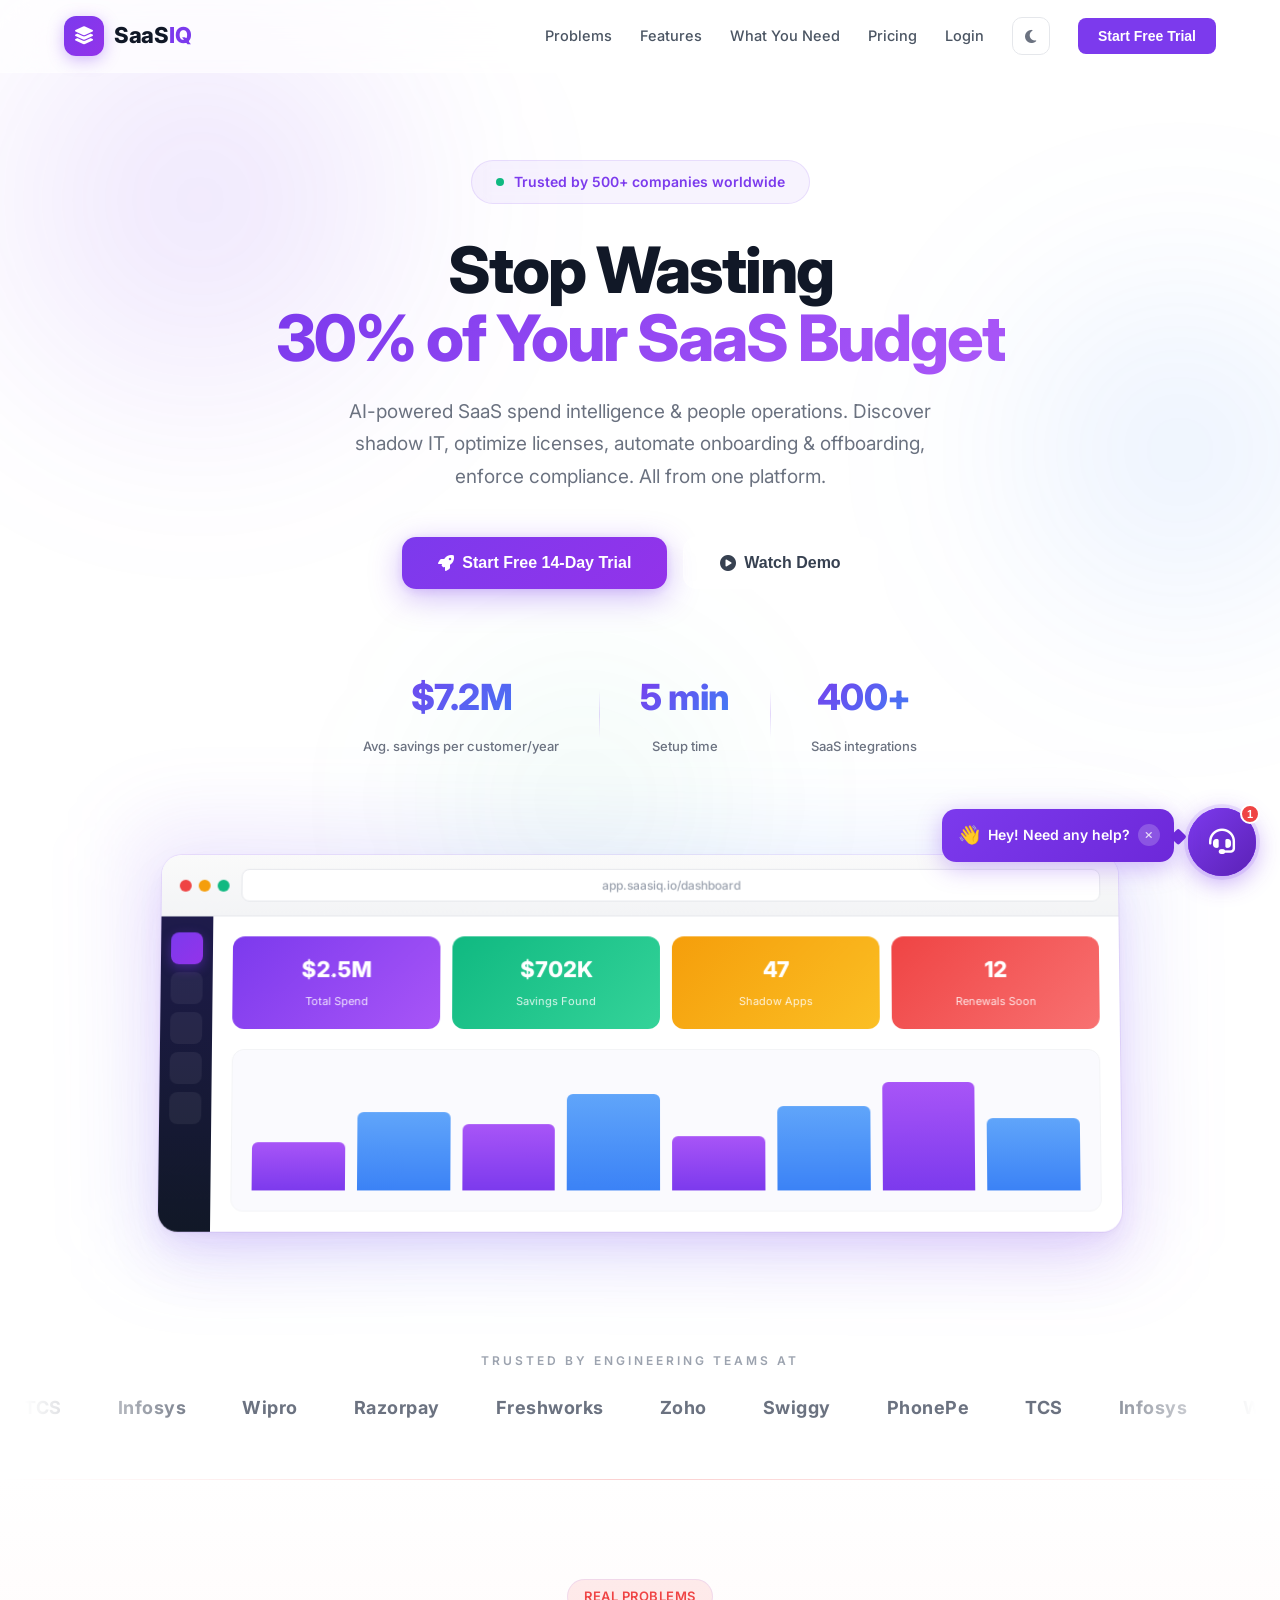
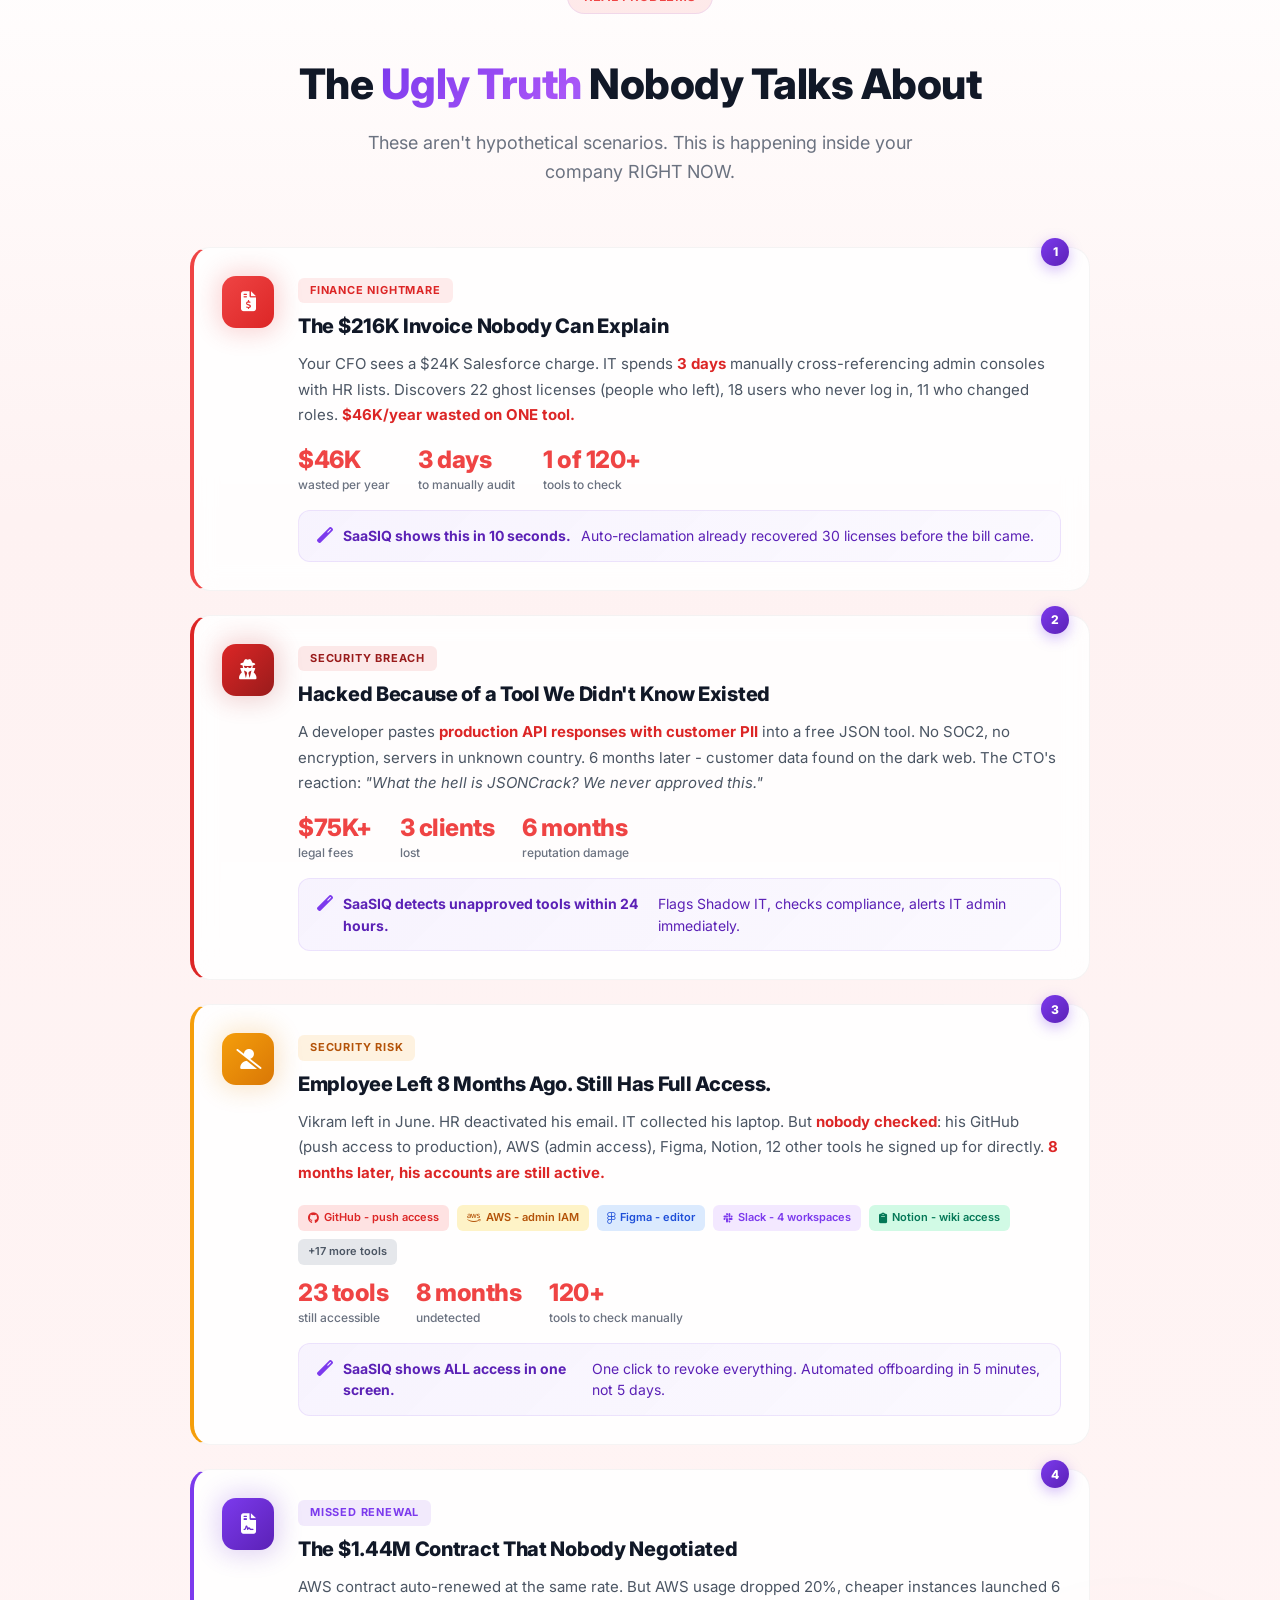
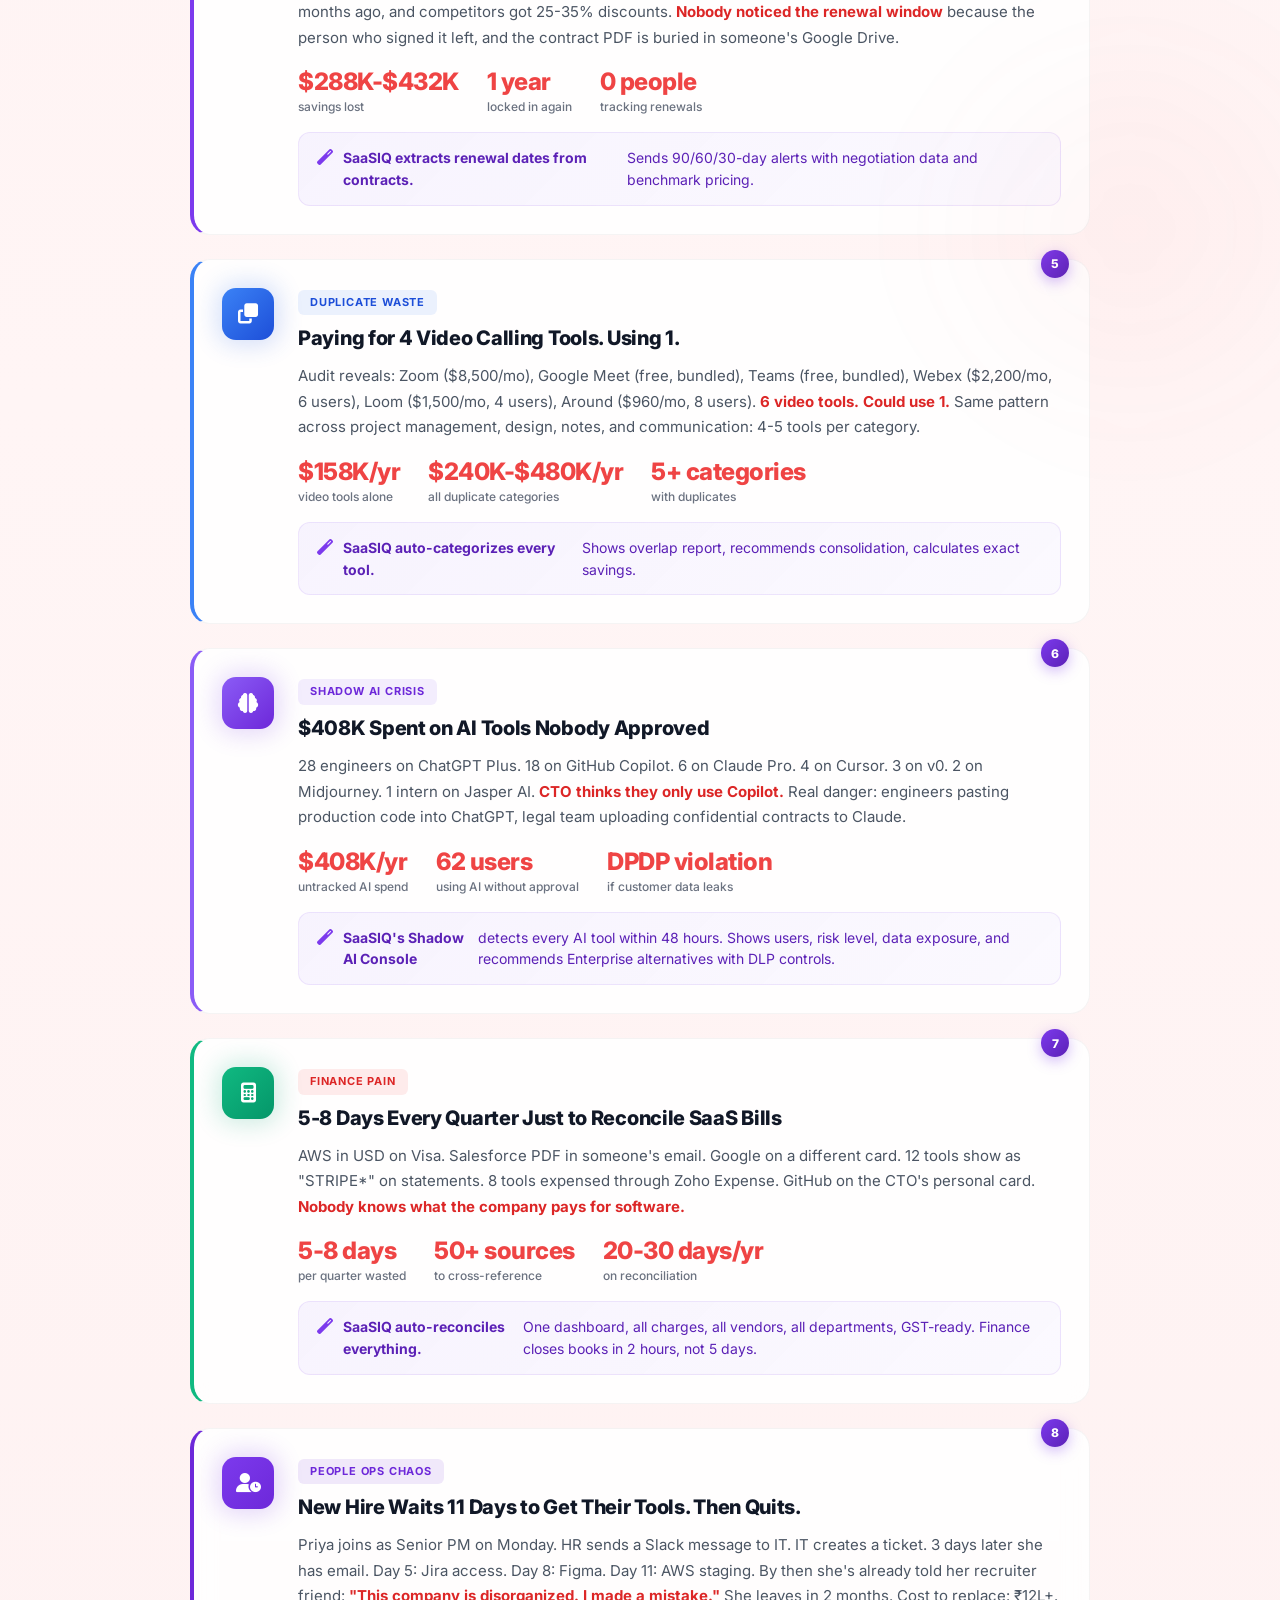
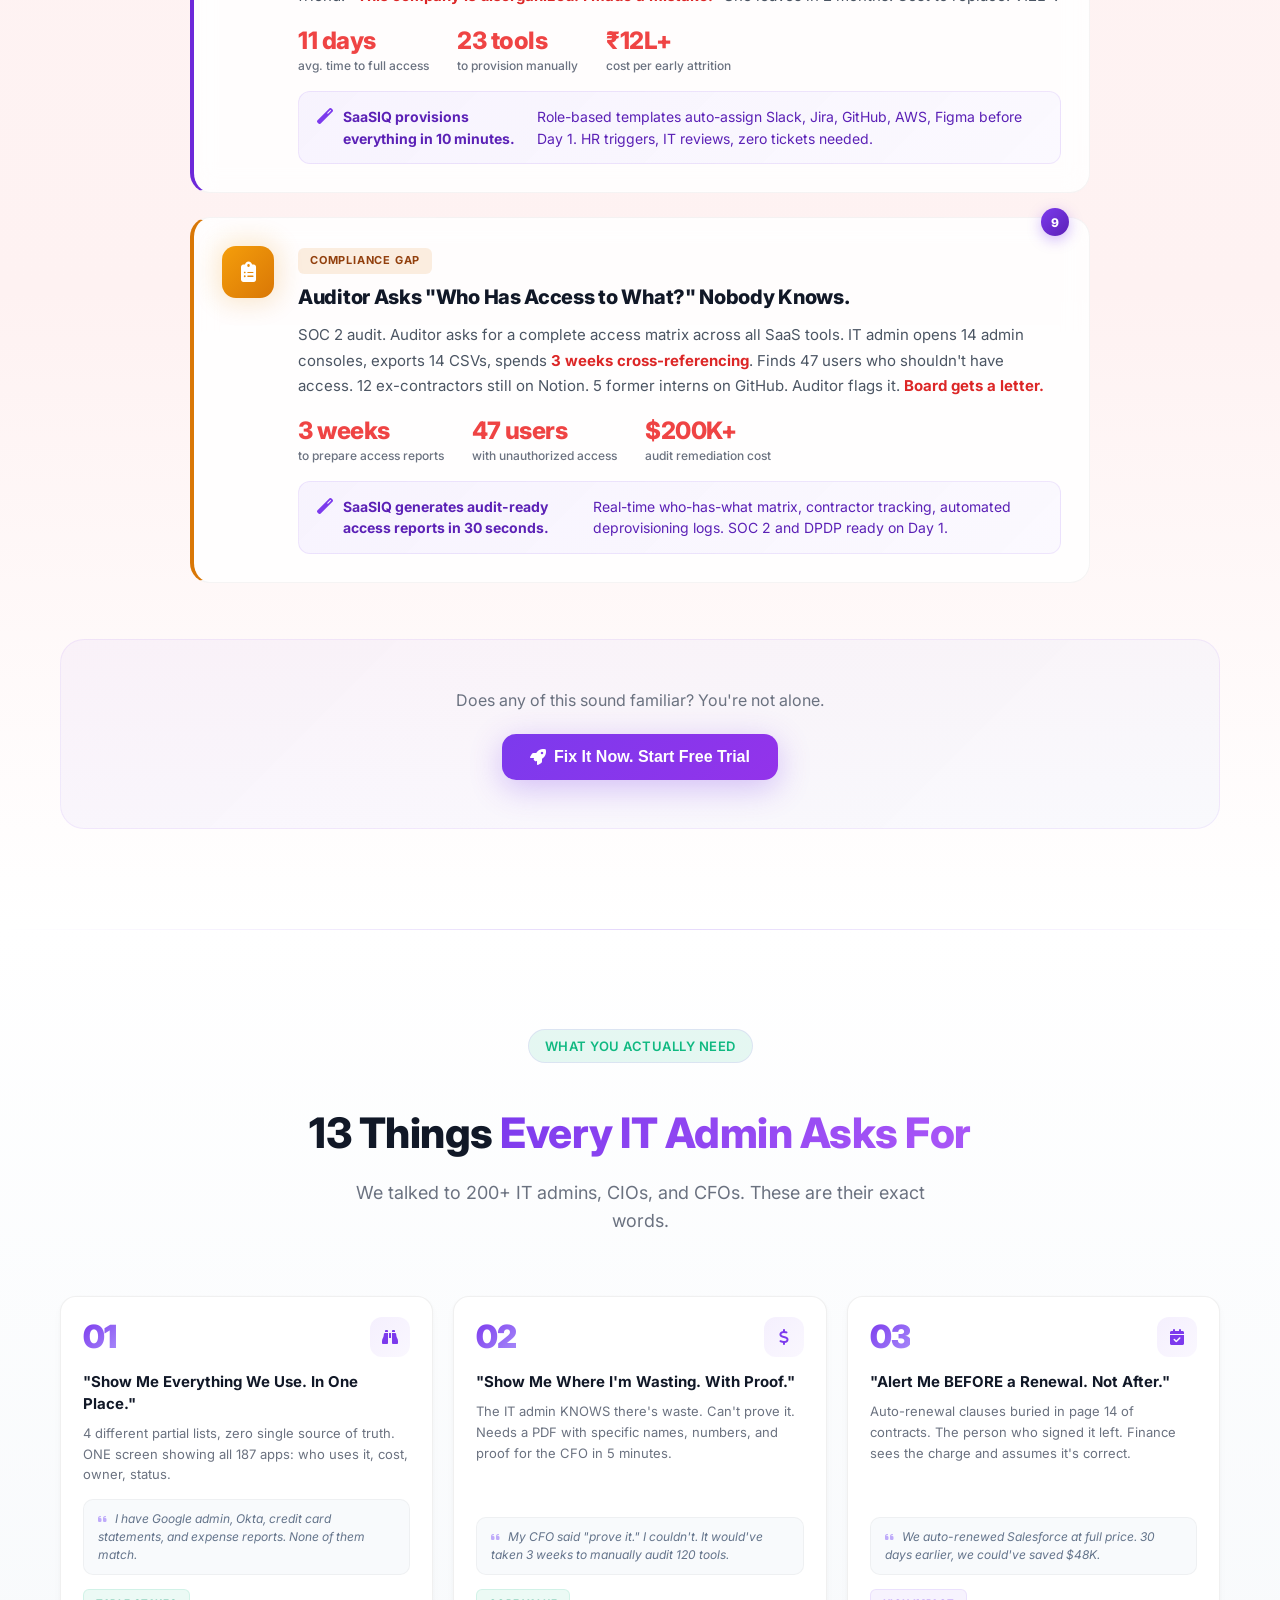
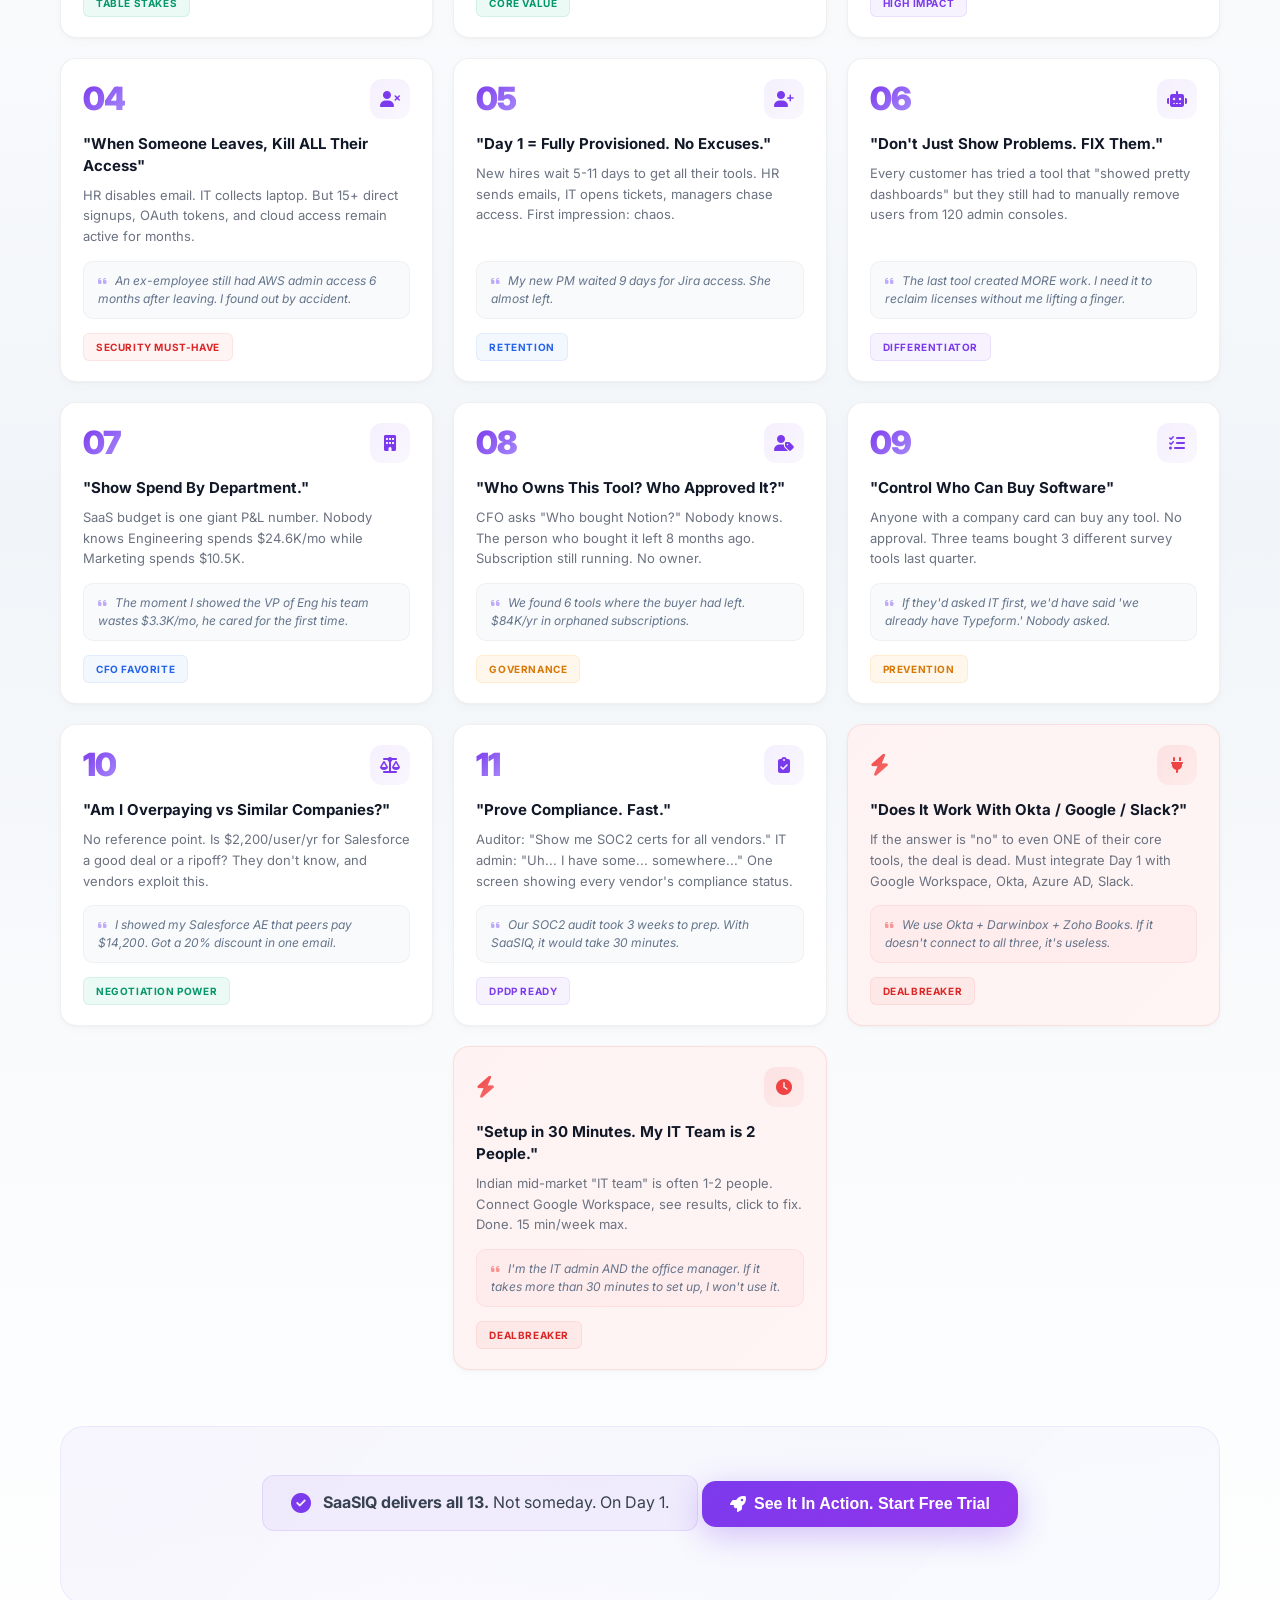
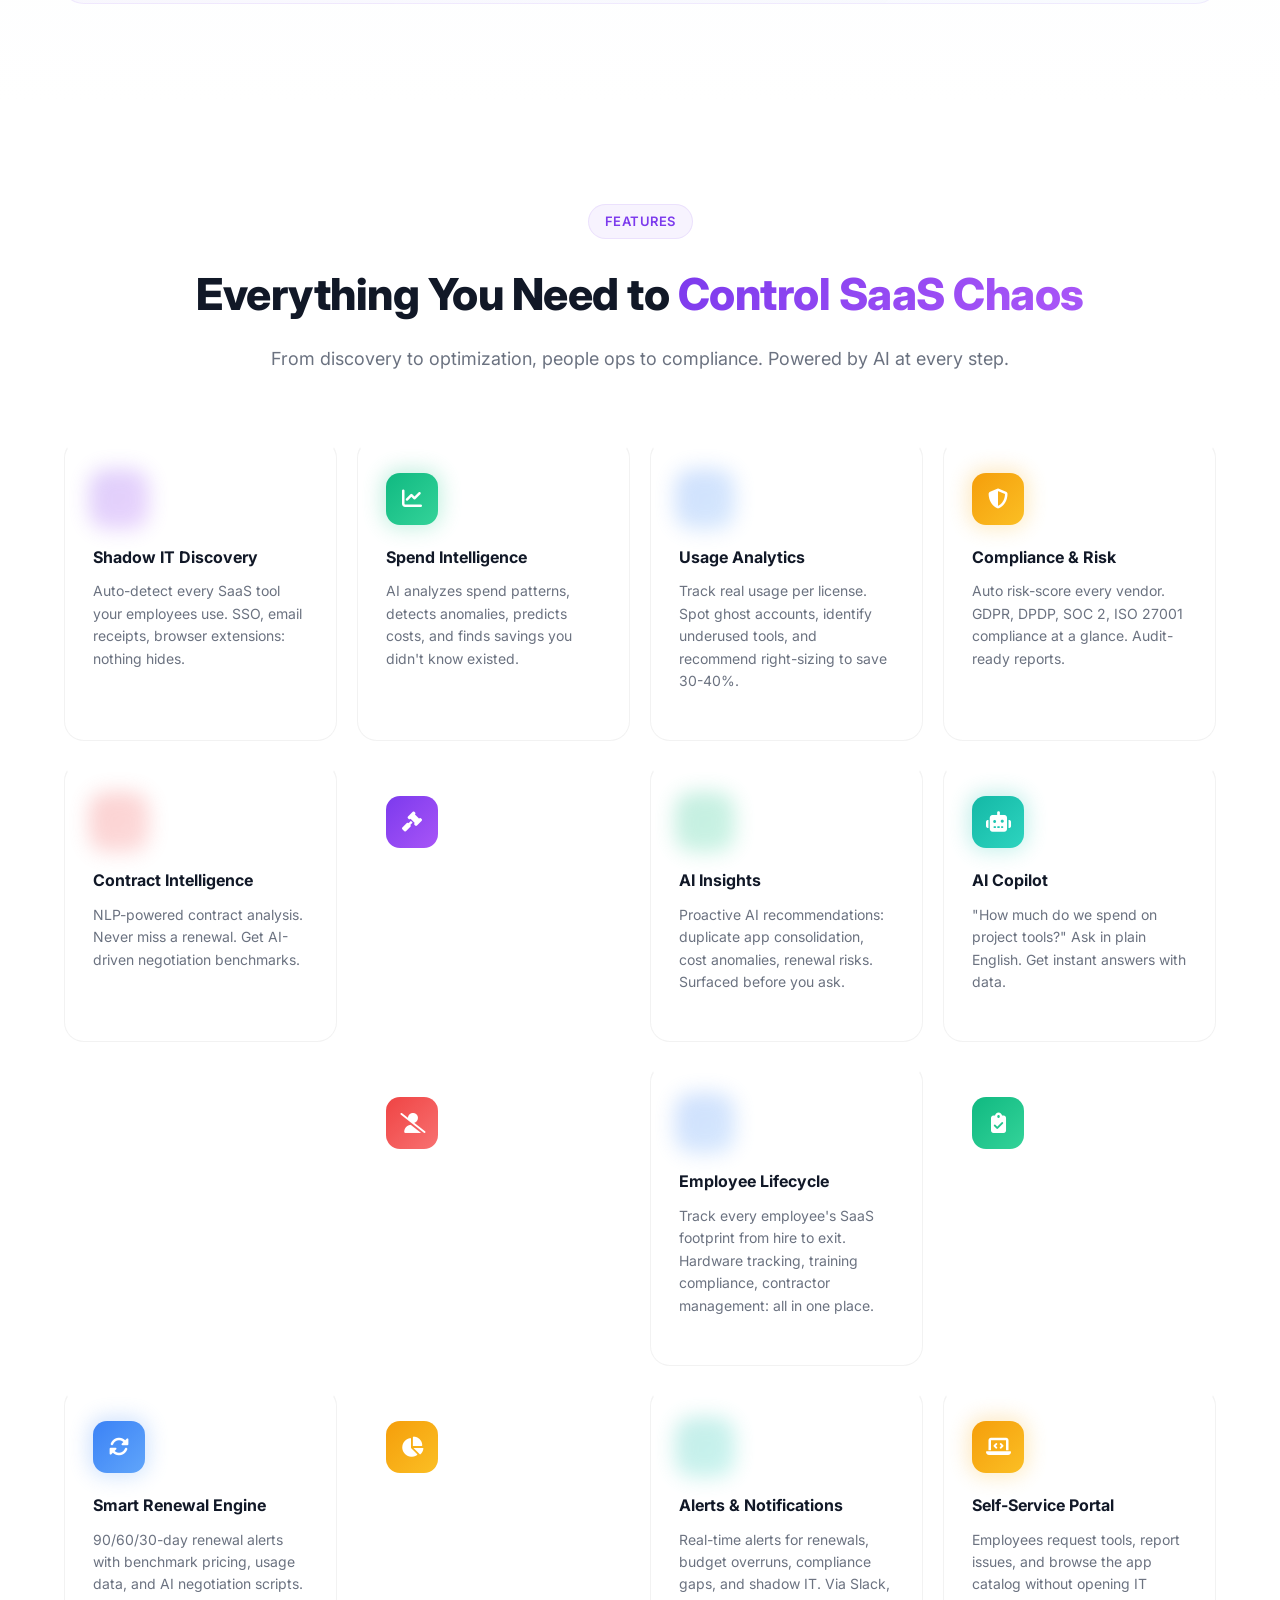
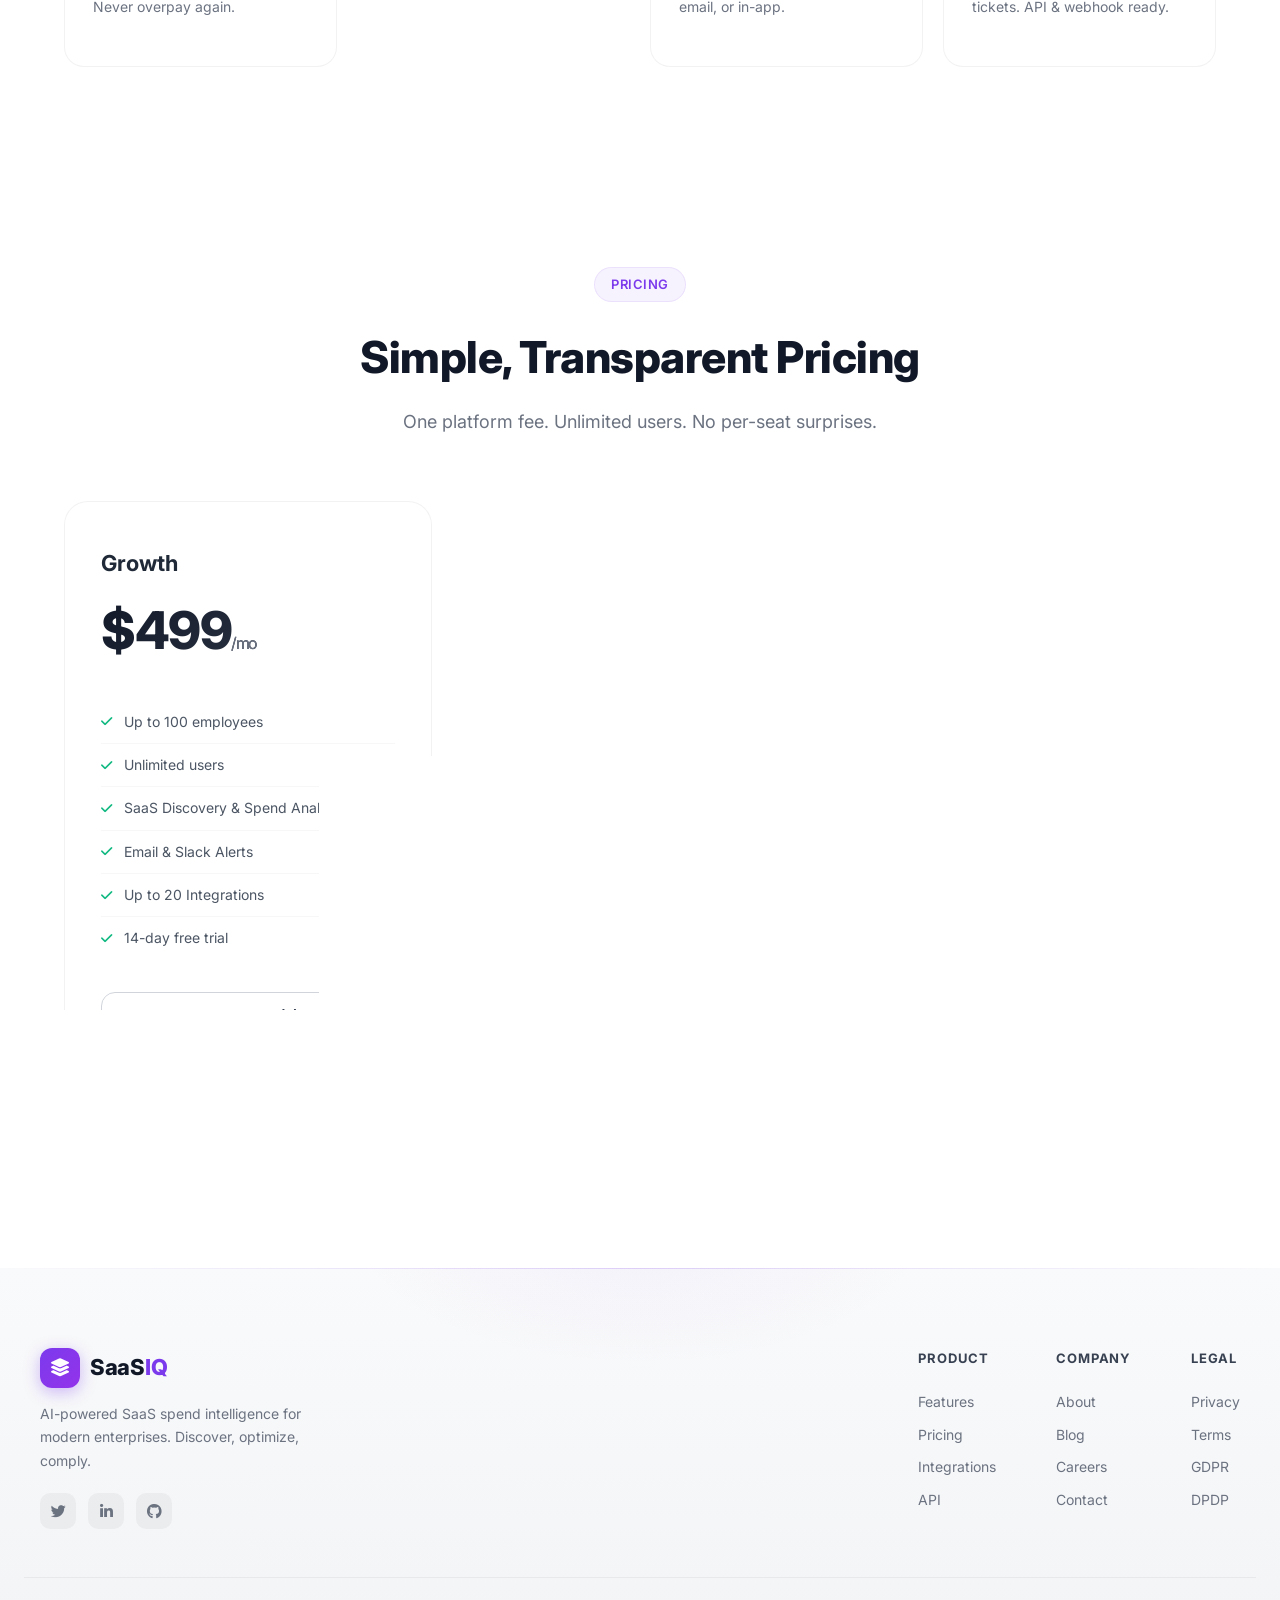
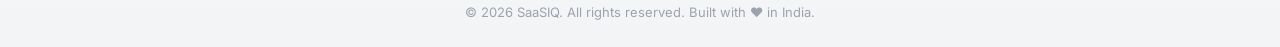
==== index.html @ c7cd60a4 "fix: cinematic Watch Demo video - faster scenes, audio, transitions - First scene starts immediately" ====
<!DOCTYPE html>
<html lang="en">
<head>
    <meta charset="UTF-8">
    <meta name="viewport" content="width=device-width, initial-scale=1.0">
    <title>SaaSIQ - AI-Powered SaaS Spend Intelligence</title>
    <meta name="description" content="SaaSIQ - AI-Powered SaaS Spend Intelligence and Shadow IT Governance Platform. Discover, manage, and optimize your entire SaaS portfolio.">
    <link rel="icon" href="data:image/svg+xml,<svg xmlns='http://www.w3.org/2000/svg' viewBox='0 0 32 32'><rect width='32' height='32' rx='8' fill='%237C3AED'/><text x='16' y='22' font-size='18' font-weight='800' text-anchor='middle' fill='white' font-family='sans-serif'>S</text></svg>" type="image/svg+xml">
    <link rel="stylesheet" href="styles.css?v=25">
    <link href="https://fonts.googleapis.com/css2?family=Inter:wght@300;400;500;600;700;800&display=swap" rel="stylesheet">
    <link href="https://cdnjs.cloudflare.com/ajax/libs/font-awesome/6.4.0/css/all.min.css" rel="stylesheet">
    <style>
    /* Department Usage Analytics */
    .dept-usage-grid {
        display: grid;
        grid-template-columns: repeat(3, 1fr);
        gap: 16px;
        padding: 0 24px 24px;
    }
    .dept-card {
        border: 1px solid #E5E7EB;
        border-radius: 8px;
        padding: 16px;
        background: #fff;
        transition: box-shadow 0.2s, transform 0.2s;
    }
    .dept-card:hover {
        box-shadow: 0 4px 6px rgba(0,0,0,0.07), 0 2px 4px rgba(0,0,0,0.06);
        transform: translateY(-2px);
    }
    .dept-header { display: flex; align-items: center; gap: 12px; margin-bottom: 12px; }
    .dept-icon {
        width: 40px; height: 40px; min-width: 40px; border-radius: 10px;
        display: flex; align-items: center; justify-content: center; font-size: 16px;
    }
    .dept-info strong { display: block; font-size: 14px; }
    .dept-info span { font-size: 12px; color: #6B7280; }
    .dept-util-bar {
        width: 100%; height: 6px; background: #F3F4F6;
        border-radius: 3px; overflow: hidden; margin-bottom: 12px;
    }
    .dept-util-fill { height: 100%; border-radius: 3px; transition: width 1s ease; }
    .dept-stats {
        display: flex; justify-content: space-between; margin-bottom: 12px;
        padding-bottom: 12px; border-bottom: 1px solid #F3F4F6;
    }
    .dept-stats > div { text-align: center; }
    .dept-stats span { display: block; font-size: 10px; color: #6B7280; text-transform: uppercase; letter-spacing: 0.3px; }
    .dept-stats strong { font-size: 14px; }
    .dept-top-apps { display: flex; flex-wrap: wrap; gap: 6px; }
    .dept-app-chip {
        display: inline-flex; align-items: center; gap: 4px;
        padding: 4px 8px; border-radius: 6px; font-size: 11px;
        background: #F9FAFB; border: 1px solid #F3F4F6; font-weight: 500;
    }
    /* Leaderboard */
    .dept-leaderboard { padding: 0 24px 16px; display: flex; flex-direction: column; gap: 14px; }
    .leader-row { display: flex; align-items: center; gap: 12px; }
    .leader-rank {
        width: 28px; height: 28px; min-width: 28px; border-radius: 50%;
        display: flex; align-items: center; justify-content: center;
        font-size: 12px; font-weight: 700; color: #fff;
    }
    .leader-info { min-width: 120px; }
    .leader-info strong { display: block; font-size: 13px; }
    .leader-info span { font-size: 11px; color: #6B7280; }
    .leader-bar { flex: 1; height: 8px; background: #F3F4F6; border-radius: 4px; overflow: hidden; }
    .leader-fill { height: 100%; border-radius: 4px; transition: width 1s ease; }
    /* Days-Left Circle Indicators */
    .days-circle {
        width: 62px; height: 62px; min-width: 62px; border-radius: 50%;
        display: flex; flex-direction: column; align-items: center; justify-content: center;
        font-weight: 700; line-height: 1;
        box-shadow: 0 2px 8px rgba(0,0,0,0.08);
    }
    .days-circle .days-num { font-size: 18px; font-weight: 800; }
    .days-circle .days-label { font-size: 8px; font-weight: 500; text-transform: uppercase; letter-spacing: 0.3px; margin-top: 1px; opacity: 0.85; }
    .days-circle.critical { background: linear-gradient(135deg, #EF4444, #DC2626); color: #fff; box-shadow: 0 3px 12px rgba(239,68,68,0.35); animation: pulse-critical 2s infinite; }
    .days-circle.urgent { background: linear-gradient(135deg, #F97316, #EA580C); color: #fff; box-shadow: 0 3px 12px rgba(249,115,22,0.30); }
    .days-circle.warning { background: linear-gradient(135deg, #FBBF24, #F59E0B); color: #78350F; box-shadow: 0 3px 12px rgba(245,158,11,0.25); }
    .days-circle.safe { background: linear-gradient(135deg, #34D399, #10B981); color: #fff; box-shadow: 0 3px 12px rgba(16,185,129,0.25); }
    @keyframes pulse-critical { 0%, 100% { box-shadow: 0 3px 12px rgba(239,68,68,0.35); } 50% { box-shadow: 0 3px 20px rgba(239,68,68,0.55); } }
    /* Renewal filter */
    .renewal-filter-bar { display: flex; align-items: center; gap: 12px; padding: 16px 28px; background: #F9FAFB; border-radius: 8px; margin: 0 24px 20px; }
    .renewal-filter-label { font-size: 13px; font-weight: 600; color: #6B7280; }
    /* Dark mode inline overrides */
    body.theme-dark .dept-card { background: #1A1D2E !important; border-color: #2D3148 !important; color: #E5E7EB !important; }
    body.theme-dark .dept-app-chip { background: #252A3A !important; border-color: #374151 !important; color: #D1D5DB !important; }
    body.theme-dark .dept-info span { color: #9CA3AF; }
    body.theme-dark .dept-stats span { color: #9CA3AF; }
    body.theme-dark .dept-util-bar { background: #252A3A; }
    body.theme-dark .renewal-filter-bar { background: #1A1D2E; border: 1px solid #2D3148; }
    body.theme-dark .renewal-filter-label { color: #9CA3AF; }
    /* Responsive */
    @media (max-width: 1100px) { .dept-usage-grid { grid-template-columns: repeat(2, 1fr); } }
    @media (max-width: 700px) { .dept-usage-grid { grid-template-columns: 1fr; } }

    /* ===== NESTED DRILL-DOWN UX ===== */
    .drill-overlay {
        position: fixed; inset: 0; z-index: 10000;
        background: rgba(0,0,0,0.45); backdrop-filter: blur(4px);
        display: none; animation: fadeIn 0.2s ease;
    }
    .drill-overlay.open { display: flex; justify-content: flex-end; }
    .drill-panel {
        width: min(820px, 92vw); height: 100vh; background: #fff;
        box-shadow: -8px 0 40px rgba(0,0,0,0.15);
        overflow-y: auto; display: flex; flex-direction: column;
        animation: slideInRight 0.3s cubic-bezier(0.16, 1, 0.3, 1);
    }
    @keyframes slideInRight { from { transform: translateX(100%); } to { transform: translateX(0); } }
    @keyframes fadeIn { from { opacity: 0; } to { opacity: 1; } }

    /* Breadcrumb */
    .drill-breadcrumb {
        display: flex; align-items: center; gap: 6px; padding: 16px 24px 0;
        font-size: 13px; color: var(--gray-500); flex-wrap: wrap;
    }
    .drill-breadcrumb a {
        color: var(--primary); font-weight: 500; cursor: pointer; text-decoration: none;
        transition: color 0.15s;
    }
    .drill-breadcrumb a:hover { color: var(--primary-dark); text-decoration: underline; }
    .drill-breadcrumb .sep { color: var(--gray-300); font-size: 11px; }
    .drill-breadcrumb .current { color: var(--gray-800); font-weight: 600; }

    /* Drill header */
    .drill-header {
        display: flex; align-items: flex-start; justify-content: space-between;
        padding: 16px 24px 20px; border-bottom: 1px solid var(--gray-100);
    }
    .drill-header-left { display: flex; align-items: center; gap: 14px; }
    .drill-header-icon {
        width: 48px; height: 48px; border-radius: 14px;
        display: flex; align-items: center; justify-content: center;
        font-size: 20px; flex-shrink: 0;
    }
    .drill-header h2 { font-size: 22px; font-weight: 800; color: var(--gray-900); margin: 0; }
    .drill-header .drill-subtitle { font-size: 13px; color: var(--gray-500); margin-top: 2px; }
    .drill-close {
        width: 36px; height: 36px; border-radius: 10px; border: none;
        background: var(--gray-100); color: var(--gray-600); cursor: pointer;
        display: flex; align-items: center; justify-content: center;
        font-size: 16px; transition: all 0.15s; flex-shrink: 0;
    }
    .drill-close:hover { background: var(--gray-200); color: var(--gray-800); }

    /* Drill KPI strip */
    .drill-kpi-strip {
        display: grid; grid-template-columns: repeat(4, 1fr); gap: 12px;
        padding: 20px 24px; background: var(--gray-50);
        border-bottom: 1px solid var(--gray-100);
    }
    .drill-kpi {
        text-align: center; padding: 12px 8px;
        background: #fff; border-radius: 10px; border: 1px solid var(--gray-200);
    }
    .drill-kpi .kpi-val { font-size: 20px; font-weight: 800; display: block; color: var(--gray-900); }
    .drill-kpi .kpi-label { font-size: 10px; color: var(--gray-500); text-transform: uppercase; letter-spacing: 0.5px; font-weight: 600; display: block; margin-top: 2px; }

    /* Team cards grid */
    .drill-team-grid {
        display: grid; grid-template-columns: repeat(2, 1fr); gap: 14px;
        padding: 20px 24px;
    }
    @media (max-width: 700px) { .drill-team-grid { grid-template-columns: 1fr; } }

    .drill-team-card {
        border: 1.5px solid var(--gray-200); border-radius: 12px;
        padding: 18px; background: #fff; cursor: pointer;
        transition: all 0.2s; position: relative;
    }
    .drill-team-card:hover {
        border-color: var(--primary-light); box-shadow: 0 4px 16px rgba(124,58,237,0.1);
        transform: translateY(-2px);
    }
    .drill-team-card .team-head { display: flex; align-items: center; gap: 12px; margin-bottom: 12px; }
    .drill-team-card .team-icon {
        width: 36px; height: 36px; border-radius: 10px;
        display: flex; align-items: center; justify-content: center;
        font-size: 14px; flex-shrink: 0;
    }
    .drill-team-card .team-name { font-size: 15px; font-weight: 700; color: var(--gray-900); }
    .drill-team-card .team-meta { font-size: 12px; color: var(--gray-500); }
    .drill-team-card .team-bar { width: 100%; height: 5px; background: var(--gray-100); border-radius: 3px; margin-bottom: 10px; overflow: hidden; }
    .drill-team-card .team-bar-fill { height: 100%; border-radius: 3px; transition: width 0.8s ease; }
    .drill-team-card .team-stats { display: flex; justify-content: space-between; font-size: 12px; }
    .drill-team-card .team-stats span { color: var(--gray-500); }
    .drill-team-card .team-stats strong { color: var(--gray-800); }
    .drill-team-card .drill-arrow {
        position: absolute; right: 16px; top: 50%; transform: translateY(-50%);
        color: var(--gray-300); font-size: 14px; transition: all 0.2s;
    }
    .drill-team-card:hover .drill-arrow { color: var(--primary); transform: translateY(-50%) translateX(3px); }

    /* Member table inside team drill */
    .drill-member-section { padding: 0 24px 24px; }
    .drill-member-section h4 { font-size: 14px; font-weight: 700; color: var(--gray-800); margin-bottom: 12px; display: flex; align-items: center; gap: 8px; }
    .drill-member-table { width: 100%; border-collapse: separate; border-spacing: 0; font-size: 13px; }
    .drill-member-table thead th {
        text-align: left; padding: 10px 14px; font-size: 11px; font-weight: 600;
        text-transform: uppercase; letter-spacing: 0.3px; color: var(--gray-500);
        background: var(--gray-50); border-bottom: 1px solid var(--gray-200);
    }
    .drill-member-table thead th:first-child { border-radius: 8px 0 0 0; }
    .drill-member-table thead th:last-child { border-radius: 0 8px 0 0; }
    .drill-member-table tbody td {
        padding: 12px 14px; border-bottom: 1px solid var(--gray-100);
        color: var(--gray-700); vertical-align: middle;
    }
    .drill-member-table tbody tr:hover { background: rgba(124,58,237,0.03); }
    .member-avatar {
        width: 30px; height: 30px; border-radius: 50%; display: inline-flex;
        align-items: center; justify-content: center; font-size: 11px;
        font-weight: 700; color: #fff; margin-right: 8px; vertical-align: middle;
    }
    .member-status {
        display: inline-flex; align-items: center; gap: 4px; padding: 3px 10px;
        border-radius: 6px; font-size: 11px; font-weight: 600;
    }
    .member-status.active { background: #D1FAE5; color: #047857; }
    .member-status.idle { background: #FEF3C7; color: #B45309; }
    .member-status.inactive { background: #FEE2E2; color: #DC2626; }

    /* AI insight box in drill */
    .drill-ai-insight {
        margin: 0 24px 20px; padding: 14px 16px; border-radius: 10px;
        background: linear-gradient(135deg, rgba(124,58,237,0.05), rgba(59,130,246,0.05));
        border: 1px solid rgba(124,58,237,0.12);
        display: flex; align-items: flex-start; gap: 10px;
    }
    .drill-ai-insight i { color: var(--primary); margin-top: 2px; }
    .drill-ai-insight span { font-size: 12px; color: var(--gray-600); line-height: 1.5; }

    /* Clickable dept card indicator */
    .dept-card[onclick], .dept-grid [onclick] {
        cursor: pointer;
        position: relative;
    }
    .dept-card[onclick]::after {
        content: '\f054';
        font-family: 'Font Awesome 6 Free';
        font-weight: 900;
        position: absolute;
        top: 16px; right: 16px;
        font-size: 11px;
        color: var(--gray-300);
        transition: all 0.2s;
    }
    .dept-card[onclick]:hover::after {
        color: var(--primary);
        transform: translateX(2px);
    }

    /* Cost drill-down specific */
    .drill-cost-grid {
        display: grid; grid-template-columns: repeat(2, 1fr); gap: 14px;
        padding: 20px 24px;
    }
    @media (max-width: 700px) { .drill-cost-grid { grid-template-columns: 1fr; } }
    .drill-cost-card {
        border: 1.5px solid var(--gray-200); border-radius: 12px;
        padding: 18px; background: #fff; cursor: pointer;
        transition: all 0.2s; position: relative;
    }
    .drill-cost-card:hover {
        border-color: var(--primary-light); box-shadow: 0 4px 16px rgba(124,58,237,0.1);
        transform: translateY(-2px);
    }
    .drill-cost-card .cost-team-name { font-size: 15px; font-weight: 700; color: var(--gray-900); margin-bottom: 4px; }
    .drill-cost-card .cost-team-meta { font-size: 12px; color: var(--gray-500); margin-bottom: 12px; }
    .drill-cost-card .cost-amount { font-size: 24px; font-weight: 800; color: var(--gray-900); }
    .drill-cost-card .cost-waste { font-size: 12px; color: var(--red); font-weight: 600; margin-top: 4px; }

    /* App usage list in team view */
    .drill-app-list { padding: 0 24px 24px; display: flex; flex-direction: column; gap: 8px; }
    .drill-app-row {
        display: flex; align-items: center; gap: 12px; padding: 10px 14px;
        background: var(--gray-50); border-radius: 10px;
    }
    .drill-app-row .app-icon { width: 32px; height: 32px; border-radius: 8px; font-size: 11px; }
    .drill-app-row .app-details { flex: 1; }
    .drill-app-row .app-name { font-size: 13px; font-weight: 600; color: var(--gray-800); }
    .drill-app-row .app-usage { font-size: 11px; color: var(--gray-500); }
    .drill-app-row .app-cost { font-size: 14px; font-weight: 700; color: var(--gray-800); }

    /* Dark mode overrides for drill */
    body.theme-dark .drill-panel { background: #13152A; color: #E5E7EB; }
    body.theme-dark .drill-header h2 { color: #E5E7EB; }
    body.theme-dark .drill-header .drill-subtitle { color: #9CA3AF; }
    body.theme-dark .drill-close { background: #252A3A; color: #9CA3AF; }
    body.theme-dark .drill-close:hover { background: #374151; color: #E5E7EB; }
    body.theme-dark .drill-kpi-strip { background: #1A1D2E; border-color: #2D3148; }
    body.theme-dark .drill-kpi { background: #252A3A; border-color: #374151; }
    body.theme-dark .drill-kpi .kpi-val { color: #E5E7EB; }
    body.theme-dark .drill-kpi .kpi-label { color: #9CA3AF; }
    body.theme-dark .drill-team-card { background: #1A1D2E; border-color: #2D3148; color: #E5E7EB; }
    body.theme-dark .drill-team-card:hover { border-color: var(--primary-light); }
    body.theme-dark .drill-team-card .team-name { color: #E5E7EB; }
    body.theme-dark .drill-member-table thead th { background: #1A1D2E; color: #9CA3AF; border-color: #2D3148; }
    body.theme-dark .drill-member-table tbody td { border-color: #2D3148; color: #D1D5DB; }
    body.theme-dark .drill-cost-card { background: #1A1D2E; border-color: #2D3148; }
    body.theme-dark .drill-cost-card .cost-team-name { color: #E5E7EB; }
    body.theme-dark .drill-cost-card .cost-amount { color: #E5E7EB; }
    body.theme-dark .drill-breadcrumb .current { color: #E5E7EB; }
    body.theme-dark .drill-app-row { background: #252A3A; }
    body.theme-dark .drill-app-row .app-name { color: #E5E7EB; }
    body.theme-dark .drill-app-row .app-cost { color: #E5E7EB; }

    /* ===== ORG EXPLORER TREE (3 levels: Org → Team → Person) ===== */
    .org-tree { user-select: none; }

    /* ---- Org-level node (root card) ---- */
    .org-node {
        border: 1.5px solid var(--gray-200); border-radius: 16px;
        background: #fff; margin-bottom: 20px; overflow: hidden;
        transition: box-shadow 0.2s;
    }
    .org-node:hover { box-shadow: 0 4px 20px rgba(0,0,0,0.06); }
    .org-node-header {
        display: flex; align-items: center; gap: 14px; padding: 20px 24px;
        cursor: pointer; transition: background 0.15s;
    }
    .org-node-header:hover { background: var(--gray-50); }
    .org-toggle {
        width: 30px; height: 30px; border-radius: 8px; border: none;
        background: var(--gray-100); color: var(--gray-600);
        display: flex; align-items: center; justify-content: center;
        font-size: 12px; cursor: pointer; transition: all 0.25s; flex-shrink: 0;
    }
    .org-toggle.open { background: var(--primary-bg); color: var(--primary); transform: rotate(90deg); }
    .org-node-icon {
        width: 48px; height: 48px; border-radius: 14px;
        display: flex; align-items: center; justify-content: center;
        font-size: 20px; flex-shrink: 0;
    }
    .org-node-info { flex: 1; min-width: 0; }
    .org-node-name { font-size: 20px; font-weight: 800; color: var(--gray-900); }
    .org-node-meta { font-size: 12px; color: var(--gray-500); margin-top: 2px; }
    .org-node-kpis { display: flex; gap: 4px; flex-shrink: 0; flex-wrap: wrap; }
    .org-node-kpi {
        text-align: center; padding: 6px 14px; border-radius: 10px;
        background: var(--gray-50); border: 1px solid var(--gray-100);
        min-width: 72px;
    }
    .org-node-kpi .kv { font-size: 15px; font-weight: 800; display: block; }
    .org-node-kpi .kl { font-size: 9px; color: var(--gray-500); text-transform: uppercase; letter-spacing: 0.4px; font-weight: 600; }
    .org-node-kpi.expense { background: linear-gradient(135deg,rgba(124,58,237,0.06),rgba(59,130,246,0.06)); border-color: rgba(124,58,237,0.12); }
    .org-node-kpi.waste { background: rgba(239,68,68,0.05); border-color: rgba(239,68,68,0.12); }
    .org-expense-bar {
        display: flex; gap: 8px; padding: 10px 24px 14px; flex-wrap: wrap;
        border-top: 1px dashed var(--gray-100);
    }
    .org-expense-pill {
        display: inline-flex; align-items: center; gap: 6px; padding: 5px 14px;
        border-radius: 8px; font-size: 12px; font-weight: 600;
    }
    .org-expense-pill i { font-size: 10px; }
    .org-expense-pill.spend { background: #EDE9FE; color: #6D28D9; }
    .org-expense-pill.waste { background: #FEE2E2; color: #DC2626; }
    .org-expense-pill.savings { background: #D1FAE5; color: #047857; }
    .org-expense-pill.apps { background: #DBEAFE; color: #1D4ED8; }
    .org-expense-pill.licenses { background: #FEF3C7; color: #B45309; }
    .org-children { display: none; padding: 0 12px 16px 32px; }
    .org-children.open { display: block; }

    /* ---- Team-level node (direct child of org) ---- */
    .team-node {
        border: 1.5px solid var(--gray-200); border-radius: 12px;
        background: #fff; margin: 10px 0; overflow: hidden;
        border-left: 4px solid var(--gray-300);
        transition: all 0.2s; position: relative;
    }
    .team-node:hover { border-left-color: var(--primary); box-shadow: 0 2px 12px rgba(0,0,0,0.04); }
    .team-node::before {
        content: ''; position: absolute; left: -16px; top: 0; bottom: 0;
        width: 2px; background: var(--gray-200);
    }
    .team-node-header {
        display: flex; align-items: center; gap: 12px; padding: 14px 18px;
        cursor: pointer; transition: background 0.15s;
    }
    .team-node-header:hover { background: var(--gray-50); }
    .team-node-icon {
        width: 36px; height: 36px; border-radius: 10px;
        display: flex; align-items: center; justify-content: center;
        font-size: 14px; flex-shrink: 0;
    }
    .team-node-info { flex: 1; min-width: 0; }
    .team-node-name { font-size: 15px; font-weight: 700; color: var(--gray-900); }
    .team-node-meta { font-size: 11px; color: var(--gray-500); margin-top: 1px; }
    .team-node-kpis { display: flex; gap: 4px; margin-left: auto; flex-shrink: 0; flex-wrap: wrap; }
    .team-node-kpi {
        text-align: center; padding: 4px 12px; border-radius: 8px;
        background: var(--gray-50); border: 1px solid var(--gray-100);
        min-width: 60px;
    }
    .team-node-kpi .kv { font-size: 13px; font-weight: 700; display: block; }
    .team-node-kpi .kl { font-size: 8px; color: var(--gray-500); text-transform: uppercase; letter-spacing: 0.3px; font-weight: 600; }
    .team-node-kpi.expense { background: linear-gradient(135deg,rgba(124,58,237,0.05),rgba(59,130,246,0.05)); border-color: rgba(124,58,237,0.1); }
    .team-node-kpi.waste { background: rgba(239,68,68,0.04); border-color: rgba(239,68,68,0.1); }
    .team-expense-bar {
        display: flex; gap: 6px; padding: 8px 18px 10px; flex-wrap: wrap;
        border-top: 1px dashed var(--gray-100);
    }
    .team-expense-pill {
        display: inline-flex; align-items: center; gap: 5px; padding: 4px 11px;
        border-radius: 7px; font-size: 11px; font-weight: 600;
    }
    .team-expense-pill i { font-size: 9px; }
    .team-expense-pill.spend { background: #EDE9FE; color: #6D28D9; }
    .team-expense-pill.waste { background: #FEE2E2; color: #DC2626; }
    .team-expense-pill.savings { background: #D1FAE5; color: #047857; }
    .team-expense-pill.apps { background: #DBEAFE; color: #1D4ED8; }
    .team-children { display: none; padding: 4px 8px 12px 20px; }
    .team-children.open { display: block; }

    /* ---- AI tip inside team ---- */
    .team-ai-tip {
        margin: 6px 8px 10px 8px; padding: 10px 14px; border-radius: 10px;
        background: linear-gradient(135deg, rgba(124,58,237,0.04), rgba(59,130,246,0.04));
        border: 1px solid rgba(124,58,237,0.1);
        display: flex; align-items: flex-start; gap: 8px;
        font-size: 12px; color: var(--gray-600); line-height: 1.5;
    }
    .team-ai-tip i { color: var(--primary); margin-top: 1px; flex-shrink: 0; }

    /* ---- Person row (leaf) ---- */
    .person-row {
        display: flex; align-items: center; gap: 12px; padding: 10px 14px;
        border-radius: 10px; margin: 4px 0; transition: all 0.15s;
        border: 1px solid transparent;
    }
    .person-row:hover { background: rgba(124,58,237,0.04); border-color: rgba(124,58,237,0.08); }
    .person-avatar {
        width: 36px; height: 36px; border-radius: 50%; display: flex;
        align-items: center; justify-content: center; font-size: 12px;
        font-weight: 700; color: #fff; flex-shrink: 0;
    }
    .person-info { flex: 1; min-width: 0; }
    .person-name { font-size: 13px; font-weight: 600; color: var(--gray-800); }
    .person-role { font-size: 11px; color: var(--gray-500); }
    .person-stats { display: flex; gap: 12px; flex-shrink: 0; align-items: center; }
    .person-stat { text-align: center; min-width: 54px; }
    .person-stat .pv { font-size: 13px; font-weight: 700; display: block; color: var(--gray-800); }
    .person-stat .pl { font-size: 8px; color: var(--gray-500); text-transform: uppercase; letter-spacing: 0.3px; font-weight: 500; }
    .person-stat.expense-stat .pv { color: #6D28D9; font-weight: 800; }
    .person-status-dot {
        display: inline-flex; align-items: center; gap: 4px; padding: 3px 10px;
        border-radius: 6px; font-size: 10px; font-weight: 600;
    }
    .person-status-dot.active { background: #D1FAE5; color: #047857; }
    .person-status-dot.idle { background: #FEF3C7; color: #B45309; }
    .person-status-dot.inactive { background: #FEE2E2; color: #DC2626; }

    /* ---- Responsive ---- */
    @media (max-width: 900px) {
        .org-node-kpis { display: none; }
        .team-node-kpis { display: none; }
        .person-stats { display: none; }
        .org-expense-bar, .team-expense-bar { flex-direction: column; }
    }
    @media (max-width: 600px) {
        .org-children { padding-left: 12px; }
        .team-children { padding-left: 8px; }
        .org-node-header { padding: 14px 16px; }
        .team-node-header { padding: 10px 12px; }
    }

    /* ---- Dark mode ---- */
    body.theme-dark .org-node { background: #1A1D2E; border-color: #2D3148; }
    body.theme-dark .org-node-header:hover { background: #252A3A; }
    body.theme-dark .org-node-name { color: #E5E7EB; }
    body.theme-dark .org-node-kpi { background: #252A3A; border-color: #374151; }
    body.theme-dark .org-node-kpi.expense { background: rgba(124,58,237,0.12); border-color: rgba(124,58,237,0.2); }
    body.theme-dark .org-node-kpi.waste { background: rgba(239,68,68,0.1); border-color: rgba(239,68,68,0.18); }
    body.theme-dark .org-expense-bar { border-top-color: #2D3148; }
    body.theme-dark .org-expense-pill.spend { background: rgba(124,58,237,0.18); color: #A78BFA; }
    body.theme-dark .org-expense-pill.waste { background: rgba(239,68,68,0.15); color: #FCA5A5; }
    body.theme-dark .org-expense-pill.savings { background: rgba(16,185,129,0.15); color: #6EE7B7; }
    body.theme-dark .org-expense-pill.apps { background: rgba(59,130,246,0.15); color: #93C5FD; }
    body.theme-dark .org-expense-pill.licenses { background: rgba(245,158,11,0.15); color: #FCD34D; }
    body.theme-dark .org-toggle { background: #252A3A; color: #9CA3AF; }
    body.theme-dark .org-toggle.open { background: rgba(124,58,237,0.15); color: var(--primary-light); }
    body.theme-dark .team-node { background: #1E2235; border-color: #2D3148; border-left-color: #374151; }
    body.theme-dark .team-node:hover { background: #252A3A; border-left-color: var(--primary); }
    body.theme-dark .team-node::before { background: #374151; }
    body.theme-dark .team-node-name { color: #E5E7EB; }
    body.theme-dark .team-node-kpi { background: #252A3A; border-color: #374151; }
    body.theme-dark .team-node-kpi.expense { background: rgba(124,58,237,0.1); border-color: rgba(124,58,237,0.18); }
    body.theme-dark .team-node-kpi.waste { background: rgba(239,68,68,0.08); border-color: rgba(239,68,68,0.15); }
    body.theme-dark .team-expense-bar { border-top-color: #2D3148; }
    body.theme-dark .team-expense-pill.spend { background: rgba(124,58,237,0.15); color: #A78BFA; }
    body.theme-dark .team-expense-pill.waste { background: rgba(239,68,68,0.12); color: #FCA5A5; }
    body.theme-dark .team-expense-pill.savings { background: rgba(16,185,129,0.12); color: #6EE7B7; }
    body.theme-dark .team-expense-pill.apps { background: rgba(59,130,246,0.12); color: #93C5FD; }
    body.theme-dark .team-ai-tip { background: rgba(124,58,237,0.08); border-color: rgba(124,58,237,0.15); }
    body.theme-dark .person-row:hover { background: rgba(124,58,237,0.08); }
    body.theme-dark .person-name { color: #E5E7EB; }
    body.theme-dark .person-stat .pv { color: #E5E7EB; }
    body.theme-dark .person-stat.expense-stat .pv { color: #A78BFA; }

    /* ========== BULK IMPORT ========== */
    .bulk-import-tabs { display:flex; gap:0; border-bottom:2px solid var(--gray-200); margin-bottom:20px; }
    .bulk-import-tab { padding:10px 20px; font-size:13px; font-weight:600; color:var(--gray-500); cursor:pointer; border-bottom:2px solid transparent; margin-bottom:-2px; transition:all 0.2s; background:none; border-top:none; border-left:none; border-right:none; }
    .bulk-import-tab.active { color:var(--primary); border-bottom-color:var(--primary); }
    .bulk-import-tab:hover:not(.active) { color:var(--gray-700); }
    .bulk-import-panel { display:none; }
    .bulk-import-panel.active { display:block; }

    .bulk-drop-zone { border:2px dashed rgba(124,58,237,0.3); border-radius:14px; padding:40px 20px; text-align:center; cursor:pointer; transition:all 0.25s; background:rgba(124,58,237,0.03); }
    .bulk-drop-zone:hover, .bulk-drop-zone.drag-over { border-color:var(--primary); background:rgba(124,58,237,0.08); transform:scale(1.01); }
    .bulk-drop-zone i { font-size:36px; color:var(--primary); margin-bottom:12px; }

    .bulk-paste-area { width:100%; min-height:140px; border:1.5px solid var(--gray-300); border-radius:10px; padding:14px; font-family:'Courier New',monospace; font-size:12px; line-height:1.6; resize:vertical; transition:border-color 0.2s; background:var(--white); color:var(--gray-700); }
    .bulk-paste-area:focus { border-color:var(--primary); outline:none; box-shadow:0 0 0 3px rgba(124,58,237,0.1); }

    .bulk-dynamic-table { width:100%; border-collapse:separate; border-spacing:0; }
    .bulk-dynamic-table th { text-align:left; font-size:11px; font-weight:700; color:var(--gray-500); text-transform:uppercase; letter-spacing:0.5px; padding:8px 10px; background:var(--gray-50); border-bottom:1.5px solid var(--gray-200); }
    .bulk-dynamic-table td { padding:4px 4px; }
    .bulk-dynamic-table input, .bulk-dynamic-table select { width:100%; padding:7px 10px; border:1.5px solid var(--gray-200); border-radius:8px; font-size:12px; background:var(--white); color:var(--gray-700); transition:border-color 0.2s; }
    .bulk-dynamic-table input:focus, .bulk-dynamic-table select:focus { border-color:var(--primary); outline:none; }
    .bulk-row-remove { background:none; border:none; color:var(--gray-400); cursor:pointer; font-size:14px; padding:6px; border-radius:6px; transition:all 0.15s; }
    .bulk-row-remove:hover { color:#EF4444; background:rgba(239,68,68,0.08); }

    .bulk-preview { margin-top:16px; padding:14px; background:rgba(124,58,237,0.04); border:1px solid rgba(124,58,237,0.12); border-radius:10px; }
    .bulk-preview-header { display:flex; justify-content:space-between; align-items:center; margin-bottom:10px; }
    .bulk-preview-count { font-size:14px; font-weight:700; color:var(--primary); }
    .bulk-preview-table { width:100%; font-size:12px; border-collapse:collapse; }
    .bulk-preview-table th { text-align:left; padding:6px 8px; color:var(--gray-500); font-weight:600; font-size:11px; text-transform:uppercase; border-bottom:1px solid var(--gray-200); }
    .bulk-preview-table td { padding:6px 8px; color:var(--gray-700); border-bottom:1px solid var(--gray-100); }
    .bulk-preview-table tr:last-child td { border-bottom:none; }

    .bulk-import-type-selector { display:flex; gap:10px; margin-bottom:18px; }
    .bulk-type-btn { flex:1; padding:14px 12px; border:1.5px solid var(--gray-200); border-radius:12px; background:var(--white); cursor:pointer; text-align:center; transition:all 0.2s; }
    .bulk-type-btn:hover { border-color:rgba(124,58,237,0.3); background:rgba(124,58,237,0.03); }
    .bulk-type-btn.active { border-color:var(--primary); background:rgba(124,58,237,0.06); box-shadow:0 0 0 3px rgba(124,58,237,0.08); }
    .bulk-type-btn i { font-size:22px; display:block; margin-bottom:6px; }
    .bulk-type-btn span { font-size:12px; font-weight:600; }

    body.theme-dark .bulk-drop-zone { background:rgba(124,58,237,0.06); border-color:rgba(124,58,237,0.2); }
    body.theme-dark .bulk-paste-area { background:#1E2035; color:#E5E7EB; border-color:#2D3148; }
    body.theme-dark .bulk-dynamic-table th { background:#1A1C2E; color:#9CA3AF; border-color:#2D3148; }
    body.theme-dark .bulk-dynamic-table input, body.theme-dark .bulk-dynamic-table select { background:#1E2035; color:#E5E7EB; border-color:#2D3148; }
    body.theme-dark .bulk-preview { background:rgba(124,58,237,0.08); border-color:rgba(124,58,237,0.15); }
    body.theme-dark .bulk-preview-table th { color:#9CA3AF; border-color:#2D3148; }
    body.theme-dark .bulk-preview-table td { color:#E5E7EB; border-color:#1E2035; }
    body.theme-dark .bulk-type-btn { background:#1E2035; border-color:#2D3148; color:#E5E7EB; }
    body.theme-dark .bulk-type-btn.active { border-color:var(--primary); background:rgba(124,58,237,0.12); }
    body.theme-dark .bulk-import-tab { color:#9CA3AF; }
    body.theme-dark .bulk-import-tab.active { color:var(--primary); }
    body.theme-dark .bulk-import-tabs { border-color:#2D3148; }

    </style>
</head>
<body>
<a href="#main-content" class="skip-to-content">Skip to main content</a>

<!-- ==================== LANDING PAGE ==================== -->
<div id="page-landing" class="page active">
    <!-- Floating decorative orbs -->
    <div class="hero-orb hero-orb-1"></div>
    <div class="hero-orb hero-orb-2"></div>
    <div class="hero-orb hero-orb-3"></div>

    <nav class="landing-nav">
        <div class="landing-nav-inner">
            <div class="logo">
                <div class="logo-icon"><i class="fas fa-layer-group"></i></div>
                <span class="logo-text">SaaS<span class="logo-highlight">IQ</span></span>
            </div>
            <div class="nav-links">
                <a href="javascript:void(0)" onclick="scrollToSection('problems')">Problems</a>
                <a href="javascript:void(0)" onclick="scrollToSection('features')">Features</a>
                <a href="javascript:void(0)" onclick="scrollToSection('customer-needs')">What You Need</a>
                <a href="javascript:void(0)" onclick="scrollToSection('pricing')">Pricing</a>
                <a href="javascript:void(0)" onclick="showPage('page-login')">Login</a>
                <button class="landing-theme-toggle" onclick="toggleLandingTheme()" title="Toggle light/dark mode" aria-label="Toggle theme">
                    <i class="fas fa-moon" id="landing-theme-icon"></i>
                </button>
                <button class="btn btn-primary btn-glow" onclick="showPage('page-signup')">Start Free Trial</button>
            </div>
        </div>
    </nav>

    <section class="hero">
        <div class="hero-badge"><span class="hero-badge-dot"></span> Trusted by 500+ companies worldwide</div>
        <h1>Stop Wasting <br><span class="gradient-text">30% of Your SaaS Budget</span></h1>
        <p class="hero-sub">AI-powered SaaS spend intelligence & people operations. Discover shadow IT, optimize licenses, automate onboarding & offboarding, enforce compliance. All from one platform.</p>
        <div class="hero-cta">
            <button class="btn btn-primary btn-lg btn-glow" onclick="showPage('page-signup')">
                <i class="fas fa-rocket"></i> Start Free 14-Day Trial
            </button>
            <button class="btn btn-outline btn-lg btn-glass" onclick="showPage('page-demo')">
                <i class="fas fa-play-circle"></i> Watch Demo
            </button>
        </div>
        <div class="hero-stats">
            <div class="hero-stat">
                <span class="hero-stat-num">$7.2M</span>
                <span class="hero-stat-label">Avg. savings per customer/year</span>
            </div>
            <div class="hero-stat-divider"></div>
            <div class="hero-stat">
                <span class="hero-stat-num">5 min</span>
                <span class="hero-stat-label">Setup time</span>
            </div>
            <div class="hero-stat-divider"></div>
            <div class="hero-stat">
                <span class="hero-stat-num">400+</span>
                <span class="hero-stat-label">SaaS integrations</span>
            </div>
        </div>
        <div class="hero-image">
            <div class="mock-dashboard-glow"></div>
            <div class="mock-dashboard-preview">
                <div class="mock-topbar">
                    <div class="mock-dots"><span></span><span></span><span></span></div>
                    <div class="mock-url">app.saasiq.io/dashboard</div>
                </div>
                <div class="mock-body">
                    <div class="mock-sidebar-mini">
                        <div class="mock-nav-item active"></div>
                        <div class="mock-nav-item"></div>
                        <div class="mock-nav-item"></div>
                        <div class="mock-nav-item"></div>
                        <div class="mock-nav-item"></div>
                    </div>
                    <div class="mock-content">
                        <div class="mock-cards">
                            <div class="mock-card-mini purple">
                                <span>$2.5M</span>
                                <small>Total Spend</small>
                            </div>
                            <div class="mock-card-mini green">
                                <span>$702K</span>
                                <small>Savings Found</small>
                            </div>
                            <div class="mock-card-mini orange">
                                <span>47</span>
                                <small>Shadow Apps</small>
                            </div>
                            <div class="mock-card-mini red">
                                <span>12</span>
                                <small>Renewals Soon</small>
                            </div>
                        </div>
                        <div class="mock-chart-area">
                            <div class="mock-chart">
                                <div class="chart-bar" style="height: 40%"></div>
                                <div class="chart-bar" style="height: 65%"></div>
                                <div class="chart-bar" style="height: 55%"></div>
                                <div class="chart-bar" style="height: 80%"></div>
                                <div class="chart-bar" style="height: 45%"></div>
                                <div class="chart-bar" style="height: 70%"></div>
                                <div class="chart-bar" style="height: 90%"></div>
                                <div class="chart-bar" style="height: 60%"></div>
                            </div>
                        </div>
                    </div>
                </div>
            </div>
        </div>
    </section>

    <section class="trusted-by">
        <p>Trusted by engineering teams at</p>
        <div class="trust-logos-track">
            <div class="trust-logos">
                <span>TCS</span><span>Infosys</span><span>Wipro</span><span>Razorpay</span><span>Freshworks</span><span>Zoho</span><span>Swiggy</span><span>PhonePe</span>
                <span>TCS</span><span>Infosys</span><span>Wipro</span><span>Razorpay</span><span>Freshworks</span><span>Zoho</span><span>Swiggy</span><span>PhonePe</span>
            </div>
        </div>
    </section>

    <!-- ==================== REAL PROBLEMS SECTION ==================== -->
    <section id="problems" class="problems-section">
        <div class="section-header">
            <span class="section-badge" style="background:rgba(239,68,68,0.1);color:#EF4444">Real Problems</span>
            <h2>The <span class="gradient-text">Ugly Truth</span> Nobody Talks About</h2>
            <p>These aren't hypothetical scenarios. This is happening inside your company RIGHT NOW.</p>
        </div>

        <div class="problems-timeline">
            <!-- Problem 1 -->
            <div class="problem-card">
                <div class="problem-icon" style="background:linear-gradient(135deg,#EF4444,#DC2626)">
                    <i class="fas fa-file-invoice-dollar"></i>
                </div>
                <div class="problem-content">
                    <div class="problem-tag">Finance Nightmare</div>
                    <h3>The $216K Invoice Nobody Can Explain</h3>
                    <p>Your CFO sees a $24K Salesforce charge. IT spends <strong>3 days</strong> manually cross-referencing admin consoles with HR lists. Discovers 22 ghost licenses (people who left), 18 users who never log in, 11 who changed roles. <strong>$46K/year wasted on ONE tool.</strong></p>
                    <div class="problem-stat">
                        <div class="problem-stat-item"><span class="stat-big">$46K</span><span>wasted per year</span></div>
                        <div class="problem-stat-item"><span class="stat-big">3 days</span><span>to manually audit</span></div>
                        <div class="problem-stat-item"><span class="stat-big">1 of 120+</span><span>tools to check</span></div>
                    </div>
                    <div class="problem-solve"><i class="fas fa-magic"></i> <strong>SaaSIQ shows this in 10 seconds.</strong> Auto-reclamation already recovered 30 licenses before the bill came.</div>
                </div>
            </div>

            <!-- Problem 2 -->
            <div class="problem-card">
                <div class="problem-icon" style="background:linear-gradient(135deg,#DC2626,#991B1B)">
                    <i class="fas fa-user-secret"></i>
                </div>
                <div class="problem-content">
                    <div class="problem-tag">Security Breach</div>
                    <h3>Hacked Because of a Tool We Didn't Know Existed</h3>
                    <p>A developer pastes <strong>production API responses with customer PII</strong> into a free JSON tool. No SOC2, no encryption, servers in unknown country. 6 months later - customer data found on the dark web. The CTO's reaction: <em>"What the hell is JSONCrack? We never approved this."</em></p>
                    <div class="problem-stat">
                        <div class="problem-stat-item"><span class="stat-big">$75K+</span><span>legal fees</span></div>
                        <div class="problem-stat-item"><span class="stat-big">3 clients</span><span>lost</span></div>
                        <div class="problem-stat-item"><span class="stat-big">6 months</span><span>reputation damage</span></div>
                    </div>
                    <div class="problem-solve"><i class="fas fa-magic"></i> <strong>SaaSIQ detects unapproved tools within 24 hours.</strong> Flags Shadow IT, checks compliance, alerts IT admin immediately.</div>
                </div>
            </div>

            <!-- Problem 3 -->
            <div class="problem-card">
                <div class="problem-icon" style="background:linear-gradient(135deg,#F59E0B,#D97706)">
                    <i class="fas fa-user-slash"></i>
                </div>
                <div class="problem-content">
                    <div class="problem-tag">Security Risk</div>
                    <h3>Employee Left 8 Months Ago. Still Has Full Access.</h3>
                    <p>Vikram left in June. HR deactivated his email. IT collected his laptop. But <strong>nobody checked</strong>: his GitHub (push access to production), AWS (admin access), Figma, Notion, 12 other tools he signed up for directly. <strong>8 months later, his accounts are still active.</strong></p>
                    <div style="display:flex;flex-wrap:wrap;gap:8px;margin-bottom:16px">
                        <span style="display:inline-flex;align-items:center;gap:5px;padding:4px 10px;background:#FEE2E2;color:#DC2626;font-size:11px;font-weight:600;border-radius:6px"><i class="fab fa-github"></i> GitHub - push access</span>
                        <span style="display:inline-flex;align-items:center;gap:5px;padding:4px 10px;background:#FEF3C7;color:#B45309;font-size:11px;font-weight:600;border-radius:6px"><i class="fab fa-aws"></i> AWS - admin IAM</span>
                        <span style="display:inline-flex;align-items:center;gap:5px;padding:4px 10px;background:#DBEAFE;color:#1D4ED8;font-size:11px;font-weight:600;border-radius:6px"><i class="fab fa-figma"></i> Figma - editor</span>
                        <span style="display:inline-flex;align-items:center;gap:5px;padding:4px 10px;background:#F3E8FF;color:#7C3AED;font-size:11px;font-weight:600;border-radius:6px"><i class="fab fa-slack"></i> Slack - 4 workspaces</span>
                        <span style="display:inline-flex;align-items:center;gap:5px;padding:4px 10px;background:#D1FAE5;color:#047857;font-size:11px;font-weight:600;border-radius:6px"><i class="fas fa-clipboard"></i> Notion - wiki access</span>
                        <span style="display:inline-flex;align-items:center;gap:5px;padding:4px 10px;background:#E5E7EB;color:#4B5563;font-size:11px;font-weight:600;border-radius:6px">+17 more tools</span>
                    </div>
                    <div class="problem-stat">
                        <div class="problem-stat-item"><span class="stat-big">23 tools</span><span>still accessible</span></div>
                        <div class="problem-stat-item"><span class="stat-big">8 months</span><span>undetected</span></div>
                        <div class="problem-stat-item"><span class="stat-big">120+</span><span>tools to check manually</span></div>
                    </div>
                    <div class="problem-solve"><i class="fas fa-magic"></i> <strong>SaaSIQ shows ALL access in one screen.</strong> One click to revoke everything. Automated offboarding in 5 minutes, not 5 days.</div>
                </div>
            </div>

            <!-- Problem 4 -->
            <div class="problem-card">
                <div class="problem-icon" style="background:linear-gradient(135deg,#7C3AED,#5B21B6)">
                    <i class="fas fa-file-contract"></i>
                </div>
                <div class="problem-content">
                    <div class="problem-tag">Missed Renewal</div>
                    <h3>The $1.44M Contract That Nobody Negotiated</h3>
                    <p>AWS contract auto-renewed at the same rate. But AWS usage dropped 20%, cheaper instances launched 6 months ago, and competitors got 25-35% discounts. <strong>Nobody noticed the renewal window</strong> because the person who signed it left, and the contract PDF is buried in someone's Google Drive.</p>
                    <div class="problem-stat">
                        <div class="problem-stat-item"><span class="stat-big">$288K-$432K</span><span>savings lost</span></div>
                        <div class="problem-stat-item"><span class="stat-big">1 year</span><span>locked in again</span></div>
                        <div class="problem-stat-item"><span class="stat-big">0 people</span><span>tracking renewals</span></div>
                    </div>
                    <div class="problem-solve"><i class="fas fa-magic"></i> <strong>SaaSIQ extracts renewal dates from contracts.</strong> Sends 90/60/30-day alerts with negotiation data and benchmark pricing.</div>
                </div>
            </div>

            <!-- Problem 5 -->
            <div class="problem-card">
                <div class="problem-icon" style="background:linear-gradient(135deg,#3B82F6,#1D4ED8)">
                    <i class="fas fa-clone"></i>
                </div>
                <div class="problem-content">
                    <div class="problem-tag">Duplicate Waste</div>
                    <h3>Paying for 4 Video Calling Tools. Using 1.</h3>
                    <p>Audit reveals: Zoom ($8,500/mo), Google Meet (free, bundled), Teams (free, bundled), Webex ($2,200/mo, 6 users), Loom ($1,500/mo, 4 users), Around ($960/mo, 8 users). <strong>6 video tools. Could use 1.</strong> Same pattern across project management, design, notes, and communication: 4-5 tools per category.</p>
                    <div class="problem-stat">
                        <div class="problem-stat-item"><span class="stat-big">$158K/yr</span><span>video tools alone</span></div>
                        <div class="problem-stat-item"><span class="stat-big">$240K-$480K/yr</span><span>all duplicate categories</span></div>
                        <div class="problem-stat-item"><span class="stat-big">5+ categories</span><span>with duplicates</span></div>
                    </div>
                    <div class="problem-solve"><i class="fas fa-magic"></i> <strong>SaaSIQ auto-categorizes every tool.</strong> Shows overlap report, recommends consolidation, calculates exact savings.</div>
                </div>
            </div>

            <!-- Problem 6 -->
            <div class="problem-card">
                <div class="problem-icon" style="background:linear-gradient(135deg,#8B5CF6,#6D28D9)">
                    <i class="fas fa-brain"></i>
                </div>
                <div class="problem-content">
                    <div class="problem-tag">Shadow AI Crisis</div>
                    <h3>$408K Spent on AI Tools Nobody Approved</h3>
                    <p>28 engineers on ChatGPT Plus. 18 on GitHub Copilot. 6 on Claude Pro. 4 on Cursor. 3 on v0. 2 on Midjourney. 1 intern on Jasper AI. <strong>CTO thinks they only use Copilot.</strong> Real danger: engineers pasting production code into ChatGPT, legal team uploading confidential contracts to Claude.</p>
                    <div class="problem-stat">
                        <div class="problem-stat-item"><span class="stat-big">$408K/yr</span><span>untracked AI spend</span></div>
                        <div class="problem-stat-item"><span class="stat-big">62 users</span><span>using AI without approval</span></div>
                        <div class="problem-stat-item"><span class="stat-big">DPDP violation</span><span>if customer data leaks</span></div>
                    </div>
                    <div class="problem-solve"><i class="fas fa-magic"></i> <strong>SaaSIQ's Shadow AI Console</strong> detects every AI tool within 48 hours. Shows users, risk level, data exposure, and recommends Enterprise alternatives with DLP controls.</div>
                </div>
            </div>

            <!-- Problem 7 -->
            <div class="problem-card">
                <div class="problem-icon" style="background:linear-gradient(135deg,#10B981,#059669)">
                    <i class="fas fa-calculator"></i>
                </div>
                <div class="problem-content">
                    <div class="problem-tag">Finance Pain</div>
                    <h3>5-8 Days Every Quarter Just to Reconcile SaaS Bills</h3>
                    <p>AWS in USD on Visa. Salesforce PDF in someone's email. Google on a different card. 12 tools show as "STRIPE*" on statements. 8 tools expensed through Zoho Expense. GitHub on the CTO's personal card. <strong>Nobody knows what the company pays for software.</strong></p>
                    <div class="problem-stat">
                        <div class="problem-stat-item"><span class="stat-big">5-8 days</span><span>per quarter wasted</span></div>
                        <div class="problem-stat-item"><span class="stat-big">50+ sources</span><span>to cross-reference</span></div>
                        <div class="problem-stat-item"><span class="stat-big">20-30 days/yr</span><span>on reconciliation</span></div>
                    </div>
                    <div class="problem-solve"><i class="fas fa-magic"></i> <strong>SaaSIQ auto-reconciles everything.</strong> One dashboard, all charges, all vendors, all departments, GST-ready. Finance closes books in 2 hours, not 5 days.</div>
                </div>
            </div>

            <!-- Problem 8 -->
            <div class="problem-card">
                <div class="problem-icon" style="background:linear-gradient(135deg,#7C3AED,#6D28D9)">
                    <i class="fas fa-user-clock"></i>
                </div>
                <div class="problem-content">
                    <div class="problem-tag">People Ops Chaos</div>
                    <h3>New Hire Waits 11 Days to Get Their Tools. Then Quits.</h3>
                    <p>Priya joins as Senior PM on Monday. HR sends a Slack message to IT. IT creates a ticket. 3 days later she has email. Day 5: Jira access. Day 8: Figma. Day 11: AWS staging. By then she's already told her recruiter friend: <strong>"This company is disorganized. I made a mistake."</strong> She leaves in 2 months. Cost to replace: ₹12L+.</p>
                    <div class="problem-stat">
                        <div class="problem-stat-item"><span class="stat-big">11 days</span><span>avg. time to full access</span></div>
                        <div class="problem-stat-item"><span class="stat-big">23 tools</span><span>to provision manually</span></div>
                        <div class="problem-stat-item"><span class="stat-big">₹12L+</span><span>cost per early attrition</span></div>
                    </div>
                    <div class="problem-solve"><i class="fas fa-magic"></i> <strong>SaaSIQ provisions everything in 10 minutes.</strong> Role-based templates auto-assign Slack, Jira, GitHub, AWS, Figma before Day 1. HR triggers, IT reviews, zero tickets needed.</div>
                </div>
            </div>

            <!-- Problem 9 -->
            <div class="problem-card">
                <div class="problem-icon" style="background:linear-gradient(135deg,#F59E0B,#D97706)">
                    <i class="fas fa-clipboard-list"></i>
                </div>
                <div class="problem-content">
                    <div class="problem-tag">Compliance Gap</div>
                    <h3>Auditor Asks "Who Has Access to What?" Nobody Knows.</h3>
                    <p>SOC 2 audit. Auditor asks for a complete access matrix across all SaaS tools. IT admin opens 14 admin consoles, exports 14 CSVs, spends <strong>3 weeks cross-referencing</strong>. Finds 47 users who shouldn't have access. 12 ex-contractors still on Notion. 5 former interns on GitHub. Auditor flags it. <strong>Board gets a letter.</strong></p>
                    <div class="problem-stat">
                        <div class="problem-stat-item"><span class="stat-big">3 weeks</span><span>to prepare access reports</span></div>
                        <div class="problem-stat-item"><span class="stat-big">47 users</span><span>with unauthorized access</span></div>
                        <div class="problem-stat-item"><span class="stat-big">$200K+</span><span>audit remediation cost</span></div>
                    </div>
                    <div class="problem-solve"><i class="fas fa-magic"></i> <strong>SaaSIQ generates audit-ready access reports in 30 seconds.</strong> Real-time who-has-what matrix, contractor tracking, automated deprovisioning logs. SOC 2 and DPDP ready on Day 1.</div>
                </div>
            </div>
        </div>

        <div class="section-cta-banner">
            <p>Does any of this sound familiar? You're not alone.</p>
            <button class="btn btn-primary btn-lg btn-glow" onclick="showPage('page-signup')"><i class="fas fa-rocket"></i> Fix It Now. Start Free Trial</button>
        </div>
    </section>

    <!-- ==================== WHAT CUSTOMERS REALLY WANT ==================== -->
    <section id="customer-needs" class="customer-needs-section">
        <div class="section-header">
            <span class="section-badge" style="background:rgba(16,185,129,0.1);color:#10B981">What You Actually Need</span>
            <h2>13 Things <span class="gradient-text">Every IT Admin Asks For</span></h2>
            <p>We talked to 200+ IT admins, CIOs, and CFOs. These are their exact words.</p>
        </div>

        <div class="needs-grid">
            <!-- Need 1 -->
            <div class="need-card">
                <div class="need-top">
                    <div class="need-num">01</div>
                    <div class="need-icon-sm"><i class="fas fa-binoculars"></i></div>
                </div>
                <h3>"Show Me Everything We Use. In One Place."</h3>
                <p>4 different partial lists, zero single source of truth. ONE screen showing all 187 apps: who uses it, cost, owner, status.</p>
                <div class="need-quote"><i class="fas fa-quote-left"></i> I have Google admin, Okta, credit card statements, and expense reports. None of them match.</div>
                <div class="need-tag need-tag-green">Table Stakes</div>
            </div>

            <!-- Need 2 -->
            <div class="need-card">
                <div class="need-top">
                    <div class="need-num">02</div>
                    <div class="need-icon-sm"><i class="fas fa-dollar-sign"></i></div>
                </div>
                <h3>"Show Me Where I'm Wasting. With Proof."</h3>
                <p>The IT admin KNOWS there's waste. Can't prove it. Needs a PDF with specific names, numbers, and proof for the CFO in 5 minutes.</p>
                <div class="need-quote"><i class="fas fa-quote-left"></i> My CFO said "prove it." I couldn't. It would've taken 3 weeks to manually audit 120 tools.</div>
                <div class="need-tag need-tag-green">Core Value</div>
            </div>

            <!-- Need 3 -->
            <div class="need-card">
                <div class="need-top">
                    <div class="need-num">03</div>
                    <div class="need-icon-sm"><i class="fas fa-calendar-check"></i></div>
                </div>
                <h3>"Alert Me BEFORE a Renewal. Not After."</h3>
                <p>Auto-renewal clauses buried in page 14 of contracts. The person who signed it left. Finance sees the charge and assumes it's correct.</p>
                <div class="need-quote"><i class="fas fa-quote-left"></i> We auto-renewed Salesforce at full price. 30 days earlier, we could've saved $48K.</div>
                <div class="need-tag need-tag-purple">High Impact</div>
            </div>

            <!-- Need 4 -->
            <div class="need-card">
                <div class="need-top">
                    <div class="need-num">04</div>
                    <div class="need-icon-sm"><i class="fas fa-user-times"></i></div>
                </div>
                <h3>"When Someone Leaves, Kill ALL Their Access"</h3>
                <p>HR disables email. IT collects laptop. But 15+ direct signups, OAuth tokens, and cloud access remain active for months.</p>
                <div class="need-quote"><i class="fas fa-quote-left"></i> An ex-employee still had AWS admin access 6 months after leaving. I found out by accident.</div>
                <div class="need-tag need-tag-red">Security Must-Have</div>
            </div>

            <!-- Need 5 -->
            <div class="need-card">
                <div class="need-top">
                    <div class="need-num">05</div>
                    <div class="need-icon-sm"><i class="fas fa-user-plus"></i></div>
                </div>
                <h3>"Day 1 = Fully Provisioned. No Excuses."</h3>
                <p>New hires wait 5-11 days to get all their tools. HR sends emails, IT opens tickets, managers chase access. First impression: chaos.</p>
                <div class="need-quote"><i class="fas fa-quote-left"></i> My new PM waited 9 days for Jira access. She almost left.</div>
                <div class="need-tag need-tag-blue">Retention</div>
            </div>

            <!-- Need 6 -->
            <div class="need-card">
                <div class="need-top">
                    <div class="need-num">06</div>
                    <div class="need-icon-sm"><i class="fas fa-robot"></i></div>
                </div>
                <h3>"Don't Just Show Problems. FIX Them."</h3>
                <p>Every customer has tried a tool that "showed pretty dashboards" but they still had to manually remove users from 120 admin consoles.</p>
                <div class="need-quote"><i class="fas fa-quote-left"></i> The last tool created MORE work. I need it to reclaim licenses without me lifting a finger.</div>
                <div class="need-tag need-tag-purple">Differentiator</div>
            </div>

            <!-- Need 7 -->
            <div class="need-card">
                <div class="need-top">
                    <div class="need-num">07</div>
                    <div class="need-icon-sm"><i class="fas fa-building"></i></div>
                </div>
                <h3>"Show Spend By Department."</h3>
                <p>SaaS budget is one giant P&amp;L number. Nobody knows Engineering spends $24.6K/mo while Marketing spends $10.5K.</p>
                <div class="need-quote"><i class="fas fa-quote-left"></i> The moment I showed the VP of Eng his team wastes $3.3K/mo, he cared for the first time.</div>
                <div class="need-tag need-tag-blue">CFO Favorite</div>
            </div>

            <!-- Need 8 -->
            <div class="need-card">
                <div class="need-top">
                    <div class="need-num">08</div>
                    <div class="need-icon-sm"><i class="fas fa-user-tag"></i></div>
                </div>
                <h3>"Who Owns This Tool? Who Approved It?"</h3>
                <p>CFO asks "Who bought Notion?" Nobody knows. The person who bought it left 8 months ago. Subscription still running. No owner.</p>
                <div class="need-quote"><i class="fas fa-quote-left"></i> We found 6 tools where the buyer had left. $84K/yr in orphaned subscriptions.</div>
                <div class="need-tag need-tag-orange">Governance</div>
            </div>

            <!-- Need 9 -->
            <div class="need-card">
                <div class="need-top">
                    <div class="need-num">09</div>
                    <div class="need-icon-sm"><i class="fas fa-tasks"></i></div>
                </div>
                <h3>"Control Who Can Buy Software"</h3>
                <p>Anyone with a company card can buy any tool. No approval. Three teams bought 3 different survey tools last quarter.</p>
                <div class="need-quote"><i class="fas fa-quote-left"></i> If they'd asked IT first, we'd have said 'we already have Typeform.' Nobody asked.</div>
                <div class="need-tag need-tag-orange">Prevention</div>
            </div>

            <!-- Need 10 -->
            <div class="need-card">
                <div class="need-top">
                    <div class="need-num">10</div>
                    <div class="need-icon-sm"><i class="fas fa-balance-scale"></i></div>
                </div>
                <h3>"Am I Overpaying vs Similar Companies?"</h3>
                <p>No reference point. Is $2,200/user/yr for Salesforce a good deal or a ripoff? They don't know, and vendors exploit this.</p>
                <div class="need-quote"><i class="fas fa-quote-left"></i> I showed my Salesforce AE that peers pay $14,200. Got a 20% discount in one email.</div>
                <div class="need-tag need-tag-green">Negotiation Power</div>
            </div>

            <!-- Need 11 -->
            <div class="need-card">
                <div class="need-top">
                    <div class="need-num">11</div>
                    <div class="need-icon-sm"><i class="fas fa-clipboard-check"></i></div>
                </div>
                <h3>"Prove Compliance. Fast."</h3>
                <p>Auditor: "Show me SOC2 certs for all vendors." IT admin: "Uh... I have some... somewhere..." One screen showing every vendor's compliance status.</p>
                <div class="need-quote"><i class="fas fa-quote-left"></i> Our SOC2 audit took 3 weeks to prep. With SaaSIQ, it would take 30 minutes.</div>
                <div class="need-tag need-tag-purple">DPDP Ready</div>
            </div>

            <!-- Dealbreaker 1 -->
            <div class="need-card need-card-critical">
                <div class="need-top">
                    <div class="need-num need-num-critical"><i class="fas fa-bolt"></i></div>
                    <div class="need-icon-sm need-icon-critical"><i class="fas fa-plug"></i></div>
                </div>
                <h3>"Does It Work With Okta / Google / Slack?"</h3>
                <p>If the answer is "no" to even ONE of their core tools, the deal is dead. Must integrate Day 1 with Google Workspace, Okta, Azure AD, Slack.</p>
                <div class="need-quote need-quote-critical"><i class="fas fa-quote-left"></i> We use Okta + Darwinbox + Zoho Books. If it doesn't connect to all three, it's useless.</div>
                <div class="need-tag need-tag-red">Dealbreaker</div>
            </div>

            <!-- Dealbreaker 2 -->
            <div class="need-card need-card-critical">
                <div class="need-top">
                    <div class="need-num need-num-critical"><i class="fas fa-bolt"></i></div>
                    <div class="need-icon-sm need-icon-critical"><i class="fas fa-clock"></i></div>
                </div>
                <h3>"Setup in 30 Minutes. My IT Team is 2 People."</h3>
                <p>Indian mid-market "IT team" is often 1-2 people. Connect Google Workspace, see results, click to fix. Done. 15 min/week max.</p>
                <div class="need-quote need-quote-critical"><i class="fas fa-quote-left"></i> I'm the IT admin AND the office manager. If it takes more than 30 minutes to set up, I won't use it.</div>
                <div class="need-tag need-tag-red">Dealbreaker</div>
            </div>
        </div>

        <div class="section-cta-banner">
            <div class="cta-badge-inline">
                <i class="fas fa-check-circle"></i>
                <span><strong>SaaSIQ delivers all 13.</strong> Not someday. On Day 1.</span>
            </div>
            <button class="btn btn-primary btn-lg btn-glow" onclick="showPage('page-signup')"><i class="fas fa-rocket"></i> See It In Action. Start Free Trial</button>
        </div>
    </section>

    <section id="features" class="features-section">
        <div class="section-header">
            <span class="section-badge">Features</span>
            <h2>Everything You Need to <span class="gradient-text">Control SaaS Chaos</span></h2>
            <p>From discovery to optimization, people ops to compliance. Powered by AI at every step.</p>
        </div>
        <div class="features-grid">
            <!-- Row 1: Discovery & Intelligence -->
            <div class="feature-card feature-card--clickable" data-section="discovery" onclick="navigateToSection(this)">
                <div class="feature-icon purple"><i class="fas fa-search"></i></div>
                <h3>Shadow IT Discovery</h3>
                <p>Auto-detect every SaaS tool your employees use. SSO, email receipts, browser extensions: nothing hides.</p>
                <span class="feature-card-arrow"><i class="fas fa-arrow-right"></i></span>
            </div>
            <div class="feature-card feature-card--clickable" data-section="spend" onclick="navigateToSection(this)">
                <div class="feature-icon green"><i class="fas fa-chart-line"></i></div>
                <h3>Spend Intelligence</h3>
                <p>AI analyzes spend patterns, detects anomalies, predicts costs, and finds savings you didn't know existed.</p>
                <span class="feature-card-arrow"><i class="fas fa-arrow-right"></i></span>
            </div>
            <div class="feature-card feature-card--clickable" data-section="usage" onclick="navigateToSection(this)">
                <div class="feature-icon blue"><i class="fas fa-chart-bar"></i></div>
                <h3>Usage Analytics</h3>
                <p>Track real usage per license. Spot ghost accounts, identify underused tools, and recommend right-sizing to save 30-40%.</p>
                <span class="feature-card-arrow"><i class="fas fa-arrow-right"></i></span>
            </div>
            <div class="feature-card feature-card--clickable" data-section="compliance" onclick="navigateToSection(this)">
                <div class="feature-icon orange"><i class="fas fa-shield-alt"></i></div>
                <h3>Compliance & Risk</h3>
                <p>Auto risk-score every vendor. GDPR, DPDP, SOC 2, ISO 27001 compliance at a glance. Audit-ready reports.</p>
                <span class="feature-card-arrow"><i class="fas fa-arrow-right"></i></span>
            </div>

            <!-- Row 2: Contracts & Governance -->
            <div class="feature-card feature-card--clickable" data-section="contracts" onclick="navigateToSection(this)">
                <div class="feature-icon red"><i class="fas fa-file-contract"></i></div>
                <h3>Contract Intelligence</h3>
                <p>NLP-powered contract analysis. Never miss a renewal. Get AI-driven negotiation benchmarks.</p>
                <span class="feature-card-arrow"><i class="fas fa-arrow-right"></i></span>
            </div>
            <div class="feature-card feature-card--clickable" data-section="policies" onclick="navigateToSection(this)">
                <div class="feature-icon purple"><i class="fas fa-gavel"></i></div>
                <h3>Policy Engine</h3>
                <p>Set auto-approval rules, spending limits, and app restrictions. Enforce governance without slowing teams down.</p>
                <span class="feature-card-arrow"><i class="fas fa-arrow-right"></i></span>
            </div>
            <div class="feature-card feature-card--clickable" data-section="ai-insights" onclick="navigateToSection(this)">
                <div class="feature-icon green"><i class="fas fa-lightbulb"></i></div>
                <h3>AI Insights</h3>
                <p>Proactive AI recommendations: duplicate app consolidation, cost anomalies, renewal risks. Surfaced before you ask.</p>
                <span class="feature-card-arrow"><i class="fas fa-arrow-right"></i></span>
            </div>
            <div class="feature-card feature-card--clickable" data-section="ai-copilot" onclick="navigateToSection(this)">
                <div class="feature-icon teal"><i class="fas fa-robot"></i></div>
                <h3>AI Copilot</h3>
                <p>"How much do we spend on project tools?" Ask in plain English. Get instant answers with data.</p>
                <span class="feature-card-arrow"><i class="fas fa-arrow-right"></i></span>
            </div>

            <!-- Row 3: People Operations -->
            <div class="feature-card feature-card--clickable" data-section="employee-onboarding" onclick="navigateToSection(this)">
                <div class="feature-icon purple"><i class="fas fa-user-plus"></i></div>
                <h3>Onboarding Orchestration</h3>
                <p>Role-based templates auto-provision Slack, Jira, GitHub, AWS on Day 1. HR triggers, IT reviews. Zero tickets needed.</p>
                <span class="feature-card-arrow"><i class="fas fa-arrow-right"></i></span>
            </div>
            <div class="feature-card feature-card--clickable" data-section="offboarding" onclick="navigateToSection(this)">
                <div class="feature-icon red"><i class="fas fa-user-slash"></i></div>
                <h3>Offboarding Console</h3>
                <p>One-click revoke all SaaS access for departing employees. Sync with HR systems. Zero lingering accounts.</p>
                <span class="feature-card-arrow"><i class="fas fa-arrow-right"></i></span>
            </div>
            <div class="feature-card feature-card--clickable" data-section="lifecycle-analytics" onclick="navigateToSection(this)">
                <div class="feature-icon blue"><i class="fas fa-users-cog"></i></div>
                <h3>Employee Lifecycle</h3>
                <p>Track every employee's SaaS footprint from hire to exit. Hardware tracking, training compliance, contractor management: all in one place.</p>
                <span class="feature-card-arrow"><i class="fas fa-arrow-right"></i></span>
            </div>
            <div class="feature-card feature-card--clickable" data-section="approval-workflows" onclick="navigateToSection(this)">
                <div class="feature-icon green"><i class="fas fa-clipboard-check"></i></div>
                <h3>Approval Workflows</h3>
                <p>Multi-level approval chains for software requests. Auto-route to managers, IT, and finance. Full audit trail built in.</p>
                <span class="feature-card-arrow"><i class="fas fa-arrow-right"></i></span>
            </div>

            <!-- Row 4: Renewals & Alerts -->
            <div class="feature-card feature-card--clickable" data-section="renewals" onclick="navigateToSection(this)">
                <div class="feature-icon blue"><i class="fas fa-sync-alt"></i></div>
                <h3>Smart Renewal Engine</h3>
                <p>90/60/30-day renewal alerts with benchmark pricing, usage data, and AI negotiation scripts. Never overpay again.</p>
                <span class="feature-card-arrow"><i class="fas fa-arrow-right"></i></span>
            </div>
            <div class="feature-card feature-card--clickable" data-section="benchmarks" onclick="navigateToSection(this)">
                <div class="feature-icon orange"><i class="fas fa-chart-pie"></i></div>
                <h3>Industry Benchmarks</h3>
                <p>Compare your SaaS spend against industry peers. Know if you're overpaying, with proof for vendor negotiations.</p>
                <span class="feature-card-arrow"><i class="fas fa-arrow-right"></i></span>
            </div>
            <div class="feature-card feature-card--clickable" data-section="alerts" onclick="navigateToSection(this)">
                <div class="feature-icon teal"><i class="fas fa-bell"></i></div>
                <h3>Alerts & Notifications</h3>
                <p>Real-time alerts for renewals, budget overruns, compliance gaps, and shadow IT. Via Slack, email, or in-app.</p>
                <span class="feature-card-arrow"><i class="fas fa-arrow-right"></i></span>
            </div>
            <div class="feature-card feature-card--clickable" data-section="self-service-portal" onclick="navigateToSection(this)">
                <div class="feature-icon orange"><i class="fas fa-laptop-code"></i></div>
                <h3>Self-Service Portal</h3>
                <p>Employees request tools, report issues, and browse the app catalog without opening IT tickets. API & webhook ready.</p>
                <span class="feature-card-arrow"><i class="fas fa-arrow-right"></i></span>
            </div>
        </div>
    </section>

    <section id="pricing" class="pricing-section">
        <div class="section-header">
            <span class="section-badge">Pricing</span>
            <h2>Simple, Transparent Pricing</h2>
            <p>One platform fee. Unlimited users. No per-seat surprises.</p>
        </div>
        <div class="pricing-grid">
            <div class="pricing-card">
                <h3>Growth</h3>
                <div class="price">$499<span>/mo</span></div>
                <ul>
                    <li><i class="fas fa-check"></i> Up to 100 employees</li>
                    <li><i class="fas fa-check"></i> Unlimited users</li>
                    <li><i class="fas fa-check"></i> SaaS Discovery & Spend Analytics</li>
                    <li><i class="fas fa-check"></i> Email & Slack Alerts</li>
                    <li><i class="fas fa-check"></i> Up to 20 Integrations</li>
                    <li><i class="fas fa-check"></i> 14-day free trial</li>
                </ul>
                <button class="btn btn-outline" onclick="showPage('page-signup')">Start Free Trial</button>
            </div>
            <div class="pricing-card featured">
                <div class="pricing-badge">Most Popular</div>
                <h3>Business</h3>
                <div class="price">$1,999<span>/mo</span></div>
                <ul>
                    <li><i class="fas fa-check"></i> Up to 1,000 employees</li>
                    <li><i class="fas fa-check"></i> Unlimited users</li>
                    <li><i class="fas fa-check"></i> Everything in Growth</li>
                    <li><i class="fas fa-check"></i> AI Spend Intelligence & Copilot</li>
                    <li><i class="fas fa-check"></i> License Optimization</li>
                    <li><i class="fas fa-check"></i> Compliance Scoring</li>
                    <li><i class="fas fa-check"></i> Contract Management</li>
                    <li><i class="fas fa-check"></i> Unlimited Integrations</li>
                </ul>
                <button class="btn btn-primary" onclick="showPage('page-signup')">Start Free Trial</button>
            </div>
            <div class="pricing-card">
                <h3>Enterprise</h3>
                <div class="price">Custom</div>
                <ul>
                    <li><i class="fas fa-check"></i> Unlimited employees</li>
                    <li><i class="fas fa-check"></i> Everything in Business</li>
                    <li><i class="fas fa-check"></i> Negotiation AI & Savings Share</li>
                    <li><i class="fas fa-check"></i> Custom Integrations & API</li>
                    <li><i class="fas fa-check"></i> Dedicated CSM & Support</li>
                    <li><i class="fas fa-check"></i> On-prem / Private Cloud</li>
                    <li><i class="fas fa-check"></i> SLA & Uptime Guarantee</li>
                </ul>
                <button class="btn btn-outline" onclick="openContactSales()">Contact Sales</button>
            </div>
        </div>
    </section>

    <footer class="landing-footer">
        <div class="footer-glow"></div>
        <div class="footer-inner">
            <div class="footer-brand">
                <div class="logo">
                    <div class="logo-icon"><i class="fas fa-layer-group"></i></div>
                    <span class="logo-text">SaaS<span class="logo-highlight">IQ</span></span>
                </div>
                <p>AI-powered SaaS spend intelligence for modern enterprises. Discover, optimize, comply.</p>
                <div class="footer-social">
                    <a href="javascript:void(0)" aria-label="Twitter"><i class="fab fa-twitter"></i></a>
                    <a href="javascript:void(0)" aria-label="LinkedIn"><i class="fab fa-linkedin-in"></i></a>
                    <a href="javascript:void(0)" aria-label="GitHub"><i class="fab fa-github"></i></a>
                </div>
            </div>
            <div class="footer-links">
                <div><h4>Product</h4><a href="javascript:void(0)" onclick="scrollToSection('features')">Features</a><a href="javascript:void(0)" onclick="scrollToSection('pricing')">Pricing</a><a href="javascript:void(0)" onclick="showPage('page-dashboard');showDashSectionDirect('integrations')">Integrations</a><a href="javascript:void(0)" onclick="showPage('page-dashboard');showDashSectionDirect('settings')">API</a></div>
                <div><h4>Company</h4><a href="javascript:void(0)">About</a><a href="javascript:void(0)">Blog</a><a href="javascript:void(0)">Careers</a><a href="javascript:void(0)" onclick="showToast('info','Our sales team will reach out within 24 hours!')">Contact</a></div>
                <div><h4>Legal</h4><a href="javascript:void(0)">Privacy</a><a href="javascript:void(0)">Terms</a><a href="javascript:void(0)">GDPR</a><a href="javascript:void(0)">DPDP</a></div>
            </div>
        </div>
        <div class="footer-bottom">© 2026 SaaSIQ. All rights reserved. Built with ❤️ in India.</div>
    </footer>
</div>

<!-- ==================== LOGIN PAGE ==================== -->
<div id="page-login" class="page">
    <div class="auth-topbar">
        <div class="auth-topbar-left">
            <button class="back-link" onclick="showPage('page-landing')"><i class="fas fa-arrow-left"></i> Back to Home</button>
        </div>
        <div class="auth-topbar-right">
            <button class="nav-pill nav-pill-ghost" onclick="showPage('page-demo')"><i class="fas fa-play-circle"></i> Watch Demo</button>
            <button class="nav-pill nav-pill-primary" onclick="showPage('page-signup')"><i class="fas fa-rocket"></i> Start Free Trial</button>
        </div>
    </div>
    <div class="auth-container">
        <div class="auth-left">
            <div class="auth-branding">
                <div class="logo" onclick="showPage('page-landing')">
                    <div class="logo-icon"><i class="fas fa-layer-group"></i></div>
                    <span class="logo-text">SaaS<span class="logo-highlight">IQ</span></span>
                </div>
                <h2>Welcome back</h2>
                <p>Control your SaaS spend. Eliminate waste. Stay compliant.</p>
                <div class="auth-testimonial">
                    <p>"SaaSIQ saved us $1M in the first quarter. We found 23 shadow apps we didn't even know existed."</p>
                    <div class="testimonial-author">
                        <div class="avatar">RK</div>
                        <div>
                            <strong>Rajesh Kumar</strong>
                            <span>CTO, Razorpay</span>
                        </div>
                    </div>
                </div>
            </div>
        </div>
        <div class="auth-right">
            <div class="auth-form-container">
                <h2>Sign in to your account</h2>
                <p>Don't have an account? <a href="javascript:void(0)" onclick="showPage('page-signup')">Start free trial</a></p>
                
                <div class="social-auth">
                    <button class="btn-social" onclick="showPage('page-dashboard')"><i class="fab fa-google"></i> Google</button>
                    <button class="btn-social" onclick="showPage('page-dashboard')"><i class="fab fa-microsoft"></i> Microsoft</button>
                </div>
                <div class="divider"><span>or continue with email</span></div>
                
                <form class="auth-form" onsubmit="event.preventDefault(); showPage('page-dashboard')">
                    <div class="form-group">
                        <label for="login-email">Work Email</label>
                        <input id="login-email" type="email" placeholder="you@company.com" value="admin@techcorp.com" required autocomplete="email">
                    </div>
                    <div class="form-group">
                        <label for="login-password">Password</label>
                        <input id="login-password" type="password" placeholder="••••••••" value="password123" required minlength="8" autocomplete="current-password">
                        <a href="javascript:void(0)" class="forgot-link" onclick="openForgotPassword()">Forgot password?</a>
                    </div>
                    <button type="submit" class="btn btn-primary btn-full">
                        <i class="fas fa-sign-in-alt"></i> Sign In
                    </button>
                </form>
            </div>
        </div>
    </div>
</div>

<!-- ==================== SIGNUP PAGE ==================== -->
<div id="page-signup" class="page">
    <div class="auth-topbar">
        <div class="auth-topbar-left">
            <button class="back-link" onclick="showPage('page-landing')"><i class="fas fa-arrow-left"></i> Back to Home</button>
        </div>
        <div class="auth-topbar-right">
            <button class="nav-pill nav-pill-ghost" onclick="showPage('page-demo')"><i class="fas fa-play-circle"></i> Watch Demo</button>
            <button class="nav-pill nav-pill-outline" onclick="showPage('page-login')"><i class="fas fa-sign-in-alt"></i> Sign In</button>
        </div>
    </div>
    <div class="auth-container">
        <div class="auth-left">
            <div class="auth-branding">
                <div class="logo" onclick="showPage('page-landing')">
                    <div class="logo-icon"><i class="fas fa-layer-group"></i></div>
                    <span class="logo-text">SaaS<span class="logo-highlight">IQ</span></span>
                </div>
                <h2>Start saving in minutes</h2>
                <p>No credit card required. 14-day free trial.</p>
                <div class="signup-benefits">
                    <div class="benefit"><i class="fas fa-check-circle"></i> Discover all SaaS tools in 12 minutes</div>
                    <div class="benefit"><i class="fas fa-check-circle"></i> Find savings within first hour</div>
                    <div class="benefit"><i class="fas fa-check-circle"></i> No IT team changes required</div>
                    <div class="benefit"><i class="fas fa-check-circle"></i> SOC 2 Type II certified</div>
                </div>
            </div>
        </div>
        <div class="auth-right">
            <div class="auth-form-container">
                <h2>Create your account</h2>
                <p>Already have an account? <a href="javascript:void(0)" onclick="showPage('page-login')">Sign in</a></p>
                
                <div class="social-auth">
                    <button class="btn-social" onclick="showPage('page-onboarding')"><i class="fab fa-google"></i> Sign up with Google</button>
                    <button class="btn-social" onclick="showPage('page-onboarding')"><i class="fab fa-microsoft"></i> Sign up with Microsoft</button>
                </div>
                <div class="divider"><span>or continue with email</span></div>
                
                <form class="auth-form" onsubmit="event.preventDefault(); showPage('page-onboarding')">
                    <div class="form-row">
                        <div class="form-group">
                            <label for="signup-first">First Name</label>
                            <input id="signup-first" type="text" placeholder="Rahul" required autocomplete="given-name">
                        </div>
                        <div class="form-group">
                            <label for="signup-last">Last Name</label>
                            <input id="signup-last" type="text" placeholder="Sharma" required autocomplete="family-name">
                        </div>
                    </div>
                    <div class="form-group">
                        <label for="signup-email">Work Email</label>
                        <input id="signup-email" type="email" placeholder="you@company.com" required autocomplete="email">
                    </div>
                    <div class="form-group">
                        <label for="signup-company">Company Name</label>
                        <input id="signup-company" type="text" placeholder="TechCorp India" required>
                    </div>
                    <div class="form-group">
                        <label for="signup-size">Company Size</label>
                        <select id="signup-size" required>
                            <option value="">Select company size</option>
                            <option>1–50 employees</option>
                            <option>51–200 employees</option>
                            <option>201–1000 employees</option>
                            <option>1001–5000 employees</option>
                            <option>5000+ employees</option>
                        </select>
                    </div>
                    <div class="form-group">
                        <label for="signup-password">Password</label>
                        <input id="signup-password" type="password" placeholder="Min 8 characters" required minlength="8" autocomplete="new-password">
                    </div>
                    <button type="submit" class="btn btn-primary btn-full">
                        <i class="fas fa-rocket"></i> Create Account
                    </button>
                    <p class="terms-text">By signing up, you agree to our <a href="javascript:void(0)">Terms</a> and <a href="javascript:void(0)">Privacy Policy</a></p>
                </form>
            </div>
        </div>
    </div>
</div>

<!-- ==================== ONBOARDING PAGE ==================== -->
<div id="page-onboarding" class="page">
    <div class="onboarding-container">
        <div class="onboard-topbar">
            <button class="back-link" onclick="showPage('page-signup')"><i class="fas fa-arrow-left"></i> Back</button>
            <button class="nav-pill nav-pill-ghost" onclick="showPage('page-landing')"><i class="fas fa-home"></i> Home</button>
        </div>
        <div class="onboarding-header">
            <div class="logo" onclick="showPage('page-landing')" style="cursor:pointer">
                <div class="logo-icon"><i class="fas fa-layer-group"></i></div>
                <span class="logo-text">SaaS<span class="logo-highlight">IQ</span></span>
            </div>
            <div class="onboarding-progress">
                <div class="progress-step active" data-step="1">
                    <div class="step-circle">1</div>
                    <span>Connect SSO</span>
                </div>
                <div class="progress-line active"></div>
                <div class="progress-step" data-step="2">
                    <div class="step-circle">2</div>
                    <span>Integrations</span>
                </div>
                <div class="progress-line"></div>
                <div class="progress-step" data-step="3">
                    <div class="step-circle">3</div>
                    <span>Team Invite</span>
                </div>
                <div class="progress-line"></div>
                <div class="progress-step" data-step="4">
                    <div class="step-circle">4</div>
                    <span>Preferences</span>
                </div>
            </div>
        </div>

        <!-- Step 1: Connect SSO -->
        <div class="onboarding-step active" id="onboard-step-1">
            <div class="step-content">
                <h2>Connect Your Identity Provider</h2>
                <p>This lets us discover all SaaS applications your team uses. We only read app names and user emails - never passwords.</p>
                
                <div class="integration-grid">
                    <div class="integration-card selected">
                        <div class="integration-icon"><i class="fab fa-google" style="color: #4285F4"></i></div>
                        <h4>Google Workspace</h4>
                        <p>Discover apps via Google SSO</p>
                        <span class="integration-status connected"><i class="fas fa-check-circle"></i> Connected</span>
                    </div>
                    <div class="integration-card">
                        <div class="integration-icon"><i class="fab fa-microsoft" style="color: #00A4EF"></i></div>
                        <h4>Azure AD / Entra</h4>
                        <p>Microsoft SSO discovery</p>
                        <button class="btn btn-sm btn-outline">Connect</button>
                    </div>
                    <div class="integration-card">
                        <div class="integration-icon"><i class="fas fa-key" style="color: #00297A"></i></div>
                        <h4>Okta</h4>
                        <p>Okta SSO integration</p>
                        <button class="btn btn-sm btn-outline">Connect</button>
                    </div>
                    <div class="integration-card">
                        <div class="integration-icon"><i class="fas fa-shield-alt" style="color: #EB5424"></i></div>
                        <h4>Auth0</h4>
                        <p>Auth0 tenant discovery</p>
                        <button class="btn btn-sm btn-outline">Connect</button>
                    </div>
                </div>
                <div class="step-actions">
                    <button class="btn btn-outline" onclick="showPage('page-dashboard')">Skip for now</button>
                    <button class="btn btn-primary" onclick="nextOnboardStep(2)">Continue <i class="fas fa-arrow-right"></i></button>
                </div>
            </div>
        </div>

        <!-- Step 2: Integrations -->
        <div class="onboarding-step" id="onboard-step-2">
            <div class="step-content">
                <h2>Connect Additional Data Sources</h2>
                <p>More connections = better discovery. Connect your finance and communication tools.</p>
                
                <div class="integration-grid">
                    <div class="integration-card">
                        <div class="integration-icon"><i class="fab fa-slack" style="color: #4A154B"></i></div>
                        <h4>Slack</h4>
                        <p>Detect app bot installations</p>
                        <button class="btn btn-sm btn-outline">Connect</button>
                    </div>
                    <div class="integration-card selected">
                        <div class="integration-icon"><i class="fab fa-stripe" style="color: #635BFF"></i></div>
                        <h4>Stripe / Billing</h4>
                        <p>Import SaaS transactions</p>
                        <span class="integration-status connected"><i class="fas fa-check-circle"></i> Connected</span>
                    </div>
                    <div class="integration-card">
                        <div class="integration-icon"><i class="fas fa-file-invoice" style="color: #1A73E8"></i></div>
                        <h4>QuickBooks / Zoho</h4>
                        <p>Expense categorization</p>
                        <button class="btn btn-sm btn-outline">Connect</button>
                    </div>
                    <div class="integration-card">
                        <div class="integration-icon"><i class="fas fa-envelope" style="color: #EA4335"></i></div>
                        <h4>Email (Gmail/Outlook)</h4>
                        <p>Scan receipts & invoices</p>
                        <button class="btn btn-sm btn-outline">Connect</button>
                    </div>
                    <div class="integration-card">
                        <div class="integration-icon"><i class="fas fa-window-maximize" style="color: #FF6D00"></i></div>
                        <h4>Browser Extension</h4>
                        <p>Real-time app detection</p>
                        <button class="btn btn-sm btn-outline">Install</button>
                    </div>
                    <div class="integration-card">
                        <div class="integration-icon"><i class="fab fa-aws" style="color: #FF9900"></i></div>
                        <h4>AWS / GCP / Azure</h4>
                        <p>Cloud spend tracking</p>
                        <button class="btn btn-sm btn-outline">Connect</button>
                    </div>
                </div>
                <div class="step-actions">
                    <button class="btn btn-outline" onclick="nextOnboardStep(1)"><i class="fas fa-arrow-left"></i> Back</button>
                    <button class="btn btn-primary" onclick="nextOnboardStep(3)">Continue <i class="fas fa-arrow-right"></i></button>
                </div>
            </div>
        </div>

        <!-- Step 3: Team Invite -->
        <div class="onboarding-step" id="onboard-step-3">
            <div class="step-content">
                <h2>Invite Your Team</h2>
                <p>Add team members who should have access to SaaSIQ.</p>
                
                <div class="invite-section">
                    <div class="invite-input-group">
                        <input type="email" placeholder="colleague@company.com">
                        <select>
                            <option>Admin</option>
                            <option>Finance Manager</option>
                            <option>IT Manager</option>
                            <option>Viewer</option>
                        </select>
                        <button class="btn btn-primary"><i class="fas fa-plus"></i> Add</button>
                    </div>
                    
                    <div class="invited-list">
                        <div class="invited-member">
                            <div class="avatar">PK</div>
                            <div class="member-info">
                                <strong>Priya Kapoor</strong>
                                <span>priya@techcorp.com</span>
                            </div>
                            <span class="role-badge">Finance Manager</span>
                            <span class="invite-status"><i class="fas fa-paper-plane"></i> Invited</span>
                        </div>
                        <div class="invited-member">
                            <div class="avatar">AM</div>
                            <div class="member-info">
                                <strong>Amit Mehta</strong>
                                <span>amit@techcorp.com</span>
                            </div>
                            <span class="role-badge">IT Manager</span>
                            <span class="invite-status"><i class="fas fa-paper-plane"></i> Invited</span>
                        </div>
                    </div>
                </div>
                <div class="step-actions">
                    <button class="btn btn-outline" onclick="nextOnboardStep(2)"><i class="fas fa-arrow-left"></i> Back</button>
                    <button class="btn btn-primary" onclick="nextOnboardStep(4)">Continue <i class="fas fa-arrow-right"></i></button>
                </div>
            </div>
        </div>

        <!-- Step 4: Preferences -->
        <div class="onboarding-step" id="onboard-step-4">
            <div class="step-content">
                <h2>Set Your Preferences</h2>
                <p>Help us personalize your experience.</p>
                
                <div class="preferences-form">
                    <div class="form-group">
                        <label>Primary Currency</label>
                        <select>
                            <option>USD ($) - Indian Rupee</option>
                            <option>USD ($) - US Dollar</option>
                            <option>EUR (€) - Euro</option>
                            <option>GBP (£) - British Pound</option>
                        </select>
                    </div>
                    <div class="form-group">
                        <label>Fiscal Year Start</label>
                        <select>
                            <option>April (India Standard)</option>
                            <option>January</option>
                            <option>July</option>
                            <option>October</option>
                        </select>
                    </div>
                    <div class="form-group">
                        <label>Alert Preferences</label>
                        <div class="checkbox-group">
                            <label class="checkbox-label"><input type="checkbox" checked> Email digest (weekly)</label>
                            <label class="checkbox-label"><input type="checkbox" checked> Renewal reminders (60 days)</label>
                            <label class="checkbox-label"><input type="checkbox" checked> Shadow IT alerts (real-time)</label>
                            <label class="checkbox-label"><input type="checkbox"> Slack notifications</label>
                        </div>
                    </div>
                    <div class="form-group">
                        <label>Compliance Frameworks</label>
                        <div class="checkbox-group">
                            <label class="checkbox-label"><input type="checkbox" checked> DPDP Act 2023 (India)</label>
                            <label class="checkbox-label"><input type="checkbox" checked> SOC 2 Type II</label>
                            <label class="checkbox-label"><input type="checkbox"> GDPR</label>
                            <label class="checkbox-label"><input type="checkbox"> ISO 27001</label>
                            <label class="checkbox-label"><input type="checkbox"> HIPAA</label>
                        </div>
                    </div>
                </div>
                <div class="step-actions">
                    <button class="btn btn-outline" onclick="nextOnboardStep(3)"><i class="fas fa-arrow-left"></i> Back</button>
                    <button class="btn btn-primary btn-lg" onclick="showPage('page-dashboard')">
                        <i class="fas fa-rocket"></i> Launch Dashboard
                    </button>
                </div>
            </div>
        </div>
    </div>
</div>

<!-- ==================== MAIN APP SHELL ==================== -->
<div id="page-dashboard" class="page">
    <div class="app-shell">
        <!-- Sidebar -->
        <aside class="sidebar">
            <div class="sidebar-header">
                <div class="logo" onclick="showPage('page-landing')">
                    <div class="logo-icon"><i class="fas fa-layer-group"></i></div>
                    <span class="logo-text">SaaS<span class="logo-highlight">IQ</span></span>
                </div>
            </div>
            <div class="sidebar-org">
                <div class="org-selector" onclick="toggleOrgDropdown()">
                    <div class="avatar-sm">TC</div>
                    <div>
                        <strong>TechCorp India</strong>
                        <span>Business Plan</span>
                    </div>
                    <i class="fas fa-chevron-down org-chevron"></i>
                </div>
                <div class="org-dropdown" id="org-dropdown">
                    <div class="org-dropdown-item active"><div class="avatar-xs">TC</div><div><strong>TechCorp India</strong><span>Business Plan · Unlimited users</span></div><i class="fas fa-check"></i></div>
                    <div class="org-dropdown-item"><div class="avatar-xs" style="background:#3B82F6">TG</div><div><strong>TechCorp Global</strong><span>Enterprise · 120 users</span></div></div>
                    <div class="org-dropdown-item"><div class="avatar-xs" style="background:#10B981">TS</div><div><strong>TechCorp Sandbox</strong><span>Free Trial · 5 users</span></div></div>
                    <div class="org-dropdown-divider"></div>
                    <div class="org-dropdown-item add-org" onclick="openModal('modal-create-org');toggleOrgDropdown()"><i class="fas fa-plus-circle"></i><span>Create New Organization</span></div>
                    <div class="org-dropdown-item add-org" onclick="openModal('modal-manage-orgs');toggleOrgDropdown()"><i class="fas fa-cog"></i><span>Manage Organizations</span></div>
                </div>
            </div>
            <nav class="sidebar-nav">
                <div class="nav-section">
                    <span class="nav-label">Overview</span>
                    <a class="nav-item active" href="#" role="button" onclick="showDashSection('dashboard-home', event); return false;">
                        <i class="fas fa-home" aria-hidden="true"></i> Dashboard
                    </a>
                </div>
                <div class="nav-section">
                    <span class="nav-label">Intelligence</span>
                    <a class="nav-item" href="#" role="button" onclick="showDashSection('discovery', event); return false;">
                        <i class="fas fa-search" aria-hidden="true"></i> SaaS Discovery
                        <span class="nav-badge red">47</span>
                    </a>
                    <a class="nav-item" href="#" role="button" onclick="showDashSection('spend', event); return false;">
                        <i class="fas fa-chart-line" aria-hidden="true"></i> Spend Intelligence
                    </a>
                    <a class="nav-item" href="#" role="button" onclick="showDashSection('usage', event); return false;">
                        <i class="fas fa-users-cog" aria-hidden="true"></i> Usage Analytics
                    </a>
                </div>
                <div class="nav-section">
                    <span class="nav-label">Governance</span>
                    <a class="nav-item" href="#" role="button" onclick="showDashSection('compliance', event); return false;">
                        <i class="fas fa-shield-alt" aria-hidden="true"></i> Compliance & Risk
                        <span class="nav-badge orange">5</span>
                    </a>
                    <a class="nav-item" href="#" role="button" onclick="showDashSection('contracts', event); return false;">
                        <i class="fas fa-file-contract" aria-hidden="true"></i> Contracts
                        <span class="nav-badge yellow">12</span>
                    </a>
                    <a class="nav-item" href="#" role="button" onclick="showDashSection('policies', event); return false;">
                        <i class="fas fa-gavel" aria-hidden="true"></i> Policies
                    </a>
                </div>
                <div class="nav-section">
                    <span class="nav-label">AI & Insights</span>
                    <a class="nav-item" href="#" role="button" onclick="showDashSection('ai-insights', event); return false;">
                        <i class="fas fa-robot" aria-hidden="true"></i> AI Insights
                        <span class="nav-badge purple">8</span>
                    </a>
                    <a class="nav-item" href="#" role="button" onclick="showDashSection('ai-copilot', event); return false;">
                        <i class="fas fa-comments" aria-hidden="true"></i> AI Copilot
                    </a>
                </div>
                <div class="nav-section nav-section--collapsible">
                    <span class="nav-label nav-label--toggle" onclick="toggleNavGroup(this)" role="button" tabindex="0">
                        Operations
                        <i class="fas fa-chevron-down nav-chevron"></i>
                    </span>
                    <div class="nav-group nav-group--collapsed" id="nav-group-ops">
                        <!-- People Ops -->
                        <span class="nav-sublabel">People Ops</span>
                        <a class="nav-item" href="#" role="button" data-feature-flag="employee-lifecycle" style="display:none" onclick="showDashSection('employee-onboarding', event); return false;">
                            <i class="fas fa-user-plus" aria-hidden="true"></i> Onboarding
                            <span class="nav-badge green">3</span>
                        </a>
                        <a class="nav-item" href="#" role="button" onclick="showDashSection('offboarding', event); return false;">
                            <i class="fas fa-user-slash" aria-hidden="true"></i> Offboarding
                            <span class="nav-badge orange">4</span>
                        </a>
                        <a class="nav-item" href="#" role="button" data-feature-flag="employee-lifecycle" style="display:none" onclick="showDashSection('hardware-assets', event); return false;">
                            <i class="fas fa-laptop" aria-hidden="true"></i> Hardware &amp; Assets
                            <span class="nav-badge purple">5</span>
                        </a>
                        <a class="nav-item" href="#" role="button" data-feature-flag="employee-lifecycle" style="display:none" onclick="showDashSection('training-compliance', event); return false;">
                            <i class="fas fa-graduation-cap" aria-hidden="true"></i> Training &amp; Docs
                            <span class="nav-badge green">2</span>
                        </a>
                        <a class="nav-item" href="#" role="button" data-feature-flag="employee-lifecycle" style="display:none" onclick="showDashSection('lifecycle-analytics', event); return false;">
                            <i class="fas fa-chart-pie" aria-hidden="true"></i> Lifecycle Analytics
                        </a>
                        <a class="nav-item" href="#" role="button" data-feature-flag="employee-lifecycle" style="display:none" onclick="showDashSection('contractors', event); return false;">
                            <i class="fas fa-id-badge" aria-hidden="true"></i> Contractors
                            <span class="nav-badge yellow">2</span>
                        </a>
                        <a class="nav-item" href="#" role="button" data-feature-flag="employee-lifecycle" style="display:none" onclick="showDashSection('approval-workflows', event); return false;">
                            <i class="fas fa-check-double" aria-hidden="true"></i> Approvals
                            <span class="nav-badge orange">3</span>
                        </a>
                        <a class="nav-item" href="#" role="button" data-feature-flag="employee-lifecycle" style="display:none" onclick="showDashSection('self-service-portal', event); return false;">
                            <i class="fas fa-hand-pointer" aria-hidden="true"></i> Self-Service
                        </a>
                        <!-- Finance Ops -->
                        <span class="nav-sublabel">Finance Ops</span>
                        <a class="nav-item" href="#" role="button" onclick="showDashSection('renewals', event); return false;">
                            <i class="fas fa-calendar-check" aria-hidden="true"></i> Renewals
                            <span class="nav-badge yellow">6</span>
                        </a>
                        <a class="nav-item" href="#" role="button" onclick="showDashSection('benchmarks', event); return false;">
                            <i class="fas fa-balance-scale" aria-hidden="true"></i> Benchmarks
                        </a>
                        <a class="nav-item" href="#" role="button" onclick="showDashSection('dept-costs', event); return false;">
                            <i class="fas fa-building" aria-hidden="true"></i> Dept Costs
                        </a>
                        <a class="nav-item" href="#" role="button" onclick="showDashSection('org-explorer', event); return false;">
                            <i class="fas fa-sitemap" aria-hidden="true"></i> Org Explorer
                            <span class="nav-badge purple">NEW</span>
                        </a>
                        <a class="nav-item" href="#" role="button" data-feature-flag="partnerships" style="display:none" onclick="showDashSection('partnerships', event); return false;">
                            <i class="fas fa-handshake" aria-hidden="true"></i> Partnerships
                            <span class="nav-badge purple">3</span>
                        </a>
                    </div>
                </div>
                <div class="nav-section">
                    <span class="nav-label">System</span>
                    <a class="nav-item" href="#" role="button" onclick="showDashSection('alerts', event); return false;">
                        <i class="fas fa-bell" aria-hidden="true"></i> Alerts
                        <span class="nav-badge red">3</span>
                    </a>
                    <a class="nav-item" href="#" role="button" onclick="showDashSection('settings', event); return false;">
                        <i class="fas fa-cog" aria-hidden="true"></i> Settings
                    </a>
                </div>
            </nav>
            <div class="sidebar-footer">
                <div class="user-profile" id="user-profile">
                    <div class="avatar-sm">RS</div>
                    <div>
                        <strong>Rahul Sharma</strong>
                        <span>Admin</span>
                    </div>
                    <button class="user-menu-btn" id="user-menu-btn" aria-label="User menu" onclick="event.stopPropagation(); toggleUserDropdown()">
                        <i class="fas fa-ellipsis-v"></i>
                    </button>
                    <div class="user-dropdown" id="user-dropdown">
                    <div class="user-dropdown-item" onclick="openModal('modal-profile');toggleUserDropdown()"><i class="fas fa-user"></i> My Profile</div>
                    <div class="user-dropdown-item" onclick="showDashSectionDirect('settings');toggleUserDropdown()"><i class="fas fa-cog"></i> Settings</div>
                    <div class="user-dropdown-item" onclick="openModal('modal-help-center');toggleUserDropdown()"><i class="fas fa-question-circle"></i> Help Center</div>
                    <div class="user-dropdown-item" onclick="openModal('modal-shortcuts');toggleUserDropdown()"><i class="fas fa-keyboard"></i> Shortcuts</div>
                    <div class="user-dropdown-divider"></div>
                    <div class="user-dropdown-item danger" onclick="showPage('page-login');toggleUserDropdown()"><i class="fas fa-sign-out-alt"></i> Sign Out</div>
                    </div>
                </div>
            </div>
        </aside>

        <!-- Sidebar Backdrop (mobile) -->
        <div class="sidebar-backdrop" id="sidebar-backdrop" onclick="toggleSidebar()"></div>

        <!-- Main Content -->
        <main id="main-content" class="main-content">
            <!-- Top Bar -->
            <div class="topbar">
                <div class="topbar-left">
                    <button class="btn-icon" id="sidebar-toggle" aria-label="Toggle sidebar"><i class="fas fa-bars" aria-hidden="true"></i></button>
                    <div class="search-bar">
                        <i class="fas fa-search" aria-hidden="true"></i>
                        <input type="text" placeholder="Search apps, contracts, insights... (⌘K)">
                    </div>
                </div>
                <div class="topbar-right">
                    <button class="btn-icon" onclick="openModal('modal-help-center')" aria-label="Help center"><i class="fas fa-question-circle" aria-hidden="true"></i></button>
                    <button class="btn-icon notification-btn" aria-label="Notifications" onclick="showDashSectionDirect('alerts')">
                        <i class="fas fa-bell" aria-hidden="true"></i>
                        <span class="notification-dot" aria-hidden="true"></span>
                    </button>
                    <button class="avatar-sm topbar-avatar" onclick="openModal('modal-profile')" aria-label="Open profile" style="border:none;cursor:pointer">RS</button>
                </div>
            </div>

            <!-- ===== DASHBOARD HOME ===== -->
            <div class="dash-section active" id="sec-dashboard-home">
                <div class="page-header">
                    <div>
                        <h1>Dashboard</h1>
                        <p>Overview of your SaaS landscape - Updated 2 minutes ago</p>
                    </div>
                    <div class="header-actions">
                        <select class="period-select">
                            <option>This Quarter (Jan-Mar 2026)</option>
                            <option>Last Quarter</option>
                            <option>This Year</option>
                            <option>Last 12 Months</option>
                        </select>
                        <button class="btn btn-primary"><i class="fas fa-download"></i> Export</button>
                    </div>
                </div>

                <!-- KPI Cards -->
                <div class="kpi-grid">
                    <div class="kpi-card">
                        <div class="kpi-header">
                            <span class="kpi-label">Total SaaS Spend</span>
                            <div class="kpi-icon purple"><i class="fas fa-dollar-sign"></i></div>
                        </div>
                        <div class="kpi-value">$8,480,000</div>
                        <div class="kpi-change negative"><i class="fas fa-arrow-up"></i> 12.3% vs last quarter</div>
                    </div>
                    <div class="kpi-card">
                        <div class="kpi-header">
                            <span class="kpi-label">Savings Identified</span>
                            <div class="kpi-icon green"><i class="fas fa-piggy-bank"></i></div>
                        </div>
                        <div class="kpi-value">$2,340,000</div>
                        <div class="kpi-change positive"><i class="fas fa-arrow-up"></i> 27.6% of total spend</div>
                    </div>
                    <div class="kpi-card">
                        <div class="kpi-header">
                            <span class="kpi-label">Total Applications</span>
                            <div class="kpi-icon blue"><i class="fas fa-th-large"></i></div>
                        </div>
                        <div class="kpi-value">187</div>
                        <div class="kpi-sub">47 Shadow IT <span class="tag red">Unmanaged</span></div>
                    </div>
                    <div class="kpi-card">
                        <div class="kpi-header">
                            <span class="kpi-label">License Utilization</span>
                            <div class="kpi-icon orange"><i class="fas fa-chart-pie"></i></div>
                        </div>
                        <div class="kpi-value">61%</div>
                        <div class="kpi-change negative"><i class="fas fa-arrow-down"></i> 39% licenses wasted</div>
                        <div class="mini-progress"><div class="mini-progress-bar" style="width: 61%"></div></div>
                    </div>
                </div>

                <!-- Charts Row -->
                <div class="chart-row">
                    <div class="chart-card">
                        <div class="chart-header">
                            <h3>Monthly SaaS Spend Trend</h3>
                            <div class="chart-legend">
                                <span class="legend-item"><span class="legend-dot purple"></span> Actual</span>
                                <span class="legend-item"><span class="legend-dot light-purple"></span> AI Predicted</span>
                                <span class="legend-item"><span class="legend-dot green"></span> Optimized</span>
                            </div>
                        </div>
                        <div class="chart-body">
                            <div class="trend-chart">
                                <div class="y-axis">
                                    <span>$240K</span><span>$180K</span><span>$120K</span><span>$60K</span><span>$0</span>
                                </div>
                                <div class="chart-area">
                                    <svg viewBox="0 0 600 200" class="line-chart-svg">
                                        <!-- Grid -->
                                        <line x1="0" y1="50" x2="600" y2="50" stroke="#f0f0f0"/>
                                        <line x1="0" y1="100" x2="600" y2="100" stroke="#f0f0f0"/>
                                        <line x1="0" y1="150" x2="600" y2="150" stroke="#f0f0f0"/>
                                        <!-- Actual line -->
                                        <polyline fill="none" stroke="#7C3AED" stroke-width="3" points="0,140 50,130 100,120 150,135 200,110 250,100 300,105 350,95 400,85 450,90 500,80 550,75"/>
                                        <!-- AI Predicted -->
                                        <polyline fill="none" stroke="#C4B5FD" stroke-width="2" stroke-dasharray="8,4" points="500,80 550,72 600,65"/>
                                        <!-- Optimized -->
                                        <polyline fill="none" stroke="#10B981" stroke-width="2" stroke-dasharray="4,4" points="0,160 50,155 100,148 150,150 200,140 250,135 300,138 350,130 400,122 450,125 500,118 550,110"/>
                                    </svg>
                                    <div class="x-axis">
                                        <span>Apr</span><span>May</span><span>Jun</span><span>Jul</span><span>Aug</span><span>Sep</span><span>Oct</span><span>Nov</span><span>Dec</span><span>Jan</span><span>Feb</span><span>Mar</span>
                                    </div>
                                </div>
                            </div>
                        </div>
                    </div>
                    <div class="chart-card">
                        <div class="chart-header">
                            <h3>Spend by Category</h3>
                        </div>
                        <div class="chart-body">
                            <div class="donut-chart">
                                <svg viewBox="0 0 160 160" class="donut-svg">
                                    <circle cx="80" cy="80" r="60" fill="none" stroke="#7C3AED" stroke-width="24" stroke-dasharray="94.2 282.6" stroke-dashoffset="0"/>
                                    <circle cx="80" cy="80" r="60" fill="none" stroke="#3B82F6" stroke-width="24" stroke-dasharray="75.4 282.6" stroke-dashoffset="-94.2"/>
                                    <circle cx="80" cy="80" r="60" fill="none" stroke="#10B981" stroke-width="24" stroke-dasharray="56.5 282.6" stroke-dashoffset="-169.6"/>
                                    <circle cx="80" cy="80" r="60" fill="none" stroke="#F59E0B" stroke-width="24" stroke-dasharray="37.7 282.6" stroke-dashoffset="-226.1"/>
                                    <circle cx="80" cy="80" r="60" fill="none" stroke="#EF4444" stroke-width="24" stroke-dasharray="18.8 282.6" stroke-dashoffset="-263.8"/>
                                </svg>
                                <div class="donut-center">
                                    <strong>$8.45M</strong>
                                    <span>Total</span>
                                </div>
                            </div>
                            <div class="donut-legend">
                                <div class="legend-row"><span class="legend-dot purple"></span> DevOps & Engineering <strong>25%</strong></div>
                                <div class="legend-row"><span class="legend-dot blue"></span> Collaboration <strong>20%</strong></div>
                                <div class="legend-row"><span class="legend-dot green"></span> Sales & Marketing <strong>15%</strong></div>
                                <div class="legend-row"><span class="legend-dot yellow"></span> Design & Product <strong>10%</strong></div>
                                <div class="legend-row"><span class="legend-dot red"></span> Others <strong>30%</strong></div>
                            </div>
                        </div>
                    </div>
                </div>

                <!-- Action Items -->
                <div class="chart-row">
                    <div class="chart-card">
                        <div class="chart-header">
                            <h3><i class="fas fa-exclamation-triangle" style="color: #F59E0B"></i> Urgent Actions</h3>
                            <a href="#" class="link" onclick="event.preventDefault();showDashSectionDirect('alerts')">View All</a>
                        </div>
                        <div class="action-list">
                            <div class="action-item critical">
                                <div class="action-priority critical">CRITICAL</div>
                                <div class="action-info">
                                    <strong>Salesforce renewal in 7 days</strong>
                                    <span>$420K/yr - 34% of licenses unused</span>
                                </div>
                                <button class="btn btn-sm btn-outline" onclick="showDashSectionDirect('contracts')">Review</button>
                            </div>
                            <div class="action-item high">
                                <div class="action-priority high">HIGH</div>
                                <div class="action-info">
                                    <strong>23 new shadow apps found this week</strong>
                                    <span>5 flagged as high-risk (no SOC 2)</span>
                                </div>
                                <button class="btn btn-sm btn-outline" onclick="showDashSectionDirect('discovery')">Investigate</button>
                            </div>
                            <div class="action-item medium">
                                <div class="action-priority medium">MEDIUM</div>
                                <div class="action-info">
                                    <strong>Duplicate tools: 3 project management apps</strong>
                                    <span>Jira + Asana + Monday.com - consolidate to save $25.5K</span>
                                </div>
                                <button class="btn btn-sm btn-outline" onclick="showDashSectionDirect('spend')">Optimize</button>
                            </div>
                            <div class="action-item low">
                                <div class="action-priority low">INFO</div>
                                <div class="action-info">
                                    <strong>AI suggests downgrading Figma plan</strong>
                                    <span>47 seats → 12 active users. Save $9.6K/yr</span>
                                </div>
                                <button class="btn btn-sm btn-outline" onclick="showDashSectionDirect('ai-insights')">View</button>
                            </div>
                        </div>
                    </div>
                    <div class="chart-card">
                        <div class="chart-header">
                            <h3><i class="fas fa-clock" style="color: #3B82F6"></i> Upcoming Renewals</h3>
                            <a href="#" class="link" onclick="event.preventDefault();showDashSectionDirect('contracts')">View All</a>
                        </div>
                        <div class="renewal-list">
                            <div class="renewal-item">
                                <div class="days-circle critical"><span class="days-num">7</span><span class="days-label">days left</span></div>
                                <div class="app-icon sf">SF</div>
                                <div class="renewal-info">
                                    <strong>Salesforce Enterprise</strong>
                                    <span>Renews Mar 12, 2026 · Auto-renew ON</span>
                                </div>
                                <div class="renewal-cost">$288,000<small>/yr</small></div>
                            </div>
                            <div class="renewal-item">
                                <div class="days-circle urgent"><span class="days-num">22</span><span class="days-label">days left</span></div>
                                <div class="app-icon gh">GH</div>
                                <div class="renewal-info">
                                    <strong>GitHub Enterprise</strong>
                                    <span>Renews Mar 28, 2026 · Auto-renew ON</span>
                                </div>
                                <div class="renewal-cost">$222,000<small>/yr</small></div>
                            </div>
                            <div class="renewal-item">
                                <div class="days-circle warning"><span class="days-num">40</span><span class="days-label">days left</span></div>
                                <div class="app-icon sl">SL</div>
                                <div class="renewal-info">
                                    <strong>Slack Business+</strong>
                                    <span>Renews Apr 15, 2026 · Auto-renew ON</span>
                                </div>
                                <div class="renewal-cost">$144,000<small>/yr</small></div>
                            </div>
                            <div class="renewal-item">
                                <div class="days-circle safe"><span class="days-num">56</span><span class="days-label">days left</span></div>
                                <div class="app-icon jira">JR</div>
                                <div class="renewal-info">
                                    <strong>Jira Premium</strong>
                                    <span>Renews May 01, 2026 · Auto-renew ON</span>
                                </div>
                                <div class="renewal-cost">$101,000<small>/yr</small></div>
                            </div>
                        </div>
                    </div>
                </div>

                <!-- Top Apps Table -->
                <div class="chart-card full-width">
                    <div class="chart-header">
                        <h3>Top Applications by Spend</h3>
                        <div class="header-actions">
                            <div class="filter-group">
                                <button class="filter-btn active">All</button>
                                <button class="filter-btn">Managed</button>
                                <button class="filter-btn">Shadow IT</button>
                            </div>
                            <button class="btn btn-sm btn-outline"><i class="fas fa-filter"></i> Fields</button>
                        </div>
                    </div>
                    <table class="data-table">
                        <thead>
                            <tr>
                                <th>Application</th>
                                <th>Category</th>
                                <th>Monthly Spend</th>
                                <th>Licenses</th>
                                <th>Utilization</th>
                                <th>Risk Score</th>
                                <th>Status</th>
                                <th></th>
                            </tr>
                        </thead>
                        <tbody>
                            <tr>
                                <td class="app-cell"><div class="app-icon sf">SF</div> Salesforce</td>
                                <td><span class="category-tag">CRM</span></td>
                                <td class="spend-cell">$24,000</td>
                                <td>132 / 200</td>
                                <td><div class="util-bar"><div class="util-fill medium" style="width:66%"></div></div> 66%</td>
                                <td><span class="risk-badge low">Low</span></td>
                                <td><span class="status-badge managed">Managed</span></td>
                                <td><button class="btn-icon" aria-label="More actions for Salesforce"><i class="fas fa-ellipsis-h"></i></button></td>
                            </tr>
                            <tr>
                                <td class="app-cell"><div class="app-icon aws">AW</div> AWS</td>
                                <td><span class="category-tag">Cloud</span></td>
                                <td class="spend-cell">$21,700</td>
                                <td>-</td>
                                <td><div class="util-bar"><div class="util-fill high" style="width:88%"></div></div> 88%</td>
                                <td><span class="risk-badge low">Low</span></td>
                                <td><span class="status-badge managed">Managed</span></td>
                                <td><button class="btn-icon" aria-label="More actions for AWS"><i class="fas fa-ellipsis-h"></i></button></td>
                            </tr>
                            <tr>
                                <td class="app-cell"><div class="app-icon gh">GH</div> GitHub Enterprise</td>
                                <td><span class="category-tag">DevOps</span></td>
                                <td class="spend-cell">$18,500</td>
                                <td>340 / 500</td>
                                <td><div class="util-bar"><div class="util-fill medium" style="width:68%"></div></div> 68%</td>
                                <td><span class="risk-badge low">Low</span></td>
                                <td><span class="status-badge managed">Managed</span></td>
                                <td><button class="btn-icon" aria-label="More actions for GitHub"><i class="fas fa-ellipsis-h"></i></button></td>
                            </tr>
                            <tr>
                                <td class="app-cell"><div class="app-icon fg">FG</div> Figma</td>
                                <td><span class="category-tag">Design</span></td>
                                <td class="spend-cell">$10,200</td>
                                <td>12 / 47</td>
                                <td><div class="util-bar"><div class="util-fill low" style="width:26%"></div></div> 26%</td>
                                <td><span class="risk-badge low">Low</span></td>
                                <td><span class="status-badge managed">Managed</span></td>
                                <td><button class="btn-icon" aria-label="More actions for Figma"><i class="fas fa-ellipsis-h"></i></button></td>
                            </tr>
                            <tr class="shadow-row">
                                <td class="app-cell"><div class="app-icon unknown">??</div> Loom <span class="shadow-tag"><i class="fas fa-ghost"></i> Shadow</span></td>
                                <td><span class="category-tag">Video</span></td>
                                <td class="spend-cell">$5,100</td>
                                <td>28 / ?</td>
                                <td><div class="util-bar"><div class="util-fill unknown" style="width:100%"></div></div> N/A</td>
                                <td><span class="risk-badge medium">Medium</span></td>
                                <td><span class="status-badge shadow">Shadow IT</span></td>
                                <td><button class="btn-icon" aria-label="More actions for Loom"><i class="fas fa-ellipsis-h"></i></button></td>
                            </tr>
                        </tbody>
                    </table>
                </div>

                <!-- Discovered Apps Summary -->
                <div class="chart-card" style="margin-top:20px">
                    <div class="chart-header">
                        <h3><i class="fas fa-radar" style="color:#818CF8;margin-right:8px"></i>Recently Discovered Apps <span class="badge-count" style="background:#818CF8">12</span></h3>
                        <button class="btn btn-sm btn-outline" onclick="showDashSectionDirect('settings');setTimeout(function(){showSettingsTab('integrations')},100)">View All in Integrations <i class="fas fa-arrow-right" style="margin-left:4px"></i></button>
                    </div>
                    <div style="padding:0 24px 20px">
                        <p style="font-size:13px;color:var(--gray-500);margin:0 0 16px">Auto-discovered by scanning your connected integrations. These apps are not yet managed.</p>
                        <div style="display:grid;grid-template-columns:repeat(auto-fill,minmax(220px,1fr));gap:12px">
                            <div class="discovered-mini-card" onclick="showDashSectionDirect('settings');setTimeout(function(){showSettingsTab('integrations')},100)" style="border:1px dashed #818CF8;border-radius:10px;padding:12px;background:rgba(129,140,248,0.03);cursor:pointer;transition:all 0.2s" onmouseover="this.style.background='rgba(129,140,248,0.08)'" onmouseout="this.style.background='rgba(129,140,248,0.03)'">
                                <div style="display:flex;align-items:center;gap:10px;margin-bottom:6px"><div style="width:32px;height:32px;border-radius:8px;background:#10A37F;display:flex;align-items:center;justify-content:center;color:#fff;font-size:14px"><i class="fas fa-robot"></i></div><strong style="font-size:13px">ChatGPT</strong></div>
                                <div style="font-size:11px;color:var(--gray-500)">47 users • <span style="color:#F59E0B"><i class="fas fa-exclamation-triangle"></i> Shadow AI</span></div>
                            </div>
                            <div class="discovered-mini-card" onclick="showDashSectionDirect('settings');setTimeout(function(){showSettingsTab('integrations')},100)" style="border:1px dashed #818CF8;border-radius:10px;padding:12px;background:rgba(129,140,248,0.03);cursor:pointer;transition:all 0.2s" onmouseover="this.style.background='rgba(129,140,248,0.08)'" onmouseout="this.style.background='rgba(129,140,248,0.03)'">
                                <div style="display:flex;align-items:center;gap:10px;margin-bottom:6px"><div style="width:32px;height:32px;border-radius:8px;background:#00C4CC;display:flex;align-items:center;justify-content:center;color:#fff;font-size:14px"><i class="fas fa-paint-brush"></i></div><strong style="font-size:13px">Canva</strong></div>
                                <div style="font-size:11px;color:var(--gray-500)">23 users • Via SSO</div>
                            </div>
                            <div class="discovered-mini-card" onclick="showDashSectionDirect('settings');setTimeout(function(){showSettingsTab('integrations')},100)" style="border:1px dashed #818CF8;border-radius:10px;padding:12px;background:rgba(129,140,248,0.03);cursor:pointer;transition:all 0.2s" onmouseover="this.style.background='rgba(129,140,248,0.08)'" onmouseout="this.style.background='rgba(129,140,248,0.03)'">
                                <div style="display:flex;align-items:center;gap:10px;margin-bottom:6px"><div style="width:32px;height:32px;border-radius:8px;background:#2684FF;display:flex;align-items:center;justify-content:center;color:#fff;font-size:14px"><i class="fab fa-dropbox"></i></div><strong style="font-size:13px">Dropbox</strong></div>
                                <div style="font-size:11px;color:var(--gray-500)">8 users • ~$960/yr via Email</div>
                            </div>
                            <div class="discovered-mini-card" onclick="showDashSectionDirect('settings');setTimeout(function(){showSettingsTab('integrations')},100)" style="border:1px dashed #818CF8;border-radius:10px;padding:12px;background:rgba(129,140,248,0.03);cursor:pointer;transition:all 0.2s" onmouseover="this.style.background='rgba(129,140,248,0.08)'" onmouseout="this.style.background='rgba(129,140,248,0.03)'">
                                <div style="display:flex;align-items:center;gap:10px;margin-bottom:6px"><div style="width:32px;height:32px;border-radius:8px;background:#FF4F00;display:flex;align-items:center;justify-content:center;color:#fff;font-size:14px"><i class="fas fa-headset"></i></div><strong style="font-size:13px">Intercom</strong></div>
                                <div style="font-size:11px;color:var(--gray-500)">$2,400/yr • Via Financial</div>
                            </div>
                            <div class="discovered-mini-card" onclick="showDashSectionDirect('settings');setTimeout(function(){showSettingsTab('integrations')},100)" style="border:1px dashed #818CF8;border-radius:10px;padding:12px;background:rgba(129,140,248,0.03);cursor:pointer;transition:all 0.2s" onmouseover="this.style.background='rgba(129,140,248,0.08)'" onmouseout="this.style.background='rgba(129,140,248,0.03)'">
                                <div style="display:flex;align-items:center;gap:10px;margin-bottom:6px"><div style="width:32px;height:32px;border-radius:8px;background:#6001D2;display:flex;align-items:center;justify-content:center;color:#fff;font-size:14px"><i class="fas fa-video"></i></div><strong style="font-size:13px">Loom</strong></div>
                                <div style="font-size:11px;color:var(--gray-500)">19 users • Via Email</div>
                            </div>
                            <div style="border:1px dashed var(--gray-300);border-radius:10px;padding:12px;display:flex;align-items:center;justify-content:center;cursor:pointer;color:var(--gray-400);font-size:13px;font-weight:600;transition:all 0.2s" onclick="showDashSectionDirect('settings');setTimeout(function(){showSettingsTab('integrations')},100)" onmouseover="this.style.borderColor='#818CF8';this.style.color='#818CF8'" onmouseout="this.style.borderColor='';this.style.color=''">
                                +7 more apps <i class="fas fa-arrow-right" style="margin-left:6px"></i>
                            </div>
                        </div>
                    </div>
                </div>

            </div>
            <div class="dash-section" id="sec-discovery">
                <div class="page-header">
                    <div>
                        <h1>SaaS Discovery & Shadow IT</h1>
                        <p>All discovered applications across your organization</p>
                    </div>
                    <div class="header-actions">
                        <button class="btn btn-outline" onclick="rescanNow(this)"><i class="fas fa-sync"></i> Re-scan Now</button>
                        <button class="btn btn-primary" onclick="openModal('modal-add-app')"><i class="fas fa-plus"></i> Add Application</button>
                    </div>
                </div>

                <div class="discovery-stats">
                    <div class="disc-stat">
                        <div class="disc-stat-icon blue"><i class="fas fa-th-large"></i></div>
                        <div><strong>187</strong><span>Total Apps</span></div>
                    </div>
                    <div class="disc-stat">
                        <div class="disc-stat-icon green"><i class="fas fa-check-circle"></i></div>
                        <div><strong>124</strong><span>Managed</span></div>
                    </div>
                    <div class="disc-stat">
                        <div class="disc-stat-icon red"><i class="fas fa-ghost"></i></div>
                        <div><strong>47</strong><span>Shadow IT</span></div>
                    </div>
                    <div class="disc-stat">
                        <div class="disc-stat-icon yellow"><i class="fas fa-exclamation-triangle"></i></div>
                        <div><strong>16</strong><span>Under Review</span></div>
                    </div>
                    <div class="disc-stat">
                        <div class="disc-stat-icon purple"><i class="fas fa-brain"></i></div>
                        <div><strong>12</strong><span>New This Week</span></div>
                    </div>
                </div>

                <div class="discovery-filters">
                    <div class="search-filter">
                        <i class="fas fa-search"></i>
                        <input type="text" placeholder="Search applications...">
                    </div>
                    <select><option>All Categories</option><option>DevOps</option><option>Collaboration</option><option>Design</option><option>Sales</option></select>
                    <select><option>All Statuses</option><option>Managed</option><option>Shadow IT</option><option>Under Review</option></select>
                    <select><option>All Risk Levels</option><option>High Risk</option><option>Medium Risk</option><option>Low Risk</option></select>
                    <select><option>All Sources</option><option>SSO</option><option>Email</option><option>Browser</option><option>Manual</option></select>
                </div>

                <div class="discovery-grid">
                    <div class="app-card managed">
                        <div class="app-card-header">
                            <div class="app-icon sl">SL</div>
                            <div>
                                <h4>Slack</h4>
                                <span>Collaboration</span>
                            </div>
                            <span class="status-badge managed">Managed</span>
                        </div>
                        <div class="app-card-body">
                            <div class="app-metric"><span>Users</span><strong>412</strong></div>
                            <div class="app-metric"><span>Monthly</span><strong>$12,000</strong></div>
                            <div class="app-metric"><span>Utilization</span><strong>89%</strong></div>
                        </div>
                        <div class="app-card-footer">
                            <span class="risk-badge low">Low Risk</span>
                            <span class="source-tag"><i class="fas fa-key"></i> SSO</span>
                        </div>
                    </div>
                    <div class="app-card managed">
                        <div class="app-card-header">
                            <div class="app-icon jira">JR</div>
                            <div>
                                <h4>Jira</h4>
                                <span>Project Management</span>
                            </div>
                            <span class="status-badge managed">Managed</span>
                        </div>
                        <div class="app-card-body">
                            <div class="app-metric"><span>Users</span><strong>280</strong></div>
                            <div class="app-metric"><span>Monthly</span><strong>$8,500</strong></div>
                            <div class="app-metric"><span>Utilization</span><strong>72%</strong></div>
                        </div>
                        <div class="app-card-footer">
                            <span class="risk-badge low">Low Risk</span>
                            <span class="source-tag"><i class="fas fa-key"></i> SSO</span>
                        </div>
                    </div>
                    <div class="app-card shadow">
                        <div class="shadow-banner"><i class="fas fa-ghost"></i> Shadow IT Detected</div>
                        <div class="app-card-header">
                            <div class="app-icon unknown">NO</div>
                            <div>
                                <h4>Notion</h4>
                                <span>Docs & Wiki</span>
                            </div>
                            <span class="status-badge shadow">Shadow</span>
                        </div>
                        <div class="app-card-body">
                            <div class="app-metric"><span>Users</span><strong>34</strong></div>
                            <div class="app-metric"><span>Est. Cost</span><strong>$3,400</strong></div>
                            <div class="app-metric"><span>Utilization</span><strong>N/A</strong></div>
                        </div>
                        <div class="app-card-footer">
                            <span class="risk-badge medium">Med Risk</span>
                            <span class="source-tag"><i class="fas fa-envelope"></i> Email</span>
                        </div>
                        <div class="app-card-actions">
                            <button class="btn btn-sm btn-primary" onclick="openApproveModal(this,'Notion','Docs & Wiki','34','$3,400')">Approve</button>
                            <button class="btn btn-sm btn-danger" onclick="openBlockModal(this,'Notion','34')">Block</button>
                        </div>
                    </div>
                    <div class="app-card shadow">
                        <div class="shadow-banner"><i class="fas fa-ghost"></i> Shadow IT Detected</div>
                        <div class="app-card-header">
                            <div class="app-icon unknown">CH</div>
                            <div>
                                <h4>ChatGPT Plus</h4>
                                <span>AI Assistant</span>
                            </div>
                            <span class="status-badge shadow">Shadow</span>
                        </div>
                        <div class="app-card-body">
                            <div class="app-metric"><span>Users</span><strong>56</strong></div>
                            <div class="app-metric"><span>Est. Cost</span><strong>$13,500</strong></div>
                            <div class="app-metric"><span>Utilization</span><strong>N/A</strong></div>
                        </div>
                        <div class="app-card-footer">
                            <span class="risk-badge high">High Risk</span>
                            <span class="source-tag"><i class="fas fa-globe"></i> Browser</span>
                        </div>
                        <div class="app-card-actions">
                            <button class="btn btn-sm btn-primary" onclick="openApproveModal(this,'ChatGPT Plus','AI Assistant','56','$13,500')">Approve</button>
                            <button class="btn btn-sm btn-danger" onclick="openBlockModal(this,'ChatGPT Plus','56')">Block</button>
                        </div>
                    </div>
                    <div class="app-card shadow">
                        <div class="shadow-banner"><i class="fas fa-ghost"></i> Shadow IT Detected</div>
                        <div class="app-card-header">
                            <div class="app-icon unknown">CA</div>
                            <div>
                                <h4>Canva Pro</h4>
                                <span>Design</span>
                            </div>
                            <span class="status-badge shadow">Shadow</span>
                        </div>
                        <div class="app-card-body">
                            <div class="app-metric"><span>Users</span><strong>18</strong></div>
                            <div class="app-metric"><span>Est. Cost</span><strong>$2,200</strong></div>
                            <div class="app-metric"><span>Utilization</span><strong>N/A</strong></div>
                        </div>
                        <div class="app-card-footer">
                            <span class="risk-badge medium">Med Risk</span>
                            <span class="source-tag"><i class="fas fa-envelope"></i> Email</span>
                        </div>
                        <div class="app-card-actions">
                            <button class="btn btn-sm btn-primary" onclick="openApproveModal(this,'Canva Pro','Design','18','$2,200')">Approve</button>
                            <button class="btn btn-sm btn-danger" onclick="openBlockModal(this,'Canva Pro','18')">Block</button>
                        </div>
                    </div>
                    <div class="app-card managed">
                        <div class="app-card-header">
                            <div class="app-icon gh">GH</div>
                            <div>
                                <h4>GitHub</h4>
                                <span>DevOps</span>
                            </div>
                            <span class="status-badge managed">Managed</span>
                        </div>
                        <div class="app-card-body">
                            <div class="app-metric"><span>Users</span><strong>340</strong></div>
                            <div class="app-metric"><span>Monthly</span><strong>$18,500</strong></div>
                            <div class="app-metric"><span>Utilization</span><strong>68%</strong></div>
                        </div>
                        <div class="app-card-footer">
                            <span class="risk-badge low">Low Risk</span>
                            <span class="source-tag"><i class="fas fa-key"></i> SSO</span>
                        </div>
                    </div>
                </div>

                <!-- Discovered via Scanning -->
                <div style="margin-top:24px">
                    <div class="section-header-row" style="margin-bottom:16px">
                        <h2 style="font-size:18px;font-weight:700;display:flex;align-items:center;gap:8px"><i class="fas fa-radar" style="color:#818CF8"></i>Discovered via Scanning <span class="badge-count" style="background:#818CF8">12</span></h2>
                        <button class="btn btn-sm btn-outline" onclick="showDashSectionDirect('settings');setTimeout(function(){showSettingsTab('integrations')},100)">Manage All <i class="fas fa-arrow-right" style="margin-left:4px"></i></button>
                    </div>
                    <p style="font-size:13px;color:var(--gray-500);margin:0 0 16px">Apps auto-discovered by scanning connected integrations. Not yet under direct API management - limited data available.</p>
                    <div class="discovery-grid">
                        <div class="app-card shadow">
                            <div class="app-card-header">
                                <div class="app-icon" style="background:#10A37F;color:#fff"><i class="fas fa-robot"></i></div>
                                <div><h4>ChatGPT</h4><span>AI Tool</span></div>
                                <span class="status-badge shadow">Shadow AI</span>
                            </div>
                            <div class="app-card-body">
                                <div class="app-metric"><span>Users</span><strong>47</strong></div>
                                <div class="app-metric"><span>Source</span><strong>Network</strong></div>
                                <div class="app-metric"><span>Risk</span><strong style="color:#EF4444">High</strong></div>
                            </div>
                            <div class="app-card-footer">
                                <span class="risk-badge high">Shadow AI Risk</span>
                                <span class="source-tag"><i class="fas fa-network-wired"></i> Network</span>
                            </div>
                            <div class="app-card-actions">
                                <button class="btn btn-sm btn-primary" onclick="markManaged(this,'ChatGPT')">Mark Managed</button>
                                <button class="btn btn-sm btn-danger" onclick="flagShadowIT(this,'ChatGPT')">Flag Shadow IT</button>
                            </div>
                        </div>
                        <div class="app-card shadow">
                            <div class="app-card-header">
                                <div class="app-icon" style="background:#00C4CC;color:#fff"><i class="fas fa-paint-brush"></i></div>
                                <div><h4>Canva</h4><span>Design</span></div>
                                <span class="status-badge shadow">Unmanaged</span>
                            </div>
                            <div class="app-card-body">
                                <div class="app-metric"><span>Users</span><strong>23</strong></div>
                                <div class="app-metric"><span>Source</span><strong>SSO</strong></div>
                                <div class="app-metric"><span>Risk</span><strong style="color:#F59E0B">Medium</strong></div>
                            </div>
                            <div class="app-card-footer">
                                <span class="risk-badge medium">Medium Risk</span>
                                <span class="source-tag"><i class="fab fa-google"></i> Google SSO</span>
                            </div>
                            <div class="app-card-actions">
                                <button class="btn btn-sm btn-primary" onclick="markManaged(this,'Canva')">Mark Managed</button>
                                <button class="btn btn-sm btn-danger" onclick="flagShadowIT(this,'Canva')">Flag Shadow IT</button>
                            </div>
                        </div>
                        <div class="app-card shadow">
                            <div class="app-card-header">
                                <div class="app-icon" style="background:#2684FF;color:#fff"><i class="fab fa-dropbox"></i></div>
                                <div><h4>Dropbox</h4><span>Storage</span></div>
                                <span class="status-badge shadow">Unmanaged</span>
                            </div>
                            <div class="app-card-body">
                                <div class="app-metric"><span>Users</span><strong>8</strong></div>
                                <div class="app-metric"><span>Spend</span><strong>~$960/yr</strong></div>
                                <div class="app-metric"><span>Source</span><strong>Email</strong></div>
                            </div>
                            <div class="app-card-footer">
                                <span class="risk-badge medium">Medium Risk</span>
                                <span class="source-tag"><i class="fas fa-envelope"></i> Email</span>
                            </div>
                            <div class="app-card-actions">
                                <button class="btn btn-sm btn-primary" onclick="markManaged(this,'Dropbox')">Mark Managed</button>
                                <button class="btn btn-sm btn-danger" onclick="flagShadowIT(this,'Dropbox')">Flag Shadow IT</button>
                            </div>
                        </div>
                        <div class="app-card shadow">
                            <div class="app-card-header">
                                <div class="app-icon" style="background:#0079BF;color:#fff"><i class="fab fa-trello"></i></div>
                                <div><h4>Trello</h4><span>Project Mgmt</span></div>
                                <span class="status-badge shadow">Unmanaged</span>
                            </div>
                            <div class="app-card-body">
                                <div class="app-metric"><span>Users</span><strong>15</strong></div>
                                <div class="app-metric"><span>Source</span><strong>SSO</strong></div>
                                <div class="app-metric"><span>Risk</span><strong style="color:#F59E0B">Medium</strong></div>
                            </div>
                            <div class="app-card-footer">
                                <span class="risk-badge low">Low Risk</span>
                                <span class="source-tag"><i class="fab fa-google"></i> Google SSO</span>
                            </div>
                            <div class="app-card-actions">
                                <button class="btn btn-sm btn-primary" onclick="markManaged(this,'Trello')">Mark Managed</button>
                                <button class="btn btn-sm btn-danger" onclick="flagShadowIT(this,'Trello')">Flag Shadow IT</button>
                            </div>
                        </div>
                        <div class="app-card shadow">
                            <div class="app-card-header">
                                <div class="app-icon" style="background:#FF4F00;color:#fff"><i class="fas fa-headset"></i></div>
                                <div><h4>Intercom</h4><span>Support</span></div>
                                <span class="status-badge shadow">Unmanaged</span>
                            </div>
                            <div class="app-card-body">
                                <div class="app-metric"><span>Spend</span><strong>$2,400/yr</strong></div>
                                <div class="app-metric"><span>Source</span><strong>Financial</strong></div>
                                <div class="app-metric"><span>Risk</span><strong style="color:#F59E0B">Medium</strong></div>
                            </div>
                            <div class="app-card-footer">
                                <span class="risk-badge medium">Medium Risk</span>
                                <span class="source-tag"><i class="fas fa-credit-card"></i> Financial</span>
                            </div>
                            <div class="app-card-actions">
                                <button class="btn btn-sm btn-primary" onclick="markManaged(this,'Intercom')">Mark Managed</button>
                                <button class="btn btn-sm btn-danger" onclick="flagShadowIT(this,'Intercom')">Flag Shadow IT</button>
                            </div>
                        </div>
                        <div class="app-card shadow">
                            <div class="app-card-header">
                                <div class="app-icon" style="background:#6001D2;color:#fff"><i class="fas fa-video"></i></div>
                                <div><h4>Loom</h4><span>Video</span></div>
                                <span class="status-badge shadow">Unmanaged</span>
                            </div>
                            <div class="app-card-body">
                                <div class="app-metric"><span>Users</span><strong>19</strong></div>
                                <div class="app-metric"><span>Source</span><strong>Email</strong></div>
                                <div class="app-metric"><span>Risk</span><strong style="color:#F59E0B">Medium</strong></div>
                            </div>
                            <div class="app-card-footer">
                                <span class="risk-badge medium">Medium Risk</span>
                                <span class="source-tag"><i class="fas fa-envelope"></i> Email</span>
                            </div>
                            <div class="app-card-actions">
                                <button class="btn btn-sm btn-primary" onclick="markManaged(this,'Loom')">Mark Managed</button>
                                <button class="btn btn-sm btn-danger" onclick="flagShadowIT(this,'Loom')">Flag Shadow IT</button>
                            </div>
                        </div>
                    </div>
                </div>

            </div>

            <!-- ===== SPEND INTELLIGENCE ===== -->
            <div class="dash-section" id="sec-spend">
                <div class="page-header">
                    <div>
                        <h1>Spend Intelligence</h1>
                        <p>AI-powered cost analysis and optimization recommendations</p>
                    </div>
                    <div class="header-actions">
                        <select class="period-select">
                            <option>FY 2025-26</option>
                            <option>Last 12 Months</option>
                            <option>This Quarter</option>
                        </select>
                        <button class="btn btn-primary"><i class="fas fa-download"></i> Export Report</button>
                    </div>
                </div>

                <div class="kpi-grid">
                    <div class="kpi-card highlight-card">
                        <div class="kpi-header">
                            <span class="kpi-label">Annual SaaS Spend</span>
                            <div class="kpi-icon purple"><i class="fas fa-dollar-sign"></i></div>
                        </div>
                        <div class="kpi-value">$10.14M</div>
                        <div class="kpi-change negative"><i class="fas fa-arrow-up"></i> 18% YoY growth</div>
                    </div>
                    <div class="kpi-card">
                        <div class="kpi-header">
                            <span class="kpi-label">Cost per Employee</span>
                            <div class="kpi-icon blue"><i class="fas fa-user"></i></div>
                        </div>
                        <div class="kpi-value">$1,950/mo</div>
                        <div class="kpi-sub">520 employees</div>
                    </div>
                    <div class="kpi-card">
                        <div class="kpi-header">
                            <span class="kpi-label">Wasted Spend</span>
                            <div class="kpi-icon red"><i class="fas fa-trash-alt"></i></div>
                        </div>
                        <div class="kpi-value">$3.42M</div>
                        <div class="kpi-change negative"><i class="fas fa-exclamation-triangle"></i> 33.7% of total</div>
                    </div>
                    <div class="kpi-card">
                        <div class="kpi-header">
                            <span class="kpi-label">AI Savings Found</span>
                            <div class="kpi-icon green"><i class="fas fa-brain"></i></div>
                        </div>
                        <div class="kpi-value">$2.33M</div>
                        <div class="kpi-sub">42 optimization opportunities</div>
                    </div>
                </div>

                <!-- Department Spend Breakdown -->
                <div class="chart-row">
                    <div class="chart-card">
                        <div class="chart-header">
                            <h3>Spend by Department</h3>
                        </div>
                        <div class="dept-breakdown">
                            <div class="dept-row">
                                <div class="dept-name"><i class="fas fa-code"></i> Engineering</div>
                                <div class="dept-bar-container"><div class="dept-bar purple" style="width: 35%"></div></div>
                                <div class="dept-amount">$3.55M (35%)</div>
                            </div>
                            <div class="dept-row">
                                <div class="dept-name"><i class="fas fa-bullhorn"></i> Sales & Marketing</div>
                                <div class="dept-bar-container"><div class="dept-bar blue" style="width: 25%"></div></div>
                                <div class="dept-amount">$2.53M (25%)</div>
                            </div>
                            <div class="dept-row">
                                <div class="dept-name"><i class="fas fa-headset"></i> Operations</div>
                                <div class="dept-bar-container"><div class="dept-bar green" style="width: 18%"></div></div>
                                <div class="dept-amount">$1.82M (18%)</div>
                            </div>
                            <div class="dept-row">
                                <div class="dept-name"><i class="fas fa-palette"></i> Design & Product</div>
                                <div class="dept-bar-container"><div class="dept-bar orange" style="width: 12%"></div></div>
                                <div class="dept-amount">$1.21M (12%)</div>
                            </div>
                            <div class="dept-row">
                                <div class="dept-name"><i class="fas fa-users"></i> HR & Operations</div>
                                <div class="dept-bar-container"><div class="dept-bar red" style="width: 10%"></div></div>
                                <div class="dept-amount">$1.02M (10%)</div>
                            </div>
                        </div>
                    </div>
                    <div class="chart-card">
                        <div class="chart-header">
                            <h3><i class="fas fa-brain" style="color: #7C3AED"></i> AI Anomaly Alerts</h3>
                        </div>
                        <div class="anomaly-list">
                            <div class="anomaly-item">
                                <div class="anomaly-icon spike"><i class="fas fa-arrow-up"></i></div>
                                <div class="anomaly-info">
                                    <strong>AWS Spend Spike: +47%</strong>
                                    <span>Cost jumped from $5.4K to $7.9K this month. Possible unused resources.</span>
                                </div>
                            </div>
                            <div class="anomaly-item">
                                <div class="anomaly-icon duplicate"><i class="fas fa-clone"></i></div>
                                <div class="anomaly-info">
                                    <strong>Duplicate Tool Detected</strong>
                                    <span>Jira + Asana + Monday.com used by Engineering. Consolidate to save $25.5K/yr.</span>
                                </div>
                            </div>
                            <div class="anomaly-item">
                                <div class="anomaly-icon waste"><i class="fas fa-recycle"></i></div>
                                <div class="anomaly-info">
                                    <strong>Zoom Enterprise Downgrade</strong>
                                    <span>92% of meetings under 40 min. Free plan sufficient for most users. Save $12.6K/yr.</span>
                                </div>
                            </div>
                        </div>
                    </div>
                </div>

                <!-- Optimization Opportunities -->
                <div class="chart-card full-width">
                    <div class="chart-header">
                        <h3><i class="fas fa-lightbulb" style="color: #F59E0B"></i> Top Optimization Opportunities</h3>
                        <span class="header-subtitle">AI-identified savings, ranked by impact</span>
                    </div>
                    <table class="data-table">
                        <thead>
                            <tr>
                                <th>Application</th>
                                <th>Recommendation</th>
                                <th>Current Cost</th>
                                <th>Projected Cost</th>
                                <th>Est. Savings</th>
                                <th>Confidence</th>
                                <th>Action</th>
                            </tr>
                        </thead>
                        <tbody>
                            <tr>
                                <td class="app-cell"><div class="app-icon fg">FG</div> Figma</td>
                                <td>Remove 35 unused licenses</td>
                                <td>$10,200/mo</td>
                                <td>$2,600/mo</td>
                                <td class="savings-cell">$91,200/yr</td>
                                <td><span class="confidence high">96%</span></td>
                                <td><button class="btn btn-sm btn-primary" onclick="openApplyOptimizationModal('Figma','Remove 35 unused licenses','$10,200/mo','$2,600/mo','$91,200/yr','96%')">Apply</button></td>
                            </tr>
                            <tr>
                                <td class="app-cell"><div class="app-icon sf">SF</div> Salesforce</td>
                                <td>Negotiate renewal - 34% unused</td>
                                <td>$24,000/mo</td>
                                <td>$15,800/mo</td>
                                <td class="savings-cell">$98,400/yr</td>
                                <td><span class="confidence high">92%</span></td>
                                <td><button class="btn btn-sm btn-primary" onclick="openReviewOptimizationModal('Salesforce','Negotiate renewal - 34% unused','$24,000/mo','$15,800/mo','$98,400/yr')">Review</button></td>
                            </tr>
                            <tr>
                                <td class="app-cell"><div class="app-icon jira">JR</div> Jira + Asana + Monday</td>
                                <td>Consolidate to Jira only</td>
                                <td>$17,100/mo</td>
                                <td>$8,500/mo</td>
                                <td class="savings-cell">$103,200/yr</td>
                                <td><span class="confidence medium">78%</span></td>
                                <td><button class="btn btn-sm btn-primary" onclick="openPlanModal('Jira + Asana + Monday','Consolidate to Jira only','$17,100/mo','$8,500/mo','$103,200/yr')">Plan</button></td>
                            </tr>
                        </tbody>
                    </table>
                </div>

                <!-- Discovered: Untracked Spend -->
                <div class="chart-card" style="margin-top:20px">
                    <div class="chart-header">
                        <h3><i class="fas fa-radar" style="color:#818CF8;margin-right:8px"></i>Discovered Spend (Untracked) <span class="badge-count" style="background:#F59E0B">4</span></h3>
                    </div>
                    <div style="padding:0 24px 20px">
                        <p style="font-size:13px;color:var(--gray-500);margin:0 0 14px">Spend detected from auto-discovered apps. These are not under contract management - no negotiation leverage yet.</p>
                        <div style="overflow-x:auto">
                            <table class="data-table" style="font-size:13px">
                                <thead><tr><th>App</th><th>Discovery Source</th><th>Estimated Spend</th><th>Users</th><th>Status</th><th>Action</th></tr></thead>
                                <tbody>
                                    <tr>
                                        <td class="app-cell"><div class="app-icon" style="background:#FF4F00;color:#fff;width:28px;height:28px;border-radius:6px;display:inline-flex;align-items:center;justify-content:center;font-size:12px;margin-right:8px"><i class="fas fa-headset"></i></div> Intercom</td>
                                        <td><span class="source-tag"><i class="fas fa-credit-card"></i> Financial scan</span></td>
                                        <td class="spend-cell">$2,400/yr</td>
                                        <td>Unknown</td>
                                        <td><span class="status-badge shadow">Unmanaged</span></td>
                                        <td><button class="btn btn-sm btn-primary" onclick="this.innerHTML='<i class=&quot;fas fa-check&quot;></i> Tracked';this.disabled=true;this.style.background='#059669';showToast('success','Intercom added to spend tracking - $2,400/yr now monitored')">Track Spend</button></td>
                                    </tr>
                                    <tr>
                                        <td class="app-cell"><div class="app-icon" style="background:#E01E5A;color:#fff;width:28px;height:28px;border-radius:6px;display:inline-flex;align-items:center;justify-content:center;font-size:12px;margin-right:8px"><i class="fas fa-envelope-open-text"></i></div> Mailchimp</td>
                                        <td><span class="source-tag"><i class="fas fa-credit-card"></i> Financial scan</span></td>
                                        <td class="spend-cell">$1,200/yr</td>
                                        <td>Unknown</td>
                                        <td><span class="status-badge shadow">Unmanaged</span></td>
                                        <td><button class="btn btn-sm btn-primary" onclick="this.innerHTML='<i class=&quot;fas fa-check&quot;></i> Tracked';this.disabled=true;this.style.background='#059669';showToast('success','Mailchimp added to spend tracking - $1,200/yr now monitored')">Track Spend</button></td>
                                    </tr>
                                    <tr>
                                        <td class="app-cell"><div class="app-icon" style="background:#2684FF;color:#fff;width:28px;height:28px;border-radius:6px;display:inline-flex;align-items:center;justify-content:center;font-size:12px;margin-right:8px"><i class="fab fa-dropbox"></i></div> Dropbox</td>
                                        <td><span class="source-tag"><i class="fas fa-envelope"></i> Email receipt</span></td>
                                        <td class="spend-cell">~$960/yr</td>
                                        <td>8</td>
                                        <td><span class="status-badge shadow">Unmanaged</span></td>
                                        <td><button class="btn btn-sm btn-primary" onclick="this.innerHTML='<i class=&quot;fas fa-check&quot;></i> Tracked';this.disabled=true;this.style.background='#059669';showToast('success','Dropbox added to spend tracking - ~$960/yr now monitored')">Track Spend</button></td>
                                    </tr>
                                    <tr>
                                        <td class="app-cell"><div class="app-icon" style="background:#7B68EE;color:#fff;width:28px;height:28px;border-radius:6px;display:inline-flex;align-items:center;justify-content:center;font-size:12px;margin-right:8px"><i class="fas fa-tasks"></i></div> Monday.com</td>
                                        <td><span class="source-tag"><i class="fas fa-envelope"></i> Email receipt</span></td>
                                        <td class="spend-cell">~$720/yr</td>
                                        <td>6</td>
                                        <td><span class="status-badge shadow">Unmanaged</span></td>
                                        <td><button class="btn btn-sm btn-primary" onclick="this.innerHTML='<i class=&quot;fas fa-check&quot;></i> Tracked';this.disabled=true;this.style.background='#059693';showToast('success','Monday.com added to spend tracking - ~$720/yr now monitored')">Track Spend</button></td>
                                    </tr>
                                </tbody>
                            </table>
                        </div>
                        <div style="padding:12px;margin-top:12px;background:rgba(129,140,248,0.06);border:1px dashed #818CF8;border-radius:8px;display:flex;align-items:center;gap:10px">
                            <i class="fas fa-lightbulb" style="color:#818CF8"></i>
                            <span style="font-size:12px;color:var(--gray-500)"><strong>AI Insight:</strong> You have ~$5,280/yr in untracked SaaS spend from discovered apps. Adding these to contract management could unlock negotiation savings of 15–30%.</span>
                        </div>
                    </div>
                </div>

            </div>

            <!-- ===== USAGE ANALYTICS ===== -->
            <div class="dash-section" id="sec-usage">
                <div class="page-header">
                    <div>
                        <h1>Usage Analytics</h1>
                        <p>License utilization tracking and optimization</p>
                    </div>
                    <div class="header-actions">
                        <button class="btn btn-primary"><i class="fas fa-download"></i> Usage Report</button>
                    </div>
                </div>

                <div class="kpi-grid">
                    <div class="kpi-card">
                        <div class="kpi-header">
                            <span class="kpi-label">Total Licenses</span>
                            <div class="kpi-icon blue"><i class="fas fa-id-card"></i></div>
                        </div>
                        <div class="kpi-value">2,847</div>
                    </div>
                    <div class="kpi-card">
                        <div class="kpi-header">
                            <span class="kpi-label">Active Users</span>
                            <div class="kpi-icon green"><i class="fas fa-user-check"></i></div>
                        </div>
                        <div class="kpi-value">1,734</div>
                        <div class="kpi-change positive">61% utilization</div>
                    </div>
                    <div class="kpi-card">
                        <div class="kpi-header">
                            <span class="kpi-label">Inactive Licenses</span>
                            <div class="kpi-icon red"><i class="fas fa-user-slash"></i></div>
                        </div>
                        <div class="kpi-value">1,113</div>
                        <div class="kpi-change negative">$141K/yr wasted</div>
                    </div>
                    <div class="kpi-card">
                        <div class="kpi-header">
                            <span class="kpi-label">Avg. Last Login</span>
                            <div class="kpi-icon yellow"><i class="fas fa-clock"></i></div>
                        </div>
                        <div class="kpi-value">14 days</div>
                    </div>
                </div>

                <div class="chart-card full-width">
                    <div class="chart-header">
                        <h3>License Utilization by Application</h3>
                    </div>
                    <div class="usage-bars">
                        <div class="usage-bar-row">
                            <div class="usage-app"><div class="app-icon sl">SL</div> Slack</div>
                            <div class="usage-bar-track">
                                <div class="usage-bar-fill high" style="width: 89%">
                                    <span>412 / 462 - 89%</span>
                                </div>
                            </div>
                            <span class="usage-action">Optimal</span>
                        </div>
                        <div class="usage-bar-row">
                            <div class="usage-app"><div class="app-icon aws">AW</div> AWS</div>
                            <div class="usage-bar-track">
                                <div class="usage-bar-fill high" style="width: 88%">
                                    <span>88% utilized</span>
                                </div>
                            </div>
                            <span class="usage-action">Optimal</span>
                        </div>
                        <div class="usage-bar-row">
                            <div class="usage-app"><div class="app-icon sf">SF</div> Salesforce</div>
                            <div class="usage-bar-track">
                                <div class="usage-bar-fill medium" style="width: 66%">
                                    <span>132 / 200 - 66%</span>
                                </div>
                            </div>
                            <span class="usage-action warning">Downsize</span>
                        </div>
                        <div class="usage-bar-row">
                            <div class="usage-app"><div class="app-icon gh">GH</div> GitHub</div>
                            <div class="usage-bar-track">
                                <div class="usage-bar-fill medium" style="width: 68%">
                                    <span>340 / 500 - 68%</span>
                                </div>
                            </div>
                            <span class="usage-action warning">Downsize</span>
                        </div>
                        <div class="usage-bar-row">
                            <div class="usage-app"><div class="app-icon fg">FG</div> Figma</div>
                            <div class="usage-bar-track">
                                <div class="usage-bar-fill low" style="width: 26%">
                                    <span>12 / 47 - 26%</span>
                                </div>
                            </div>
                            <span class="usage-action danger">Critical</span>
                        </div>
                        <div class="usage-bar-row">
                            <div class="usage-app"><div class="app-icon zoom">ZM</div> Zoom</div>
                            <div class="usage-bar-track">
                                <div class="usage-bar-fill low" style="width: 31%">
                                    <span>156 / 500 - 31%</span>
                                </div>
                            </div>
                            <span class="usage-action danger">Critical</span>
                        </div>
                    </div>
                </div>

                <!-- Department-wise Usage Analytics -->
                <div class="chart-card full-width" style="margin-bottom:28px">
                    <div class="chart-header">
                        <h3><i class="fas fa-building" style="color:var(--primary)"></i> Usage by Department</h3>
                        <div class="header-actions">
                            <div class="filter-group">
                                <button class="filter-btn active">All Depts</button>
                                <button class="filter-btn">Top 5</button>
                                <button class="filter-btn">Low Usage</button>
                            </div>
                        </div>
                    </div>
                    <div class="dept-usage-grid">
                            <div class="dept-card" onclick="openDeptDrill('engineering')" title="Click to view teams inside Engineering">
                                <div class="dept-header">
                                    <div class="dept-icon" style="background:rgba(124,58,237,0.1);color:var(--primary)"><i class="fas fa-code"></i></div>
                                    <div class="dept-info">
                                        <strong>Engineering</strong>
                                        <span>142 users · 28 apps</span>
                                    </div>
                                </div>
                                <div class="dept-util-bar"><div class="dept-util-fill" style="width:84%;background:var(--green)"></div></div>
                                <div class="dept-stats">
                                    <div><span>Adoption</span><strong style="color:var(--green)">84%</strong></div>
                                    <div><span>Active Users</span><strong>119/142</strong></div>
                                    <div><span>Avg Logins/Wk</span><strong>24.6</strong></div>
                                </div>
                                <div class="dept-top-apps">
                                    <span class="dept-app-chip"><span class="app-icon gh" style="width:18px;height:18px;font-size:8px;border-radius:4px">GH</span> GitHub</span>
                                    <span class="dept-app-chip"><span class="app-icon jira" style="width:18px;height:18px;font-size:8px;border-radius:4px">JR</span> Jira</span>
                                    <span class="dept-app-chip"><span class="app-icon aws" style="width:18px;height:18px;font-size:8px;border-radius:4px">AW</span> AWS</span>
                                </div>
                            </div>
                            <div class="dept-card" onclick="openDeptDrill('sales')" title="Click to view teams inside Sales & Marketing">
                                <div class="dept-header">
                                    <div class="dept-icon" style="background:rgba(59,130,246,0.1);color:var(--blue)"><i class="fas fa-chart-bar"></i></div>
                                    <div class="dept-info">
                                        <strong>Sales & Marketing</strong>
                                        <span>89 users · 18 apps</span>
                                    </div>
                                </div>
                                <div class="dept-util-bar"><div class="dept-util-fill" style="width:71%;background:var(--orange)"></div></div>
                                <div class="dept-stats">
                                    <div><span>Adoption</span><strong style="color:var(--orange)">71%</strong></div>
                                    <div><span>Active Users</span><strong>63/89</strong></div>
                                    <div><span>Avg Logins/Wk</span><strong>18.3</strong></div>
                                </div>
                                <div class="dept-top-apps">
                                    <span class="dept-app-chip"><span class="app-icon sf" style="width:18px;height:18px;font-size:8px;border-radius:4px">SF</span> Salesforce</span>
                                    <span class="dept-app-chip"><span class="app-icon sl" style="width:18px;height:18px;font-size:8px;border-radius:4px">SL</span> Slack</span>
                                    <span class="dept-app-chip"><span class="app-icon unknown" style="width:18px;height:18px;font-size:8px;border-radius:4px">HB</span> HubSpot</span>
                                </div>
                            </div>
                            <div class="dept-card" onclick="openDeptDrill('design')" title="Click to view teams inside Design & Product">
                                <div class="dept-header">
                                    <div class="dept-icon" style="background:rgba(245,158,11,0.1);color:var(--orange)"><i class="fas fa-palette"></i></div>
                                    <div class="dept-info">
                                        <strong>Design & Product</strong>
                                        <span>34 users · 12 apps</span>
                                    </div>
                                </div>
                                <div class="dept-util-bar"><div class="dept-util-fill" style="width:48%;background:var(--red)"></div></div>
                                <div class="dept-stats">
                                    <div><span>Adoption</span><strong style="color:var(--red)">48%</strong></div>
                                    <div><span>Active Users</span><strong>16/34</strong></div>
                                    <div><span>Avg Logins/Wk</span><strong>9.1</strong></div>
                                </div>
                                <div class="dept-top-apps">
                                    <span class="dept-app-chip"><span class="app-icon fg" style="width:18px;height:18px;font-size:8px;border-radius:4px">FG</span> Figma</span>
                                    <span class="dept-app-chip"><span class="app-icon unknown" style="width:18px;height:18px;font-size:8px;border-radius:4px">NT</span> Notion</span>
                                    <span class="dept-app-chip"><span class="app-icon unknown" style="width:18px;height:18px;font-size:8px;border-radius:4px">MR</span> Miro</span>
                                </div>
                            </div>
                            <div class="dept-card" onclick="openDeptDrill('finance')" title="Click to view teams inside Finance">
                                <div class="dept-header">
                                    <div class="dept-icon" style="background:rgba(16,185,129,0.1);color:var(--green)"><i class="fas fa-dollar-sign"></i></div>
                                    <div class="dept-info">
                                        <strong>Finance</strong>
                                        <span>28 users · 9 apps</span>
                                    </div>
                                </div>
                                <div class="dept-util-bar"><div class="dept-util-fill" style="width:76%;background:var(--green)"></div></div>
                                <div class="dept-stats">
                                    <div><span>Adoption</span><strong style="color:var(--green)">76%</strong></div>
                                    <div><span>Active Users</span><strong>21/28</strong></div>
                                    <div><span>Avg Logins/Wk</span><strong>15.7</strong></div>
                                </div>
                                <div class="dept-top-apps">
                                    <span class="dept-app-chip"><span class="app-icon unknown" style="width:18px;height:18px;font-size:8px;border-radius:4px">QB</span> QuickBooks</span>
                                    <span class="dept-app-chip"><span class="app-icon unknown" style="width:18px;height:18px;font-size:8px;border-radius:4px">ZH</span> Zoho</span>
                                </div>
                            </div>
                            <div class="dept-card" onclick="openDeptDrill('support')" title="Click to view teams inside Customer Support">
                                <div class="dept-header">
                                    <div class="dept-icon" style="background:rgba(239,68,68,0.1);color:var(--red)"><i class="fas fa-headset"></i></div>
                                    <div class="dept-info">
                                        <strong>Customer Support</strong>
                                        <span>52 users · 8 apps</span>
                                    </div>
                                </div>
                                <div class="dept-util-bar"><div class="dept-util-fill" style="width:62%;background:var(--orange)"></div></div>
                                <div class="dept-stats">
                                    <div><span>Adoption</span><strong style="color:var(--orange)">62%</strong></div>
                                    <div><span>Active Users</span><strong>32/52</strong></div>
                                    <div><span>Avg Logins/Wk</span><strong>12.4</strong></div>
                                </div>
                                <div class="dept-top-apps">
                                    <span class="dept-app-chip"><span class="app-icon unknown" style="width:18px;height:18px;font-size:8px;border-radius:4px">ZD</span> Zendesk</span>
                                    <span class="dept-app-chip"><span class="app-icon unknown" style="width:18px;height:18px;font-size:8px;border-radius:4px">IC</span> Intercom</span>
                                </div>
                            </div>
                            <div class="dept-card" onclick="openDeptDrill('hr')" title="Click to view teams inside HR & Operations">
                                <div class="dept-header">
                                    <div class="dept-icon" style="background:rgba(20,184,166,0.1);color:var(--teal)"><i class="fas fa-user-tie"></i></div>
                                    <div class="dept-info">
                                        <strong>HR & Operations</strong>
                                        <span>35 users · 11 apps</span>
                                    </div>
                                </div>
                                <div class="dept-util-bar"><div class="dept-util-fill" style="width:55%;background:var(--orange)"></div></div>
                                <div class="dept-stats">
                                    <div><span>Adoption</span><strong style="color:var(--orange)">55%</strong></div>
                                    <div><span>Active Users</span><strong>19/35</strong></div>
                                    <div><span>Avg Logins/Wk</span><strong>10.8</strong></div>
                                </div>
                                <div class="dept-top-apps">
                                    <span class="dept-app-chip"><span class="app-icon unknown" style="width:18px;height:18px;font-size:8px;border-radius:4px">BH</span> BambooHR</span>
                                    <span class="dept-app-chip"><span class="app-icon unknown" style="width:18px;height:18px;font-size:8px;border-radius:4px">GR</span> Greythr</span>
                                </div>
                            </div>
                        </div>
                    </div>

                <!-- Department Leaderboard -->
                <div class="chart-card full-width" style="margin-bottom:28px">
                    <div class="chart-header">
                        <h3><i class="fas fa-trophy" style="color:var(--orange)"></i> Department Leaderboard</h3>
                    </div>
                        <div class="dept-leaderboard">
                            <div class="leader-row">
                                <span class="leader-rank" style="background:var(--green)">1</span>
                                <div class="leader-info"><strong>Engineering</strong><span>84% utilization</span></div>
                                <div class="leader-bar"><div class="leader-fill" style="width:84%;background:var(--green)"></div></div>
                            </div>
                            <div class="leader-row">
                                <span class="leader-rank" style="background:var(--green)">2</span>
                                <div class="leader-info"><strong>Finance</strong><span>76% utilization</span></div>
                                <div class="leader-bar"><div class="leader-fill" style="width:76%;background:var(--green)"></div></div>
                            </div>
                            <div class="leader-row">
                                <span class="leader-rank" style="background:var(--orange)">3</span>
                                <div class="leader-info"><strong>Sales & Marketing</strong><span>71% utilization</span></div>
                                <div class="leader-bar"><div class="leader-fill" style="width:71%;background:var(--orange)"></div></div>
                            </div>
                            <div class="leader-row">
                                <span class="leader-rank" style="background:var(--orange)">4</span>
                                <div class="leader-info"><strong>Customer Support</strong><span>62% utilization</span></div>
                                <div class="leader-bar"><div class="leader-fill" style="width:62%;background:var(--orange)"></div></div>
                            </div>
                            <div class="leader-row">
                                <span class="leader-rank" style="background:var(--orange)">5</span>
                                <div class="leader-info"><strong>HR & Operations</strong><span>55% utilization</span></div>
                                <div class="leader-bar"><div class="leader-fill" style="width:55%;background:var(--orange)"></div></div>
                            </div>
                            <div class="leader-row">
                                <span class="leader-rank" style="background:var(--red)">6</span>
                                <div class="leader-info"><strong>Design & Product</strong><span>48% utilization</span></div>
                                <div class="leader-bar"><div class="leader-fill" style="width:48%;background:var(--red)"></div></div>
                            </div>
                        </div>
                        <div style="padding:0 24px 20px">
                            <div style="padding:12px;background:rgba(239,68,68,0.06);border-radius:8px;display:flex;align-items:flex-start;gap:10px">
                                <i class="fas fa-lightbulb" style="color:var(--orange);margin-top:2px"></i>
                                <span style="font-size:12px;color:var(--gray-500)"><strong>AI Insight:</strong> Design & Product dept has 48% utilization - 52% of licenses are unused. Consolidating Figma + Sketch + Adobe XD to Figma alone saves $14.4K/yr.</span>
                            </div>
                        </div>
                    </div>

                <!-- Discovered: Unmonitored Usage -->
                <div class="chart-card" style="margin-top:20px">
                    <div class="chart-header">
                        <h3><i class="fas fa-radar" style="color:#818CF8;margin-right:8px"></i>Discovered Apps - Unmonitored Usage <span class="badge-count" style="background:#818CF8">6</span></h3>
                    </div>
                    <div style="padding:0 24px 20px">
                        <p style="font-size:13px;color:var(--gray-500);margin:0 0 14px">Usage estimates from auto-discovered apps. Connect their APIs for accurate per-user usage data.</p>
                        <div style="display:grid;grid-template-columns:repeat(auto-fill,minmax(280px,1fr));gap:12px">
                            <div style="border:1px dashed #818CF8;border-radius:10px;padding:16px;background:rgba(129,140,248,0.03)">
                                <div style="display:flex;align-items:center;gap:10px;margin-bottom:10px">
                                    <div style="width:36px;height:36px;border-radius:8px;background:#10A37F;display:flex;align-items:center;justify-content:center;color:#fff;font-size:16px"><i class="fas fa-robot"></i></div>
                                    <div><strong style="font-size:14px">ChatGPT</strong><br><span style="font-size:11px;color:var(--gray-500)">47 users detected via network</span></div>
                                </div>
                                <div style="display:flex;gap:8px;margin-bottom:10px">
                                    <div style="flex:1;background:var(--gray-100);border-radius:6px;padding:8px;text-align:center"><div style="font-size:10px;color:var(--gray-500)">Est. Sessions/Day</div><strong style="font-size:16px;color:var(--red)">~340</strong></div>
                                    <div style="flex:1;background:var(--gray-100);border-radius:6px;padding:8px;text-align:center"><div style="font-size:10px;color:var(--gray-500)">Data Depth</div><strong style="font-size:12px;color:#F59E0B">Limited</strong></div>
                                </div>
                                <div style="height:6px;background:var(--gray-200);border-radius:3px;overflow:hidden"><div style="width:85%;height:100%;background:linear-gradient(90deg,#818CF8,#EF4444);border-radius:3px"></div></div>
                                <div style="font-size:10px;color:var(--gray-500);margin-top:4px">85% estimated activity • <span style="color:#EF4444">High usage, no governance</span></div>
                            </div>
                            <div style="border:1px dashed #818CF8;border-radius:10px;padding:16px;background:rgba(129,140,248,0.03)">
                                <div style="display:flex;align-items:center;gap:10px;margin-bottom:10px">
                                    <div style="width:36px;height:36px;border-radius:8px;background:#00C4CC;display:flex;align-items:center;justify-content:center;color:#fff;font-size:16px"><i class="fas fa-paint-brush"></i></div>
                                    <div><strong style="font-size:14px">Canva</strong><br><span style="font-size:11px;color:var(--gray-500)">23 users via SSO</span></div>
                                </div>
                                <div style="display:flex;gap:8px;margin-bottom:10px">
                                    <div style="flex:1;background:var(--gray-100);border-radius:6px;padding:8px;text-align:center"><div style="font-size:10px;color:var(--gray-500)">Est. Sessions/Day</div><strong style="font-size:16px;color:var(--primary)">~45</strong></div>
                                    <div style="flex:1;background:var(--gray-100);border-radius:6px;padding:8px;text-align:center"><div style="font-size:10px;color:var(--gray-500)">Data Depth</div><strong style="font-size:12px;color:#F59E0B">Limited</strong></div>
                                </div>
                                <div style="height:6px;background:var(--gray-200);border-radius:3px;overflow:hidden"><div style="width:52%;height:100%;background:#818CF8;border-radius:3px"></div></div>
                                <div style="font-size:10px;color:var(--gray-500);margin-top:4px">52% estimated activity • Moderate usage</div>
                            </div>
                            <div style="border:1px dashed #818CF8;border-radius:10px;padding:16px;background:rgba(129,140,248,0.03)">
                                <div style="display:flex;align-items:center;gap:10px;margin-bottom:10px">
                                    <div style="width:36px;height:36px;border-radius:8px;background:#6001D2;display:flex;align-items:center;justify-content:center;color:#fff;font-size:16px"><i class="fas fa-video"></i></div>
                                    <div><strong style="font-size:14px">Loom</strong><br><span style="font-size:11px;color:var(--gray-500)">19 users via email</span></div>
                                </div>
                                <div style="display:flex;gap:8px;margin-bottom:10px">
                                    <div style="flex:1;background:var(--gray-100);border-radius:6px;padding:8px;text-align:center"><div style="font-size:10px;color:var(--gray-500)">Est. Sessions/Day</div><strong style="font-size:16px;color:var(--primary)">~28</strong></div>
                                    <div style="flex:1;background:var(--gray-100);border-radius:6px;padding:8px;text-align:center"><div style="font-size:10px;color:var(--gray-500)">Data Depth</div><strong style="font-size:12px;color:#F59E0B">Limited</strong></div>
                                </div>
                                <div style="height:6px;background:var(--gray-200);border-radius:3px;overflow:hidden"><div style="width:38%;height:100%;background:#818CF8;border-radius:3px"></div></div>
                                <div style="font-size:10px;color:var(--gray-500);margin-top:4px">38% estimated activity • Moderate usage</div>
                            </div>
                            <div style="border:1px dashed #818CF8;border-radius:10px;padding:16px;background:rgba(129,140,248,0.03)">
                                <div style="display:flex;align-items:center;gap:10px;margin-bottom:10px">
                                    <div style="width:36px;height:36px;border-radius:8px;background:#0079BF;display:flex;align-items:center;justify-content:center;color:#fff;font-size:16px"><i class="fab fa-trello"></i></div>
                                    <div><strong style="font-size:14px">Trello</strong><br><span style="font-size:11px;color:var(--gray-500)">15 users via SSO</span></div>
                                </div>
                                <div style="display:flex;gap:8px;margin-bottom:10px">
                                    <div style="flex:1;background:var(--gray-100);border-radius:6px;padding:8px;text-align:center"><div style="font-size:10px;color:var(--gray-500)">Est. Sessions/Day</div><strong style="font-size:16px;color:var(--primary)">~20</strong></div>
                                    <div style="flex:1;background:var(--gray-100);border-radius:6px;padding:8px;text-align:center"><div style="font-size:10px;color:var(--gray-500)">Data Depth</div><strong style="font-size:12px;color:#F59E0B">Limited</strong></div>
                                </div>
                                <div style="height:6px;background:var(--gray-200);border-radius:3px;overflow:hidden"><div style="width:35%;height:100%;background:#818CF8;border-radius:3px"></div></div>
                                <div style="font-size:10px;color:var(--gray-500);margin-top:4px">35% estimated activity • Low-moderate usage</div>
                            </div>
                            <div style="border:1px dashed #818CF8;border-radius:10px;padding:16px;background:rgba(129,140,248,0.03)">
                                <div style="display:flex;align-items:center;gap:10px;margin-bottom:10px">
                                    <div style="width:36px;height:36px;border-radius:8px;background:#1DB954;display:flex;align-items:center;justify-content:center;color:#fff;font-size:16px"><i class="fas fa-music"></i></div>
                                    <div><strong style="font-size:14px">Spotify</strong><br><span style="font-size:11px;color:var(--gray-500)">34 users via network</span></div>
                                </div>
                                <div style="display:flex;gap:8px;margin-bottom:10px">
                                    <div style="flex:1;background:var(--gray-100);border-radius:6px;padding:8px;text-align:center"><div style="font-size:10px;color:var(--gray-500)">Est. Sessions/Day</div><strong style="font-size:16px;color:var(--orange)">~120</strong></div>
                                    <div style="flex:1;background:var(--gray-100);border-radius:6px;padding:8px;text-align:center"><div style="font-size:10px;color:var(--gray-500)">Category</div><strong style="font-size:12px;color:#F59E0B">Non-business</strong></div>
                                </div>
                                <div style="height:6px;background:var(--gray-200);border-radius:3px;overflow:hidden"><div style="width:70%;height:100%;background:linear-gradient(90deg,#818CF8,#F59E0B);border-radius:3px"></div></div>
                                <div style="font-size:10px;color:var(--gray-500);margin-top:4px">70% bandwidth • <span style="color:#F59E0B">Non-business, high usage</span></div>
                            </div>
                            <div style="border:1px dashed #818CF8;border-radius:10px;padding:16px;background:rgba(129,140,248,0.03)">
                                <div style="display:flex;align-items:center;gap:10px;margin-bottom:10px">
                                    <div style="width:36px;height:36px;border-radius:8px;background:#FF0000;display:flex;align-items:center;justify-content:center;color:#fff;font-size:16px"><i class="fab fa-youtube"></i></div>
                                    <div><strong style="font-size:14px">YouTube Premium</strong><br><span style="font-size:11px;color:var(--gray-500)">28 users via network</span></div>
                                </div>
                                <div style="display:flex;gap:8px;margin-bottom:10px">
                                    <div style="flex:1;background:var(--gray-100);border-radius:6px;padding:8px;text-align:center"><div style="font-size:10px;color:var(--gray-500)">Est. Sessions/Day</div><strong style="font-size:16px;color:var(--orange)">~95</strong></div>
                                    <div style="flex:1;background:var(--gray-100);border-radius:6px;padding:8px;text-align:center"><div style="font-size:10px;color:var(--gray-500)">Category</div><strong style="font-size:12px;color:#F59E0B">Non-business</strong></div>
                                </div>
                                <div style="height:6px;background:var(--gray-200);border-radius:3px;overflow:hidden"><div style="width:65%;height:100%;background:linear-gradient(90deg,#818CF8,#F59E0B);border-radius:3px"></div></div>
                                <div style="font-size:10px;color:var(--gray-500);margin-top:4px">65% bandwidth • <span style="color:#F59E0B">Non-business, high usage</span></div>
                            </div>
                        </div>
                        <div style="padding:12px;margin-top:12px;background:rgba(129,140,248,0.06);border:1px dashed #818CF8;border-radius:8px;display:flex;align-items:center;gap:10px">
                            <i class="fas fa-lightbulb" style="color:#818CF8"></i>
                            <span style="font-size:12px;color:var(--gray-500)"><strong>AI Insight:</strong> 6 discovered apps have unmonitored usage. ChatGPT (47 users, ~340 sessions/day) is your highest-risk unmonitored tool. Connect their APIs or flag as Shadow IT for governance.</span>
                        </div>
                    </div>
                </div>

            </div>

            <!-- ===== COMPLIANCE & RISK ===== -->
            <div class="dash-section" id="sec-compliance">
                <div class="page-header">
                    <div>
                        <h1>Compliance & Risk</h1>
                        <p>Vendor risk assessment and compliance monitoring</p>
                    </div>
                    <div class="header-actions">
                        <button class="btn btn-primary"><i class="fas fa-file-pdf"></i> Audit Report</button>
                    </div>
                </div>

                <div class="kpi-grid">
                    <div class="kpi-card">
                        <div class="kpi-header">
                            <span class="kpi-label">Overall Risk Score</span>
                            <div class="kpi-icon green"><i class="fas fa-shield-alt"></i></div>
                        </div>
                        <div class="kpi-value score-good">B+</div>
                        <div class="kpi-sub">Good - 3 issues to resolve</div>
                    </div>
                    <div class="kpi-card">
                        <div class="kpi-header">
                            <span class="kpi-label">Compliant Apps</span>
                            <div class="kpi-icon green"><i class="fas fa-check-circle"></i></div>
                        </div>
                        <div class="kpi-value">142 / 187</div>
                        <div class="mini-progress"><div class="mini-progress-bar green" style="width: 76%"></div></div>
                    </div>
                    <div class="kpi-card">
                        <div class="kpi-header">
                            <span class="kpi-label">High Risk Apps</span>
                            <div class="kpi-icon red"><i class="fas fa-exclamation-circle"></i></div>
                        </div>
                        <div class="kpi-value">5</div>
                        <div class="kpi-change negative">Immediate action needed</div>
                    </div>
                    <div class="kpi-card">
                        <div class="kpi-header">
                            <span class="kpi-label">Data Residency Issues</span>
                            <div class="kpi-icon orange"><i class="fas fa-globe-asia"></i></div>
                        </div>
                        <div class="kpi-value">8</div>
                        <div class="kpi-sub">Data stored outside India</div>
                    </div>
                </div>

                <div class="chart-row">
                    <div class="chart-card">
                        <div class="chart-header">
                            <h3>Compliance Framework Coverage</h3>
                        </div>
                        <div class="compliance-frameworks">
                            <div class="framework-item">
                                <div class="framework-header">
                                    <strong>DPDP Act 2023</strong>
                                    <span class="framework-score">78%</span>
                                </div>
                                <div class="framework-bar"><div class="framework-fill yellow" style="width: 78%"></div></div>
                                <span class="framework-status">12 apps non-compliant</span>
                            </div>
                            <div class="framework-item">
                                <div class="framework-header">
                                    <strong>SOC 2 Type II</strong>
                                    <span class="framework-score">85%</span>
                                </div>
                                <div class="framework-bar"><div class="framework-fill green" style="width: 85%"></div></div>
                                <span class="framework-status">8 apps uncertified</span>
                            </div>
                            <div class="framework-item">
                                <div class="framework-header">
                                    <strong>ISO 27001</strong>
                                    <span class="framework-score">72%</span>
                                </div>
                                <div class="framework-bar"><div class="framework-fill orange" style="width: 72%"></div></div>
                                <span class="framework-status">18 apps uncertified</span>
                            </div>
                            <div class="framework-item">
                                <div class="framework-header">
                                    <strong>GDPR</strong>
                                    <span class="framework-score">91%</span>
                                </div>
                                <div class="framework-bar"><div class="framework-fill green" style="width: 91%"></div></div>
                                <span class="framework-status">4 apps non-compliant</span>
                            </div>
                        </div>
                    </div>
                    <div class="chart-card">
                        <div class="chart-header">
                            <h3><i class="fas fa-exclamation-triangle" style="color: #EF4444"></i> High Risk Applications</h3>
                        </div>
                        <div class="risk-app-list">
                            <div class="risk-app-item">
                                <div class="risk-score-badge critical">92</div>
                                <div class="risk-app-info">
                                    <strong>ChatGPT (Shadow)</strong>
                                    <span>No SOC 2 • Data sent to US • No DPA • 56 users</span>
                                </div>
                                <button class="btn btn-sm btn-danger" onclick="openBlockModal(this,'ChatGPT','56')">Block</button>
                            </div>
                            <div class="risk-app-item">
                                <div class="risk-score-badge high">78</div>
                                <div class="risk-app-info">
                                    <strong>Loom (Shadow)</strong>
                                    <span>No ISO 27001 • Video data unencrypted • 28 users</span>
                                </div>
                                <button class="btn btn-sm btn-outline" onclick="openReviewOptimizationModal('Loom (Shadow)','No ISO 27001 • Video data unencrypted','$5,100/mo','-','-')">Review</button>
                            </div>
                            <div class="risk-app-item">
                                <div class="risk-score-badge high">74</div>
                                <div class="risk-app-info">
                                    <strong>Airtable (Shadow)</strong>
                                    <span>Data residency: US only • No DPDP • 15 users</span>
                                </div>
                                <button class="btn btn-sm btn-outline" onclick="openReviewOptimizationModal('Airtable (Shadow)','Data residency: US only • No DPDP','$3,000/mo','-','-')">Review</button>
                            </div>
                        </div>
                    </div>
                </div>

                <!-- Discovered: Compliance Risks -->
                <div class="chart-card" style="margin-top:20px">
                    <div class="chart-header">
                        <h3><i class="fas fa-radar" style="color:#818CF8;margin-right:8px"></i>Discovered Apps - Compliance Blind Spots <span class="badge-count" style="background:#EF4444">5</span></h3>
                    </div>
                    <div style="padding:0 24px 20px">
                        <p style="font-size:13px;color:var(--gray-500);margin:0 0 14px">Auto-discovered apps with unknown compliance status. No vendor risk assessment available until formally onboarded.</p>
                        <div style="display:flex;flex-direction:column;gap:8px">
                            <div class="risk-app-item" style="border-left:3px solid #EF4444">
                                <div class="risk-score-badge high">?</div>
                                <div class="risk-app-info">
                                    <strong>ChatGPT <span style="font-size:11px;color:#818CF8;font-weight:400">• Discovered via Network</span></strong>
                                    <span>47 users • No DPA • No SOC 2 • Data sent to external AI • Shadow AI risk</span>
                                </div>
                                <button class="btn btn-sm btn-danger" onclick="this.innerHTML='<i class=&quot;fas fa-flag&quot;></i> Flagged';this.disabled=true;this.className='btn btn-sm btn-outline';this.style.color='#EF4444';showToast('warning','ChatGPT flagged for compliance review - added to queue')">Flag for Review</button>
                            </div>
                            <div class="risk-app-item" style="border-left:3px solid #F59E0B">
                                <div class="risk-score-badge medium">?</div>
                                <div class="risk-app-info">
                                    <strong>Dropbox <span style="font-size:11px;color:#818CF8;font-weight:400">• Discovered via Email</span></strong>
                                    <span>8 users • File sharing • Data residency unknown • No SSO enforcement</span>
                                </div>
                                <button class="btn btn-sm btn-outline" onclick="this.innerHTML='<i class=&quot;fas fa-check&quot;></i> Queued';this.disabled=true;this.style.color='#10B981';showToast('info','Dropbox added to compliance review queue')">Review</button>
                            </div>
                            <div class="risk-app-item" style="border-left:3px solid #F59E0B">
                                <div class="risk-score-badge medium">?</div>
                                <div class="risk-app-info">
                                    <strong>Canva <span style="font-size:11px;color:#818CF8;font-weight:400">• Discovered via SSO</span></strong>
                                    <span>23 users • Design files may contain IP • Sharing controls unknown</span>
                                </div>
                                <button class="btn btn-sm btn-outline" onclick="this.innerHTML='<i class=&quot;fas fa-check&quot;></i> Queued';this.disabled=true;this.style.color='#10B981';showToast('info','Canva added to compliance review queue')">Review</button>
                            </div>
                            <div class="risk-app-item" style="border-left:3px solid #F59E0B">
                                <div class="risk-score-badge medium">?</div>
                                <div class="risk-app-info">
                                    <strong>Loom <span style="font-size:11px;color:#818CF8;font-weight:400">• Discovered via Email</span></strong>
                                    <span>19 users • Video recordings may contain sensitive data • No encryption verification</span>
                                </div>
                                <button class="btn btn-sm btn-outline" onclick="this.innerHTML='<i class=&quot;fas fa-check&quot;></i> Queued';this.disabled=true;this.style.color='#10B981';showToast('info','Loom added to compliance review queue')">Review</button>
                            </div>
                            <div class="risk-app-item" style="border-left:3px solid #F59E0B">
                                <div class="risk-score-badge medium">?</div>
                                <div class="risk-app-info">
                                    <strong>Postman <span style="font-size:11px;color:#818CF8;font-weight:400">• Discovered via SSO</span></strong>
                                    <span>12 users • API keys/secrets may be stored in shared collections • Export controls unknown</span>
                                </div>
                                <button class="btn btn-sm btn-outline" onclick="this.innerHTML='<i class=&quot;fas fa-check&quot;></i> Queued';this.disabled=true;this.style.color='#10B981';showToast('info','Postman added to compliance review queue')">Review</button>
                            </div>
                        </div>
                        <div style="padding:12px;margin-top:14px;background:rgba(239,68,68,0.06);border:1px dashed #EF4444;border-radius:8px;display:flex;align-items:center;gap:10px">
                            <i class="fas fa-shield-alt" style="color:#EF4444"></i>
                            <span style="font-size:12px;color:var(--gray-500)"><strong>Compliance Alert:</strong> 5 discovered apps have unknown compliance posture. ChatGPT is highest risk - 47 users sending company data to external AI with no DPA. Recommend immediate review and policy creation.</span>
                        </div>
                    </div>
                </div>

            </div>

            <!-- ===== CONTRACTS ===== -->
            <div class="dash-section" id="sec-contracts">
                <div class="page-header">
                    <div>
                        <h1>Contract Management</h1>
                        <p>Track renewals, pricing, and negotiation opportunities</p>
                    </div>
                    <div class="header-actions">
                        <button class="btn btn-outline"><i class="fas fa-upload"></i> Upload Contract</button>
                        <button class="btn btn-primary" onclick="openModal('modal-add-contract')"><i class="fas fa-plus"></i> Add Contract</button>
                    </div>
                </div>

                <!-- Renewal Time Filter -->
                <div class="renewal-filter-bar">
                    <span class="renewal-filter-label">Show renewals in next:</span>
                    <div class="filter-group">
                        <button class="filter-btn" onclick="filterRenewals(30, this)">30 days</button>
                        <button class="filter-btn" onclick="filterRenewals(60, this)">60 days</button>
                        <button class="filter-btn" onclick="filterRenewals(90, this)">90 days</button>
                        <button class="filter-btn active" onclick="filterRenewals(180, this)">180 days</button>
                    </div>
                </div>

                <!-- Renewal KPI Summary -->
                <div class="kpi-grid" style="grid-template-columns:repeat(3,1fr)">
                    <div class="kpi-card">
                        <div class="kpi-header">
                            <span class="kpi-label"><i class="fas fa-calendar" style="color:var(--blue);margin-right:6px"></i> Upcoming Renewals</span>
                        </div>
                        <div class="kpi-value" id="renewal-count">11</div>
                        <div class="kpi-sub" id="renewal-period-label">In next 180 days</div>
                    </div>
                    <div class="kpi-card">
                        <div class="kpi-header">
                            <span class="kpi-label"><i class="fas fa-dollar-sign" style="color:var(--green);margin-right:6px"></i> Total Renewal Value</span>
                        </div>
                        <div class="kpi-value" style="color:var(--green)" id="renewal-value">$561.6K</div>
                        <div class="kpi-sub">Annual contract value</div>
                    </div>
                    <div class="kpi-card">
                        <div class="kpi-header">
                            <span class="kpi-label"><i class="fas fa-exclamation-circle" style="color:var(--orange);margin-right:6px"></i> Auto-Renewals</span>
                        </div>
                        <div class="kpi-value" id="auto-renewal-count">11</div>
                        <div class="kpi-sub">Requires attention</div>
                    </div>
                </div>

                <div class="kpi-grid">
                    <div class="kpi-card">
                        <div class="kpi-header">
                            <span class="kpi-label">Active Contracts</span>
                            <div class="kpi-icon blue"><i class="fas fa-file-contract"></i></div>
                        </div>
                        <div class="kpi-value">64</div>
                    </div>
                    <div class="kpi-card">
                        <div class="kpi-header">
                            <span class="kpi-label">Renewing in 30 Days</span>
                            <div class="kpi-icon red"><i class="fas fa-calendar-xmark"></i></div>
                        </div>
                        <div class="kpi-value">4</div>
                        <div class="kpi-change negative">$186K at risk</div>
                    </div>
                    <div class="kpi-card">
                        <div class="kpi-header">
                            <span class="kpi-label">Total Contract Value</span>
                            <div class="kpi-icon purple"><i class="fas fa-dollar-sign"></i></div>
                        </div>
                        <div class="kpi-value">$10.14M</div>
                    </div>
                    <div class="kpi-card">
                        <div class="kpi-header">
                            <span class="kpi-label">AI Negotiation Savings</span>
                            <div class="kpi-icon green"><i class="fas fa-brain"></i></div>
                        </div>
                        <div class="kpi-value">$1.44M</div>
                        <div class="kpi-sub">Potential, based on benchmarks</div>
                    </div>
                </div>

                <div class="chart-card full-width">
                    <div class="chart-header">
                        <h3>Contract Timeline</h3>
                    </div>
                    <div class="contract-timeline">
                        <div class="timeline-month">
                            <h4>March 2026</h4>
                            <div class="timeline-items">
                                <div class="timeline-item urgent" data-renew-days="7">
                                    <div class="days-circle critical"><span class="days-num">7</span><span class="days-label">days left</span></div>
                                    <div class="timeline-details">
                                        <strong>Salesforce Enterprise</strong>
                                        <span>$420K/yr • Auto-renew ON • <em>Mar 12, 2026</em></span>
                                        <div class="ai-tip"><i class="fas fa-brain"></i> AI: "Based on 34% unused licenses, negotiate down to $277K. Similar companies pay 18% less."</div>
                                    </div>
                                    <button class="btn btn-sm btn-primary" onclick="openNegotiateModal('Salesforce Enterprise','$420K/yr','$277K/yr','34%')">Negotiate</button>
                                </div>
                                <div class="timeline-item warning" data-renew-days="22">
                                    <div class="days-circle urgent"><span class="days-num">22</span><span class="days-label">days left</span></div>
                                    <div class="timeline-details">
                                        <strong>GitHub Enterprise</strong>
                                        <span>$185K/yr • Auto-renew ON • <em>Mar 28, 2026</em></span>
                                        <div class="ai-tip"><i class="fas fa-brain"></i> AI: "160 unused seats. Reduce from 500 to 350. Save $55.5K/yr."</div>
                                    </div>
                                    <button class="btn btn-sm btn-outline" onclick="openReviewOptimizationModal('GitHub Enterprise','Reduce from 500 to 350 seats','$185K/yr','$129.5K/yr','$55.5K/yr')">Review</button>
                                </div>
                            </div>
                        </div>
                        <div class="timeline-month">
                            <h4>April 2026</h4>
                            <div class="timeline-items">
                                <div class="timeline-item normal" data-renew-days="40">
                                    <div class="days-circle warning"><span class="days-num">40</span><span class="days-label">days left</span></div>
                                    <div class="timeline-details">
                                        <strong>Slack Business+</strong>
                                        <span>$86K/yr • Auto-renew ON • <em>Apr 15, 2026</em></span>
                                    </div>
                                    <button class="btn btn-sm btn-outline" onclick="openReviewOptimizationModal('Slack Business+','Review auto-renew settings','$86K/yr','$72K/yr','$14K/yr')">Review</button>
                                </div>
                            </div>
                        </div>
                        <div class="timeline-month">
                            <h4>May 2026</h4>
                            <div class="timeline-items">
                                <div class="timeline-item normal" data-renew-days="56">
                                    <div class="days-circle warning"><span class="days-num">56</span><span class="days-label">days left</span></div>
                                    <div class="timeline-details">
                                        <strong>Jira Premium</strong>
                                        <span>$25.2K/yr • Auto-renew ON • <em>May 01, 2026</em></span>
                                    </div>
                                    <button class="btn btn-sm btn-outline" onclick="openReviewOptimizationModal('Jira Premium','Review license count and plan','$25.2K/yr','$18K/yr','$7.2K/yr')">Review</button>
                                </div>
                            </div>
                        </div>
                        <div class="timeline-month">
                            <h4>June 2026</h4>
                            <div class="timeline-items">
                                <div class="timeline-item normal" data-renew-days="89">
                                    <div class="days-circle safe"><span class="days-num">89</span><span class="days-label">days left</span></div>
                                    <div class="timeline-details">
                                        <strong>Zoom Business</strong>
                                        <span>$96K/yr • Auto-renew ON • <em>Jun 03, 2026</em></span>
                                    </div>
                                    <button class="btn btn-sm btn-outline" onclick="openReviewOptimizationModal('Zoom Business','Review low utilization (31%)','$96K/yr','$45K/yr','$51K/yr')">Review</button>
                                </div>
                                <div class="timeline-item normal" data-renew-days="104">
                                    <div class="days-circle safe"><span class="days-num">104</span><span class="days-label">days left</span></div>
                                    <div class="timeline-details">
                                        <strong>AWS Enterprise Support</strong>
                                        <span>$126K/yr • Auto-renew ON • <em>Jun 18, 2026</em></span>
                                    </div>
                                    <button class="btn btn-sm btn-outline" onclick="openReviewOptimizationModal('AWS Enterprise Support','Evaluate support tier needs','$126K/yr','$105K/yr','$21K/yr')">Review</button>
                                </div>
                            </div>
                        </div>
                        <div class="timeline-month">
                            <h4>July–August 2026</h4>
                            <div class="timeline-items">
                                <div class="timeline-item normal" data-renew-days="128">
                                    <div class="days-circle safe"><span class="days-num">128</span><span class="days-label">days left</span></div>
                                    <div class="timeline-details">
                                        <strong>Figma Organization</strong>
                                        <span>$25.2K/yr • Auto-renew ON • <em>Jul 12, 2026</em></span>
                                    </div>
                                    <button class="btn btn-sm btn-outline" onclick="openReviewOptimizationModal('Figma Organization','48% seats unused - downsize','$25.2K/yr','$6.6K/yr','$18.6K/yr')">Review</button>
                                </div>
                                <div class="timeline-item normal" data-renew-days="148">
                                    <div class="days-circle safe"><span class="days-num">148</span><span class="days-label">days left</span></div>
                                    <div class="timeline-details">
                                        <strong>Notion Enterprise</strong>
                                        <span>$16.8K/yr • Auto-renew ON • <em>Aug 01, 2026</em></span>
                                    </div>
                                    <button class="btn btn-sm btn-outline" onclick="openReviewOptimizationModal('Notion Enterprise','Evaluate vs Confluence','$16.8K/yr','$11.4K/yr','$5.4K/yr')">Review</button>
                                </div>
                                <div class="timeline-item normal" data-renew-days="163">
                                    <div class="days-circle safe"><span class="days-num">163</span><span class="days-label">days left</span></div>
                                    <div class="timeline-details">
                                        <strong>Monday.com Business</strong>
                                        <span>$12.6K/yr • Auto-renew ON • <em>Aug 16, 2026</em></span>
                                    </div>
                                    <button class="btn btn-sm btn-outline" onclick="openReviewOptimizationModal('Monday.com Business','Consolidate with Jira','$12.6K/yr','$0','$12.6K/yr')">Review</button>
                                </div>
                                <div class="timeline-item normal" data-renew-days="175">
                                    <div class="days-circle safe"><span class="days-num">175</span><span class="days-label">days left</span></div>
                                    <div class="timeline-details">
                                        <strong>Asana Business</strong>
                                        <span>$20.4K/yr • Auto-renew ON • <em>Aug 28, 2026</em></span>
                                    </div>
                                    <button class="btn btn-sm btn-outline" onclick="openReviewOptimizationModal('Asana Business','Consolidate with Jira','$20.4K/yr','$0','$20.4K/yr')">Review</button>
                                </div>
                            </div>
                        </div>
                    </div>
                </div>
            </div>

            <!-- ===== POLICIES ===== -->
            <div class="dash-section" id="sec-policies">
                <div class="page-header">
                    <div>
                        <h1>Policy Engine</h1>
                        <p>Define and enforce SaaS governance policies across your organization</p>
                    </div>
                    <div class="header-actions">
                        <button class="btn btn-primary" onclick="openModal('modal-create-policy')"><i class="fas fa-plus"></i> Create Policy</button>
                    </div>
                </div>

                <div class="policy-list">
                    <div class="policy-card active-policy">
                        <div class="policy-header">
                            <div class="policy-status active"><i class="fas fa-check-circle"></i> Active</div>
                            <h3>SOC 2 Certification Required</h3>
                        </div>
                        <p>All new SaaS tools must have SOC 2 Type II certification before approval.</p>
                        <div class="policy-meta">
                            <span><i class="fas fa-shield-alt"></i> Security</span>
                            <span><i class="fas fa-exclamation-triangle"></i> 5 violations</span>
                            <span><i class="fas fa-calendar"></i> Created Jan 15, 2026</span>
                        </div>
                    </div>
                    <div class="policy-card active-policy">
                        <div class="policy-header">
                            <div class="policy-status active"><i class="fas fa-check-circle"></i> Active</div>
                            <h3>Spend Approval Threshold</h3>
                        </div>
                        <p>Any SaaS purchase above $5,000/month requires CTO and CFO approval.</p>
                        <div class="policy-meta">
                            <span><i class="fas fa-dollar-sign"></i> Financial</span>
                            <span><i class="fas fa-check"></i> 0 violations</span>
                            <span><i class="fas fa-calendar"></i> Created Feb 01, 2026</span>
                        </div>
                    </div>
                    <div class="policy-card active-policy">
                        <div class="policy-header">
                            <div class="policy-status active"><i class="fas fa-check-circle"></i> Active</div>
                            <h3>Data Residency - India</h3>
                        </div>
                        <p>Apps handling PII must store data within India (DPDP Act compliance).</p>
                        <div class="policy-meta">
                            <span><i class="fas fa-globe-asia"></i> Compliance</span>
                            <span><i class="fas fa-exclamation-triangle"></i> 8 violations</span>
                            <span><i class="fas fa-calendar"></i> Created Dec 10, 2025</span>
                        </div>
                    </div>
                </div>
            </div>

            <!-- ===== AI INSIGHTS ===== -->
            <div class="dash-section" id="sec-ai-insights">
                <div class="page-header">
                    <div>
                        <h1><i class="fas fa-brain" style="color: #7C3AED"></i> AI Insights</h1>
                        <p>Machine learning-powered recommendations and predictions</p>
                    </div>
                </div>

                <div class="ai-insights-grid">
                    <div class="ai-insight-card savings">
                        <div class="insight-header">
                            <span class="insight-type"><i class="fas fa-piggy-bank"></i> Cost Savings</span>
                            <span class="insight-confidence">Confidence: 96%</span>
                        </div>
                        <h3>Remove 35 unused Figma licenses</h3>
                        <p>Only 12 out of 47 Figma licenses were used in the last 60 days. Removing inactive seats saves $91.2K annually.</p>
                        <div class="insight-impact">
                            <div class="impact-metric"><span>Annual Savings</span><strong>$91,200</strong></div>
                            <div class="impact-metric"><span>Affected Users</span><strong>35</strong></div>
                            <div class="impact-metric"><span>Risk Level</span><strong>Very Low</strong></div>
                        </div>
                        <div class="insight-actions">
                            <button class="btn btn-primary" onclick="this.innerHTML='<i class=&quot;fas fa-spinner fa-spin&quot;></i> Applying…';this.disabled=true;var b=this;setTimeout(function(){b.innerHTML='<i class=&quot;fas fa-check&quot;></i> Applied';b.style.background='#059669';showToast('success','35 Figma licenses queued for removal - $91.2K annual savings locked in')},1000)">Apply Recommendation</button>
                            <button class="btn btn-outline" onclick="this.closest('.ai-insight-card').style.opacity='0.4';this.closest('.ai-insight-card').style.transform='scale(0.98)';showToast('info','Insight dismissed')">Dismiss</button>
                        </div>
                    </div>
                    <div class="ai-insight-card security">
                        <div class="insight-header">
                            <span class="insight-type"><i class="fas fa-shield-alt"></i> Security Alert</span>
                            <span class="insight-confidence">Confidence: 94%</span>
                        </div>
                        <h3>Block unsanctioned AI tools</h3>
                        <p>56 employees are using ChatGPT with company email. Sensitive code and data may be exposed. Recommend Enterprise plan or blocking.</p>
                        <div class="insight-impact">
                            <div class="impact-metric"><span>Risk Score</span><strong>92 / 100</strong></div>
                            <div class="impact-metric"><span>Affected Users</span><strong>56</strong></div>
                            <div class="impact-metric"><span>Data Types</span><strong>Code, Docs</strong></div>
                        </div>
                        <div class="insight-actions">
                            <button class="btn btn-danger" onclick="this.innerHTML='<i class=&quot;fas fa-spinner fa-spin&quot;></i> Blocking…';this.disabled=true;var b=this;setTimeout(function(){b.innerHTML='<i class=&quot;fas fa-ban&quot;></i> Blocked';b.style.background='#991B1B';showToast('danger','8 unsanctioned AI tools blocked - SSO policy updated')},1200)">Block Immediately</button>
                            <button class="btn btn-primary" onclick="this.innerHTML='<i class=&quot;fas fa-spinner fa-spin&quot;></i> Sending…';this.disabled=true;var b=this;setTimeout(function(){b.innerHTML='<i class=&quot;fas fa-check&quot;></i> Sent';b.style.background='#059669';showToast('success','Upgrade request sent to ChatGPT Enterprise team')},900)">Upgrade to Enterprise</button>
                        </div>
                    </div>
                    <div class="ai-insight-card prediction">
                        <div class="insight-header">
                            <span class="insight-type"><i class="fas fa-chart-line"></i> Prediction</span>
                            <span class="insight-confidence">Confidence: 87%</span>
                        </div>
                        <h3>Q2 SaaS spend projected to increase 22%</h3>
                        <p>Based on current growth trends, hiring plans, and seasonal patterns, your SaaS spend will reach $858K/month by June 2026.</p>
                        <div class="insight-impact">
                            <div class="impact-metric"><span>Current Monthly</span><strong>$704K</strong></div>
                            <div class="impact-metric"><span>Projected June</span><strong>$858K</strong></div>
                            <div class="impact-metric"><span>Increase</span><strong>+$154K/mo</strong></div>
                        </div>
                        <div class="insight-actions">
                            <button class="btn btn-primary" onclick="this.innerHTML='<i class=&quot;fas fa-check&quot;></i> Alert Set';this.disabled=true;this.style.background='#059669';showToast('success','Budget alert configured - you will be notified if spend exceeds $858K/month')">Set Budget Alert</button>
                            <button class="btn btn-outline" onclick="showDashSectionDirect('spend');showToast('info','Showing detailed spend projections')">View Details</button>
                        </div>
                    </div>
                    <div class="ai-insight-card negotiation">
                        <div class="insight-header">
                            <span class="insight-type"><i class="fas fa-handshake"></i> Negotiation</span>
                            <span class="insight-confidence">Confidence: 91%</span>
                        </div>
                        <h3>Salesforce renewal: negotiate 34% discount</h3>
                        <p>Industry benchmarks show companies your size pay 18-25% less. Combined with 34% unused licenses, strong negotiation position.</p>
                        <div class="insight-impact">
                            <div class="impact-metric"><span>Current Price</span><strong>$72K/yr</strong></div>
                            <div class="impact-metric"><span>Target Price</span><strong>$47.4K/yr</strong></div>
                            <div class="impact-metric"><span>Benchmark</span><strong>$48.6K avg</strong></div>
                        </div>
                        <div class="insight-actions">
                            <button class="btn btn-primary" onclick="this.innerHTML='<i class=&quot;fas fa-spinner fa-spin&quot;></i> Generating…';this.disabled=true;var b=this;setTimeout(function(){b.innerHTML='<i class=&quot;fas fa-check&quot;></i> Brief Sent';b.style.background='#059669';showToast('success','Negotiation brief generated and emailed to procurement team')},1100)">Generate Brief</button>
                            <button class="btn btn-outline" onclick="showDashSectionDirect('benchmarks');showToast('info','Opening industry benchmark data')">View Benchmark</button>
                        </div>
                    </div>
                </div>
            </div>

            <!-- ===== AI COPILOT ===== -->
            <div class="dash-section" id="sec-ai-copilot">
                <div class="page-header">
                    <div>
                        <h1><i class="fas fa-comments" style="color: #7C3AED"></i> AI Copilot</h1>
                        <p>Ask anything about your SaaS landscape in plain English</p>
                    </div>
                </div>

                <div class="copilot-container">
                    <div class="copilot-suggestions">
                        <span class="suggestion-label">Try asking:</span>
                        <button class="suggestion-chip">How much do we spend on project management tools?</button>
                        <button class="suggestion-chip">Which apps have the lowest utilization?</button>
                        <button class="suggestion-chip">Show me all renewals in the next 60 days</button>
                        <button class="suggestion-chip">What are our biggest compliance risks?</button>
                    </div>
                    <div class="copilot-chat">
                        <div class="chat-message user">
                            <div class="avatar-sm">RS</div>
                            <div class="message-content">
                                <p>How much are we spending on project management tools and can we consolidate?</p>
                            </div>
                        </div>
                        <div class="chat-message ai">
                            <div class="avatar-sm ai-avatar"><i class="fas fa-robot"></i></div>
                            <div class="message-content">
                                <p>Great question! I found <strong>3 project management tools</strong> actively used across your org:</p>
                                <div class="ai-data-card">
                                    <table class="mini-table">
                                        <tr><th>Tool</th><th>Users</th><th>Monthly Cost</th><th>Utilization</th></tr>
                                        <tr><td>Jira Premium</td><td>280</td><td>$8,500</td><td>72%</td></tr>
                                        <tr><td>Asana Business</td><td>45</td><td>$32,000</td><td>34%</td></tr>
                                        <tr><td>Monday.com</td><td>28</td><td>$40,000</td><td>22%</td></tr>
                                        <tr><td><strong>Total</strong></td><td><strong>353</strong></td><td><strong>$17,100</strong></td><td></td></tr>
                                    </table>
                                </div>
                                <p>📊 <strong>Recommendation:</strong> Consolidate to Jira only. Most Asana and Monday.com users also have Jira accounts. Estimated saving: <strong>$103,200/yr</strong>.</p>
                                <p>Would you like me to generate a migration plan?</p>
                            </div>
                        </div>
                        <div class="chat-message user">
                            <div class="avatar-sm">RS</div>
                            <div class="message-content">
                                <p>Yes, generate a migration plan</p>
                            </div>
                        </div>
                        <div class="chat-message ai">
                            <div class="avatar-sm ai-avatar"><i class="fas fa-robot"></i></div>
                            <div class="message-content">
                                <p>Here's your consolidation migration plan:</p>
                                <div class="ai-data-card">
                                    <h4>🗓️ 6-Week Migration Plan</h4>
                                    <div class="migration-steps">
                                        <div class="migration-step">
                                            <strong>Week 1-2:</strong> Audit all active projects in Asana & Monday.com
                                        </div>
                                        <div class="migration-step">
                                            <strong>Week 3:</strong> Set up equivalent Jira boards and workflows
                                        </div>
                                        <div class="migration-step">
                                            <strong>Week 4:</strong> Migrate data and train affected teams
                                        </div>
                                        <div class="migration-step">
                                            <strong>Week 5:</strong> Parallel run - both tools active
                                        </div>
                                        <div class="migration-step">
                                            <strong>Week 6:</strong> Decommission Asana & Monday.com
                                        </div>
                                    </div>
                                </div>
                                <p>I've drafted this as a policy action. <a href="#" onclick="event.preventDefault();showDashSectionDirect('policies');showToast('success','Consolidation plan sent for policy approval!')">Send consolidation plan for approval →</a></p>
                            </div>
                        </div>
                    </div>
                    <div class="copilot-input">
                        <input type="text" id="copilot-input-field" placeholder="Ask SaaSIQ AI anything about your SaaS landscape..." onkeydown="if(event.key==='Enter')sendCopilotMsg()">
                        <button class="btn btn-primary" onclick="sendCopilotMsg()"><i class="fas fa-paper-plane"></i></button>
                    </div>
                </div>
            </div>

            <!-- ===== ALERTS ===== -->
            <div class="dash-section" id="sec-alerts">
                <div class="page-header">
                    <div>
                        <h1>Alerts & Notifications</h1>
                        <p>Real-time alerts from across your SaaS landscape</p>
                    </div>
                    <div class="header-actions">
                        <button class="btn btn-outline" onclick="markAllAlertsRead()">Mark All Read</button>
                        <button class="btn btn-primary" onclick="openModal('modal-alert-settings')"><i class="fas fa-cog"></i> Alert Settings</button>
                    </div>
                </div>

                <div class="alerts-filter">
                    <button class="filter-btn active">All</button>
                    <button class="filter-btn">Critical <span class="count">2</span></button>
                    <button class="filter-btn">Warning <span class="count">5</span></button>
                    <button class="filter-btn">Info <span class="count">12</span></button>
                </div>

                <div class="alerts-list">
                    <div class="alert-item critical unread">
                        <div class="alert-severity critical"><i class="fas fa-exclamation-circle"></i></div>
                        <div class="alert-content">
                            <div class="alert-header">
                                <strong>Salesforce renewal in 7 days - Auto-renew enabled</strong>
                                <span class="alert-time">2 hours ago</span>
                            </div>
                            <p>Contract worth $72K/yr auto-renews on Mar 12. 34% of licenses are unused. Review before renewal.</p>
                            <div class="alert-actions-inline">
                                <button class="btn btn-sm btn-primary" onclick="showDashSectionDirect('renewals');showToast('info','Opening Salesforce renewal details…')">Review Contract</button>
                                <button class="btn btn-sm btn-outline" onclick="snoozeAlert(this)">Snooze</button>
                            </div>
                        </div>
                    </div>
                    <div class="alert-item critical unread">
                        <div class="alert-severity critical"><i class="fas fa-ghost"></i></div>
                        <div class="alert-content">
                            <div class="alert-header">
                                <strong>High-risk shadow app: ChatGPT detected on 56 accounts</strong>
                                <span class="alert-time">5 hours ago</span>
                            </div>
                            <p>Employees using company emails on ChatGPT. Potential data leakage risk. No SOC 2, no DPA in place.</p>
                            <div class="alert-actions-inline">
                                <button class="btn btn-sm btn-danger" onclick="openBlockModal(this,'ChatGPT','56')">Block App</button>
                                <button class="btn btn-sm btn-primary" onclick="showDashSectionDirect('discovery');showToast('info','Opening SaaS Discovery for investigation...')">Investigate</button>
                            </div>
                        </div>
                    </div>
                    <div class="alert-item warning">
                        <div class="alert-severity warning"><i class="fas fa-chart-line"></i></div>
                        <div class="alert-content">
                            <div class="alert-header">
                                <strong>AWS spend anomaly: +47% increase detected</strong>
                                <span class="alert-time">1 day ago</span>
                            </div>
                            <p>Monthly AWS cost jumped from $5.4K to $7.9K. Could indicate unused resources or misconfiguration.</p>
                        </div>
                    </div>
                    <div class="alert-item info">
                        <div class="alert-severity info"><i class="fas fa-lightbulb"></i></div>
                        <div class="alert-content">
                            <div class="alert-header">
                                <strong>AI Recommendation: Downgrade Figma plan</strong>
                                <span class="alert-time">2 days ago</span>
                            </div>
                            <p>Only 12 of 47 Figma licenses active. Downgrading saves $22.8K/yr.</p>
                        </div>
                    </div>
                    <div class="alert-item info">
                        <div class="alert-severity info"><i class="fas fa-sync"></i></div>
                        <div class="alert-content">
                            <div class="alert-header">
                                <strong>Weekly scan complete: 3 new apps discovered</strong>
                                <span class="alert-time">3 days ago</span>
                            </div>
                            <p>Discovered: Miro (12 users), Calendly (8 users), Grammarly (23 users). All classified as Shadow IT pending review.</p>
                        </div>
                    </div>
                </div>
            </div>

            <!-- ===== EMPLOYEE ONBOARDING ORCHESTRATION (Feature-Flagged) ===== -->
            <div class="dash-section" id="sec-employee-onboarding" data-feature-flag="employee-lifecycle" style="display:none">
                <div style="display:flex;justify-content:space-between;align-items:flex-start;margin-bottom:24px;flex-wrap:wrap;gap:16px">
                    <div>
                        <h1 style="font-size:28px;font-weight:800;color:var(--gray-900);display:flex;align-items:center;gap:10px;margin:0">
                            <span style="display:inline-flex;align-items:center;justify-content:center;width:40px;height:40px;border-radius:12px;background:linear-gradient(135deg,#10B981,#059669);color:#fff;font-size:16px"><i class="fas fa-user-plus"></i></span>
                            Onboarding Orchestration
                        </h1>
                        <p style="color:var(--gray-500);font-size:14px;margin-top:6px">Automate Day-1 SaaS provisioning, hardware assignment, and training - triggered by your HRIS</p>
                    </div>
                    <div style="display:flex;gap:10px;align-items:center">
                        <button onclick="syncOnboardingHR(this)" style="display:inline-flex;align-items:center;gap:8px;padding:10px 22px;border-radius:10px;font-size:14px;font-weight:600;cursor:pointer;background:#fff;color:var(--gray-700);border:1.5px solid var(--gray-300);transition:all 0.2s"><i class="fas fa-sync-alt"></i> Sync HRIS</button>
                        <button onclick="openOnboardWizard()" style="display:inline-flex;align-items:center;gap:8px;padding:10px 24px;border-radius:10px;font-size:14px;font-weight:700;cursor:pointer;background:linear-gradient(135deg,#10B981,#059669);color:#fff;border:none;box-shadow:0 2px 12px rgba(16,185,129,0.3);transition:all 0.2s"><i class="fas fa-user-plus"></i> Onboard Employee</button>
                    </div>
                </div>

                <!-- KPI Cards -->
                <div style="display:grid;grid-template-columns:repeat(4,1fr);gap:16px;margin-bottom:20px">
                    <div style="display:flex;align-items:flex-start;gap:14px;padding:20px;background:#fff;border:1px solid var(--gray-200);border-radius:14px;border-left:4px solid #10B981;transition:all 0.2s">
                        <div style="width:46px;height:46px;min-width:46px;border-radius:12px;background:rgba(16,185,129,0.08);color:#10B981;display:flex;align-items:center;justify-content:center;font-size:18px"><i class="fas fa-user-clock"></i></div>
                        <div style="flex:1;min-width:0">
                            <div style="font-size:30px;font-weight:800;color:var(--gray-900);line-height:1">3</div>
                            <div style="font-size:13px;font-weight:600;color:var(--gray-600);margin-top:4px">Pending Onboards</div>
                            <div style="font-size:11px;color:var(--gray-400);margin-top:2px">Starting within 14 days</div>
                        </div>
                    </div>
                    <div style="display:flex;align-items:flex-start;gap:14px;padding:20px;background:#fff;border:1px solid var(--gray-200);border-radius:14px;border-left:4px solid #3B82F6;transition:all 0.2s">
                        <div style="width:46px;height:46px;min-width:46px;border-radius:12px;background:rgba(59,130,246,0.08);color:#3B82F6;display:flex;align-items:center;justify-content:center;font-size:18px"><i class="fas fa-spinner"></i></div>
                        <div style="flex:1;min-width:0">
                            <div style="font-size:30px;font-weight:800;color:var(--gray-900);line-height:1">2</div>
                            <div style="font-size:13px;font-weight:600;color:var(--gray-600);margin-top:4px">In Progress</div>
                            <div style="font-size:11px;color:var(--gray-400);margin-top:2px">Provisioning apps & hardware</div>
                        </div>
                    </div>
                    <div style="display:flex;align-items:flex-start;gap:14px;padding:20px;background:#fff;border:1px solid var(--gray-200);border-radius:14px;border-left:4px solid #7C3AED;transition:all 0.2s">
                        <div style="width:46px;height:46px;min-width:46px;border-radius:12px;background:rgba(124,58,237,0.08);color:#7C3AED;display:flex;align-items:center;justify-content:center;font-size:18px"><i class="fas fa-check-double"></i></div>
                        <div style="flex:1;min-width:0">
                            <div style="font-size:30px;font-weight:800;color:var(--gray-900);line-height:1">18</div>
                            <div style="font-size:13px;font-weight:600;color:var(--gray-600);margin-top:4px">Completed This Quarter</div>
                            <div style="font-size:11px;color:var(--gray-400);margin-top:2px">Avg 2.3 hours setup time</div>
                        </div>
                    </div>
                    <div style="display:flex;align-items:flex-start;gap:14px;padding:20px;background:#fff;border:1px solid var(--gray-200);border-radius:14px;border-left:4px solid #F59E0B;transition:all 0.2s">
                        <div style="width:46px;height:46px;min-width:46px;border-radius:12px;background:rgba(245,158,11,0.08);color:#F59E0B;display:flex;align-items:center;justify-content:center;font-size:18px"><i class="fas fa-laptop"></i></div>
                        <div style="flex:1;min-width:0">
                            <div style="font-size:30px;font-weight:800;color:var(--gray-900);line-height:1">87%</div>
                            <div style="font-size:13px;font-weight:600;color:var(--gray-600);margin-top:4px">Automation Rate</div>
                            <div style="font-size:11px;color:var(--gray-400);margin-top:2px">13% still require manual steps</div>
                        </div>
                    </div>
                </div>

                <!-- HRIS Integration Status Banner -->
                <div style="display:flex;align-items:center;justify-content:space-between;padding:16px 20px;background:linear-gradient(135deg,rgba(16,185,129,0.05),rgba(16,185,129,0.02));border:1px solid rgba(16,185,129,0.15);border-radius:12px;margin-bottom:20px;gap:16px;flex-wrap:wrap">
                    <div style="display:flex;align-items:center;gap:14px">
                        <div style="width:42px;height:42px;min-width:42px;border-radius:10px;background:rgba(16,185,129,0.10);color:#10B981;display:flex;align-items:center;justify-content:center;font-size:18px"><i class="fas fa-plug"></i></div>
                        <div>
                            <div style="font-size:14px;font-weight:700;color:var(--gray-900)">HRIS Connected - BambooHR</div>
                            <div style="font-size:12px;color:var(--gray-500);margin-top:2px">Last synced 15 min ago · 3 new hires detected · Auto-trigger enabled</div>
                        </div>
                    </div>
                    <div style="display:flex;gap:8px;align-items:center">
                        <span style="display:inline-flex;align-items:center;gap:5px;padding:5px 12px;border-radius:8px;font-size:12px;font-weight:600;background:rgba(16,185,129,0.10);color:#059669"><i class="fas fa-circle" style="font-size:6px"></i> Live</span>
                        <button onclick="configureOnboarding()" style="display:inline-flex;align-items:center;gap:6px;padding:8px 16px;border-radius:8px;font-size:12px;font-weight:600;cursor:pointer;background:#fff;color:var(--gray-600);border:1px solid var(--gray-300);transition:all 0.2s"><i class="fas fa-cog"></i> Configure</button>
                    </div>
                </div>

                <!-- Workflow Templates Section -->
                <div style="background:#fff;border:1px solid var(--gray-200);border-radius:12px;overflow:hidden;margin-bottom:20px">
                    <div style="display:flex;justify-content:space-between;align-items:center;padding:16px 24px;border-bottom:1px solid var(--gray-100)">
                        <h3 style="font-size:16px;font-weight:700;display:flex;align-items:center;gap:8px;margin:0"><i class="fas fa-project-diagram" style="color:#7C3AED"></i> Workflow Templates</h3>
                        <button onclick="addNewTemplate()" style="display:inline-flex;align-items:center;gap:6px;padding:8px 16px;border-radius:8px;font-size:13px;font-weight:600;cursor:pointer;background:rgba(124,58,237,0.08);color:#7C3AED;border:none;transition:all 0.2s"><i class="fas fa-plus"></i> New Template</button>
                    </div>
                    <div style="display:grid;grid-template-columns:repeat(3,1fr);gap:16px;padding:20px 24px">
                        <!-- Template 1: Engineering -->
                        <div class="onb-template-card" onclick="previewTemplate('engineering')" style="padding:20px;border:1.5px solid var(--gray-200);border-radius:12px;cursor:pointer;transition:all 0.2s;position:relative">
                            <div style="display:flex;align-items:center;gap:10px;margin-bottom:12px">
                                <div style="width:38px;height:38px;min-width:38px;border-radius:10px;background:linear-gradient(135deg,#3B82F6,#2563EB);color:#fff;display:flex;align-items:center;justify-content:center;font-size:15px"><i class="fas fa-code"></i></div>
                                <div>
                                    <div style="font-size:14px;font-weight:700;color:var(--gray-900)">Engineering</div>
                                    <div style="font-size:11px;color:var(--gray-500)">12 apps · 4 hardware · 3 trainings</div>
                                </div>
                            </div>
                            <div style="display:flex;flex-wrap:wrap;gap:4px;margin-bottom:12px">
                                <span style="display:inline-block;padding:2px 8px;border-radius:6px;font-size:11px;font-weight:600;background:rgba(59,130,246,0.08);color:#3B82F6">GitHub</span>
                                <span style="display:inline-block;padding:2px 8px;border-radius:6px;font-size:11px;font-weight:600;background:rgba(59,130,246,0.08);color:#3B82F6">Jira</span>
                                <span style="display:inline-block;padding:2px 8px;border-radius:6px;font-size:11px;font-weight:600;background:rgba(59,130,246,0.08);color:#3B82F6">Slack</span>
                                <span style="display:inline-block;padding:2px 8px;border-radius:6px;font-size:11px;font-weight:600;background:rgba(59,130,246,0.08);color:#3B82F6">AWS</span>
                                <span style="display:inline-block;padding:2px 8px;border-radius:6px;font-size:11px;font-weight:600;background:rgba(107,114,128,0.08);color:var(--gray-500)">+8 more</span>
                            </div>
                            <div style="display:flex;justify-content:space-between;align-items:center">
                                <span style="font-size:11px;color:var(--gray-400)">Used 8 times this quarter</span>
                                <span style="display:inline-flex;align-items:center;gap:4px;padding:3px 10px;border-radius:6px;font-size:11px;font-weight:600;background:rgba(16,185,129,0.08);color:#10B981"><i class="fas fa-bolt" style="font-size:9px"></i> Auto</span>
                            </div>
                        </div>
                        <!-- Template 2: Sales & Marketing -->
                        <div class="onb-template-card" onclick="previewTemplate('sales')" style="padding:20px;border:1.5px solid var(--gray-200);border-radius:12px;cursor:pointer;transition:all 0.2s;position:relative">
                            <div style="display:flex;align-items:center;gap:10px;margin-bottom:12px">
                                <div style="width:38px;height:38px;min-width:38px;border-radius:10px;background:linear-gradient(135deg,#F59E0B,#D97706);color:#fff;display:flex;align-items:center;justify-content:center;font-size:15px"><i class="fas fa-chart-line"></i></div>
                                <div>
                                    <div style="font-size:14px;font-weight:700;color:var(--gray-900)">Sales &amp; Marketing</div>
                                    <div style="font-size:11px;color:var(--gray-500)">9 apps · 2 hardware · 5 trainings</div>
                                </div>
                            </div>
                            <div style="display:flex;flex-wrap:wrap;gap:4px;margin-bottom:12px">
                                <span style="display:inline-block;padding:2px 8px;border-radius:6px;font-size:11px;font-weight:600;background:rgba(245,158,11,0.08);color:#D97706">Salesforce</span>
                                <span style="display:inline-block;padding:2px 8px;border-radius:6px;font-size:11px;font-weight:600;background:rgba(245,158,11,0.08);color:#D97706">HubSpot</span>
                                <span style="display:inline-block;padding:2px 8px;border-radius:6px;font-size:11px;font-weight:600;background:rgba(245,158,11,0.08);color:#D97706">Slack</span>
                                <span style="display:inline-block;padding:2px 8px;border-radius:6px;font-size:11px;font-weight:600;background:rgba(245,158,11,0.08);color:#D97706">Gong</span>
                                <span style="display:inline-block;padding:2px 8px;border-radius:6px;font-size:11px;font-weight:600;background:rgba(107,114,128,0.08);color:var(--gray-500)">+5 more</span>
                            </div>
                            <div style="display:flex;justify-content:space-between;align-items:center">
                                <span style="font-size:11px;color:var(--gray-400)">Used 5 times this quarter</span>
                                <span style="display:inline-flex;align-items:center;gap:4px;padding:3px 10px;border-radius:6px;font-size:11px;font-weight:600;background:rgba(16,185,129,0.08);color:#10B981"><i class="fas fa-bolt" style="font-size:9px"></i> Auto</span>
                            </div>
                        </div>
                        <!-- Template 3: Design & Product -->
                        <div class="onb-template-card" onclick="previewTemplate('design')" style="padding:20px;border:1.5px solid var(--gray-200);border-radius:12px;cursor:pointer;transition:all 0.2s;position:relative">
                            <div style="display:flex;align-items:center;gap:10px;margin-bottom:12px">
                                <div style="width:38px;height:38px;min-width:38px;border-radius:10px;background:linear-gradient(135deg,#EC4899,#DB2777);color:#fff;display:flex;align-items:center;justify-content:center;font-size:15px"><i class="fas fa-pen-nib"></i></div>
                                <div>
                                    <div style="font-size:14px;font-weight:700;color:var(--gray-900)">Design &amp; Product</div>
                                    <div style="font-size:11px;color:var(--gray-500)">8 apps · 3 hardware · 2 trainings</div>
                                </div>
                            </div>
                            <div style="display:flex;flex-wrap:wrap;gap:4px;margin-bottom:12px">
                                <span style="display:inline-block;padding:2px 8px;border-radius:6px;font-size:11px;font-weight:600;background:rgba(236,72,153,0.08);color:#DB2777">Figma</span>
                                <span style="display:inline-block;padding:2px 8px;border-radius:6px;font-size:11px;font-weight:600;background:rgba(236,72,153,0.08);color:#DB2777">Notion</span>
                                <span style="display:inline-block;padding:2px 8px;border-radius:6px;font-size:11px;font-weight:600;background:rgba(236,72,153,0.08);color:#DB2777">Linear</span>
                                <span style="display:inline-block;padding:2px 8px;border-radius:6px;font-size:11px;font-weight:600;background:rgba(236,72,153,0.08);color:#DB2777">Miro</span>
                                <span style="display:inline-block;padding:2px 8px;border-radius:6px;font-size:11px;font-weight:600;background:rgba(107,114,128,0.08);color:var(--gray-500)">+4 more</span>
                            </div>
                            <div style="display:flex;justify-content:space-between;align-items:center">
                                <span style="font-size:11px;color:var(--gray-400)">Used 4 times this quarter</span>
                                <span style="display:inline-flex;align-items:center;gap:4px;padding:3px 10px;border-radius:6px;font-size:11px;font-weight:600;background:rgba(245,158,11,0.08);color:#D97706"><i class="fas fa-hand-paper" style="font-size:9px"></i> Semi-auto</span>
                            </div>
                        </div>
                    </div>
                </div>

                <!-- Pending Onboards - Active Pipeline -->
                <div style="background:#fff;border:1px solid var(--gray-200);border-radius:12px;overflow:hidden;margin-bottom:20px">
                    <div style="display:flex;justify-content:space-between;align-items:center;padding:16px 24px;border-bottom:1px solid var(--gray-100)">
                        <h3 style="font-size:16px;font-weight:700;display:flex;align-items:center;gap:8px;margin:0"><i class="fas fa-user-clock" style="color:#10B981"></i> Onboarding Pipeline</h3>
                        <div style="display:flex;gap:8px">
                            <span class="onb-filter-chip active" onclick="filterOnboardPipeline('all',this)">All</span>
                            <span class="onb-filter-chip" onclick="filterOnboardPipeline('pending',this)">Pending</span>
                            <span class="onb-filter-chip" onclick="filterOnboardPipeline('in-progress',this)">In Progress</span>
                            <span class="onb-filter-chip" onclick="filterOnboardPipeline('completed',this)">Completed</span>
                        </div>
                    </div>
                    <div id="onboard-pipeline-list" style="padding:0">
                        <!-- Pipeline Card 1 - Pending -->
                        <div class="onb-pipeline-row" data-status="pending" style="display:flex;align-items:center;padding:18px 24px;border-bottom:1px solid var(--gray-50);gap:16px;transition:all 0.2s">
                            <div style="width:44px;height:44px;min-width:44px;border-radius:12px;display:flex;align-items:center;justify-content:center;font-size:14px;font-weight:700;color:#fff;background:linear-gradient(135deg,#3B82F6,#2563EB)">RS</div>
                            <div style="flex:1;min-width:0">
                                <div style="display:flex;align-items:center;gap:8px;flex-wrap:wrap">
                                    <strong style="font-size:14px;color:var(--gray-900)">Rahul Sharma</strong>
                                    <span style="padding:2px 8px;border-radius:6px;font-size:11px;font-weight:600;background:rgba(59,130,246,0.08);color:#3B82F6">Engineering</span>
                                    <span style="padding:2px 8px;border-radius:6px;font-size:11px;font-weight:600;background:rgba(245,158,11,0.08);color:#D97706">Pending</span>
                                </div>
                                <div style="font-size:12px;color:var(--gray-500);margin-top:3px">Sr. Frontend Engineer · Starts Mar 17, 2026 · Manager: Anil Kapoor</div>
                            </div>
                            <div style="text-align:right;min-width:120px">
                                <div style="font-size:13px;font-weight:700;color:#3B82F6">Starts in 5 days</div>
                                <div style="font-size:11px;color:var(--gray-400);margin-top:2px">12 apps · 4 hardware</div>
                            </div>
                            <div style="display:flex;gap:6px">
                                <button onclick="startOnboarding(this,'Rahul Sharma')" style="display:inline-flex;align-items:center;gap:6px;padding:8px 16px;border-radius:8px;font-size:12px;font-weight:600;cursor:pointer;background:#10B981;color:#fff;border:none;transition:all 0.2s"><i class="fas fa-play"></i> Start</button>
                                <button onclick="showOnboardDetail('Rahul Sharma')" style="display:inline-flex;align-items:center;padding:8px 10px;border-radius:8px;font-size:12px;cursor:pointer;background:#fff;color:var(--gray-500);border:1px solid var(--gray-200);transition:all 0.2s"><i class="fas fa-eye"></i></button>
                            </div>
                        </div>
                        <!-- Pipeline Card 2 - In Progress -->
                        <div class="onb-pipeline-row" data-status="in-progress" style="display:flex;align-items:center;padding:18px 24px;border-bottom:1px solid var(--gray-50);gap:16px;transition:all 0.2s">
                            <div style="width:44px;height:44px;min-width:44px;border-radius:12px;display:flex;align-items:center;justify-content:center;font-size:14px;font-weight:700;color:#fff;background:linear-gradient(135deg,#F59E0B,#D97706)">MK</div>
                            <div style="flex:1;min-width:0">
                                <div style="display:flex;align-items:center;gap:8px;flex-wrap:wrap">
                                    <strong style="font-size:14px;color:var(--gray-900)">Meera Krishnan</strong>
                                    <span style="padding:2px 8px;border-radius:6px;font-size:11px;font-weight:600;background:rgba(245,158,11,0.08);color:#D97706">Sales</span>
                                    <span style="padding:2px 8px;border-radius:6px;font-size:11px;font-weight:600;background:rgba(59,130,246,0.08);color:#3B82F6">In Progress</span>
                                </div>
                                <div style="font-size:12px;color:var(--gray-500);margin-top:3px">Account Executive · Started Mar 10, 2026 · Manager: Pradeep Rao</div>
                                <div style="display:flex;align-items:center;gap:10px;margin-top:8px">
                                    <div style="flex:1;height:6px;background:var(--gray-100);border-radius:3px;overflow:hidden">
                                        <div style="width:65%;height:100%;background:linear-gradient(90deg,#3B82F6,#7C3AED);border-radius:3px;transition:width 0.5s ease"></div>
                                    </div>
                                    <span style="font-size:12px;font-weight:700;color:#3B82F6;white-space:nowrap">65%</span>
                                </div>
                                <div style="display:flex;gap:6px;margin-top:6px;flex-wrap:wrap">
                                    <span style="display:inline-flex;align-items:center;gap:4px;padding:2px 8px;border-radius:5px;font-size:10px;font-weight:600;background:rgba(16,185,129,0.08);color:#10B981"><i class="fas fa-check" style="font-size:8px"></i> Salesforce</span>
                                    <span style="display:inline-flex;align-items:center;gap:4px;padding:2px 8px;border-radius:5px;font-size:10px;font-weight:600;background:rgba(16,185,129,0.08);color:#10B981"><i class="fas fa-check" style="font-size:8px"></i> Slack</span>
                                    <span style="display:inline-flex;align-items:center;gap:4px;padding:2px 8px;border-radius:5px;font-size:10px;font-weight:600;background:rgba(16,185,129,0.08);color:#10B981"><i class="fas fa-check" style="font-size:8px"></i> HubSpot</span>
                                    <span style="display:inline-flex;align-items:center;gap:4px;padding:2px 8px;border-radius:5px;font-size:10px;font-weight:600;background:rgba(59,130,246,0.08);color:#3B82F6"><i class="fas fa-spinner fa-spin" style="font-size:8px"></i> Gong</span>
                                    <span style="display:inline-flex;align-items:center;gap:4px;padding:2px 8px;border-radius:5px;font-size:10px;font-weight:600;background:rgba(107,114,128,0.06);color:var(--gray-400)"><i class="fas fa-clock" style="font-size:8px"></i> Zoom</span>
                                    <span style="display:inline-flex;align-items:center;gap:4px;padding:2px 8px;border-radius:5px;font-size:10px;font-weight:600;background:rgba(107,114,128,0.06);color:var(--gray-400)"><i class="fas fa-clock" style="font-size:8px"></i> +4 more</span>
                                </div>
                            </div>
                            <div style="display:flex;gap:6px">
                                <button onclick="showOnboardDetail('Meera Krishnan')" style="display:inline-flex;align-items:center;gap:6px;padding:8px 16px;border-radius:8px;font-size:12px;font-weight:600;cursor:pointer;background:rgba(59,130,246,0.08);color:#3B82F6;border:none;transition:all 0.2s"><i class="fas fa-eye"></i> View</button>
                            </div>
                        </div>
                        <!-- Pipeline Card 3 - In Progress -->
                        <div class="onb-pipeline-row" data-status="in-progress" style="display:flex;align-items:center;padding:18px 24px;border-bottom:1px solid var(--gray-50);gap:16px;transition:all 0.2s">
                            <div style="width:44px;height:44px;min-width:44px;border-radius:12px;display:flex;align-items:center;justify-content:center;font-size:14px;font-weight:700;color:#fff;background:linear-gradient(135deg,#EC4899,#DB2777)">AP</div>
                            <div style="flex:1;min-width:0">
                                <div style="display:flex;align-items:center;gap:8px;flex-wrap:wrap">
                                    <strong style="font-size:14px;color:var(--gray-900)">Ananya Patel</strong>
                                    <span style="padding:2px 8px;border-radius:6px;font-size:11px;font-weight:600;background:rgba(236,72,153,0.08);color:#DB2777">Design</span>
                                    <span style="padding:2px 8px;border-radius:6px;font-size:11px;font-weight:600;background:rgba(59,130,246,0.08);color:#3B82F6">In Progress</span>
                                </div>
                                <div style="font-size:12px;color:var(--gray-500);margin-top:3px">UX Designer · Started Mar 11, 2026 · Manager: Ritu Menon</div>
                                <div style="display:flex;align-items:center;gap:10px;margin-top:8px">
                                    <div style="flex:1;height:6px;background:var(--gray-100);border-radius:3px;overflow:hidden">
                                        <div style="width:40%;height:100%;background:linear-gradient(90deg,#EC4899,#7C3AED);border-radius:3px;transition:width 0.5s ease"></div>
                                    </div>
                                    <span style="font-size:12px;font-weight:700;color:#EC4899;white-space:nowrap">40%</span>
                                </div>
                                <div style="display:flex;gap:6px;margin-top:6px;flex-wrap:wrap">
                                    <span style="display:inline-flex;align-items:center;gap:4px;padding:2px 8px;border-radius:5px;font-size:10px;font-weight:600;background:rgba(16,185,129,0.08);color:#10B981"><i class="fas fa-check" style="font-size:8px"></i> Figma</span>
                                    <span style="display:inline-flex;align-items:center;gap:4px;padding:2px 8px;border-radius:5px;font-size:10px;font-weight:600;background:rgba(16,185,129,0.08);color:#10B981"><i class="fas fa-check" style="font-size:8px"></i> Slack</span>
                                    <span style="display:inline-flex;align-items:center;gap:4px;padding:2px 8px;border-radius:5px;font-size:10px;font-weight:600;background:rgba(59,130,246,0.08);color:#3B82F6"><i class="fas fa-spinner fa-spin" style="font-size:8px"></i> Notion</span>
                                    <span style="display:inline-flex;align-items:center;gap:4px;padding:2px 8px;border-radius:5px;font-size:10px;font-weight:600;background:rgba(239,68,68,0.08);color:#EF4444"><i class="fas fa-exclamation" style="font-size:8px"></i> MacBook (pending)</span>
                                    <span style="display:inline-flex;align-items:center;gap:4px;padding:2px 8px;border-radius:5px;font-size:10px;font-weight:600;background:rgba(107,114,128,0.06);color:var(--gray-400)"><i class="fas fa-clock" style="font-size:8px"></i> +4 more</span>
                                </div>
                            </div>
                            <div style="display:flex;gap:6px">
                                <button onclick="showOnboardDetail('Ananya Patel')" style="display:inline-flex;align-items:center;gap:6px;padding:8px 16px;border-radius:8px;font-size:12px;font-weight:600;cursor:pointer;background:rgba(59,130,246,0.08);color:#3B82F6;border:none;transition:all 0.2s"><i class="fas fa-eye"></i> View</button>
                            </div>
                        </div>
                        <!-- Pipeline Card 4 - Pending -->
                        <div class="onb-pipeline-row" data-status="pending" style="display:flex;align-items:center;padding:18px 24px;border-bottom:1px solid var(--gray-50);gap:16px;transition:all 0.2s">
                            <div style="width:44px;height:44px;min-width:44px;border-radius:12px;display:flex;align-items:center;justify-content:center;font-size:14px;font-weight:700;color:#fff;background:linear-gradient(135deg,#10B981,#059669)">DG</div>
                            <div style="flex:1;min-width:0">
                                <div style="display:flex;align-items:center;gap:8px;flex-wrap:wrap">
                                    <strong style="font-size:14px;color:var(--gray-900)">Deepak Gupta</strong>
                                    <span style="padding:2px 8px;border-radius:6px;font-size:11px;font-weight:600;background:rgba(59,130,246,0.08);color:#3B82F6">Engineering</span>
                                    <span style="padding:2px 8px;border-radius:6px;font-size:11px;font-weight:600;background:rgba(245,158,11,0.08);color:#D97706">Pending</span>
                                </div>
                                <div style="font-size:12px;color:var(--gray-500);margin-top:3px">DevOps Engineer · Starts Mar 24, 2026 · Manager: Anil Kapoor</div>
                            </div>
                            <div style="text-align:right;min-width:120px">
                                <div style="font-size:13px;font-weight:700;color:#F59E0B">Starts in 12 days</div>
                                <div style="font-size:11px;color:var(--gray-400);margin-top:2px">12 apps · 4 hardware</div>
                            </div>
                            <div style="display:flex;gap:6px">
                                <button onclick="startOnboarding(this,'Deepak Gupta')" style="display:inline-flex;align-items:center;gap:6px;padding:8px 16px;border-radius:8px;font-size:12px;font-weight:600;cursor:pointer;background:#10B981;color:#fff;border:none;transition:all 0.2s"><i class="fas fa-play"></i> Start</button>
                                <button onclick="showOnboardDetail('Deepak Gupta')" style="display:inline-flex;align-items:center;padding:8px 10px;border-radius:8px;font-size:12px;cursor:pointer;background:#fff;color:var(--gray-500);border:1px solid var(--gray-200);transition:all 0.2s"><i class="fas fa-eye"></i></button>
                            </div>
                        </div>
                        <!-- Pipeline Card 5 - Pending -->
                        <div class="onb-pipeline-row" data-status="pending" style="display:flex;align-items:center;padding:18px 24px;border-bottom:1px solid var(--gray-50);gap:16px;transition:all 0.2s">
                            <div style="width:44px;height:44px;min-width:44px;border-radius:12px;display:flex;align-items:center;justify-content:center;font-size:14px;font-weight:700;color:#fff;background:linear-gradient(135deg,#7C3AED,#6D28D9)">SK</div>
                            <div style="flex:1;min-width:0">
                                <div style="display:flex;align-items:center;gap:8px;flex-wrap:wrap">
                                    <strong style="font-size:14px;color:var(--gray-900)">Sneha Kulkarni</strong>
                                    <span style="padding:2px 8px;border-radius:6px;font-size:11px;font-weight:600;background:rgba(245,158,11,0.08);color:#D97706">Sales</span>
                                    <span style="padding:2px 8px;border-radius:6px;font-size:11px;font-weight:600;background:rgba(245,158,11,0.08);color:#D97706">Pending</span>
                                </div>
                                <div style="font-size:12px;color:var(--gray-500);margin-top:3px">SDR · Starts Mar 20, 2026 · Manager: Pradeep Rao</div>
                            </div>
                            <div style="text-align:right;min-width:120px">
                                <div style="font-size:13px;font-weight:700;color:#F59E0B">Starts in 8 days</div>
                                <div style="font-size:11px;color:var(--gray-400);margin-top:2px">9 apps · 2 hardware</div>
                            </div>
                            <div style="display:flex;gap:6px">
                                <button onclick="startOnboarding(this,'Sneha Kulkarni')" style="display:inline-flex;align-items:center;gap:6px;padding:8px 16px;border-radius:8px;font-size:12px;font-weight:600;cursor:pointer;background:#10B981;color:#fff;border:none;transition:all 0.2s"><i class="fas fa-play"></i> Start</button>
                                <button onclick="showOnboardDetail('Sneha Kulkarni')" style="display:inline-flex;align-items:center;padding:8px 10px;border-radius:8px;font-size:12px;cursor:pointer;background:#fff;color:var(--gray-500);border:1px solid var(--gray-200);transition:all 0.2s"><i class="fas fa-eye"></i></button>
                            </div>
                        </div>
                    </div>
                </div>

                <!-- Recent Completed Onboards -->
                <div style="background:#fff;border:1px solid var(--gray-200);border-radius:12px;overflow:hidden;margin-bottom:20px">
                    <div style="display:flex;justify-content:space-between;align-items:center;padding:16px 24px;border-bottom:1px solid var(--gray-100)">
                        <h3 style="font-size:16px;font-weight:700;display:flex;align-items:center;gap:8px;margin:0"><i class="fas fa-check-circle" style="color:#10B981"></i> Recently Completed</h3>
                        <button onclick="generateAuditReport(this)" style="display:inline-flex;align-items:center;gap:6px;padding:8px 16px;border-radius:8px;font-size:12px;font-weight:600;cursor:pointer;background:#fff;color:var(--gray-600);border:1px solid var(--gray-200);transition:all 0.2s"><i class="fas fa-file-alt"></i> Audit Report</button>
                    </div>
                    <table class="data-table">
                        <thead><tr><th>Employee</th><th>Department</th><th>Start Date</th><th>Apps Provisioned</th><th>Hardware</th><th>Setup Time</th><th>Status</th></tr></thead>
                        <tbody>
                            <tr>
                                <td><div style="display:flex;align-items:center;gap:10px"><div style="width:32px;height:32px;min-width:32px;border-radius:8px;display:flex;align-items:center;justify-content:center;font-size:11px;font-weight:700;color:#fff;background:#3B82F6">VN</div><strong>Vikash Nair</strong></div></td>
                                <td><span style="padding:2px 8px;border-radius:6px;font-size:11px;font-weight:600;background:rgba(59,130,246,0.08);color:#3B82F6">Engineering</span></td>
                                <td>Mar 3, 2026</td>
                                <td>12</td>
                                <td>MacBook Pro, Monitor</td>
                                <td><span style="color:#10B981;font-weight:700">1.8 hrs</span></td>
                                <td><span class="status-badge active">Complete</span></td>
                            </tr>
                            <tr>
                                <td><div style="display:flex;align-items:center;gap:10px"><div style="width:32px;height:32px;min-width:32px;border-radius:8px;display:flex;align-items:center;justify-content:center;font-size:11px;font-weight:700;color:#fff;background:#F59E0B">PJ</div><strong>Pooja Jain</strong></div></td>
                                <td><span style="padding:2px 8px;border-radius:6px;font-size:11px;font-weight:600;background:rgba(245,158,11,0.08);color:#D97706">Marketing</span></td>
                                <td>Feb 24, 2026</td>
                                <td>9</td>
                                <td>MacBook Air</td>
                                <td><span style="color:#10B981;font-weight:700">2.1 hrs</span></td>
                                <td><span class="status-badge active">Complete</span></td>
                            </tr>
                            <tr>
                                <td><div style="display:flex;align-items:center;gap:10px"><div style="width:32px;height:32px;min-width:32px;border-radius:8px;display:flex;align-items:center;justify-content:center;font-size:11px;font-weight:700;color:#fff;background:#7C3AED">AK</div><strong>Arjun Kumar</strong></div></td>
                                <td><span style="padding:2px 8px;border-radius:6px;font-size:11px;font-weight:600;background:rgba(59,130,246,0.08);color:#3B82F6">Engineering</span></td>
                                <td>Feb 17, 2026</td>
                                <td>12</td>
                                <td>MacBook Pro, Monitor, Keyboard</td>
                                <td><span style="color:#F59E0B;font-weight:700">3.2 hrs</span></td>
                                <td><span class="status-badge active">Complete</span></td>
                            </tr>
                        </tbody>
                    </table>
                </div>

                <!-- Audit Trail & Compliance -->
                <div style="background:#fff;border:1px solid var(--gray-200);border-radius:12px;overflow:hidden">
                    <div style="display:flex;justify-content:space-between;align-items:center;padding:16px 24px;border-bottom:1px solid var(--gray-100)">
                        <h3 style="font-size:16px;font-weight:700;display:flex;align-items:center;gap:8px;margin:0"><i class="fas fa-clipboard-check" style="color:#7C3AED"></i> Audit Trail</h3>
                        <button onclick="exportCompliancePDF(this)" style="display:inline-flex;align-items:center;gap:6px;padding:8px 16px;border-radius:8px;font-size:12px;font-weight:600;cursor:pointer;background:rgba(124,58,237,0.08);color:#7C3AED;border:none;transition:all 0.2s"><i class="fas fa-download"></i> Export PDF</button>
                    </div>
                    <div style="padding:16px 24px;display:flex;flex-direction:column;gap:0">
                        <div style="display:flex;gap:16px;padding:12px 0;border-bottom:1px solid var(--gray-50)">
                            <div style="width:8px;height:8px;min-width:8px;border-radius:50%;background:#10B981;margin-top:6px"></div>
                            <div style="flex:1">
                                <div style="font-size:13px;color:var(--gray-900)"><strong>Vikash Nair</strong> - All 12 apps provisioned successfully</div>
                                <div style="font-size:11px;color:var(--gray-400);margin-top:2px">Mar 3, 2026 · 10:42 AM · Auto-provisioned via Engineering template</div>
                            </div>
                        </div>
                        <div style="display:flex;gap:16px;padding:12px 0;border-bottom:1px solid var(--gray-50)">
                            <div style="width:8px;height:8px;min-width:8px;border-radius:50%;background:#3B82F6;margin-top:6px"></div>
                            <div style="flex:1">
                                <div style="font-size:13px;color:var(--gray-900)"><strong>Meera Krishnan</strong> - Onboarding started, 3/9 apps provisioned</div>
                                <div style="font-size:11px;color:var(--gray-400);margin-top:2px">Mar 10, 2026 · 09:15 AM · Using Sales &amp; Marketing template</div>
                            </div>
                        </div>
                        <div style="display:flex;gap:16px;padding:12px 0;border-bottom:1px solid var(--gray-50)">
                            <div style="width:8px;height:8px;min-width:8px;border-radius:50%;background:#F59E0B;margin-top:6px"></div>
                            <div style="flex:1">
                                <div style="font-size:13px;color:var(--gray-900)"><strong>Ananya Patel</strong> - Hardware request pending: MacBook Pro 16" (IT approval needed)</div>
                                <div style="font-size:11px;color:var(--gray-400);margin-top:2px">Mar 11, 2026 · 11:30 AM · Escalated to IT Admin</div>
                            </div>
                        </div>
                        <div style="display:flex;gap:16px;padding:12px 0;border-bottom:1px solid var(--gray-50)">
                            <div style="width:8px;height:8px;min-width:8px;border-radius:50%;background:#10B981;margin-top:6px"></div>
                            <div style="flex:1">
                                <div style="font-size:13px;color:var(--gray-900)"><strong>Pooja Jain</strong> - Onboarding completed. SOC2 compliance check passed.</div>
                                <div style="font-size:11px;color:var(--gray-400);margin-top:2px">Feb 24, 2026 · 02:18 PM · All required trainings completed</div>
                            </div>
                        </div>
                        <div style="display:flex;gap:16px;padding:12px 0">
                            <div style="width:8px;height:8px;min-width:8px;border-radius:50%;background:#EF4444;margin-top:6px"></div>
                            <div style="flex:1">
                                <div style="font-size:13px;color:var(--gray-900)"><strong>System</strong> - HRIS sync detected 3 new hires for next 2 weeks</div>
                                <div style="font-size:11px;color:var(--gray-400);margin-top:2px">Mar 12, 2026 · 06:00 AM · Auto-triggered workflow assignment</div>
                            </div>
                        </div>
                    </div>
                </div>
            </div>

            <!-- ===== HARDWARE & ASSET MANAGEMENT (Feature-Flagged) ===== -->
            <div class="dash-section" id="sec-hardware-assets" data-feature-flag="employee-lifecycle" style="display:none">
                <div style="display:flex;justify-content:space-between;align-items:flex-start;margin-bottom:24px;flex-wrap:wrap;gap:16px">
                    <div>
                        <h1 style="font-size:28px;font-weight:800;color:var(--gray-900);display:flex;align-items:center;gap:10px;margin:0">
                            <span style="display:inline-flex;align-items:center;justify-content:center;width:40px;height:40px;border-radius:12px;background:linear-gradient(135deg,#3B82F6,#2563EB);color:#fff;font-size:16px"><i class="fas fa-laptop"></i></span>
                            Hardware &amp; Asset Management
                        </h1>
                        <p style="color:var(--gray-500);font-size:14px;margin-top:6px">Track physical assets, auto-assign by role template, manage inventory &amp; returns</p>
                    </div>
                    <div style="display:flex;gap:10px;align-items:center">
                        <button onclick="syncMDM.call(this,event)" style="display:inline-flex;align-items:center;gap:8px;padding:10px 22px;border-radius:10px;font-size:14px;font-weight:600;cursor:pointer;background:#fff;color:var(--gray-700);border:1.5px solid var(--gray-300);transition:all 0.2s"><i class="fas fa-sync-alt"></i> Sync MDM</button>
                        <button onclick="openHardwareRequest()" style="display:inline-flex;align-items:center;gap:8px;padding:10px 24px;border-radius:10px;font-size:14px;font-weight:700;cursor:pointer;background:linear-gradient(135deg,#3B82F6,#2563EB);color:#fff;border:none;box-shadow:0 2px 12px rgba(59,130,246,0.3);transition:all 0.2s"><i class="fas fa-plus"></i> New Request</button>
                    </div>
                </div>

                <!-- KPI Cards -->
                <div style="display:grid;grid-template-columns:repeat(4,1fr);gap:16px;margin-bottom:20px">
                    <div style="display:flex;align-items:flex-start;gap:14px;padding:20px;background:#fff;border:1px solid var(--gray-200);border-radius:14px;border-left:4px solid #3B82F6">
                        <div style="width:46px;height:46px;min-width:46px;border-radius:12px;background:rgba(59,130,246,0.08);color:#3B82F6;display:flex;align-items:center;justify-content:center;font-size:18px"><i class="fas fa-boxes"></i></div>
                        <div><div style="font-size:30px;font-weight:800;color:var(--gray-900);line-height:1">142</div><div style="font-size:13px;font-weight:600;color:var(--gray-600);margin-top:4px">Total Assets</div><div style="font-size:11px;color:var(--gray-400);margin-top:2px">Laptops, monitors, peripherals</div></div>
                    </div>
                    <div style="display:flex;align-items:flex-start;gap:14px;padding:20px;background:#fff;border:1px solid var(--gray-200);border-radius:14px;border-left:4px solid #10B981">
                        <div style="width:46px;height:46px;min-width:46px;border-radius:12px;background:rgba(16,185,129,0.08);color:#10B981;display:flex;align-items:center;justify-content:center;font-size:18px"><i class="fas fa-check-circle"></i></div>
                        <div><div style="font-size:30px;font-weight:800;color:var(--gray-900);line-height:1">128</div><div style="font-size:13px;font-weight:600;color:var(--gray-600);margin-top:4px">Assigned</div><div style="font-size:11px;color:var(--gray-400);margin-top:2px">Currently with employees</div></div>
                    </div>
                    <div style="display:flex;align-items:flex-start;gap:14px;padding:20px;background:#fff;border:1px solid var(--gray-200);border-radius:14px;border-left:4px solid #F59E0B">
                        <div style="width:46px;height:46px;min-width:46px;border-radius:12px;background:rgba(245,158,11,0.08);color:#F59E0B;display:flex;align-items:center;justify-content:center;font-size:18px"><i class="fas fa-warehouse"></i></div>
                        <div><div style="font-size:30px;font-weight:800;color:var(--gray-900);line-height:1">9</div><div style="font-size:13px;font-weight:600;color:var(--gray-600);margin-top:4px">In Stock</div><div style="font-size:11px;color:var(--gray-400);margin-top:2px">Available for assignment</div></div>
                    </div>
                    <div style="display:flex;align-items:flex-start;gap:14px;padding:20px;background:#fff;border:1px solid var(--gray-200);border-radius:14px;border-left:4px solid #EF4444">
                        <div style="width:46px;height:46px;min-width:46px;border-radius:12px;background:rgba(239,68,68,0.08);color:#EF4444;display:flex;align-items:center;justify-content:center;font-size:18px"><i class="fas fa-undo"></i></div>
                        <div><div style="font-size:30px;font-weight:800;color:var(--gray-900);line-height:1">5</div><div style="font-size:13px;font-weight:600;color:var(--gray-600);margin-top:4px">Pending Returns</div><div style="font-size:11px;color:var(--gray-400);margin-top:2px">From offboarded employees</div></div>
                    </div>
                </div>

                <!-- MDM Integration Banner -->
                <div style="display:flex;align-items:center;justify-content:space-between;padding:16px 20px;background:linear-gradient(135deg,rgba(59,130,246,0.05),rgba(59,130,246,0.02));border:1px solid rgba(59,130,246,0.15);border-radius:12px;margin-bottom:20px;gap:16px;flex-wrap:wrap">
                    <div style="display:flex;align-items:center;gap:14px">
                        <div style="width:42px;height:42px;min-width:42px;border-radius:10px;background:rgba(59,130,246,0.10);color:#3B82F6;display:flex;align-items:center;justify-content:center;font-size:18px"><i class="fas fa-shield-alt"></i></div>
                        <div>
                            <div style="font-size:14px;font-weight:700;color:var(--gray-900)">MDM Connected - Jamf Pro + Intune</div>
                            <div style="font-size:12px;color:var(--gray-500);margin-top:2px">142 devices enrolled · Auto-enrollment on · Last synced 30 min ago</div>
                        </div>
                    </div>
                    <span style="display:inline-flex;align-items:center;gap:5px;padding:5px 12px;border-radius:8px;font-size:12px;font-weight:600;background:rgba(16,185,129,0.10);color:#059669"><i class="fas fa-circle" style="font-size:6px"></i> Live</span>
                </div>

                <!-- Role-Based Templates -->
                <div style="background:#fff;border:1px solid var(--gray-200);border-radius:12px;overflow:hidden;margin-bottom:20px">
                    <div style="display:flex;justify-content:space-between;align-items:center;padding:16px 24px;border-bottom:1px solid var(--gray-100)">
                        <h3 style="font-size:16px;font-weight:700;display:flex;align-items:center;gap:8px;margin:0"><i class="fas fa-th-list" style="color:#3B82F6"></i> Auto-Assignment Rules</h3>
                        <button onclick="addAutoAssignmentRule()" style="display:inline-flex;align-items:center;gap:6px;padding:8px 16px;border-radius:8px;font-size:13px;font-weight:600;cursor:pointer;background:rgba(59,130,246,0.08);color:#3B82F6;border:none"><i class="fas fa-plus"></i> Add Rule</button>
                    </div>
                    <table class="data-table">
                        <thead><tr><th>Role / Department</th><th>Laptop</th><th>Monitor</th><th>Peripherals</th><th>MDM Profile</th><th>Status</th></tr></thead>
                        <tbody>
                            <tr><td><strong>Engineering</strong></td><td>MacBook Pro 16"</td><td>27" 4K</td><td>Keyboard, Mouse, Headset</td><td>Jamf - Engineering</td><td><span class="status-badge active">Active</span></td></tr>
                            <tr><td><strong>Sales &amp; Marketing</strong></td><td>MacBook Air 15"</td><td>24" Standard</td><td>Headset, Webcam</td><td>Jamf - Sales</td><td><span class="status-badge active">Active</span></td></tr>
                            <tr><td><strong>Design &amp; Product</strong></td><td>MacBook Pro 16"</td><td>27" 4K + Drawing Tablet</td><td>Keyboard, Mouse</td><td>Jamf - Design</td><td><span class="status-badge active">Active</span></td></tr>
                            <tr><td><strong>Finance &amp; Ops</strong></td><td>MacBook Air 13"</td><td>24" Standard</td><td>Mouse</td><td>Intune - Corporate</td><td><span class="status-badge active">Active</span></td></tr>
                        </tbody>
                    </table>
                </div>

                <!-- Asset Inventory Table -->
                <div style="background:#fff;border:1px solid var(--gray-200);border-radius:12px;overflow:hidden;margin-bottom:20px">
                    <div style="display:flex;justify-content:space-between;align-items:center;padding:16px 24px;border-bottom:1px solid var(--gray-100)">
                        <h3 style="font-size:16px;font-weight:700;display:flex;align-items:center;gap:8px;margin:0"><i class="fas fa-clipboard-list" style="color:#7C3AED"></i> Asset Inventory</h3>
                        <div style="display:flex;gap:8px">
                            <span class="onb-filter-chip active" onclick="filterAssets('all',this)">All</span>
                            <span class="onb-filter-chip" onclick="filterAssets('assigned',this)">Assigned</span>
                            <span class="onb-filter-chip" onclick="filterAssets('available',this)">Available</span>
                            <span class="onb-filter-chip" onclick="filterAssets('return-pending',this)">Returns</span>
                        </div>
                    </div>
                    <table class="data-table" id="asset-inventory-table">
                        <thead><tr><th>Asset</th><th>Serial / ID</th><th>Assigned To</th><th>Department</th><th>Condition</th><th>Status</th></tr></thead>
                        <tbody>
                            <tr data-asset-status="assigned"><td><div style="display:flex;align-items:center;gap:8px"><i class="fas fa-laptop" style="color:#3B82F6"></i> <strong>MacBook Pro 16"</strong></div></td><td style="font-size:12px;font-family:monospace">MBP-2026-0147</td><td>Vikash Nair</td><td>Engineering</td><td><span style="color:#10B981;font-weight:600;font-size:12px">Excellent</span></td><td><span class="status-badge active">Assigned</span></td></tr>
                            <tr data-asset-status="assigned"><td><div style="display:flex;align-items:center;gap:8px"><i class="fas fa-desktop" style="color:#7C3AED"></i> <strong>Dell 27" 4K</strong></div></td><td style="font-size:12px;font-family:monospace">MON-2025-0892</td><td>Vikash Nair</td><td>Engineering</td><td><span style="color:#10B981;font-weight:600;font-size:12px">Good</span></td><td><span class="status-badge active">Assigned</span></td></tr>
                            <tr data-asset-status="available"><td><div style="display:flex;align-items:center;gap:8px"><i class="fas fa-laptop" style="color:#3B82F6"></i> <strong>MacBook Air 15"</strong></div></td><td style="font-size:12px;font-family:monospace">MBA-2026-0201</td><td>-</td><td>-</td><td><span style="color:#10B981;font-weight:600;font-size:12px">New</span></td><td><span style="padding:4px 12px;border-radius:20px;font-size:12px;font-weight:700;background:rgba(16,185,129,0.10);color:#10B981">Available</span></td></tr>
                            <tr data-asset-status="return-pending"><td><div style="display:flex;align-items:center;gap:8px"><i class="fas fa-laptop" style="color:#EF4444"></i> <strong>MacBook Pro 14"</strong></div></td><td style="font-size:12px;font-family:monospace">MBP-2025-0098</td><td><span style="color:var(--gray-400);text-decoration:line-through">Vikram Kumar</span></td><td>Engineering</td><td><span style="color:#F59E0B;font-weight:600;font-size:12px">Unknown</span></td><td><span style="padding:4px 12px;border-radius:20px;font-size:12px;font-weight:700;background:rgba(239,68,68,0.10);color:#EF4444">Return Pending</span></td></tr>
                            <tr data-asset-status="return-pending"><td><div style="display:flex;align-items:center;gap:8px"><i class="fas fa-desktop" style="color:#EF4444"></i> <strong>Dell 27" Monitor</strong></div></td><td style="font-size:12px;font-family:monospace">MON-2024-0541</td><td><span style="color:var(--gray-400);text-decoration:line-through">Priya Singh</span></td><td>Product</td><td><span style="color:#F59E0B;font-weight:600;font-size:12px">Unknown</span></td><td><span style="padding:4px 12px;border-radius:20px;font-size:12px;font-weight:700;background:rgba(239,68,68,0.10);color:#EF4444">Return Pending</span></td></tr>
                        </tbody>
                    </table>
                </div>

                <!-- Shipping & Return Labels -->
                <div style="background:#fff;border:1px solid var(--gray-200);border-radius:12px;overflow:hidden">
                    <div style="display:flex;justify-content:space-between;align-items:center;padding:16px 24px;border-bottom:1px solid var(--gray-100)">
                        <h3 style="font-size:16px;font-weight:700;display:flex;align-items:center;gap:8px;margin:0"><i class="fas fa-shipping-fast" style="color:#F59E0B"></i> Shipping &amp; Returns</h3>
                        <button onclick="generateReturnLabels.call(this,event)" style="display:inline-flex;align-items:center;gap:6px;padding:8px 16px;border-radius:8px;font-size:13px;font-weight:600;cursor:pointer;background:rgba(245,158,11,0.08);color:#D97706;border:none"><i class="fas fa-print"></i> Generate Return Labels</button>
                    </div>
                    <div style="padding:16px 24px;display:flex;flex-direction:column;gap:10px">
                        <div style="display:flex;align-items:center;justify-content:space-between;padding:12px 16px;background:var(--gray-50);border-radius:10px">
                            <div style="display:flex;align-items:center;gap:12px"><i class="fas fa-box" style="color:#F59E0B"></i><div><strong style="font-size:13px">Vikram Kumar</strong> - MacBook Pro 14"<div style="font-size:11px;color:var(--gray-400)">Offboarded Jun 15, 2025 · No return initiated</div></div></div>
                            <button onclick="sendReturnLabel(this,'Vikram Kumar','vikram@personal.com')" style="padding:6px 14px;border-radius:8px;font-size:12px;font-weight:600;cursor:pointer;background:#F59E0B;color:#fff;border:none"><i class="fas fa-paper-plane"></i> Send Label</button>
                        </div>
                        <div style="display:flex;align-items:center;justify-content:space-between;padding:12px 16px;background:var(--gray-50);border-radius:10px">
                            <div style="display:flex;align-items:center;gap:12px"><i class="fas fa-truck" style="color:#3B82F6"></i><div><strong style="font-size:13px">Rahul Sharma</strong> - MacBook Pro 16" (new hire)<div style="font-size:11px;color:var(--gray-400)">Shipping to Bangalore · Starts Mar 17 · Label generated</div></div></div>
                            <span style="font-size:12px;font-weight:600;color:#3B82F6"><i class="fas fa-check-circle"></i> In Transit</span>
                        </div>
                    </div>
                </div>
            </div>

            <!-- ===== TRAINING & COMPLIANCE (Feature-Flagged) ===== -->
            <div class="dash-section" id="sec-training-compliance" data-feature-flag="employee-lifecycle" style="display:none">
                <div style="display:flex;justify-content:space-between;align-items:flex-start;margin-bottom:24px;flex-wrap:wrap;gap:16px">
                    <div>
                        <h1 style="font-size:28px;font-weight:800;color:var(--gray-900);display:flex;align-items:center;gap:10px;margin:0">
                            <span style="display:inline-flex;align-items:center;justify-content:center;width:40px;height:40px;border-radius:12px;background:linear-gradient(135deg,#F59E0B,#D97706);color:#fff;font-size:16px"><i class="fas fa-graduation-cap"></i></span>
                            Training &amp; Document Compliance
                        </h1>
                        <p style="color:var(--gray-500);font-size:14px;margin-top:6px">Auto-assign training, track document signatures, ensure compliance - all by role and department</p>
                    </div>
                    <div style="display:flex;gap:10px;align-items:center">
                        <button onclick="sendTrainingReminders.call(this,event)" style="display:inline-flex;align-items:center;gap:8px;padding:10px 22px;border-radius:10px;font-size:14px;font-weight:600;cursor:pointer;background:#fff;color:var(--gray-700);border:1.5px solid var(--gray-300)"><i class="fas fa-bell"></i> Send Reminders</button>
                        <button onclick="addTrainingModule()" style="display:inline-flex;align-items:center;gap:8px;padding:10px 24px;border-radius:10px;font-size:14px;font-weight:700;cursor:pointer;background:linear-gradient(135deg,#F59E0B,#D97706);color:#fff;border:none;box-shadow:0 2px 12px rgba(245,158,11,0.3)"><i class="fas fa-plus"></i> Add Training</button>
                    </div>
                </div>

                <!-- KPI Cards -->
                <div style="display:grid;grid-template-columns:repeat(4,1fr);gap:16px;margin-bottom:20px">
                    <div style="display:flex;align-items:flex-start;gap:14px;padding:20px;background:#fff;border:1px solid var(--gray-200);border-radius:14px;border-left:4px solid #10B981">
                        <div style="width:46px;height:46px;min-width:46px;border-radius:12px;background:rgba(16,185,129,0.08);color:#10B981;display:flex;align-items:center;justify-content:center;font-size:18px"><i class="fas fa-award"></i></div>
                        <div><div style="font-size:30px;font-weight:800;color:var(--gray-900);line-height:1">92%</div><div style="font-size:13px;font-weight:600;color:var(--gray-600);margin-top:4px">Compliance Rate</div><div style="font-size:11px;color:var(--gray-400);margin-top:2px">All required trainings completed</div></div>
                    </div>
                    <div style="display:flex;align-items:flex-start;gap:14px;padding:20px;background:#fff;border:1px solid var(--gray-200);border-radius:14px;border-left:4px solid #F59E0B">
                        <div style="width:46px;height:46px;min-width:46px;border-radius:12px;background:rgba(245,158,11,0.08);color:#F59E0B;display:flex;align-items:center;justify-content:center;font-size:18px"><i class="fas fa-clock"></i></div>
                        <div><div style="font-size:30px;font-weight:800;color:var(--gray-900);line-height:1">4</div><div style="font-size:13px;font-weight:600;color:var(--gray-600);margin-top:4px">Overdue Trainings</div><div style="font-size:11px;color:var(--gray-400);margin-top:2px">Reminders sent, escalation pending</div></div>
                    </div>
                    <div style="display:flex;align-items:flex-start;gap:14px;padding:20px;background:#fff;border:1px solid var(--gray-200);border-radius:14px;border-left:4px solid #EF4444">
                        <div style="width:46px;height:46px;min-width:46px;border-radius:12px;background:rgba(239,68,68,0.08);color:#EF4444;display:flex;align-items:center;justify-content:center;font-size:18px"><i class="fas fa-file-signature"></i></div>
                        <div><div style="font-size:30px;font-weight:800;color:var(--gray-900);line-height:1">2</div><div style="font-size:13px;font-weight:600;color:var(--gray-600);margin-top:4px">Unsigned Documents</div><div style="font-size:11px;color:var(--gray-400);margin-top:2px">NDAs &amp; IP agreements pending</div></div>
                    </div>
                    <div style="display:flex;align-items:flex-start;gap:14px;padding:20px;background:#fff;border:1px solid var(--gray-200);border-radius:14px;border-left:4px solid #7C3AED">
                        <div style="width:46px;height:46px;min-width:46px;border-radius:12px;background:rgba(124,58,237,0.08);color:#7C3AED;display:flex;align-items:center;justify-content:center;font-size:18px"><i class="fas fa-book-open"></i></div>
                        <div><div style="font-size:30px;font-weight:800;color:var(--gray-900);line-height:1">12</div><div style="font-size:13px;font-weight:600;color:var(--gray-600);margin-top:4px">Active Modules</div><div style="font-size:11px;color:var(--gray-400);margin-top:2px">Across 6 departments</div></div>
                    </div>
                </div>

                <!-- LMS Integrations -->
                <div style="display:flex;align-items:center;justify-content:space-between;padding:16px 20px;background:linear-gradient(135deg,rgba(245,158,11,0.05),rgba(245,158,11,0.02));border:1px solid rgba(245,158,11,0.15);border-radius:12px;margin-bottom:20px;gap:16px;flex-wrap:wrap">
                    <div style="display:flex;align-items:center;gap:14px">
                        <div style="width:42px;height:42px;min-width:42px;border-radius:10px;background:rgba(245,158,11,0.10);color:#F59E0B;display:flex;align-items:center;justify-content:center;font-size:18px"><i class="fas fa-plug"></i></div>
                        <div>
                            <div style="font-size:14px;font-weight:700;color:var(--gray-900)">LMS Connected - Lessonly &amp; Google Classroom</div>
                            <div style="font-size:12px;color:var(--gray-500);margin-top:2px">Auto-assign on onboarding · Completion sync every 15 min · Deadline escalation ON</div>
                        </div>
                    </div>
                    <span style="display:inline-flex;align-items:center;gap:5px;padding:5px 12px;border-radius:8px;font-size:12px;font-weight:600;background:rgba(16,185,129,0.10);color:#059669"><i class="fas fa-circle" style="font-size:6px"></i> Live</span>
                </div>

                <!-- Training Assignments Table -->
                <div style="background:#fff;border:1px solid var(--gray-200);border-radius:12px;overflow:hidden;margin-bottom:20px">
                    <div style="display:flex;justify-content:space-between;align-items:center;padding:16px 24px;border-bottom:1px solid var(--gray-100)">
                        <h3 style="font-size:16px;font-weight:700;display:flex;align-items:center;gap:8px;margin:0"><i class="fas fa-tasks" style="color:#F59E0B"></i> Active Training Assignments</h3>
                    </div>
                    <table class="data-table">
                        <thead><tr><th>Employee</th><th>Training</th><th>Assigned</th><th>Deadline</th><th>Progress</th><th>Status</th></tr></thead>
                        <tbody>
                            <tr><td><strong>Meera Krishnan</strong></td><td>Sales Playbook</td><td>Mar 10</td><td>Mar 17</td><td><div style="display:flex;align-items:center;gap:8px"><div style="width:80px;height:6px;background:var(--gray-100);border-radius:3px;overflow:hidden"><div style="width:60%;height:100%;background:#3B82F6;border-radius:3px"></div></div><span style="font-size:11px;font-weight:600;color:#3B82F6">60%</span></div></td><td><span style="padding:4px 12px;border-radius:20px;font-size:12px;font-weight:700;background:rgba(59,130,246,0.10);color:#3B82F6">In Progress</span></td></tr>
                            <tr><td><strong>Meera Krishnan</strong></td><td>Security Awareness</td><td>Mar 10</td><td>Mar 24</td><td><div style="display:flex;align-items:center;gap:8px"><div style="width:80px;height:6px;background:var(--gray-100);border-radius:3px;overflow:hidden"><div style="width:0%;height:100%;background:#3B82F6;border-radius:3px"></div></div><span style="font-size:11px;font-weight:600;color:var(--gray-400)">0%</span></div></td><td><span style="padding:4px 12px;border-radius:20px;font-size:12px;font-weight:700;background:rgba(107,114,128,0.10);color:var(--gray-500)">Not Started</span></td></tr>
                            <tr><td><strong>Ananya Patel</strong></td><td>Design System Guide</td><td>Mar 11</td><td>Mar 18</td><td><div style="display:flex;align-items:center;gap:8px"><div style="width:80px;height:6px;background:var(--gray-100);border-radius:3px;overflow:hidden"><div style="width:30%;height:100%;background:#F59E0B;border-radius:3px"></div></div><span style="font-size:11px;font-weight:600;color:#F59E0B">30%</span></div></td><td><span style="padding:4px 12px;border-radius:20px;font-size:12px;font-weight:700;background:rgba(59,130,246,0.10);color:#3B82F6">In Progress</span></td></tr>
                            <tr><td><strong>Rohit Agarwal</strong></td><td>SOC2 Compliance</td><td>Jan 15</td><td style="color:#EF4444;font-weight:700">Feb 28 (OVERDUE)</td><td><div style="display:flex;align-items:center;gap:8px"><div style="width:80px;height:6px;background:var(--gray-100);border-radius:3px;overflow:hidden"><div style="width:80%;height:100%;background:#EF4444;border-radius:3px"></div></div><span style="font-size:11px;font-weight:600;color:#EF4444">80%</span></div></td><td><span style="padding:4px 12px;border-radius:20px;font-size:12px;font-weight:700;background:rgba(239,68,68,0.10);color:#EF4444">Overdue</span></td></tr>
                        </tbody>
                    </table>
                </div>

                <!-- Document & Policy Acknowledgment -->
                <div style="background:#fff;border:1px solid var(--gray-200);border-radius:12px;overflow:hidden;margin-bottom:20px">
                    <div style="display:flex;justify-content:space-between;align-items:center;padding:16px 24px;border-bottom:1px solid var(--gray-100)">
                        <h3 style="font-size:16px;font-weight:700;display:flex;align-items:center;gap:8px;margin:0"><i class="fas fa-file-contract" style="color:#7C3AED"></i> Document &amp; Policy Signatures</h3>
                        <button onclick="remindUnsigned.call(this,event)" style="display:inline-flex;align-items:center;gap:6px;padding:8px 16px;border-radius:8px;font-size:13px;font-weight:600;cursor:pointer;background:rgba(124,58,237,0.08);color:#7C3AED;border:none"><i class="fas fa-paper-plane"></i> Remind Unsigned</button>
                    </div>
                    <table class="data-table">
                        <thead><tr><th>Employee</th><th>Document</th><th>Sent Via</th><th>Sent On</th><th>Signed</th><th>Status</th></tr></thead>
                        <tbody>
                            <tr><td><strong>Meera Krishnan</strong></td><td>NDA</td><td><span style="font-size:12px"><i class="fas fa-file-signature" style="color:#7C3AED"></i> DocuSign</span></td><td>Mar 10</td><td>Mar 10</td><td><span class="status-badge active">Signed ✓</span></td></tr>
                            <tr><td><strong>Meera Krishnan</strong></td><td>IP Agreement</td><td><span style="font-size:12px"><i class="fas fa-file-signature" style="color:#7C3AED"></i> DocuSign</span></td><td>Mar 10</td><td>-</td><td><span style="padding:4px 12px;border-radius:20px;font-size:12px;font-weight:700;background:rgba(245,158,11,0.10);color:#D97706">Pending</span></td></tr>
                            <tr><td><strong>Ananya Patel</strong></td><td>Employee Handbook</td><td><span style="font-size:12px"><i class="fas fa-file-signature" style="color:#7C3AED"></i> DocuSign</span></td><td>Mar 11</td><td>Mar 11</td><td><span class="status-badge active">Signed ✓</span></td></tr>
                            <tr><td><strong>Ananya Patel</strong></td><td>NDA</td><td><span style="font-size:12px"><i class="fas fa-file-signature" style="color:#7C3AED"></i> DocuSign</span></td><td>Mar 11</td><td>-</td><td><span style="padding:4px 12px;border-radius:20px;font-size:12px;font-weight:700;background:rgba(245,158,11,0.10);color:#D97706">Pending</span></td></tr>
                        </tbody>
                    </table>
                </div>

                <!-- First-Day Checklist -->
                <div style="background:#fff;border:1px solid var(--gray-200);border-radius:12px;overflow:hidden">
                    <div style="padding:16px 24px;border-bottom:1px solid var(--gray-100)">
                        <h3 style="font-size:16px;font-weight:700;display:flex;align-items:center;gap:8px;margin:0"><i class="fas fa-clipboard-check" style="color:#10B981"></i> First-Day Checklist Automation</h3>
                    </div>
                    <div style="padding:16px 24px;display:grid;grid-template-columns:repeat(2,1fr);gap:12px">
                        <div style="display:flex;align-items:center;gap:10px;padding:12px 16px;background:var(--gray-50);border-radius:10px"><i class="fas fa-check-circle" style="color:#10B981"></i><div><strong style="font-size:13px">Welcome Email</strong><div style="font-size:11px;color:var(--gray-400)">Auto-sent with Day-1 instructions + credentials</div></div></div>
                        <div style="display:flex;align-items:center;gap:10px;padding:12px 16px;background:var(--gray-50);border-radius:10px"><i class="fas fa-check-circle" style="color:#10B981"></i><div><strong style="font-size:13px">Slack Channel Add</strong><div style="font-size:11px;color:var(--gray-400)">Auto-join team + #general + #announcements</div></div></div>
                        <div style="display:flex;align-items:center;gap:10px;padding:12px 16px;background:var(--gray-50);border-radius:10px"><i class="fas fa-check-circle" style="color:#10B981"></i><div><strong style="font-size:13px">Calendar Events</strong><div style="font-size:11px;color:var(--gray-400)">1:1 with manager, orientation, buddy intro</div></div></div>
                        <div style="display:flex;align-items:center;gap:10px;padding:12px 16px;background:var(--gray-50);border-radius:10px"><i class="fas fa-check-circle" style="color:#10B981"></i><div><strong style="font-size:13px">Buddy Assignment</strong><div style="font-size:11px;color:var(--gray-400)">Auto-assigned from same team, DM intro sent</div></div></div>
                        <div style="display:flex;align-items:center;gap:10px;padding:12px 16px;background:var(--gray-50);border-radius:10px"><i class="fas fa-check-circle" style="color:#10B981"></i><div><strong style="font-size:13px">Team Introduction</strong><div style="font-size:11px;color:var(--gray-400)">Auto-post intro message in team Slack channel</div></div></div>
                        <div style="display:flex;align-items:center;gap:10px;padding:12px 16px;background:var(--gray-50);border-radius:10px"><i class="fas fa-check-circle" style="color:#10B981"></i><div><strong style="font-size:13px">IT Setup Guide</strong><div style="font-size:11px;color:var(--gray-400)">Auto-emailed with VPN, printer, WiFi setup</div></div></div>
                    </div>
                </div>
            </div>

            <!-- ===== LIFECYCLE ANALYTICS (Feature-Flagged) ===== -->
            <div class="dash-section" id="sec-lifecycle-analytics" data-feature-flag="employee-lifecycle" style="display:none">
                <div style="display:flex;justify-content:space-between;align-items:flex-start;margin-bottom:24px;flex-wrap:wrap;gap:16px">
                    <div>
                        <h1 style="font-size:28px;font-weight:800;color:var(--gray-900);display:flex;align-items:center;gap:10px;margin:0">
                            <span style="display:inline-flex;align-items:center;justify-content:center;width:40px;height:40px;border-radius:12px;background:linear-gradient(135deg,#7C3AED,#6D28D9);color:#fff;font-size:16px"><i class="fas fa-chart-pie"></i></span>
                            Lifecycle Analytics &amp; Intelligence
                        </h1>
                        <p style="color:var(--gray-500);font-size:14px;margin-top:6px">Time-to-productivity, cost per onboarding, compliance reports, anomaly detection, license optimization</p>
                    </div>
                    <div style="display:flex;gap:10px;align-items:center">
                        <button onclick="exportComplianceReport.call(this,event)" style="display:inline-flex;align-items:center;gap:8px;padding:10px 22px;border-radius:10px;font-size:14px;font-weight:600;cursor:pointer;background:#fff;color:var(--gray-700);border:1.5px solid var(--gray-300)"><i class="fas fa-download"></i> Export Report</button>
                    </div>
                </div>

                <!-- KPI Cards -->
                <div style="display:grid;grid-template-columns:repeat(4,1fr);gap:16px;margin-bottom:20px">
                    <div style="display:flex;align-items:flex-start;gap:14px;padding:20px;background:#fff;border:1px solid var(--gray-200);border-radius:14px;border-left:4px solid #10B981">
                        <div style="width:46px;height:46px;min-width:46px;border-radius:12px;background:rgba(16,185,129,0.08);color:#10B981;display:flex;align-items:center;justify-content:center;font-size:18px"><i class="fas fa-tachometer-alt"></i></div>
                        <div><div style="font-size:30px;font-weight:800;color:var(--gray-900);line-height:1">2.3 hrs</div><div style="font-size:13px;font-weight:600;color:var(--gray-600);margin-top:4px">Avg Onboarding Time</div><div style="font-size:11px;color:#10B981;margin-top:2px">↓ 45% vs manual (4.2 hrs)</div></div>
                    </div>
                    <div style="display:flex;align-items:flex-start;gap:14px;padding:20px;background:#fff;border:1px solid var(--gray-200);border-radius:14px;border-left:4px solid #3B82F6">
                        <div style="width:46px;height:46px;min-width:46px;border-radius:12px;background:rgba(59,130,246,0.08);color:#3B82F6;display:flex;align-items:center;justify-content:center;font-size:18px"><i class="fas fa-rupee-sign"></i></div>
                        <div><div style="font-size:30px;font-weight:800;color:var(--gray-900);line-height:1">$847</div><div style="font-size:13px;font-weight:600;color:var(--gray-600);margin-top:4px">Avg Cost Per Onboard</div><div style="font-size:11px;color:var(--gray-400);margin-top:2px">Licenses + hardware + time</div></div>
                    </div>
                    <div style="display:flex;align-items:flex-start;gap:14px;padding:20px;background:#fff;border:1px solid var(--gray-200);border-radius:14px;border-left:4px solid #F59E0B">
                        <div style="width:46px;height:46px;min-width:46px;border-radius:12px;background:rgba(245,158,11,0.08);color:#F59E0B;display:flex;align-items:center;justify-content:center;font-size:18px"><i class="fas fa-calendar-day"></i></div>
                        <div><div style="font-size:30px;font-weight:800;color:var(--gray-900);line-height:1">3.2 days</div><div style="font-size:13px;font-weight:600;color:var(--gray-600);margin-top:4px">Time to Productivity</div><div style="font-size:11px;color:#10B981;margin-top:2px">↓ from 7 days (manual)</div></div>
                    </div>
                    <div style="display:flex;align-items:flex-start;gap:14px;padding:20px;background:#fff;border:1px solid var(--gray-200);border-radius:14px;border-left:4px solid #EF4444">
                        <div style="width:46px;height:46px;min-width:46px;border-radius:12px;background:rgba(239,68,68,0.08);color:#EF4444;display:flex;align-items:center;justify-content:center;font-size:18px"><i class="fas fa-exclamation-triangle"></i></div>
                        <div><div style="font-size:30px;font-weight:800;color:var(--gray-900);line-height:1">3</div><div style="font-size:13px;font-weight:600;color:var(--gray-600);margin-top:4px">Active Anomalies</div><div style="font-size:11px;color:#EF4444;margin-top:2px">Require investigation</div></div>
                    </div>
                </div>

                <!-- Department Comparison -->
                <div style="display:grid;grid-template-columns:1fr 1fr;gap:20px;margin-bottom:20px">
                    <div style="background:#fff;border:1px solid var(--gray-200);border-radius:12px;overflow:hidden">
                        <div style="padding:16px 24px;border-bottom:1px solid var(--gray-100)"><h3 style="font-size:16px;font-weight:700;display:flex;align-items:center;gap:8px;margin:0"><i class="fas fa-building" style="color:#7C3AED"></i> Department Comparison</h3></div>
                        <div style="padding:16px 24px">
                            <div style="display:flex;align-items:center;gap:12px;margin-bottom:14px"><div style="width:100px;font-size:13px;font-weight:600;color:var(--gray-700)">Engineering</div><div style="flex:1;height:22px;background:var(--gray-50);border-radius:6px;overflow:hidden"><div style="width:85%;height:100%;background:linear-gradient(90deg,#3B82F6,#7C3AED);border-radius:6px;display:flex;align-items:center;padding-left:8px;font-size:11px;font-weight:700;color:#fff">1.8 hrs</div></div></div>
                            <div style="display:flex;align-items:center;gap:12px;margin-bottom:14px"><div style="width:100px;font-size:13px;font-weight:600;color:var(--gray-700)">Sales</div><div style="flex:1;height:22px;background:var(--gray-50);border-radius:6px;overflow:hidden"><div style="width:65%;height:100%;background:linear-gradient(90deg,#F59E0B,#EF4444);border-radius:6px;display:flex;align-items:center;padding-left:8px;font-size:11px;font-weight:700;color:#fff">2.8 hrs</div></div></div>
                            <div style="display:flex;align-items:center;gap:12px;margin-bottom:14px"><div style="width:100px;font-size:13px;font-weight:600;color:var(--gray-700)">Design</div><div style="flex:1;height:22px;background:var(--gray-50);border-radius:6px;overflow:hidden"><div style="width:72%;height:100%;background:linear-gradient(90deg,#EC4899,#7C3AED);border-radius:6px;display:flex;align-items:center;padding-left:8px;font-size:11px;font-weight:700;color:#fff">2.4 hrs</div></div></div>
                            <div style="display:flex;align-items:center;gap:12px"><div style="width:100px;font-size:13px;font-weight:600;color:var(--gray-700)">Finance</div><div style="flex:1;height:22px;background:var(--gray-50);border-radius:6px;overflow:hidden"><div style="width:50%;height:100%;background:linear-gradient(90deg,#10B981,#059669);border-radius:6px;display:flex;align-items:center;padding-left:8px;font-size:11px;font-weight:700;color:#fff">3.1 hrs</div></div></div>
                        </div>
                    </div>
                    <!-- Bottleneck Identification -->
                    <div style="background:#fff;border:1px solid var(--gray-200);border-radius:12px;overflow:hidden">
                        <div style="padding:16px 24px;border-bottom:1px solid var(--gray-100)"><h3 style="font-size:16px;font-weight:700;display:flex;align-items:center;gap:8px;margin:0"><i class="fas fa-hourglass-half" style="color:#EF4444"></i> Bottleneck Analysis</h3></div>
                        <div style="padding:16px 24px;display:flex;flex-direction:column;gap:12px">
                            <div style="display:flex;align-items:center;justify-content:space-between;padding:10px 14px;background:rgba(239,68,68,0.04);border-radius:10px;border-left:3px solid #EF4444"><div><strong style="font-size:13px">IT Hardware Approval</strong><div style="font-size:11px;color:var(--gray-400)">Avg wait: 18 hours</div></div><span style="font-size:12px;font-weight:700;color:#EF4444">Slowest</span></div>
                            <div style="display:flex;align-items:center;justify-content:space-between;padding:10px 14px;background:rgba(245,158,11,0.04);border-radius:10px;border-left:3px solid #F59E0B"><div><strong style="font-size:13px">Manager Approval Chain</strong><div style="font-size:11px;color:var(--gray-400)">Avg wait: 6 hours</div></div><span style="font-size:12px;font-weight:700;color:#F59E0B">Slow</span></div>
                            <div style="display:flex;align-items:center;justify-content:space-between;padding:10px 14px;background:rgba(16,185,129,0.04);border-radius:10px;border-left:3px solid #10B981"><div><strong style="font-size:13px">SaaS Auto-Provisioning</strong><div style="font-size:11px;color:var(--gray-400)">Avg time: 12 minutes</div></div><span style="font-size:12px;font-weight:700;color:#10B981">Fast</span></div>
                            <div style="display:flex;align-items:center;justify-content:space-between;padding:10px 14px;background:rgba(16,185,129,0.04);border-radius:10px;border-left:3px solid #10B981"><div><strong style="font-size:13px">Training Assignment</strong><div style="font-size:11px;color:var(--gray-400)">Avg time: Instant (auto)</div></div><span style="font-size:12px;font-weight:700;color:#10B981">Instant</span></div>
                        </div>
                    </div>
                </div>

                <!-- Anomaly & Risk Detection -->
                <div style="background:#fff;border:1px solid var(--gray-200);border-radius:12px;overflow:hidden;margin-bottom:20px">
                    <div style="display:flex;justify-content:space-between;align-items:center;padding:16px 24px;border-bottom:1px solid var(--gray-100)">
                        <h3 style="font-size:16px;font-weight:700;display:flex;align-items:center;gap:8px;margin:0"><i class="fas fa-shield-alt" style="color:#EF4444"></i> Anomaly &amp; Risk Detection</h3>
                    </div>
                    <div style="padding:16px 24px;display:flex;flex-direction:column;gap:10px">
                        <div style="display:flex;align-items:center;justify-content:space-between;padding:14px 18px;border:1px solid rgba(239,68,68,0.15);background:rgba(239,68,68,0.03);border-radius:10px">
                            <div style="display:flex;align-items:center;gap:12px"><div style="width:36px;height:36px;border-radius:8px;background:rgba(239,68,68,0.10);color:#EF4444;display:flex;align-items:center;justify-content:center"><i class="fas fa-user-secret"></i></div><div><strong style="font-size:13px;color:var(--gray-900)">Vikram Kumar still has active GitHub + AWS access</strong><div style="font-size:11px;color:var(--gray-500)">Offboarded 265 days ago · Critical security risk</div></div></div>
                            <button onclick="revokeAnomalyAccess(this,'Vikram Kumar')" style="padding:7px 14px;border-radius:8px;font-size:12px;font-weight:600;cursor:pointer;background:#EF4444;color:#fff;border:none"><i class="fas fa-ban"></i> Revoke Now</button>
                        </div>
                        <div style="display:flex;align-items:center;justify-content:space-between;padding:14px 18px;border:1px solid rgba(245,158,11,0.15);background:rgba(245,158,11,0.03);border-radius:10px">
                            <div style="display:flex;align-items:center;gap:12px"><div style="width:36px;height:36px;border-radius:8px;background:rgba(245,158,11,0.10);color:#F59E0B;display:flex;align-items:center;justify-content:center"><i class="fas fa-exclamation-triangle"></i></div><div><strong style="font-size:13px;color:var(--gray-900)">Unusual login pattern detected - Amit Joshi (notice period)</strong><div style="font-size:11px;color:var(--gray-500)">Downloading large files from Figma &amp; Google Drive at 2 AM · Last 3 days</div></div></div>
                            <button onclick="investigateAnomaly(this,'Amit Joshi')" style="padding:7px 14px;border-radius:8px;font-size:12px;font-weight:600;cursor:pointer;background:#F59E0B;color:#fff;border:none"><i class="fas fa-search"></i> Investigate</button>
                        </div>
                        <div style="display:flex;align-items:center;justify-content:space-between;padding:14px 18px;border:1px solid rgba(124,58,237,0.15);background:rgba(124,58,237,0.03);border-radius:10px">
                            <div style="display:flex;align-items:center;gap:12px"><div style="width:36px;height:36px;border-radius:8px;background:rgba(124,58,237,0.10);color:#7C3AED;display:flex;align-items:center;justify-content:center"><i class="fas fa-random"></i></div><div><strong style="font-size:13px;color:var(--gray-900)">Provisioning deviation - Pooja Jain got DataDog (not in Marketing template)</strong><div style="font-size:11px;color:var(--gray-500)">Manually added by IT admin on Feb 25 · Review recommended</div></div></div>
                            <button onclick="flagDeviation(this)" style="padding:7px 14px;border-radius:8px;font-size:12px;font-weight:600;cursor:pointer;background:rgba(124,58,237,0.08);color:#7C3AED;border:none"><i class="fas fa-flag"></i> Flag</button>
                        </div>
                    </div>
                </div>

                <!-- License Optimization -->
                <div style="background:#fff;border:1px solid var(--gray-200);border-radius:12px;overflow:hidden">
                    <div style="display:flex;justify-content:space-between;align-items:center;padding:16px 24px;border-bottom:1px solid var(--gray-100)">
                        <h3 style="font-size:16px;font-weight:700;display:flex;align-items:center;gap:8px;margin:0"><i class="fas fa-coins" style="color:#10B981"></i> License Optimization</h3>
                    </div>
                    <table class="data-table">
                        <thead><tr><th>App</th><th>Provisioned</th><th>Active (30d)</th><th>Unused</th><th>Waste</th><th>Recommendation</th><th>Action</th></tr></thead>
                        <tbody>
                            <tr><td><strong>Figma</strong></td><td>24 seats</td><td>18</td><td style="color:#EF4444;font-weight:700">6</td><td style="color:#EF4444;font-weight:700">$3.6K/yr</td><td><span style="font-size:12px;color:#7C3AED"><i class="fas fa-lightbulb"></i> Downgrade 6 to viewer</span></td><td><button onclick="applyLicenseOptimization(this,'Figma','$3.6K')" style="padding:6px 12px;border-radius:8px;font-size:11px;font-weight:600;cursor:pointer;background:#10B981;color:#fff;border:none">Apply</button></td></tr>
                            <tr><td><strong>Jira</strong></td><td>45 seats</td><td>32</td><td style="color:#F59E0B;font-weight:700">13</td><td style="color:#F59E0B;font-weight:700">$5.2K/yr</td><td><span style="font-size:12px;color:#7C3AED"><i class="fas fa-lightbulb"></i> Remove 13 unused licenses</span></td><td><button onclick="applyLicenseOptimization(this,'Jira','$5.2K')" style="padding:6px 12px;border-radius:8px;font-size:11px;font-weight:600;cursor:pointer;background:#10B981;color:#fff;border:none">Apply</button></td></tr>
                            <tr><td><strong>Zoom</strong></td><td>120 seats</td><td>98</td><td style="color:#F59E0B;font-weight:700">22</td><td style="color:#F59E0B;font-weight:700">$4.4K/yr</td><td><span style="font-size:12px;color:#7C3AED"><i class="fas fa-lightbulb"></i> Downgrade 22 to basic</span></td><td><button onclick="applyLicenseOptimization(this,'Zoom','$4.4K')" style="padding:6px 12px;border-radius:8px;font-size:11px;font-weight:600;cursor:pointer;background:#10B981;color:#fff;border:none">Apply</button></td></tr>
                        </tbody>
                    </table>
                    <div style="padding:14px 24px;background:linear-gradient(135deg,rgba(16,185,129,0.05),rgba(16,185,129,0.02));border-top:1px solid rgba(16,185,129,0.1);display:flex;justify-content:space-between;align-items:center">
                        <span style="font-size:14px;font-weight:700;color:#059669"><i class="fas fa-piggy-bank"></i> Total Recoverable: $13.2K/year</span>
                        <button onclick="applyAllOptimizations(this)" style="padding:8px 18px;border-radius:8px;font-size:13px;font-weight:700;cursor:pointer;background:#10B981;color:#fff;border:none"><i class="fas fa-check-double"></i> Apply All</button>
                    </div>
                </div>
            </div>

            <!-- ===== CONTRACTORS (Feature-Flagged) ===== -->
            <div class="dash-section" id="sec-contractors" data-feature-flag="employee-lifecycle" style="display:none">
                <div style="display:flex;justify-content:space-between;align-items:flex-start;margin-bottom:24px;flex-wrap:wrap;gap:16px">
                    <div>
                        <h1 style="font-size:28px;font-weight:800;color:var(--gray-900);display:flex;align-items:center;gap:10px;margin:0">
                            <span style="display:inline-flex;align-items:center;justify-content:center;width:40px;height:40px;border-radius:12px;background:linear-gradient(135deg,#EC4899,#DB2777);color:#fff;font-size:16px"><i class="fas fa-id-badge"></i></span>
                            Contractor &amp; Temp Worker Management
                        </h1>
                        <p style="color:var(--gray-500);font-size:14px;margin-top:6px">Time-bound access provisioning - auto-expire on contract end, limited toolsets, zero manual offboarding</p>
                    </div>
                    <div style="display:flex;gap:10px;align-items:center">
                        <button onclick="addContractor()" style="display:inline-flex;align-items:center;gap:8px;padding:10px 24px;border-radius:10px;font-size:14px;font-weight:700;cursor:pointer;background:linear-gradient(135deg,#EC4899,#DB2777);color:#fff;border:none;box-shadow:0 2px 12px rgba(236,72,153,0.3)"><i class="fas fa-user-plus"></i> Add Contractor</button>
                    </div>
                </div>

                <!-- KPI Cards -->
                <div style="display:grid;grid-template-columns:repeat(4,1fr);gap:16px;margin-bottom:20px">
                    <div style="display:flex;align-items:flex-start;gap:14px;padding:20px;background:#fff;border:1px solid var(--gray-200);border-radius:14px;border-left:4px solid #EC4899">
                        <div style="width:46px;height:46px;min-width:46px;border-radius:12px;background:rgba(236,72,153,0.08);color:#EC4899;display:flex;align-items:center;justify-content:center;font-size:18px"><i class="fas fa-users"></i></div>
                        <div><div style="font-size:30px;font-weight:800;color:var(--gray-900);line-height:1">8</div><div style="font-size:13px;font-weight:600;color:var(--gray-600);margin-top:4px">Active Contractors</div><div style="font-size:11px;color:var(--gray-400);margin-top:2px">Across 3 departments</div></div>
                    </div>
                    <div style="display:flex;align-items:flex-start;gap:14px;padding:20px;background:#fff;border:1px solid var(--gray-200);border-radius:14px;border-left:4px solid #F59E0B">
                        <div style="width:46px;height:46px;min-width:46px;border-radius:12px;background:rgba(245,158,11,0.08);color:#F59E0B;display:flex;align-items:center;justify-content:center;font-size:18px"><i class="fas fa-hourglass-end"></i></div>
                        <div><div style="font-size:30px;font-weight:800;color:var(--gray-900);line-height:1">2</div><div style="font-size:13px;font-weight:600;color:var(--gray-600);margin-top:4px">Expiring This Month</div><div style="font-size:11px;color:var(--gray-400);margin-top:2px">Auto-deprovision scheduled</div></div>
                    </div>
                    <div style="display:flex;align-items:flex-start;gap:14px;padding:20px;background:#fff;border:1px solid var(--gray-200);border-radius:14px;border-left:4px solid #10B981">
                        <div style="width:46px;height:46px;min-width:46px;border-radius:12px;background:rgba(16,185,129,0.08);color:#10B981;display:flex;align-items:center;justify-content:center;font-size:18px"><i class="fas fa-lock"></i></div>
                        <div><div style="font-size:30px;font-weight:800;color:var(--gray-900);line-height:1">100%</div><div style="font-size:13px;font-weight:600;color:var(--gray-600);margin-top:4px">Auto-Expire Rate</div><div style="font-size:11px;color:var(--gray-400);margin-top:2px">No lingering access</div></div>
                    </div>
                    <div style="display:flex;align-items:flex-start;gap:14px;padding:20px;background:#fff;border:1px solid var(--gray-200);border-radius:14px;border-left:4px solid #3B82F6">
                        <div style="width:46px;height:46px;min-width:46px;border-radius:12px;background:rgba(59,130,246,0.08);color:#3B82F6;display:flex;align-items:center;justify-content:center;font-size:18px"><i class="fas fa-tools"></i></div>
                        <div><div style="font-size:30px;font-weight:800;color:var(--gray-900);line-height:1">4.2</div><div style="font-size:13px;font-weight:600;color:var(--gray-600);margin-top:4px">Avg Tools per Contractor</div><div style="font-size:11px;color:var(--gray-400);margin-top:2px">vs 12 for FTE</div></div>
                    </div>
                </div>

                <!-- Active Contractors Table -->
                <div style="background:#fff;border:1px solid var(--gray-200);border-radius:12px;overflow:hidden">
                    <div style="padding:16px 24px;border-bottom:1px solid var(--gray-100)"><h3 style="font-size:16px;font-weight:700;display:flex;align-items:center;gap:8px;margin:0"><i class="fas fa-id-badge" style="color:#EC4899"></i> Active Contracts</h3></div>
                    <table class="data-table">
                        <thead><tr><th>Contractor</th><th>Company</th><th>Department</th><th>Tools</th><th>Contract End</th><th>Days Left</th><th>Action</th></tr></thead>
                        <tbody>
                            <tr>
                                <td><div style="display:flex;align-items:center;gap:10px"><div style="width:32px;height:32px;min-width:32px;border-radius:8px;display:flex;align-items:center;justify-content:center;font-size:11px;font-weight:700;color:#fff;background:#EC4899">RK</div><strong>Rajesh Khandelwal</strong></div></td>
                                <td>TechServe India</td><td>Engineering</td><td><span style="font-size:12px">Slack, GitHub, Jira</span></td><td>Mar 31, 2026</td>
                                <td><span style="font-size:13px;font-weight:700;color:#F59E0B">19 days</span></td>
                                <td><button onclick="extendContract(this,'Rajesh Khandelwal')" style="padding:6px 12px;border-radius:8px;font-size:11px;font-weight:600;cursor:pointer;background:rgba(236,72,153,0.08);color:#DB2777;border:none"><i class="fas fa-redo"></i> Extend</button></td>
                            </tr>
                            <tr>
                                <td><div style="display:flex;align-items:center;gap:10px"><div style="width:32px;height:32px;min-width:32px;border-radius:8px;display:flex;align-items:center;justify-content:center;font-size:11px;font-weight:700;color:#fff;background:#7C3AED">SM</div><strong>Sarah Martinez</strong></div></td>
                                <td>DesignCo Global</td><td>Design</td><td><span style="font-size:12px">Figma, Slack, Notion</span></td><td>Mar 28, 2026</td>
                                <td><span style="font-size:13px;font-weight:700;color:#EF4444">16 days</span></td>
                                <td><button onclick="extendContract(this,'Sarah Martinez')" style="padding:6px 12px;border-radius:8px;font-size:11px;font-weight:600;cursor:pointer;background:rgba(236,72,153,0.08);color:#DB2777;border:none"><i class="fas fa-redo"></i> Extend</button></td>
                            </tr>
                            <tr>
                                <td><div style="display:flex;align-items:center;gap:10px"><div style="width:32px;height:32px;min-width:32px;border-radius:8px;display:flex;align-items:center;justify-content:center;font-size:11px;font-weight:700;color:#fff;background:#3B82F6">JP</div><strong>James Park</strong></div></td>
                                <td>CloudOps Inc</td><td>Engineering</td><td><span style="font-size:12px">AWS, Slack, PagerDuty, DataDog</span></td><td>Jun 30, 2026</td>
                                <td><span style="font-size:13px;font-weight:700;color:#10B981">110 days</span></td>
                                <td><button onclick="extendContract(this,'James Park')" style="padding:6px 12px;border-radius:8px;font-size:11px;font-weight:600;cursor:pointer;background:rgba(59,130,246,0.08);color:#3B82F6;border:none"><i class="fas fa-eye"></i> View</button></td>
                            </tr>
                        </tbody>
                    </table>
                </div>
            </div>

            <!-- ===== APPROVAL WORKFLOWS (Feature-Flagged) ===== -->
            <div class="dash-section" id="sec-approval-workflows" data-feature-flag="employee-lifecycle" style="display:none">
                <div style="display:flex;justify-content:space-between;align-items:flex-start;margin-bottom:24px;flex-wrap:wrap;gap:16px">
                    <div>
                        <h1 style="font-size:28px;font-weight:800;color:var(--gray-900);display:flex;align-items:center;gap:10px;margin:0">
                            <span style="display:inline-flex;align-items:center;justify-content:center;width:40px;height:40px;border-radius:12px;background:linear-gradient(135deg,#F59E0B,#D97706);color:#fff;font-size:16px"><i class="fas fa-check-double"></i></span>
                            Approval Workflows &amp; Escalation
                        </h1>
                        <p style="color:var(--gray-500);font-size:14px;margin-top:6px">Multi-level approval chains - Manager → IT → Security. Auto-escalate overdue. Slack approval support.</p>
                    </div>
                    <div style="display:flex;gap:10px;align-items:center">
                        <button onclick="editApprovalChains()" style="display:inline-flex;align-items:center;gap:8px;padding:10px 22px;border-radius:10px;font-size:14px;font-weight:600;cursor:pointer;background:#fff;color:var(--gray-700);border:1.5px solid var(--gray-300)"><i class="fas fa-cog"></i> Edit Chains</button>
                    </div>
                </div>

                <!-- KPI Cards -->
                <div style="display:grid;grid-template-columns:repeat(4,1fr);gap:16px;margin-bottom:20px">
                    <div style="display:flex;align-items:flex-start;gap:14px;padding:20px;background:#fff;border:1px solid var(--gray-200);border-radius:14px;border-left:4px solid #F59E0B">
                        <div style="width:46px;height:46px;min-width:46px;border-radius:12px;background:rgba(245,158,11,0.08);color:#F59E0B;display:flex;align-items:center;justify-content:center;font-size:18px"><i class="fas fa-inbox"></i></div>
                        <div><div style="font-size:30px;font-weight:800;color:var(--gray-900);line-height:1">3</div><div style="font-size:13px;font-weight:600;color:var(--gray-600);margin-top:4px">Pending Approvals</div><div style="font-size:11px;color:var(--gray-400);margin-top:2px">Awaiting action</div></div>
                    </div>
                    <div style="display:flex;align-items:flex-start;gap:14px;padding:20px;background:#fff;border:1px solid var(--gray-200);border-radius:14px;border-left:4px solid #10B981">
                        <div style="width:46px;height:46px;min-width:46px;border-radius:12px;background:rgba(16,185,129,0.08);color:#10B981;display:flex;align-items:center;justify-content:center;font-size:18px"><i class="fas fa-check-circle"></i></div>
                        <div><div style="font-size:30px;font-weight:800;color:var(--gray-900);line-height:1">28</div><div style="font-size:13px;font-weight:600;color:var(--gray-600);margin-top:4px">Approved This Month</div><div style="font-size:11px;color:var(--gray-400);margin-top:2px">Avg 4.2 hr resolution</div></div>
                    </div>
                    <div style="display:flex;align-items:flex-start;gap:14px;padding:20px;background:#fff;border:1px solid var(--gray-200);border-radius:14px;border-left:4px solid #EF4444">
                        <div style="width:46px;height:46px;min-width:46px;border-radius:12px;background:rgba(239,68,68,0.08);color:#EF4444;display:flex;align-items:center;justify-content:center;font-size:18px"><i class="fas fa-fire-alt"></i></div>
                        <div><div style="font-size:30px;font-weight:800;color:var(--gray-900);line-height:1">1</div><div style="font-size:13px;font-weight:600;color:var(--gray-600);margin-top:4px">Escalated</div><div style="font-size:11px;color:var(--gray-400);margin-top:2px">Pending &gt; 24 hours</div></div>
                    </div>
                    <div style="display:flex;align-items:flex-start;gap:14px;padding:20px;background:#fff;border:1px solid var(--gray-200);border-radius:14px;border-left:4px solid #3B82F6">
                        <div style="width:46px;height:46px;min-width:46px;border-radius:12px;background:rgba(59,130,246,0.08);color:#3B82F6;display:flex;align-items:center;justify-content:center;font-size:18px"><i class="fab fa-slack"></i></div>
                        <div><div style="font-size:30px;font-weight:800;color:var(--gray-900);line-height:1">67%</div><div style="font-size:13px;font-weight:600;color:var(--gray-600);margin-top:4px">Slack Approved</div><div style="font-size:11px;color:var(--gray-400);margin-top:2px">Approved from Slack message</div></div>
                    </div>
                </div>

                <!-- Pending Approvals -->
                <div style="background:#fff;border:1px solid var(--gray-200);border-radius:12px;overflow:hidden;margin-bottom:20px">
                    <div style="padding:16px 24px;border-bottom:1px solid var(--gray-100)"><h3 style="font-size:16px;font-weight:700;display:flex;align-items:center;gap:8px;margin:0"><i class="fas fa-hourglass-half" style="color:#F59E0B"></i> Pending Approvals</h3></div>
                    <div style="padding:0">
                        <div style="display:flex;align-items:center;padding:18px 24px;border-bottom:1px solid var(--gray-50);gap:16px">
                            <div style="flex:1"><div style="display:flex;align-items:center;gap:8px;flex-wrap:wrap"><strong style="font-size:14px">Ananya Patel</strong> <span style="font-size:12px;color:var(--gray-500)">requests</span> <span style="padding:3px 10px;border-radius:6px;font-size:12px;font-weight:600;background:rgba(59,130,246,0.08);color:#3B82F6">MacBook Pro 16"</span></div><div style="font-size:12px;color:var(--gray-500);margin-top:4px">Step: <strong>IT Admin Approval</strong> → Security (next) · Waiting 18 hrs · <span style="color:#EF4444;font-weight:600">Auto-escalation in 6 hrs</span></div></div>
                            <div style="display:flex;gap:6px"><button onclick="approveRequest(this,'Ananya Patel','MacBook Pro 16&quot;')" style="padding:8px 16px;border-radius:8px;font-size:12px;font-weight:600;cursor:pointer;background:#10B981;color:#fff;border:none"><i class="fas fa-check"></i> Approve</button><button onclick="rejectRequest(this,'Ananya Patel','MacBook Pro 16')" style="padding:8px 16px;border-radius:8px;font-size:12px;font-weight:600;cursor:pointer;background:#fff;color:#EF4444;border:1px solid #EF4444"><i class="fas fa-times"></i> Reject</button></div>
                        </div>
                        <div style="display:flex;align-items:center;padding:18px 24px;border-bottom:1px solid var(--gray-50);gap:16px">
                            <div style="flex:1"><div style="display:flex;align-items:center;gap:8px;flex-wrap:wrap"><strong style="font-size:14px">Deepak Gupta</strong> <span style="font-size:12px;color:var(--gray-500)">requests</span> <span style="padding:3px 10px;border-radius:6px;font-size:12px;font-weight:600;background:rgba(124,58,237,0.08);color:#7C3AED">AWS Admin Access</span></div><div style="font-size:12px;color:var(--gray-500);margin-top:4px">Step: <strong>Manager Approval</strong> → IT → Security (next) · Waiting 2 hrs</div></div>
                            <div style="display:flex;gap:6px"><button onclick="approveRequest(this,'Deepak Gupta','AWS Admin Access')" style="padding:8px 16px;border-radius:8px;font-size:12px;font-weight:600;cursor:pointer;background:#10B981;color:#fff;border:none"><i class="fas fa-check"></i> Approve</button><button onclick="rejectRequest(this,'Deepak Gupta','AWS Admin Access')" style="padding:8px 16px;border-radius:8px;font-size:12px;font-weight:600;cursor:pointer;background:#fff;color:#EF4444;border:1px solid #EF4444"><i class="fas fa-times"></i> Reject</button></div>
                        </div>
                        <div style="display:flex;align-items:center;padding:18px 24px;gap:16px">
                            <div style="flex:1"><div style="display:flex;align-items:center;gap:8px;flex-wrap:wrap"><strong style="font-size:14px">Meera Krishnan</strong> <span style="font-size:12px;color:var(--gray-500)">requests</span> <span style="padding:3px 10px;border-radius:6px;font-size:12px;font-weight:600;background:rgba(245,158,11,0.08);color:#D97706">LinkedIn Sales Nav</span></div><div style="font-size:12px;color:var(--gray-500);margin-top:4px">Step: <strong>Manager Approval</strong> · Waiting 1 hr · Budget: $1,200/yr</div></div>
                            <div style="display:flex;gap:6px"><button onclick="approveRequest(this,'Meera Krishnan','LinkedIn Sales Nav')" style="padding:8px 16px;border-radius:8px;font-size:12px;font-weight:600;cursor:pointer;background:#10B981;color:#fff;border:none"><i class="fas fa-check"></i> Approve</button><button onclick="rejectRequest(this,'Meera Krishnan','LinkedIn Sales Nav')" style="padding:8px 16px;border-radius:8px;font-size:12px;font-weight:600;cursor:pointer;background:#fff;color:#EF4444;border:1px solid #EF4444"><i class="fas fa-times"></i> Reject</button></div>
                        </div>
                    </div>
                </div>

                <!-- Approval Chain Configuration -->
                <div style="background:#fff;border:1px solid var(--gray-200);border-radius:12px;overflow:hidden">
                    <div style="padding:16px 24px;border-bottom:1px solid var(--gray-100)"><h3 style="font-size:16px;font-weight:700;display:flex;align-items:center;gap:8px;margin:0"><i class="fas fa-project-diagram" style="color:#7C3AED"></i> Approval Chain Configuration</h3></div>
                    <div style="padding:16px 24px;display:flex;flex-direction:column;gap:12px">
                        <div style="display:flex;align-items:center;padding:14px 18px;background:var(--gray-50);border-radius:10px;gap:12px;flex-wrap:wrap">
                            <strong style="font-size:13px;min-width:140px">Hardware Request:</strong>
                            <div style="display:flex;align-items:center;gap:6px;flex-wrap:wrap">
                                <span style="padding:4px 12px;border-radius:8px;font-size:12px;font-weight:600;background:rgba(59,130,246,0.08);color:#3B82F6">Manager</span>
                                <i class="fas fa-arrow-right" style="font-size:10px;color:var(--gray-400)"></i>
                                <span style="padding:4px 12px;border-radius:8px;font-size:12px;font-weight:600;background:rgba(245,158,11,0.08);color:#D97706">IT Admin</span>
                                <i class="fas fa-arrow-right" style="font-size:10px;color:var(--gray-400)"></i>
                                <span style="padding:4px 12px;border-radius:8px;font-size:12px;font-weight:600;background:rgba(239,68,68,0.08);color:#EF4444">Security</span>
                            </div>
                            <span style="font-size:11px;color:var(--gray-400);margin-left:auto">Escalation: 24 hrs</span>
                        </div>
                        <div style="display:flex;align-items:center;padding:14px 18px;background:var(--gray-50);border-radius:10px;gap:12px;flex-wrap:wrap">
                            <strong style="font-size:13px;min-width:140px">SaaS Access:</strong>
                            <div style="display:flex;align-items:center;gap:6px;flex-wrap:wrap">
                                <span style="padding:4px 12px;border-radius:8px;font-size:12px;font-weight:600;background:rgba(59,130,246,0.08);color:#3B82F6">Manager</span>
                                <i class="fas fa-arrow-right" style="font-size:10px;color:var(--gray-400)"></i>
                                <span style="padding:4px 12px;border-radius:8px;font-size:12px;font-weight:600;background:rgba(245,158,11,0.08);color:#D97706">IT Admin</span>
                            </div>
                            <span style="font-size:11px;color:var(--gray-400);margin-left:auto">Escalation: 12 hrs</span>
                        </div>
                        <div style="display:flex;align-items:center;padding:14px 18px;background:var(--gray-50);border-radius:10px;gap:12px;flex-wrap:wrap">
                            <strong style="font-size:13px;min-width:140px">Emergency Override:</strong>
                            <div style="display:flex;align-items:center;gap:6px;flex-wrap:wrap">
                                <span style="padding:4px 12px;border-radius:8px;font-size:12px;font-weight:600;background:rgba(239,68,68,0.08);color:#EF4444">CTO / CISO Only</span>
                            </div>
                            <span style="font-size:11px;color:var(--gray-400);margin-left:auto">Full audit log required</span>
                        </div>
                    </div>
                </div>
            </div>

            <!-- ===== SELF-SERVICE PORTAL (Feature-Flagged) ===== -->
            <div class="dash-section" id="sec-self-service-portal" data-feature-flag="employee-lifecycle" style="display:none">
                <div style="display:flex;justify-content:space-between;align-items:flex-start;margin-bottom:24px;flex-wrap:wrap;gap:16px">
                    <div>
                        <h1 style="font-size:28px;font-weight:800;color:var(--gray-900);display:flex;align-items:center;gap:10px;margin:0">
                            <span style="display:inline-flex;align-items:center;justify-content:center;width:40px;height:40px;border-radius:12px;background:linear-gradient(135deg,#8B5CF6,#6D28D9);color:#fff;font-size:16px"><i class="fas fa-hand-pointer"></i></span>
                            Self-Service Employee Portal
                        </h1>
                        <p style="color:var(--gray-500);font-size:14px;margin-top:6px">Employees track their onboarding, request tools, report issues, and access knowledge base - no IT tickets needed</p>
                    </div>
                    <div style="display:flex;gap:10px;align-items:center">
                        <button onclick="openPortalURL()" style="display:inline-flex;align-items:center;gap:8px;padding:10px 22px;border-radius:10px;font-size:14px;font-weight:600;cursor:pointer;background:#fff;color:var(--gray-700);border:1.5px solid var(--gray-300)"><i class="fas fa-link"></i> Portal URL</button>
                        <button onclick="configurePortal()" style="display:inline-flex;align-items:center;gap:8px;padding:10px 22px;border-radius:10px;font-size:14px;font-weight:600;cursor:pointer;background:rgba(124,58,237,0.08);color:#7C3AED;border:none"><i class="fas fa-cog"></i> Configure</button>
                    </div>
                </div>

                <!-- Portal Preview Mockup -->
                <div style="background:#fff;border:1px solid var(--gray-200);border-radius:12px;overflow:hidden;margin-bottom:20px">
                    <div style="padding:16px 24px;background:linear-gradient(135deg,#7C3AED,#6D28D9);color:#fff">
                        <h3 style="font-size:16px;font-weight:700;margin:0"><i class="fas fa-eye"></i> Employee View Preview - Meera Krishnan</h3>
                        <p style="font-size:12px;opacity:0.8;margin-top:4px">This is what the employee sees at their self-service portal</p>
                    </div>
                    <div style="padding:24px">
                        <!-- Onboarding Progress -->
                        <div style="margin-bottom:24px">
                            <div style="display:flex;justify-content:space-between;align-items:center;margin-bottom:10px"><h4 style="font-size:15px;font-weight:700;color:var(--gray-900);margin:0">My Onboarding Progress</h4><span style="font-size:14px;font-weight:700;color:#3B82F6">65% Complete</span></div>
                            <div style="height:10px;background:var(--gray-100);border-radius:5px;overflow:hidden;margin-bottom:16px"><div style="width:65%;height:100%;background:linear-gradient(90deg,#3B82F6,#7C3AED);border-radius:5px"></div></div>
                            <div style="display:grid;grid-template-columns:repeat(4,1fr);gap:10px">
                                <div style="padding:12px;background:rgba(16,185,129,0.04);border:1px solid rgba(16,185,129,0.15);border-radius:10px;text-align:center"><i class="fas fa-check-circle" style="color:#10B981;font-size:20px"></i><div style="font-size:12px;font-weight:600;color:var(--gray-700);margin-top:6px">SaaS Accounts</div><div style="font-size:11px;color:#10B981">3/9 done</div></div>
                                <div style="padding:12px;background:rgba(59,130,246,0.04);border:1px solid rgba(59,130,246,0.15);border-radius:10px;text-align:center"><i class="fas fa-spinner" style="color:#3B82F6;font-size:20px"></i><div style="font-size:12px;font-weight:600;color:var(--gray-700);margin-top:6px">Hardware</div><div style="font-size:11px;color:#3B82F6">In transit</div></div>
                                <div style="padding:12px;background:rgba(245,158,11,0.04);border:1px solid rgba(245,158,11,0.15);border-radius:10px;text-align:center"><i class="fas fa-book-open" style="color:#F59E0B;font-size:20px"></i><div style="font-size:12px;font-weight:600;color:var(--gray-700);margin-top:6px">Training</div><div style="font-size:11px;color:#F59E0B">1/5 done</div></div>
                                <div style="padding:12px;background:rgba(107,114,128,0.04);border:1px solid rgba(107,114,128,0.15);border-radius:10px;text-align:center"><i class="fas fa-file-signature" style="color:var(--gray-400);font-size:20px"></i><div style="font-size:12px;font-weight:600;color:var(--gray-700);margin-top:6px">Documents</div><div style="font-size:11px;color:var(--gray-500)">1/2 signed</div></div>
                            </div>
                        </div>
                        <!-- Request Tool Access -->
                        <div style="margin-bottom:24px">
                            <h4 style="font-size:15px;font-weight:700;color:var(--gray-900);margin:0 0 12px">Request Additional Tool Access</h4>
                            <div style="display:flex;gap:10px;flex-wrap:wrap">
                                <button onclick="requestToolAccess(this,'Notion')" style="display:inline-flex;align-items:center;gap:6px;padding:10px 18px;border-radius:10px;font-size:13px;font-weight:600;cursor:pointer;background:var(--gray-50);color:var(--gray-700);border:1.5px solid var(--gray-200);transition:all 0.2s"><i class="fas fa-plus-circle" style="color:#7C3AED"></i> Request Notion</button>
                                <button onclick="requestToolAccess(this,'Loom')" style="display:inline-flex;align-items:center;gap:6px;padding:10px 18px;border-radius:10px;font-size:13px;font-weight:600;cursor:pointer;background:var(--gray-50);color:var(--gray-700);border:1.5px solid var(--gray-200);transition:all 0.2s"><i class="fas fa-plus-circle" style="color:#7C3AED"></i> Request Loom</button>
                                <button onclick="browseAppCatalog()" style="display:inline-flex;align-items:center;gap:6px;padding:10px 18px;border-radius:10px;font-size:13px;font-weight:600;cursor:pointer;background:rgba(124,58,237,0.06);color:#7C3AED;border:1.5px solid rgba(124,58,237,0.15);transition:all 0.2s"><i class="fas fa-th"></i> Browse All Apps</button>
                            </div>
                        </div>
                        <!-- Report Issue & Knowledge Base -->
                        <div style="display:grid;grid-template-columns:1fr 1fr;gap:16px">
                            <div style="padding:16px;border:1.5px solid var(--gray-200);border-radius:12px">
                                <h4 style="font-size:14px;font-weight:700;color:var(--gray-900);margin:0 0 12px"><i class="fas fa-bug" style="color:#EF4444;margin-right:6px"></i>Report an Issue</h4>
                                <div style="display:flex;flex-direction:column;gap:8px">
                                    <button onclick="reportIssue('access')" style="display:flex;align-items:center;gap:8px;padding:10px 14px;background:var(--gray-50);border:1px solid var(--gray-200);border-radius:8px;font-size:13px;cursor:pointer;text-align:left;width:100%;color:var(--gray-700)"><i class="fas fa-lock" style="color:var(--gray-400)"></i> Can't access a tool</button>
                                    <button onclick="reportIssue('permissions')" style="display:flex;align-items:center;gap:8px;padding:10px 14px;background:var(--gray-50);border:1px solid var(--gray-200);border-radius:8px;font-size:13px;cursor:pointer;text-align:left;width:100%;color:var(--gray-700)"><i class="fas fa-user-shield" style="color:var(--gray-400)"></i> Wrong permissions</button>
                                    <button onclick="reportIssue('other')" style="display:flex;align-items:center;gap:8px;padding:10px 14px;background:var(--gray-50);border:1px solid var(--gray-200);border-radius:8px;font-size:13px;cursor:pointer;text-align:left;width:100%;color:var(--gray-700)"><i class="fas fa-question-circle" style="color:var(--gray-400)"></i> Other issue</button>
                                </div>
                            </div>
                            <div style="padding:16px;border:1.5px solid var(--gray-200);border-radius:12px">
                                <h4 style="font-size:14px;font-weight:700;color:var(--gray-900);margin:0 0 12px"><i class="fas fa-book" style="color:#3B82F6;margin-right:6px"></i>Knowledge Base</h4>
                                <div style="display:flex;flex-direction:column;gap:8px">
                                    <a onclick="showToast('info','Opening article: How to connect to VPN - 3 min read')" style="display:flex;align-items:center;gap:8px;padding:10px 14px;background:var(--gray-50);border-radius:8px;font-size:13px;color:#3B82F6;cursor:pointer;text-decoration:none;transition:background 0.15s" onmouseover="this.style.background='rgba(59,130,246,0.08)'" onmouseout="this.style.background='var(--gray-50)'"><i class="fas fa-wifi"></i> How to connect to VPN</a>
                                    <a onclick="showToast('info','Opening article: Printer & scanner setup - 2 min read')" style="display:flex;align-items:center;gap:8px;padding:10px 14px;background:var(--gray-50);border-radius:8px;font-size:13px;color:#3B82F6;cursor:pointer;text-decoration:none;transition:background 0.15s" onmouseover="this.style.background='rgba(59,130,246,0.08)'" onmouseout="this.style.background='var(--gray-50)'"><i class="fas fa-print"></i> Printer &amp; scanner setup</a>
                                    <a onclick="showToast('info','Opening article: Password & SSO guide - 4 min read')" style="display:flex;align-items:center;gap:8px;padding:10px 14px;background:var(--gray-50);border-radius:8px;font-size:13px;color:#3B82F6;cursor:pointer;text-decoration:none;transition:background 0.15s" onmouseover="this.style.background='rgba(59,130,246,0.08)'" onmouseout="this.style.background='var(--gray-50)'"><i class="fas fa-key"></i> Password &amp; SSO guide</a>
                                </div>
                            </div>
                        </div>
                    </div>
                </div>

                <!-- API & Webhook Quick Config -->
                <div style="background:#fff;border:1px solid var(--gray-200);border-radius:12px;overflow:hidden;margin-bottom:20px">
                    <div style="padding:16px 24px;border-bottom:1px solid var(--gray-100)"><h3 style="font-size:16px;font-weight:700;display:flex;align-items:center;gap:8px;margin:0"><i class="fas fa-code" style="color:#7C3AED"></i> API &amp; Webhooks</h3></div>
                    <div style="padding:16px 24px;display:grid;grid-template-columns:repeat(2,1fr);gap:12px">
                        <div onclick="openWebhookDetail('incoming')" style="display:flex;align-items:center;gap:10px;padding:12px 16px;background:var(--gray-50);border-radius:10px;cursor:pointer;transition:all 0.15s" onmouseover="this.style.background='rgba(16,185,129,0.06)';this.style.borderColor='#10B981'" onmouseout="this.style.background='var(--gray-50)';this.style.borderColor='transparent'"><i class="fas fa-arrow-right" style="color:#10B981"></i><div><strong style="font-size:13px">Incoming Webhooks</strong><div style="font-size:11px;color:var(--gray-400)">Trigger workflows from any HRIS or system</div></div><span style="font-size:12px;font-weight:600;color:#10B981;margin-left:auto">3 active</span></div>
                        <div onclick="openWebhookDetail('outgoing')" style="display:flex;align-items:center;gap:10px;padding:12px 16px;background:var(--gray-50);border-radius:10px;cursor:pointer;transition:all 0.15s" onmouseover="this.style.background='rgba(59,130,246,0.06)';this.style.borderColor='#3B82F6'" onmouseout="this.style.background='var(--gray-50)';this.style.borderColor='transparent'"><i class="fas fa-arrow-left" style="color:#3B82F6"></i><div><strong style="font-size:13px">Outgoing Webhooks</strong><div style="font-size:11px;color:var(--gray-400)">Notify Slack, PagerDuty on events</div></div><span style="font-size:12px;font-weight:600;color:#3B82F6;margin-left:auto">5 active</span></div>
                        <div onclick="openWebhookDetail('api')" style="display:flex;align-items:center;gap:10px;padding:12px 16px;background:var(--gray-50);border-radius:10px;cursor:pointer;transition:all 0.15s" onmouseover="this.style.background='rgba(245,158,11,0.06)';this.style.borderColor='#F59E0B'" onmouseout="this.style.background='var(--gray-50)';this.style.borderColor='transparent'"><i class="fas fa-key" style="color:#F59E0B"></i><div><strong style="font-size:13px">Public REST API</strong><div style="font-size:11px;color:var(--gray-400)">Custom integrations &amp; SDK</div></div><span style="font-size:12px;font-weight:600;color:#F59E0B;margin-left:auto">v2.1</span></div>
                        <div onclick="openWebhookDetail('connectors')" style="display:flex;align-items:center;gap:10px;padding:12px 16px;background:var(--gray-50);border-radius:10px;cursor:pointer;transition:all 0.15s" onmouseover="this.style.background='rgba(236,72,153,0.06)';this.style.borderColor='#EC4899'" onmouseout="this.style.background='var(--gray-50)';this.style.borderColor='transparent'"><i class="fas fa-puzzle-piece" style="color:#EC4899"></i><div><strong style="font-size:13px">Custom Connectors</strong><div style="font-size:11px;color:var(--gray-400)">Build your own SaaS connectors</div></div><span style="font-size:12px;font-weight:600;color:#EC4899;margin-left:auto">SDK ready</span></div>
                    </div>
                </div>

                <!-- AI Recommendations -->
                <div style="background:#fff;border:1px solid var(--gray-200);border-radius:12px;overflow:hidden">
                    <div style="padding:16px 24px;border-bottom:1px solid var(--gray-100)"><h3 style="font-size:16px;font-weight:700;display:flex;align-items:center;gap:8px;margin:0"><i class="fas fa-robot" style="color:#7C3AED"></i> AI-Powered Recommendations</h3></div>
                    <div style="padding:16px 24px;display:flex;flex-direction:column;gap:10px">
                        <div style="display:flex;align-items:center;justify-content:space-between;padding:14px 18px;border:1.5px solid rgba(124,58,237,0.12);background:rgba(124,58,237,0.03);border-radius:10px">
                            <div style="display:flex;align-items:center;gap:12px"><i class="fas fa-lightbulb" style="color:#7C3AED;font-size:20px"></i><div><strong style="font-size:13px">"Engineers in your team also use DataDog"</strong><div style="font-size:11px;color:var(--gray-500)">8 of 12 engineers have DataDog - consider adding to Engineering template</div></div></div>
                            <button onclick="addAIRecommendation(this,'DataDog added to Engineering template')" style="padding:7px 14px;border-radius:8px;font-size:12px;font-weight:600;cursor:pointer;background:#7C3AED;color:#fff;border:none"><i class="fas fa-plus"></i> Add</button>
                        </div>
                        <div style="display:flex;align-items:center;justify-content:space-between;padding:14px 18px;border:1.5px solid rgba(59,130,246,0.12);background:rgba(59,130,246,0.03);border-radius:10px">
                            <div style="display:flex;align-items:center;gap:12px"><i class="fas fa-clock" style="color:#3B82F6;font-size:20px"></i><div><strong style="font-size:13px">"Predicted onboarding time: 1.5 hrs for Rahul Sharma"</strong><div style="font-size:11px;color:var(--gray-500)">Based on historical data for Sr. Frontend Engineers in Engineering dept</div></div></div>
                            <span style="font-size:12px;font-weight:600;color:#3B82F6">AI Prediction</span>
                        </div>
                        <div style="display:flex;align-items:center;justify-content:space-between;padding:14px 18px;border:1.5px solid rgba(245,158,11,0.12);background:rgba(245,158,11,0.03);border-radius:10px">
                            <div style="display:flex;align-items:center;gap:12px"><i class="fas fa-calendar-alt" style="color:#F59E0B;font-size:20px"></i><div><strong style="font-size:13px">"Schedule orientation at 10 AM IST - team is free"</strong><div style="font-size:11px;color:var(--gray-500)">Smart scheduling based on timezone (IST) + manager &amp; buddy calendar availability</div></div></div>
                            <button onclick="scheduleAIEvent(this,'Orientation scheduled for Rahul Sharma - Mar 17 10:00 AM IST')" style="padding:7px 14px;border-radius:8px;font-size:12px;font-weight:600;cursor:pointer;background:#F59E0B;color:#fff;border:none"><i class="fas fa-calendar-check"></i> Schedule</button>
                        </div>
                    </div>
                </div>
            </div>

            <!-- ===== OFFBOARDING CONSOLE ===== -->
            <div class="dash-section" id="sec-offboarding">
                <div style="display:flex;justify-content:space-between;align-items:flex-start;margin-bottom:24px;flex-wrap:wrap;gap:16px">
                    <div>
                        <h1 style="font-size:28px;font-weight:800;color:var(--gray-900);display:flex;align-items:center;gap:10px;margin:0">
                            <span style="display:inline-flex;align-items:center;justify-content:center;width:40px;height:40px;border-radius:12px;background:linear-gradient(135deg,#7C3AED,#6D28D9);color:#fff;font-size:16px"><i class="fas fa-user-slash"></i></span>
                            Offboarding Console
                        </h1>
                        <p style="color:var(--gray-500);font-size:14px;margin-top:6px">Instantly revoke all SaaS access when employees leave - one click, total coverage</p>
                    </div>
                    <div style="display:flex;gap:10px;align-items:center">
                        <button onclick="syncHRData(this)" style="display:inline-flex;align-items:center;gap:8px;padding:10px 22px;border-radius:10px;font-size:14px;font-weight:600;cursor:pointer;background:#fff;color:var(--gray-700);border:1.5px solid var(--gray-300);transition:all 0.2s"><i class="fas fa-sync-alt"></i> Sync HR Data</button>
                        <button onclick="openOffboardWizard()" style="display:inline-flex;align-items:center;gap:8px;padding:10px 24px;border-radius:10px;font-size:14px;font-weight:700;cursor:pointer;background:linear-gradient(135deg,#7C3AED,#6D28D9);color:#fff;border:none;box-shadow:0 2px 12px rgba(124,58,237,0.3);transition:all 0.2s"><i class="fas fa-user-minus"></i> Offboard Employee</button>
                    </div>
                </div>

                <!-- KPI Stat Cards - inline grid -->
                <div style="display:grid;grid-template-columns:repeat(4,1fr);gap:16px;margin-bottom:20px">
                    <!-- Card 1: Pending -->
                    <div style="display:flex;align-items:flex-start;gap:14px;padding:20px;background:#fff;border:1px solid var(--gray-200);border-radius:14px;border-left:4px solid #EF4444;transition:all 0.2s">
                        <div style="width:46px;height:46px;min-width:46px;border-radius:12px;background:rgba(239,68,68,0.08);color:#EF4444;display:flex;align-items:center;justify-content:center;font-size:18px"><i class="fas fa-exclamation-triangle"></i></div>
                        <div style="flex:1;min-width:0">
                            <div style="font-size:30px;font-weight:800;color:var(--gray-900);line-height:1">4</div>
                            <div style="font-size:13px;font-weight:600;color:var(--gray-600);margin-top:4px">Pending Offboards</div>
                            <div style="font-size:11px;color:var(--gray-400);margin-top:2px">Departed but still have access</div>
                        </div>
                    </div>
                    <!-- Card 2: Completed -->
                    <div style="display:flex;align-items:flex-start;gap:14px;padding:20px;background:#fff;border:1px solid var(--gray-200);border-radius:14px;border-left:4px solid #10B981;transition:all 0.2s">
                        <div style="width:46px;height:46px;min-width:46px;border-radius:12px;background:rgba(16,185,129,0.08);color:#10B981;display:flex;align-items:center;justify-content:center;font-size:18px"><i class="fas fa-check-circle"></i></div>
                        <div style="flex:1;min-width:0">
                            <div style="font-size:30px;font-weight:800;color:var(--gray-900);line-height:1">23</div>
                            <div style="font-size:13px;font-weight:600;color:var(--gray-600);margin-top:4px">Completed This Quarter</div>
                            <div style="font-size:11px;color:var(--gray-400);margin-top:2px">Avg 4.2 min per offboard</div>
                        </div>
                    </div>
                    <!-- Card 3: $ Recovered -->
                    <div style="display:flex;align-items:flex-start;gap:14px;padding:20px;background:#fff;border:1px solid var(--gray-200);border-radius:14px;border-left:4px solid #7C3AED;transition:all 0.2s">
                        <div style="width:46px;height:46px;min-width:46px;border-radius:12px;background:rgba(124,58,237,0.08);color:#7C3AED;display:flex;align-items:center;justify-content:center;font-size:18px"><i class="fas fa-coins"></i></div>
                        <div style="flex:1;min-width:0">
                            <div style="font-size:30px;font-weight:800;color:var(--gray-900);line-height:1">$11.4K</div>
                            <div style="font-size:13px;font-weight:600;color:var(--gray-600);margin-top:4px">Licenses Recovered</div>
                            <div style="font-size:11px;color:var(--gray-400);margin-top:2px">From auto-offboarding this quarter</div>
                        </div>
                    </div>
                    <!-- Card 4: Security -->
                    <div style="display:flex;align-items:flex-start;gap:14px;padding:20px;background:#fff;border:1px solid var(--gray-200);border-radius:14px;border-left:4px solid #3B82F6;transition:all 0.2s">
                        <div style="width:46px;height:46px;min-width:46px;border-radius:12px;background:rgba(59,130,246,0.08);color:#3B82F6;display:flex;align-items:center;justify-content:center;font-size:18px"><i class="fas fa-shield-alt"></i></div>
                        <div style="flex:1;min-width:0">
                            <div style="font-size:30px;font-weight:800;color:var(--gray-900);line-height:1">0</div>
                            <div style="font-size:13px;font-weight:600;color:var(--gray-600);margin-top:4px">Security Incidents</div>
                            <div style="font-size:11px;color:var(--gray-400);margin-top:2px">From offboarded employees</div>
                        </div>
                    </div>
                </div>

                <!-- Bulk Action Banner -->
                <div style="display:flex;align-items:center;justify-content:space-between;padding:16px 20px;background:linear-gradient(135deg,rgba(239,68,68,0.05),rgba(239,68,68,0.02));border:1px solid rgba(239,68,68,0.15);border-radius:12px;margin-bottom:20px;gap:16px;flex-wrap:wrap">
                    <div style="display:flex;align-items:center;gap:14px">
                        <div style="width:42px;height:42px;min-width:42px;border-radius:10px;background:rgba(239,68,68,0.10);color:#EF4444;display:flex;align-items:center;justify-content:center;font-size:18px"><i class="fas fa-bolt"></i></div>
                        <div>
                            <div style="font-size:14px;font-weight:700;color:var(--gray-900)">4 departed employees still have active SaaS access</div>
                            <div style="font-size:12px;color:var(--gray-500);margin-top:2px">50 apps · $12.6K/yr in recoverable licenses</div>
                        </div>
                    </div>
                    <button onclick="revokeAllPending(this)" style="display:inline-flex;align-items:center;gap:8px;padding:10px 24px;border-radius:10px;font-size:14px;font-weight:700;cursor:pointer;background:#EF4444;color:#fff;border:none;box-shadow:0 2px 10px rgba(239,68,68,0.25);white-space:nowrap;transition:all 0.2s"><i class="fas fa-ban"></i> Revoke All Pending</button>
                </div>

                <!-- Pending Offboards Table -->
                <div style="background:#fff;border:1px solid var(--gray-200);border-radius:12px;overflow:hidden;margin-bottom:20px">
                    <div style="display:flex;justify-content:space-between;align-items:center;padding:16px 24px;border-bottom:1px solid var(--gray-100)">
                        <h3 style="font-size:16px;font-weight:700;display:flex;align-items:center;gap:8px;margin:0"><i class="fas fa-exclamation-circle" style="color:#EF4444"></i> Pending Offboards - Immediate Action Required</h3>
                        <span style="font-size:12px;font-weight:600;padding:4px 12px;border-radius:20px;background:rgba(239,68,68,0.08);color:#EF4444">4 employees</span>
                    </div>
                    <table class="data-table">
                        <thead><tr><th>Employee</th><th>Left On</th><th>Days Since</th><th>Active Apps</th><th>Risk Level</th><th>Action</th></tr></thead>
                        <tbody>
                            <tr>
                                <td><div style="display:flex;align-items:center;gap:10px"><div style="width:36px;height:36px;min-width:36px;border-radius:10px;display:flex;align-items:center;justify-content:center;font-size:13px;font-weight:700;color:#fff;background:#EF4444">VK</div><div><strong>Vikram Kumar</strong><div style="font-size:12px;color:var(--gray-500)">Sr. Engineer · Engineering</div></div></div></td>
                                <td>Jun 15, 2025</td>
                                <td><span style="color:#EF4444;font-weight:700;font-size:13px">265 days</span></td>
                                <td><span style="display:inline-block;padding:3px 10px;border-radius:6px;font-size:12px;font-weight:700;background:rgba(239,68,68,0.10);color:#EF4444">23 apps</span></td>
                                <td><span style="display:inline-block;padding:4px 12px;border-radius:20px;font-size:12px;font-weight:700;background:rgba(239,68,68,0.10);color:#EF4444">Critical</span></td>
                                <td><button onclick="revokeEmployee(this,'Vikram Kumar',23)" style="display:inline-flex;align-items:center;gap:6px;padding:7px 14px;border-radius:8px;font-size:12px;font-weight:600;cursor:pointer;background:#EF4444;color:#fff;border:none;transition:all 0.2s"><i class="fas fa-ban"></i> Revoke All</button></td>
                            </tr>
                            <tr>
                                <td><div style="display:flex;align-items:center;gap:10px"><div style="width:36px;height:36px;min-width:36px;border-radius:10px;display:flex;align-items:center;justify-content:center;font-size:13px;font-weight:700;color:#fff;background:#F59E0B">PS</div><div><strong>Priya Singh</strong><div style="font-size:12px;color:var(--gray-500)">Product Manager · Product</div></div></div></td>
                                <td>Dec 22, 2025</td>
                                <td><span style="color:#F59E0B;font-weight:700;font-size:13px">75 days</span></td>
                                <td><span style="display:inline-block;padding:3px 10px;border-radius:6px;font-size:12px;font-weight:700;background:rgba(245,158,11,0.10);color:#F59E0B">14 apps</span></td>
                                <td><span style="display:inline-block;padding:4px 12px;border-radius:20px;font-size:12px;font-weight:700;background:rgba(245,158,11,0.10);color:#F59E0B">High</span></td>
                                <td><button onclick="revokeEmployee(this,'Priya Singh',14)" style="display:inline-flex;align-items:center;gap:6px;padding:7px 14px;border-radius:8px;font-size:12px;font-weight:600;cursor:pointer;background:#EF4444;color:#fff;border:none;transition:all 0.2s"><i class="fas fa-ban"></i> Revoke All</button></td>
                            </tr>
                            <tr>
                                <td><div style="display:flex;align-items:center;gap:10px"><div style="width:36px;height:36px;min-width:36px;border-radius:10px;display:flex;align-items:center;justify-content:center;font-size:13px;font-weight:700;color:#fff;background:#3B82F6">AJ</div><div><strong>Amit Joshi</strong><div style="font-size:12px;color:var(--gray-500)">Designer · Design</div></div></div></td>
                                <td>Feb 1, 2026</td>
                                <td><span style="color:#F59E0B;font-weight:700;font-size:13px">34 days</span></td>
                                <td><span style="display:inline-block;padding:3px 10px;border-radius:6px;font-size:12px;font-weight:700;background:rgba(245,158,11,0.10);color:#D97706">8 apps</span></td>
                                <td><span style="display:inline-block;padding:4px 12px;border-radius:20px;font-size:12px;font-weight:700;background:rgba(59,130,246,0.10);color:#3B82F6">Medium</span></td>
                                <td><button onclick="revokeEmployee(this,'Amit Joshi',8)" style="display:inline-flex;align-items:center;gap:6px;padding:7px 14px;border-radius:8px;font-size:12px;font-weight:600;cursor:pointer;background:#EF4444;color:#fff;border:none;transition:all 0.2s"><i class="fas fa-ban"></i> Revoke All</button></td>
                            </tr>
                            <tr>
                                <td><div style="display:flex;align-items:center;gap:10px"><div style="width:36px;height:36px;min-width:36px;border-radius:10px;display:flex;align-items:center;justify-content:center;font-size:13px;font-weight:700;color:#fff;background:#10B981">NR</div><div><strong>Neha Raghavan</strong><div style="font-size:12px;color:var(--gray-500)">Intern · Engineering</div></div></div></td>
                                <td>Feb 28, 2026</td>
                                <td><span style="color:#3B82F6;font-weight:700;font-size:13px">7 days</span></td>
                                <td><span style="display:inline-block;padding:3px 10px;border-radius:6px;font-size:12px;font-weight:700;background:rgba(59,130,246,0.10);color:#3B82F6">5 apps</span></td>
                                <td><span style="display:inline-block;padding:4px 12px;border-radius:20px;font-size:12px;font-weight:700;background:rgba(16,185,129,0.10);color:#10B981">Low</span></td>
                                <td><button onclick="revokeEmployee(this,'Neha Raghavan',5)" style="display:inline-flex;align-items:center;gap:6px;padding:7px 14px;border-radius:8px;font-size:12px;font-weight:600;cursor:pointer;background:#EF4444;color:#fff;border:none;transition:all 0.2s"><i class="fas fa-ban"></i> Revoke All</button></td>
                            </tr>
                        </tbody>
                    </table>
                </div>

                <!-- Recent Offboards -->
                <div style="background:#fff;border:1px solid var(--gray-200);border-radius:12px;overflow:hidden">
                    <div style="padding:16px 24px;border-bottom:1px solid var(--gray-100)">
                        <h3 style="font-size:16px;font-weight:700;display:flex;align-items:center;gap:8px;margin:0"><i class="fas fa-history" style="color:#10B981"></i> Recent Offboards</h3>
                    </div>
                    <table class="data-table">
                        <thead><tr><th>Employee</th><th>Offboarded On</th><th>Apps Revoked</th><th>Licenses Saved</th><th>Status</th></tr></thead>
                        <tbody>
                            <tr><td><strong>Karan Mehta</strong></td><td>Feb 20, 2026</td><td>18</td><td>$4.2K/yr</td><td><span class="status-badge active">Complete</span></td></tr>
                            <tr><td><strong>Deepika Nair</strong></td><td>Feb 12, 2026</td><td>11</td><td>$2.7K/yr</td><td><span class="status-badge active">Complete</span></td></tr>
                            <tr><td><strong>Rohit Agarwal</strong></td><td>Jan 30, 2026</td><td>22</td><td>$4.5K/yr</td><td><span class="status-badge active">Complete</span></td></tr>
                        </tbody>
                    </table>
                </div>
            </div>

            <!-- ===== RENEWAL ENGINE ===== -->
            <div class="dash-section" id="sec-renewals">
                <div style="display:flex;justify-content:space-between;align-items:flex-start;margin-bottom:24px;flex-wrap:wrap;gap:16px">
                    <div>
                        <h1 style="font-size:28px;font-weight:800;color:var(--gray-900);display:flex;align-items:center;gap:10px;margin:0">
                            <span style="display:inline-flex;align-items:center;justify-content:center;width:40px;height:40px;border-radius:12px;background:linear-gradient(135deg,#F59E0B,#D97706);color:#fff;font-size:16px"><i class="fas fa-redo-alt"></i></span>
                            Smart Renewal Engine
                        </h1>
                        <p style="color:var(--gray-500);font-size:14px;margin-top:6px">Never miss a renewal. Get alerts 90/60/30 days before - with negotiation data.</p>
                    </div>
                    <div style="display:flex;gap:10px;align-items:center">
                        <button onclick="scanContracts(this)" style="display:inline-flex;align-items:center;gap:8px;padding:10px 22px;border-radius:10px;font-size:14px;font-weight:600;cursor:pointer;background:#fff;color:var(--gray-700);border:1.5px solid var(--gray-300);transition:all 0.2s"><i class="fas fa-search"></i> Scan Contracts</button>
                        <button onclick="exportCalendar(this)" style="display:inline-flex;align-items:center;gap:8px;padding:10px 24px;border-radius:10px;font-size:14px;font-weight:700;cursor:pointer;background:linear-gradient(135deg,#7C3AED,#6D28D9);color:#fff;border:none;box-shadow:0 2px 12px rgba(124,58,237,0.3);transition:all 0.2s"><i class="fas fa-calendar-alt"></i> Export Calendar</button>
                    </div>
                </div>

                <div style="display:grid;grid-template-columns:repeat(4,1fr);gap:16px;margin-bottom:24px">
                    <div style="padding:22px;border-radius:14px;text-align:center;border:1px solid var(--gray-200);background:#fff;border-left:4px solid #EF4444">
                        <div style="font-size:36px;font-weight:800;color:var(--gray-900);line-height:1">2</div>
                        <div style="font-size:13px;font-weight:600;color:var(--gray-600);margin-top:8px">Renewing in 30 Days</div>
                        <div style="font-size:12px;color:var(--gray-400);margin-top:4px">$109.2K total</div>
                    </div>
                    <div style="padding:22px;border-radius:14px;text-align:center;border:1px solid var(--gray-200);background:#fff;border-left:4px solid #F59E0B">
                        <div style="font-size:36px;font-weight:800;color:var(--gray-900);line-height:1">4</div>
                        <div style="font-size:13px;font-weight:600;color:var(--gray-600);margin-top:8px">Renewing in 60 Days</div>
                        <div style="font-size:12px;color:var(--gray-400);margin-top:4px">$158.4K total</div>
                    </div>
                    <div style="padding:22px;border-radius:14px;text-align:center;border:1px solid var(--gray-200);background:#fff;border-left:4px solid #3B82F6">
                        <div style="font-size:36px;font-weight:800;color:var(--gray-900);line-height:1">6</div>
                        <div style="font-size:13px;font-weight:600;color:var(--gray-600);margin-top:8px">Renewing in 90 Days</div>
                        <div style="font-size:12px;color:var(--gray-400);margin-top:4px">$123.6K total</div>
                    </div>
                    <div style="padding:22px;border-radius:14px;text-align:center;border:1px solid var(--gray-200);background:#fff;border-left:4px solid #10B981">
                        <div style="font-size:36px;font-weight:800;color:#10B981;line-height:1">$55.8K</div>
                        <div style="font-size:13px;font-weight:600;color:var(--gray-600);margin-top:8px">Potential Savings</div>
                        <div style="font-size:12px;color:var(--gray-400);margin-top:4px">If negotiated before renewal</div>
                    </div>
                </div>

                <div style="background:#fff;border:1px solid var(--gray-200);border-radius:12px;overflow:hidden">
                    <div style="display:flex;justify-content:space-between;align-items:center;padding:16px 24px;border-bottom:1px solid var(--gray-100)">
                        <h3 style="font-size:16px;font-weight:700;display:flex;align-items:center;gap:8px;margin:0"><i class="fas fa-fire" style="color:#EF4444"></i> Upcoming Renewals - Action Required</h3>
                    </div>
                    <table class="data-table">
                        <thead><tr><th>Vendor</th><th>Renewal Date</th><th>Days Left</th><th>Current Cost</th><th>Potential Savings</th><th>Auto-Renew</th><th>Action</th></tr></thead>
                        <tbody>
                            <tr>
                                <td><div style="display:flex;align-items:center;gap:10px"><div class="avatar-sm" style="background:#0176D3;color:#fff;font-size:11px">SF</div><strong>Salesforce</strong></div></td>
                                <td>Mar 12, 2026</td>
                                <td><span class="renewal-countdown urgent">5 days</span></td>
                                <td>$73.5K/yr</td>
                                <td><span style="color:#10B981;font-weight:700">$25.8K (35%)</span></td>
                                <td><span class="status-badge shadow" style="background:rgba(239,68,68,0.12);color:#EF4444"><i class="fas fa-exclamation-triangle"></i> ON</span></td>
                                <td><button class="btn btn-sm btn-primary" onclick="openNegotiateModal('Salesforce Enterprise','$420K/yr','$277K/yr','34%')"><i class="fas fa-handshake"></i> Negotiate</button></td>
                            </tr>
                            <tr>
                                <td><div style="display:flex;align-items:center;gap:10px"><div class="avatar-sm" style="background:#FF9900;color:#000;font-size:11px">AWS</div><strong>AWS</strong></div></td>
                                <td>Apr 1, 2026</td>
                                <td><span class="renewal-countdown warning">25 days</span></td>
                                <td>$3.6M/yr</td>
                                <td><span style="color:#10B981;font-weight:700">$288K-$432K (20-30%)</span></td>
                                <td><span class="status-badge pending"><i class="fas fa-exclamation-triangle"></i> ON</span></td>
                                <td><button class="btn btn-sm btn-primary" onclick="openNegotiateModal('AWS Enterprise Support','$126K/yr','$105K/yr','17%')"><i class="fas fa-handshake"></i> Negotiate</button></td>
                            </tr>
                            <tr>
                                <td><div style="display:flex;align-items:center;gap:10px"><div class="avatar-sm" style="background:#7B68EE;color:#fff;font-size:11px">SL</div><strong>Slack</strong></div></td>
                                <td>Apr 15, 2026</td>
                                <td><span class="renewal-countdown warning">39 days</span></td>
                                <td>$25.2K/yr</td>
                                <td><span style="color:#10B981;font-weight:700">$6.3K (25%)</span></td>
                                <td><span class="status-badge active">OFF</span></td>
                                <td><button class="btn btn-sm btn-outline" onclick="openReviewOptimizationModal('Slack Business+','Review auto-renew settings · 25% unused seats','$25.2K/yr','$18.9K/yr','$6.3K/yr')"><i class="fas fa-eye"></i> Review</button></td>
                            </tr>
                            <tr>
                                <td><div style="display:flex;align-items:center;gap:10px"><div class="avatar-sm" style="background:#F24E1E;color:#fff;font-size:11px">FG</div><strong>Figma</strong></div></td>
                                <td>May 1, 2026</td>
                                <td><span class="renewal-countdown normal">55 days</span></td>
                                <td>$38.4K/yr</td>
                                <td><span style="color:#10B981;font-weight:700">$22.8K (59%)</span></td>
                                <td><span class="status-badge active">OFF</span></td>
                                <td><button class="btn btn-sm btn-outline" onclick="openReviewOptimizationModal('Figma Organization','48% seats unused - downgrade or cancel','$38.4K/yr','$15.6K/yr','$22.8K/yr')"><i class="fas fa-eye"></i> Review</button></td>
                            </tr>
                            <tr>
                                <td><div style="display:flex;align-items:center;gap:10px"><div class="avatar-sm" style="background:#000;color:#fff;font-size:11px">NT</div><strong>Notion</strong></div></td>
                                <td>May 20, 2026</td>
                                <td><span class="renewal-countdown normal">74 days</span></td>
                                <td>$12.6K/yr</td>
                                <td><span style="color:#10B981;font-weight:700">$2.4K (19%)</span></td>
                                <td><span class="status-badge active">OFF</span></td>
                                <td><button class="btn btn-sm btn-outline" onclick="openReviewOptimizationModal('Notion Enterprise','Evaluate vs Confluence · 19% potential savings','$12.6K/yr','$10.2K/yr','$2.4K/yr')"><i class="fas fa-eye"></i> Review</button></td>
                            </tr>
                            <tr>
                                <td><div style="display:flex;align-items:center;gap:10px"><div class="avatar-sm" style="background:#625DF5;color:#fff;font-size:11px">WX</div><strong>Webex</strong></div></td>
                                <td>Jun 10, 2026</td>
                                <td><span class="renewal-countdown normal">95 days</span></td>
                                <td>$6.5K/yr</td>
                                <td><span style="color:#F59E0B;font-weight:700">Cancel - only 6 users</span></td>
                                <td><span class="status-badge active">OFF</span></td>
                                <td><button class="btn btn-sm btn-outline btn-danger-outline" onclick="openReviewOptimizationModal('Webex','Cancel subscription - only 6 active users. Migrate to Zoom.','$6.5K/yr','$0','$6.5K/yr')"><i class="fas fa-times-circle"></i> Cancel</button></td>
                            </tr>
                        </tbody>
                    </table>
                </div>
            </div>

            <!-- ===== BENCHMARKS ===== -->
            <div class="dash-section" id="sec-benchmarks">
                <div style="display:flex;justify-content:space-between;align-items:flex-start;margin-bottom:24px;flex-wrap:wrap;gap:16px">
                    <div>
                        <h1 style="font-size:28px;font-weight:800;color:var(--gray-900);display:flex;align-items:center;gap:10px;margin:0">
                            <span style="display:inline-flex;align-items:center;justify-content:center;width:40px;height:40px;border-radius:12px;background:linear-gradient(135deg,#3B82F6,#2563EB);color:#fff;font-size:16px"><i class="fas fa-chart-bar"></i></span>
                            Industry Benchmarks
                        </h1>
                        <p style="color:var(--gray-500);font-size:14px;margin-top:6px">Compare your SaaS spend against similar companies - know if you're overpaying</p>
                    </div>
                    <div style="display:flex;gap:10px;align-items:center">
                        <select style="padding:10px 16px;border-radius:10px;font-size:14px;font-weight:600;border:1.5px solid var(--gray-300);background:#fff;color:var(--gray-700);cursor:pointer">
                            <option>Tech Companies · 500-2000 employees</option>
                            <option>All Industries · 500-2000</option>
                            <option>Tech Companies · 2000-5000</option>
                        </select>
                    </div>
                </div>

                <div style="display:grid;grid-template-columns:repeat(4,1fr);gap:16px;margin-bottom:24px">
                    <div style="padding:22px;border-radius:14px;border:1px solid var(--gray-200);background:#fff">
                        <div style="font-size:12px;color:var(--gray-500);font-weight:600;text-transform:uppercase;letter-spacing:0.5px">Your SaaS Spend / Employee</div>
                        <div style="font-size:30px;font-weight:800;color:var(--gray-900);margin:8px 0 6px">$124,800<span style="font-size:14px;font-weight:400;color:var(--gray-500)">/yr</span></div>
                        <div style="font-size:13px;font-weight:600;color:#EF4444"><i class="fas fa-arrow-up"></i> 18% above industry avg ($105,700)</div>
                    </div>
                    <div style="padding:22px;border-radius:14px;border:1px solid var(--gray-200);background:#fff">
                        <div style="font-size:12px;color:var(--gray-500);font-weight:600;text-transform:uppercase;letter-spacing:0.5px">Apps per Employee</div>
                        <div style="font-size:30px;font-weight:800;color:var(--gray-900);margin:8px 0 6px">9.4</div>
                        <div style="font-size:13px;font-weight:600;color:#EF4444"><i class="fas fa-arrow-up"></i> 22% above avg (7.7 apps)</div>
                    </div>
                    <div style="padding:22px;border-radius:14px;border:1px solid var(--gray-200);background:#fff">
                        <div style="font-size:12px;color:var(--gray-500);font-weight:600;text-transform:uppercase;letter-spacing:0.5px">License Utilization</div>
                        <div style="font-size:30px;font-weight:800;color:var(--gray-900);margin:8px 0 6px">64%</div>
                        <div style="font-size:13px;font-weight:600;color:#F59E0B"><i class="fas fa-arrow-down"></i> 14% below avg (78%)</div>
                    </div>
                    <div style="padding:22px;border-radius:14px;border:1px solid var(--gray-200);background:#fff">
                        <div style="font-size:12px;color:var(--gray-500);font-weight:600;text-transform:uppercase;letter-spacing:0.5px">Potential Savings</div>
                        <div style="font-size:30px;font-weight:800;color:#10B981;margin:8px 0 6px">$115.2K<span style="font-size:14px;font-weight:400;color:var(--gray-500)">/yr</span></div>
                        <div style="font-size:13px;font-weight:600;color:#10B981"><i class="fas fa-bullseye"></i> If you match industry avg</div>
                    </div>
                </div>

                <div style="background:#fff;border:1px solid var(--gray-200);border-radius:12px;overflow:hidden">
                    <div style="padding:16px 24px;border-bottom:1px solid var(--gray-100)">
                        <h3 style="font-size:16px;font-weight:700;display:flex;align-items:center;gap:8px;margin:0"><i class="fas fa-chart-bar" style="color:var(--primary)"></i> Tool-by-Tool Benchmark</h3>
                    </div>
                    <table class="data-table">
                        <thead><tr><th>Tool</th><th>Your Price/User</th><th>Industry Avg</th><th>Best Deal Seen</th><th>Status</th><th>Negotiation Tip</th></tr></thead>
                        <tbody>
                            <tr>
                                <td><strong>Salesforce</strong></td>
                                <td>$2,200/yr</td>
                                <td>$14,200/yr</td>
                                <td>$11,800/yr</td>
                                <td><span class="status-badge shadow" style="background:rgba(239,68,68,0.12);color:#EF4444"><i class="fas fa-arrow-up"></i> Overpaying 27%</span></td>
                                <td style="font-size:13px;color:var(--gray-500)">Show $42.6K benchmark to AE. Ask for multi-year discount.</td>
                            </tr>
                            <tr>
                                <td><strong>Slack</strong></td>
                                <td>$720/mo</td>
                                <td>$680/mo</td>
                                <td>$550/mo</td>
                                <td><span class="status-badge pending"><i class="fas fa-arrow-up"></i> Slightly over 6%</span></td>
                                <td style="font-size:13px;color:var(--gray-500)">Within range. Negotiate at renewal for 10% off.</td>
                            </tr>
                            <tr>
                                <td><strong>AWS</strong></td>
                                <td>$30K/mo</td>
                                <td>$24.6K/mo</td>
                                <td>$19.5K/mo</td>
                                <td><span class="status-badge shadow" style="background:rgba(239,68,68,0.12);color:#EF4444"><i class="fas fa-arrow-up"></i> Overpaying 22%</span></td>
                                <td style="font-size:13px;color:var(--gray-500)">Reserved instances + Savings Plans. Request EDP.</td>
                            </tr>
                            <tr>
                                <td><strong>Figma</strong></td>
                                <td>$1,100/mo</td>
                                <td>$1,050/mo</td>
                                <td>$900/mo</td>
                                <td><span class="status-badge active"><i class="fas fa-check"></i> Fair price</span></td>
                                <td style="font-size:13px;color:var(--gray-500)">Price is fair. Focus on reducing unused seats (35 unused).</td>
                            </tr>
                            <tr>
                                <td><strong>GitHub</strong></td>
                                <td>$21/user/mo</td>
                                <td>$19/user/mo</td>
                                <td>$16/user/mo</td>
                                <td><span class="status-badge pending"><i class="fas fa-arrow-up"></i> Slightly over 10%</span></td>
                                <td style="font-size:13px;color:var(--gray-500)">Annual commitment gets ~15% off. Contact GitHub sales.</td>
                            </tr>
                            <tr>
                                <td><strong>Notion</strong></td>
                                <td>$10/user/mo</td>
                                <td>$10/user/mo</td>
                                <td>$8/user/mo</td>
                                <td><span class="status-badge active"><i class="fas fa-check"></i> At average</span></td>
                                <td style="font-size:13px;color:var(--gray-500)">Standard pricing. Negotiate volume discount for 50+ seats.</td>
                            </tr>
                        </tbody>
                    </table>
                </div>
            </div>

            <!-- ===== DEPARTMENT COSTS ===== -->
            <div class="dash-section" id="sec-dept-costs">
                <div style="display:flex;justify-content:space-between;align-items:flex-start;margin-bottom:24px;flex-wrap:wrap;gap:16px">
                    <div>
                        <h1 style="font-size:28px;font-weight:800;color:var(--gray-900);display:flex;align-items:center;gap:10px;margin:0">
                            <span style="display:inline-flex;align-items:center;justify-content:center;width:40px;height:40px;border-radius:12px;background:linear-gradient(135deg,#10B981,#059669);color:#fff;font-size:16px"><i class="fas fa-building"></i></span>
                            Department Cost Allocation
                        </h1>
                        <p style="color:var(--gray-500);font-size:14px;margin-top:6px">SaaS spend broken down by department - make teams accountable</p>
                    </div>
                    <div style="display:flex;gap:10px;align-items:center">
                        <button onclick="exportBenchmarkPDF(this)" style="display:inline-flex;align-items:center;gap:8px;padding:10px 22px;border-radius:10px;font-size:14px;font-weight:600;cursor:pointer;background:#fff;color:var(--gray-700);border:1.5px solid var(--gray-300);transition:all 0.2s"><i class="fas fa-file-pdf"></i> Export PDF</button>
                        <select style="padding:10px 16px;border-radius:10px;font-size:14px;font-weight:600;border:1.5px solid var(--gray-300);background:#fff;color:var(--gray-700);cursor:pointer">
                            <option>This Quarter (Jan-Mar 2026)</option>
                            <option>Last Quarter</option>
                            <option>This Year</option>
                        </select>
                    </div>
                </div>

                <div style="margin-bottom:20px">
                    <div style="padding:32px;border-radius:14px;text-align:center;background:linear-gradient(135deg,rgba(124,58,237,0.06),rgba(59,130,246,0.06));border:1px solid rgba(124,58,237,0.12)">
                        <div style="font-size:13px;color:var(--gray-500);text-transform:uppercase;letter-spacing:0.5px;font-weight:600">Total SaaS Spend This Quarter</div>
                        <div style="font-size:48px;font-weight:800;color:var(--gray-900);margin:8px 0">$5.58M</div>
                        <div style="font-size:14px;color:var(--gray-500)"><span style="color:#EF4444"><i class="fas fa-arrow-up"></i> +12%</span> vs last quarter ($4.98M)</div>
                    </div>
                </div>

                <div class="dept-grid">
                    <div onclick="openDeptDrill('engineering')" title="Click to drill into Engineering teams" style="padding:24px;border-radius:14px;border:1px solid var(--gray-200);background:#fff;cursor:pointer;transition:all 0.2s;position:relative" onmouseover="this.style.borderColor='var(--primary-light)';this.style.boxShadow='0 4px 16px rgba(124,58,237,0.1)';this.style.transform='translateY(-2px)'" onmouseout="this.style.borderColor='var(--gray-200)';this.style.boxShadow='none';this.style.transform='none'">
                        <div style="display:flex;align-items:center;gap:12px;margin-bottom:16px">
                            <div style="width:40px;height:40px;border-radius:10px;display:flex;align-items:center;justify-content:center;font-size:16px;background:rgba(59,130,246,0.12);color:#3B82F6"><i class="fas fa-code"></i></div>
                            <div><strong style="color:var(--gray-900)">Engineering</strong><div style="font-size:12px;color:var(--gray-500)">142 employees · 68 apps</div></div>
                            <i class="fas fa-chevron-right" style="position:absolute;right:18px;top:24px;color:var(--gray-300);font-size:12px"></i>
                        </div>
                        <div style="font-size:28px;font-weight:800;color:var(--gray-900);margin-bottom:12px">$247.2K<span style="font-size:14px;font-weight:400;color:var(--gray-500)">/quarter</span></div>
                        <div style="height:6px;border-radius:3px;background:var(--gray-200);margin-bottom:16px;overflow:hidden"><div style="width:82%;height:100%;border-radius:3px;background:#3B82F6"></div></div>
                        <div style="display:flex;flex-direction:column;gap:8px">
                            <div style="display:flex;justify-content:space-between;font-size:13px;color:var(--gray-500)"><span>Top: AWS</span><span>$90K</span></div>
                            <div style="display:flex;justify-content:space-between;font-size:13px;color:var(--gray-500)"><span>GitHub</span><span>$37.8K</span></div>
                            <div style="display:flex;justify-content:space-between;font-size:13px;color:var(--gray-500)"><span>Datadog</span><span>$25.2K</span></div>
                            <div style="display:flex;justify-content:space-between;font-size:13px;color:#EF4444;font-weight:600;padding-top:8px;border-top:1px solid var(--gray-200)"><span><i class="fas fa-exclamation-triangle"></i> Waste detected</span><span>$33.6K</span></div>
                        </div>
                    </div>

                    <div onclick="openDeptDrill('design')" title="Click to drill into Design teams" style="padding:24px;border-radius:14px;border:1px solid var(--gray-200);background:#fff;cursor:pointer;transition:all 0.2s;position:relative" onmouseover="this.style.borderColor='var(--primary-light)';this.style.boxShadow='0 4px 16px rgba(124,58,237,0.1)';this.style.transform='translateY(-2px)'" onmouseout="this.style.borderColor='var(--gray-200)';this.style.boxShadow='none';this.style.transform='none'">
                        <div style="display:flex;align-items:center;gap:12px;margin-bottom:16px">
                            <div style="width:40px;height:40px;border-radius:10px;display:flex;align-items:center;justify-content:center;font-size:16px;background:rgba(168,85,247,0.12);color:#A855F7"><i class="fas fa-palette"></i></div>
                            <div><strong style="color:var(--gray-900)">Design</strong><div style="font-size:12px;color:var(--gray-500)">28 employees · 22 apps</div></div>
                            <i class="fas fa-chevron-right" style="position:absolute;right:18px;top:24px;color:var(--gray-300);font-size:12px"></i>
                        </div>
                        <div style="font-size:28px;font-weight:800;color:var(--gray-900);margin-bottom:12px">$55.8K<span style="font-size:14px;font-weight:400;color:var(--gray-500)">/quarter</span></div>
                        <div style="height:6px;border-radius:3px;background:var(--gray-200);margin-bottom:16px;overflow:hidden"><div style="width:38%;height:100%;border-radius:3px;background:#A855F7"></div></div>
                        <div style="display:flex;flex-direction:column;gap:8px">
                            <div style="display:flex;justify-content:space-between;font-size:13px;color:var(--gray-500)"><span>Top: Figma</span><span>$28.8K</span></div>
                            <div style="display:flex;justify-content:space-between;font-size:13px;color:var(--gray-500)"><span>Adobe CC</span><span>$12.6K</span></div>
                            <div style="display:flex;justify-content:space-between;font-size:13px;color:var(--gray-500)"><span>Miro</span><span>$5.4K</span></div>
                            <div style="display:flex;justify-content:space-between;font-size:13px;color:#EF4444;font-weight:600;padding-top:8px;border-top:1px solid var(--gray-200)"><span><i class="fas fa-exclamation-triangle"></i> Waste detected</span><span>$9.6K</span></div>
                        </div>
                    </div>

                    <div onclick="openDeptDrill('sales')" title="Click to drill into Marketing teams" style="padding:24px;border-radius:14px;border:1px solid var(--gray-200);background:#fff;cursor:pointer;transition:all 0.2s;position:relative" onmouseover="this.style.borderColor='var(--primary-light)';this.style.boxShadow='0 4px 16px rgba(124,58,237,0.1)';this.style.transform='translateY(-2px)'" onmouseout="this.style.borderColor='var(--gray-200)';this.style.boxShadow='none';this.style.transform='none'">
                        <div style="display:flex;align-items:center;gap:12px;margin-bottom:16px">
                            <div style="width:40px;height:40px;border-radius:10px;display:flex;align-items:center;justify-content:center;font-size:16px;background:rgba(245,158,11,0.12);color:#F59E0B"><i class="fas fa-bullhorn"></i></div>
                            <div><strong style="color:var(--gray-900)">Marketing</strong><div style="font-size:12px;color:var(--gray-500)">35 employees · 31 apps</div></div>
                            <i class="fas fa-chevron-right" style="position:absolute;right:18px;top:24px;color:var(--gray-300);font-size:12px"></i>
                        </div>
                        <div style="font-size:28px;font-weight:800;color:var(--gray-900);margin-bottom:12px">$74.4K<span style="font-size:14px;font-weight:400;color:var(--gray-500)">/quarter</span></div>
                        <div style="height:6px;border-radius:3px;background:var(--gray-200);margin-bottom:16px;overflow:hidden"><div style="width:48%;height:100%;border-radius:3px;background:#F59E0B"></div></div>
                        <div style="display:flex;flex-direction:column;gap:8px">
                            <div style="display:flex;justify-content:space-between;font-size:13px;color:var(--gray-500)"><span>Top: HubSpot</span><span>$25.2K</span></div>
                            <div style="display:flex;justify-content:space-between;font-size:13px;color:var(--gray-500)"><span>Google Ads</span><span>$16.8K</span></div>
                            <div style="display:flex;justify-content:space-between;font-size:13px;color:var(--gray-500)"><span>Semrush</span><span>$9.6K</span></div>
                            <div style="display:flex;justify-content:space-between;font-size:13px;color:#EF4444;font-weight:600;padding-top:8px;border-top:1px solid var(--gray-200)"><span><i class="fas fa-exclamation-triangle"></i> Waste detected</span><span>$14.4K</span></div>
                        </div>
                    </div>

                    <div onclick="openDeptDrill('sales')" title="Click to drill into Sales teams" style="padding:24px;border-radius:14px;border:1px solid var(--gray-200);background:#fff;cursor:pointer;transition:all 0.2s;position:relative" onmouseover="this.style.borderColor='var(--primary-light)';this.style.boxShadow='0 4px 16px rgba(124,58,237,0.1)';this.style.transform='translateY(-2px)'" onmouseout="this.style.borderColor='var(--gray-200)';this.style.boxShadow='none';this.style.transform='none'">
                        <div style="display:flex;align-items:center;gap:12px;margin-bottom:16px">
                            <div style="width:40px;height:40px;border-radius:10px;display:flex;align-items:center;justify-content:center;font-size:16px;background:rgba(16,185,129,0.12);color:#10B981"><i class="fas fa-phone-alt"></i></div>
                            <div><strong style="color:var(--gray-900)">Sales</strong><div style="font-size:12px;color:var(--gray-500)">56 employees · 18 apps</div></div>
                            <i class="fas fa-chevron-right" style="position:absolute;right:18px;top:24px;color:var(--gray-300);font-size:12px"></i>
                        </div>
                        <div style="font-size:28px;font-weight:800;color:var(--gray-900);margin-bottom:12px">$97.8K<span style="font-size:14px;font-weight:400;color:var(--gray-500)">/quarter</span></div>
                        <div style="height:6px;border-radius:3px;background:var(--gray-200);margin-bottom:16px;overflow:hidden"><div style="width:56%;height:100%;border-radius:3px;background:#10B981"></div></div>
                        <div style="display:flex;flex-direction:column;gap:8px">
                            <div style="display:flex;justify-content:space-between;font-size:13px;color:var(--gray-500)"><span>Top: Salesforce</span><span>$55.2K</span></div>
                            <div style="display:flex;justify-content:space-between;font-size:13px;color:var(--gray-500)"><span>Freshdesk</span><span>$18.6K</span></div>
                            <div style="display:flex;justify-content:space-between;font-size:13px;color:var(--gray-500)"><span>Gong</span><span>$14.4K</span></div>
                            <div style="display:flex;justify-content:space-between;font-size:13px;color:#EF4444;font-weight:600;padding-top:8px;border-top:1px solid var(--gray-200)"><span><i class="fas fa-exclamation-triangle"></i> Waste detected</span><span>$19.2K</span></div>
                        </div>
                    </div>

                    <div onclick="openDeptDrill('hr')" title="Click to drill into HR teams" style="padding:24px;border-radius:14px;border:1px solid var(--gray-200);background:#fff;cursor:pointer;transition:all 0.2s;position:relative" onmouseover="this.style.borderColor='var(--primary-light)';this.style.boxShadow='0 4px 16px rgba(124,58,237,0.1)';this.style.transform='translateY(-2px)'" onmouseout="this.style.borderColor='var(--gray-200)';this.style.boxShadow='none';this.style.transform='none'">
                        <div style="display:flex;align-items:center;gap:12px;margin-bottom:16px">
                            <div style="width:40px;height:40px;border-radius:10px;display:flex;align-items:center;justify-content:center;font-size:16px;background:rgba(239,68,68,0.12);color:#EF4444"><i class="fas fa-users"></i></div>
                            <div><strong style="color:var(--gray-900)">HR & Admin</strong><div style="font-size:12px;color:var(--gray-500)">18 employees · 14 apps</div></div>
                            <i class="fas fa-chevron-right" style="position:absolute;right:18px;top:24px;color:var(--gray-300);font-size:12px"></i>
                        </div>
                        <div style="font-size:28px;font-weight:800;color:var(--gray-900);margin-bottom:12px">$37.2K<span style="font-size:14px;font-weight:400;color:var(--gray-500)">/quarter</span></div>
                        <div style="height:6px;border-radius:3px;background:var(--gray-200);margin-bottom:16px;overflow:hidden"><div style="width:24%;height:100%;border-radius:3px;background:#EF4444"></div></div>
                        <div style="display:flex;flex-direction:column;gap:8px">
                            <div style="display:flex;justify-content:space-between;font-size:13px;color:var(--gray-500)"><span>Top: Darwinbox</span><span>$14.4K</span></div>
                            <div style="display:flex;justify-content:space-between;font-size:13px;color:var(--gray-500)"><span>Zoho People</span><span>$7.2K</span></div>
                            <div style="display:flex;justify-content:space-between;font-size:13px;color:var(--gray-500)"><span>Keka</span><span>$5.4K</span></div>
                            <div style="display:flex;justify-content:space-between;font-size:13px;color:#EF4444;font-weight:600;padding-top:8px;border-top:1px solid var(--gray-200)"><span><i class="fas fa-exclamation-triangle"></i> Waste detected</span><span>$4.8K</span></div>
                        </div>
                    </div>

                    <div onclick="openDeptDrill('finance')" title="Click to drill into Finance teams" style="padding:24px;border-radius:14px;border:1px solid var(--gray-200);background:#fff;cursor:pointer;transition:all 0.2s;position:relative" onmouseover="this.style.borderColor='var(--primary-light)';this.style.boxShadow='0 4px 16px rgba(124,58,237,0.1)';this.style.transform='translateY(-2px)'" onmouseout="this.style.borderColor='var(--gray-200)';this.style.boxShadow='none';this.style.transform='none'">
                        <div style="display:flex;align-items:center;gap:12px;margin-bottom:16px">
                            <div style="width:40px;height:40px;border-radius:10px;display:flex;align-items:center;justify-content:center;font-size:16px;background:rgba(99,102,241,0.12);color:#6366F1"><i class="fas fa-calculator"></i></div>
                            <div><strong style="color:var(--gray-900)">Finance</strong><div style="font-size:12px;color:var(--gray-500)">12 employees · 9 apps</div></div>
                            <i class="fas fa-chevron-right" style="position:absolute;right:18px;top:24px;color:var(--gray-300);font-size:12px"></i>
                        </div>
                        <div style="font-size:28px;font-weight:800;color:var(--gray-900);margin-bottom:12px">$858K<span style="font-size:14px;font-weight:400;color:var(--gray-500)">/quarter</span></div>
                        <div style="height:6px;border-radius:3px;background:var(--gray-200);margin-bottom:16px;overflow:hidden"><div style="width:17%;height:100%;border-radius:3px;background:#6366F1"></div></div>
                        <div style="display:flex;flex-direction:column;gap:8px">
                            <div style="display:flex;justify-content:space-between;font-size:13px;color:var(--gray-500)"><span>Top: Zoho Books</span><span>$9.6K</span></div>
                            <div style="display:flex;justify-content:space-between;font-size:13px;color:var(--gray-500)"><span>Razorpay</span><span>$8.4K</span></div>
                            <div style="display:flex;justify-content:space-between;font-size:13px;color:var(--gray-500)"><span>QuickBooks</span><span>$4.2K</span></div>
                            <div style="display:flex;justify-content:space-between;font-size:13px;color:#EF4444;font-weight:600;padding-top:8px;border-top:1px solid var(--gray-200)"><span><i class="fas fa-exclamation-triangle"></i> Waste detected</span><span>$2.4K</span></div>
                        </div>
                    </div>
                </div>

                <div style="background:#fff;border:1px solid var(--gray-200);border-radius:12px;overflow:hidden;margin-top:20px">
                    <div style="padding:16px 24px;border-bottom:1px solid var(--gray-100)">
                        <h3 style="font-size:16px;font-weight:700;display:flex;align-items:center;gap:8px;margin:0"><i class="fas fa-chart-pie" style="color:var(--primary)"></i> Total Waste by Department</h3>
                    </div>
                    <div style="padding:20px;display:flex;justify-content:space-between;flex-wrap:wrap;gap:16px">
                        <div class="waste-dept-item">
                            <div class="waste-dept-bar" style="height:82px;background:linear-gradient(180deg,#3B82F6,#1D4ED8)"></div>
                            <div class="waste-dept-val">$33.6K</div>
                            <div class="waste-dept-name">Engineering</div>
                        </div>
                        <div class="waste-dept-item">
                            <div class="waste-dept-bar" style="height:64px;background:linear-gradient(180deg,#10B981,#059669)"></div>
                            <div class="waste-dept-val">$19.2K</div>
                            <div class="waste-dept-name">Sales</div>
                        </div>
                        <div class="waste-dept-item">
                            <div class="waste-dept-bar" style="height:48px;background:linear-gradient(180deg,#F59E0B,#D97706)"></div>
                            <div class="waste-dept-val">$14.4K</div>
                            <div class="waste-dept-name">Marketing</div>
                        </div>
                        <div class="waste-dept-item">
                            <div class="waste-dept-bar" style="height:32px;background:linear-gradient(180deg,#A855F7,#7C3AED)"></div>
                            <div class="waste-dept-val">$9.6K</div>
                            <div class="waste-dept-name">Design</div>
                        </div>
                        <div class="waste-dept-item">
                            <div class="waste-dept-bar" style="height:20px;background:linear-gradient(180deg,#EF4444,#DC2626)"></div>
                            <div class="waste-dept-val">$4.8K</div>
                            <div class="waste-dept-name">HR</div>
                        </div>
                        <div class="waste-dept-item">
                            <div class="waste-dept-bar" style="height:12px;background:linear-gradient(180deg,#6366F1,#4F46E5)"></div>
                            <div class="waste-dept-val">$2.4K</div>
                            <div class="waste-dept-name">Finance</div>
                        </div>
                    </div>
                    <div style="padding:16px 20px;border-top:1px solid var(--gray-200);display:flex;justify-content:space-between;align-items:center">
                        <span style="color:var(--gray-500)">Total recoverable waste across all departments</span>
                        <span style="font-size:24px;font-weight:800;color:#EF4444">$84K/quarter</span>
                    </div>
                </div>
            </div>

            <!-- ===== ORG EXPLORER - Deep Nested Hierarchy ===== -->
            <div class="dash-section" id="sec-org-explorer">
                <div style="display:flex;justify-content:space-between;align-items:flex-start;margin-bottom:24px;flex-wrap:wrap;gap:16px">
                    <div>
                        <h1 style="font-size:28px;font-weight:800;color:var(--gray-900);display:flex;align-items:center;gap:10px;margin:0">
                            <span style="display:inline-flex;align-items:center;justify-content:center;width:40px;height:40px;border-radius:12px;background:linear-gradient(135deg,#7C3AED,#9333EA);color:#fff;font-size:16px"><i class="fas fa-sitemap"></i></span>
                            Organization Explorer
                        </h1>
                        <p style="color:var(--gray-500);font-size:14px;margin-top:6px">Deep-dive into your entire org hierarchy - Orgs → Teams → People - with expenses at every level</p>
                    </div>
                    <div style="display:flex;gap:10px;align-items:center;flex-wrap:wrap">
                        <button onclick="openAddOrgToExplorer()" style="display:inline-flex;align-items:center;gap:8px;padding:8px 16px;border-radius:10px;font-size:13px;font-weight:600;cursor:pointer;background:linear-gradient(135deg,#7C3AED,#9333EA);color:#fff;border:none;transition:all 0.2s;box-shadow:0 2px 8px rgba(124,58,237,0.3)"><i class="fas fa-plus-circle"></i> New Organization</button>
                        <button onclick="openAddTeamModal()" style="display:inline-flex;align-items:center;gap:8px;padding:8px 16px;border-radius:10px;font-size:13px;font-weight:600;cursor:pointer;background:#fff;color:var(--primary);border:1.5px solid rgba(124,58,237,0.3);transition:all 0.2s"><i class="fas fa-users"></i> Add Team</button>
                        <button onclick="openAddPersonModal()" style="display:inline-flex;align-items:center;gap:8px;padding:8px 16px;border-radius:10px;font-size:13px;font-weight:600;cursor:pointer;background:#fff;color:#10B981;border:1.5px solid rgba(16,185,129,0.3);transition:all 0.2s"><i class="fas fa-user-plus"></i> Add Person</button>
                        <button onclick="openBulkImportModal()" style="display:inline-flex;align-items:center;gap:8px;padding:8px 16px;border-radius:10px;font-size:13px;font-weight:600;cursor:pointer;background:linear-gradient(135deg,#F59E0B,#D97706);color:#fff;border:none;transition:all 0.2s;box-shadow:0 2px 8px rgba(245,158,11,0.3)"><i class="fas fa-file-import"></i> Bulk Import</button>
                        <div style="width:1px;height:24px;background:var(--gray-200);margin:0 2px"></div>
                        <button onclick="expandAllOrgNodes()" style="display:inline-flex;align-items:center;gap:8px;padding:8px 16px;border-radius:10px;font-size:13px;font-weight:600;cursor:pointer;background:var(--primary-bg);color:var(--primary);border:1.5px solid rgba(124,58,237,0.2);transition:all 0.2s"><i class="fas fa-expand-alt"></i> Expand All</button>
                        <button onclick="collapseAllOrgNodes()" style="display:inline-flex;align-items:center;gap:8px;padding:8px 16px;border-radius:10px;font-size:13px;font-weight:600;cursor:pointer;background:#fff;color:var(--gray-700);border:1.5px solid var(--gray-300);transition:all 0.2s"><i class="fas fa-compress-alt"></i> Collapse All</button>
                    </div>
                </div>

                <!-- Org tree renders here -->
                <div id="org-tree-root"></div>
            </div>

            <!-- ===== SETTINGS ===== -->
            <div class="dash-section" id="sec-settings">
                <div class="page-header">
                    <div>
                        <h1>Settings</h1>
                        <p>Manage your organization, integrations, and preferences</p>
                    </div>
                </div>

                <div class="settings-layout">
                    <div class="settings-sidebar">
                        <a class="settings-nav-item active" href="#" role="button" onclick="showSettingsTab('organization', event); return false;"><i class="fas fa-building" aria-hidden="true"></i> Organization</a>
                        <a class="settings-nav-item" href="#" role="button" onclick="showSettingsTab('integrations', event); return false;"><i class="fas fa-plug" aria-hidden="true"></i> Integrations</a>
                        <a class="settings-nav-item" href="#" role="button" onclick="showSettingsTab('team', event); return false;"><i class="fas fa-users" aria-hidden="true"></i> Team Members</a>
                        <a class="settings-nav-item" href="#" role="button" onclick="showSettingsTab('notifications', event); return false;"><i class="fas fa-bell" aria-hidden="true"></i> Notifications</a>
                        <a class="settings-nav-item" href="#" role="button" onclick="showSettingsTab('security', event); return false;"><i class="fas fa-lock" aria-hidden="true"></i> Security</a>
                        <a class="settings-nav-item" href="#" role="button" onclick="showSettingsTab('appearance', event); return false;"><i class="fas fa-palette" aria-hidden="true"></i> Appearance</a>
                        <a class="settings-nav-item" href="#" role="button" onclick="showSettingsTab('api', event); return false;"><i class="fas fa-code" aria-hidden="true"></i> API & Webhooks</a>
                        <a class="settings-nav-item" href="#" role="button" onclick="showSettingsTab('billing', event); return false;"><i class="fas fa-receipt" aria-hidden="true"></i> Billing</a>
                        <a class="settings-nav-item" href="#" role="button" onclick="showSettingsTab('feature-flags', event); return false;"><i class="fas fa-flag" aria-hidden="true"></i> Feature Flags</a>
                    </div>
                    <div class="settings-content">

                        <!-- TAB 1: Organization -->
                        <div class="settings-tab active" id="stab-organization">
                            <div class="settings-section">
                                <h3>Organization Details</h3>
                                <div class="settings-form">
                                    <div class="form-group">
                                        <label>Organization Name</label>
                                        <input type="text" value="TechCorp India Pvt. Ltd.">
                                    </div>
                                    <div class="form-row">
                                        <div class="form-group">
                                            <label>Primary Domain</label>
                                            <input type="text" value="techcorp.com">
                                        </div>
                                        <div class="form-group">
                                            <label>Industry</label>
                                            <select><option>Information Technology</option></select>
                                        </div>
                                    </div>
                                    <div class="form-row">
                                        <div class="form-group">
                                            <label>Company Size</label>
                                            <select><option>201-1000 employees</option></select>
                                        </div>
                                        <div class="form-group">
                                            <label>Primary Currency</label>
                                            <select><option>USD ($)</option></select>
                                        </div>
                                    </div>
                                </div>
                            </div>
                            <div class="settings-section">
                                <h3>Connected Integrations</h3>
                                <div class="integration-status-list">
                                    <div class="integration-status-item">
                                        <div class="integration-icon"><i class="fab fa-google" style="color: #4285F4"></i></div>
                                        <div class="integration-info"><strong>Google Workspace</strong><span>Last synced: 2 hours ago</span></div>
                                        <span class="status-dot green"></span>
                                        <button class="btn btn-sm btn-outline">Configure</button>
                                    </div>
                                    <div class="integration-status-item">
                                        <div class="integration-icon"><i class="fab fa-slack" style="color: #4A154B"></i></div>
                                        <div class="integration-info"><strong>Slack</strong><span>Last synced: 1 hour ago</span></div>
                                        <span class="status-dot green"></span>
                                        <button class="btn btn-sm btn-outline">Configure</button>
                                    </div>
                                    <div class="integration-status-item">
                                        <div class="integration-icon"><i class="fab fa-microsoft" style="color: #00A4EF"></i></div>
                                        <div class="integration-info"><strong>Azure AD</strong><span>Not connected</span></div>
                                        <span class="status-dot gray"></span>
                                        <button class="btn btn-sm btn-primary">Connect</button>
                                    </div>
                                </div>
                            </div>
                            <div class="settings-actions">
                                <button class="btn btn-primary">Save Changes</button>
                                <button class="btn btn-outline">Cancel</button>
                            </div>
                        </div>

                        <!-- TAB 2: Integrations -->
                        <div class="settings-tab" id="stab-integrations">
                            <div class="settings-section">
                                <h3>Manage Integrations</h3>
                                <p class="settings-desc">Connect your tools to auto-discover SaaS apps, sync usage data, and enable real-time monitoring.</p>
                            </div>
                            <div class="settings-section">
                                <h4>Connected <span class="badge-count">3</span></h4>
                                <div class="integration-grid">
                                    <div class="integration-card-full connected">
                                        <div class="intg-header"><div class="intg-icon" style="background:#4285F4"><i class="fab fa-google"></i></div><div><strong>Google Workspace</strong><span class="intg-status connected"><i class="fas fa-check-circle"></i> Connected</span></div></div>
                                        <p>SSO, email scanning, Drive file discovery</p>
                                        <div class="intg-meta"><span>342 users synced</span><span>Last sync: 2h ago</span></div>
                                        <div class="intg-actions"><button class="btn btn-sm btn-outline" onclick="openIntegrationConfigure(this)">Configure</button><button class="btn btn-sm btn-outline btn-danger-outline" onclick="openIntegrationDisconnect(this)">Disconnect</button></div>
                                    </div>
                                    <div class="integration-card-full connected">
                                        <div class="intg-header"><div class="intg-icon" style="background:#611F69"><i class="fab fa-slack"></i></div><div><strong>Slack</strong><span class="intg-status connected"><i class="fas fa-check-circle"></i> Connected</span></div></div>
                                        <p>Channel monitoring, bot integration, app discovery</p>
                                        <div class="intg-meta"><span>289 users synced</span><span>Last sync: 1h ago</span></div>
                                        <div class="intg-actions"><button class="btn btn-sm btn-outline" onclick="openIntegrationConfigure(this)">Configure</button><button class="btn btn-sm btn-outline btn-danger-outline" onclick="openIntegrationDisconnect(this)">Disconnect</button></div>
                                    </div>
                                    <div class="integration-card-full connected">
                                        <div class="intg-header"><div class="intg-icon" style="background:#FF9900"><i class="fab fa-aws"></i></div><div><strong>AWS</strong><span class="intg-status connected"><i class="fas fa-check-circle"></i> Connected</span></div></div>
                                        <p>Cloud spend tracking, resource monitoring</p>
                                        <div class="intg-meta"><span>28 services tracked</span><span>Last sync: 30m ago</span></div>
                                        <div class="intg-actions"><button class="btn btn-sm btn-outline" onclick="openIntegrationConfigure(this)">Configure</button><button class="btn btn-sm btn-outline btn-danger-outline" onclick="openIntegrationDisconnect(this)">Disconnect</button></div>
                                    </div>
                                </div>
                            </div>
                            <div class="settings-section">
                                <h4>Available <span class="badge-count">5</span></h4>
                                <div class="integration-grid">
                                    <div class="integration-card-full">
                                        <div class="intg-header"><div class="intg-icon" style="background:#00A4EF"><i class="fab fa-microsoft"></i></div><div><strong>Azure AD</strong><span class="intg-status">Not connected</span></div></div>
                                        <p>SSO, directory sync, conditional access</p>
                                        <div class="intg-actions"><button class="btn btn-sm btn-primary" onclick="openIntegrationConnect(this)">Connect</button></div>
                                    </div>
                                    <div class="integration-card-full">
                                        <div class="intg-header"><div class="intg-icon" style="background:#0052CC"><i class="fab fa-jira"></i></div><div><strong>Jira</strong><span class="intg-status">Not connected</span></div></div>
                                        <p>Project tool usage tracking</p>
                                        <div class="intg-actions"><button class="btn btn-sm btn-primary" onclick="openIntegrationConnect(this)">Connect</button></div>
                                    </div>
                                    <div class="integration-card-full">
                                        <div class="intg-header"><div class="intg-icon" style="background:#F24E1E"><i class="fab fa-figma"></i></div><div><strong>Figma</strong><span class="intg-status">Not connected</span></div></div>
                                        <p>Design tool license tracking</p>
                                        <div class="intg-actions"><button class="btn btn-sm btn-primary" onclick="openIntegrationConnect(this)">Connect</button></div>
                                    </div>
                                    <div class="integration-card-full">
                                        <div class="intg-header"><div class="intg-icon" style="background:#333"><i class="fab fa-github"></i></div><div><strong>GitHub</strong><span class="intg-status">Not connected</span></div></div>
                                        <p>Developer tool spend & seat tracking</p>
                                        <div class="intg-actions"><button class="btn btn-sm btn-primary" onclick="openIntegrationConnect(this)">Connect</button></div>
                                    </div>
                                    <div class="integration-card-full">
                                        <div class="intg-header"><div class="intg-icon" style="background:#635BFF"><i class="fab fa-stripe-s"></i></div><div><strong>Stripe</strong><span class="intg-status">Not connected</span></div></div>
                                        <p>Payment & subscription data sync</p>
                                        <div class="intg-actions"><button class="btn btn-sm btn-primary" onclick="openIntegrationConnect(this)">Connect</button></div>
                                    </div>
                                </div>
                            </div>

                            <!-- Discovered via Scanning -->
                            <div class="settings-section">
                                <div class="section-header-row">
                                    <h4>Discovered via Scanning <span class="badge-count discovered-count">12</span></h4>
                                    <div style="display:flex;gap:8px;align-items:center">
                                        <select id="discovered-source-filter" onchange="filterDiscoveredApps(this.value)" style="font-size:12px;padding:5px 10px;border-radius:8px;border:1px solid var(--gray-200);background:var(--gray-50);color:var(--gray-700)">
                                            <option value="all">All Sources</option>
                                            <option value="sso">Via SSO</option>
                                            <option value="email">Via Email</option>
                                            <option value="financial">Via Financial</option>
                                            <option value="network">Via Network</option>
                                        </select>
                                    </div>
                                </div>
                                <p class="settings-desc">These apps were automatically discovered by scanning your connected integrations. Limited data available - connect their APIs for full visibility.</p>
                                <div class="integration-grid" id="discovered-apps-grid">
                                    <div class="integration-card-full discovered" data-source="sso">
                                        <div class="intg-header"><div class="intg-icon" style="background:#00C4CC"><i class="fas fa-paint-brush"></i></div><div><strong>Canva</strong><span class="intg-status discovered"><i class="fas fa-radar"></i> Discovered via SSO</span></div></div>
                                        <p>Design tool - 23 users authorized via Google OAuth</p>
                                        <div class="intg-meta"><span><i class="fas fa-users" style="margin-right:4px"></i>23 users</span><span><i class="fas fa-wifi" style="margin-right:4px"></i>Active last 7 days</span></div>
                                        <div class="discovered-source-badge"><i class="fab fa-google"></i> Found via Google Workspace scan</div>
                                        <div class="intg-actions"><button class="btn btn-sm btn-outline" onclick="markAsManaged(this)"><i class="fas fa-check"></i> Mark Managed</button><button class="btn btn-sm btn-outline" onclick="flagAsShadowIT(this)"><i class="fas fa-flag"></i> Flag Shadow IT</button></div>
                                    </div>
                                    <div class="integration-card-full discovered" data-source="email">
                                        <div class="intg-header"><div class="intg-icon" style="background:#2684FF"><i class="fab fa-dropbox"></i></div><div><strong>Dropbox</strong><span class="intg-status discovered"><i class="fas fa-radar"></i> Discovered via Email</span></div></div>
                                        <p>Cloud storage - welcome email + subscription receipt found</p>
                                        <div class="intg-meta"><span><i class="fas fa-users" style="margin-right:4px"></i>8 users</span><span><i class="fas fa-dollar-sign" style="margin-right:4px"></i>~$960/yr estimated</span></div>
                                        <div class="discovered-source-badge"><i class="fas fa-envelope"></i> Found via email scanning</div>
                                        <div class="intg-actions"><button class="btn btn-sm btn-outline" onclick="markAsManaged(this)"><i class="fas fa-check"></i> Mark Managed</button><button class="btn btn-sm btn-outline" onclick="flagAsShadowIT(this)"><i class="fas fa-flag"></i> Flag Shadow IT</button></div>
                                    </div>
                                    <div class="integration-card-full discovered" data-source="network">
                                        <div class="intg-header"><div class="intg-icon" style="background:#10A37F"><i class="fas fa-robot"></i></div><div><strong>ChatGPT</strong><span class="intg-status discovered"><i class="fas fa-radar"></i> Discovered via Network</span></div></div>
                                        <p>AI assistant - high network traffic detected to api.openai.com</p>
                                        <div class="intg-meta"><span><i class="fas fa-users" style="margin-right:4px"></i>47 users</span><span><i class="fas fa-exclamation-triangle" style="margin-right:4px;color:#F59E0B"></i>Shadow AI risk</span></div>
                                        <div class="discovered-source-badge"><i class="fas fa-network-wired"></i> Found via network traffic</div>
                                        <div class="intg-actions"><button class="btn btn-sm btn-outline" onclick="markAsManaged(this)"><i class="fas fa-check"></i> Mark Managed</button><button class="btn btn-sm btn-outline btn-danger-outline" onclick="flagAsShadowIT(this)"><i class="fas fa-flag"></i> Flag Shadow IT</button></div>
                                    </div>
                                    <div class="integration-card-full discovered" data-source="sso">
                                        <div class="intg-header"><div class="intg-icon" style="background:#0079BF"><i class="fab fa-trello"></i></div><div><strong>Trello</strong><span class="intg-status discovered"><i class="fas fa-radar"></i> Discovered via SSO</span></div></div>
                                        <p>Project boards - 15 users authorized via Google OAuth</p>
                                        <div class="intg-meta"><span><i class="fas fa-users" style="margin-right:4px"></i>15 users</span><span><i class="fas fa-wifi" style="margin-right:4px"></i>Active last 30 days</span></div>
                                        <div class="discovered-source-badge"><i class="fab fa-google"></i> Found via Google Workspace scan</div>
                                        <div class="intg-actions"><button class="btn btn-sm btn-outline" onclick="markAsManaged(this)"><i class="fas fa-check"></i> Mark Managed</button><button class="btn btn-sm btn-outline" onclick="flagAsShadowIT(this)"><i class="fas fa-flag"></i> Flag Shadow IT</button></div>
                                    </div>
                                    <div class="integration-card-full discovered" data-source="financial">
                                        <div class="intg-header"><div class="intg-icon" style="background:#FF4F00"><i class="fas fa-headset"></i></div><div><strong>Intercom</strong><span class="intg-status discovered"><i class="fas fa-radar"></i> Discovered via Financial</span></div></div>
                                        <p>Customer support tool - recurring charge found on corporate card</p>
                                        <div class="intg-meta"><span><i class="fas fa-dollar-sign" style="margin-right:4px"></i>$2,400/yr</span><span><i class="fas fa-credit-card" style="margin-right:4px"></i>Card ending •••4821</span></div>
                                        <div class="discovered-source-badge"><i class="fas fa-credit-card"></i> Found via financial scan</div>
                                        <div class="intg-actions"><button class="btn btn-sm btn-outline" onclick="markAsManaged(this)"><i class="fas fa-check"></i> Mark Managed</button><button class="btn btn-sm btn-outline" onclick="flagAsShadowIT(this)"><i class="fas fa-flag"></i> Flag Shadow IT</button></div>
                                    </div>
                                    <div class="integration-card-full discovered" data-source="sso">
                                        <div class="intg-header"><div class="intg-icon" style="background:#FF6C37"><i class="fas fa-paper-plane"></i></div><div><strong>Postman</strong><span class="intg-status discovered"><i class="fas fa-radar"></i> Discovered via SSO</span></div></div>
                                        <p>API testing tool - 12 developers authorized via Google OAuth</p>
                                        <div class="intg-meta"><span><i class="fas fa-users" style="margin-right:4px"></i>12 users</span><span><i class="fas fa-wifi" style="margin-right:4px"></i>Active last 14 days</span></div>
                                        <div class="discovered-source-badge"><i class="fab fa-google"></i> Found via Google Workspace scan</div>
                                        <div class="intg-actions"><button class="btn btn-sm btn-outline" onclick="markAsManaged(this)"><i class="fas fa-check"></i> Mark Managed</button><button class="btn btn-sm btn-outline" onclick="flagAsShadowIT(this)"><i class="fas fa-flag"></i> Flag Shadow IT</button></div>
                                    </div>
                                    <div class="integration-card-full discovered" data-source="email">
                                        <div class="intg-header"><div class="intg-icon" style="background:#6001D2"><i class="fas fa-video"></i></div><div><strong>Loom</strong><span class="intg-status discovered"><i class="fas fa-radar"></i> Discovered via Email</span></div></div>
                                        <p>Video messaging - welcome emails found for multiple users</p>
                                        <div class="intg-meta"><span><i class="fas fa-users" style="margin-right:4px"></i>19 users</span><span><i class="fas fa-wifi" style="margin-right:4px"></i>Active last 7 days</span></div>
                                        <div class="discovered-source-badge"><i class="fas fa-envelope"></i> Found via email scanning</div>
                                        <div class="intg-actions"><button class="btn btn-sm btn-outline" onclick="markAsManaged(this)"><i class="fas fa-check"></i> Mark Managed</button><button class="btn btn-sm btn-outline" onclick="flagAsShadowIT(this)"><i class="fas fa-flag"></i> Flag Shadow IT</button></div>
                                    </div>
                                    <div class="integration-card-full discovered" data-source="network">
                                        <div class="intg-header"><div class="intg-icon" style="background:#1DB954"><i class="fas fa-music"></i></div><div><strong>Spotify</strong><span class="intg-status discovered"><i class="fas fa-radar"></i> Discovered via Network</span></div></div>
                                        <p>Music streaming - personal use during work hours detected</p>
                                        <div class="intg-meta"><span><i class="fas fa-users" style="margin-right:4px"></i>34 users</span><span><i class="fas fa-exclamation-triangle" style="margin-right:4px;color:#F59E0B"></i>Non-business app</span></div>
                                        <div class="discovered-source-badge"><i class="fas fa-network-wired"></i> Found via network traffic</div>
                                        <div class="intg-actions"><button class="btn btn-sm btn-outline" onclick="markAsManaged(this)"><i class="fas fa-check"></i> Mark Managed</button><button class="btn btn-sm btn-outline" onclick="flagAsShadowIT(this)"><i class="fas fa-flag"></i> Flag Shadow IT</button></div>
                                    </div>
                                    <div class="integration-card-full discovered" data-source="financial">
                                        <div class="intg-header"><div class="intg-icon" style="background:#E01E5A"><i class="fas fa-envelope-open-text"></i></div><div><strong>Mailchimp</strong><span class="intg-status discovered"><i class="fas fa-radar"></i> Discovered via Financial</span></div></div>
                                        <p>Email marketing - monthly charge detected on corporate card</p>
                                        <div class="intg-meta"><span><i class="fas fa-dollar-sign" style="margin-right:4px"></i>$1,200/yr</span><span><i class="fas fa-credit-card" style="margin-right:4px"></i>Card ending •••4821</span></div>
                                        <div class="discovered-source-badge"><i class="fas fa-credit-card"></i> Found via financial scan</div>
                                        <div class="intg-actions"><button class="btn btn-sm btn-outline" onclick="markAsManaged(this)"><i class="fas fa-check"></i> Mark Managed</button><button class="btn btn-sm btn-outline" onclick="flagAsShadowIT(this)"><i class="fas fa-flag"></i> Flag Shadow IT</button></div>
                                    </div>
                                    <div class="integration-card-full discovered" data-source="sso">
                                        <div class="intg-header"><div class="intg-icon" style="background:#4A154B"><i class="fas fa-calendar"></i></div><div><strong>Calendly</strong><span class="intg-status discovered"><i class="fas fa-radar"></i> Discovered via SSO</span></div></div>
                                        <p>Scheduling tool - 9 users authorized via Google OAuth</p>
                                        <div class="intg-meta"><span><i class="fas fa-users" style="margin-right:4px"></i>9 users</span><span><i class="fas fa-wifi" style="margin-right:4px"></i>Active last 7 days</span></div>
                                        <div class="discovered-source-badge"><i class="fab fa-google"></i> Found via Google Workspace scan</div>
                                        <div class="intg-actions"><button class="btn btn-sm btn-outline" onclick="markAsManaged(this)"><i class="fas fa-check"></i> Mark Managed</button><button class="btn btn-sm btn-outline" onclick="flagAsShadowIT(this)"><i class="fas fa-flag"></i> Flag Shadow IT</button></div>
                                    </div>
                                    <div class="integration-card-full discovered" data-source="email">
                                        <div class="intg-header"><div class="intg-icon" style="background:#7B68EE"><i class="fas fa-tasks"></i></div><div><strong>Monday.com</strong><span class="intg-status discovered"><i class="fas fa-radar"></i> Discovered via Email</span></div></div>
                                        <p>Work management - invitation emails found for team members</p>
                                        <div class="intg-meta"><span><i class="fas fa-users" style="margin-right:4px"></i>6 users</span><span><i class="fas fa-dollar-sign" style="margin-right:4px"></i>~$720/yr estimated</span></div>
                                        <div class="discovered-source-badge"><i class="fas fa-envelope"></i> Found via email scanning</div>
                                        <div class="intg-actions"><button class="btn btn-sm btn-outline" onclick="markAsManaged(this)"><i class="fas fa-check"></i> Mark Managed</button><button class="btn btn-sm btn-outline" onclick="flagAsShadowIT(this)"><i class="fas fa-flag"></i> Flag Shadow IT</button></div>
                                    </div>
                                    <div class="integration-card-full discovered" data-source="network">
                                        <div class="intg-header"><div class="intg-icon" style="background:#FF0000"><i class="fab fa-youtube"></i></div><div><strong>YouTube Premium</strong><span class="intg-status discovered"><i class="fas fa-radar"></i> Discovered via Network</span></div></div>
                                        <p>Video streaming - high bandwidth usage during work hours</p>
                                        <div class="intg-meta"><span><i class="fas fa-users" style="margin-right:4px"></i>28 users</span><span><i class="fas fa-exclamation-triangle" style="margin-right:4px;color:#F59E0B"></i>Non-business app</span></div>
                                        <div class="discovered-source-badge"><i class="fas fa-network-wired"></i> Found via network traffic</div>
                                        <div class="intg-actions"><button class="btn btn-sm btn-outline" onclick="markAsManaged(this)"><i class="fas fa-check"></i> Mark Managed</button><button class="btn btn-sm btn-outline btn-danger-outline" onclick="flagAsShadowIT(this)"><i class="fas fa-flag"></i> Flag Shadow IT</button></div>
                                    </div>
                                </div>
                            </div>
                        </div>

                        <!-- TAB 3: Team Members -->
                        <div class="settings-tab" id="stab-team">
                            <div class="settings-section">
                                <div class="section-header-row">
                                    <h3>Team Members</h3>
                                    <button class="btn btn-primary btn-sm" onclick="openModal('modal-invite-member')"><i class="fas fa-plus"></i> Invite Member</button>
                                </div>
                                <p class="settings-desc">Manage who has access to your SaaSIQ workspace and their roles.</p>
                            </div>
                            <div class="settings-section">
                                <div class="team-table">
                                    <div class="team-row header">
                                        <span>Member</span><span>Role</span><span>Status</span><span>Last Active</span><span>Actions</span>
                                    </div>
                                    <div class="team-row">
                                        <div class="team-member"><div class="avatar-sm" style="background:var(--primary)">RS</div><div><strong>Rahul Sharma</strong><span>rahul@techcorp.com</span></div></div>
                                        <span class="role-badge admin">Admin</span>
                                        <span class="status-pill active">Active</span>
                                        <span>Just now</span>
                                        <span class="team-actions"><button class="btn-icon" title="Edit"><i class="fas fa-pen"></i></button></span>
                                    </div>
                                    <div class="team-row">
                                        <div class="team-member"><div class="avatar-sm" style="background:#3B82F6">AP</div><div><strong>Ananya Patel</strong><span>ananya@techcorp.com</span></div></div>
                                        <span class="role-badge editor">Editor</span>
                                        <span class="status-pill active">Active</span>
                                        <span>2 hours ago</span>
                                        <span class="team-actions"><button class="btn-icon" title="Edit"><i class="fas fa-pen"></i></button><button class="btn-icon" title="Remove"><i class="fas fa-trash"></i></button></span>
                                    </div>
                                    <div class="team-row">
                                        <div class="team-member"><div class="avatar-sm" style="background:#10B981">VK</div><div><strong>Vikram Kumar</strong><span>vikram@techcorp.com</span></div></div>
                                        <span class="role-badge editor">Editor</span>
                                        <span class="status-pill active">Active</span>
                                        <span>1 day ago</span>
                                        <span class="team-actions"><button class="btn-icon" title="Edit"><i class="fas fa-pen"></i></button><button class="btn-icon" title="Remove"><i class="fas fa-trash"></i></button></span>
                                    </div>
                                    <div class="team-row">
                                        <div class="team-member"><div class="avatar-sm" style="background:#F59E0B">PM</div><div><strong>Priya Mehta</strong><span>priya@techcorp.com</span></div></div>
                                        <span class="role-badge viewer">Viewer</span>
                                        <span class="status-pill active">Active</span>
                                        <span>3 days ago</span>
                                        <span class="team-actions"><button class="btn-icon" title="Edit"><i class="fas fa-pen"></i></button><button class="btn-icon" title="Remove"><i class="fas fa-trash"></i></button></span>
                                    </div>
                                    <div class="team-row">
                                        <div class="team-member"><div class="avatar-sm" style="background:#A0AEC0">DG</div><div><strong>Deepak Gupta</strong><span>deepak@techcorp.com</span></div></div>
                                        <span class="role-badge viewer">Viewer</span>
                                        <span class="status-pill pending">Pending</span>
                                        <span>Invited 5 days ago</span>
                                        <span class="team-actions"><button class="btn-icon" title="Resend"><i class="fas fa-redo"></i></button><button class="btn-icon" title="Revoke"><i class="fas fa-times"></i></button></span>
                                    </div>
                                </div>
                            </div>
                        </div>

                        <!-- TAB 4: Notifications -->
                        <div class="settings-tab" id="stab-notifications">
                            <div class="settings-section">
                                <h3>Notification Preferences</h3>
                                <p class="settings-desc">Control how and when SaaSIQ sends you alerts and updates.</p>
                            </div>
                            <div class="settings-section">
                                <h4>Alert Channels</h4>
                                <div class="notif-options">
                                    <div class="notif-option">
                                        <div class="notif-info"><i class="fas fa-envelope"></i><div><strong>Email Notifications</strong><span>Receive alerts at rahul@techcorp.com</span></div></div>
                                        <label class="toggle-switch"><input type="checkbox" checked><span class="toggle-slider"></span></label>
                                    </div>
                                    <div class="notif-option">
                                        <div class="notif-info"><i class="fab fa-slack"></i><div><strong>Slack Alerts</strong><span>Post to #saasiq-alerts channel</span></div></div>
                                        <label class="toggle-switch"><input type="checkbox" checked><span class="toggle-slider"></span></label>
                                    </div>
                                    <div class="notif-option">
                                        <div class="notif-info"><i class="fas fa-sms"></i><div><strong>SMS Notifications</strong><span>Critical alerts only via SMS</span></div></div>
                                        <label class="toggle-switch"><input type="checkbox"><span class="toggle-slider"></span></label>
                                    </div>
                                    <div class="notif-option">
                                        <div class="notif-info"><i class="fas fa-bell"></i><div><strong>In-App Push</strong><span>Browser push notifications</span></div></div>
                                        <label class="toggle-switch"><input type="checkbox" checked><span class="toggle-slider"></span></label>
                                    </div>
                                </div>
                            </div>
                            <div class="settings-section">
                                <h4>Alert Types</h4>
                                <div class="notif-options">
                                    <div class="notif-option">
                                        <div class="notif-info"><i class="fas fa-exclamation-triangle" style="color:#EF4444"></i><div><strong>Shadow IT Detected</strong><span>New unapproved SaaS app found</span></div></div>
                                        <label class="toggle-switch"><input type="checkbox" checked><span class="toggle-slider"></span></label>
                                    </div>
                                    <div class="notif-option">
                                        <div class="notif-info"><i class="fas fa-file-contract" style="color:#F59E0B"></i><div><strong>Contract Renewals</strong><span>Upcoming renewals within 30 days</span></div></div>
                                        <label class="toggle-switch"><input type="checkbox" checked><span class="toggle-slider"></span></label>
                                    </div>
                                    <div class="notif-option">
                                        <div class="notif-info"><i class="fas fa-dollar-sign" style="color:#10B981"></i><div><strong>Budget Threshold</strong><span>Spend exceeds 80% of department budget</span></div></div>
                                        <label class="toggle-switch"><input type="checkbox" checked><span class="toggle-slider"></span></label>
                                    </div>
                                    <div class="notif-option">
                                        <div class="notif-info"><i class="fas fa-shield-alt" style="color:#6366F1"></i><div><strong>Compliance Issues</strong><span>Policy violations and risk alerts</span></div></div>
                                        <label class="toggle-switch"><input type="checkbox" checked><span class="toggle-slider"></span></label>
                                    </div>
                                    <div class="notif-option">
                                        <div class="notif-info"><i class="fas fa-chart-line" style="color:#3B82F6"></i><div><strong>Weekly Digest</strong><span>Summary report every Monday 9 AM</span></div></div>
                                        <label class="toggle-switch"><input type="checkbox" checked><span class="toggle-slider"></span></label>
                                    </div>
                                </div>
                            </div>
                            <div class="settings-actions">
                                <button class="btn btn-primary">Save Preferences</button>
                                <button class="btn btn-outline">Reset to Defaults</button>
                            </div>
                        </div>

                        <!-- TAB 5: Security -->
                        <div class="settings-tab" id="stab-security">
                            <div class="settings-section">
                                <h3>Security Settings</h3>
                                <p class="settings-desc">Protect your SaaSIQ workspace with authentication and access controls.</p>
                            </div>
                            <div class="settings-section">
                                <h4>Authentication</h4>
                                <div class="security-cards">
                                    <div class="security-card">
                                        <div class="sec-card-header"><i class="fas fa-key" style="color:var(--primary)"></i><div><strong>Two-Factor Authentication</strong><span>Add an extra layer of security to your account</span></div></div>
                                        <span class="status-pill active">Enabled</span>
                                    </div>
                                    <div class="security-card">
                                        <div class="sec-card-header"><i class="fas fa-id-badge" style="color:#3B82F6"></i><div><strong>Single Sign-On (SSO)</strong><span>SAML 2.0 via Google Workspace</span></div></div>
                                        <span class="status-pill active">Active</span>
                                    </div>
                                    <div class="security-card">
                                        <div class="sec-card-header"><i class="fas fa-clock" style="color:#F59E0B"></i><div><strong>Session Timeout</strong><span>Auto-logout after inactivity</span></div></div>
                                        <select class="sec-select"><option>30 minutes</option><option selected>1 hour</option><option>4 hours</option><option>8 hours</option></select>
                                    </div>
                                </div>
                            </div>
                            <div class="settings-section">
                                <h4>Access Controls</h4>
                                <div class="security-cards">
                                    <div class="security-card">
                                        <div class="sec-card-header"><i class="fas fa-network-wired" style="color:#10B981"></i><div><strong>IP Allowlist</strong><span>Restrict access to specific IP ranges</span></div></div>
                                        <span class="status-pill pending">Not configured</span>
                                    </div>
                                    <div class="security-card">
                                        <div class="sec-card-header"><i class="fas fa-user-shield" style="color:#EF4444"></i><div><strong>Role-Based Access Control</strong><span>Admin, Editor, Viewer roles configured</span></div></div>
                                        <span class="status-pill active">3 roles active</span>
                                    </div>
                                </div>
                            </div>
                            <div class="settings-section">
                                <h4>Audit Log</h4>
                                <div class="audit-log">
                                    <div class="audit-entry"><span class="audit-time">Today, 2:34 PM</span><span>Rahul Sharma changed notification settings</span></div>
                                    <div class="audit-entry"><span class="audit-time">Today, 11:15 AM</span><span>Ananya Patel connected Slack integration</span></div>
                                    <div class="audit-entry"><span class="audit-time">Yesterday, 4:50 PM</span><span>Vikram Kumar exported compliance report</span></div>
                                    <div class="audit-entry"><span class="audit-time">Yesterday, 10:22 AM</span><span>System: Auto-discovered 3 new SaaS apps</span></div>
                                </div>
                            </div>
                        </div>

                        <!-- TAB 6: Appearance -->
                        <div class="settings-tab" id="stab-appearance">
                            <div class="settings-section">
                                <h3>Appearance</h3>
                                <p class="settings-desc">Customize the look and feel of your SaaSIQ dashboard.</p>
                            </div>
                            <div class="settings-section">
                                <h4>Theme</h4>
                                <div class="theme-options">
                                    <div class="theme-card" data-theme="dark" onclick="selectTheme('dark', this)">
                                        <div class="theme-preview dark"><div class="tp-sidebar"></div><div class="tp-content"><div class="tp-bar"></div><div class="tp-block"></div></div></div>
                                        <span>Dark Mode</span>
                                    </div>
                                    <div class="theme-card active" data-theme="light" onclick="selectTheme('light', this)">
                                        <div class="theme-preview light"><div class="tp-sidebar"></div><div class="tp-content"><div class="tp-bar"></div><div class="tp-block"></div></div></div>
                                        <span>Light Mode</span>
                                        <i class="fas fa-check-circle theme-check"></i>
                                    </div>
                                    <div class="theme-card" data-theme="system" onclick="selectTheme('system', this)">
                                        <div class="theme-preview system"><div class="tp-sidebar"></div><div class="tp-content"><div class="tp-bar"></div><div class="tp-block"></div></div></div>
                                        <span>System Default</span>
                                    </div>
                                </div>
                            </div>
                            <div class="settings-section">
                                <h4>Accent Color</h4>
                                <div class="color-options">
                                    <button class="color-dot active" data-color="#7C3AED" data-light="#F5F3FF" data-dark="#5B21B6" style="background:#7C3AED" title="Purple" onclick="selectAccent(this)"></button>
                                    <button class="color-dot" data-color="#3B82F6" data-light="#DBEAFE" data-dark="#1D4ED8" style="background:#3B82F6" title="Blue" onclick="selectAccent(this)"></button>
                                    <button class="color-dot" data-color="#10B981" data-light="#D1FAE5" data-dark="#047857" style="background:#10B981" title="Green" onclick="selectAccent(this)"></button>
                                    <button class="color-dot" data-color="#F59E0B" data-light="#FEF3C7" data-dark="#B45309" style="background:#F59E0B" title="Amber" onclick="selectAccent(this)"></button>
                                    <button class="color-dot" data-color="#EF4444" data-light="#FEE2E2" data-dark="#B91C1C" style="background:#EF4444" title="Red" onclick="selectAccent(this)"></button>
                                    <button class="color-dot" data-color="#EC4899" data-light="#FCE7F3" data-dark="#BE185D" style="background:#EC4899" title="Pink" onclick="selectAccent(this)"></button>
                                </div>
                            </div>
                            <div class="settings-section">
                                <h4>Dashboard Density</h4>
                                <div class="density-options">
                                    <label class="radio-option" onclick="selectDensity('comfortable', this)"><input type="radio" name="density" value="comfortable"> <span>Comfortable</span></label>
                                    <label class="radio-option active" onclick="selectDensity('default', this)"><input type="radio" name="density" value="default" checked> <span>Default</span></label>
                                    <label class="radio-option" onclick="selectDensity('compact', this)"><input type="radio" name="density" value="compact"> <span>Compact</span></label>
                                </div>
                            </div>
                            <div class="settings-section">
                                <div id="appearance-preview" class="appearance-preview" style="display:none">
                                    <div class="preview-bar">
                                        <i class="fas fa-eye" style="margin-right:8px"></i> <strong>Live Preview Active</strong>
                                        <span id="preview-desc">Changes will be applied when you click "Apply Changes"</span>
                                    </div>
                                </div>
                            </div>
                            <div class="settings-actions">
                                <button class="btn btn-primary" onclick="applyAppearance()"><i class="fas fa-check"></i> Apply Changes</button>
                                <button class="btn btn-outline" onclick="resetAppearance()"><i class="fas fa-undo"></i> Reset to Defaults</button>
                            </div>
                        </div>

                        <!-- TAB 7: API & Webhooks -->
                        <div class="settings-tab" id="stab-api">
                            <div class="settings-section">
                                <h3>API & Webhooks</h3>
                                <p class="settings-desc">Integrate SaaSIQ programmatically with your existing tools and workflows.</p>
                            </div>
                            <div class="settings-section">
                                <h4>API Keys</h4>
                                <div class="api-key-list">
                                    <div class="api-key-item">
                                        <div class="api-key-info"><strong>Production Key</strong><span>Created: Jan 15, 2026</span></div>
                                        <code class="api-key-value">sk_live_••••••••••••••••3a7f</code>
                                        <div class="api-key-actions"><button class="btn btn-sm btn-outline"><i class="fas fa-copy"></i> Copy</button><button class="btn btn-sm btn-outline btn-danger-outline"><i class="fas fa-trash"></i></button></div>
                                    </div>
                                    <div class="api-key-item">
                                        <div class="api-key-info"><strong>Development Key</strong><span>Created: Feb 20, 2026</span></div>
                                        <code class="api-key-value">sk_test_••••••••••••••••9b2e</code>
                                        <div class="api-key-actions"><button class="btn btn-sm btn-outline"><i class="fas fa-copy"></i> Copy</button><button class="btn btn-sm btn-outline btn-danger-outline"><i class="fas fa-trash"></i></button></div>
                                    </div>
                                </div>
                                <button class="btn btn-sm btn-primary" style="margin-top:12px" onclick="openModal('modal-generate-key')"><i class="fas fa-plus"></i> Generate New Key</button>
                            </div>
                            <div class="settings-section">
                                <h4>Webhooks</h4>
                                <div class="api-key-list">
                                    <div class="api-key-item">
                                        <div class="api-key-info"><strong>Slack Notifier</strong><span>POST → https://hooks.slack.com/services/T0••••/B0••••</span></div>
                                        <span class="status-pill active">Active</span>
                                        <div class="api-key-actions"><button class="btn btn-sm btn-outline">Edit</button><button class="btn btn-sm btn-outline btn-danger-outline">Delete</button></div>
                                    </div>
                                    <div class="api-key-item">
                                        <div class="api-key-info"><strong>Jira Ticket Creator</strong><span>POST → https://techcorp.atlassian.net/rest/webhooks/••••</span></div>
                                        <span class="status-pill pending">Paused</span>
                                        <div class="api-key-actions"><button class="btn btn-sm btn-outline">Edit</button><button class="btn btn-sm btn-outline btn-danger-outline">Delete</button></div>
                                    </div>
                                </div>
                                <button class="btn btn-sm btn-primary" style="margin-top:12px" onclick="openModal('modal-add-webhook')"><i class="fas fa-plus"></i> Add Webhook</button>
                            </div>
                            <div class="settings-section">
                                <h4>API Documentation</h4>
                                <div class="api-docs-link">
                                    <i class="fas fa-book"></i>
                                    <div><strong>SaaSIQ REST API v2</strong><span>Full API reference with examples and SDKs</span></div>
                                    <button class="btn btn-sm btn-outline"><i class="fas fa-external-link-alt"></i> View Docs</button>
                                </div>
                            </div>
                        </div>

                        <!-- TAB 8: Billing -->
                        <div class="settings-tab" id="stab-billing">
                            <div class="settings-section">
                                <h3>Billing & Subscription</h3>
                                <p class="settings-desc">Manage your SaaSIQ plan, payment methods, and invoices.</p>
                            </div>
                            <div class="settings-section">
                                <div class="billing-plan-card">
                                    <div class="plan-info">
                                        <span class="plan-badge">Business Plan</span>
                                        <div class="plan-price"><span class="plan-amount">$1,999</span><span class="plan-period">/month</span></div>
                                        <span class="plan-detail">Unlimited users · Billed annually · Renews Apr 1, 2026</span>
                                    </div>
                                    <div class="plan-actions">
                                        <button class="btn btn-sm btn-primary">Upgrade Plan</button>
                                        <button class="btn btn-sm btn-outline">Manage Subscription</button>
                                    </div>
                                </div>
                            </div>
                            <div class="settings-section">
                                <h4>Payment Method</h4>
                                <div class="payment-card">
                                    <div class="pcard-info"><i class="fab fa-cc-visa" style="font-size:28px;color:#1A1F71"></i><div><strong>Visa ending in 4242</strong><span>Expires 08/2027</span></div></div>
                                    <button class="btn btn-sm btn-outline">Update</button>
                                </div>
                            </div>
                            <div class="settings-section">
                                <h4>Recent Invoices</h4>
                                <div class="invoice-list">
                                    <div class="invoice-row">
                                        <span class="invoice-date">Mar 1, 2026</span>
                                        <span>Business Plan</span>
                                        <span class="invoice-amount">$1,999</span>
                                        <span class="status-pill active">Paid</span>
                                        <button class="btn btn-sm btn-outline"><i class="fas fa-download"></i> PDF</button>
                                    </div>
                                    <div class="invoice-row">
                                        <span class="invoice-date">Feb 1, 2026</span>
                                        <span>Business Plan</span>
                                        <span class="invoice-amount">$1,999</span>
                                        <span class="status-pill active">Paid</span>
                                        <button class="btn btn-sm btn-outline"><i class="fas fa-download"></i> PDF</button>
                                    </div>
                                    <div class="invoice-row">
                                        <span class="invoice-date">Jan 1, 2026</span>
                                        <span>Business Plan</span>
                                        <span class="invoice-amount">$1,999</span>
                                        <span class="status-pill active">Paid</span>
                                        <button class="btn btn-sm btn-outline"><i class="fas fa-download"></i> PDF</button>
                                    </div>
                                </div>
                            </div>
                            <div class="settings-section">
                                <h4>Usage This Month</h4>
                                <div class="usage-bar-container">
                                    <div class="usage-bar-labels"><span>47 of 50 apps tracked</span><span>94%</span></div>
                                    <div class="usage-bar-track"><div class="usage-bar-fill" style="width:94%"></div></div>
                                </div>
                            </div>
                        </div>

                        <!-- TAB 9: Feature Flags -->
                        <div class="settings-tab" id="stab-feature-flags">
                            <div class="settings-section">
                                <h3><i class="fas fa-flag" style="color:var(--primary);margin-right:8px"></i>Feature Flags</h3>
                                <p class="settings-desc">Enable or disable experimental features. These features are in beta and may change.</p>
                            </div>
                            <div class="settings-section">
                                <div class="feature-flag-list">
                                    <div class="feature-flag-item">
                                        <div class="feature-flag-info">
                                            <div class="feature-flag-header">
                                                <span class="feature-flag-badge">Beta</span>
                                                <strong>Partnership & Barter Intelligence</strong>
                                            </div>
                                            <p>Track service-exchange deals, barter ROI, and non-monetary SaaS procurement. Adds a "Partnerships" section to the sidebar with deal overview, service ledger, and renegotiation signals.</p>
                                        </div>
                                        <label class="toggle">
                                            <input type="checkbox" id="flag-toggle-partnerships" onchange="toggleFeatureFlag('partnerships')">
                                            <span class="toggle-slider"></span>
                                        </label>
                                    </div>
                                    <div class="feature-flag-item">
                                        <div class="feature-flag-info">
                                            <div class="feature-flag-header">
                                                <span class="feature-flag-badge" style="background:rgba(16,185,129,0.12);color:#10B981">New</span>
                                                <strong>Employee Lifecycle Orchestration</strong>
                                            </div>
                                            <p>Automated employee onboarding &amp; offboarding workflows. HRIS integration, one-click SaaS provisioning, hardware tracking, training automation, and compliance audit trail. Adds "Onboarding" to the Operations sidebar.</p>
                                        </div>
                                        <label class="toggle">
                                            <input type="checkbox" id="flag-toggle-employee-lifecycle" onchange="toggleFeatureFlag('employee-lifecycle')">
                                            <span class="toggle-slider"></span>
                                        </label>
                                    </div>
                                </div>
                            </div>
                        </div>

                    </div>
                </div>
            </div>

            <!-- ===== PARTNERSHIPS (Feature-Flagged) ===== -->
            <div class="dash-section" id="sec-partnerships" data-feature-flag="partnerships" style="display:none">
                <div class="page-header">
                    <div>
                        <h1 style="display:flex;align-items:center;gap:12px">
                            <span style="display:inline-flex;align-items:center;justify-content:center;width:44px;height:44px;border-radius:12px;background:linear-gradient(135deg,var(--primary),#3B82F6);color:#fff;font-size:18px"><i class="fas fa-handshake"></i></span>
                            Partnership & Barter Intelligence
                        </h1>
                        <p>Track service-exchange deals, barter ROI, and non-monetary SaaS procurement</p>
                    </div>
                    <div style="display:flex;gap:10px">
                        <button class="btn btn-outline" onclick="showToast('info','Generating partnership report...')"><i class="fas fa-file-export"></i> Export Report</button>
                        <button class="btn btn-primary" onclick="openModal('modal-add-partnership')"><i class="fas fa-plus"></i> Add Partnership</button>
                    </div>
                </div>

                <!-- KPI Cards -->
                <div class="kpi-grid" style="margin-bottom:20px">
                    <div class="kpi-card">
                        <div class="kpi-header">
                            <span class="kpi-label">Active Barter Deals</span>
                            <div class="kpi-icon purple"><i class="fas fa-handshake"></i></div>
                        </div>
                        <div class="kpi-value">3</div>
                        <div class="kpi-sub">Across 3 partners</div>
                    </div>
                    <div class="kpi-card">
                        <div class="kpi-header">
                            <span class="kpi-label">Service Hours Committed</span>
                            <div class="kpi-icon blue"><i class="fas fa-clock"></i></div>
                        </div>
                        <div class="kpi-value">480 hrs</div>
                        <div class="kpi-change negative"><i class="fas fa-arrow-up"></i> 312 hrs consumed (65%)</div>
                    </div>
                    <div class="kpi-card">
                        <div class="kpi-header">
                            <span class="kpi-label">Equivalent $ Value</span>
                            <div class="kpi-icon green"><i class="fas fa-dollar-sign"></i></div>
                        </div>
                        <div class="kpi-value">$108K</div>
                        <div class="kpi-sub">Market rate of services exchanged</div>
                    </div>
                    <div class="kpi-card highlight-card">
                        <div class="kpi-header">
                            <span class="kpi-label">Estimated Waste</span>
                            <div class="kpi-icon red"><i class="fas fa-exclamation-triangle"></i></div>
                        </div>
                        <div class="kpi-value" style="color:var(--red)">$25.2K</div>
                        <div class="kpi-change negative"><i class="fas fa-arrow-down"></i> 23% of deal value unused</div>
                    </div>
                </div>

                <!-- Deal Cards -->
                <div class="card" style="margin-bottom:20px">
                    <div class="card-header"><h3>Active Partnership Deals</h3></div>
                    <div style="padding:20px;display:flex;flex-direction:column;gap:16px">

                        <!-- Deal 1 -->
                        <div class="partner-deal-card">
                            <div class="partner-deal-header">
                                <div class="partner-logo" style="background:linear-gradient(135deg,#4A154B,#611f69)"><i class="fab fa-slack"></i></div>
                                <div class="partner-deal-info">
                                    <strong>SlackTech Solutions</strong>
                                    <span>Slack Enterprise · Barter: Design Services</span>
                                </div>
                                <span class="status-badge active">Active</span>
                            </div>
                            <div class="partner-deal-metrics">
                                <div class="partner-metric">
                                    <span>Licenses Received</span>
                                    <strong>50 seats</strong>
                                </div>
                                <div class="partner-metric">
                                    <span>Licenses Used</span>
                                    <strong style="color:var(--green)">38 seats (76%)</strong>
                                </div>
                                <div class="partner-metric">
                                    <span>Service Given</span>
                                    <strong>120 hrs design</strong>
                                </div>
                                <div class="partner-metric">
                                    <span>Service Value</span>
                                    <strong>$36K</strong>
                                </div>
                                <div class="partner-metric">
                                    <span>Waste</span>
                                    <strong style="color:var(--red)">12 seats · $8.6K</strong>
                                </div>
                            </div>
                            <div class="partner-deal-bar">
                                <div class="partner-utilization-track">
                                    <div class="partner-utilization-fill" style="width:76%;background:linear-gradient(90deg,var(--green),#34D399)"></div>
                                </div>
                                <span class="partner-util-label">76% utilization</span>
                            </div>
                            <div class="partner-deal-actions">
                                <button class="btn btn-sm btn-outline" onclick="openPartnerDetails('slacktech')"><i class="fas fa-eye"></i> View Details</button>
                                <button class="btn btn-sm btn-primary" onclick="openPartnerAI('slacktech')"><i class="fas fa-robot"></i> AI Recommendation</button>
                            </div>
                        </div>

                        <!-- Deal 2 -->
                        <div class="partner-deal-card">
                            <div class="partner-deal-header">
                                <div class="partner-logo" style="background:linear-gradient(135deg,#0052CC,#2684FF)"><i class="fab fa-atlassian"></i></div>
                                <div class="partner-deal-info">
                                    <strong>Atlassian Corp</strong>
                                    <span>Jira + Confluence · Barter: DevOps Consulting</span>
                                </div>
                                <span class="status-badge active">Active</span>
                            </div>
                            <div class="partner-deal-metrics">
                                <div class="partner-metric">
                                    <span>Licenses Received</span>
                                    <strong>75 seats</strong>
                                </div>
                                <div class="partner-metric">
                                    <span>Licenses Used</span>
                                    <strong style="color:var(--orange)">42 seats (56%)</strong>
                                </div>
                                <div class="partner-metric">
                                    <span>Service Given</span>
                                    <strong>200 hrs consulting</strong>
                                </div>
                                <div class="partner-metric">
                                    <span>Service Value</span>
                                    <strong>$54K</strong>
                                </div>
                                <div class="partner-metric">
                                    <span>Waste</span>
                                    <strong style="color:var(--red)">33 seats · $23.8K</strong>
                                </div>
                            </div>
                            <div class="partner-deal-bar">
                                <div class="partner-utilization-track">
                                    <div class="partner-utilization-fill" style="width:56%;background:linear-gradient(90deg,var(--orange),#FBBF24)"></div>
                                </div>
                                <span class="partner-util-label">56% utilization</span>
                            </div>
                            <div class="partner-deal-actions">
                                <button class="btn btn-sm btn-outline" onclick="openPartnerDetails('atlassian')"><i class="fas fa-eye"></i> View Details</button>
                                <button class="btn btn-sm btn-primary" onclick="openPartnerAI('atlassian')"><i class="fas fa-robot"></i> AI Recommendation</button>
                            </div>
                        </div>

                        <!-- Deal 3 -->
                        <div class="partner-deal-card">
                            <div class="partner-deal-header">
                                <div class="partner-logo" style="background:linear-gradient(135deg,#FF6D00,#FF9100)"><i class="fab fa-hubspot"></i></div>
                                <div class="partner-deal-info">
                                    <strong>HubSpot Partners</strong>
                                    <span>HubSpot CRM Pro · Barter: Content Marketing</span>
                                </div>
                                <span class="status-badge warning">Under Review</span>
                            </div>
                            <div class="partner-deal-metrics">
                                <div class="partner-metric">
                                    <span>Licenses Received</span>
                                    <strong>20 seats</strong>
                                </div>
                                <div class="partner-metric">
                                    <span>Licenses Used</span>
                                    <strong style="color:var(--green)">18 seats (90%)</strong>
                                </div>
                                <div class="partner-metric">
                                    <span>Service Given</span>
                                    <strong>160 hrs content</strong>
                                </div>
                                <div class="partner-metric">
                                    <span>Service Value</span>
                                    <strong>$18K</strong>
                                </div>
                                <div class="partner-metric">
                                    <span>Waste</span>
                                    <strong style="color:var(--green)">2 seats · $1.8K</strong>
                                </div>
                            </div>
                            <div class="partner-deal-bar">
                                <div class="partner-utilization-track">
                                    <div class="partner-utilization-fill" style="width:90%;background:linear-gradient(90deg,var(--green),#34D399)"></div>
                                </div>
                                <span class="partner-util-label">90% utilization</span>
                            </div>
                            <div class="partner-deal-actions">
                                <button class="btn btn-sm btn-outline" onclick="openPartnerDetails('hubspot')"><i class="fas fa-eye"></i> View Details</button>
                                <button class="btn btn-sm btn-primary" onclick="openPartnerAI('hubspot')"><i class="fas fa-robot"></i> AI Recommendation</button>
                            </div>
                        </div>
                    </div>
                </div>

                <!-- Service Ledger -->
                <div class="card" style="margin-bottom:20px">
                    <div class="card-header"><h3>Service Ledger</h3></div>
                    <div style="padding:0">
                        <table class="data-table">
                            <thead>
                                <tr>
                                    <th>Date</th>
                                    <th>Partner</th>
                                    <th>Service Type</th>
                                    <th>Hours</th>
                                    <th>Value</th>
                                    <th>Status</th>
                                </tr>
                            </thead>
                            <tbody>
                                <tr>
                                    <td>Mar 5, 2026</td>
                                    <td class="app-cell"><div class="app-icon" style="background:#4A154B"><i class="fab fa-slack"></i></div> SlackTech Solutions</td>
                                    <td>UI/UX Design Sprint</td>
                                    <td><strong>40 hrs</strong></td>
                                    <td>$12K</td>
                                    <td><span class="status-pill active">Delivered</span></td>
                                </tr>
                                <tr>
                                    <td>Feb 20, 2026</td>
                                    <td class="app-cell"><div class="app-icon" style="background:#0052CC"><i class="fab fa-atlassian"></i></div> Atlassian Corp</td>
                                    <td>CI/CD Pipeline Setup</td>
                                    <td><strong>60 hrs</strong></td>
                                    <td>$16.2K</td>
                                    <td><span class="status-pill active">Delivered</span></td>
                                </tr>
                                <tr>
                                    <td>Feb 10, 2026</td>
                                    <td class="app-cell"><div class="app-icon" style="background:#FF6D00"><i class="fab fa-hubspot"></i></div> HubSpot Partners</td>
                                    <td>Blog Content (10 articles)</td>
                                    <td><strong>80 hrs</strong></td>
                                    <td>$9K</td>
                                    <td><span class="status-pill active">Delivered</span></td>
                                </tr>
                                <tr>
                                    <td>Jan 15, 2026</td>
                                    <td class="app-cell"><div class="app-icon" style="background:#0052CC"><i class="fab fa-atlassian"></i></div> Atlassian Corp</td>
                                    <td>Kubernetes Migration</td>
                                    <td><strong>80 hrs</strong></td>
                                    <td>$21.6K</td>
                                    <td><span class="status-pill pending">In Progress</span></td>
                                </tr>
                            </tbody>
                        </table>
                    </div>
                </div>

                <!-- Renegotiation Signals -->
                <div class="card">
                    <div class="card-header"><h3><i class="fas fa-robot" style="color:var(--primary);margin-right:8px"></i>AI Renegotiation Signals</h3></div>
                    <div style="padding:20px;display:flex;flex-direction:column;gap:12px">
                        <div class="ai-insight-card" style="border-left:4px solid var(--red)">
                            <div style="display:flex;align-items:flex-start;gap:14px">
                                <div class="kpi-icon red"><i class="fas fa-exclamation-circle"></i></div>
                                <div>
                                    <strong>Atlassian - 44% seats unused</strong>
                                    <p style="color:var(--gray-500);margin:4px 0">33 of 75 Jira+Confluence seats have zero logins in 60 days. You've committed 200 consulting hours ($54K) for these licenses.</p>
                                    <p style="font-weight:600;color:var(--primary)"><i class="fas fa-lightbulb"></i> Renegotiate to 50 seats → save 100 consulting hours ($27K/yr)</p>
                                </div>
                            </div>
                        </div>
                        <div class="ai-insight-card" style="border-left:4px solid var(--orange)">
                            <div style="display:flex;align-items:flex-start;gap:14px">
                                <div class="kpi-icon orange"><i class="fas fa-sync-alt"></i></div>
                                <div>
                                    <strong>SlackTech - Renewal in 45 days</strong>
                                    <p style="color:var(--gray-500);margin:4px 0">Current deal: 50 seats for 120 design hours. Usage at 76% - consider downsizing to 40 seats before renewal.</p>
                                    <p style="font-weight:600;color:var(--primary)"><i class="fas fa-lightbulb"></i> Optimize to 40 seats → save 24 design hours ($7.2K/yr)</p>
                                </div>
                            </div>
                        </div>
                        <div class="ai-insight-card" style="border-left:4px solid var(--green)">
                            <div style="display:flex;align-items:flex-start;gap:14px">
                                <div class="kpi-icon green"><i class="fas fa-check-circle"></i></div>
                                <div>
                                    <strong>HubSpot - Healthy deal</strong>
                                    <p style="color:var(--gray-500);margin:4px 0">90% utilization with 20 CRM seats for 160 content hours. Cost-effective partnership delivering strong ROI.</p>
                                    <p style="font-weight:600;color:var(--green)"><i class="fas fa-thumbs-up"></i> Recommend renewing at current terms</p>
                                </div>
                            </div>
                        </div>
                    </div>
                </div>
            </div>

        </main>
    </div>
</div>

<!-- ==================== DEMO WALKTHROUGH ==================== -->
<div id="page-demo" class="page">
    <div class="demo-overlay" onclick="if(event.target===this)closeDemo()">
        <div class="demo-modal demo-walkthrough">
            <button class="close-btn" onclick="closeDemo()"><i class="fas fa-times"></i></button>
            
            <!-- Header -->
            <h2>See SaaSIQ in Action</h2>
            <p>Watch how companies save 30%+ on SaaS spend - a 2-minute interactive walkthrough.</p>

            <!-- Progress Bar -->
            <div class="demo-progress">
                <div class="demo-progress-bar" id="demo-progress-bar"></div>
            </div>
            <div class="demo-step-indicator">
                <span id="demo-step-label">Step 1 of 6</span>
                <span id="demo-timer">⏱ 0:00</span>
            </div>

            <!-- Walkthrough Screens -->
            <div class="demo-screen-container">
                <!-- Step 1: Connect -->
                <div class="demo-step active" id="demo-step-1">
                    <div class="demo-screen">
                        <div class="demo-screen-header">
                            <span class="demo-screen-dot red"></span>
                            <span class="demo-screen-dot yellow"></span>
                            <span class="demo-screen-dot green"></span>
                            <span class="demo-screen-title">Connect Your Stack</span>
                        </div>
                        <div class="demo-screen-body">
                            <div class="demo-connect-grid">
                                <div class="demo-app-tile connected"><i class="fab fa-google"></i><span>Google Workspace</span><i class="fas fa-check-circle demo-tick"></i></div>
                                <div class="demo-app-tile connected"><i class="fab fa-slack"></i><span>Slack</span><i class="fas fa-check-circle demo-tick"></i></div>
                                <div class="demo-app-tile connecting"><i class="fab fa-aws"></i><span>AWS</span><i class="fas fa-spinner fa-spin demo-spin"></i></div>
                                <div class="demo-app-tile"><i class="fab fa-salesforce"></i><span>Salesforce</span></div>
                                <div class="demo-app-tile"><i class="fab fa-github"></i><span>GitHub</span></div>
                                <div class="demo-app-tile"><i class="fab fa-figma"></i><span>Figma</span></div>
                            </div>
                        </div>
                    </div>
                    <div class="demo-caption">
                        <i class="fas fa-plug"></i>
                        <div><strong>One-Click Integrations</strong><br>Connect SSO, finance tools, and OAuth providers. SaaSIQ auto-discovers every app in under 60 seconds.</div>
                    </div>
                </div>

                <!-- Step 2: Discovery -->
                <div class="demo-step" id="demo-step-2">
                    <div class="demo-screen">
                        <div class="demo-screen-header">
                            <span class="demo-screen-dot red"></span>
                            <span class="demo-screen-dot yellow"></span>
                            <span class="demo-screen-dot green"></span>
                            <span class="demo-screen-title">SaaS Discovery - 47 Apps Found</span>
                        </div>
                        <div class="demo-screen-body">
                            <div class="demo-discovery-list">
                                <div class="demo-disc-row"><div class="demo-disc-icon" style="background:#4285F4"><i class="fab fa-google"></i></div><div class="demo-disc-info"><strong>Google Workspace</strong><span>342 users · $4,800/mo</span></div><span class="demo-badge approved">Approved</span></div>
                                <div class="demo-disc-row"><div class="demo-disc-icon" style="background:#611F69"><i class="fab fa-slack"></i></div><div class="demo-disc-info"><strong>Slack Business+</strong><span>289 users · $4,624/mo</span></div><span class="demo-badge approved">Approved</span></div>
                                <div class="demo-disc-row highlight"><div class="demo-disc-icon" style="background:#E44D26"><i class="fas fa-cloud"></i></div><div class="demo-disc-info"><strong>CloudApp Pro</strong><span>12 users · $1,440/mo</span></div><span class="demo-badge shadow">Shadow IT</span></div>
                                <div class="demo-disc-row highlight"><div class="demo-disc-icon" style="background:#FF6B35"><i class="fas fa-database"></i></div><div class="demo-disc-info"><strong>DataDog Lite</strong><span>3 users · $890/mo</span></div><span class="demo-badge shadow">Shadow IT</span></div>
                                <div class="demo-disc-row"><div class="demo-disc-icon" style="background:#0078D4"><i class="fab fa-microsoft"></i></div><div class="demo-disc-info"><strong>Microsoft 365</strong><span>310 users · $6,200/mo</span></div><span class="demo-badge approved">Approved</span></div>
                            </div>
                        </div>
                    </div>
                    <div class="demo-caption">
                        <i class="fas fa-search"></i>
                        <div><strong>Shadow IT Detection</strong><br>Found 8 unapproved tools costing $4,200/mo. AI flags duplicates and security risks automatically.</div>
                    </div>
                </div>

                <!-- Step 3: Spend Analytics -->
                <div class="demo-step" id="demo-step-3">
                    <div class="demo-screen">
                        <div class="demo-screen-header">
                            <span class="demo-screen-dot red"></span>
                            <span class="demo-screen-dot yellow"></span>
                            <span class="demo-screen-dot green"></span>
                            <span class="demo-screen-title">Spend Intelligence Dashboard</span>
                        </div>
                        <div class="demo-screen-body">
                            <div class="demo-kpi-row">
                                <div class="demo-kpi"><span class="demo-kpi-val">$7.2M</span><span class="demo-kpi-label">Annual SaaS Spend</span></div>
                                <div class="demo-kpi savings"><span class="demo-kpi-val">$936K</span><span class="demo-kpi-label">Potential Savings</span></div>
                                <div class="demo-kpi"><span class="demo-kpi-val">67%</span><span class="demo-kpi-label">License Utilization</span></div>
                            </div>
                            <div class="demo-chart">
                                <div class="demo-bar-chart">
                                    <div class="demo-bar" style="--h:85%;"><span>G Suite</span></div>
                                    <div class="demo-bar" style="--h:62%;"><span>MS365</span></div>
                                    <div class="demo-bar" style="--h:45%;"><span>Slack</span></div>
                                    <div class="demo-bar" style="--h:38%;"><span>AWS</span></div>
                                    <div class="demo-bar" style="--h:28%;"><span>Zoom</span></div>
                                    <div class="demo-bar" style="--h:18%;"><span>Figma</span></div>
                                </div>
                            </div>
                        </div>
                    </div>
                    <div class="demo-caption">
                        <i class="fas fa-chart-pie"></i>
                        <div><strong>Spend Breakdown</strong><br>Real-time spend analytics across departments. Instantly see where budget is being wasted on unused licenses.</div>
                    </div>
                </div>

                <!-- Step 4: AI Recommendations -->
                <div class="demo-step" id="demo-step-4">
                    <div class="demo-screen">
                        <div class="demo-screen-header">
                            <span class="demo-screen-dot red"></span>
                            <span class="demo-screen-dot yellow"></span>
                            <span class="demo-screen-dot green"></span>
                            <span class="demo-screen-title">AI Copilot - Smart Recommendations</span>
                        </div>
                        <div class="demo-screen-body">
                            <div class="demo-ai-chat">
                                <div class="demo-ai-msg bot"><div class="demo-ai-avatar"><i class="fas fa-robot"></i></div><div class="demo-ai-bubble">I found <strong>3 optimization opportunities</strong> that could save <strong>$8,400/month</strong>:</div></div>
                                <div class="demo-ai-card"><i class="fas fa-arrow-down" style="color:#10B981"></i><div><strong>Downgrade 45 Slack licenses</strong><br><span>45 users inactive 60+ days → Save $720/mo</span></div></div>
                                <div class="demo-ai-card"><i class="fas fa-sync" style="color:#F59E0B"></i><div><strong>Consolidate Zoom + Google Meet</strong><br><span>Duplicate video tools detected → Save $3,200/mo</span></div></div>
                                <div class="demo-ai-card"><i class="fas fa-ban" style="color:#EF4444"></i><div><strong>Remove 8 Shadow IT apps</strong><br><span>Unapproved, low-usage tools → Save $4,480/mo</span></div></div>
                                <div class="demo-ai-msg bot"><div class="demo-ai-avatar"><i class="fas fa-robot"></i></div><div class="demo-ai-bubble">Shall I draft approval workflows for these changes?</div></div>
                            </div>
                        </div>
                    </div>
                    <div class="demo-caption">
                        <i class="fas fa-brain"></i>
                        <div><strong>AI-Powered Savings</strong><br>The AI Copilot continuously analyzes usage patterns and proactively recommends cost-saving actions.</div>
                    </div>
                </div>

                <!-- Step 5: Compliance -->
                <div class="demo-step" id="demo-step-5">
                    <div class="demo-screen">
                        <div class="demo-screen-header">
                            <span class="demo-screen-dot red"></span>
                            <span class="demo-screen-dot yellow"></span>
                            <span class="demo-screen-dot green"></span>
                            <span class="demo-screen-title">Compliance & Risk Overview</span>
                        </div>
                        <div class="demo-screen-body">
                            <div class="demo-compliance">
                                <div class="demo-risk-score"><svg viewBox="0 0 120 120" class="demo-gauge"><circle cx="60" cy="60" r="50" fill="none" stroke="#1A1A2E" stroke-width="10"/><circle cx="60" cy="60" r="50" fill="none" stroke="#10B981" stroke-width="10" stroke-dasharray="251" stroke-dashoffset="63" stroke-linecap="round" transform="rotate(-90 60 60)"/><text x="60" y="55" text-anchor="middle" fill="#10B981" font-size="24" font-weight="700">A+</text><text x="60" y="72" text-anchor="middle" fill="#A0AEC0" font-size="10">Risk Score</text></svg></div>
                                <div class="demo-compliance-list">
                                    <div class="demo-comp-item pass"><i class="fas fa-check-circle"></i> SOC 2 Type II - Compliant</div>
                                    <div class="demo-comp-item pass"><i class="fas fa-check-circle"></i> GDPR - All vendors verified</div>
                                    <div class="demo-comp-item pass"><i class="fas fa-check-circle"></i> ISO 27001 - 42/47 apps certified</div>
                                    <div class="demo-comp-item warn"><i class="fas fa-exclamation-triangle"></i> HIPAA - 2 apps need review</div>
                                    <div class="demo-comp-item fail"><i class="fas fa-times-circle"></i> 3 apps missing DPA agreements</div>
                                </div>
                            </div>
                        </div>
                    </div>
                    <div class="demo-caption">
                        <i class="fas fa-shield-alt"></i>
                        <div><strong>Always Audit-Ready</strong><br>Continuous compliance monitoring across SOC 2, GDPR, ISO 27001. Get alerts before violations happen.</div>
                    </div>
                </div>

                <!-- Step 6: ROI Summary -->
                <div class="demo-step" id="demo-step-6">
                    <div class="demo-screen">
                        <div class="demo-screen-header">
                            <span class="demo-screen-dot red"></span>
                            <span class="demo-screen-dot yellow"></span>
                            <span class="demo-screen-dot green"></span>
                            <span class="demo-screen-title">Your ROI with SaaSIQ</span>
                        </div>
                        <div class="demo-screen-body demo-roi-body">
                            <div class="demo-roi-hero">
                                <div class="demo-roi-number">$936K</div>
                                <div class="demo-roi-label">Projected Annual Savings</div>
                            </div>
                            <div class="demo-roi-grid">
                                <div class="demo-roi-stat"><i class="fas fa-clock"></i><strong>5 min</strong><span>Setup time</span></div>
                                <div class="demo-roi-stat"><i class="fas fa-calendar-alt"></i><strong>14 days</strong><span>Free trial</span></div>
                                <div class="demo-roi-stat"><i class="fas fa-percentage"></i><strong>30%+</strong><span>Avg. savings</span></div>
                                <div class="demo-roi-stat"><i class="fas fa-users"></i><strong>500+</strong><span>Companies trust us</span></div>
                            </div>
                            <button class="btn btn-primary btn-lg demo-cta-pulse" onclick="showPage('page-signup')">
                                <i class="fas fa-rocket"></i> Start Your Free Trial Now
                            </button>
                        </div>
                    </div>
                    <div class="demo-caption">
                        <i class="fas fa-trophy"></i>
                        <div><strong>Ready to Save?</strong><br>Join 500+ companies saving millions. No credit card required. Full access for 14 days.</div>
                    </div>
                </div>
            </div>

            <!-- Demo Controls -->
            <div class="demo-controls">
                <button class="demo-ctrl-btn" id="demo-prev" onclick="demoStep(-1)" disabled><i class="fas fa-chevron-left"></i> Previous</button>
                <button class="demo-ctrl-btn play-pause" id="demo-play" onclick="toggleDemoPlay()"><i class="fas fa-pause"></i></button>
                <div class="demo-dots" id="demo-dots"></div>
                <button class="demo-ctrl-btn" id="demo-next" onclick="demoStep(1)">Next <i class="fas fa-chevron-right"></i></button>
            </div>


            <!-- After demo: quick actions -->
            <div style="display:flex;align-items:center;justify-content:center;gap:12px;margin-top:16px;padding-top:16px;border-top:1px solid var(--gray-200)">
                <span style="color:var(--gray-500);font-size:13px">Ready to start?</span>
                <button class="btn btn-primary btn-sm" onclick="closeDemo(); showPage('page-signup')" style="font-size:13px"><i class="fas fa-rocket"></i> Free Trial</button>
                <button class="btn btn-outline btn-sm" onclick="closeDemo(); showPage('page-login')" style="font-size:13px"><i class="fas fa-sign-in-alt"></i> Sign In</button>
            </div>
        </div>
    </div>
</div>

<!-- ==================== GLOBAL MODALS ==================== -->

<!-- ==================== ADD PARTNERSHIP MODAL ==================== -->
<div class="modal-overlay" id="modal-add-partnership" onclick="if(event.target===this)closeModal(this.id)">
    <div class="modal-dialog" style="max-width:600px">
        <div class="modal-header"><h2><i class="fas fa-handshake" style="color:var(--primary)"></i> Add Partnership</h2><button class="close-btn" onclick="closeModal('modal-add-partnership')"><i class="fas fa-times"></i></button></div>
        <div class="modal-body">
            <div style="padding:14px 16px;background:rgba(124,58,237,0.06);border-radius:10px;margin-bottom:20px;display:flex;align-items:flex-start;gap:12px">
                <i class="fas fa-info-circle" style="color:var(--primary);margin-top:2px"></i>
                <span style="color:var(--gray-600);font-size:13px;line-height:1.5">Create a new barter/partnership deal. SaaSIQ will automatically track license utilization, service hours, and AI-optimized renegotiation signals.</span>
            </div>
            <div class="form-group"><label>Partner Name</label><input type="text" placeholder="e.g., SlackTech Solutions, Atlassian Corp"></div>
            <div class="form-row">
                <div class="form-group"><label>Software Received</label><input type="text" placeholder="e.g., Slack Enterprise, Jira Premium"></div>
                <div class="form-group"><label>License Seats</label><input type="number" placeholder="e.g., 50"></div>
            </div>
            <div class="form-row">
                <div class="form-group"><label>Service Type Given</label><select><option value="">Select service type...</option><option>UI/UX Design</option><option>DevOps Consulting</option><option>Content Marketing</option><option>Engineering Development</option><option>Data Analytics</option><option>QA & Testing</option><option>Cloud Architecture</option><option>Custom</option></select></div>
                <div class="form-group"><label>Service Hours Committed</label><input type="number" placeholder="e.g., 120"></div>
            </div>
            <div class="form-row">
                <div class="form-group"><label>Hourly Rate ($)</label><input type="text" placeholder="e.g., 10,000"></div>
                <div class="form-group"><label>Total Deal Value ($)</label><input type="text" placeholder="Auto-calculated" readonly style="background:rgba(255,255,255,0.02)"></div>
            </div>
            <div class="form-row">
                <div class="form-group"><label>Start Date</label><input type="date" value="2026-03-10"></div>
                <div class="form-group"><label>End Date</label><input type="date" value="2027-03-09"></div>
            </div>
            <div class="form-row">
                <div class="form-group"><label>Deal Status</label><select><option selected>Active</option><option>Under Review</option><option>Draft</option><option>Paused</option></select></div>
                <div class="form-group"><label>Auto-Renew</label><select><option>Yes</option><option selected>No</option></select></div>
            </div>
            <div class="form-group"><label>Partner Contact Email</label><input type="email" placeholder="contact@partner.com"></div>
            <div class="form-group"><label>Notes</label><textarea rows="2" placeholder="Key terms, negotiation context, special conditions..."></textarea></div>
        </div>
        <div class="modal-footer"><button class="btn btn-outline" onclick="closeModal('modal-add-partnership')">Cancel</button><button class="btn btn-primary" onclick="closeModal('modal-add-partnership');showToast('success','Partnership added! AI will begin tracking utilization and barter ROI.')"><i class="fas fa-plus"></i> Add Partnership</button></div>
    </div>
</div>

<!-- ==================== PARTNERSHIP VIEW DETAILS MODAL ==================== -->
<div class="modal-overlay" id="modal-partner-details" onclick="if(event.target===this)closeModal(this.id)">
    <div class="modal-dialog" style="max-width:640px">
        <div class="modal-header"><h2><i class="fas fa-eye" style="color:var(--primary)"></i> Deal Details - <span id="partner-detail-name">Partner</span></h2><button class="close-btn" onclick="closeModal('modal-partner-details')"><i class="fas fa-times"></i></button></div>
        <div class="modal-body">
            <!-- Partner banner -->
            <div style="display:flex;align-items:center;gap:14px;padding:16px;background:rgba(124,58,237,0.06);border:1px solid rgba(124,58,237,0.2);border-radius:12px;margin-bottom:20px">
                <div id="partner-detail-icon" style="width:48px;height:48px;border-radius:12px;display:flex;align-items:center;justify-content:center;font-size:20px;color:#fff;background:var(--primary)"><i class="fas fa-handshake"></i></div>
                <div style="flex:1">
                    <strong style="font-size:15px;display:block" id="partner-detail-title">Partner Name</strong>
                    <span style="color:var(--gray-600);font-size:13px" id="partner-detail-subtitle">Software · Barter type</span>
                </div>
                <span class="status-badge active" id="partner-detail-status">Active</span>
            </div>

            <!-- Key metrics grid -->
            <div style="display:grid;grid-template-columns:repeat(3,1fr);gap:12px;margin-bottom:20px">
                <div style="padding:14px;background:var(--gray-50,#F9FAFB);border-radius:8px;text-align:center"><span style="display:block;font-size:11px;color:var(--gray-500);margin-bottom:4px;text-transform:uppercase;font-weight:600;letter-spacing:0.5px">Licenses</span><strong id="partner-detail-licenses" style="color:var(--gray-800)">0 / 0</strong></div>
                <div style="padding:14px;background:var(--gray-50,#F9FAFB);border-radius:8px;text-align:center"><span style="display:block;font-size:11px;color:var(--gray-500);margin-bottom:4px;text-transform:uppercase;font-weight:600;letter-spacing:0.5px">Utilization</span><strong id="partner-detail-utilization" style="color:var(--green)">0%</strong></div>
                <div style="padding:14px;background:var(--gray-50,#F9FAFB);border-radius:8px;text-align:center"><span style="display:block;font-size:11px;color:var(--gray-500);margin-bottom:4px;text-transform:uppercase;font-weight:600;letter-spacing:0.5px">Deal Value</span><strong id="partner-detail-value" style="color:var(--gray-800)">$0</strong></div>
            </div>

            <!-- Service exchange breakdown -->
            <h4 style="margin-bottom:12px"><i class="fas fa-exchange-alt" style="color:var(--primary);margin-right:6px"></i>Service Exchange Breakdown</h4>
            <div style="display:grid;grid-template-columns:1fr 1fr;gap:12px;margin-bottom:20px">
                <div style="padding:14px;background:rgba(16,185,129,0.06);border:1px solid rgba(16,185,129,0.15);border-radius:10px">
                    <div style="font-size:11px;color:var(--gray-500);margin-bottom:6px;font-weight:600;letter-spacing:0.5px"><i class="fas fa-arrow-down" style="color:var(--green);margin-right:4px"></i>RECEIVED</div>
                    <strong style="display:block;font-size:14px;color:var(--gray-800)" id="partner-detail-received">Software licenses</strong>
                    <span style="color:var(--gray-600);font-size:12px" id="partner-detail-received-detail">0 seats · $0/yr market value</span>
                </div>
                <div style="padding:14px;background:rgba(124,58,237,0.06);border:1px solid rgba(124,58,237,0.15);border-radius:10px">
                    <div style="font-size:11px;color:var(--gray-500);margin-bottom:6px;font-weight:600;letter-spacing:0.5px"><i class="fas fa-arrow-up" style="color:var(--primary);margin-right:4px"></i>GIVEN</div>
                    <strong style="display:block;font-size:14px;color:var(--gray-800)" id="partner-detail-given">Service hours</strong>
                    <span style="color:var(--gray-600);font-size:12px" id="partner-detail-given-detail">0 hrs · $0 value</span>
                </div>
            </div>

            <!-- Timeline -->
            <h4 style="margin-bottom:12px"><i class="fas fa-calendar-alt" style="color:var(--primary);margin-right:6px"></i>Deal Timeline</h4>
            <div style="display:grid;grid-template-columns:1fr 1fr 1fr;gap:12px;margin-bottom:20px">
                <div style="padding:12px;background:var(--gray-50,#F9FAFB);border-radius:8px;text-align:center"><span style="display:block;font-size:11px;color:var(--gray-500);margin-bottom:4px;text-transform:uppercase;font-weight:600;letter-spacing:0.5px">Start Date</span><strong id="partner-detail-start" style="font-size:13px;color:var(--gray-800)">-</strong></div>
                <div style="padding:12px;background:var(--gray-50,#F9FAFB);border-radius:8px;text-align:center"><span style="display:block;font-size:11px;color:var(--gray-500);margin-bottom:4px;text-transform:uppercase;font-weight:600;letter-spacing:0.5px">End Date</span><strong id="partner-detail-end" style="font-size:13px;color:var(--gray-800)">-</strong></div>
                <div style="padding:12px;background:var(--gray-50,#F9FAFB);border-radius:8px;text-align:center"><span style="display:block;font-size:11px;color:var(--gray-500);margin-bottom:4px;text-transform:uppercase;font-weight:600;letter-spacing:0.5px">Days Remaining</span><strong id="partner-detail-remaining" style="font-size:13px;color:var(--orange)">-</strong></div>
            </div>

            <!-- Waste analysis -->
            <h4 style="margin-bottom:12px"><i class="fas fa-chart-bar" style="color:var(--primary);margin-right:6px"></i>Waste Analysis</h4>
            <div style="padding:14px;background:rgba(239,68,68,0.06);border:1px solid rgba(239,68,68,0.15);border-radius:10px;margin-bottom:16px">
                <div style="display:flex;justify-content:space-between;align-items:center;margin-bottom:8px">
                    <span style="font-size:13px;color:var(--gray-600)">Unused licenses</span>
                    <strong id="partner-detail-waste-seats" style="color:var(--red)">0 seats</strong>
                </div>
                <div style="display:flex;justify-content:space-between;align-items:center;margin-bottom:10px">
                    <span style="font-size:13px;color:var(--gray-600)">Wasted value</span>
                    <strong id="partner-detail-waste-value" style="color:var(--red)">$0</strong>
                </div>
                <div class="partner-utilization-track" style="height:8px">
                    <div class="partner-utilization-fill" id="partner-detail-util-bar" style="width:0%;background:linear-gradient(90deg,var(--green),#34D399)"></div>
                </div>
            </div>

            <!-- Recent service deliveries -->
            <h4 style="margin-bottom:12px"><i class="fas fa-list-check" style="color:var(--primary);margin-right:6px"></i>Recent Service Deliveries</h4>
            <div id="partner-detail-ledger" style="display:flex;flex-direction:column;gap:8px">
                <!-- Populated by JS -->
            </div>
        </div>
        <div class="modal-footer">
            <button class="btn btn-outline" onclick="closeModal('modal-partner-details')">Close</button>
            <button class="btn btn-outline" onclick="closeModal('modal-partner-details');showToast('info','Exporting deal report as PDF...')"><i class="fas fa-download"></i> Export</button>
            <button class="btn btn-primary" onclick="closeModal('modal-partner-details');showToast('info','Opening renegotiation workflow...')"><i class="fas fa-handshake"></i> Renegotiate</button>
        </div>
    </div>
</div>

<!-- ==================== PARTNERSHIP AI RECOMMENDATION MODAL ==================== -->
<div class="modal-overlay" id="modal-partner-ai" onclick="if(event.target===this)closeModal(this.id)">
    <div class="modal-dialog" style="max-width:580px">
        <div class="modal-header"><h2><i class="fas fa-robot" style="color:var(--primary)"></i> AI Recommendation - <span id="partner-ai-name">Partner</span></h2><button class="close-btn" onclick="closeModal('modal-partner-ai')"><i class="fas fa-times"></i></button></div>
        <div class="modal-body">
            <!-- AI confidence banner -->
            <div style="padding:16px;background:linear-gradient(135deg,rgba(124,58,237,0.1),rgba(59,130,246,0.1));border:1px solid rgba(124,58,237,0.2);border-radius:12px;margin-bottom:20px;display:flex;align-items:center;gap:14px">
                <div style="width:48px;height:48px;border-radius:12px;background:linear-gradient(135deg,var(--primary),#3B82F6);display:flex;align-items:center;justify-content:center;flex-shrink:0"><i class="fas fa-brain" style="color:#fff;font-size:20px"></i></div>
                <div>
                    <strong style="font-size:14px;display:block" id="partner-ai-headline">AI Analysis Complete</strong>
                    <span style="color:var(--gray-600);font-size:12px" id="partner-ai-confidence">Confidence: 94% · Based on 90 days of usage data</span>
                </div>
            </div>

            <!-- Current vs Recommended -->
            <div style="display:grid;grid-template-columns:1fr 1fr;gap:12px;margin-bottom:20px">
                <div style="padding:14px;background:rgba(239,68,68,0.06);border:1px solid rgba(239,68,68,0.15);border-radius:10px;text-align:center">
                    <div style="font-size:11px;color:var(--gray-500);margin-bottom:6px;font-weight:600;letter-spacing:0.5px">CURRENT DEAL</div>
                    <strong id="partner-ai-current-seats" style="font-size:20px;display:block;color:var(--gray-800)">0 seats</strong>
                    <span style="color:var(--gray-600);font-size:12px" id="partner-ai-current-hours">0 service hrs</span>
                </div>
                <div style="padding:14px;background:rgba(16,185,129,0.06);border:1px solid rgba(16,185,129,0.15);border-radius:10px;text-align:center">
                    <div style="font-size:11px;color:var(--gray-500);margin-bottom:6px;font-weight:600;letter-spacing:0.5px">AI RECOMMENDED</div>
                    <strong id="partner-ai-rec-seats" style="font-size:20px;display:block;color:var(--green)">0 seats</strong>
                    <span style="color:var(--gray-600);font-size:12px" id="partner-ai-rec-hours">0 service hrs</span>
                </div>
            </div>

            <!-- Savings -->
            <div style="padding:16px;background:rgba(16,185,129,0.08);border-radius:10px;text-align:center;margin-bottom:20px">
                <span style="font-size:12px;color:var(--gray-500);display:block;margin-bottom:4px;font-weight:600;letter-spacing:0.5px">PROJECTED ANNUAL SAVINGS</span>
                <strong id="partner-ai-savings" style="font-size:28px;color:var(--green)">$0</strong>
            </div>

            <!-- AI talking points -->
            <h4 style="margin-bottom:12px"><i class="fas fa-lightbulb" style="color:var(--primary);margin-right:6px"></i>Key Insights</h4>
            <div id="partner-ai-insights" style="display:flex;flex-direction:column;gap:8px;margin-bottom:20px">
                <!-- Populated by JS -->
            </div>

            <!-- Action plan -->
            <h4 style="margin-bottom:12px"><i class="fas fa-tasks" style="color:var(--primary);margin-right:6px"></i>Recommended Actions</h4>
            <div id="partner-ai-actions" style="display:flex;flex-direction:column;gap:8px;margin-bottom:16px">
                <!-- Populated by JS -->
            </div>

            <!-- Implementation -->
            <div class="form-group"><label>Implementation Timeline</label><select><option>Apply at next renewal</option><option selected>Schedule within 30 days</option><option>Apply immediately</option></select></div>
            <div class="form-group"><label>Notify Partner Contact</label><select><option selected>Yes - send proposal email</option><option>No - internal review only</option></select></div>
        </div>
        <div class="modal-footer">
            <button class="btn btn-outline" onclick="closeModal('modal-partner-ai')">Dismiss</button>
            <button class="btn btn-outline" onclick="closeModal('modal-partner-ai');showToast('info','AI report saved to deal history.')"><i class="fas fa-bookmark"></i> Save Report</button>
            <button class="btn btn-primary" onclick="closeModal('modal-partner-ai');showToast('success','Renegotiation initiated! Partner will be notified with the AI-optimized proposal.')"><i class="fas fa-paper-plane"></i> Start Renegotiation</button>
        </div>
    </div>
</div>

<!-- Add Application Modal -->
<div class="modal-overlay" id="modal-add-app" onclick="if(event.target===this)closeModal(this.id)">
    <div class="modal-dialog">
        <div class="modal-header"><h2><i class="fas fa-plus-circle" style="color:var(--primary)"></i> Add Application</h2><button class="close-btn" onclick="closeModal('modal-add-app')"><i class="fas fa-times"></i></button></div>
        <div class="modal-body">
            <div class="form-group"><label>Application Name</label><input type="text" placeholder="e.g., Notion, Datadog, Postman"></div>
            <div class="form-row">
                <div class="form-group"><label>Category</label><select><option value="">Select category...</option><option>Productivity</option><option>Development</option><option>Communication</option><option>Design</option><option>Analytics</option><option>Security</option><option>Finance</option><option>HR</option><option>Marketing</option></select></div>
                <div class="form-group"><label>Status</label><select><option>Approved</option><option>Under Review</option><option>Shadow IT</option></select></div>
            </div>
            <div class="form-row">
                <div class="form-group"><label>Monthly Cost</label><input type="text" placeholder="e.g., $3,000"></div>
                <div class="form-group"><label>Number of Users</label><input type="number" placeholder="e.g., 50"></div>
            </div>
            <div class="form-group"><label>Vendor URL</label><input type="url" placeholder="https://www.example.com"></div>
            <div class="form-group"><label>Owner / Department</label><select><option value="">Select department...</option><option>Engineering</option><option>Product</option><option>Design</option><option>Marketing</option><option>Sales</option><option>HR</option><option>Finance</option><option>IT</option></select></div>
            <div class="form-group"><label>Notes</label><textarea rows="3" placeholder="Add any notes about the application..."></textarea></div>
        </div>
        <div class="modal-footer"><button class="btn btn-outline" onclick="closeModal('modal-add-app')">Cancel</button><button class="btn btn-primary" onclick="closeModal('modal-add-app');showToast('success','Application added successfully! AI scan will begin shortly.')"><i class="fas fa-plus"></i> Add Application</button></div>
    </div>
</div>

<!-- Add Contract Modal -->
<div class="modal-overlay" id="modal-add-contract" onclick="if(event.target===this)closeModal(this.id)">
    <div class="modal-dialog">
        <div class="modal-header"><h2><i class="fas fa-file-contract" style="color:var(--primary)"></i> Add Contract</h2><button class="close-btn" onclick="closeModal('modal-add-contract')"><i class="fas fa-times"></i></button></div>
        <div class="modal-body">
            <div class="form-group"><label>Vendor / Application</label><input type="text" placeholder="e.g., Salesforce, AWS, Slack"></div>
            <div class="form-row">
                <div class="form-group"><label>Contract Type</label><select><option>Annual Subscription</option><option>Monthly Subscription</option><option>Multi-Year Agreement</option><option>Pay-As-You-Go</option><option>Enterprise License</option></select></div>
                <div class="form-group"><label>Contract Value</label><input type="text" placeholder="e.g., $288,000/yr"></div>
            </div>
            <div class="form-row">
                <div class="form-group"><label>Start Date</label><input type="date" value="2026-03-05"></div>
                <div class="form-group"><label>End Date</label><input type="date" value="2027-03-04"></div>
            </div>
            <div class="form-row">
                <div class="form-group"><label>Licensed Seats</label><input type="number" placeholder="e.g., 500"></div>
                <div class="form-group"><label>Auto-Renew</label><select><option>Yes</option><option>No</option></select></div>
            </div>
            <div class="form-group"><label>Renewal Reminder</label><select><option>30 days before</option><option>60 days before</option><option>90 days before</option></select></div>
            <div class="form-group"><label>Upload Contract PDF</label><div class="file-upload-area"><i class="fas fa-cloud-upload-alt"></i><span>Drag & drop or <strong>browse</strong> to upload</span><span class="file-hint">PDF, DOC up to 10MB</span></div></div>
            <div class="form-group"><label>Notes</label><textarea rows="2" placeholder="Key terms, negotiation notes..."></textarea></div>
        </div>
        <div class="modal-footer"><button class="btn btn-outline" onclick="closeModal('modal-add-contract')">Cancel</button><button class="btn btn-primary" onclick="closeModal('modal-add-contract');showToast('success','Contract added! AI will analyze terms and flag renewal opportunities.')"><i class="fas fa-plus"></i> Add Contract</button></div>
    </div>
</div>

<!-- Create Policy Modal -->
<div class="modal-overlay" id="modal-create-policy" onclick="if(event.target===this)closeModal(this.id)">
    <div class="modal-dialog">
        <div class="modal-header"><h2><i class="fas fa-gavel" style="color:var(--primary)"></i> Create Policy</h2><button class="close-btn" onclick="closeModal('modal-create-policy')"><i class="fas fa-times"></i></button></div>
        <div class="modal-body">
            <div class="form-group"><label>Policy Name</label><input type="text" placeholder="e.g., No unapproved AI tools"></div>
            <div class="form-group"><label>Description</label><textarea rows="3" placeholder="Describe what this policy enforces..."></textarea></div>
            <div class="form-row">
                <div class="form-group"><label>Category</label><select><option value="">Select category...</option><option>Security</option><option>Financial</option><option>Compliance</option><option>Usage</option><option>Data Privacy</option></select></div>
                <div class="form-group"><label>Enforcement Level</label><select><option>Block (Hard Enforce)</option><option>Warn (Soft Enforce)</option><option>Audit Only</option></select></div>
            </div>
            <div class="form-row">
                <div class="form-group"><label>Applies To</label><select multiple><option>All Departments</option><option>Engineering</option><option>Product</option><option>Marketing</option><option>Sales</option><option>HR</option><option>Finance</option></select></div>
                <div class="form-group"><label>Status</label><select><option>Active</option><option>Draft</option><option>Paused</option></select></div>
            </div>
            <div class="form-group">
                <label>Conditions</label>
                <div class="policy-condition"><span class="condition-label">IF</span><select><option>New SaaS app detected</option><option>Spend exceeds threshold</option><option>Compliance cert missing</option><option>User count exceeds limit</option></select></div>
                <div class="policy-condition"><span class="condition-label">THEN</span><select><option>Block access</option><option>Notify admin</option><option>Require approval</option><option>Auto-quarantine</option></select></div>
            </div>
            <div class="form-group"><label>Notification</label><div style="display:flex;flex-wrap:wrap;gap:16px"><label style="display:flex;align-items:center;gap:6px;font-weight:400;font-size:13px;cursor:pointer;margin:0"><input type="checkbox" checked style="accent-color:var(--primary);width:16px;height:16px;flex-shrink:0"> <span>Email admin on violation</span></label><label style="display:flex;align-items:center;gap:6px;font-weight:400;font-size:13px;cursor:pointer;margin:0"><input type="checkbox" checked style="accent-color:var(--primary);width:16px;height:16px;flex-shrink:0"> <span>Post to Slack #compliance</span></label><label style="display:flex;align-items:center;gap:6px;font-weight:400;font-size:13px;cursor:pointer;margin:0"><input type="checkbox" style="accent-color:var(--primary);width:16px;height:16px;flex-shrink:0"> <span>Create Jira ticket</span></label></div></div>
        </div>
        <div class="modal-footer"><button class="btn btn-outline" onclick="closeModal('modal-create-policy')">Cancel</button><button class="btn btn-primary" onclick="closeModal('modal-create-policy');showToast('success','Policy created and now active! SaaSIQ will monitor for violations.')"><i class="fas fa-plus"></i> Create Policy</button></div>
    </div>
</div>

<!-- ==================== PROFILE MODAL ==================== -->
<div class="modal-overlay" id="modal-profile" onclick="if(event.target===this)closeModal(this.id)">
    <div class="profile-dialog">
        <div class="profile-header">
            <h2><i class="fas fa-user-circle"></i> My Profile</h2>
            <button class="shortcuts-close" onclick="closeModal('modal-profile')"><i class="fas fa-times"></i></button>
        </div>
        <div class="profile-body">
            <div class="profile-banner">
                <div class="avatar-sm" style="width:72px;height:72px;font-size:24px;flex-shrink:0">RS</div>
                <div style="flex:1">
                    <h3>Rahul Sharma</h3>
                    <div class="profile-banner-meta">
                        <span class="profile-badge">Admin</span>
                        <span class="profile-org">· TechCorp India</span>
                    </div>
                    <div class="profile-status"><i class="fas fa-circle"></i> Online · Last active just now</div>
                </div>
            </div>
            <div class="profile-form-row">
                <div class="profile-field"><label>First Name</label><input type="text" value="Rahul"></div>
                <div class="profile-field"><label>Last Name</label><input type="text" value="Sharma"></div>
            </div>
            <div class="profile-field"><label>Email Address</label><input type="email" value="rahul.sharma@techcorp.in"></div>
            <div class="profile-field"><label>Job Title</label><input type="text" value="IT Administrator"></div>
            <div class="profile-form-row">
                <div class="profile-field"><label>Department</label><select><option selected>IT</option><option>Engineering</option><option>Product</option><option>Finance</option><option>HR</option></select></div>
                <div class="profile-field"><label>Phone</label><input type="tel" value="+91 98765 43210"></div>
            </div>
            <div class="profile-field"><label>Timezone</label><select><option selected>Asia/Kolkata (IST, UTC+5:30)</option><option>America/New_York (EST)</option><option>Europe/London (GMT)</option><option>Asia/Singapore (SGT)</option></select></div>
            <div class="profile-notif-section">
                <div class="profile-notif-title"><i class="fas fa-bell"></i> Notification Preferences</div>
                <div class="profile-notif-list">
                    <label class="profile-check"><input type="checkbox" checked> <span>Email notifications for renewal alerts</span></label>
                    <label class="profile-check"><input type="checkbox" checked> <span>Slack notifications for policy violations</span></label>
                    <label class="profile-check"><input type="checkbox" checked> <span>Weekly SaaS summary digest</span></label>
                    <label class="profile-check"><input type="checkbox"> <span>SMS alerts for critical issues</span></label>
                </div>
            </div>
        </div>
        <div class="profile-footer">
            <button class="profile-btn-cancel" onclick="closeModal('modal-profile')">Cancel</button>
            <button class="profile-btn-save" onclick="closeModal('modal-profile');showToast('success','Profile updated successfully!')"><i class="fas fa-save"></i> Save Changes</button>
        </div>
    </div>
</div>

<!-- ==================== HELP CENTER MODAL ==================== -->
<div class="modal-overlay" id="modal-help-center" onclick="if(event.target===this)closeModal(this.id)">
    <div class="help-dialog">
        <div class="help-header">
            <h2><i class="fas fa-question-circle"></i> Help Center</h2>
            <button class="shortcuts-close" onclick="closeModal('modal-help-center')"><i class="fas fa-times"></i></button>
        </div>
        <div class="help-body">
            <div class="help-search">
                <i class="fas fa-search"></i>
                <input type="text" placeholder="Search help articles, FAQs, docs...">
            </div>
            <div class="help-categories">
                <div class="help-cat help-cat-purple">
                    <i class="fas fa-rocket"></i>
                    <strong>Getting Started</strong>
                    <span>Setup guide, onboarding, first steps</span>
                </div>
                <div class="help-cat help-cat-blue">
                    <i class="fas fa-plug"></i>
                    <strong>Integrations</strong>
                    <span>Connect SSO, financial data, APIs</span>
                </div>
                <div class="help-cat help-cat-green">
                    <i class="fas fa-chart-line"></i>
                    <strong>Spend Management</strong>
                    <span>Track costs, optimize licenses</span>
                </div>
                <div class="help-cat help-cat-amber">
                    <i class="fas fa-shield-alt"></i>
                    <strong>Compliance & Risk</strong>
                    <span>Policies, SOC 2, GDPR, DPDP</span>
                </div>
            </div>
            <div class="help-articles">
                <div class="help-articles-title">Popular Articles</div>
                <a class="help-article-row" href="javascript:void(0)" onclick="openHelpArticle('connect-google')">
                    <i class="fas fa-file-alt"></i>
                    <span>How to connect your Google Workspace for SaaS discovery</span>
                    <i class="fas fa-arrow-right help-arrow"></i>
                </a>
                <a class="help-article-row" href="javascript:void(0)" onclick="openHelpArticle('ai-copilot')">
                    <i class="fas fa-file-alt"></i>
                    <span>Understanding the AI Copilot and SaaS insights</span>
                    <i class="fas fa-arrow-right help-arrow"></i>
                </a>
                <a class="help-article-row" href="javascript:void(0)" onclick="openHelpArticle('renewal-alerts')">
                    <i class="fas fa-file-alt"></i>
                    <span>Setting up contract renewal alerts</span>
                    <i class="fas fa-arrow-right help-arrow"></i>
                </a>
                <a class="help-article-row" href="javascript:void(0)" onclick="openHelpArticle('governance-policies')">
                    <i class="fas fa-file-alt"></i>
                    <span>Creating and enforcing SaaS governance policies</span>
                    <i class="fas fa-arrow-right help-arrow"></i>
                </a>
            </div>
            <div class="help-support-bar">
                <i class="fas fa-headset"></i>
                <div class="help-support-text">
                    <strong>Need more help?</strong>
                    <span>Chat with our support team or schedule a demo call</span>
                </div>
                <button class="help-chat-btn" onclick="showDashSectionDirect('ai-copilot');closeModal('modal-help-center')"><i class="fas fa-comments"></i> Chat Now</button>
            </div>
        </div>
    </div>
</div>

<!-- ==================== KEYBOARD SHORTCUTS MODAL ==================== -->
<div class="modal-overlay" id="modal-shortcuts" onclick="if(event.target===this)closeModal(this.id)">
    <div class="shortcuts-dialog">
        <div class="shortcuts-header">
            <h2><i class="fas fa-keyboard"></i> Keyboard Shortcuts</h2>
            <button class="shortcuts-close" onclick="closeModal('modal-shortcuts')"><i class="fas fa-times"></i></button>
        </div>
        <div class="shortcuts-body">
            <div class="shortcuts-section">
                <div class="shortcuts-section-title">Navigation</div>
                <div class="shortcut-row"><span class="shortcut-label">Search</span><div class="shortcut-keys"><kbd>⌘</kbd><kbd>K</kbd></div></div>
                <div class="shortcut-row"><span class="shortcut-label">Go to Dashboard</span><div class="shortcut-keys"><kbd>G</kbd><kbd>D</kbd></div></div>
                <div class="shortcut-row"><span class="shortcut-label">Go to Settings</span><div class="shortcut-keys"><kbd>G</kbd><kbd>S</kbd></div></div>
                <div class="shortcut-row"><span class="shortcut-label">Open AI Copilot</span><div class="shortcut-keys"><kbd>G</kbd><kbd>C</kbd></div></div>
            </div>
            <div class="shortcuts-section">
                <div class="shortcuts-section-title">Actions</div>
                <div class="shortcut-row"><span class="shortcut-label">Add Application</span><div class="shortcut-keys"><kbd>⌘</kbd><kbd>N</kbd></div></div>
                <div class="shortcut-row"><span class="shortcut-label">Export Report</span><div class="shortcut-keys"><kbd>⌘</kbd><kbd>E</kbd></div></div>
                <div class="shortcut-row"><span class="shortcut-label">Toggle Sidebar</span><div class="shortcut-keys"><kbd>⌘</kbd><kbd>B</kbd></div></div>
                <div class="shortcut-row"><span class="shortcut-label">Close Modal / Escape</span><div class="shortcut-keys"><kbd>Esc</kbd></div></div>
            </div>
            <div class="shortcuts-section">
                <div class="shortcuts-section-title">Quick Access</div>
                <div class="shortcut-row"><span class="shortcut-label">Open Notifications</span><div class="shortcut-keys"><kbd>⌘</kbd><kbd>J</kbd></div></div>
                <div class="shortcut-row"><span class="shortcut-label">Toggle Theme</span><div class="shortcut-keys"><kbd>⌘</kbd><kbd>T</kbd></div></div>
            </div>
            <div class="shortcuts-hint">
                <i class="fas fa-info-circle"></i>
                Press <kbd>?</kbd> anywhere to toggle this panel
            </div>
        </div>
    </div>
</div>

<!-- ==================== CREATE ORGANIZATION MODAL ==================== -->
<div class="modal-overlay" id="modal-create-org" onclick="if(event.target===this)closeModal(this.id)">
    <div class="modal-dialog" style="max-width:520px">
        <div class="modal-header"><h2><i class="fas fa-plus-circle" style="color:var(--primary)"></i> Create New Organization</h2><button class="close-btn" onclick="closeModal('modal-create-org')"><i class="fas fa-times"></i></button></div>
        <div class="modal-body">
            <div style="padding:16px;background:rgba(124,58,237,0.06);border-radius:10px;margin-bottom:20px;display:flex;align-items:flex-start;gap:12px">
                <i class="fas fa-info-circle" style="color:var(--primary);margin-top:2px"></i>
                <span style="color:#A0AEC0;font-size:13px;line-height:1.5">Each organization has its own SaaS stack, users, policies, and billing. Ideal for managing multiple business units or clients.</span>
            </div>
            <div class="form-group"><label>Organization Name</label><input type="text" placeholder="e.g., TechCorp Europe"></div>
            <div class="form-row">
                <div class="form-group"><label>Industry</label><select><option value="">Select industry...</option><option>Technology</option><option>Financial Services</option><option>Healthcare</option><option>E-Commerce</option><option>Manufacturing</option><option>Education</option><option>Government</option><option>Media</option></select></div>
                <div class="form-group"><label>Company Size</label><select><option value="">Select size...</option><option>1-50 employees</option><option>51-200 employees</option><option>201-500 employees</option><option>501-2000 employees</option><option>2000+ employees</option></select></div>
            </div>
            <div class="form-group"><label>Country / Region</label><select><option value="">Select region...</option><option selected>India</option><option>United States</option><option>United Kingdom</option><option>European Union</option><option>Southeast Asia</option><option>Middle East</option><option>Australia</option></select></div>
            <div class="form-group"><label>Billing Email</label><input type="email" placeholder="billing@company.com"></div>
            <div class="form-row">
                <div class="form-group"><label>Plan</label><select><option>Free Trial (14 days)</option><option>Growth - $499/mo</option><option selected>Business - $1,999/mo</option><option>Enterprise - Custom</option></select></div>
                <div class="form-group"><label>Currency</label><select><option selected>USD ($)</option><option>USD ($)</option><option>EUR (€)</option><option>GBP (£)</option></select></div>
            </div>
            <div class="form-group">
                <label>Initial Data Sources</label>
                <div style="display:flex;flex-direction:column;gap:10px">
                    <label style="display:flex;align-items:center;gap:8px;color:#A0AEC0;font-size:13px;cursor:pointer;margin:0"><input type="checkbox" checked style="accent-color:var(--primary);width:16px;height:16px;flex-shrink:0"> <span>Google Workspace / Microsoft 365 (SSO)</span></label>
                    <label style="display:flex;align-items:center;gap:8px;color:#A0AEC0;font-size:13px;cursor:pointer;margin:0"><input type="checkbox" style="accent-color:var(--primary);width:16px;height:16px;flex-shrink:0"> <span>Okta / Azure AD (IdP)</span></label>
                    <label style="display:flex;align-items:center;gap:8px;color:#A0AEC0;font-size:13px;cursor:pointer;margin:0"><input type="checkbox" style="accent-color:var(--primary);width:16px;height:16px;flex-shrink:0"> <span>Financial data (bank/card integration)</span></label>
                    <label style="display:flex;align-items:center;gap:8px;color:#A0AEC0;font-size:13px;cursor:pointer;margin:0"><input type="checkbox" style="accent-color:var(--primary);width:16px;height:16px;flex-shrink:0"> <span>Browser extension deployment</span></label>
                </div>
            </div>
        </div>
        <div class="modal-footer"><button class="btn btn-outline" onclick="closeModal('modal-create-org')">Cancel</button><button class="btn btn-primary" onclick="handleCreateOrg()"><i class="fas fa-plus"></i> Create Organization</button></div>
    </div>
</div>

<!-- ==================== ADD TEAM TO ORG MODAL ==================== -->
<div class="modal-overlay" id="modal-add-team" onclick="if(event.target===this)closeModal(this.id)">
    <div class="modal-dialog" style="max-width:540px">
        <div class="modal-header"><h2><i class="fas fa-users" style="color:var(--primary)"></i> Add New Team</h2><button class="close-btn" onclick="closeModal('modal-add-team')"><i class="fas fa-times"></i></button></div>
        <div class="modal-body">
            <div style="padding:14px;background:rgba(124,58,237,0.06);border-radius:10px;margin-bottom:20px;display:flex;align-items:flex-start;gap:12px">
                <i class="fas fa-info-circle" style="color:var(--primary);margin-top:2px"></i>
                <span style="color:var(--gray-500);font-size:13px;line-height:1.5">Create a new team inside an organization. Teams are cross-functional groups with their own SaaS stack, expenses, and people.</span>
            </div>
            <div class="form-group"><label>Organization</label><select id="add-team-org"></select></div>
            <div class="form-group"><label>Team Name</label><input type="text" id="add-team-name" placeholder="e.g., Growth Pod, Platform Core, Revenue Engine"></div>
            <div class="form-row">
                <div class="form-group"><label>Team Icon</label><select id="add-team-icon"><option value="fas fa-rocket">🚀 Rocket</option><option value="fas fa-layer-group">📦 Layers</option><option value="fas fa-users">👥 People</option><option value="fas fa-chart-line">📈 Growth</option><option value="fas fa-brain">🧠 AI/ML</option><option value="fas fa-server">🖥 Infrastructure</option><option value="fas fa-mobile-alt">📱 Mobile</option><option value="fas fa-headset">🎧 Support</option><option value="fas fa-bullhorn">📢 Marketing</option><option value="fas fa-pen-nib">✏️ Design</option><option value="fas fa-database">💾 Data</option><option value="fas fa-cloud">☁️ Cloud</option><option value="fas fa-calculator">🧮 Finance</option><option value="fas fa-heart">💜 People Ops</option><option value="fas fa-flag">🏁 Go-to-Market</option><option value="fas fa-cog">⚙️ Operations</option><option value="fas fa-search-dollar">🔍 Intelligence</option><option value="fas fa-lightbulb">💡 Innovation</option><option value="fas fa-shield-alt">🛡 Security</option><option value="fas fa-shipping-fast">⚡ Velocity</option></select></div>
                <div class="form-group"><label>Team Color</label><select id="add-team-color"><option value="#7C3AED">💜 Purple</option><option value="#3B82F6">💙 Blue</option><option value="#10B981">💚 Green</option><option value="#F59E0B">🧡 Amber</option><option value="#EF4444">❤️ Red</option><option value="#EC4899">💗 Pink</option><option value="#A855F7">🔮 Violet</option><option value="#6366F1">💎 Indigo</option><option value="#F97316">🟠 Orange</option><option value="#14B8A6">🩵 Teal</option></select></div>
            </div>
            <div class="form-row">
                <div class="form-group"><label>Est. Monthly Budget</label><input type="text" id="add-team-budget" placeholder="e.g., $15K/yr"></div>
                <div class="form-group"><label>Expected Apps</label><input type="number" id="add-team-apps" placeholder="e.g., 8" min="1" max="100"></div>
            </div>
            <div class="form-group"><label>Team Description <span style="color:var(--gray-400);font-weight:400">(optional)</span></label><input type="text" id="add-team-desc" placeholder="e.g., Handles growth experiments and acquisition loops"></div>
        </div>
        <div class="modal-footer"><button class="btn btn-outline" onclick="closeModal('modal-add-team')">Cancel</button><button class="btn btn-primary" onclick="handleAddTeam()"><i class="fas fa-plus"></i> Add Team</button></div>
    </div>
</div>

<!-- ==================== ADD PERSON TO TEAM MODAL ==================== -->
<div class="modal-overlay" id="modal-add-person" onclick="if(event.target===this)closeModal(this.id)">
    <div class="modal-dialog" style="max-width:520px">
        <div class="modal-header"><h2><i class="fas fa-user-plus" style="color:var(--primary)"></i> Add Person to Team</h2><button class="close-btn" onclick="closeModal('modal-add-person')"><i class="fas fa-times"></i></button></div>
        <div class="modal-body">
            <div style="padding:14px;background:rgba(124,58,237,0.06);border-radius:10px;margin-bottom:20px;display:flex;align-items:flex-start;gap:12px">
                <i class="fas fa-info-circle" style="color:var(--primary);margin-top:2px"></i>
                <span style="color:var(--gray-500);font-size:13px;line-height:1.5">Add a team member. Their SaaS usage and expenses will be tracked under this team's budget.</span>
            </div>
            <div class="form-group"><label>Organization</label><select id="add-person-org" onchange="populateTeamDropdown('add-person-org','add-person-team')"></select></div>
            <div class="form-group"><label>Team</label><select id="add-person-team"><option value="">Select org first...</option></select></div>
            <div class="form-row">
                <div class="form-group"><label>Full Name</label><input type="text" id="add-person-name" placeholder="e.g., Arjun Mehta"></div>
                <div class="form-group"><label>Role</label><input type="text" id="add-person-role" placeholder="e.g., Sr. Engineer"></div>
            </div>
            <div class="form-row">
                <div class="form-group"><label>Allocated Expense</label><input type="text" id="add-person-expense" placeholder="e.g., $9.6K/yr"></div>
                <div class="form-group"><label>Expected Apps</label><input type="number" id="add-person-apps" placeholder="e.g., 8" min="1" max="50"></div>
            </div>
            <div class="form-row">
                <div class="form-group"><label>Email</label><input type="email" id="add-person-email" placeholder="arjun@company.com"></div>
                <div class="form-group"><label>Status</label><select id="add-person-status"><option value="active">Active</option><option value="idle">Idle</option><option value="inactive">Inactive</option></select></div>
            </div>
        </div>
        <div class="modal-footer"><button class="btn btn-outline" onclick="closeModal('modal-add-person')">Cancel</button><button class="btn btn-primary" onclick="handleAddPerson()"><i class="fas fa-user-plus"></i> Add Person</button></div>
    </div>
</div>

<!-- ==================== BULK IMPORT MODAL ==================== -->
<div class="modal-overlay" id="modal-bulk-import" onclick="if(event.target===this)closeModal(this.id)">
    <div class="modal-dialog" style="max-width:820px">
        <div class="modal-header">
            <h2><i class="fas fa-file-import" style="color:#F59E0B"></i> Bulk Import - Add Multiple at Once</h2>
            <button class="close-btn" onclick="closeModal('modal-bulk-import')"><i class="fas fa-times"></i></button>
        </div>
        <div class="modal-body">
            <!-- What are you importing? -->
            <div style="margin-bottom:18px">
                <label style="font-size:13px;font-weight:700;color:var(--gray-700);display:block;margin-bottom:10px">What are you importing?</label>
                <div class="bulk-import-type-selector">
                    <div class="bulk-type-btn active" onclick="switchBulkType('people')" id="bulk-type-people">
                        <i class="fas fa-users" style="color:#7C3AED"></i>
                        <span>People</span>
                    </div>
                    <div class="bulk-type-btn" onclick="switchBulkType('teams')" id="bulk-type-teams">
                        <i class="fas fa-layer-group" style="color:#3B82F6"></i>
                        <span>Teams</span>
                    </div>
                    <div class="bulk-type-btn" onclick="switchBulkType('orgs')" id="bulk-type-orgs">
                        <i class="fas fa-building" style="color:#10B981"></i>
                        <span>Organizations</span>
                    </div>
                </div>
            </div>

            <!-- Target org/team selectors (for people import) -->
            <div id="bulk-target-selectors" style="display:flex;gap:12px;margin-bottom:18px">
                <div class="form-group" style="flex:1;margin-bottom:0"><label>Target Organization</label><select id="bulk-target-org" onchange="populateTeamDropdown('bulk-target-org','bulk-target-team')"></select></div>
                <div class="form-group" id="bulk-team-selector-wrap" style="flex:1;margin-bottom:0"><label>Target Team</label><select id="bulk-target-team"><option value="">Select org first...</option></select></div>
            </div>

            <!-- 3 Import Methods: Tabs -->
            <div class="bulk-import-tabs">
                <button class="bulk-import-tab active" onclick="switchBulkTab('csv')" id="bulk-tab-csv"><i class="fas fa-file-csv" style="margin-right:6px"></i> CSV / Excel Upload</button>
                <button class="bulk-import-tab" onclick="switchBulkTab('paste')" id="bulk-tab-paste"><i class="fas fa-clipboard" style="margin-right:6px"></i> Paste from Spreadsheet</button>
                <button class="bulk-import-tab" onclick="switchBulkTab('manual')" id="bulk-tab-manual"><i class="fas fa-edit" style="margin-right:6px"></i> Dynamic Form</button>
            </div>

            <!-- Panel 1: CSV Upload -->
            <div class="bulk-import-panel active" id="bulk-panel-csv">
                <div class="bulk-drop-zone" id="bulk-drop-zone" onclick="document.getElementById('bulk-file-input').click()">
                    <i class="fas fa-cloud-upload-alt"></i>
                    <div style="font-size:15px;font-weight:700;color:var(--gray-700);margin-bottom:4px">Drop CSV or Excel file here</div>
                    <div style="font-size:12px;color:var(--gray-500)">or click to browse - supports .csv, .tsv, .xlsx</div>
                    <input type="file" id="bulk-file-input" accept=".csv,.tsv,.xlsx,.xls" style="display:none" onchange="handleBulkFileUpload(event)">
                </div>
                <div style="margin-top:12px;padding:12px;background:rgba(59,130,246,0.06);border-radius:8px;display:flex;align-items:flex-start;gap:10px">
                    <i class="fas fa-info-circle" style="color:#3B82F6;margin-top:2px"></i>
                    <div style="font-size:12px;color:var(--gray-500);line-height:1.5">
                        <strong style="color:var(--gray-700)">Expected CSV columns for People:</strong> Name, Role, Expense, Apps, Email, Status<br>
                        <strong style="color:var(--gray-700)">For Teams:</strong> Team Name, Icon, Color, Budget, Apps<br>
                        <strong style="color:var(--gray-700)">For Orgs:</strong> Org Name, Plan
                    </div>
                </div>
            </div>

            <!-- Panel 2: Paste -->
            <div class="bulk-import-panel" id="bulk-panel-paste">
                <textarea class="bulk-paste-area" id="bulk-paste-area" placeholder="Paste rows here from Google Sheets / Excel...
Each row = one entry, columns separated by Tab or Comma.

Example for People:
Arjun Mehta, Sr. Engineer, $9,600/yr, 8, arjun@company.com, active
Priya Sharma, Product Lead, $12,300/yr, 12, priya@company.com, active
Vikram Patel, Designer, $8,400/yr, 6, vikram@company.com, idle"></textarea>
                <button onclick="parseBulkPaste()" class="btn btn-primary" style="margin-top:12px;width:100%"><i class="fas fa-magic"></i> Parse &amp; Preview</button>
            </div>

            <!-- Panel 3: Dynamic Multi-Row Form -->
            <div class="bulk-import-panel" id="bulk-panel-manual">
                <div style="max-height:320px;overflow-y:auto;border:1px solid var(--gray-200);border-radius:10px">
                    <table class="bulk-dynamic-table" id="bulk-dynamic-table">
                        <thead id="bulk-dynamic-thead"></thead>
                        <tbody id="bulk-dynamic-tbody"></tbody>
                    </table>
                </div>
                <button onclick="addBulkDynamicRow()" style="margin-top:10px;display:inline-flex;align-items:center;gap:8px;padding:8px 18px;border-radius:8px;font-size:12px;font-weight:600;cursor:pointer;background:rgba(124,58,237,0.06);color:var(--primary);border:1.5px dashed rgba(124,58,237,0.3);transition:all 0.2s"><i class="fas fa-plus"></i> Add Another Row</button>
            </div>

            <!-- Preview Area -->
            <div class="bulk-preview" id="bulk-preview" style="display:none">
                <div class="bulk-preview-header">
                    <span class="bulk-preview-count" id="bulk-preview-count">0 entries ready</span>
                    <button onclick="clearBulkPreview()" style="font-size:12px;color:#EF4444;background:none;border:none;cursor:pointer;font-weight:600"><i class="fas fa-trash"></i> Clear</button>
                </div>
                <div style="max-height:200px;overflow-y:auto">
                    <table class="bulk-preview-table" id="bulk-preview-table">
                        <thead id="bulk-preview-thead"></thead>
                        <tbody id="bulk-preview-tbody"></tbody>
                    </table>
                </div>
            </div>
        </div>
        <div class="modal-footer">
            <div style="display:flex;align-items:center;gap:10px;margin-right:auto">
                <span id="bulk-status-text" style="font-size:12px;color:var(--gray-500)"></span>
            </div>
            <button class="btn btn-outline" onclick="closeModal('modal-bulk-import')">Cancel</button>
            <button class="btn btn-primary" id="bulk-import-btn" onclick="executeBulkImport()" disabled><i class="fas fa-file-import"></i> Import All</button>
        </div>
    </div>
</div>

<!-- ==================== MANAGE ORGANIZATIONS MODAL ==================== -->
<div class="modal-overlay" id="modal-manage-orgs" onclick="if(event.target===this)closeModal(this.id)">
    <div class="modal-dialog" style="max-width:640px">
        <div class="modal-header"><h2><i class="fas fa-building" style="color:var(--primary)"></i> Manage Organizations</h2><button class="close-btn" onclick="closeModal('modal-manage-orgs')"><i class="fas fa-times"></i></button></div>
        <div class="modal-body" style="padding-top:8px">
            <!-- Org 1: Active -->
            <div style="padding:16px;background:rgba(124,58,237,0.08);border:1px solid rgba(124,58,237,0.3);border-radius:12px;margin-bottom:12px">
                <div style="display:flex;align-items:center;gap:14px;margin-bottom:12px">
                    <div class="avatar-sm" style="flex-shrink:0">TC</div>
                    <div style="flex:1">
                        <div style="display:flex;align-items:center;gap:8px"><strong style="color:#E2E8F0;font-size:15px">TechCorp India</strong><span style="background:var(--primary);color:white;font-size:10px;padding:2px 8px;border-radius:10px;font-weight:600">CURRENT</span></div>
                        <span style="color:#A0AEC0;font-size:12px">Business Plan · Unlimited users · 47 apps tracked</span>
                    </div>
                    <button class="btn btn-outline" style="font-size:12px;padding:6px 12px" onclick="showDashSectionDirect('settings');closeModal('modal-manage-orgs')"><i class="fas fa-cog"></i></button>
                </div>
                <div style="display:flex;gap:20px;font-size:12px;color:#A0AEC0">
                    <span><i class="fas fa-dollar-sign" style="color:var(--primary);margin-right:4px"></i>$704K/mo spend tracked</span>
                    <span><i class="fas fa-shield-alt" style="color:#10B981;margin-right:4px"></i>Compliance: A+</span>
                    <span><i class="fas fa-calendar" style="color:#F59E0B;margin-right:4px"></i>Renewed: Jan 2026</span>
                </div>
            </div>
            <!-- Org 2 -->
            <div style="padding:16px;background:rgba(255,255,255,0.04);border:1px solid #2D2D44;border-radius:12px;margin-bottom:12px">
                <div style="display:flex;align-items:center;gap:14px;margin-bottom:12px">
                    <div class="avatar-sm" style="background:#3B82F6;flex-shrink:0">TG</div>
                    <div style="flex:1">
                        <strong style="color:#E2E8F0;font-size:15px">TechCorp Global</strong>
                        <span style="display:block;color:#A0AEC0;font-size:12px">Enterprise Plan · 120 users · 186 apps tracked</span>
                    </div>
                    <button class="btn btn-outline" style="font-size:12px;padding:6px 12px"><i class="fas fa-exchange-alt"></i> Switch</button>
                    <button class="btn btn-outline" style="font-size:12px;padding:6px 12px"><i class="fas fa-cog"></i></button>
                </div>
                <div style="display:flex;gap:20px;font-size:12px;color:#A0AEC0">
                    <span><i class="fas fa-dollar-sign" style="color:#3B82F6;margin-right:4px"></i>$73.5K/mo spend tracked</span>
                    <span><i class="fas fa-shield-alt" style="color:#10B981;margin-right:4px"></i>Compliance: A</span>
                    <span><i class="fas fa-calendar" style="color:#F59E0B;margin-right:4px"></i>Renewed: Dec 2025</span>
                </div>
            </div>
            <!-- Org 3 -->
            <div style="padding:16px;background:rgba(255,255,255,0.04);border:1px solid #2D2D44;border-radius:12px;margin-bottom:16px">
                <div style="display:flex;align-items:center;gap:14px;margin-bottom:12px">
                    <div class="avatar-sm" style="background:#10B981;flex-shrink:0">TS</div>
                    <div style="flex:1">
                        <strong style="color:#E2E8F0;font-size:15px">TechCorp Sandbox</strong>
                        <span style="display:block;color:#A0AEC0;font-size:12px">Free Trial · 5 users · 12 apps tracked</span>
                    </div>
                    <button class="btn btn-outline" style="font-size:12px;padding:6px 12px"><i class="fas fa-exchange-alt"></i> Switch</button>
                    <button class="btn btn-outline" style="font-size:12px;padding:6px 12px;color:#EF4444;border-color:#EF4444"><i class="fas fa-trash"></i></button>
                </div>
                <div style="display:flex;gap:20px;font-size:12px;color:#A0AEC0">
                    <span><i class="fas fa-clock" style="color:#F59E0B;margin-right:4px"></i>Trial expires: Mar 20, 2026</span>
                    <span><i class="fas fa-shield-alt" style="color:#A0AEC0;margin-right:4px"></i>Compliance: N/A</span>
                </div>
            </div>
            <!-- Add new org button -->
            <button class="btn btn-primary" style="width:100%" onclick="closeModal('modal-manage-orgs');openModal('modal-create-org')"><i class="fas fa-plus-circle"></i> Create New Organization</button>
        </div>
    </div>
</div>

<!-- ==================== ALERT SETTINGS MODAL ==================== -->
<div class="modal-overlay" id="modal-alert-settings" onclick="if(event.target===this)closeModal(this.id)">
    <div class="modal-dialog" style="max-width:580px">
        <div class="modal-header"><h2><i class="fas fa-bell" style="color:var(--primary)"></i> Alert Settings</h2><button class="close-btn" onclick="closeModal('modal-alert-settings')"><i class="fas fa-times"></i></button></div>
        <div class="modal-body">
            <div class="settings-section" style="margin-bottom:20px">
                <h4 style="margin-bottom:12px">Notification Channels</h4>
                <div class="alert-setting-row"><div class="toggle-label"><span><i class="fas fa-envelope" style="color:var(--primary);width:20px;margin-right:8px"></i> Email Notifications</span><label class="toggle-switch"><input type="checkbox" checked><span class="toggle-slider"></span></label></div></div>
                <div class="alert-setting-row"><div class="toggle-label"><span><i class="fab fa-slack" style="color:#4A154B;width:20px;margin-right:8px"></i> Slack Notifications</span><label class="toggle-switch"><input type="checkbox" checked><span class="toggle-slider"></span></label></div></div>
                <div class="alert-setting-row"><div class="toggle-label"><span><i class="fas fa-bell" style="color:var(--orange);width:20px;margin-right:8px"></i> In-App Push Notifications</span><label class="toggle-switch"><input type="checkbox" checked><span class="toggle-slider"></span></label></div></div>
                <div class="alert-setting-row"><div class="toggle-label"><span><i class="fab fa-microsoft" style="color:#00A4EF;width:20px;margin-right:8px"></i> Microsoft Teams</span><label class="toggle-switch"><input type="checkbox"><span class="toggle-slider"></span></label></div></div>
            </div>
            <div class="settings-section" style="margin-bottom:20px">
                <h4 style="margin-bottom:12px">Alert Categories</h4>
                <div class="alert-setting-row"><div class="toggle-label"><span><i class="fas fa-exclamation-circle" style="color:var(--red);width:20px;margin-right:8px"></i> Security & Shadow IT Alerts</span><label class="toggle-switch"><input type="checkbox" checked><span class="toggle-slider"></span></label></div></div>
                <div class="alert-setting-row"><div class="toggle-label"><span><i class="fas fa-file-contract" style="color:var(--blue);width:20px;margin-right:8px"></i> Contract & Renewal Reminders</span><label class="toggle-switch"><input type="checkbox" checked><span class="toggle-slider"></span></label></div></div>
                <div class="alert-setting-row"><div class="toggle-label"><span><i class="fas fa-chart-line" style="color:var(--green);width:20px;margin-right:8px"></i> Spend Anomaly Alerts</span><label class="toggle-switch"><input type="checkbox" checked><span class="toggle-slider"></span></label></div></div>
                <div class="alert-setting-row"><div class="toggle-label"><span><i class="fas fa-brain" style="color:var(--primary);width:20px;margin-right:8px"></i> AI Insight Notifications</span><label class="toggle-switch"><input type="checkbox" checked><span class="toggle-slider"></span></label></div></div>
                <div class="alert-setting-row"><div class="toggle-label"><span><i class="fas fa-shield-alt" style="color:var(--orange);width:20px;margin-right:8px"></i> Compliance Violation Alerts</span><label class="toggle-switch"><input type="checkbox" checked><span class="toggle-slider"></span></label></div></div>
                <div class="alert-setting-row"><div class="toggle-label"><span><i class="fas fa-users" style="color:var(--teal);width:20px;margin-right:8px"></i> License Usage Alerts</span><label class="toggle-switch"><input type="checkbox"><span class="toggle-slider"></span></label></div></div>
            </div>
            <div class="settings-section" style="margin-bottom:20px">
                <h4 style="margin-bottom:12px">Frequency & Timing</h4>
                <div class="form-group"><label>Email Digest</label><select><option>Instant (real-time)</option><option selected>Daily summary at 9:00 AM</option><option>Weekly summary (Mon 9 AM)</option><option>Never</option></select></div>
                <div class="form-group"><label>Renewal Reminder Lead Time</label><select><option>30 days before</option><option selected>60 days before</option><option>90 days before</option></select></div>
                <div class="form-group"><label>Spend Anomaly Threshold</label><select><option>Any increase > 10%</option><option selected>Any increase > 25%</option><option>Any increase > 50%</option></select></div>
            </div>
            <div class="settings-section">
                <h4 style="margin-bottom:12px">Quiet Hours</h4>
                <div class="alert-setting-row"><div class="toggle-label"><span>Enable Quiet Hours (no notifications)</span><label class="toggle-switch"><input type="checkbox"><span class="toggle-slider"></span></label></div></div>
                <div class="form-row"><div class="form-group"><label>From</label><input type="time" value="22:00"></div><div class="form-group"><label>To</label><input type="time" value="08:00"></div></div>
            </div>
        </div>
        <div class="modal-footer"><button class="btn btn-outline" onclick="closeModal('modal-alert-settings')">Cancel</button><button class="btn btn-primary" onclick="closeModal('modal-alert-settings');showToast('success','Alert settings saved successfully!')"><i class="fas fa-save"></i> Save Settings</button></div>
    </div>
</div>

<!-- ==================== APPROVE APP MODAL ==================== -->
<div class="modal-overlay" id="modal-approve-app" onclick="if(event.target===this)closeModal(this.id)">
    <div class="modal-dialog" style="max-width:520px">
        <div class="modal-header"><h2><i class="fas fa-check-circle" style="color:var(--green)"></i> Approve Application</h2><button class="close-btn" onclick="closeModal('modal-approve-app')"><i class="fas fa-times"></i></button></div>
        <div class="modal-body">
            <div class="approve-summary" style="padding:16px;background:rgba(16,185,129,0.08);border:1px solid rgba(16,185,129,0.2);border-radius:10px;margin-bottom:20px;display:flex;align-items:center;gap:14px">
                <div class="app-icon unknown" style="font-size:18px;width:48px;height:48px;border-radius:12px" id="approve-app-icon">??</div>
                <div><strong style="font-size:16px;display:block" id="approve-app-name">App Name</strong><span style="color:var(--gray-400);font-size:13px" id="approve-app-category">Category</span></div>
            </div>
            <div style="display:grid;grid-template-columns:1fr 1fr;gap:12px;margin-bottom:20px">
                <div style="padding:12px;background:rgba(255,255,255,0.04);border-radius:8px;text-align:center"><span style="display:block;font-size:11px;color:var(--gray-400);margin-bottom:4px">Users</span><strong id="approve-app-users">0</strong></div>
                <div style="padding:12px;background:rgba(255,255,255,0.04);border-radius:8px;text-align:center"><span style="display:block;font-size:11px;color:var(--gray-400);margin-bottom:4px">Est. Monthly Cost</span><strong id="approve-app-cost">$0</strong></div>
            </div>
            <div class="form-group"><label>Assign Owner</label><select><option value="">Select app owner...</option><option>Rahul Sharma (IT Admin)</option><option>Ananya Patel (Finance)</option><option>Vikram Kumar (Engineering)</option></select></div>
            <div class="form-group"><label>Category</label><select><option>Collaboration</option><option>AI & ML</option><option>Design</option><option>DevOps</option><option>Sales & CRM</option><option>HR</option><option>Finance</option></select></div>
            <div class="form-group"><label>Access Policy</label><select><option>All employees</option><option>Engineering team only</option><option>Department-specific</option><option>Selected users only</option></select></div>
            <div class="form-group"><label>Notes (optional)</label><textarea rows="2" placeholder="Add a note about the approval..."></textarea></div>
        </div>
        <div class="modal-footer"><button class="btn btn-outline" onclick="closeModal('modal-approve-app')">Cancel</button><button class="btn btn-primary" style="background:var(--green)" onclick="confirmApproveApp()"><i class="fas fa-check"></i> Approve & Add to Managed</button></div>
    </div>
</div>

<!-- ==================== BLOCK APP MODAL ==================== -->
<div class="modal-overlay" id="modal-block-app" onclick="if(event.target===this)closeModal(this.id)">
    <div class="modal-dialog" style="max-width:520px">
        <div class="modal-header"><h2><i class="fas fa-ban" style="color:var(--red)"></i> Block Application</h2><button class="close-btn" onclick="closeModal('modal-block-app')"><i class="fas fa-times"></i></button></div>
        <div class="modal-body">
            <div style="padding:16px;background:rgba(239,68,68,0.08);border:1px solid rgba(239,68,68,0.2);border-radius:10px;margin-bottom:20px">
                <div style="display:flex;align-items:center;gap:10px;margin-bottom:8px"><i class="fas fa-exclamation-triangle" style="color:var(--red)"></i><strong id="block-app-name">App Name</strong></div>
                <p style="color:var(--gray-400);font-size:13px;margin:0">Blocking this app will restrict access for <strong id="block-app-users">0</strong> users. They will be notified via email.</p>
            </div>
            <div class="form-group"><label>Block Method</label><select><option>DNS-level block (recommended)</option><option>SSO access revocation</option><option>Browser extension block</option><option>Firewall rule</option></select></div>
            <div class="form-group"><label>Effective</label><select><option>Immediately</option><option>After 24-hour grace period</option><option>After 72-hour grace period</option><option>After 1 week</option></select></div>
            <div class="form-group"><label>User Notification Message</label><textarea rows="3" placeholder="This application has been blocked by your IT administrator due to security concerns. Please contact IT for approved alternatives.">This application has been blocked by your IT administrator due to security concerns. Please contact IT for approved alternatives.</textarea></div>
            <div class="form-group"><label>Suggest Alternative App</label><select><option value="">No suggestion</option><option>Microsoft Copilot (Enterprise approved)</option><option>Google Gemini (Enterprise)</option><option>Notion (Approved)</option><option>Canva Enterprise</option></select></div>
        </div>
        <div class="modal-footer"><button class="btn btn-outline" onclick="closeModal('modal-block-app')">Cancel</button><button class="btn btn-danger" onclick="confirmBlockApp()"><i class="fas fa-ban"></i> Block Application</button></div>
    </div>
</div>

<!-- ==================== APPLY OPTIMIZATION MODAL ==================== -->
<div class="modal-overlay" id="modal-apply-optimization" onclick="if(event.target===this)closeModal(this.id)">
    <div class="modal-dialog" style="max-width:560px">
        <div class="modal-header"><h2><i class="fas fa-magic" style="color:var(--primary)"></i> Apply Optimization</h2><button class="close-btn" onclick="closeModal('modal-apply-optimization')"><i class="fas fa-times"></i></button></div>
        <div class="modal-body">
            <div style="padding:16px;background:rgba(124,58,237,0.06);border:1px solid rgba(124,58,237,0.2);border-radius:10px;margin-bottom:20px">
                <strong style="font-size:15px;display:block;margin-bottom:4px" id="opt-app-name">App Name</strong>
                <span style="color:var(--gray-400);font-size:13px" id="opt-recommendation">Recommendation details</span>
            </div>
            <div style="display:grid;grid-template-columns:1fr 1fr 1fr;gap:12px;margin-bottom:20px">
                <div style="padding:14px;background:rgba(255,255,255,0.04);border-radius:8px;text-align:center"><span style="display:block;font-size:11px;color:var(--gray-400);margin-bottom:4px">Current Cost</span><strong id="opt-current-cost">$0</strong></div>
                <div style="padding:14px;background:rgba(255,255,255,0.04);border-radius:8px;text-align:center"><span style="display:block;font-size:11px;color:var(--gray-400);margin-bottom:4px">Projected Cost</span><strong id="opt-projected-cost" style="color:var(--green)">$0</strong></div>
                <div style="padding:14px;background:rgba(16,185,129,0.08);border-radius:8px;text-align:center"><span style="display:block;font-size:11px;color:var(--gray-400);margin-bottom:4px">Annual Savings</span><strong id="opt-savings" style="color:var(--green)">$0</strong></div>
            </div>
            <div class="form-group"><label>Implementation Timeline</label><select><option>Apply immediately</option><option selected>Schedule for next billing cycle</option><option>After 30-day review period</option></select></div>
            <div class="form-group"><label>Notify Affected Users</label><select><option selected>Yes - send email 7 days before</option><option>Yes - send email immediately</option><option>No notification</option></select></div>
            <div class="form-group"><label>Rollback Plan</label><select><option selected>Auto-rollback if issues within 14 days</option><option>Manual rollback only</option><option>No rollback</option></select></div>
            <div style="padding:12px;background:rgba(16,185,129,0.06);border-radius:8px;display:flex;align-items:center;gap:10px;margin-top:8px"><i class="fas fa-info-circle" style="color:var(--green)"></i><span style="font-size:12px;color:var(--gray-400)" id="opt-confidence">AI Confidence: 96%</span></div>
        </div>
        <div class="modal-footer"><button class="btn btn-outline" onclick="closeModal('modal-apply-optimization')">Cancel</button><button class="btn btn-primary" onclick="closeModal('modal-apply-optimization');showToast('success','Optimization applied! Changes scheduled for next billing cycle.')"><i class="fas fa-check"></i> Apply Optimization</button></div>
    </div>
</div>

<!-- ==================== REVIEW OPTIMIZATION MODAL ==================== -->
<div class="modal-overlay" id="modal-review-optimization" onclick="if(event.target===this)closeModal(this.id)">
    <div class="modal-dialog" style="max-width:560px">
        <div class="modal-header"><h2><i class="fas fa-search" style="color:var(--blue)"></i> Review Details</h2><button class="close-btn" onclick="closeModal('modal-review-optimization')"><i class="fas fa-times"></i></button></div>
        <div class="modal-body">
            <div style="padding:16px;background:rgba(59,130,246,0.06);border:1px solid rgba(59,130,246,0.2);border-radius:10px;margin-bottom:20px">
                <strong style="font-size:15px;display:block;margin-bottom:4px" id="review-app-name">App Name</strong>
                <span style="color:var(--gray-400);font-size:13px" id="review-details">Details</span>
            </div>
            <div style="display:grid;grid-template-columns:1fr 1fr 1fr;gap:12px;margin-bottom:20px">
                <div style="padding:14px;background:rgba(255,255,255,0.04);border-radius:8px;text-align:center"><span style="display:block;font-size:11px;color:var(--gray-400);margin-bottom:4px">Current Cost</span><strong id="review-current-cost">$0</strong></div>
                <div style="padding:14px;background:rgba(255,255,255,0.04);border-radius:8px;text-align:center"><span style="display:block;font-size:11px;color:var(--gray-400);margin-bottom:4px">Target Cost</span><strong id="review-projected-cost" style="color:var(--green)">$0</strong></div>
                <div style="padding:14px;background:rgba(16,185,129,0.08);border-radius:8px;text-align:center"><span style="display:block;font-size:11px;color:var(--gray-400);margin-bottom:4px">Est. Savings</span><strong id="review-savings" style="color:var(--green)">$0</strong></div>
            </div>
            <div class="form-group"><label>Assign To</label><select><option value="">Select reviewer...</option><option>Rahul Sharma (IT Admin)</option><option>Ananya Patel (Finance)</option><option>Vikram Kumar (Engineering)</option></select></div>
            <div class="form-group"><label>Priority</label><select><option>Critical - Review within 24h</option><option selected>High - Review within 1 week</option><option>Medium - Review within 2 weeks</option><option>Low - Review within 30 days</option></select></div>
            <div class="form-group"><label>Notes</label><textarea rows="2" placeholder="Add context or instructions for the reviewer..."></textarea></div>
        </div>
        <div class="modal-footer">
            <button class="btn btn-outline" onclick="closeModal('modal-review-optimization')">Cancel</button>
            <button class="btn btn-outline" onclick="closeModal('modal-review-optimization');showToast('info','Added to review queue for later.')"><i class="fas fa-clock"></i> Save for Later</button>
            <button class="btn btn-primary" onclick="closeModal('modal-review-optimization');showToast('success','Review task created and assigned!')"><i class="fas fa-paper-plane"></i> Create Review Task</button>
        </div>
    </div>
</div>

<!-- ==================== CONSOLIDATION PLAN MODAL ==================== -->
<div class="modal-overlay" id="modal-plan" onclick="if(event.target===this)closeModal(this.id)">
    <div class="modal-dialog" style="max-width:580px">
        <div class="modal-header"><h2><i class="fas fa-project-diagram" style="color:var(--primary)"></i> Consolidation Plan</h2><button class="close-btn" onclick="closeModal('modal-plan')"><i class="fas fa-times"></i></button></div>
        <div class="modal-body">
            <div style="padding:16px;background:rgba(124,58,237,0.06);border:1px solid rgba(124,58,237,0.2);border-radius:10px;margin-bottom:20px">
                <strong style="font-size:15px;display:block;margin-bottom:4px" id="plan-app-name">Apps</strong>
                <span style="color:var(--gray-400);font-size:13px" id="plan-recommendation">Recommendation</span>
            </div>
            <div style="display:grid;grid-template-columns:1fr 1fr 1fr;gap:12px;margin-bottom:20px">
                <div style="padding:14px;background:rgba(255,255,255,0.04);border-radius:8px;text-align:center"><span style="display:block;font-size:11px;color:var(--gray-400);margin-bottom:4px">Current Cost</span><strong id="plan-current-cost">$0</strong></div>
                <div style="padding:14px;background:rgba(255,255,255,0.04);border-radius:8px;text-align:center"><span style="display:block;font-size:11px;color:var(--gray-400);margin-bottom:4px">Projected Cost</span><strong id="plan-projected-cost" style="color:var(--green)">$0</strong></div>
                <div style="padding:14px;background:rgba(16,185,129,0.08);border-radius:8px;text-align:center"><span style="display:block;font-size:11px;color:var(--gray-400);margin-bottom:4px">Annual Savings</span><strong id="plan-savings" style="color:var(--green)">$0</strong></div>
            </div>
            <h4 style="margin-bottom:12px">Migration Plan</h4>
            <div class="plan-timeline-steps" style="margin-bottom:20px">
                <div class="plan-step"><div class="step-num">1</div><div><strong>Audit & User Mapping</strong><span>Identify all active users across tools - 1 week</span></div></div>
                <div class="plan-step"><div class="step-num">2</div><div><strong>Data Migration</strong><span>Export projects and data from retiring tools - 2 weeks</span></div></div>
                <div class="plan-step"><div class="step-num">3</div><div><strong>User Training</strong><span>Training sessions and documentation - 1 week</span></div></div>
                <div class="plan-step"><div class="step-num">4</div><div><strong>Parallel Run</strong><span>Run both tools for 2 weeks to ensure stability</span></div></div>
                <div class="plan-step"><div class="step-num">5</div><div><strong>Decommission</strong><span>Cancel retiring subscriptions and archive data</span></div></div>
            </div>
            <div class="form-group"><label>Target Completion Date</label><input type="date" value="2026-05-15"></div>
            <div class="form-group"><label>Plan Owner</label><select><option>Rahul Sharma (IT Admin)</option><option>Ananya Patel (Finance)</option><option>Vikram Kumar (Engineering)</option></select></div>
        </div>
        <div class="modal-footer"><button class="btn btn-outline" onclick="closeModal('modal-plan')">Cancel</button><button class="btn btn-primary" onclick="closeModal('modal-plan');showToast('success','Consolidation plan created! Team will be notified.')"><i class="fas fa-rocket"></i> Launch Plan</button></div>
    </div>
</div>

<!-- ==================== NEGOTIATE MODAL ==================== -->
<div class="modal-overlay" id="modal-negotiate" onclick="if(event.target===this)closeModal(this.id)">
    <div class="modal-dialog" style="max-width:580px">
        <div class="modal-header"><h2><i class="fas fa-handshake" style="color:var(--primary)"></i> Negotiate Contract</h2><button class="close-btn" onclick="closeModal('modal-negotiate')"><i class="fas fa-times"></i></button></div>
        <div class="modal-body">
            <div style="padding:16px;background:rgba(124,58,237,0.06);border:1px solid rgba(124,58,237,0.2);border-radius:10px;margin-bottom:20px">
                <strong style="font-size:16px;display:block;margin-bottom:4px" id="negotiate-app-name">App Name</strong>
                <span style="color:var(--gray-400);font-size:13px">AI-powered negotiation brief based on industry benchmarks</span>
            </div>
            <div style="display:grid;grid-template-columns:1fr 1fr 1fr;gap:12px;margin-bottom:20px">
                <div style="padding:14px;background:rgba(239,68,68,0.06);border-radius:8px;text-align:center"><span style="display:block;font-size:11px;color:var(--gray-400);margin-bottom:4px">Current Price</span><strong id="negotiate-current" style="color:var(--red)">$72K/yr</strong></div>
                <div style="padding:14px;background:rgba(16,185,129,0.06);border-radius:8px;text-align:center"><span style="display:block;font-size:11px;color:var(--gray-400);margin-bottom:4px">Target Price</span><strong id="negotiate-target" style="color:var(--green)">$47.4K/yr</strong></div>
                <div style="padding:14px;background:rgba(124,58,237,0.06);border-radius:8px;text-align:center"><span style="display:block;font-size:11px;color:var(--gray-400);margin-bottom:4px">Discount</span><strong id="negotiate-discount" style="color:var(--primary)">34%</strong></div>
            </div>
            <h4 style="margin-bottom:12px"><i class="fas fa-brain" style="color:var(--primary);margin-right:6px"></i>AI Negotiation Talking Points</h4>
            <div class="negotiation-points" style="margin-bottom:20px">
                <div class="neg-point"><i class="fas fa-check-circle" style="color:var(--green)"></i><span>34% of licenses are unused - leverage for volume discount</span></div>
                <div class="neg-point"><i class="fas fa-check-circle" style="color:var(--green)"></i><span>Industry benchmark: similar companies pay 18-25% less</span></div>
                <div class="neg-point"><i class="fas fa-check-circle" style="color:var(--green)"></i><span>Multi-year contract option for additional 10-15% discount</span></div>
                <div class="neg-point"><i class="fas fa-check-circle" style="color:var(--green)"></i><span>Competitor offers from HubSpot and Zoho CRM available</span></div>
            </div>
            <div class="form-group"><label>Negotiation Strategy</label><select><option selected>Right-size licenses + volume discount</option><option>Multi-year lock-in for deeper discount</option><option>Threaten switch to competitor</option><option>Bundle with other vendor products</option></select></div>
            <div class="form-group"><label>Assign Negotiator</label><select><option>Rahul Sharma (IT Admin)</option><option>Ananya Patel (Finance)</option><option>External procurement partner</option></select></div>
            <div class="form-group"><label>Deadline</label><input type="date" value="2026-03-10"></div>
        </div>
        <div class="modal-footer">
            <button class="btn btn-outline" onclick="closeModal('modal-negotiate')">Cancel</button>
            <button class="btn btn-outline" onclick="closeModal('modal-negotiate');showToast('info','Negotiation brief exported as PDF.')"><i class="fas fa-download"></i> Export Brief</button>
            <button class="btn btn-primary" onclick="closeModal('modal-negotiate');showToast('success','Negotiation initiated! Brief sent to assigned negotiator.')"><i class="fas fa-paper-plane"></i> Start Negotiation</button>
        </div>
    </div>
</div>

<!-- ==================== INVITE MEMBER MODAL ==================== -->
<div class="modal-overlay" id="modal-invite-member" onclick="if(event.target===this)closeModal(this.id)">
    <div class="modal-dialog" style="max-width:520px">
        <div class="modal-header"><h2><i class="fas fa-user-plus" style="color:var(--primary)"></i> Invite Team Member</h2><button class="close-btn" onclick="closeModal('modal-invite-member')"><i class="fas fa-times"></i></button></div>
        <div class="modal-body">
            <div class="form-group"><label>Email Address</label><input type="email" placeholder="colleague@techcorp.com" id="invite-email"></div>
            <div class="form-row">
                <div class="form-group"><label>First Name</label><input type="text" placeholder="First name"></div>
                <div class="form-group"><label>Last Name</label><input type="text" placeholder="Last name"></div>
            </div>
            <div class="form-group"><label>Role</label><select id="invite-role">
                <option value="viewer">Viewer - Read-only access to dashboards</option>
                <option value="editor">Editor - Can manage apps & contracts</option>
                <option value="finance">Finance Manager - Full spend & billing access</option>
                <option value="admin">Admin - Full access including settings</option>
            </select></div>
            <div class="form-group"><label>Teams / Departments</label><select><option value="">All departments</option><option>Engineering</option><option>Finance</option><option>HR</option><option>Marketing</option><option>Sales</option><option>Product</option></select></div>
            <div style="padding:12px;background:rgba(124,58,237,0.06);border-radius:8px;display:flex;align-items:flex-start;gap:10px;margin-top:8px"><i class="fas fa-info-circle" style="color:var(--primary);margin-top:2px"></i><span style="font-size:12px;color:var(--gray-400)">An invitation email will be sent with a link to join the workspace. The invite expires in 7 days.</span></div>
        </div>
        <div class="modal-footer"><button class="btn btn-outline" onclick="closeModal('modal-invite-member')">Cancel</button><button class="btn btn-primary" onclick="confirmInviteMember()"><i class="fas fa-paper-plane"></i> Send Invitation</button></div>
    </div>
</div>

<!-- ==================== GENERATE API KEY MODAL ==================== -->
<div class="modal-overlay" id="modal-generate-key" onclick="if(event.target===this)closeModal(this.id)">
    <div class="modal-dialog" style="max-width:500px">
        <div class="modal-header"><h2><i class="fas fa-key" style="color:var(--primary)"></i> Generate API Key</h2><button class="close-btn" onclick="closeModal('modal-generate-key')"><i class="fas fa-times"></i></button></div>
        <div class="modal-body">
            <div class="form-group"><label>Key Name</label><input type="text" placeholder="e.g., Staging Key, CI/CD Pipeline" id="api-key-name"></div>
            <div class="form-group"><label>Environment</label><select id="api-key-env"><option value="test">Test / Development</option><option value="production">Production</option></select></div>
            <div class="form-group"><label>Permissions</label>
                <div class="checkbox-group" style="margin-top:6px">
                    <label class="checkbox-label"><input type="checkbox" checked> Read - View apps, spend, contracts</label>
                    <label class="checkbox-label"><input type="checkbox"> Write - Modify apps, policies</label>
                    <label class="checkbox-label"><input type="checkbox"> Admin - Full API access</label>
                </div>
            </div>
            <div class="form-group"><label>Expiration</label><select><option>Never</option><option>30 days</option><option selected>90 days</option><option>1 year</option></select></div>
            <div style="padding:12px;background:rgba(245,158,11,0.08);border-radius:8px;display:flex;align-items:flex-start;gap:10px"><i class="fas fa-exclamation-triangle" style="color:var(--orange);margin-top:2px"></i><span style="font-size:12px;color:var(--gray-400)">The full API key will only be shown once. Make sure to copy it immediately after generation.</span></div>
        </div>
        <div class="modal-footer"><button class="btn btn-outline" onclick="closeModal('modal-generate-key')">Cancel</button><button class="btn btn-primary" onclick="confirmGenerateKey()"><i class="fas fa-key"></i> Generate Key</button></div>
    </div>
</div>

<!-- ==================== GENERATED KEY DISPLAY MODAL ==================== -->
<div class="modal-overlay" id="modal-key-display" onclick="if(event.target===this)closeModal(this.id)">
    <div class="modal-dialog" style="max-width:500px">
        <div class="modal-header"><h2><i class="fas fa-check-circle" style="color:var(--green)"></i> API Key Generated</h2><button class="close-btn" onclick="closeModal('modal-key-display')"><i class="fas fa-times"></i></button></div>
        <div class="modal-body" style="text-align:center">
            <div style="padding:16px;background:rgba(16,185,129,0.08);border:1px solid rgba(16,185,129,0.2);border-radius:10px;margin-bottom:20px"><i class="fas fa-check-circle" style="color:var(--green);font-size:32px;margin-bottom:10px;display:block"></i><p style="margin:0;color:var(--gray-400);font-size:13px">Your new API key has been created. Copy it now - it won't be shown again!</p></div>
            <div style="position:relative;margin-bottom:16px"><code id="new-api-key-value" style="display:block;padding:16px;background:#1a1a2e;border:1px solid #2D2D44;border-radius:8px;font-size:13px;word-break:break-all;color:#10B981;text-align:left">sk_test_xxxxxxxxxxxxxxxxxxxx</code><button class="btn btn-sm btn-primary" style="position:absolute;right:8px;top:50%;transform:translateY(-50%)" onclick="copyApiKey()"><i class="fas fa-copy"></i> Copy</button></div>
        </div>
        <div class="modal-footer"><button class="btn btn-primary" onclick="closeModal('modal-key-display')">Done</button></div>
    </div>
</div>

<!-- ==================== ADD WEBHOOK MODAL ==================== -->
<div class="modal-overlay" id="modal-add-webhook" onclick="if(event.target===this)closeModal(this.id)">
    <div class="modal-dialog" style="max-width:540px">
        <div class="modal-header"><h2><i class="fas fa-plug" style="color:var(--primary)"></i> Add Webhook</h2><button class="close-btn" onclick="closeModal('modal-add-webhook')"><i class="fas fa-times"></i></button></div>
        <div class="modal-body">
            <div class="form-group"><label>Webhook Name</label><input type="text" placeholder="e.g., PagerDuty Alert, Custom Integration" id="webhook-name"></div>
            <div class="form-group"><label>Endpoint URL</label><input type="url" placeholder="https://your-service.com/webhook" id="webhook-url"></div>
            <div class="form-group"><label>HTTP Method</label><select><option>POST</option><option>PUT</option><option>PATCH</option></select></div>
            <div class="form-group"><label>Events to Listen</label>
                <div class="checkbox-group" style="margin-top:6px">
                    <label class="checkbox-label"><input type="checkbox" checked> New shadow IT detected</label>
                    <label class="checkbox-label"><input type="checkbox" checked> Spend anomaly detected</label>
                    <label class="checkbox-label"><input type="checkbox" checked> Contract renewal upcoming</label>
                    <label class="checkbox-label"><input type="checkbox"> License utilization drop</label>
                    <label class="checkbox-label"><input type="checkbox"> Compliance violation</label>
                    <label class="checkbox-label"><input type="checkbox"> New AI insight available</label>
                </div>
            </div>
            <div class="form-group"><label>Secret Key (for signature verification)</label><input type="text" placeholder="whsec_xxxxxxxxxxxxxxxx" value="whsec_auto_generated_key"></div>
            <div class="form-group"><label>Status</label><select><option selected>Active</option><option>Paused</option></select></div>
        </div>
        <div class="modal-footer">
            <button class="btn btn-outline" onclick="closeModal('modal-add-webhook')">Cancel</button>
            <button class="btn btn-outline" onclick="showToast('info','Test webhook sent to endpoint.')"><i class="fas fa-paper-plane"></i> Test</button>
            <button class="btn btn-primary" onclick="confirmAddWebhook()"><i class="fas fa-plus"></i> Add Webhook</button>
        </div>
    </div>
</div>

<!-- ==================== RESCAN PROGRESS MODAL ==================== -->
<div class="modal-overlay" id="modal-rescan" onclick="if(event.target===this)closeModal(this.id)">
    <div class="modal-dialog" style="max-width:460px">
        <div class="modal-header"><h2><i class="fas fa-sync fa-spin" style="color:var(--primary)" id="rescan-icon"></i> Scanning...</h2><button class="close-btn" onclick="closeModal('modal-rescan')"><i class="fas fa-times"></i></button></div>
        <div class="modal-body" style="text-align:center;padding:30px 20px">
            <div class="rescan-progress-ring" style="margin:0 auto 20px">
                <svg width="100" height="100" viewBox="0 0 100 100">
                    <circle cx="50" cy="50" r="42" fill="none" stroke="#2D2D44" stroke-width="8"/>
                    <circle cx="50" cy="50" r="42" fill="none" stroke="var(--primary)" stroke-width="8" stroke-dasharray="264" stroke-dashoffset="264" id="rescan-progress-circle" stroke-linecap="round" transform="rotate(-90 50 50)"/>
                </svg>
                <div id="rescan-percent" style="position:absolute;top:50%;left:50%;transform:translate(-50%,-50%);font-size:22px;font-weight:700;color:var(--primary)">0%</div>
            </div>
            <div id="rescan-status" style="font-size:14px;color:var(--gray-400);margin-bottom:8px">Connecting to SSO providers...</div>
            <div id="rescan-detail" style="font-size:12px;color:var(--gray-500)">Checking Google Workspace, Okta, Azure AD</div>
        </div>
    </div>
</div>

<!-- ==================== INTEGRATION: CONNECT MODAL ==================== -->
<div class="modal-overlay" id="modal-integration-connect" onclick="if(event.target===this)closeModal(this.id)">
    <div class="modal-dialog" style="max-width:480px">
        <div class="modal-header"><h2><i class="fas fa-plug" style="color:var(--primary)"></i> Connect <span id="connect-intg-name">Integration</span></h2><button class="close-btn" onclick="closeModal('modal-integration-connect')"><i class="fas fa-times"></i></button></div>
        <div class="modal-body">
            <div id="connect-step-auth" style="text-align:center;padding:10px 0">
                <div id="connect-intg-icon-wrap" style="width:64px;height:64px;border-radius:16px;display:flex;align-items:center;justify-content:center;margin:0 auto 16px;font-size:28px;color:#fff;background:var(--primary)"><i class="fas fa-plug"></i></div>
                <p style="color:var(--gray-400);font-size:14px;margin-bottom:20px" id="connect-intg-desc">Authorize SaaSIQ to access this integration.</p>
                <div class="form-group" style="text-align:left"><label>API Key / OAuth Token</label><input type="text" placeholder="Paste your API key or token" id="connect-api-key"></div>
                <div class="form-group" style="text-align:left"><label>Workspace / Tenant ID <span style="color:var(--gray-500);font-size:12px">(optional)</span></label><input type="text" placeholder="e.g., your-workspace.atlassian.net" id="connect-workspace-id"></div>
                <div class="form-group" style="text-align:left">
                    <label>Sync Options</label>
                    <div class="checkbox-group" style="margin-top:6px">
                        <label class="checkbox-label"><input type="checkbox" checked> Sync user accounts</label>
                        <label class="checkbox-label"><input type="checkbox" checked> Sync usage data</label>
                        <label class="checkbox-label"><input type="checkbox"> Enable real-time webhooks</label>
                    </div>
                </div>
            </div>
            <div id="connect-step-progress" style="display:none;text-align:center;padding:30px 0">
                <div style="position:relative;width:80px;height:80px;margin:0 auto 20px">
                    <svg width="80" height="80" viewBox="0 0 80 80">
                        <circle cx="40" cy="40" r="34" fill="none" stroke="#2D2D44" stroke-width="6"/>
                        <circle cx="40" cy="40" r="34" fill="none" stroke="var(--primary)" stroke-width="6" stroke-dasharray="214" stroke-dashoffset="214" id="connect-progress-circle" stroke-linecap="round" transform="rotate(-90 40 40)"/>
                    </svg>
                    <div id="connect-percent" style="position:absolute;top:50%;left:50%;transform:translate(-50%,-50%);font-size:18px;font-weight:700;color:var(--primary)">0%</div>
                </div>
                <div id="connect-status-text" style="font-size:14px;color:var(--gray-400)">Authenticating...</div>
            </div>
            <div id="connect-step-success" style="display:none;text-align:center;padding:20px 0">
                <div style="width:64px;height:64px;border-radius:50%;background:var(--green);display:flex;align-items:center;justify-content:center;margin:0 auto 16px"><i class="fas fa-check" style="font-size:28px;color:#fff"></i></div>
                <h3 style="color:var(--text-primary);margin-bottom:6px"><span id="connect-success-name">Integration</span> Connected!</h3>
                <p style="color:var(--gray-400);font-size:13px">Initial sync started. Data will appear in your dashboard within minutes.</p>
            </div>
        </div>
        <div class="modal-footer" id="connect-footer-auth">
            <button class="btn btn-outline" onclick="closeModal('modal-integration-connect')">Cancel</button>
            <button class="btn btn-primary" onclick="executeIntegrationConnect()"><i class="fas fa-link"></i> Authorize & Connect</button>
        </div>
        <div class="modal-footer" id="connect-footer-done" style="display:none">
            <button class="btn btn-primary" onclick="closeModal('modal-integration-connect')"><i class="fas fa-check"></i> Done</button>
        </div>
    </div>
</div>

<!-- ==================== INTEGRATION: CONFIGURE MODAL ==================== -->
<div class="modal-overlay" id="modal-integration-configure" onclick="if(event.target===this)closeModal(this.id)">
    <div class="modal-dialog" style="max-width:520px">
        <div class="modal-header"><h2><i class="fas fa-cog" style="color:var(--primary)"></i> Configure <span id="config-intg-name">Integration</span></h2><button class="close-btn" onclick="closeModal('modal-integration-configure')"><i class="fas fa-times"></i></button></div>
        <div class="modal-body">
            <div style="display:flex;align-items:center;gap:12px;padding:12px 16px;background:var(--bg-card);border:1px solid var(--border);border-radius:12px;margin-bottom:20px">
                <div id="config-intg-icon-wrap" style="width:44px;height:44px;border-radius:10px;display:flex;align-items:center;justify-content:center;font-size:20px;color:#fff;background:var(--primary)"><i class="fas fa-plug"></i></div>
                <div><strong id="config-intg-title" style="color:var(--text-primary)">Integration</strong><br><span class="intg-status connected" style="font-size:12px"><i class="fas fa-check-circle"></i> Connected</span></div>
                <div style="margin-left:auto;font-size:12px;color:var(--gray-500)" id="config-last-sync">Last sync: -</div>
            </div>
            <div class="form-group"><label>Sync Frequency</label>
                <select id="config-sync-freq"><option value="15">Every 15 minutes</option><option value="30">Every 30 minutes</option><option value="60" selected>Every hour</option><option value="360">Every 6 hours</option><option value="1440">Daily</option></select>
            </div>
            <div class="form-group"><label>Data Scopes</label>
                <div class="checkbox-group" style="margin-top:6px">
                    <label class="checkbox-label"><input type="checkbox" checked> User accounts & access</label>
                    <label class="checkbox-label"><input type="checkbox" checked> Usage & activity data</label>
                    <label class="checkbox-label"><input type="checkbox" checked> Billing & spend info</label>
                    <label class="checkbox-label"><input type="checkbox"> File & document scanning</label>
                    <label class="checkbox-label"><input type="checkbox"> Real-time webhook events</label>
                </div>
            </div>
            <div class="form-group"><label>Notification Preferences</label>
                <div class="checkbox-group" style="margin-top:6px">
                    <label class="checkbox-label"><input type="checkbox" checked> Alert on sync failures</label>
                    <label class="checkbox-label"><input type="checkbox" checked> Alert on new users discovered</label>
                    <label class="checkbox-label"><input type="checkbox"> Alert on every sync completion</label>
                </div>
            </div>
            <div style="display:flex;gap:8px;margin-top:10px">
                <button class="btn btn-outline btn-sm" onclick="triggerManualSync()" style="flex:1"><i class="fas fa-sync"></i> Sync Now</button>
                <button class="btn btn-outline btn-sm" onclick="showToast('info','Connection test passed ✓')" style="flex:1"><i class="fas fa-stethoscope"></i> Test Connection</button>
            </div>
        </div>
        <div class="modal-footer">
            <button class="btn btn-outline" onclick="closeModal('modal-integration-configure')">Cancel</button>
            <button class="btn btn-primary" onclick="saveIntegrationConfig()"><i class="fas fa-save"></i> Save Configuration</button>
        </div>
    </div>
</div>

<!-- ==================== INTEGRATION: DISCONNECT CONFIRMATION MODAL ==================== -->
<div class="modal-overlay" id="modal-integration-disconnect" onclick="if(event.target===this)closeModal(this.id)">
    <div class="modal-dialog" style="max-width:440px">
        <div class="modal-header"><h2><i class="fas fa-unlink" style="color:var(--red)"></i> Disconnect <span id="disconnect-intg-name">Integration</span></h2><button class="close-btn" onclick="closeModal('modal-integration-disconnect')"><i class="fas fa-times"></i></button></div>
        <div class="modal-body">
            <div style="background:rgba(239,68,68,0.08);border:1px solid rgba(239,68,68,0.2);border-radius:12px;padding:16px;margin-bottom:16px">
                <div style="display:flex;align-items:flex-start;gap:12px">
                    <i class="fas fa-exclamation-triangle" style="color:var(--red);font-size:20px;margin-top:2px"></i>
                    <div>
                        <strong style="color:var(--red)">This action will:</strong>
                        <ul style="color:var(--gray-400);font-size:13px;margin:8px 0 0;padding-left:18px;line-height:1.8">
                            <li>Stop all data syncing from <span id="disconnect-warn-name">this integration</span></li>
                            <li>Remove <span id="disconnect-user-count">0</span> synced user records</li>
                            <li>Disable real-time monitoring and alerts</li>
                            <li>Historical data will be retained for 30 days</li>
                        </ul>
                    </div>
                </div>
            </div>
            <div class="form-group">
                <label>Type "<strong style="color:var(--red)">DISCONNECT</strong>" to confirm</label>
                <input type="text" id="disconnect-confirm-input" placeholder="Type DISCONNECT" oninput="checkDisconnectConfirm()">
            </div>
        </div>
        <div class="modal-footer">
            <button class="btn btn-outline" onclick="closeModal('modal-integration-disconnect')">Cancel</button>
            <button class="btn btn-danger" id="disconnect-confirm-btn" disabled onclick="executeIntegrationDisconnect()"><i class="fas fa-unlink"></i> Disconnect</button>
        </div>
    </div>
</div>

<!-- ===== NESTED DRILL-DOWN OVERLAY ===== -->
<div class="drill-overlay" id="drill-overlay" onclick="if(event.target===this)closeDrill()">
    <div class="drill-panel" id="drill-panel">
        <!-- Populated dynamically by JS -->
    </div>
</div>

<!-- ===== HELP & SUPPORT WIDGET ===== -->
<div class="help-widget" id="help-widget">
    <!-- Floating Trigger Button -->
    <!-- Floating Label -->
    <div class="help-trigger-label" id="help-trigger-label">
        <span class="help-label-wave">👋</span>
        <span>Hey! Need any help?</span>
        <button class="help-label-close" onclick="event.stopPropagation(); document.getElementById('help-trigger-label').style.display='none';"><i class="fas fa-times"></i></button>
    </div>
    <!-- Ping rings -->
    <div class="help-ping-ring help-ping-ring-1"></div>
    <div class="help-ping-ring help-ping-ring-2"></div>
    <button class="help-widget-trigger" id="help-widget-trigger" onclick="toggleHelpWidget()" aria-label="Get Help">
        <span class="help-trigger-icon" id="help-trigger-icon">
            <i class="fas fa-headset"></i>
        </span>
        <span class="help-trigger-close" id="help-trigger-close" style="display:none;">
            <i class="fas fa-times"></i>
        </span>
        <span class="help-trigger-badge" id="help-trigger-badge">1</span>
    </button>

    <!-- Widget Panel -->
    <div class="help-widget-panel" id="help-widget-panel">
        <!-- HOME VIEW -->
        <div class="help-view active" id="help-view-home">
            <div class="help-panel-header">
                <div class="help-header-content">
                    <div class="help-header-avatars">
                        <div class="help-avatar" style="background: linear-gradient(135deg, #7C3AED, #A78BFA);">P</div>
                        <div class="help-avatar" style="background: linear-gradient(135deg, #3B82F6, #60A5FA);">R</div>
                        <div class="help-avatar" style="background: linear-gradient(135deg, #10B981, #34D399);">A</div>
                    </div>
                    <h3>Hi there! 👋</h3>
                    <p>We're the SaaSIQ team. How can we help you today?</p>
                    <div class="help-availability">
                        <span class="help-online-dot"></span>
                        <span>We typically reply in under 5 minutes</span>
                    </div>
                </div>
            </div>
            <div class="help-panel-body">
                <div class="help-quick-actions">
                    <div class="help-action-card" onclick="openHelpChat('support')">
                        <div class="help-action-icon" style="background: var(--primary-bg); color: var(--primary);">
                            <i class="fas fa-comments"></i>
                        </div>
                        <div class="help-action-text">
                            <strong>Chat with Support</strong>
                            <span>Get help with any issue you're facing</span>
                        </div>
                        <i class="fas fa-chevron-right help-action-arrow"></i>
                    </div>
                    <div class="help-action-card" onclick="openHelpChat('demo')">
                        <div class="help-action-icon" style="background: var(--blue-light); color: var(--blue);">
                            <i class="fas fa-calendar-check"></i>
                        </div>
                        <div class="help-action-text">
                            <strong>Book a Demo</strong>
                            <span>See SaaSIQ in action with a personal walkthrough</span>
                        </div>
                        <i class="fas fa-chevron-right help-action-arrow"></i>
                    </div>
                    <div class="help-action-card" onclick="openHelpChat('sales')">
                        <div class="help-action-icon" style="background: var(--green-light); color: var(--green);">
                            <i class="fas fa-user-tie"></i>
                        </div>
                        <div class="help-action-text">
                            <strong>Talk to Sales</strong>
                            <span>Discuss pricing, plans & custom requirements</span>
                        </div>
                        <i class="fas fa-chevron-right help-action-arrow"></i>
                    </div>
                    <div class="help-action-card" onclick="openHelpChat('issue')">
                        <div class="help-action-icon" style="background: var(--orange-light); color: var(--orange);">
                            <i class="fas fa-bug"></i>
                        </div>
                        <div class="help-action-text">
                            <strong>Report an Issue</strong>
                            <span>Found a bug? Let us know and we'll fix it fast</span>
                        </div>
                        <i class="fas fa-chevron-right help-action-arrow"></i>
                    </div>
                </div>

                <!-- Team Section -->
                <div class="help-team-section">
                    <div class="help-section-label">Our Team</div>
                    <div class="help-team-list">
                        <div class="help-team-member">
                            <div class="help-member-avatar online" style="background: linear-gradient(135deg, #7C3AED, #A78BFA);">P</div>
                            <div class="help-member-info">
                                <strong>Priya Sharma</strong>
                                <span>Customer Success Lead</span>
                            </div>
                            <span class="help-member-status online">Online</span>
                        </div>
                        <div class="help-team-member">
                            <div class="help-member-avatar online" style="background: linear-gradient(135deg, #3B82F6, #60A5FA);">R</div>
                            <div class="help-member-info">
                                <strong>Rahul Mehta</strong>
                                <span>Solutions Engineer</span>
                            </div>
                            <span class="help-member-status online">Online</span>
                        </div>
                        <div class="help-team-member">
                            <div class="help-member-avatar away" style="background: linear-gradient(135deg, #10B981, #34D399);">A</div>
                            <div class="help-member-info">
                                <strong>Aisha Khan</strong>
                                <span>Sales Director</span>
                            </div>
                            <span class="help-member-status away">Away · back in 30m</span>
                        </div>
                    </div>
                </div>

                <!-- Schedule Info -->
                <div class="help-schedule-section">
                    <div class="help-section-label">Availability</div>
                    <div class="help-schedule-card">
                        <div class="help-schedule-row">
                            <i class="fas fa-clock"></i>
                            <span>Mon – Fri: 9:00 AM – 8:00 PM IST</span>
                        </div>
                        <div class="help-schedule-row">
                            <i class="fas fa-globe-americas"></i>
                            <span>US/UK hours: 6:00 AM – 6:00 PM ET</span>
                        </div>
                        <div class="help-schedule-row">
                            <i class="fas fa-bolt"></i>
                            <span>Avg. response: <strong>under 5 min</strong></span>
                        </div>
                    </div>
                </div>
            </div>
            <div class="help-panel-footer">
                <div class="help-footer-powered">Powered by <strong>SaaSIQ</strong></div>
            </div>
        </div>

        <!-- CHAT VIEW -->
        <div class="help-view" id="help-view-chat">
            <div class="help-chat-header">
                <button class="help-chat-back" onclick="showHelpHome()"><i class="fas fa-arrow-left"></i></button>
                <div class="help-chat-header-info">
                    <div class="help-chat-avatar" id="help-chat-avatar" style="background: linear-gradient(135deg, #7C3AED, #A78BFA);">P</div>
                    <div>
                        <strong id="help-chat-name">Priya Sharma</strong>
                        <span id="help-chat-role">Customer Success Lead</span>
                    </div>
                </div>
                <span class="help-chat-status"><span class="help-online-dot"></span> Online</span>
            </div>
            <div class="help-chat-messages" id="help-chat-messages">
                <!-- Messages populated by JS -->
            </div>
            <div class="help-chat-typing" id="help-chat-typing" style="display:none;">
                <div class="help-typing-dots">
                    <span></span><span></span><span></span>
                </div>
                <span id="help-typing-name">Priya</span> is typing...
            </div>
            <div class="help-chat-input-area">
                <input type="text" class="help-chat-input" id="help-chat-input" placeholder="Type your message..." onkeydown="if(event.key==='Enter')sendHelpMessage()">
                <button class="help-chat-send" onclick="sendHelpMessage()"><i class="fas fa-paper-plane"></i></button>
            </div>
        </div>

        <!-- SCHEDULE / BOOK VIEW -->
        <div class="help-view" id="help-view-schedule">
            <div class="help-chat-header">
                <button class="help-chat-back" onclick="showHelpHome()"><i class="fas fa-arrow-left"></i></button>
                <div class="help-chat-header-info">
                    <div class="help-chat-avatar" style="background: linear-gradient(135deg, #3B82F6, #60A5FA);"><i class="fas fa-calendar-alt" style="font-size:14px;"></i></div>
                    <div>
                        <strong>Book a Demo</strong>
                        <span>Pick a time that works for you</span>
                    </div>
                </div>
            </div>
            <div class="help-schedule-body">
                <div class="help-schedule-intro">
                    <p>Choose a convenient slot and one of our team members will personally walk you through SaaSIQ.</p>
                </div>
                <div class="help-time-slots">
                    <div class="help-slot-day">
                        <div class="help-slot-date">
                            <strong id="help-slot-today">Today</strong>
                            <span id="help-slot-today-date"></span>
                        </div>
                        <div class="help-slot-times" id="help-slot-times-today">
                            <!-- Filled by JS -->
                        </div>
                    </div>
                    <div class="help-slot-day">
                        <div class="help-slot-date">
                            <strong>Tomorrow</strong>
                            <span id="help-slot-tomorrow-date"></span>
                        </div>
                        <div class="help-slot-times" id="help-slot-times-tomorrow">
                            <!-- Filled by JS -->
                        </div>
                    </div>
                </div>
                <div class="help-schedule-form" id="help-schedule-form" style="display:none;">
                    <div class="help-schedule-confirm-header">
                        <i class="fas fa-check-circle" style="color: var(--green); font-size: 20px;"></i>
                        <div>
                            <strong id="help-schedule-selected-time"></strong>
                            <span id="help-schedule-selected-date"></span>
                        </div>
                    </div>
                    <input type="text" class="help-form-input" id="help-schedule-name" placeholder="Your full name">
                    <input type="email" class="help-form-input" id="help-schedule-email" placeholder="Work email address">
                    <input type="text" class="help-form-input" id="help-schedule-company" placeholder="Company name (optional)">
                    <button class="btn btn-primary help-schedule-btn" onclick="confirmDemoBooking()">
                        <i class="fas fa-calendar-check"></i> Confirm Booking
                    </button>
                </div>
                <div class="help-schedule-success" id="help-schedule-success" style="display:none;">
                    <div class="help-success-icon"><i class="fas fa-check-circle"></i></div>
                    <h4>You're all set! 🎉</h4>
                    <p>We've booked your demo. You'll receive a calendar invite at your email shortly.</p>
                    <p class="help-success-detail" id="help-success-detail"></p>
                    <button class="btn btn-outline" onclick="showHelpHome()" style="margin-top: 12px;">Back to Help</button>
                </div>
            </div>
        </div>
    </div>
</div>

<!-- Toast Container -->
<div class="toast-container" id="toast-container"></div>

<script src="app.js?v=21"></script>
</body>
</html>
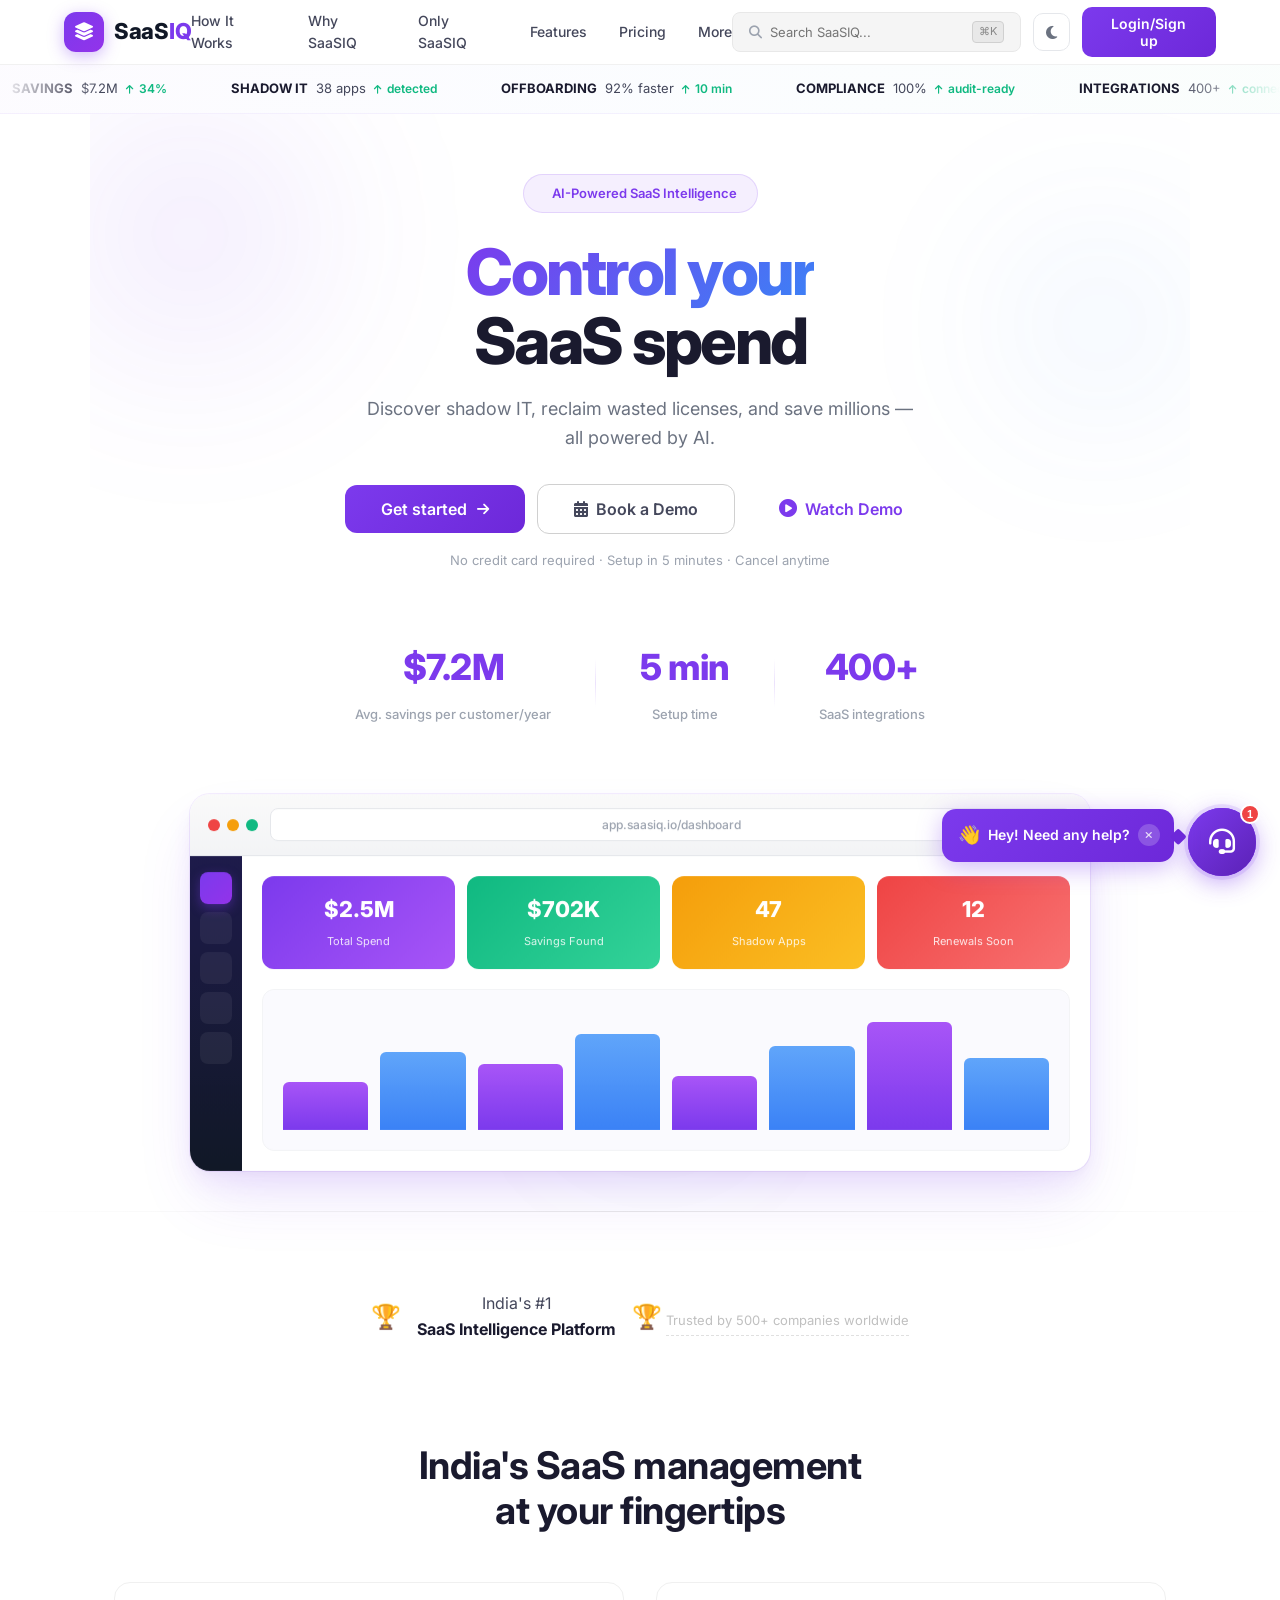
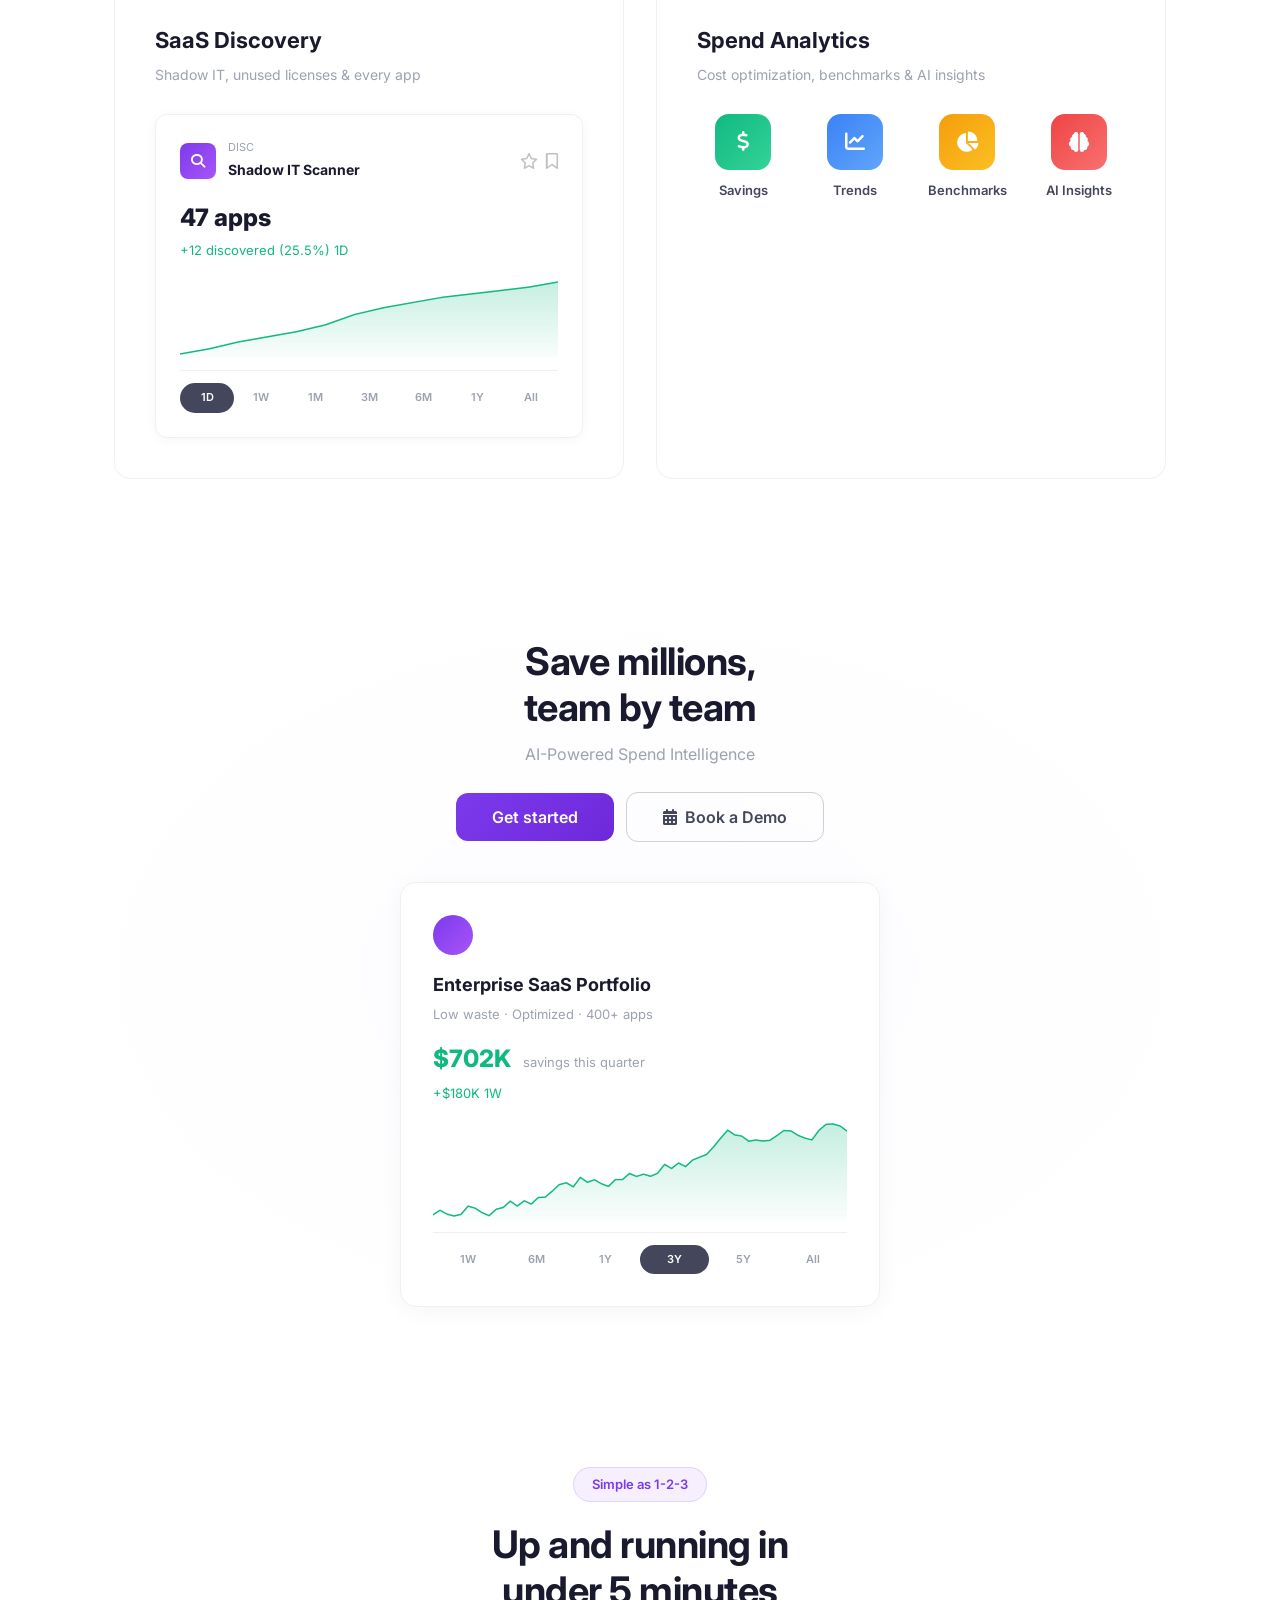
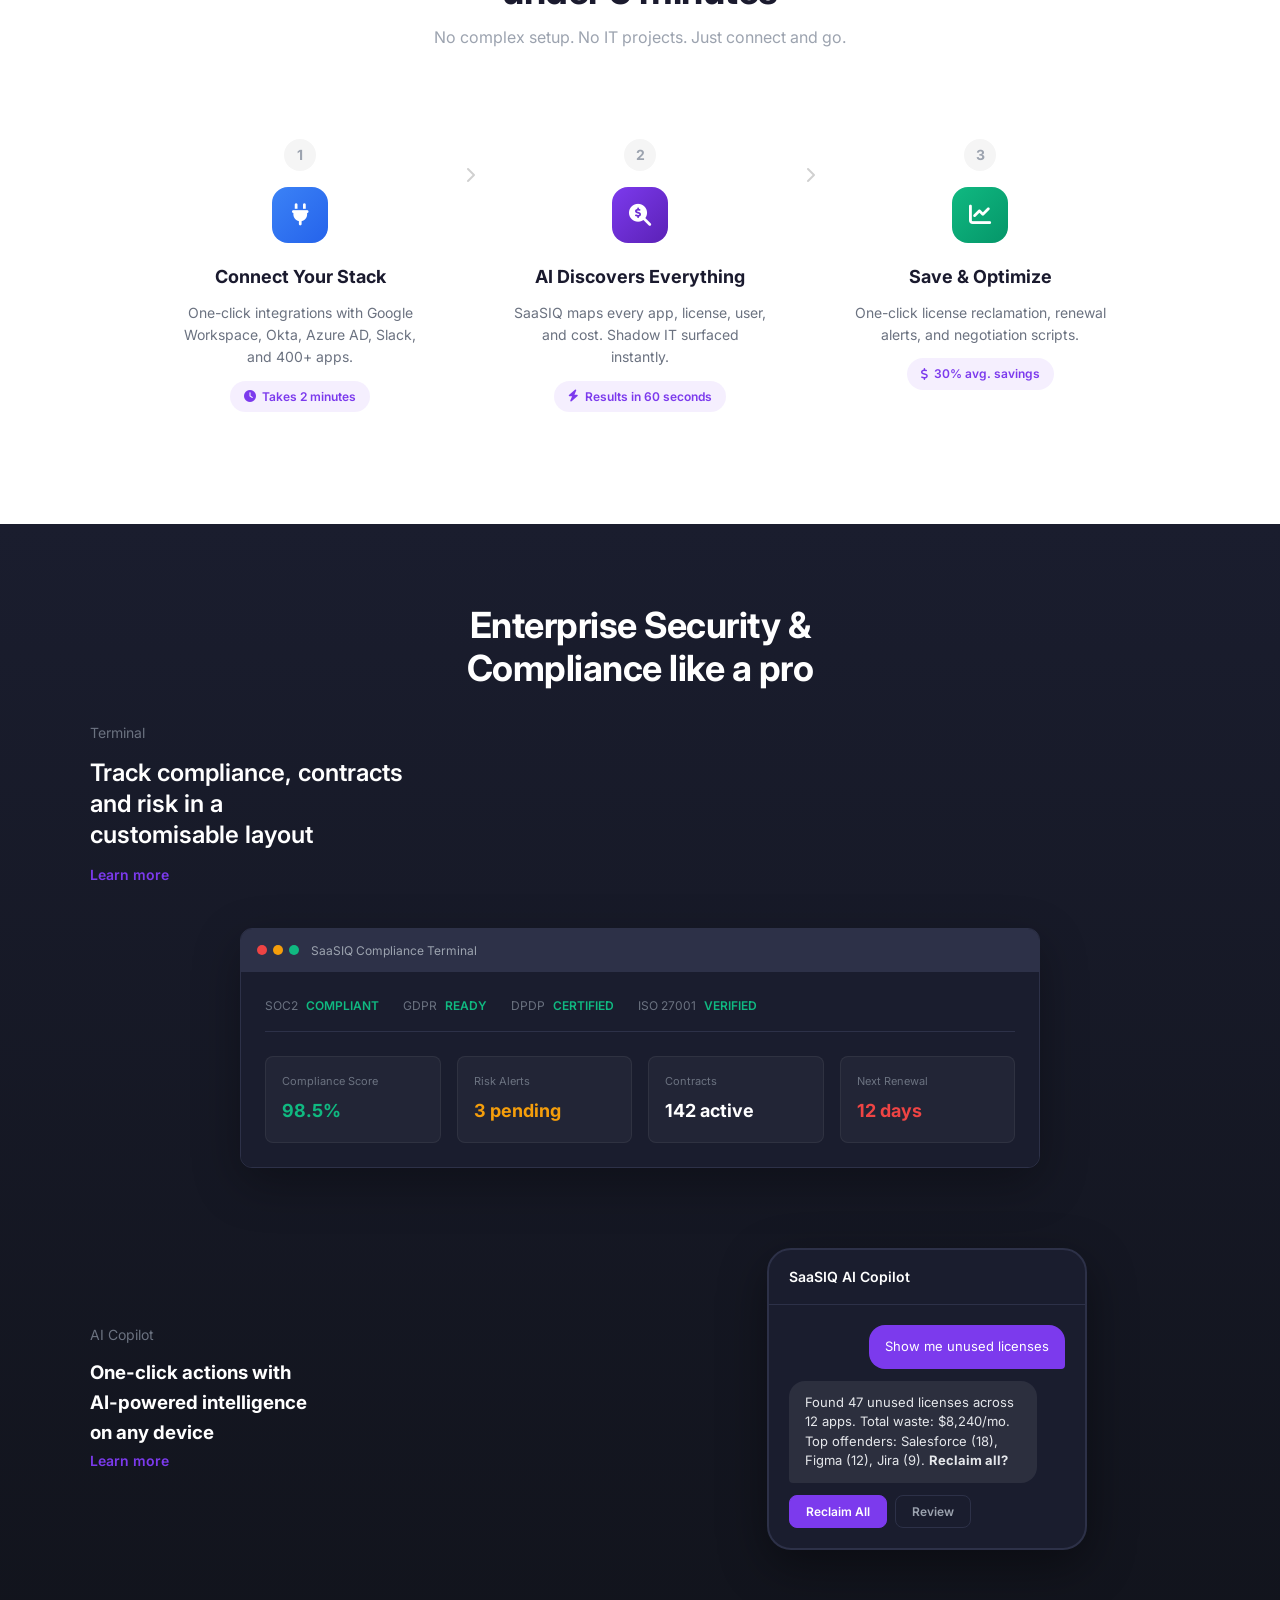
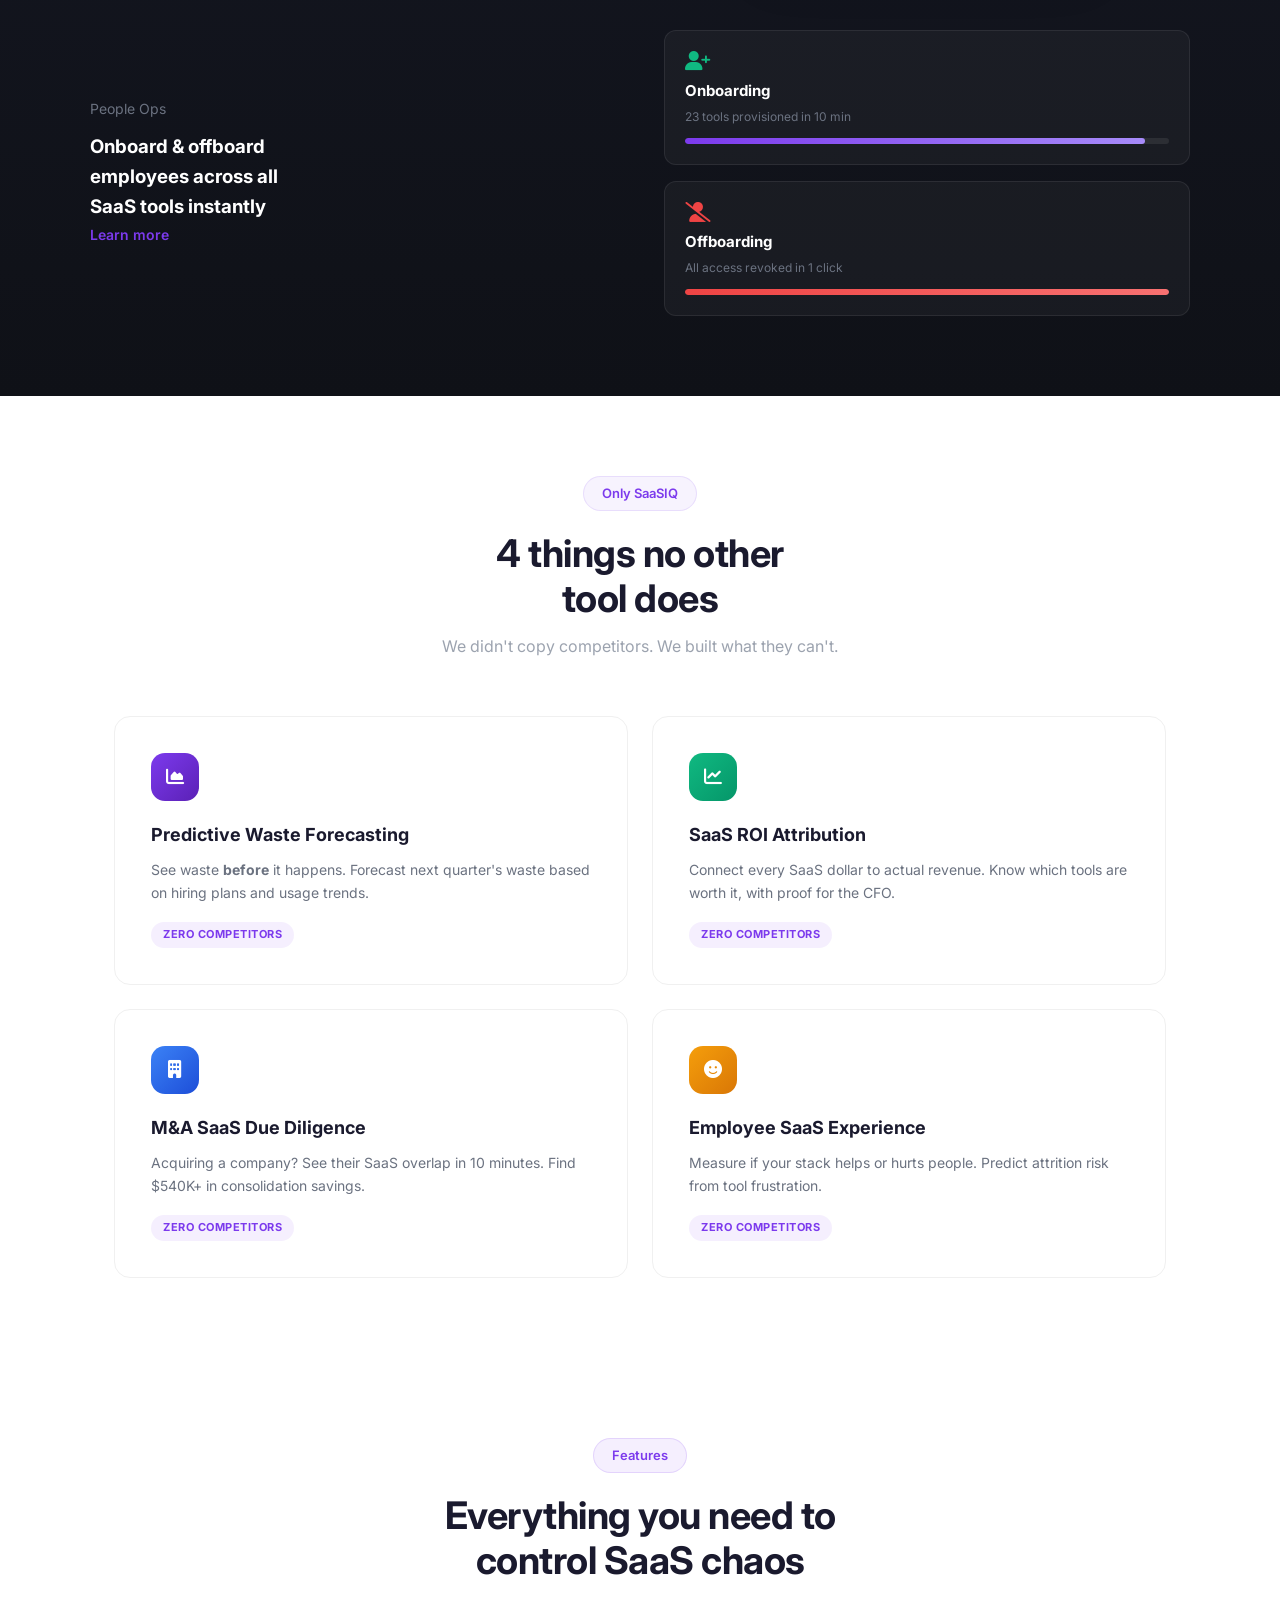
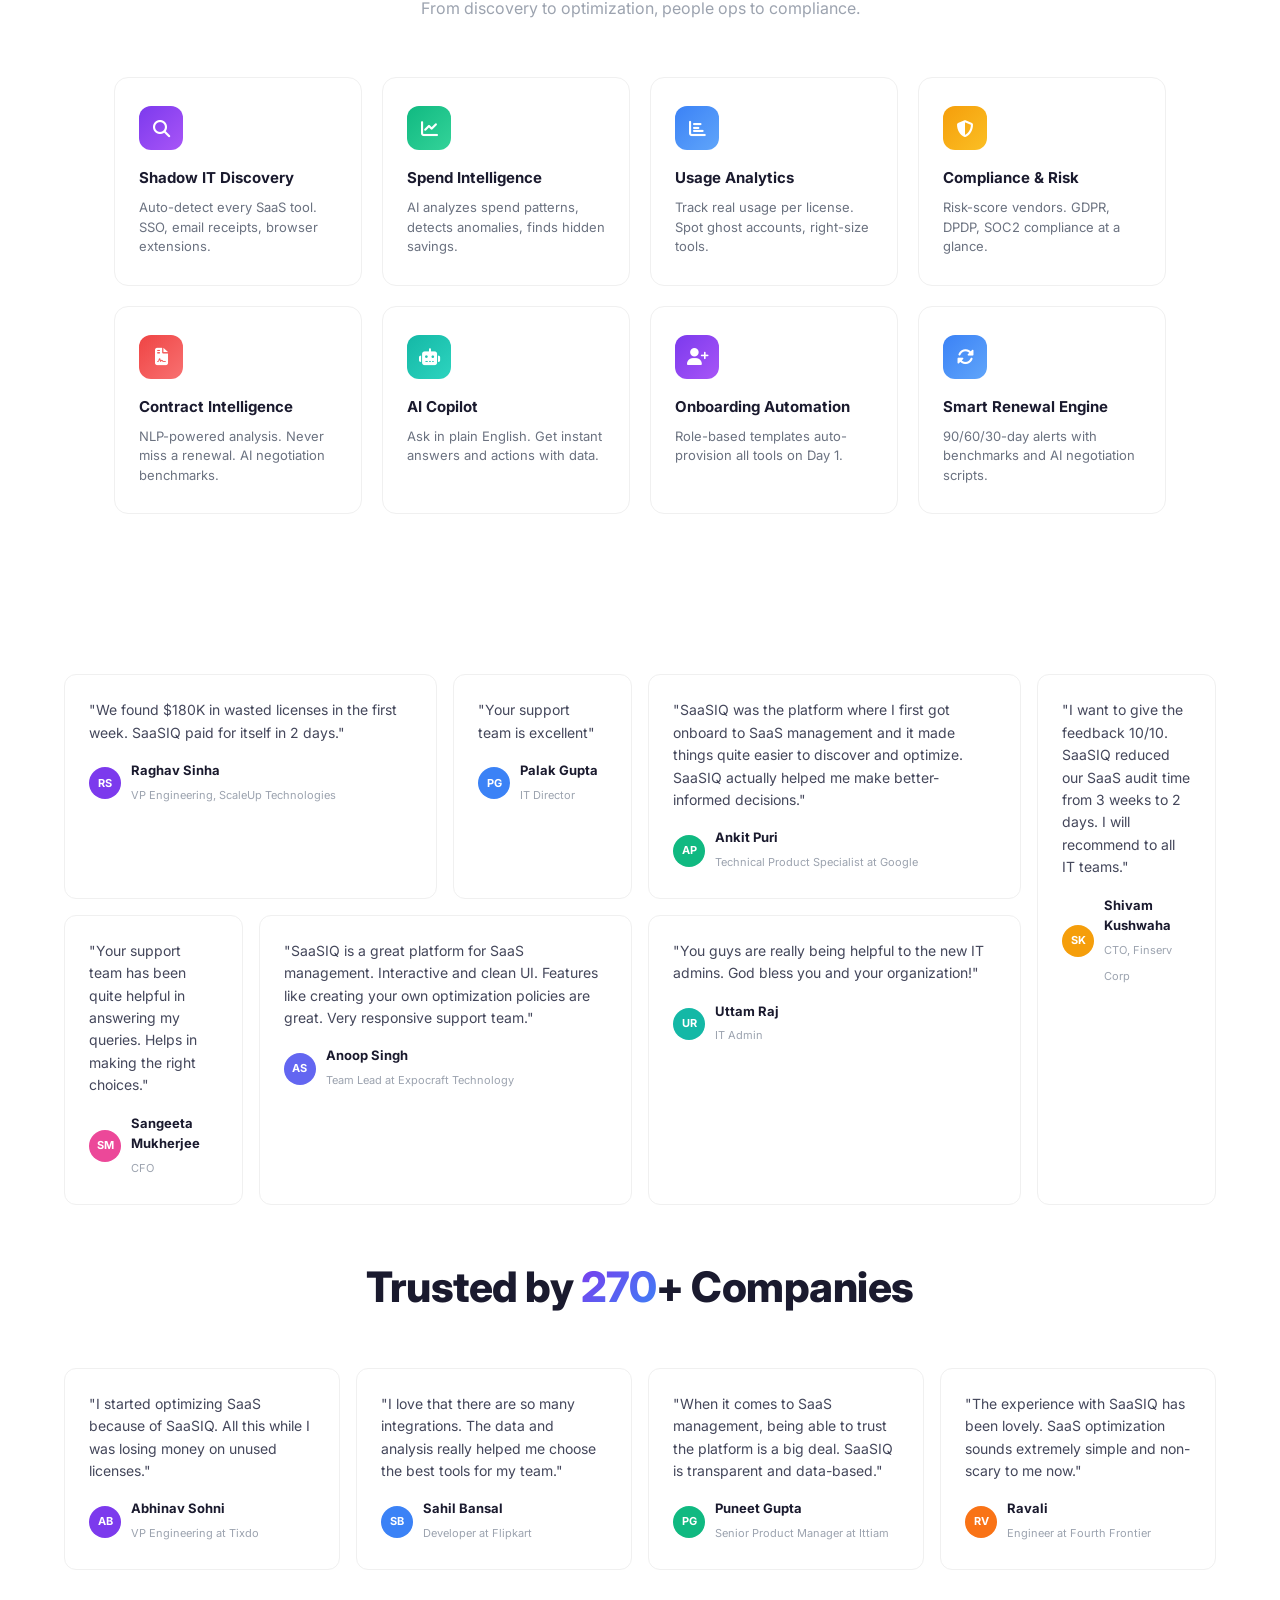
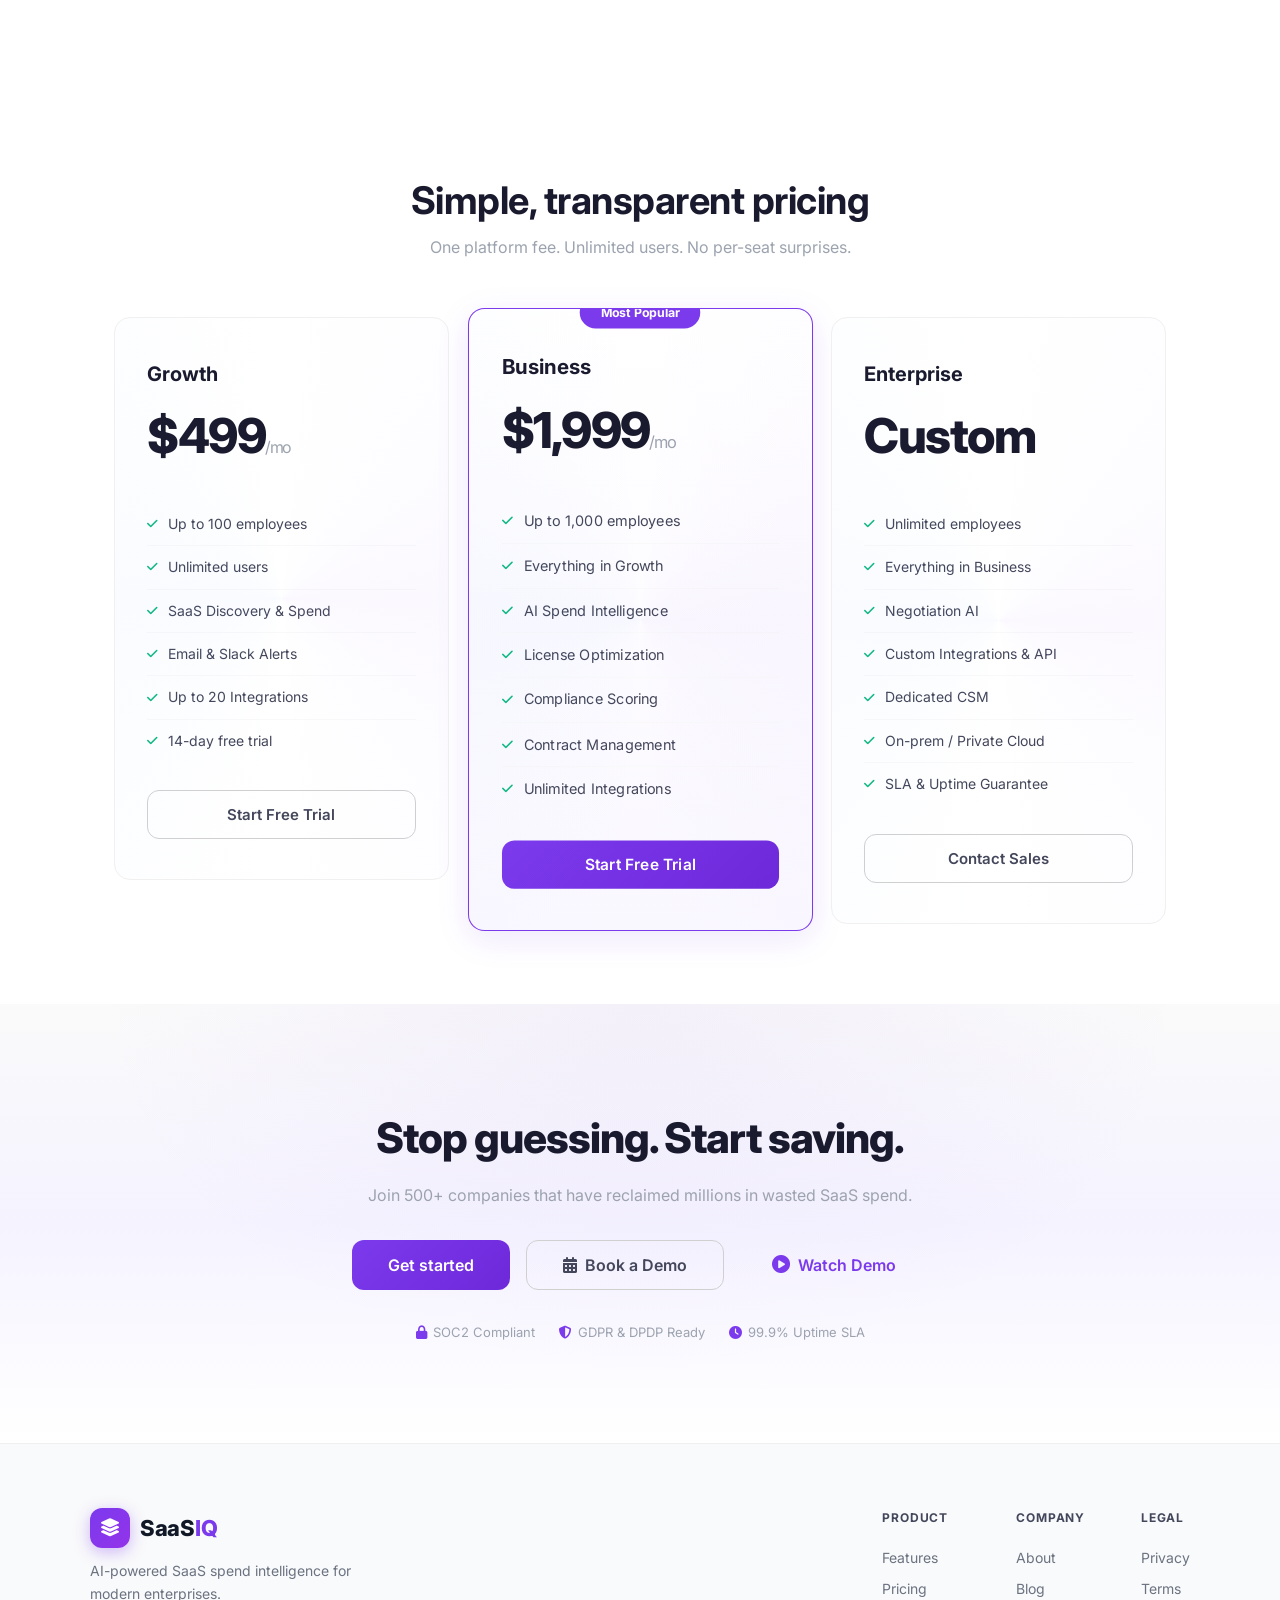
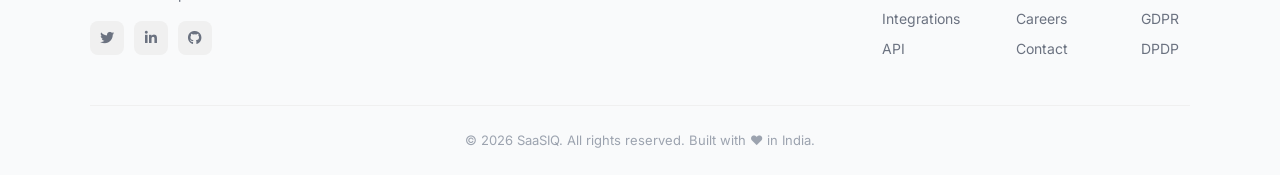
==== commit 686da863: "Merge pull request #15 from saasiq/feature/landing-page-v2-dynamic-enhancements fix: cinematic Watch" ====
--- a/index.html
+++ b/index.html
@@ -1,7539 +1,7962 @@
 <!DOCTYPE html>
 <html lang="en">
 <head>
-    <meta charset="UTF-8">
-    <meta name="viewport" content="width=device-width, initial-scale=1.0">
-    <title>SaaSIQ - AI-Powered SaaS Spend Intelligence</title>
-    <meta name="description" content="SaaSIQ - AI-Powered SaaS Spend Intelligence and Shadow IT Governance Platform. Discover, manage, and optimize your entire SaaS portfolio.">
-    <link rel="icon" href="data:image/svg+xml,<svg xmlns='http://www.w3.org/2000/svg' viewBox='0 0 32 32'><rect width='32' height='32' rx='8' fill='%237C3AED'/><text x='16' y='22' font-size='18' font-weight='800' text-anchor='middle' fill='white' font-family='sans-serif'>S</text></svg>" type="image/svg+xml">
-    <link rel="stylesheet" href="styles.css?v=25">
-    <link href="https://fonts.googleapis.com/css2?family=Inter:wght@300;400;500;600;700;800&display=swap" rel="stylesheet">
-    <link href="https://cdnjs.cloudflare.com/ajax/libs/font-awesome/6.4.0/css/all.min.css" rel="stylesheet">
-    <style>
-    /* Department Usage Analytics */
-    .dept-usage-grid {
-        display: grid;
-        grid-template-columns: repeat(3, 1fr);
-        gap: 16px;
-        padding: 0 24px 24px;
-    }
-    .dept-card {
-        border: 1px solid #E5E7EB;
-        border-radius: 8px;
-        padding: 16px;
-        background: #fff;
-        transition: box-shadow 0.2s, transform 0.2s;
-    }
-    .dept-card:hover {
-        box-shadow: 0 4px 6px rgba(0,0,0,0.07), 0 2px 4px rgba(0,0,0,0.06);
-        transform: translateY(-2px);
-    }
-    .dept-header { display: flex; align-items: center; gap: 12px; margin-bottom: 12px; }
-    .dept-icon {
-        width: 40px; height: 40px; min-width: 40px; border-radius: 10px;
-        display: flex; align-items: center; justify-content: center; font-size: 16px;
-    }
-    .dept-info strong { display: block; font-size: 14px; }
-    .dept-info span { font-size: 12px; color: #6B7280; }
-    .dept-util-bar {
-        width: 100%; height: 6px; background: #F3F4F6;
-        border-radius: 3px; overflow: hidden; margin-bottom: 12px;
-    }
-    .dept-util-fill { height: 100%; border-radius: 3px; transition: width 1s ease; }
-    .dept-stats {
-        display: flex; justify-content: space-between; margin-bottom: 12px;
-        padding-bottom: 12px; border-bottom: 1px solid #F3F4F6;
-    }
-    .dept-stats > div { text-align: center; }
-    .dept-stats span { display: block; font-size: 10px; color: #6B7280; text-transform: uppercase; letter-spacing: 0.3px; }
-    .dept-stats strong { font-size: 14px; }
-    .dept-top-apps { display: flex; flex-wrap: wrap; gap: 6px; }
-    .dept-app-chip {
-        display: inline-flex; align-items: center; gap: 4px;
-        padding: 4px 8px; border-radius: 6px; font-size: 11px;
-        background: #F9FAFB; border: 1px solid #F3F4F6; font-weight: 500;
-    }
-    /* Leaderboard */
-    .dept-leaderboard { padding: 0 24px 16px; display: flex; flex-direction: column; gap: 14px; }
-    .leader-row { display: flex; align-items: center; gap: 12px; }
-    .leader-rank {
-        width: 28px; height: 28px; min-width: 28px; border-radius: 50%;
-        display: flex; align-items: center; justify-content: center;
-        font-size: 12px; font-weight: 700; color: #fff;
-    }
-    .leader-info { min-width: 120px; }
-    .leader-info strong { display: block; font-size: 13px; }
-    .leader-info span { font-size: 11px; color: #6B7280; }
-    .leader-bar { flex: 1; height: 8px; background: #F3F4F6; border-radius: 4px; overflow: hidden; }
-    .leader-fill { height: 100%; border-radius: 4px; transition: width 1s ease; }
-    /* Days-Left Circle Indicators */
-    .days-circle {
-        width: 62px; height: 62px; min-width: 62px; border-radius: 50%;
-        display: flex; flex-direction: column; align-items: center; justify-content: center;
-        font-weight: 700; line-height: 1;
-        box-shadow: 0 2px 8px rgba(0,0,0,0.08);
-    }
-    .days-circle .days-num { font-size: 18px; font-weight: 800; }
-    .days-circle .days-label { font-size: 8px; font-weight: 500; text-transform: uppercase; letter-spacing: 0.3px; margin-top: 1px; opacity: 0.85; }
-    .days-circle.critical { background: linear-gradient(135deg, #EF4444, #DC2626); color: #fff; box-shadow: 0 3px 12px rgba(239,68,68,0.35); animation: pulse-critical 2s infinite; }
-    .days-circle.urgent { background: linear-gradient(135deg, #F97316, #EA580C); color: #fff; box-shadow: 0 3px 12px rgba(249,115,22,0.30); }
-    .days-circle.warning { background: linear-gradient(135deg, #FBBF24, #F59E0B); color: #78350F; box-shadow: 0 3px 12px rgba(245,158,11,0.25); }
-    .days-circle.safe { background: linear-gradient(135deg, #34D399, #10B981); color: #fff; box-shadow: 0 3px 12px rgba(16,185,129,0.25); }
-    @keyframes pulse-critical { 0%, 100% { box-shadow: 0 3px 12px rgba(239,68,68,0.35); } 50% { box-shadow: 0 3px 20px rgba(239,68,68,0.55); } }
-    /* Renewal filter */
-    .renewal-filter-bar { display: flex; align-items: center; gap: 12px; padding: 16px 28px; background: #F9FAFB; border-radius: 8px; margin: 0 24px 20px; }
-    .renewal-filter-label { font-size: 13px; font-weight: 600; color: #6B7280; }
-    /* Dark mode inline overrides */
-    body.theme-dark .dept-card { background: #1A1D2E !important; border-color: #2D3148 !important; color: #E5E7EB !important; }
-    body.theme-dark .dept-app-chip { background: #252A3A !important; border-color: #374151 !important; color: #D1D5DB !important; }
-    body.theme-dark .dept-info span { color: #9CA3AF; }
-    body.theme-dark .dept-stats span { color: #9CA3AF; }
-    body.theme-dark .dept-util-bar { background: #252A3A; }
-    body.theme-dark .renewal-filter-bar { background: #1A1D2E; border: 1px solid #2D3148; }
-    body.theme-dark .renewal-filter-label { color: #9CA3AF; }
-    /* Responsive */
-    @media (max-width: 1100px) { .dept-usage-grid { grid-template-columns: repeat(2, 1fr); } }
-    @media (max-width: 700px) { .dept-usage-grid { grid-template-columns: 1fr; } }
-
-    /* ===== NESTED DRILL-DOWN UX ===== */
-    .drill-overlay {
-        position: fixed; inset: 0; z-index: 10000;
-        background: rgba(0,0,0,0.45); backdrop-filter: blur(4px);
-        display: none; animation: fadeIn 0.2s ease;
-    }
-    .drill-overlay.open { display: flex; justify-content: flex-end; }
-    .drill-panel {
-        width: min(820px, 92vw); height: 100vh; background: #fff;
-        box-shadow: -8px 0 40px rgba(0,0,0,0.15);
-        overflow-y: auto; display: flex; flex-direction: column;
-        animation: slideInRight 0.3s cubic-bezier(0.16, 1, 0.3, 1);
-    }
-    @keyframes slideInRight { from { transform: translateX(100%); } to { transform: translateX(0); } }
-    @keyframes fadeIn { from { opacity: 0; } to { opacity: 1; } }
-
-    /* Breadcrumb */
-    .drill-breadcrumb {
-        display: flex; align-items: center; gap: 6px; padding: 16px 24px 0;
-        font-size: 13px; color: var(--gray-500); flex-wrap: wrap;
-    }
-    .drill-breadcrumb a {
-        color: var(--primary); font-weight: 500; cursor: pointer; text-decoration: none;
-        transition: color 0.15s;
-    }
-    .drill-breadcrumb a:hover { color: var(--primary-dark); text-decoration: underline; }
-    .drill-breadcrumb .sep { color: var(--gray-300); font-size: 11px; }
-    .drill-breadcrumb .current { color: var(--gray-800); font-weight: 600; }
-
-    /* Drill header */
-    .drill-header {
-        display: flex; align-items: flex-start; justify-content: space-between;
-        padding: 16px 24px 20px; border-bottom: 1px solid var(--gray-100);
-    }
-    .drill-header-left { display: flex; align-items: center; gap: 14px; }
-    .drill-header-icon {
-        width: 48px; height: 48px; border-radius: 14px;
-        display: flex; align-items: center; justify-content: center;
-        font-size: 20px; flex-shrink: 0;
-    }
-    .drill-header h2 { font-size: 22px; font-weight: 800; color: var(--gray-900); margin: 0; }
-    .drill-header .drill-subtitle { font-size: 13px; color: var(--gray-500); margin-top: 2px; }
-    .drill-close {
-        width: 36px; height: 36px; border-radius: 10px; border: none;
-        background: var(--gray-100); color: var(--gray-600); cursor: pointer;
-        display: flex; align-items: center; justify-content: center;
-        font-size: 16px; transition: all 0.15s; flex-shrink: 0;
-    }
-    .drill-close:hover { background: var(--gray-200); color: var(--gray-800); }
-
-    /* Drill KPI strip */
-    .drill-kpi-strip {
-        display: grid; grid-template-columns: repeat(4, 1fr); gap: 12px;
-        padding: 20px 24px; background: var(--gray-50);
-        border-bottom: 1px solid var(--gray-100);
-    }
-    .drill-kpi {
-        text-align: center; padding: 12px 8px;
-        background: #fff; border-radius: 10px; border: 1px solid var(--gray-200);
-    }
-    .drill-kpi .kpi-val { font-size: 20px; font-weight: 800; display: block; color: var(--gray-900); }
-    .drill-kpi .kpi-label { font-size: 10px; color: var(--gray-500); text-transform: uppercase; letter-spacing: 0.5px; font-weight: 600; display: block; margin-top: 2px; }
-
-    /* Team cards grid */
-    .drill-team-grid {
-        display: grid; grid-template-columns: repeat(2, 1fr); gap: 14px;
-        padding: 20px 24px;
-    }
-    @media (max-width: 700px) { .drill-team-grid { grid-template-columns: 1fr; } }
-
-    .drill-team-card {
-        border: 1.5px solid var(--gray-200); border-radius: 12px;
-        padding: 18px; background: #fff; cursor: pointer;
-        transition: all 0.2s; position: relative;
-    }
-    .drill-team-card:hover {
-        border-color: var(--primary-light); box-shadow: 0 4px 16px rgba(124,58,237,0.1);
-        transform: translateY(-2px);
-    }
-    .drill-team-card .team-head { display: flex; align-items: center; gap: 12px; margin-bottom: 12px; }
-    .drill-team-card .team-icon {
-        width: 36px; height: 36px; border-radius: 10px;
-        display: flex; align-items: center; justify-content: center;
-        font-size: 14px; flex-shrink: 0;
-    }
-    .drill-team-card .team-name { font-size: 15px; font-weight: 700; color: var(--gray-900); }
-    .drill-team-card .team-meta { font-size: 12px; color: var(--gray-500); }
-    .drill-team-card .team-bar { width: 100%; height: 5px; background: var(--gray-100); border-radius: 3px; margin-bottom: 10px; overflow: hidden; }
-    .drill-team-card .team-bar-fill { height: 100%; border-radius: 3px; transition: width 0.8s ease; }
-    .drill-team-card .team-stats { display: flex; justify-content: space-between; font-size: 12px; }
-    .drill-team-card .team-stats span { color: var(--gray-500); }
-    .drill-team-card .team-stats strong { color: var(--gray-800); }
-    .drill-team-card .drill-arrow {
-        position: absolute; right: 16px; top: 50%; transform: translateY(-50%);
-        color: var(--gray-300); font-size: 14px; transition: all 0.2s;
-    }
-    .drill-team-card:hover .drill-arrow { color: var(--primary); transform: translateY(-50%) translateX(3px); }
-
-    /* Member table inside team drill */
-    .drill-member-section { padding: 0 24px 24px; }
-    .drill-member-section h4 { font-size: 14px; font-weight: 700; color: var(--gray-800); margin-bottom: 12px; display: flex; align-items: center; gap: 8px; }
-    .drill-member-table { width: 100%; border-collapse: separate; border-spacing: 0; font-size: 13px; }
-    .drill-member-table thead th {
-        text-align: left; padding: 10px 14px; font-size: 11px; font-weight: 600;
-        text-transform: uppercase; letter-spacing: 0.3px; color: var(--gray-500);
-        background: var(--gray-50); border-bottom: 1px solid var(--gray-200);
-    }
-    .drill-member-table thead th:first-child { border-radius: 8px 0 0 0; }
-    .drill-member-table thead th:last-child { border-radius: 0 8px 0 0; }
-    .drill-member-table tbody td {
-        padding: 12px 14px; border-bottom: 1px solid var(--gray-100);
-        color: var(--gray-700); vertical-align: middle;
-    }
-    .drill-member-table tbody tr:hover { background: rgba(124,58,237,0.03); }
-    .member-avatar {
-        width: 30px; height: 30px; border-radius: 50%; display: inline-flex;
-        align-items: center; justify-content: center; font-size: 11px;
-        font-weight: 700; color: #fff; margin-right: 8px; vertical-align: middle;
-    }
-    .member-status {
-        display: inline-flex; align-items: center; gap: 4px; padding: 3px 10px;
-        border-radius: 6px; font-size: 11px; font-weight: 600;
-    }
-    .member-status.active { background: #D1FAE5; color: #047857; }
-    .member-status.idle { background: #FEF3C7; color: #B45309; }
-    .member-status.inactive { background: #FEE2E2; color: #DC2626; }
-
-    /* AI insight box in drill */
-    .drill-ai-insight {
-        margin: 0 24px 20px; padding: 14px 16px; border-radius: 10px;
-        background: linear-gradient(135deg, rgba(124,58,237,0.05), rgba(59,130,246,0.05));
-        border: 1px solid rgba(124,58,237,0.12);
-        display: flex; align-items: flex-start; gap: 10px;
-    }
-    .drill-ai-insight i { color: var(--primary); margin-top: 2px; }
-    .drill-ai-insight span { font-size: 12px; color: var(--gray-600); line-height: 1.5; }
-
-    /* Clickable dept card indicator */
-    .dept-card[onclick], .dept-grid [onclick] {
-        cursor: pointer;
-        position: relative;
-    }
-    .dept-card[onclick]::after {
-        content: '\f054';
-        font-family: 'Font Awesome 6 Free';
-        font-weight: 900;
-        position: absolute;
-        top: 16px; right: 16px;
-        font-size: 11px;
-        color: var(--gray-300);
-        transition: all 0.2s;
-    }
-    .dept-card[onclick]:hover::after {
-        color: var(--primary);
-        transform: translateX(2px);
-    }
-
-    /* Cost drill-down specific */
-    .drill-cost-grid {
-        display: grid; grid-template-columns: repeat(2, 1fr); gap: 14px;
-        padding: 20px 24px;
-    }
-    @media (max-width: 700px) { .drill-cost-grid { grid-template-columns: 1fr; } }
-    .drill-cost-card {
-        border: 1.5px solid var(--gray-200); border-radius: 12px;
-        padding: 18px; background: #fff; cursor: pointer;
-        transition: all 0.2s; position: relative;
-    }
-    .drill-cost-card:hover {
-        border-color: var(--primary-light); box-shadow: 0 4px 16px rgba(124,58,237,0.1);
-        transform: translateY(-2px);
-    }
-    .drill-cost-card .cost-team-name { font-size: 15px; font-weight: 700; color: var(--gray-900); margin-bottom: 4px; }
-    .drill-cost-card .cost-team-meta { font-size: 12px; color: var(--gray-500); margin-bottom: 12px; }
-    .drill-cost-card .cost-amount { font-size: 24px; font-weight: 800; color: var(--gray-900); }
-    .drill-cost-card .cost-waste { font-size: 12px; color: var(--red); font-weight: 600; margin-top: 4px; }
-
-    /* App usage list in team view */
-    .drill-app-list { padding: 0 24px 24px; display: flex; flex-direction: column; gap: 8px; }
-    .drill-app-row {
-        display: flex; align-items: center; gap: 12px; padding: 10px 14px;
-        background: var(--gray-50); border-radius: 10px;
-    }
-    .drill-app-row .app-icon { width: 32px; height: 32px; border-radius: 8px; font-size: 11px; }
-    .drill-app-row .app-details { flex: 1; }
-    .drill-app-row .app-name { font-size: 13px; font-weight: 600; color: var(--gray-800); }
-    .drill-app-row .app-usage { font-size: 11px; color: var(--gray-500); }
-    .drill-app-row .app-cost { font-size: 14px; font-weight: 700; color: var(--gray-800); }
-
-    /* Dark mode overrides for drill */
-    body.theme-dark .drill-panel { background: #13152A; color: #E5E7EB; }
-    body.theme-dark .drill-header h2 { color: #E5E7EB; }
-    body.theme-dark .drill-header .drill-subtitle { color: #9CA3AF; }
-    body.theme-dark .drill-close { background: #252A3A; color: #9CA3AF; }
-    body.theme-dark .drill-close:hover { background: #374151; color: #E5E7EB; }
-    body.theme-dark .drill-kpi-strip { background: #1A1D2E; border-color: #2D3148; }
-    body.theme-dark .drill-kpi { background: #252A3A; border-color: #374151; }
-    body.theme-dark .drill-kpi .kpi-val { color: #E5E7EB; }
-    body.theme-dark .drill-kpi .kpi-label { color: #9CA3AF; }
-    body.theme-dark .drill-team-card { background: #1A1D2E; border-color: #2D3148; color: #E5E7EB; }
-    body.theme-dark .drill-team-card:hover { border-color: var(--primary-light); }
-    body.theme-dark .drill-team-card .team-name { color: #E5E7EB; }
-    body.theme-dark .drill-member-table thead th { background: #1A1D2E; color: #9CA3AF; border-color: #2D3148; }
-    body.theme-dark .drill-member-table tbody td { border-color: #2D3148; color: #D1D5DB; }
-    body.theme-dark .drill-cost-card { background: #1A1D2E; border-color: #2D3148; }
-    body.theme-dark .drill-cost-card .cost-team-name { color: #E5E7EB; }
-    body.theme-dark .drill-cost-card .cost-amount { color: #E5E7EB; }
-    body.theme-dark .drill-breadcrumb .current { color: #E5E7EB; }
-    body.theme-dark .drill-app-row { background: #252A3A; }
-    body.theme-dark .drill-app-row .app-name { color: #E5E7EB; }
-    body.theme-dark .drill-app-row .app-cost { color: #E5E7EB; }
-
-    /* ===== ORG EXPLORER TREE (3 levels: Org → Team → Person) ===== */
-    .org-tree { user-select: none; }
-
-    /* ---- Org-level node (root card) ---- */
-    .org-node {
-        border: 1.5px solid var(--gray-200); border-radius: 16px;
-        background: #fff; margin-bottom: 20px; overflow: hidden;
-        transition: box-shadow 0.2s;
-    }
-    .org-node:hover { box-shadow: 0 4px 20px rgba(0,0,0,0.06); }
-    .org-node-header {
-        display: flex; align-items: center; gap: 14px; padding: 20px 24px;
-        cursor: pointer; transition: background 0.15s;
-    }
-    .org-node-header:hover { background: var(--gray-50); }
-    .org-toggle {
-        width: 30px; height: 30px; border-radius: 8px; border: none;
-        background: var(--gray-100); color: var(--gray-600);
-        display: flex; align-items: center; justify-content: center;
-        font-size: 12px; cursor: pointer; transition: all 0.25s; flex-shrink: 0;
-    }
-    .org-toggle.open { background: var(--primary-bg); color: var(--primary); transform: rotate(90deg); }
-    .org-node-icon {
-        width: 48px; height: 48px; border-radius: 14px;
-        display: flex; align-items: center; justify-content: center;
-        font-size: 20px; flex-shrink: 0;
-    }
-    .org-node-info { flex: 1; min-width: 0; }
-    .org-node-name { font-size: 20px; font-weight: 800; color: var(--gray-900); }
-    .org-node-meta { font-size: 12px; color: var(--gray-500); margin-top: 2px; }
-    .org-node-kpis { display: flex; gap: 4px; flex-shrink: 0; flex-wrap: wrap; }
-    .org-node-kpi {
-        text-align: center; padding: 6px 14px; border-radius: 10px;
-        background: var(--gray-50); border: 1px solid var(--gray-100);
-        min-width: 72px;
-    }
-    .org-node-kpi .kv { font-size: 15px; font-weight: 800; display: block; }
-    .org-node-kpi .kl { font-size: 9px; color: var(--gray-500); text-transform: uppercase; letter-spacing: 0.4px; font-weight: 600; }
-    .org-node-kpi.expense { background: linear-gradient(135deg,rgba(124,58,237,0.06),rgba(59,130,246,0.06)); border-color: rgba(124,58,237,0.12); }
-    .org-node-kpi.waste { background: rgba(239,68,68,0.05); border-color: rgba(239,68,68,0.12); }
-    .org-expense-bar {
-        display: flex; gap: 8px; padding: 10px 24px 14px; flex-wrap: wrap;
-        border-top: 1px dashed var(--gray-100);
-    }
-    .org-expense-pill {
-        display: inline-flex; align-items: center; gap: 6px; padding: 5px 14px;
-        border-radius: 8px; font-size: 12px; font-weight: 600;
-    }
-    .org-expense-pill i { font-size: 10px; }
-    .org-expense-pill.spend { background: #EDE9FE; color: #6D28D9; }
-    .org-expense-pill.waste { background: #FEE2E2; color: #DC2626; }
-    .org-expense-pill.savings { background: #D1FAE5; color: #047857; }
-    .org-expense-pill.apps { background: #DBEAFE; color: #1D4ED8; }
-    .org-expense-pill.licenses { background: #FEF3C7; color: #B45309; }
-    .org-children { display: none; padding: 0 12px 16px 32px; }
-    .org-children.open { display: block; }
-
-    /* ---- Team-level node (direct child of org) ---- */
-    .team-node {
-        border: 1.5px solid var(--gray-200); border-radius: 12px;
-        background: #fff; margin: 10px 0; overflow: hidden;
-        border-left: 4px solid var(--gray-300);
-        transition: all 0.2s; position: relative;
-    }
-    .team-node:hover { border-left-color: var(--primary); box-shadow: 0 2px 12px rgba(0,0,0,0.04); }
-    .team-node::before {
-        content: ''; position: absolute; left: -16px; top: 0; bottom: 0;
-        width: 2px; background: var(--gray-200);
-    }
-    .team-node-header {
-        display: flex; align-items: center; gap: 12px; padding: 14px 18px;
-        cursor: pointer; transition: background 0.15s;
-    }
-    .team-node-header:hover { background: var(--gray-50); }
-    .team-node-icon {
-        width: 36px; height: 36px; border-radius: 10px;
-        display: flex; align-items: center; justify-content: center;
-        font-size: 14px; flex-shrink: 0;
-    }
-    .team-node-info { flex: 1; min-width: 0; }
-    .team-node-name { font-size: 15px; font-weight: 700; color: var(--gray-900); }
-    .team-node-meta { font-size: 11px; color: var(--gray-500); margin-top: 1px; }
-    .team-node-kpis { display: flex; gap: 4px; margin-left: auto; flex-shrink: 0; flex-wrap: wrap; }
-    .team-node-kpi {
-        text-align: center; padding: 4px 12px; border-radius: 8px;
-        background: var(--gray-50); border: 1px solid var(--gray-100);
-        min-width: 60px;
-    }
-    .team-node-kpi .kv { font-size: 13px; font-weight: 700; display: block; }
-    .team-node-kpi .kl { font-size: 8px; color: var(--gray-500); text-transform: uppercase; letter-spacing: 0.3px; font-weight: 600; }
-    .team-node-kpi.expense { background: linear-gradient(135deg,rgba(124,58,237,0.05),rgba(59,130,246,0.05)); border-color: rgba(124,58,237,0.1); }
-    .team-node-kpi.waste { background: rgba(239,68,68,0.04); border-color: rgba(239,68,68,0.1); }
-    .team-expense-bar {
-        display: flex; gap: 6px; padding: 8px 18px 10px; flex-wrap: wrap;
-        border-top: 1px dashed var(--gray-100);
-    }
-    .team-expense-pill {
-        display: inline-flex; align-items: center; gap: 5px; padding: 4px 11px;
-        border-radius: 7px; font-size: 11px; font-weight: 600;
-    }
-    .team-expense-pill i { font-size: 9px; }
-    .team-expense-pill.spend { background: #EDE9FE; color: #6D28D9; }
-    .team-expense-pill.waste { background: #FEE2E2; color: #DC2626; }
-    .team-expense-pill.savings { background: #D1FAE5; color: #047857; }
-    .team-expense-pill.apps { background: #DBEAFE; color: #1D4ED8; }
-    .team-children { display: none; padding: 4px 8px 12px 20px; }
-    .team-children.open { display: block; }
-
-    /* ---- AI tip inside team ---- */
-    .team-ai-tip {
-        margin: 6px 8px 10px 8px; padding: 10px 14px; border-radius: 10px;
-        background: linear-gradient(135deg, rgba(124,58,237,0.04), rgba(59,130,246,0.04));
-        border: 1px solid rgba(124,58,237,0.1);
-        display: flex; align-items: flex-start; gap: 8px;
-        font-size: 12px; color: var(--gray-600); line-height: 1.5;
-    }
-    .team-ai-tip i { color: var(--primary); margin-top: 1px; flex-shrink: 0; }
-
-    /* ---- Person row (leaf) ---- */
-    .person-row {
-        display: flex; align-items: center; gap: 12px; padding: 10px 14px;
-        border-radius: 10px; margin: 4px 0; transition: all 0.15s;
-        border: 1px solid transparent;
-    }
-    .person-row:hover { background: rgba(124,58,237,0.04); border-color: rgba(124,58,237,0.08); }
-    .person-avatar {
-        width: 36px; height: 36px; border-radius: 50%; display: flex;
-        align-items: center; justify-content: center; font-size: 12px;
-        font-weight: 700; color: #fff; flex-shrink: 0;
-    }
-    .person-info { flex: 1; min-width: 0; }
-    .person-name { font-size: 13px; font-weight: 600; color: var(--gray-800); }
-    .person-role { font-size: 11px; color: var(--gray-500); }
-    .person-stats { display: flex; gap: 12px; flex-shrink: 0; align-items: center; }
-    .person-stat { text-align: center; min-width: 54px; }
-    .person-stat .pv { font-size: 13px; font-weight: 700; display: block; color: var(--gray-800); }
-    .person-stat .pl { font-size: 8px; color: var(--gray-500); text-transform: uppercase; letter-spacing: 0.3px; font-weight: 500; }
-    .person-stat.expense-stat .pv { color: #6D28D9; font-weight: 800; }
-    .person-status-dot {
-        display: inline-flex; align-items: center; gap: 4px; padding: 3px 10px;
-        border-radius: 6px; font-size: 10px; font-weight: 600;
-    }
-    .person-status-dot.active { background: #D1FAE5; color: #047857; }
-    .person-status-dot.idle { background: #FEF3C7; color: #B45309; }
-    .person-status-dot.inactive { background: #FEE2E2; color: #DC2626; }
-
-    /* ---- Responsive ---- */
-    @media (max-width: 900px) {
-        .org-node-kpis { display: none; }
-        .team-node-kpis { display: none; }
-        .person-stats { display: none; }
-        .org-expense-bar, .team-expense-bar { flex-direction: column; }
-    }
-    @media (max-width: 600px) {
-        .org-children { padding-left: 12px; }
-        .team-children { padding-left: 8px; }
-        .org-node-header { padding: 14px 16px; }
-        .team-node-header { padding: 10px 12px; }
-    }
-
-    /* ---- Dark mode ---- */
-    body.theme-dark .org-node { background: #1A1D2E; border-color: #2D3148; }
-    body.theme-dark .org-node-header:hover { background: #252A3A; }
-    body.theme-dark .org-node-name { color: #E5E7EB; }
-    body.theme-dark .org-node-kpi { background: #252A3A; border-color: #374151; }
-    body.theme-dark .org-node-kpi.expense { background: rgba(124,58,237,0.12); border-color: rgba(124,58,237,0.2); }
-    body.theme-dark .org-node-kpi.waste { background: rgba(239,68,68,0.1); border-color: rgba(239,68,68,0.18); }
-    body.theme-dark .org-expense-bar { border-top-color: #2D3148; }
-    body.theme-dark .org-expense-pill.spend { background: rgba(124,58,237,0.18); color: #A78BFA; }
-    body.theme-dark .org-expense-pill.waste { background: rgba(239,68,68,0.15); color: #FCA5A5; }
-    body.theme-dark .org-expense-pill.savings { background: rgba(16,185,129,0.15); color: #6EE7B7; }
-    body.theme-dark .org-expense-pill.apps { background: rgba(59,130,246,0.15); color: #93C5FD; }
-    body.theme-dark .org-expense-pill.licenses { background: rgba(245,158,11,0.15); color: #FCD34D; }
-    body.theme-dark .org-toggle { background: #252A3A; color: #9CA3AF; }
-    body.theme-dark .org-toggle.open { background: rgba(124,58,237,0.15); color: var(--primary-light); }
-    body.theme-dark .team-node { background: #1E2235; border-color: #2D3148; border-left-color: #374151; }
-    body.theme-dark .team-node:hover { background: #252A3A; border-left-color: var(--primary); }
-    body.theme-dark .team-node::before { background: #374151; }
-    body.theme-dark .team-node-name { color: #E5E7EB; }
-    body.theme-dark .team-node-kpi { background: #252A3A; border-color: #374151; }
-    body.theme-dark .team-node-kpi.expense { background: rgba(124,58,237,0.1); border-color: rgba(124,58,237,0.18); }
-    body.theme-dark .team-node-kpi.waste { background: rgba(239,68,68,0.08); border-color: rgba(239,68,68,0.15); }
-    body.theme-dark .team-expense-bar { border-top-color: #2D3148; }
-    body.theme-dark .team-expense-pill.spend { background: rgba(124,58,237,0.15); color: #A78BFA; }
-    body.theme-dark .team-expense-pill.waste { background: rgba(239,68,68,0.12); color: #FCA5A5; }
-    body.theme-dark .team-expense-pill.savings { background: rgba(16,185,129,0.12); color: #6EE7B7; }
-    body.theme-dark .team-expense-pill.apps { background: rgba(59,130,246,0.12); color: #93C5FD; }
-    body.theme-dark .team-ai-tip { background: rgba(124,58,237,0.08); border-color: rgba(124,58,237,0.15); }
-    body.theme-dark .person-row:hover { background: rgba(124,58,237,0.08); }
-    body.theme-dark .person-name { color: #E5E7EB; }
-    body.theme-dark .person-stat .pv { color: #E5E7EB; }
-    body.theme-dark .person-stat.expense-stat .pv { color: #A78BFA; }
-
-    /* ========== BULK IMPORT ========== */
-    .bulk-import-tabs { display:flex; gap:0; border-bottom:2px solid var(--gray-200); margin-bottom:20px; }
-    .bulk-import-tab { padding:10px 20px; font-size:13px; font-weight:600; color:var(--gray-500); cursor:pointer; border-bottom:2px solid transparent; margin-bottom:-2px; transition:all 0.2s; background:none; border-top:none; border-left:none; border-right:none; }
-    .bulk-import-tab.active { color:var(--primary); border-bottom-color:var(--primary); }
-    .bulk-import-tab:hover:not(.active) { color:var(--gray-700); }
-    .bulk-import-panel { display:none; }
-    .bulk-import-panel.active { display:block; }
-
-    .bulk-drop-zone { border:2px dashed rgba(124,58,237,0.3); border-radius:14px; padding:40px 20px; text-align:center; cursor:pointer; transition:all 0.25s; background:rgba(124,58,237,0.03); }
-    .bulk-drop-zone:hover, .bulk-drop-zone.drag-over { border-color:var(--primary); background:rgba(124,58,237,0.08); transform:scale(1.01); }
-    .bulk-drop-zone i { font-size:36px; color:var(--primary); margin-bottom:12px; }
-
-    .bulk-paste-area { width:100%; min-height:140px; border:1.5px solid var(--gray-300); border-radius:10px; padding:14px; font-family:'Courier New',monospace; font-size:12px; line-height:1.6; resize:vertical; transition:border-color 0.2s; background:var(--white); color:var(--gray-700); }
-    .bulk-paste-area:focus { border-color:var(--primary); outline:none; box-shadow:0 0 0 3px rgba(124,58,237,0.1); }
-
-    .bulk-dynamic-table { width:100%; border-collapse:separate; border-spacing:0; }
-    .bulk-dynamic-table th { text-align:left; font-size:11px; font-weight:700; color:var(--gray-500); text-transform:uppercase; letter-spacing:0.5px; padding:8px 10px; background:var(--gray-50); border-bottom:1.5px solid var(--gray-200); }
-    .bulk-dynamic-table td { padding:4px 4px; }
-    .bulk-dynamic-table input, .bulk-dynamic-table select { width:100%; padding:7px 10px; border:1.5px solid var(--gray-200); border-radius:8px; font-size:12px; background:var(--white); color:var(--gray-700); transition:border-color 0.2s; }
-    .bulk-dynamic-table input:focus, .bulk-dynamic-table select:focus { border-color:var(--primary); outline:none; }
-    .bulk-row-remove { background:none; border:none; color:var(--gray-400); cursor:pointer; font-size:14px; padding:6px; border-radius:6px; transition:all 0.15s; }
-    .bulk-row-remove:hover { color:#EF4444; background:rgba(239,68,68,0.08); }
-
-    .bulk-preview { margin-top:16px; padding:14px; background:rgba(124,58,237,0.04); border:1px solid rgba(124,58,237,0.12); border-radius:10px; }
-    .bulk-preview-header { display:flex; justify-content:space-between; align-items:center; margin-bottom:10px; }
-    .bulk-preview-count { font-size:14px; font-weight:700; color:var(--primary); }
-    .bulk-preview-table { width:100%; font-size:12px; border-collapse:collapse; }
-    .bulk-preview-table th { text-align:left; padding:6px 8px; color:var(--gray-500); font-weight:600; font-size:11px; text-transform:uppercase; border-bottom:1px solid var(--gray-200); }
-    .bulk-preview-table td { padding:6px 8px; color:var(--gray-700); border-bottom:1px solid var(--gray-100); }
-    .bulk-preview-table tr:last-child td { border-bottom:none; }
-
-    .bulk-import-type-selector { display:flex; gap:10px; margin-bottom:18px; }
-    .bulk-type-btn { flex:1; padding:14px 12px; border:1.5px solid var(--gray-200); border-radius:12px; background:var(--white); cursor:pointer; text-align:center; transition:all 0.2s; }
-    .bulk-type-btn:hover { border-color:rgba(124,58,237,0.3); background:rgba(124,58,237,0.03); }
-    .bulk-type-btn.active { border-color:var(--primary); background:rgba(124,58,237,0.06); box-shadow:0 0 0 3px rgba(124,58,237,0.08); }
-    .bulk-type-btn i { font-size:22px; display:block; margin-bottom:6px; }
-    .bulk-type-btn span { font-size:12px; font-weight:600; }
-
-    body.theme-dark .bulk-drop-zone { background:rgba(124,58,237,0.06); border-color:rgba(124,58,237,0.2); }
-    body.theme-dark .bulk-paste-area { background:#1E2035; color:#E5E7EB; border-color:#2D3148; }
-    body.theme-dark .bulk-dynamic-table th { background:#1A1C2E; color:#9CA3AF; border-color:#2D3148; }
-    body.theme-dark .bulk-dynamic-table input, body.theme-dark .bulk-dynamic-table select { background:#1E2035; color:#E5E7EB; border-color:#2D3148; }
-    body.theme-dark .bulk-preview { background:rgba(124,58,237,0.08); border-color:rgba(124,58,237,0.15); }
-    body.theme-dark .bulk-preview-table th { color:#9CA3AF; border-color:#2D3148; }
-    body.theme-dark .bulk-preview-table td { color:#E5E7EB; border-color:#1E2035; }
-    body.theme-dark .bulk-type-btn { background:#1E2035; border-color:#2D3148; color:#E5E7EB; }
-    body.theme-dark .bulk-type-btn.active { border-color:var(--primary); background:rgba(124,58,237,0.12); }
-    body.theme-dark .bulk-import-tab { color:#9CA3AF; }
-    body.theme-dark .bulk-import-tab.active { color:var(--primary); }
-    body.theme-dark .bulk-import-tabs { border-color:#2D3148; }
-
-    </style>
+  <meta charset="UTF-8">
+  <meta name="viewport" content="width=device-width, initial-scale=1.0">
+  <title>SaaSIQ AI-Powered SaaS Spend Intelligence</title>
+  <meta name="description" content="SaaSIQ AI-Powered SaaS Spend Intelligence and Shadow IT Governance Platform. Discover, manage, and optimize your entire SaaS portfolio.">
+  <link rel="icon" href="data:image/svg+xml,<svg xmlns='http://www.w3.org/2000/svg' viewBox='0 0 32 32'><rect width='32' height='32' rx='8' fill='%237C3AED'/><text x='16' y='22' font-size='18' font-weight='800' text-anchor='middle' fill='white' font-family='sans-serif'>S</text></svg>" type="image/svg+xml">
+  <link rel="stylesheet" href="styles.css?v=25">
+  <link href="https://fonts.googleapis.com/css2?family=Inter:wght@300;400;500;600;700;800&display=swap" rel="stylesheet">
+  <link href="https://cdnjs.cloudflare.com/ajax/libs/font-awesome/6.4.0/css/all.min.css" rel="stylesheet">
+  <style>
+  /* Department Usage Analytics */
+  .dept-usage-grid {
+    display: grid;
+    grid-template-columns: repeat(3, 1fr);
+    gap: 16px;
+    padding: 0 24px 24px;
+  }
+  .dept-card {
+    border: 1px solid #E5E7EB;
+    border-radius: 8px;
+    padding: 16px;
+    background: #fff;
+    transition: box-shadow 0.2s, transform 0.2s;
+  }
+  .dept-card:hover {
+    box-shadow: 0 4px 6px rgba(0,0,0,0.07), 0 2px 4px rgba(0,0,0,0.06);
+    transform: translateY(-2px);
+  }
+  .dept-header { display: flex; align-items: center; gap: 12px; margin-bottom: 12px; }
+  .dept-icon {
+    width: 40px; height: 40px; min-width: 40px; border-radius: 10px;
+    display: flex; align-items: center; justify-content: center; font-size: 16px;
+  }
+  .dept-info strong { display: block; font-size: 14px; }
+  .dept-info span { font-size: 12px; color: #6B7280; }
+  .dept-util-bar {
+    width: 100%; height: 6px; background: #F3F4F6;
+    border-radius: 3px; overflow: hidden; margin-bottom: 12px;
+  }
+  .dept-util-fill { height: 100%; border-radius: 3px; transition: width 1s ease; }
+  .dept-stats {
+    display: flex; justify-content: space-between; margin-bottom: 12px;
+    padding-bottom: 12px; border-bottom: 1px solid #F3F4F6;
+  }
+  .dept-stats > div { text-align: center; }
+  .dept-stats span { display: block; font-size: 10px; color: #6B7280; text-transform: uppercase; letter-spacing: 0.3px; }
+  .dept-stats strong { font-size: 14px; }
+  .dept-top-apps { display: flex; flex-wrap: wrap; gap: 6px; }
+  .dept-app-chip {
+    display: inline-flex; align-items: center; gap: 4px;
+    padding: 4px 8px; border-radius: 6px; font-size: 11px;
+    background: #F9FAFB; border: 1px solid #F3F4F6; font-weight: 500;
+  }
+  /* Leaderboard */
+  .dept-leaderboard { padding: 0 24px 16px; display: flex; flex-direction: column; gap: 14px; }
+  .leader-row { display: flex; align-items: center; gap: 12px; }
+  .leader-rank {
+    width: 28px; height: 28px; min-width: 28px; border-radius: 50%;
+    display: flex; align-items: center; justify-content: center;
+    font-size: 12px; font-weight: 700; color: #fff;
+  }
+  .leader-info { min-width: 120px; }
+  .leader-info strong { display: block; font-size: 13px; }
+  .leader-info span { font-size: 11px; color: #6B7280; }
+  .leader-bar { flex: 1; height: 8px; background: #F3F4F6; border-radius: 4px; overflow: hidden; }
+  .leader-fill { height: 100%; border-radius: 4px; transition: width 1s ease; }
+  /* Days-Left Circle Indicators */
+  .days-circle {
+    width: 62px; height: 62px; min-width: 62px; border-radius: 50%;
+    display: flex; flex-direction: column; align-items: center; justify-content: center;
+    font-weight: 700; line-height: 1;
+    box-shadow: 0 2px 8px rgba(0,0,0,0.08);
+  }
+  .days-circle .days-num { font-size: 18px; font-weight: 800; }
+  .days-circle .days-label { font-size: 8px; font-weight: 500; text-transform: uppercase; letter-spacing: 0.3px; margin-top: 1px; opacity: 0.85; }
+  .days-circle.critical { background: linear-gradient(135deg, #EF4444, #DC2626); color: #fff; box-shadow: 0 3px 12px rgba(239,68,68,0.35); animation: pulse-critical 2s infinite; }
+  .days-circle.urgent { background: linear-gradient(135deg, #F97316, #EA580C); color: #fff; box-shadow: 0 3px 12px rgba(249,115,22,0.30); }
+  .days-circle.warning { background: linear-gradient(135deg, #FBBF24, #F59E0B); color: #78350F; box-shadow: 0 3px 12px rgba(245,158,11,0.25); }
+  .days-circle.safe { background: linear-gradient(135deg, #34D399, #10B981); color: #fff; box-shadow: 0 3px 12px rgba(16,185,129,0.25); }
+  @keyframes pulse-critical { 0%, 100% { box-shadow: 0 3px 12px rgba(239,68,68,0.35); } 50% { box-shadow: 0 3px 20px rgba(239,68,68,0.55); } }
+  /* Renewal filter */
+  .renewal-filter-bar { display: flex; align-items: center; gap: 12px; padding: 16px 28px; background: #F9FAFB; border-radius: 8px; margin: 0 24px 20px; }
+  .renewal-filter-label { font-size: 13px; font-weight: 600; color: #6B7280; }
+  /* Dark mode inline overrides */
+  body.theme-dark .dept-card { background: #1A1D2E !important; border-color: #2D3148 !important; color: #E5E7EB !important; }
+  body.theme-dark .dept-app-chip { background: #252A3A !important; border-color: #374151 !important; color: #D1D5DB !important; }
+  body.theme-dark .dept-info span { color: #9CA3AF; }
+  body.theme-dark .dept-stats span { color: #9CA3AF; }
+  body.theme-dark .dept-util-bar { background: #252A3A; }
+  body.theme-dark .renewal-filter-bar { background: #1A1D2E; border: 1px solid #2D3148; }
+  body.theme-dark .renewal-filter-label { color: #9CA3AF; }
+  /* Responsive */
+  @media (max-width: 1100px) { .dept-usage-grid { grid-template-columns: repeat(2, 1fr); } }
+  @media (max-width: 700px) { .dept-usage-grid { grid-template-columns: 1fr; } }
+
+  /* ===== NESTED DRILL-DOWN UX ===== */
+  .drill-overlay {
+    position: fixed; inset: 0; z-index: 10000;
+    background: rgba(0,0,0,0.45); backdrop-filter: blur(4px);
+    display: none; animation: fadeIn 0.2s ease;
+  }
+  .drill-overlay.open { display: flex; justify-content: flex-end; }
+  .drill-panel {
+    width: min(820px, 92vw); height: 100vh; background: #fff;
+    box-shadow: -8px 0 40px rgba(0,0,0,0.15);
+    overflow-y: auto; display: flex; flex-direction: column;
+    animation: slideInRight 0.3s cubic-bezier(0.16, 1, 0.3, 1);
+  }
+  @keyframes slideInRight { from { transform: translateX(100%); } to { transform: translateX(0); } }
+  @keyframes fadeIn { from { opacity: 0; } to { opacity: 1; } }
+
+  /* Breadcrumb */
+  .drill-breadcrumb {
+    display: flex; align-items: center; gap: 6px; padding: 16px 24px 0;
+    font-size: 13px; color: var(--gray-500); flex-wrap: wrap;
+  }
+  .drill-breadcrumb a {
+    color: var(--primary); font-weight: 500; cursor: pointer; text-decoration: none;
+    transition: color 0.15s;
+  }
+  .drill-breadcrumb a:hover { color: var(--primary-dark); text-decoration: underline; }
+  .drill-breadcrumb .sep { color: var(--gray-300); font-size: 11px; }
+  .drill-breadcrumb .current { color: var(--gray-800); font-weight: 600; }
+
+  /* Drill header */
+  .drill-header {
+    display: flex; align-items: flex-start; justify-content: space-between;
+    padding: 16px 24px 20px; border-bottom: 1px solid var(--gray-100);
+  }
+  .drill-header-left { display: flex; align-items: center; gap: 14px; }
+  .drill-header-icon {
+    width: 48px; height: 48px; border-radius: 14px;
+    display: flex; align-items: center; justify-content: center;
+    font-size: 20px; flex-shrink: 0;
+  }
+  .drill-header h2 { font-size: 22px; font-weight: 800; color: var(--gray-900); margin: 0; }
+  .drill-header .drill-subtitle { font-size: 13px; color: var(--gray-500); margin-top: 2px; }
+  .drill-close {
+    width: 36px; height: 36px; border-radius: 10px; border: none;
+    background: var(--gray-100); color: var(--gray-600); cursor: pointer;
+    display: flex; align-items: center; justify-content: center;
+    font-size: 16px; transition: all 0.15s; flex-shrink: 0;
+  }
+  .drill-close:hover { background: var(--gray-200); color: var(--gray-800); }
+
+  /* Drill KPI strip */
+  .drill-kpi-strip {
+    display: grid; grid-template-columns: repeat(4, 1fr); gap: 12px;
+    padding: 20px 24px; background: var(--gray-50);
+    border-bottom: 1px solid var(--gray-100);
+  }
+  .drill-kpi {
+    text-align: center; padding: 12px 8px;
+    background: #fff; border-radius: 10px; border: 1px solid var(--gray-200);
+  }
+  .drill-kpi .kpi-val { font-size: 20px; font-weight: 800; display: block; color: var(--gray-900); }
+  .drill-kpi .kpi-label { font-size: 10px; color: var(--gray-500); text-transform: uppercase; letter-spacing: 0.5px; font-weight: 600; display: block; margin-top: 2px; }
+
+  /* Team cards grid */
+  .drill-team-grid {
+    display: grid; grid-template-columns: repeat(2, 1fr); gap: 14px;
+    padding: 20px 24px;
+  }
+  @media (max-width: 700px) { .drill-team-grid { grid-template-columns: 1fr; } }
+
+  .drill-team-card {
+    border: 1.5px solid var(--gray-200); border-radius: 12px;
+    padding: 18px; background: #fff; cursor: pointer;
+    transition: all 0.2s; position: relative;
+  }
+  .drill-team-card:hover {
+    border-color: var(--primary-light); box-shadow: 0 4px 16px rgba(124,58,237,0.1);
+    transform: translateY(-2px);
+  }
+  .drill-team-card .team-head { display: flex; align-items: center; gap: 12px; margin-bottom: 12px; }
+  .drill-team-card .team-icon {
+    width: 36px; height: 36px; border-radius: 10px;
+    display: flex; align-items: center; justify-content: center;
+    font-size: 14px; flex-shrink: 0;
+  }
+  .drill-team-card .team-name { font-size: 15px; font-weight: 700; color: var(--gray-900); }
+  .drill-team-card .team-meta { font-size: 12px; color: var(--gray-500); }
+  .drill-team-card .team-bar { width: 100%; height: 5px; background: var(--gray-100); border-radius: 3px; margin-bottom: 10px; overflow: hidden; }
+  .drill-team-card .team-bar-fill { height: 100%; border-radius: 3px; transition: width 0.8s ease; }
+  .drill-team-card .team-stats { display: flex; justify-content: space-between; font-size: 12px; }
+  .drill-team-card .team-stats span { color: var(--gray-500); }
+  .drill-team-card .team-stats strong { color: var(--gray-800); }
+  .drill-team-card .drill-arrow {
+    position: absolute; right: 16px; top: 50%; transform: translateY(-50%);
+    color: var(--gray-300); font-size: 14px; transition: all 0.2s;
+  }
+  .drill-team-card:hover .drill-arrow { color: var(--primary); transform: translateY(-50%) translateX(3px); }
+
+  /* Member table inside team drill */
+  .drill-member-section { padding: 0 24px 24px; }
+  .drill-member-section h4 { font-size: 14px; font-weight: 700; color: var(--gray-800); margin-bottom: 12px; display: flex; align-items: center; gap: 8px; }
+  .drill-member-table { width: 100%; border-collapse: separate; border-spacing: 0; font-size: 13px; }
+  .drill-member-table thead th {
+    text-align: left; padding: 10px 14px; font-size: 11px; font-weight: 600;
+    text-transform: uppercase; letter-spacing: 0.3px; color: var(--gray-500);
+    background: var(--gray-50); border-bottom: 1px solid var(--gray-200);
+  }
+  .drill-member-table thead th:first-child { border-radius: 8px 0 0 0; }
+  .drill-member-table thead th:last-child { border-radius: 0 8px 0 0; }
+  .drill-member-table tbody td {
+    padding: 12px 14px; border-bottom: 1px solid var(--gray-100);
+    color: var(--gray-700); vertical-align: middle;
+  }
+  .drill-member-table tbody tr:hover { background: rgba(124,58,237,0.03); }
+  .member-avatar {
+    width: 30px; height: 30px; border-radius: 50%; display: inline-flex;
+    align-items: center; justify-content: center; font-size: 11px;
+    font-weight: 700; color: #fff; margin-right: 8px; vertical-align: middle;
+  }
+  .member-status {
+    display: inline-flex; align-items: center; gap: 4px; padding: 3px 10px;
+    border-radius: 6px; font-size: 11px; font-weight: 600;
+  }
+  .member-status.active { background: #D1FAE5; color: #047857; }
+  .member-status.idle { background: #FEF3C7; color: #B45309; }
+  .member-status.inactive { background: #FEE2E2; color: #DC2626; }
+
+  /* AI insight box in drill */
+  .drill-ai-insight {
+    margin: 0 24px 20px; padding: 14px 16px; border-radius: 10px;
+    background: linear-gradient(135deg, rgba(124,58,237,0.05), rgba(59,130,246,0.05));
+    border: 1px solid rgba(124,58,237,0.12);
+    display: flex; align-items: flex-start; gap: 10px;
+  }
+  .drill-ai-insight i { color: var(--primary); margin-top: 2px; }
+  .drill-ai-insight span { font-size: 12px; color: var(--gray-600); line-height: 1.5; }
+
+  /* Clickable dept card indicator */
+  .dept-card[onclick], .dept-grid [onclick] {
+    cursor: pointer;
+    position: relative;
+  }
+  .dept-card[onclick]::after {
+    content: '\f054';
+    font-family: 'Font Awesome 6 Free';
+    font-weight: 900;
+    position: absolute;
+    top: 16px; right: 16px;
+    font-size: 11px;
+    color: var(--gray-300);
+    transition: all 0.2s;
+  }
+  .dept-card[onclick]:hover::after {
+    color: var(--primary);
+    transform: translateX(2px);
+  }
+
+  /* Cost drill-down specific */
+  .drill-cost-grid {
+    display: grid; grid-template-columns: repeat(2, 1fr); gap: 14px;
+    padding: 20px 24px;
+  }
+  @media (max-width: 700px) { .drill-cost-grid { grid-template-columns: 1fr; } }
+  .drill-cost-card {
+    border: 1.5px solid var(--gray-200); border-radius: 12px;
+    padding: 18px; background: #fff; cursor: pointer;
+    transition: all 0.2s; position: relative;
+  }
+  .drill-cost-card:hover {
+    border-color: var(--primary-light); box-shadow: 0 4px 16px rgba(124,58,237,0.1);
+    transform: translateY(-2px);
+  }
+  .drill-cost-card .cost-team-name { font-size: 15px; font-weight: 700; color: var(--gray-900); margin-bottom: 4px; }
+  .drill-cost-card .cost-team-meta { font-size: 12px; color: var(--gray-500); margin-bottom: 12px; }
+  .drill-cost-card .cost-amount { font-size: 24px; font-weight: 800; color: var(--gray-900); }
+  .drill-cost-card .cost-waste { font-size: 12px; color: var(--red); font-weight: 600; margin-top: 4px; }
+
+  /* App usage list in team view */
+  .drill-app-list { padding: 0 24px 24px; display: flex; flex-direction: column; gap: 8px; }
+  .drill-app-row {
+    display: flex; align-items: center; gap: 12px; padding: 10px 14px;
+    background: var(--gray-50); border-radius: 10px;
+  }
+  .drill-app-row .app-icon { width: 32px; height: 32px; border-radius: 8px; font-size: 11px; }
+  .drill-app-row .app-details { flex: 1; }
+  .drill-app-row .app-name { font-size: 13px; font-weight: 600; color: var(--gray-800); }
+  .drill-app-row .app-usage { font-size: 11px; color: var(--gray-500); }
+  .drill-app-row .app-cost { font-size: 14px; font-weight: 700; color: var(--gray-800); }
+
+  /* Dark mode overrides for drill */
+  body.theme-dark .drill-panel { background: #13152A; color: #E5E7EB; }
+  body.theme-dark .drill-header h2 { color: #E5E7EB; }
+  body.theme-dark .drill-header .drill-subtitle { color: #9CA3AF; }
+  body.theme-dark .drill-close { background: #252A3A; color: #9CA3AF; }
+  body.theme-dark .drill-close:hover { background: #374151; color: #E5E7EB; }
+  body.theme-dark .drill-kpi-strip { background: #1A1D2E; border-color: #2D3148; }
+  body.theme-dark .drill-kpi { background: #252A3A; border-color: #374151; }
+  body.theme-dark .drill-kpi .kpi-val { color: #E5E7EB; }
+  body.theme-dark .drill-kpi .kpi-label { color: #9CA3AF; }
+  body.theme-dark .drill-team-card { background: #1A1D2E; border-color: #2D3148; color: #E5E7EB; }
+  body.theme-dark .drill-team-card:hover { border-color: var(--primary-light); }
+  body.theme-dark .drill-team-card .team-name { color: #E5E7EB; }
+  body.theme-dark .drill-member-table thead th { background: #1A1D2E; color: #9CA3AF; border-color: #2D3148; }
+  body.theme-dark .drill-member-table tbody td { border-color: #2D3148; color: #D1D5DB; }
+  body.theme-dark .drill-cost-card { background: #1A1D2E; border-color: #2D3148; }
+  body.theme-dark .drill-cost-card .cost-team-name { color: #E5E7EB; }
+  body.theme-dark .drill-cost-card .cost-amount { color: #E5E7EB; }
+  body.theme-dark .drill-breadcrumb .current { color: #E5E7EB; }
+  body.theme-dark .drill-app-row { background: #252A3A; }
+  body.theme-dark .drill-app-row .app-name { color: #E5E7EB; }
+  body.theme-dark .drill-app-row .app-cost { color: #E5E7EB; }
+
+  /* ===== ORG EXPLORER TREE (3 levels: Org → Team → Person) ===== */
+  .org-tree { user-select: none; }
+
+  /* ---- Org-level node (root card) ---- */
+  .org-node {
+    border: 1.5px solid var(--gray-200); border-radius: 16px;
+    background: #fff; margin-bottom: 20px; overflow: hidden;
+    transition: box-shadow 0.2s;
+  }
+  .org-node:hover { box-shadow: 0 4px 20px rgba(0,0,0,0.06); }
+  .org-node-header {
+    display: flex; align-items: center; gap: 14px; padding: 20px 24px;
+    cursor: pointer; transition: background 0.15s;
+  }
+  .org-node-header:hover { background: var(--gray-50); }
+  .org-toggle {
+    width: 30px; height: 30px; border-radius: 8px; border: none;
+    background: var(--gray-100); color: var(--gray-600);
+    display: flex; align-items: center; justify-content: center;
+    font-size: 12px; cursor: pointer; transition: all 0.25s; flex-shrink: 0;
+  }
+  .org-toggle.open { background: var(--primary-bg); color: var(--primary); transform: rotate(90deg); }
+  .org-node-icon {
+    width: 48px; height: 48px; border-radius: 14px;
+    display: flex; align-items: center; justify-content: center;
+    font-size: 20px; flex-shrink: 0;
+  }
+  .org-node-info { flex: 1; min-width: 0; }
+  .org-node-name { font-size: 20px; font-weight: 800; color: var(--gray-900); }
+  .org-node-meta { font-size: 12px; color: var(--gray-500); margin-top: 2px; }
+  .org-node-kpis { display: flex; gap: 4px; flex-shrink: 0; flex-wrap: wrap; }
+  .org-node-kpi {
+    text-align: center; padding: 6px 14px; border-radius: 10px;
+    background: var(--gray-50); border: 1px solid var(--gray-100);
+    min-width: 72px;
+  }
+  .org-node-kpi .kv { font-size: 15px; font-weight: 800; display: block; }
+  .org-node-kpi .kl { font-size: 9px; color: var(--gray-500); text-transform: uppercase; letter-spacing: 0.4px; font-weight: 600; }
+  .org-node-kpi.expense { background: linear-gradient(135deg,rgba(124,58,237,0.06),rgba(59,130,246,0.06)); border-color: rgba(124,58,237,0.12); }
+  .org-node-kpi.waste { background: rgba(239,68,68,0.05); border-color: rgba(239,68,68,0.12); }
+  .org-expense-bar {
+    display: flex; gap: 8px; padding: 10px 24px 14px; flex-wrap: wrap;
+    border-top: 1px dashed var(--gray-100);
+  }
+  .org-expense-pill {
+    display: inline-flex; align-items: center; gap: 6px; padding: 5px 14px;
+    border-radius: 8px; font-size: 12px; font-weight: 600;
+  }
+  .org-expense-pill i { font-size: 10px; }
+  .org-expense-pill.spend { background: #EDE9FE; color: #6D28D9; }
+  .org-expense-pill.waste { background: #FEE2E2; color: #DC2626; }
+  .org-expense-pill.savings { background: #D1FAE5; color: #047857; }
+  .org-expense-pill.apps { background: #DBEAFE; color: #1D4ED8; }
+  .org-expense-pill.licenses { background: #FEF3C7; color: #B45309; }
+  .org-children { display: none; padding: 0 12px 16px 32px; }
+  .org-children.open { display: block; }
+
+  /* ---- Team-level node (direct child of org) ---- */
+  .team-node {
+    border: 1.5px solid var(--gray-200); border-radius: 12px;
+    background: #fff; margin: 10px 0; overflow: hidden;
+    border-left: 4px solid var(--gray-300);
+    transition: all 0.2s; position: relative;
+  }
+  .team-node:hover { border-left-color: var(--primary); box-shadow: 0 2px 12px rgba(0,0,0,0.04); }
+  .team-node::before {
+    content: ''; position: absolute; left: -16px; top: 0; bottom: 0;
+    width: 2px; background: var(--gray-200);
+  }
+  .team-node-header {
+    display: flex; align-items: center; gap: 12px; padding: 14px 18px;
+    cursor: pointer; transition: background 0.15s;
+  }
+  .team-node-header:hover { background: var(--gray-50); }
+  .team-node-icon {
+    width: 36px; height: 36px; border-radius: 10px;
+    display: flex; align-items: center; justify-content: center;
+    font-size: 14px; flex-shrink: 0;
+  }
+  .team-node-info { flex: 1; min-width: 0; }
+  .team-node-name { font-size: 15px; font-weight: 700; color: var(--gray-900); }
+  .team-node-meta { font-size: 11px; color: var(--gray-500); margin-top: 1px; }
+  .team-node-kpis { display: flex; gap: 4px; margin-left: auto; flex-shrink: 0; flex-wrap: wrap; }
+  .team-node-kpi {
+    text-align: center; padding: 4px 12px; border-radius: 8px;
+    background: var(--gray-50); border: 1px solid var(--gray-100);
+    min-width: 60px;
+  }
+  .team-node-kpi .kv { font-size: 13px; font-weight: 700; display: block; }
+  .team-node-kpi .kl { font-size: 8px; color: var(--gray-500); text-transform: uppercase; letter-spacing: 0.3px; font-weight: 600; }
+  .team-node-kpi.expense { background: linear-gradient(135deg,rgba(124,58,237,0.05),rgba(59,130,246,0.05)); border-color: rgba(124,58,237,0.1); }
+  .team-node-kpi.waste { background: rgba(239,68,68,0.04); border-color: rgba(239,68,68,0.1); }
+  .team-expense-bar {
+    display: flex; gap: 6px; padding: 8px 18px 10px; flex-wrap: wrap;
+    border-top: 1px dashed var(--gray-100);
+  }
+  .team-expense-pill {
+    display: inline-flex; align-items: center; gap: 5px; padding: 4px 11px;
+    border-radius: 7px; font-size: 11px; font-weight: 600;
+  }
+  .team-expense-pill i { font-size: 9px; }
+  .team-expense-pill.spend { background: #EDE9FE; color: #6D28D9; }
+  .team-expense-pill.waste { background: #FEE2E2; color: #DC2626; }
+  .team-expense-pill.savings { background: #D1FAE5; color: #047857; }
+  .team-expense-pill.apps { background: #DBEAFE; color: #1D4ED8; }
+  .team-children { display: none; padding: 4px 8px 12px 20px; }
+  .team-children.open { display: block; }
+
+  /* ---- AI tip inside team ---- */
+  .team-ai-tip {
+    margin: 6px 8px 10px 8px; padding: 10px 14px; border-radius: 10px;
+    background: linear-gradient(135deg, rgba(124,58,237,0.04), rgba(59,130,246,0.04));
+    border: 1px solid rgba(124,58,237,0.1);
+    display: flex; align-items: flex-start; gap: 8px;
+    font-size: 12px; color: var(--gray-600); line-height: 1.5;
+  }
+  .team-ai-tip i { color: var(--primary); margin-top: 1px; flex-shrink: 0; }
+
+  /* ---- Person row (leaf) ---- */
+  .person-row {
+    display: flex; align-items: center; gap: 12px; padding: 10px 14px;
+    border-radius: 10px; margin: 4px 0; transition: all 0.15s;
+    border: 1px solid transparent;
+  }
+  .person-row:hover { background: rgba(124,58,237,0.04); border-color: rgba(124,58,237,0.08); }
+  .person-avatar {
+    width: 36px; height: 36px; border-radius: 50%; display: flex;
+    align-items: center; justify-content: center; font-size: 12px;
+    font-weight: 700; color: #fff; flex-shrink: 0;
+  }
+  .person-info { flex: 1; min-width: 0; }
+  .person-name { font-size: 13px; font-weight: 600; color: var(--gray-800); }
+  .person-role { font-size: 11px; color: var(--gray-500); }
+  .person-stats { display: flex; gap: 12px; flex-shrink: 0; align-items: center; }
+  .person-stat { text-align: center; min-width: 54px; }
+  .person-stat .pv { font-size: 13px; font-weight: 700; display: block; color: var(--gray-800); }
+  .person-stat .pl { font-size: 8px; color: var(--gray-500); text-transform: uppercase; letter-spacing: 0.3px; font-weight: 500; }
+  .person-stat.expense-stat .pv { color: #6D28D9; font-weight: 800; }
+  .person-status-dot {
+    display: inline-flex; align-items: center; gap: 4px; padding: 3px 10px;
+    border-radius: 6px; font-size: 10px; font-weight: 600;
+  }
+  .person-status-dot.active { background: #D1FAE5; color: #047857; }
+  .person-status-dot.idle { background: #FEF3C7; color: #B45309; }
+  .person-status-dot.inactive { background: #FEE2E2; color: #DC2626; }
+
+  /* ---- Responsive ---- */
+  @media (max-width: 900px) {
+    .org-node-kpis { display: none; }
+    .team-node-kpis { display: none; }
+    .person-stats { display: none; }
+    .org-expense-bar, .team-expense-bar { flex-direction: column; }
+  }
+  @media (max-width: 600px) {
+    .org-children { padding-left: 12px; }
+    .team-children { padding-left: 8px; }
+    .org-node-header { padding: 14px 16px; }
+    .team-node-header { padding: 10px 12px; }
+  }
+
+  /* ---- Dark mode ---- */
+  body.theme-dark .org-node { background: #1A1D2E; border-color: #2D3148; }
+  body.theme-dark .org-node-header:hover { background: #252A3A; }
+  body.theme-dark .org-node-name { color: #E5E7EB; }
+  body.theme-dark .org-node-kpi { background: #252A3A; border-color: #374151; }
+  body.theme-dark .org-node-kpi.expense { background: rgba(124,58,237,0.12); border-color: rgba(124,58,237,0.2); }
+  body.theme-dark .org-node-kpi.waste { background: rgba(239,68,68,0.1); border-color: rgba(239,68,68,0.18); }
+  body.theme-dark .org-expense-bar { border-top-color: #2D3148; }
+  body.theme-dark .org-expense-pill.spend { background: rgba(124,58,237,0.18); color: #A78BFA; }
+  body.theme-dark .org-expense-pill.waste { background: rgba(239,68,68,0.15); color: #FCA5A5; }
+  body.theme-dark .org-expense-pill.savings { background: rgba(16,185,129,0.15); color: #6EE7B7; }
+  body.theme-dark .org-expense-pill.apps { background: rgba(59,130,246,0.15); color: #93C5FD; }
+  body.theme-dark .org-expense-pill.licenses { background: rgba(245,158,11,0.15); color: #FCD34D; }
+  body.theme-dark .org-toggle { background: #252A3A; color: #9CA3AF; }
+  body.theme-dark .org-toggle.open { background: rgba(124,58,237,0.15); color: var(--primary-light); }
+  body.theme-dark .team-node { background: #1E2235; border-color: #2D3148; border-left-color: #374151; }
+  body.theme-dark .team-node:hover { background: #252A3A; border-left-color: var(--primary); }
+  body.theme-dark .team-node::before { background: #374151; }
+  body.theme-dark .team-node-name { color: #E5E7EB; }
+  body.theme-dark .team-node-kpi { background: #252A3A; border-color: #374151; }
+  body.theme-dark .team-node-kpi.expense { background: rgba(124,58,237,0.1); border-color: rgba(124,58,237,0.18); }
+  body.theme-dark .team-node-kpi.waste { background: rgba(239,68,68,0.08); border-color: rgba(239,68,68,0.15); }
+  body.theme-dark .team-expense-bar { border-top-color: #2D3148; }
+  body.theme-dark .team-expense-pill.spend { background: rgba(124,58,237,0.15); color: #A78BFA; }
+  body.theme-dark .team-expense-pill.waste { background: rgba(239,68,68,0.12); color: #FCA5A5; }
+  body.theme-dark .team-expense-pill.savings { background: rgba(16,185,129,0.12); color: #6EE7B7; }
+  body.theme-dark .team-expense-pill.apps { background: rgba(59,130,246,0.12); color: #93C5FD; }
+  body.theme-dark .team-ai-tip { background: rgba(124,58,237,0.08); border-color: rgba(124,58,237,0.15); }
+  body.theme-dark .person-row:hover { background: rgba(124,58,237,0.08); }
+  body.theme-dark .person-name { color: #E5E7EB; }
+  body.theme-dark .person-stat .pv { color: #E5E7EB; }
+  body.theme-dark .person-stat.expense-stat .pv { color: #A78BFA; }
+
+  /* ========== BULK IMPORT ========== */
+  .bulk-import-tabs { display:flex; gap:0; border-bottom:2px solid var(--gray-200); margin-bottom:20px; }
+  .bulk-import-tab { padding:10px 20px; font-size:13px; font-weight:600; color:var(--gray-500); cursor:pointer; border-bottom:2px solid transparent; margin-bottom:-2px; transition:all 0.2s; background:none; border-top:none; border-left:none; border-right:none; }
+  .bulk-import-tab.active { color:var(--primary); border-bottom-color:var(--primary); }
+  .bulk-import-tab:hover:not(.active) { color:var(--gray-700); }
+  .bulk-import-panel { display:none; }
+  .bulk-import-panel.active { display:block; }
+
+  .bulk-drop-zone { border:2px dashed rgba(124,58,237,0.3); border-radius:14px; padding:40px 20px; text-align:center; cursor:pointer; transition:all 0.25s; background:rgba(124,58,237,0.03); }
+  .bulk-drop-zone:hover, .bulk-drop-zone.drag-over { border-color:var(--primary); background:rgba(124,58,237,0.08); transform:scale(1.01); }
+  .bulk-drop-zone i { font-size:36px; color:var(--primary); margin-bottom:12px; }
+
+  .bulk-paste-area { width:100%; min-height:140px; border:1.5px solid var(--gray-300); border-radius:10px; padding:14px; font-family:'Courier New',monospace; font-size:12px; line-height:1.6; resize:vertical; transition:border-color 0.2s; background:var(--white); color:var(--gray-700); }
+  .bulk-paste-area:focus { border-color:var(--primary); outline:none; box-shadow:0 0 0 3px rgba(124,58,237,0.1); }
+
+  .bulk-dynamic-table { width:100%; border-collapse:separate; border-spacing:0; }
+  .bulk-dynamic-table th { text-align:left; font-size:11px; font-weight:700; color:var(--gray-500); text-transform:uppercase; letter-spacing:0.5px; padding:8px 10px; background:var(--gray-50); border-bottom:1.5px solid var(--gray-200); }
+  .bulk-dynamic-table td { padding:4px 4px; }
+  .bulk-dynamic-table input, .bulk-dynamic-table select { width:100%; padding:7px 10px; border:1.5px solid var(--gray-200); border-radius:8px; font-size:12px; background:var(--white); color:var(--gray-700); transition:border-color 0.2s; }
+  .bulk-dynamic-table input:focus, .bulk-dynamic-table select:focus { border-color:var(--primary); outline:none; }
+  .bulk-row-remove { background:none; border:none; color:var(--gray-400); cursor:pointer; font-size:14px; padding:6px; border-radius:6px; transition:all 0.15s; }
+  .bulk-row-remove:hover { color:#EF4444; background:rgba(239,68,68,0.08); }
+
+  .bulk-preview { margin-top:16px; padding:14px; background:rgba(124,58,237,0.04); border:1px solid rgba(124,58,237,0.12); border-radius:10px; }
+  .bulk-preview-header { display:flex; justify-content:space-between; align-items:center; margin-bottom:10px; }
+  .bulk-preview-count { font-size:14px; font-weight:700; color:var(--primary); }
+  .bulk-preview-table { width:100%; font-size:12px; border-collapse:collapse; }
+  .bulk-preview-table th { text-align:left; padding:6px 8px; color:var(--gray-500); font-weight:600; font-size:11px; text-transform:uppercase; border-bottom:1px solid var(--gray-200); }
+  .bulk-preview-table td { padding:6px 8px; color:var(--gray-700); border-bottom:1px solid var(--gray-100); }
+  .bulk-preview-table tr:last-child td { border-bottom:none; }
+
+  .bulk-import-type-selector { display:flex; gap:10px; margin-bottom:18px; }
+  .bulk-type-btn { flex:1; padding:14px 12px; border:1.5px solid var(--gray-200); border-radius:12px; background:var(--white); cursor:pointer; text-align:center; transition:all 0.2s; }
+  .bulk-type-btn:hover { border-color:rgba(124,58,237,0.3); background:rgba(124,58,237,0.03); }
+  .bulk-type-btn.active { border-color:var(--primary); background:rgba(124,58,237,0.06); box-shadow:0 0 0 3px rgba(124,58,237,0.08); }
+  .bulk-type-btn i { font-size:22px; display:block; margin-bottom:6px; }
+  .bulk-type-btn span { font-size:12px; font-weight:600; }
+
+  body.theme-dark .bulk-drop-zone { background:rgba(124,58,237,0.06); border-color:rgba(124,58,237,0.2); }
+  body.theme-dark .bulk-paste-area { background:#1E2035; color:#E5E7EB; border-color:#2D3148; }
+  body.theme-dark .bulk-dynamic-table th { background:#1A1C2E; color:#9CA3AF; border-color:#2D3148; }
+  body.theme-dark .bulk-dynamic-table input, body.theme-dark .bulk-dynamic-table select { background:#1E2035; color:#E5E7EB; border-color:#2D3148; }
+  body.theme-dark .bulk-preview { background:rgba(124,58,237,0.08); border-color:rgba(124,58,237,0.15); }
+  body.theme-dark .bulk-preview-table th { color:#9CA3AF; border-color:#2D3148; }
+  body.theme-dark .bulk-preview-table td { color:#E5E7EB; border-color:#1E2035; }
+  body.theme-dark .bulk-type-btn { background:#1E2035; border-color:#2D3148; color:#E5E7EB; }
+  body.theme-dark .bulk-type-btn.active { border-color:var(--primary); background:rgba(124,58,237,0.12); }
+  body.theme-dark .bulk-import-tab { color:#9CA3AF; }
+  body.theme-dark .bulk-import-tab.active { color:var(--primary); }
+  body.theme-dark .bulk-import-tabs { border-color:#2D3148; }
+
+  </style>
 </head>
 <body>
 <a href="#main-content" class="skip-to-content">Skip to main content</a>
 
-<!-- ==================== LANDING PAGE ==================== -->
+<!-- ==================== LANDING PAGE (Groww-inspired) ==================== -->
 <div id="page-landing" class="page active">
-    <!-- Floating decorative orbs -->
-    <div class="hero-orb hero-orb-1"></div>
-    <div class="hero-orb hero-orb-2"></div>
-    <div class="hero-orb hero-orb-3"></div>
-
-    <nav class="landing-nav">
-        <div class="landing-nav-inner">
-            <div class="logo">
-                <div class="logo-icon"><i class="fas fa-layer-group"></i></div>
-                <span class="logo-text">SaaS<span class="logo-highlight">IQ</span></span>
-            </div>
-            <div class="nav-links">
-                <a href="javascript:void(0)" onclick="scrollToSection('problems')">Problems</a>
-                <a href="javascript:void(0)" onclick="scrollToSection('features')">Features</a>
-                <a href="javascript:void(0)" onclick="scrollToSection('customer-needs')">What You Need</a>
-                <a href="javascript:void(0)" onclick="scrollToSection('pricing')">Pricing</a>
-                <a href="javascript:void(0)" onclick="showPage('page-login')">Login</a>
-                <button class="landing-theme-toggle" onclick="toggleLandingTheme()" title="Toggle light/dark mode" aria-label="Toggle theme">
-                    <i class="fas fa-moon" id="landing-theme-icon"></i>
-                </button>
-                <button class="btn btn-primary btn-glow" onclick="showPage('page-signup')">Start Free Trial</button>
-            </div>
-        </div>
-    </nav>
-
-    <section class="hero">
-        <div class="hero-badge"><span class="hero-badge-dot"></span> Trusted by 500+ companies worldwide</div>
-        <h1>Stop Wasting <br><span class="gradient-text">30% of Your SaaS Budget</span></h1>
-        <p class="hero-sub">AI-powered SaaS spend intelligence & people operations. Discover shadow IT, optimize licenses, automate onboarding & offboarding, enforce compliance. All from one platform.</p>
-        <div class="hero-cta">
-            <button class="btn btn-primary btn-lg btn-glow" onclick="showPage('page-signup')">
-                <i class="fas fa-rocket"></i> Start Free 14-Day Trial
-            </button>
-            <button class="btn btn-outline btn-lg btn-glass" onclick="showPage('page-demo')">
-                <i class="fas fa-play-circle"></i> Watch Demo
-            </button>
-        </div>
-        <div class="hero-stats">
-            <div class="hero-stat">
-                <span class="hero-stat-num">$7.2M</span>
-                <span class="hero-stat-label">Avg. savings per customer/year</span>
-            </div>
-            <div class="hero-stat-divider"></div>
-            <div class="hero-stat">
-                <span class="hero-stat-num">5 min</span>
-                <span class="hero-stat-label">Setup time</span>
-            </div>
-            <div class="hero-stat-divider"></div>
-            <div class="hero-stat">
-                <span class="hero-stat-num">400+</span>
-                <span class="hero-stat-label">SaaS integrations</span>
-            </div>
-        </div>
-        <div class="hero-image">
-            <div class="mock-dashboard-glow"></div>
-            <div class="mock-dashboard-preview">
-                <div class="mock-topbar">
-                    <div class="mock-dots"><span></span><span></span><span></span></div>
-                    <div class="mock-url">app.saasiq.io/dashboard</div>
-                </div>
-                <div class="mock-body">
-                    <div class="mock-sidebar-mini">
-                        <div class="mock-nav-item active"></div>
-                        <div class="mock-nav-item"></div>
-                        <div class="mock-nav-item"></div>
-                        <div class="mock-nav-item"></div>
-                        <div class="mock-nav-item"></div>
-                    </div>
-                    <div class="mock-content">
-                        <div class="mock-cards">
-                            <div class="mock-card-mini purple">
-                                <span>$2.5M</span>
-                                <small>Total Spend</small>
-                            </div>
-                            <div class="mock-card-mini green">
-                                <span>$702K</span>
-                                <small>Savings Found</small>
-                            </div>
-                            <div class="mock-card-mini orange">
-                                <span>47</span>
-                                <small>Shadow Apps</small>
-                            </div>
-                            <div class="mock-card-mini red">
-                                <span>12</span>
-                                <small>Renewals Soon</small>
-                            </div>
-                        </div>
-                        <div class="mock-chart-area">
-                            <div class="mock-chart">
-                                <div class="chart-bar" style="height: 40%"></div>
-                                <div class="chart-bar" style="height: 65%"></div>
-                                <div class="chart-bar" style="height: 55%"></div>
-                                <div class="chart-bar" style="height: 80%"></div>
-                                <div class="chart-bar" style="height: 45%"></div>
-                                <div class="chart-bar" style="height: 70%"></div>
-                                <div class="chart-bar" style="height: 90%"></div>
-                                <div class="chart-bar" style="height: 60%"></div>
-                            </div>
-                        </div>
-                    </div>
-                </div>
-            </div>
-        </div>
-    </section>
-
-    <section class="trusted-by">
-        <p>Trusted by engineering teams at</p>
-        <div class="trust-logos-track">
-            <div class="trust-logos">
-                <span>TCS</span><span>Infosys</span><span>Wipro</span><span>Razorpay</span><span>Freshworks</span><span>Zoho</span><span>Swiggy</span><span>PhonePe</span>
-                <span>TCS</span><span>Infosys</span><span>Wipro</span><span>Razorpay</span><span>Freshworks</span><span>Zoho</span><span>Swiggy</span><span>PhonePe</span>
-            </div>
-        </div>
-    </section>
-
-    <!-- ==================== REAL PROBLEMS SECTION ==================== -->
-    <section id="problems" class="problems-section">
-        <div class="section-header">
-            <span class="section-badge" style="background:rgba(239,68,68,0.1);color:#EF4444">Real Problems</span>
-            <h2>The <span class="gradient-text">Ugly Truth</span> Nobody Talks About</h2>
-            <p>These aren't hypothetical scenarios. This is happening inside your company RIGHT NOW.</p>
-        </div>
-
-        <div class="problems-timeline">
-            <!-- Problem 1 -->
-            <div class="problem-card">
-                <div class="problem-icon" style="background:linear-gradient(135deg,#EF4444,#DC2626)">
-                    <i class="fas fa-file-invoice-dollar"></i>
-                </div>
-                <div class="problem-content">
-                    <div class="problem-tag">Finance Nightmare</div>
-                    <h3>The $216K Invoice Nobody Can Explain</h3>
-                    <p>Your CFO sees a $24K Salesforce charge. IT spends <strong>3 days</strong> manually cross-referencing admin consoles with HR lists. Discovers 22 ghost licenses (people who left), 18 users who never log in, 11 who changed roles. <strong>$46K/year wasted on ONE tool.</strong></p>
-                    <div class="problem-stat">
-                        <div class="problem-stat-item"><span class="stat-big">$46K</span><span>wasted per year</span></div>
-                        <div class="problem-stat-item"><span class="stat-big">3 days</span><span>to manually audit</span></div>
-                        <div class="problem-stat-item"><span class="stat-big">1 of 120+</span><span>tools to check</span></div>
-                    </div>
-                    <div class="problem-solve"><i class="fas fa-magic"></i> <strong>SaaSIQ shows this in 10 seconds.</strong> Auto-reclamation already recovered 30 licenses before the bill came.</div>
-                </div>
-            </div>
-
-            <!-- Problem 2 -->
-            <div class="problem-card">
-                <div class="problem-icon" style="background:linear-gradient(135deg,#DC2626,#991B1B)">
-                    <i class="fas fa-user-secret"></i>
-                </div>
-                <div class="problem-content">
-                    <div class="problem-tag">Security Breach</div>
-                    <h3>Hacked Because of a Tool We Didn't Know Existed</h3>
-                    <p>A developer pastes <strong>production API responses with customer PII</strong> into a free JSON tool. No SOC2, no encryption, servers in unknown country. 6 months later - customer data found on the dark web. The CTO's reaction: <em>"What the hell is JSONCrack? We never approved this."</em></p>
-                    <div class="problem-stat">
-                        <div class="problem-stat-item"><span class="stat-big">$75K+</span><span>legal fees</span></div>
-                        <div class="problem-stat-item"><span class="stat-big">3 clients</span><span>lost</span></div>
-                        <div class="problem-stat-item"><span class="stat-big">6 months</span><span>reputation damage</span></div>
-                    </div>
-                    <div class="problem-solve"><i class="fas fa-magic"></i> <strong>SaaSIQ detects unapproved tools within 24 hours.</strong> Flags Shadow IT, checks compliance, alerts IT admin immediately.</div>
-                </div>
-            </div>
-
-            <!-- Problem 3 -->
-            <div class="problem-card">
-                <div class="problem-icon" style="background:linear-gradient(135deg,#F59E0B,#D97706)">
-                    <i class="fas fa-user-slash"></i>
-                </div>
-                <div class="problem-content">
-                    <div class="problem-tag">Security Risk</div>
-                    <h3>Employee Left 8 Months Ago. Still Has Full Access.</h3>
-                    <p>Vikram left in June. HR deactivated his email. IT collected his laptop. But <strong>nobody checked</strong>: his GitHub (push access to production), AWS (admin access), Figma, Notion, 12 other tools he signed up for directly. <strong>8 months later, his accounts are still active.</strong></p>
-                    <div style="display:flex;flex-wrap:wrap;gap:8px;margin-bottom:16px">
-                        <span style="display:inline-flex;align-items:center;gap:5px;padding:4px 10px;background:#FEE2E2;color:#DC2626;font-size:11px;font-weight:600;border-radius:6px"><i class="fab fa-github"></i> GitHub - push access</span>
-                        <span style="display:inline-flex;align-items:center;gap:5px;padding:4px 10px;background:#FEF3C7;color:#B45309;font-size:11px;font-weight:600;border-radius:6px"><i class="fab fa-aws"></i> AWS - admin IAM</span>
-                        <span style="display:inline-flex;align-items:center;gap:5px;padding:4px 10px;background:#DBEAFE;color:#1D4ED8;font-size:11px;font-weight:600;border-radius:6px"><i class="fab fa-figma"></i> Figma - editor</span>
-                        <span style="display:inline-flex;align-items:center;gap:5px;padding:4px 10px;background:#F3E8FF;color:#7C3AED;font-size:11px;font-weight:600;border-radius:6px"><i class="fab fa-slack"></i> Slack - 4 workspaces</span>
-                        <span style="display:inline-flex;align-items:center;gap:5px;padding:4px 10px;background:#D1FAE5;color:#047857;font-size:11px;font-weight:600;border-radius:6px"><i class="fas fa-clipboard"></i> Notion - wiki access</span>
-                        <span style="display:inline-flex;align-items:center;gap:5px;padding:4px 10px;background:#E5E7EB;color:#4B5563;font-size:11px;font-weight:600;border-radius:6px">+17 more tools</span>
-                    </div>
-                    <div class="problem-stat">
-                        <div class="problem-stat-item"><span class="stat-big">23 tools</span><span>still accessible</span></div>
-                        <div class="problem-stat-item"><span class="stat-big">8 months</span><span>undetected</span></div>
-                        <div class="problem-stat-item"><span class="stat-big">120+</span><span>tools to check manually</span></div>
-                    </div>
-                    <div class="problem-solve"><i class="fas fa-magic"></i> <strong>SaaSIQ shows ALL access in one screen.</strong> One click to revoke everything. Automated offboarding in 5 minutes, not 5 days.</div>
-                </div>
-            </div>
-
-            <!-- Problem 4 -->
-            <div class="problem-card">
-                <div class="problem-icon" style="background:linear-gradient(135deg,#7C3AED,#5B21B6)">
-                    <i class="fas fa-file-contract"></i>
-                </div>
-                <div class="problem-content">
-                    <div class="problem-tag">Missed Renewal</div>
-                    <h3>The $1.44M Contract That Nobody Negotiated</h3>
-                    <p>AWS contract auto-renewed at the same rate. But AWS usage dropped 20%, cheaper instances launched 6 months ago, and competitors got 25-35% discounts. <strong>Nobody noticed the renewal window</strong> because the person who signed it left, and the contract PDF is buried in someone's Google Drive.</p>
-                    <div class="problem-stat">
-                        <div class="problem-stat-item"><span class="stat-big">$288K-$432K</span><span>savings lost</span></div>
-                        <div class="problem-stat-item"><span class="stat-big">1 year</span><span>locked in again</span></div>
-                        <div class="problem-stat-item"><span class="stat-big">0 people</span><span>tracking renewals</span></div>
-                    </div>
-                    <div class="problem-solve"><i class="fas fa-magic"></i> <strong>SaaSIQ extracts renewal dates from contracts.</strong> Sends 90/60/30-day alerts with negotiation data and benchmark pricing.</div>
-                </div>
-            </div>
-
-            <!-- Problem 5 -->
-            <div class="problem-card">
-                <div class="problem-icon" style="background:linear-gradient(135deg,#3B82F6,#1D4ED8)">
-                    <i class="fas fa-clone"></i>
-                </div>
-                <div class="problem-content">
-                    <div class="problem-tag">Duplicate Waste</div>
-                    <h3>Paying for 4 Video Calling Tools. Using 1.</h3>
-                    <p>Audit reveals: Zoom ($8,500/mo), Google Meet (free, bundled), Teams (free, bundled), Webex ($2,200/mo, 6 users), Loom ($1,500/mo, 4 users), Around ($960/mo, 8 users). <strong>6 video tools. Could use 1.</strong> Same pattern across project management, design, notes, and communication: 4-5 tools per category.</p>
-                    <div class="problem-stat">
-                        <div class="problem-stat-item"><span class="stat-big">$158K/yr</span><span>video tools alone</span></div>
-                        <div class="problem-stat-item"><span class="stat-big">$240K-$480K/yr</span><span>all duplicate categories</span></div>
-                        <div class="problem-stat-item"><span class="stat-big">5+ categories</span><span>with duplicates</span></div>
-                    </div>
-                    <div class="problem-solve"><i class="fas fa-magic"></i> <strong>SaaSIQ auto-categorizes every tool.</strong> Shows overlap report, recommends consolidation, calculates exact savings.</div>
-                </div>
-            </div>
-
-            <!-- Problem 6 -->
-            <div class="problem-card">
-                <div class="problem-icon" style="background:linear-gradient(135deg,#8B5CF6,#6D28D9)">
-                    <i class="fas fa-brain"></i>
-                </div>
-                <div class="problem-content">
-                    <div class="problem-tag">Shadow AI Crisis</div>
-                    <h3>$408K Spent on AI Tools Nobody Approved</h3>
-                    <p>28 engineers on ChatGPT Plus. 18 on GitHub Copilot. 6 on Claude Pro. 4 on Cursor. 3 on v0. 2 on Midjourney. 1 intern on Jasper AI. <strong>CTO thinks they only use Copilot.</strong> Real danger: engineers pasting production code into ChatGPT, legal team uploading confidential contracts to Claude.</p>
-                    <div class="problem-stat">
-                        <div class="problem-stat-item"><span class="stat-big">$408K/yr</span><span>untracked AI spend</span></div>
-                        <div class="problem-stat-item"><span class="stat-big">62 users</span><span>using AI without approval</span></div>
-                        <div class="problem-stat-item"><span class="stat-big">DPDP violation</span><span>if customer data leaks</span></div>
-                    </div>
-                    <div class="problem-solve"><i class="fas fa-magic"></i> <strong>SaaSIQ's Shadow AI Console</strong> detects every AI tool within 48 hours. Shows users, risk level, data exposure, and recommends Enterprise alternatives with DLP controls.</div>
-                </div>
-            </div>
-
-            <!-- Problem 7 -->
-            <div class="problem-card">
-                <div class="problem-icon" style="background:linear-gradient(135deg,#10B981,#059669)">
-                    <i class="fas fa-calculator"></i>
-                </div>
-                <div class="problem-content">
-                    <div class="problem-tag">Finance Pain</div>
-                    <h3>5-8 Days Every Quarter Just to Reconcile SaaS Bills</h3>
-                    <p>AWS in USD on Visa. Salesforce PDF in someone's email. Google on a different card. 12 tools show as "STRIPE*" on statements. 8 tools expensed through Zoho Expense. GitHub on the CTO's personal card. <strong>Nobody knows what the company pays for software.</strong></p>
-                    <div class="problem-stat">
-                        <div class="problem-stat-item"><span class="stat-big">5-8 days</span><span>per quarter wasted</span></div>
-                        <div class="problem-stat-item"><span class="stat-big">50+ sources</span><span>to cross-reference</span></div>
-                        <div class="problem-stat-item"><span class="stat-big">20-30 days/yr</span><span>on reconciliation</span></div>
-                    </div>
-                    <div class="problem-solve"><i class="fas fa-magic"></i> <strong>SaaSIQ auto-reconciles everything.</strong> One dashboard, all charges, all vendors, all departments, GST-ready. Finance closes books in 2 hours, not 5 days.</div>
-                </div>
-            </div>
-
-            <!-- Problem 8 -->
-            <div class="problem-card">
-                <div class="problem-icon" style="background:linear-gradient(135deg,#7C3AED,#6D28D9)">
-                    <i class="fas fa-user-clock"></i>
-                </div>
-                <div class="problem-content">
-                    <div class="problem-tag">People Ops Chaos</div>
-                    <h3>New Hire Waits 11 Days to Get Their Tools. Then Quits.</h3>
-                    <p>Priya joins as Senior PM on Monday. HR sends a Slack message to IT. IT creates a ticket. 3 days later she has email. Day 5: Jira access. Day 8: Figma. Day 11: AWS staging. By then she's already told her recruiter friend: <strong>"This company is disorganized. I made a mistake."</strong> She leaves in 2 months. Cost to replace: ₹12L+.</p>
-                    <div class="problem-stat">
-                        <div class="problem-stat-item"><span class="stat-big">11 days</span><span>avg. time to full access</span></div>
-                        <div class="problem-stat-item"><span class="stat-big">23 tools</span><span>to provision manually</span></div>
-                        <div class="problem-stat-item"><span class="stat-big">₹12L+</span><span>cost per early attrition</span></div>
-                    </div>
-                    <div class="problem-solve"><i class="fas fa-magic"></i> <strong>SaaSIQ provisions everything in 10 minutes.</strong> Role-based templates auto-assign Slack, Jira, GitHub, AWS, Figma before Day 1. HR triggers, IT reviews, zero tickets needed.</div>
-                </div>
-            </div>
-
-            <!-- Problem 9 -->
-            <div class="problem-card">
-                <div class="problem-icon" style="background:linear-gradient(135deg,#F59E0B,#D97706)">
-                    <i class="fas fa-clipboard-list"></i>
-                </div>
-                <div class="problem-content">
-                    <div class="problem-tag">Compliance Gap</div>
-                    <h3>Auditor Asks "Who Has Access to What?" Nobody Knows.</h3>
-                    <p>SOC 2 audit. Auditor asks for a complete access matrix across all SaaS tools. IT admin opens 14 admin consoles, exports 14 CSVs, spends <strong>3 weeks cross-referencing</strong>. Finds 47 users who shouldn't have access. 12 ex-contractors still on Notion. 5 former interns on GitHub. Auditor flags it. <strong>Board gets a letter.</strong></p>
-                    <div class="problem-stat">
-                        <div class="problem-stat-item"><span class="stat-big">3 weeks</span><span>to prepare access reports</span></div>
-                        <div class="problem-stat-item"><span class="stat-big">47 users</span><span>with unauthorized access</span></div>
-                        <div class="problem-stat-item"><span class="stat-big">$200K+</span><span>audit remediation cost</span></div>
-                    </div>
-                    <div class="problem-solve"><i class="fas fa-magic"></i> <strong>SaaSIQ generates audit-ready access reports in 30 seconds.</strong> Real-time who-has-what matrix, contractor tracking, automated deprovisioning logs. SOC 2 and DPDP ready on Day 1.</div>
-                </div>
-            </div>
-        </div>
-
-        <div class="section-cta-banner">
-            <p>Does any of this sound familiar? You're not alone.</p>
-            <button class="btn btn-primary btn-lg btn-glow" onclick="showPage('page-signup')"><i class="fas fa-rocket"></i> Fix It Now. Start Free Trial</button>
-        </div>
-    </section>
-
-    <!-- ==================== WHAT CUSTOMERS REALLY WANT ==================== -->
-    <section id="customer-needs" class="customer-needs-section">
-        <div class="section-header">
-            <span class="section-badge" style="background:rgba(16,185,129,0.1);color:#10B981">What You Actually Need</span>
-            <h2>13 Things <span class="gradient-text">Every IT Admin Asks For</span></h2>
-            <p>We talked to 200+ IT admins, CIOs, and CFOs. These are their exact words.</p>
-        </div>
-
-        <div class="needs-grid">
-            <!-- Need 1 -->
-            <div class="need-card">
-                <div class="need-top">
-                    <div class="need-num">01</div>
-                    <div class="need-icon-sm"><i class="fas fa-binoculars"></i></div>
-                </div>
-                <h3>"Show Me Everything We Use. In One Place."</h3>
-                <p>4 different partial lists, zero single source of truth. ONE screen showing all 187 apps: who uses it, cost, owner, status.</p>
-                <div class="need-quote"><i class="fas fa-quote-left"></i> I have Google admin, Okta, credit card statements, and expense reports. None of them match.</div>
-                <div class="need-tag need-tag-green">Table Stakes</div>
-            </div>
-
-            <!-- Need 2 -->
-            <div class="need-card">
-                <div class="need-top">
-                    <div class="need-num">02</div>
-                    <div class="need-icon-sm"><i class="fas fa-dollar-sign"></i></div>
-                </div>
-                <h3>"Show Me Where I'm Wasting. With Proof."</h3>
-                <p>The IT admin KNOWS there's waste. Can't prove it. Needs a PDF with specific names, numbers, and proof for the CFO in 5 minutes.</p>
-                <div class="need-quote"><i class="fas fa-quote-left"></i> My CFO said "prove it." I couldn't. It would've taken 3 weeks to manually audit 120 tools.</div>
-                <div class="need-tag need-tag-green">Core Value</div>
-            </div>
-
-            <!-- Need 3 -->
-            <div class="need-card">
-                <div class="need-top">
-                    <div class="need-num">03</div>
-                    <div class="need-icon-sm"><i class="fas fa-calendar-check"></i></div>
-                </div>
-                <h3>"Alert Me BEFORE a Renewal. Not After."</h3>
-                <p>Auto-renewal clauses buried in page 14 of contracts. The person who signed it left. Finance sees the charge and assumes it's correct.</p>
-                <div class="need-quote"><i class="fas fa-quote-left"></i> We auto-renewed Salesforce at full price. 30 days earlier, we could've saved $48K.</div>
-                <div class="need-tag need-tag-purple">High Impact</div>
-            </div>
-
-            <!-- Need 4 -->
-            <div class="need-card">
-                <div class="need-top">
-                    <div class="need-num">04</div>
-                    <div class="need-icon-sm"><i class="fas fa-user-times"></i></div>
-                </div>
-                <h3>"When Someone Leaves, Kill ALL Their Access"</h3>
-                <p>HR disables email. IT collects laptop. But 15+ direct signups, OAuth tokens, and cloud access remain active for months.</p>
-                <div class="need-quote"><i class="fas fa-quote-left"></i> An ex-employee still had AWS admin access 6 months after leaving. I found out by accident.</div>
-                <div class="need-tag need-tag-red">Security Must-Have</div>
-            </div>
-
-            <!-- Need 5 -->
-            <div class="need-card">
-                <div class="need-top">
-                    <div class="need-num">05</div>
-                    <div class="need-icon-sm"><i class="fas fa-user-plus"></i></div>
-                </div>
-                <h3>"Day 1 = Fully Provisioned. No Excuses."</h3>
-                <p>New hires wait 5-11 days to get all their tools. HR sends emails, IT opens tickets, managers chase access. First impression: chaos.</p>
-                <div class="need-quote"><i class="fas fa-quote-left"></i> My new PM waited 9 days for Jira access. She almost left.</div>
-                <div class="need-tag need-tag-blue">Retention</div>
-            </div>
-
-            <!-- Need 6 -->
-            <div class="need-card">
-                <div class="need-top">
-                    <div class="need-num">06</div>
-                    <div class="need-icon-sm"><i class="fas fa-robot"></i></div>
-                </div>
-                <h3>"Don't Just Show Problems. FIX Them."</h3>
-                <p>Every customer has tried a tool that "showed pretty dashboards" but they still had to manually remove users from 120 admin consoles.</p>
-                <div class="need-quote"><i class="fas fa-quote-left"></i> The last tool created MORE work. I need it to reclaim licenses without me lifting a finger.</div>
-                <div class="need-tag need-tag-purple">Differentiator</div>
-            </div>
-
-            <!-- Need 7 -->
-            <div class="need-card">
-                <div class="need-top">
-                    <div class="need-num">07</div>
-                    <div class="need-icon-sm"><i class="fas fa-building"></i></div>
-                </div>
-                <h3>"Show Spend By Department."</h3>
-                <p>SaaS budget is one giant P&amp;L number. Nobody knows Engineering spends $24.6K/mo while Marketing spends $10.5K.</p>
-                <div class="need-quote"><i class="fas fa-quote-left"></i> The moment I showed the VP of Eng his team wastes $3.3K/mo, he cared for the first time.</div>
-                <div class="need-tag need-tag-blue">CFO Favorite</div>
-            </div>
-
-            <!-- Need 8 -->
-            <div class="need-card">
-                <div class="need-top">
-                    <div class="need-num">08</div>
-                    <div class="need-icon-sm"><i class="fas fa-user-tag"></i></div>
-                </div>
-                <h3>"Who Owns This Tool? Who Approved It?"</h3>
-                <p>CFO asks "Who bought Notion?" Nobody knows. The person who bought it left 8 months ago. Subscription still running. No owner.</p>
-                <div class="need-quote"><i class="fas fa-quote-left"></i> We found 6 tools where the buyer had left. $84K/yr in orphaned subscriptions.</div>
-                <div class="need-tag need-tag-orange">Governance</div>
-            </div>
-
-            <!-- Need 9 -->
-            <div class="need-card">
-                <div class="need-top">
-                    <div class="need-num">09</div>
-                    <div class="need-icon-sm"><i class="fas fa-tasks"></i></div>
-                </div>
-                <h3>"Control Who Can Buy Software"</h3>
-                <p>Anyone with a company card can buy any tool. No approval. Three teams bought 3 different survey tools last quarter.</p>
-                <div class="need-quote"><i class="fas fa-quote-left"></i> If they'd asked IT first, we'd have said 'we already have Typeform.' Nobody asked.</div>
-                <div class="need-tag need-tag-orange">Prevention</div>
-            </div>
-
-            <!-- Need 10 -->
-            <div class="need-card">
-                <div class="need-top">
-                    <div class="need-num">10</div>
-                    <div class="need-icon-sm"><i class="fas fa-balance-scale"></i></div>
-                </div>
-                <h3>"Am I Overpaying vs Similar Companies?"</h3>
-                <p>No reference point. Is $2,200/user/yr for Salesforce a good deal or a ripoff? They don't know, and vendors exploit this.</p>
-                <div class="need-quote"><i class="fas fa-quote-left"></i> I showed my Salesforce AE that peers pay $14,200. Got a 20% discount in one email.</div>
-                <div class="need-tag need-tag-green">Negotiation Power</div>
-            </div>
-
-            <!-- Need 11 -->
-            <div class="need-card">
-                <div class="need-top">
-                    <div class="need-num">11</div>
-                    <div class="need-icon-sm"><i class="fas fa-clipboard-check"></i></div>
-                </div>
-                <h3>"Prove Compliance. Fast."</h3>
-                <p>Auditor: "Show me SOC2 certs for all vendors." IT admin: "Uh... I have some... somewhere..." One screen showing every vendor's compliance status.</p>
-                <div class="need-quote"><i class="fas fa-quote-left"></i> Our SOC2 audit took 3 weeks to prep. With SaaSIQ, it would take 30 minutes.</div>
-                <div class="need-tag need-tag-purple">DPDP Ready</div>
-            </div>
-
-            <!-- Dealbreaker 1 -->
-            <div class="need-card need-card-critical">
-                <div class="need-top">
-                    <div class="need-num need-num-critical"><i class="fas fa-bolt"></i></div>
-                    <div class="need-icon-sm need-icon-critical"><i class="fas fa-plug"></i></div>
-                </div>
-                <h3>"Does It Work With Okta / Google / Slack?"</h3>
-                <p>If the answer is "no" to even ONE of their core tools, the deal is dead. Must integrate Day 1 with Google Workspace, Okta, Azure AD, Slack.</p>
-                <div class="need-quote need-quote-critical"><i class="fas fa-quote-left"></i> We use Okta + Darwinbox + Zoho Books. If it doesn't connect to all three, it's useless.</div>
-                <div class="need-tag need-tag-red">Dealbreaker</div>
-            </div>
-
-            <!-- Dealbreaker 2 -->
-            <div class="need-card need-card-critical">
-                <div class="need-top">
-                    <div class="need-num need-num-critical"><i class="fas fa-bolt"></i></div>
-                    <div class="need-icon-sm need-icon-critical"><i class="fas fa-clock"></i></div>
-                </div>
-                <h3>"Setup in 30 Minutes. My IT Team is 2 People."</h3>
-                <p>Indian mid-market "IT team" is often 1-2 people. Connect Google Workspace, see results, click to fix. Done. 15 min/week max.</p>
-                <div class="need-quote need-quote-critical"><i class="fas fa-quote-left"></i> I'm the IT admin AND the office manager. If it takes more than 30 minutes to set up, I won't use it.</div>
-                <div class="need-tag need-tag-red">Dealbreaker</div>
-            </div>
-        </div>
-
-        <div class="section-cta-banner">
-            <div class="cta-badge-inline">
-                <i class="fas fa-check-circle"></i>
-                <span><strong>SaaSIQ delivers all 13.</strong> Not someday. On Day 1.</span>
-            </div>
-            <button class="btn btn-primary btn-lg btn-glow" onclick="showPage('page-signup')"><i class="fas fa-rocket"></i> See It In Action. Start Free Trial</button>
-        </div>
-    </section>
-
-    <section id="features" class="features-section">
-        <div class="section-header">
-            <span class="section-badge">Features</span>
-            <h2>Everything You Need to <span class="gradient-text">Control SaaS Chaos</span></h2>
-            <p>From discovery to optimization, people ops to compliance. Powered by AI at every step.</p>
-        </div>
-        <div class="features-grid">
-            <!-- Row 1: Discovery & Intelligence -->
-            <div class="feature-card feature-card--clickable" data-section="discovery" onclick="navigateToSection(this)">
-                <div class="feature-icon purple"><i class="fas fa-search"></i></div>
-                <h3>Shadow IT Discovery</h3>
-                <p>Auto-detect every SaaS tool your employees use. SSO, email receipts, browser extensions: nothing hides.</p>
-                <span class="feature-card-arrow"><i class="fas fa-arrow-right"></i></span>
-            </div>
-            <div class="feature-card feature-card--clickable" data-section="spend" onclick="navigateToSection(this)">
-                <div class="feature-icon green"><i class="fas fa-chart-line"></i></div>
-                <h3>Spend Intelligence</h3>
-                <p>AI analyzes spend patterns, detects anomalies, predicts costs, and finds savings you didn't know existed.</p>
-                <span class="feature-card-arrow"><i class="fas fa-arrow-right"></i></span>
-            </div>
-            <div class="feature-card feature-card--clickable" data-section="usage" onclick="navigateToSection(this)">
-                <div class="feature-icon blue"><i class="fas fa-chart-bar"></i></div>
-                <h3>Usage Analytics</h3>
-                <p>Track real usage per license. Spot ghost accounts, identify underused tools, and recommend right-sizing to save 30-40%.</p>
-                <span class="feature-card-arrow"><i class="fas fa-arrow-right"></i></span>
-            </div>
-            <div class="feature-card feature-card--clickable" data-section="compliance" onclick="navigateToSection(this)">
-                <div class="feature-icon orange"><i class="fas fa-shield-alt"></i></div>
-                <h3>Compliance & Risk</h3>
-                <p>Auto risk-score every vendor. GDPR, DPDP, SOC 2, ISO 27001 compliance at a glance. Audit-ready reports.</p>
-                <span class="feature-card-arrow"><i class="fas fa-arrow-right"></i></span>
-            </div>
-
-            <!-- Row 2: Contracts & Governance -->
-            <div class="feature-card feature-card--clickable" data-section="contracts" onclick="navigateToSection(this)">
-                <div class="feature-icon red"><i class="fas fa-file-contract"></i></div>
-                <h3>Contract Intelligence</h3>
-                <p>NLP-powered contract analysis. Never miss a renewal. Get AI-driven negotiation benchmarks.</p>
-                <span class="feature-card-arrow"><i class="fas fa-arrow-right"></i></span>
-            </div>
-            <div class="feature-card feature-card--clickable" data-section="policies" onclick="navigateToSection(this)">
-                <div class="feature-icon purple"><i class="fas fa-gavel"></i></div>
-                <h3>Policy Engine</h3>
-                <p>Set auto-approval rules, spending limits, and app restrictions. Enforce governance without slowing teams down.</p>
-                <span class="feature-card-arrow"><i class="fas fa-arrow-right"></i></span>
-            </div>
-            <div class="feature-card feature-card--clickable" data-section="ai-insights" onclick="navigateToSection(this)">
-                <div class="feature-icon green"><i class="fas fa-lightbulb"></i></div>
-                <h3>AI Insights</h3>
-                <p>Proactive AI recommendations: duplicate app consolidation, cost anomalies, renewal risks. Surfaced before you ask.</p>
-                <span class="feature-card-arrow"><i class="fas fa-arrow-right"></i></span>
-            </div>
-            <div class="feature-card feature-card--clickable" data-section="ai-copilot" onclick="navigateToSection(this)">
-                <div class="feature-icon teal"><i class="fas fa-robot"></i></div>
-                <h3>AI Copilot</h3>
-                <p>"How much do we spend on project tools?" Ask in plain English. Get instant answers with data.</p>
-                <span class="feature-card-arrow"><i class="fas fa-arrow-right"></i></span>
-            </div>
-
-            <!-- Row 3: People Operations -->
-            <div class="feature-card feature-card--clickable" data-section="employee-onboarding" onclick="navigateToSection(this)">
-                <div class="feature-icon purple"><i class="fas fa-user-plus"></i></div>
-                <h3>Onboarding Orchestration</h3>
-                <p>Role-based templates auto-provision Slack, Jira, GitHub, AWS on Day 1. HR triggers, IT reviews. Zero tickets needed.</p>
-                <span class="feature-card-arrow"><i class="fas fa-arrow-right"></i></span>
-            </div>
-            <div class="feature-card feature-card--clickable" data-section="offboarding" onclick="navigateToSection(this)">
-                <div class="feature-icon red"><i class="fas fa-user-slash"></i></div>
-                <h3>Offboarding Console</h3>
-                <p>One-click revoke all SaaS access for departing employees. Sync with HR systems. Zero lingering accounts.</p>
-                <span class="feature-card-arrow"><i class="fas fa-arrow-right"></i></span>
-            </div>
-            <div class="feature-card feature-card--clickable" data-section="lifecycle-analytics" onclick="navigateToSection(this)">
-                <div class="feature-icon blue"><i class="fas fa-users-cog"></i></div>
-                <h3>Employee Lifecycle</h3>
-                <p>Track every employee's SaaS footprint from hire to exit. Hardware tracking, training compliance, contractor management: all in one place.</p>
-                <span class="feature-card-arrow"><i class="fas fa-arrow-right"></i></span>
-            </div>
-            <div class="feature-card feature-card--clickable" data-section="approval-workflows" onclick="navigateToSection(this)">
-                <div class="feature-icon green"><i class="fas fa-clipboard-check"></i></div>
-                <h3>Approval Workflows</h3>
-                <p>Multi-level approval chains for software requests. Auto-route to managers, IT, and finance. Full audit trail built in.</p>
-                <span class="feature-card-arrow"><i class="fas fa-arrow-right"></i></span>
-            </div>
-
-            <!-- Row 4: Renewals & Alerts -->
-            <div class="feature-card feature-card--clickable" data-section="renewals" onclick="navigateToSection(this)">
-                <div class="feature-icon blue"><i class="fas fa-sync-alt"></i></div>
-                <h3>Smart Renewal Engine</h3>
-                <p>90/60/30-day renewal alerts with benchmark pricing, usage data, and AI negotiation scripts. Never overpay again.</p>
-                <span class="feature-card-arrow"><i class="fas fa-arrow-right"></i></span>
-            </div>
-            <div class="feature-card feature-card--clickable" data-section="benchmarks" onclick="navigateToSection(this)">
-                <div class="feature-icon orange"><i class="fas fa-chart-pie"></i></div>
-                <h3>Industry Benchmarks</h3>
-                <p>Compare your SaaS spend against industry peers. Know if you're overpaying, with proof for vendor negotiations.</p>
-                <span class="feature-card-arrow"><i class="fas fa-arrow-right"></i></span>
-            </div>
-            <div class="feature-card feature-card--clickable" data-section="alerts" onclick="navigateToSection(this)">
-                <div class="feature-icon teal"><i class="fas fa-bell"></i></div>
-                <h3>Alerts & Notifications</h3>
-                <p>Real-time alerts for renewals, budget overruns, compliance gaps, and shadow IT. Via Slack, email, or in-app.</p>
-                <span class="feature-card-arrow"><i class="fas fa-arrow-right"></i></span>
-            </div>
-            <div class="feature-card feature-card--clickable" data-section="self-service-portal" onclick="navigateToSection(this)">
-                <div class="feature-icon orange"><i class="fas fa-laptop-code"></i></div>
-                <h3>Self-Service Portal</h3>
-                <p>Employees request tools, report issues, and browse the app catalog without opening IT tickets. API & webhook ready.</p>
-                <span class="feature-card-arrow"><i class="fas fa-arrow-right"></i></span>
-            </div>
-        </div>
-    </section>
-
-    <section id="pricing" class="pricing-section">
-        <div class="section-header">
-            <span class="section-badge">Pricing</span>
-            <h2>Simple, Transparent Pricing</h2>
-            <p>One platform fee. Unlimited users. No per-seat surprises.</p>
-        </div>
-        <div class="pricing-grid">
-            <div class="pricing-card">
-                <h3>Growth</h3>
-                <div class="price">$499<span>/mo</span></div>
-                <ul>
-                    <li><i class="fas fa-check"></i> Up to 100 employees</li>
-                    <li><i class="fas fa-check"></i> Unlimited users</li>
-                    <li><i class="fas fa-check"></i> SaaS Discovery & Spend Analytics</li>
-                    <li><i class="fas fa-check"></i> Email & Slack Alerts</li>
-                    <li><i class="fas fa-check"></i> Up to 20 Integrations</li>
-                    <li><i class="fas fa-check"></i> 14-day free trial</li>
-                </ul>
-                <button class="btn btn-outline" onclick="showPage('page-signup')">Start Free Trial</button>
-            </div>
-            <div class="pricing-card featured">
-                <div class="pricing-badge">Most Popular</div>
-                <h3>Business</h3>
-                <div class="price">$1,999<span>/mo</span></div>
-                <ul>
-                    <li><i class="fas fa-check"></i> Up to 1,000 employees</li>
-                    <li><i class="fas fa-check"></i> Unlimited users</li>
-                    <li><i class="fas fa-check"></i> Everything in Growth</li>
-                    <li><i class="fas fa-check"></i> AI Spend Intelligence & Copilot</li>
-                    <li><i class="fas fa-check"></i> License Optimization</li>
-                    <li><i class="fas fa-check"></i> Compliance Scoring</li>
-                    <li><i class="fas fa-check"></i> Contract Management</li>
-                    <li><i class="fas fa-check"></i> Unlimited Integrations</li>
-                </ul>
-                <button class="btn btn-primary" onclick="showPage('page-signup')">Start Free Trial</button>
-            </div>
-            <div class="pricing-card">
-                <h3>Enterprise</h3>
-                <div class="price">Custom</div>
-                <ul>
-                    <li><i class="fas fa-check"></i> Unlimited employees</li>
-                    <li><i class="fas fa-check"></i> Everything in Business</li>
-                    <li><i class="fas fa-check"></i> Negotiation AI & Savings Share</li>
-                    <li><i class="fas fa-check"></i> Custom Integrations & API</li>
-                    <li><i class="fas fa-check"></i> Dedicated CSM & Support</li>
-                    <li><i class="fas fa-check"></i> On-prem / Private Cloud</li>
-                    <li><i class="fas fa-check"></i> SLA & Uptime Guarantee</li>
-                </ul>
-                <button class="btn btn-outline" onclick="openContactSales()">Contact Sales</button>
-            </div>
-        </div>
-    </section>
-
-    <footer class="landing-footer">
-        <div class="footer-glow"></div>
-        <div class="footer-inner">
-            <div class="footer-brand">
-                <div class="logo">
-                    <div class="logo-icon"><i class="fas fa-layer-group"></i></div>
-                    <span class="logo-text">SaaS<span class="logo-highlight">IQ</span></span>
-                </div>
-                <p>AI-powered SaaS spend intelligence for modern enterprises. Discover, optimize, comply.</p>
-                <div class="footer-social">
-                    <a href="javascript:void(0)" aria-label="Twitter"><i class="fab fa-twitter"></i></a>
-                    <a href="javascript:void(0)" aria-label="LinkedIn"><i class="fab fa-linkedin-in"></i></a>
-                    <a href="javascript:void(0)" aria-label="GitHub"><i class="fab fa-github"></i></a>
-                </div>
-            </div>
-            <div class="footer-links">
-                <div><h4>Product</h4><a href="javascript:void(0)" onclick="scrollToSection('features')">Features</a><a href="javascript:void(0)" onclick="scrollToSection('pricing')">Pricing</a><a href="javascript:void(0)" onclick="showPage('page-dashboard');showDashSectionDirect('integrations')">Integrations</a><a href="javascript:void(0)" onclick="showPage('page-dashboard');showDashSectionDirect('settings')">API</a></div>
-                <div><h4>Company</h4><a href="javascript:void(0)">About</a><a href="javascript:void(0)">Blog</a><a href="javascript:void(0)">Careers</a><a href="javascript:void(0)" onclick="showToast('info','Our sales team will reach out within 24 hours!')">Contact</a></div>
-                <div><h4>Legal</h4><a href="javascript:void(0)">Privacy</a><a href="javascript:void(0)">Terms</a><a href="javascript:void(0)">GDPR</a><a href="javascript:void(0)">DPDP</a></div>
-            </div>
-        </div>
-        <div class="footer-bottom">© 2026 SaaSIQ. All rights reserved. Built with ❤️ in India.</div>
-    </footer>
+
+  <!-- ===== NAVIGATION ===== -->
+  <nav class="gw-nav">
+    <div class="gw-nav-inner">
+      <div class="logo">
+        <div class="logo-icon"><i class="fas fa-layer-group"></i></div>
+        <span class="logo-text">SaaS<span class="logo-highlight">IQ</span></span>
+      </div>
+      <div class="gw-nav-links">
+        <a href="javascript:void(0)" onclick="scrollToSection('how-it-works')">How It Works</a>
+        <a href="javascript:void(0)" onclick="scrollToSection('why-saasiq')">Why SaaSIQ</a>
+        <a href="javascript:void(0)" onclick="scrollToSection('only-saasiq')">Only SaaSIQ</a>
+        <a href="javascript:void(0)" onclick="scrollToSection('features')">Features</a>
+        <a href="javascript:void(0)" onclick="scrollToSection('pricing')">Pricing</a>
+        <a href="javascript:void(0)" class="gw-nav-more" onclick="scrollToSection('testimonials')">More</a>
+      </div>
+      <div class="gw-nav-right">
+        <div class="gw-search-box" onclick="this.querySelector('input').focus()">
+          <i class="fas fa-search"></i>
+          <input type="text" placeholder="Search SaaSIQ..." readonly>
+          <kbd>⌘K</kbd>
+        </div>
+        <button class="landing-theme-toggle" onclick="toggleLandingTheme()" title="Toggle light/dark mode" aria-label="Toggle theme">
+          <i class="fas fa-moon" id="landing-theme-icon"></i>
+        </button>
+        <button class="gw-login-btn" onclick="showPage('page-login')">Login/Sign up</button>
+      </div>
+    </div>
+  </nav>
+
+  <!-- ===== SCROLLING TICKER BAR ===== -->
+  <div class="gw-ticker">
+    <div class="gw-ticker-track">
+      <div class="gw-ticker-items">
+        <span class="gw-ticker-item"><strong>SAVINGS</strong> $7.2M <span class="gw-up"><i class="fas fa-arrow-up"></i> 34%</span></span>
+        <span class="gw-ticker-item"><strong>SHADOW IT</strong> 38 apps <span class="gw-up"><i class="fas fa-arrow-up"></i> detected</span></span>
+        <span class="gw-ticker-item"><strong>OFFBOARDING</strong> 92% faster <span class="gw-up"><i class="fas fa-arrow-up"></i> 10 min</span></span>
+        <span class="gw-ticker-item"><strong>COMPLIANCE</strong> 100% <span class="gw-up"><i class="fas fa-arrow-up"></i> audit-ready</span></span>
+        <span class="gw-ticker-item"><strong>INTEGRATIONS</strong> 400+ <span class="gw-up"><i class="fas fa-arrow-up"></i> connected</span></span>
+        <span class="gw-ticker-item"><strong>SETUP TIME</strong> 5 min <span class="gw-up"><i class="fas fa-arrow-up"></i> one-click</span></span>
+        <span class="gw-ticker-item"><strong>RENEWALS</strong> $432K saved <span class="gw-up"><i class="fas fa-arrow-up"></i> 28%</span></span>
+        <span class="gw-ticker-item"><strong>LICENSES</strong> 702K recovered <span class="gw-up"><i class="fas fa-arrow-up"></i> 22%</span></span>
+        <!-- duplicate for seamless loop -->
+        <span class="gw-ticker-item"><strong>SAVINGS</strong> $7.2M <span class="gw-up"><i class="fas fa-arrow-up"></i> 34%</span></span>
+        <span class="gw-ticker-item"><strong>SHADOW IT</strong> 38 apps <span class="gw-up"><i class="fas fa-arrow-up"></i> detected</span></span>
+        <span class="gw-ticker-item"><strong>OFFBOARDING</strong> 92% faster <span class="gw-up"><i class="fas fa-arrow-up"></i> 10 min</span></span>
+        <span class="gw-ticker-item"><strong>COMPLIANCE</strong> 100% <span class="gw-up"><i class="fas fa-arrow-up"></i> audit-ready</span></span>
+        <span class="gw-ticker-item"><strong>INTEGRATIONS</strong> 400+ <span class="gw-up"><i class="fas fa-arrow-up"></i> connected</span></span>
+        <span class="gw-ticker-item"><strong>SETUP TIME</strong> 5 min <span class="gw-up"><i class="fas fa-arrow-up"></i> one-click</span></span>
+        <span class="gw-ticker-item"><strong>RENEWALS</strong> $432K saved <span class="gw-up"><i class="fas fa-arrow-up"></i> 28%</span></span>
+        <span class="gw-ticker-item"><strong>LICENSES</strong> 702K recovered <span class="gw-up"><i class="fas fa-arrow-up"></i> 22%</span></span>
+      </div>
+    </div>
+  </div>
+
+  <!-- ===== HERO SECTION ===== -->
+  <section class="gw-hero">
+    <!-- Floating gradient orbs -->
+    <div class="gw-hero-orbs">
+      <div class="gw-orb gw-orb-1"></div>
+      <div class="gw-orb gw-orb-2"></div>
+      <div class="gw-orb gw-orb-3"></div>
+    </div>
+    <div class="gw-hero-badge gw-reveal"><i class="fas fa-sparkles"></i> AI-Powered SaaS Intelligence</div>
+    <h1 class="gw-reveal"><span class="gw-gradient-text">Control your</span><br>SaaS spend</h1>
+    <p class="gw-hero-desc gw-reveal">Discover shadow IT, reclaim wasted licenses, and save millions — all powered by AI.</p>
+    <div class="gw-hero-buttons gw-reveal">
+      <button class="gw-get-started gw-btn-shine" onclick="showPage('page-signup')">Get started <i class="fas fa-arrow-right gw-btn-arrow"></i></button>
+      <button class="gw-get-started-outline" onclick="openBookDemo()"><i class="fas fa-calendar-alt"></i> Book a Demo</button>
+      <button class="gw-watch-demo-btn" onclick="openWatchDemo()"><i class="fas fa-play-circle"></i> Watch Demo</button>
+    </div>
+    <p class="gw-hero-sub gw-reveal">No credit card required · Setup in 5 minutes · Cancel anytime</p>
+
+    <!-- Hero Stats -->
+    <div class="gw-hero-stats gw-reveal">
+      <div class="gw-hero-stat">
+        <span class="gw-stat-num gw-count-up" data-target="7200000" data-prefix="$" data-format="short">$7.2M</span>
+        <span class="gw-stat-label">Avg. savings per customer/year</span>
+      </div>
+      <div class="gw-hero-stat-divider"></div>
+      <div class="gw-hero-stat">
+        <span class="gw-stat-num gw-count-up" data-target="5" data-suffix=" min">5 min</span>
+        <span class="gw-stat-label">Setup time</span>
+      </div>
+      <div class="gw-hero-stat-divider"></div>
+      <div class="gw-hero-stat">
+        <span class="gw-stat-num gw-count-up" data-target="400" data-suffix="+">400+</span>
+        <span class="gw-stat-label">SaaS integrations</span>
+      </div>
+    </div>
+
+    <!-- Dashboard Preview -->
+    <div class="gw-dashboard-preview gw-reveal gw-tilt-card">
+      <div class="mock-dashboard-preview">
+        <div class="mock-topbar">
+          <div class="mock-dots"><span></span><span></span><span></span></div>
+          <div class="mock-url">app.saasiq.io/dashboard</div>
+        </div>
+        <div class="mock-body">
+          <div class="mock-sidebar-mini">
+            <div class="mock-nav-item active"></div>
+            <div class="mock-nav-item"></div>
+            <div class="mock-nav-item"></div>
+            <div class="mock-nav-item"></div>
+            <div class="mock-nav-item"></div>
+          </div>
+          <div class="mock-content">
+            <div class="mock-cards">
+              <div class="mock-card-mini purple"><span>$2.5M</span><small>Total Spend</small></div>
+              <div class="mock-card-mini green"><span>$702K</span><small>Savings Found</small></div>
+              <div class="mock-card-mini orange"><span>47</span><small>Shadow Apps</small></div>
+              <div class="mock-card-mini red"><span>12</span><small>Renewals Soon</small></div>
+            </div>
+            <div class="mock-chart-area">
+              <div class="mock-chart">
+                <div class="chart-bar" style="height:40%"></div>
+                <div class="chart-bar" style="height:65%"></div>
+                <div class="chart-bar" style="height:55%"></div>
+                <div class="chart-bar" style="height:80%"></div>
+                <div class="chart-bar" style="height:45%"></div>
+                <div class="chart-bar" style="height:70%"></div>
+                <div class="chart-bar" style="height:90%"></div>
+                <div class="chart-bar" style="height:60%"></div>
+              </div>
+            </div>
+          </div>
+        </div>
+      </div>
+    </div>
+  </section>
+
+  <!-- ===== PLATFORM BADGE ===== -->
+  <section class="gw-platform-badge-section gw-reveal">
+    <div class="gw-platform-badge">
+      <span class="gw-trophy">🏆</span>
+      <div>India's #1<br><strong>SaaS Intelligence Platform</strong></div>
+      <span class="gw-trophy">🏆</span>
+    </div>
+    <p class="gw-trust-sub">Trusted by 500+ companies worldwide</p>
+  </section>
+
+  <!-- ===== PRODUCT SHOWCASE: SaaS Intelligence ===== -->
+  <section id="why-saasiq" class="gw-product-section">
+    <h2 class="gw-reveal">India's SaaS management<br>at your fingertips</h2>
+    <div class="gw-product-grid gw-reveal">
+      <!-- Card 1: SaaS Discovery -->
+      <div class="gw-product-card">
+        <h3>SaaS Discovery</h3>
+        <p class="gw-product-card-sub">Shadow IT, unused licenses & every app</p>
+        <div class="gw-stock-card">
+          <div class="gw-stock-header">
+            <div class="gw-stock-icon" style="background:linear-gradient(135deg,#7C3AED,#A855F7)"><i class="fas fa-search"></i></div>
+            <div>
+              <small>DISC</small>
+              <strong>Shadow IT Scanner</strong>
+            </div>
+            <div class="gw-stock-actions">
+              <i class="far fa-star"></i>
+              <i class="far fa-bookmark"></i>
+            </div>
+          </div>
+          <div class="gw-stock-price">
+            <span class="gw-price-big">47 apps</span>
+            <span class="gw-price-change positive">+12 discovered (25.5%) 1D</span>
+          </div>
+          <div class="gw-mini-chart" id="gw-discovery-chart"></div>
+          <div class="gw-time-tabs">
+            <span class="active">1D</span><span>1W</span><span>1M</span><span>3M</span><span>6M</span><span>1Y</span><span>All</span>
+          </div>
+        </div>
+      </div>
+
+      <!-- Card 2: Spend Analytics -->
+      <div class="gw-product-card">
+        <h3>Spend Analytics</h3>
+        <p class="gw-product-card-sub">Cost optimization, benchmarks & AI insights</p>
+        <div class="gw-etf-grid">
+          <div class="gw-etf-item">
+            <div class="gw-etf-icon" style="background:linear-gradient(135deg,#10B981,#34D399)"><i class="fas fa-dollar-sign"></i></div>
+            <span>Savings</span>
+          </div>
+          <div class="gw-etf-item">
+            <div class="gw-etf-icon" style="background:linear-gradient(135deg,#3B82F6,#60A5FA)"><i class="fas fa-chart-line"></i></div>
+            <span>Trends</span>
+          </div>
+          <div class="gw-etf-item">
+            <div class="gw-etf-icon" style="background:linear-gradient(135deg,#F59E0B,#FBBF24)"><i class="fas fa-chart-pie"></i></div>
+            <span>Benchmarks</span>
+          </div>
+          <div class="gw-etf-item">
+            <div class="gw-etf-icon" style="background:linear-gradient(135deg,#EF4444,#F87171)"><i class="fas fa-brain"></i></div>
+            <span>AI Insights</span>
+          </div>
+        </div>
+      </div>
+    </div>
+  </section>
+
+  <!-- ===== MUTUAL FUND STYLE: Optimize Spend ===== -->
+  <section class="gw-optimize-section">
+    <h2 class="gw-reveal">Save millions,<br>team by team</h2>
+    <p class="gw-optimize-sub gw-reveal">AI-Powered Spend Intelligence</p>
+    <div class="gw-hero-buttons gw-reveal">
+      <button class="gw-get-started" onclick="showPage('page-signup')">Get started</button>
+      <button class="gw-get-started-outline" onclick="openBookDemo()"><i class="fas fa-calendar-alt"></i> Book a Demo</button>
+    </div>
+
+    <div class="gw-fund-card gw-reveal gw-tilt-card">
+      <div class="gw-fund-icon" style="background:linear-gradient(135deg,#7C3AED,#A855F7)"></div>
+      <h4>Enterprise SaaS Portfolio</h4>
+      <p class="gw-fund-meta">Low waste · Optimized · 400+ apps</p>
+      <div class="gw-fund-stats">
+        <span class="gw-fund-return">$702K</span>
+        <span class="gw-fund-period">savings this quarter</span>
+      </div>
+      <span class="gw-fund-change positive">+$180K 1W</span>
+      <div class="gw-fund-chart" id="gw-savings-chart"></div>
+      <div class="gw-time-tabs">
+        <span>1W</span><span>6M</span><span>1Y</span><span class="active">3Y</span><span>5Y</span><span>All</span>
+      </div>
+    </div>
+  </section>
+
+  <!-- ===== HOW IT WORKS ===== -->
+  <section id="how-it-works" class="gw-hiw-section">
+    <div class="gw-section-header gw-reveal">
+      <span class="gw-badge">Simple as 1-2-3</span>
+      <h2>Up and running in<br>under 5 minutes</h2>
+      <p>No complex setup. No IT projects. Just connect and go.</p>
+    </div>
+    <div class="gw-hiw-steps gw-reveal">
+      <div class="gw-hiw-step">
+        <div class="gw-hiw-num">1</div>
+        <div class="gw-hiw-icon" style="background:linear-gradient(135deg,#3B82F6,#2563EB)"><i class="fas fa-plug"></i></div>
+        <h3>Connect Your Stack</h3>
+        <p>One-click integrations with Google Workspace, Okta, Azure AD, Slack, and 400+ apps.</p>
+        <span class="gw-hiw-tag"><i class="fas fa-clock"></i> Takes 2 minutes</span>
+      </div>
+      <div class="gw-hiw-connector"><i class="fas fa-chevron-right"></i></div>
+      <div class="gw-hiw-step">
+        <div class="gw-hiw-num">2</div>
+        <div class="gw-hiw-icon" style="background:linear-gradient(135deg,#7C3AED,#5B21B6)"><i class="fas fa-search-dollar"></i></div>
+        <h3>AI Discovers Everything</h3>
+        <p>SaaSIQ maps every app, license, user, and cost. Shadow IT surfaced instantly.</p>
+        <span class="gw-hiw-tag"><i class="fas fa-bolt"></i> Results in 60 seconds</span>
+      </div>
+      <div class="gw-hiw-connector"><i class="fas fa-chevron-right"></i></div>
+      <div class="gw-hiw-step">
+        <div class="gw-hiw-num">3</div>
+        <div class="gw-hiw-icon" style="background:linear-gradient(135deg,#10B981,#059669)"><i class="fas fa-chart-line"></i></div>
+        <h3>Save & Optimize</h3>
+        <p>One-click license reclamation, renewal alerts, and negotiation scripts.</p>
+        <span class="gw-hiw-tag"><i class="fas fa-dollar-sign"></i> 30% avg. savings</span>
+      </div>
+    </div>
+  </section>
+
+  <!-- ===== DARK SECTION: Enterprise Features ===== -->
+  <section class="gw-dark-section">
+    <div class="gw-dark-inner">
+      <div class="gw-dark-block">
+        <h2>Enterprise Security &<br>Compliance like a pro</h2>
+        <div class="gw-dark-features">
+          <div class="gw-dark-feature">
+            <span class="gw-dark-label">Terminal</span>
+            <h3>Track compliance, contracts<br>and risk in a<br>customisable layout</h3>
+            <a href="javascript:void(0)" onclick="showPage('page-signup')" class="gw-learn-more">Learn more</a>
+          </div>
+        </div>
+        <!-- Mock terminal preview -->
+        <div class="gw-terminal-preview">
+          <div class="gw-terminal-bar">
+            <div class="gw-terminal-dots"><span></span><span></span><span></span></div>
+            <span>SaaSIQ Compliance Terminal</span>
+          </div>
+          <div class="gw-terminal-body">
+            <div class="gw-terminal-ticker">
+              <span>SOC2 <em>COMPLIANT</em></span>
+              <span>GDPR <em>READY</em></span>
+              <span>DPDP <em>CERTIFIED</em></span>
+              <span>ISO 27001 <em>VERIFIED</em></span>
+            </div>
+            <div class="gw-terminal-grid">
+              <div class="gw-terminal-cell">
+                <div class="gw-cell-label">Compliance Score</div>
+                <div class="gw-cell-value green">98.5%</div>
+              </div>
+              <div class="gw-terminal-cell">
+                <div class="gw-cell-label">Risk Alerts</div>
+                <div class="gw-cell-value orange">3 pending</div>
+              </div>
+              <div class="gw-terminal-cell">
+                <div class="gw-cell-label">Contracts</div>
+                <div class="gw-cell-value">142 active</div>
+              </div>
+              <div class="gw-terminal-cell">
+                <div class="gw-cell-label">Next Renewal</div>
+                <div class="gw-cell-value red">12 days</div>
+              </div>
+            </div>
+          </div>
+        </div>
+      </div>
+
+      <div class="gw-dark-block gw-dark-block-split">
+        <div class="gw-dark-left">
+          <span class="gw-dark-label">AI Copilot</span>
+          <h3>One-click actions with<br>AI-powered intelligence<br>on any device</h3>
+          <a href="javascript:void(0)" onclick="showPage('page-signup')" class="gw-learn-more">Learn more</a>
+        </div>
+        <div class="gw-dark-right">
+          <!-- Mobile Mock -->
+          <div class="gw-mobile-mock">
+            <div class="gw-mobile-screen">
+              <div class="gw-mobile-header">
+                <span>SaaSIQ AI Copilot</span>
+              </div>
+              <div class="gw-mobile-chat">
+                <div class="gw-chat-bubble user">Show me unused licenses</div>
+                <div class="gw-chat-bubble ai">Found 47 unused licenses across 12 apps. Total waste: $8,240/mo. Top offenders: Salesforce (18), Figma (12), Jira (9). <strong>Reclaim all?</strong></div>
+                <div class="gw-chat-actions">
+                  <button class="gw-chat-btn green">Reclaim All</button>
+                  <button class="gw-chat-btn">Review</button>
+                </div>
+              </div>
+            </div>
+          </div>
+        </div>
+      </div>
+
+      <div class="gw-dark-block gw-dark-block-split">
+        <div class="gw-dark-left">
+          <span class="gw-dark-label">People Ops</span>
+          <h3>Onboard & offboard<br>employees across all<br>SaaS tools instantly</h3>
+          <a href="javascript:void(0)" onclick="showPage('page-signup')" class="gw-learn-more">Learn more</a>
+        </div>
+        <div class="gw-dark-right">
+          <div class="gw-people-cards">
+            <div class="gw-people-card onboard">
+              <i class="fas fa-user-plus"></i>
+              <strong>Onboarding</strong>
+              <span>23 tools provisioned in 10 min</span>
+              <div class="gw-people-bar"><div class="gw-people-fill" style="width:95%"></div></div>
+            </div>
+            <div class="gw-people-card offboard">
+              <i class="fas fa-user-slash"></i>
+              <strong>Offboarding</strong>
+              <span>All access revoked in 1 click</span>
+              <div class="gw-people-bar"><div class="gw-people-fill" style="width:100%"></div></div>
+            </div>
+          </div>
+        </div>
+      </div>
+    </div>
+  </section>
+
+  <!-- ===== ONLY SAASIQ ===== -->
+  <section id="only-saasiq" class="gw-only-section">
+    <div class="gw-section-header gw-reveal">
+      <span class="gw-badge purple">Only SaaSIQ</span>
+      <h2>4 things no other<br>tool does</h2>
+      <p>We didn't copy competitors. We built what they can't.</p>
+    </div>
+    <div class="gw-only-grid gw-stagger-reveal">
+      <div class="gw-only-card">
+        <div class="gw-only-icon" style="background:linear-gradient(135deg,#7C3AED,#5B21B6)"><i class="fas fa-chart-area"></i></div>
+        <h3>Predictive Waste Forecasting</h3>
+        <p>See waste <strong>before</strong> it happens. Forecast next quarter's waste based on hiring plans and usage trends.</p>
+        <span class="gw-only-badge">Zero competitors</span>
+      </div>
+      <div class="gw-only-card">
+        <div class="gw-only-icon" style="background:linear-gradient(135deg,#10B981,#059669)"><i class="fas fa-chart-line"></i></div>
+        <h3>SaaS ROI Attribution</h3>
+        <p>Connect every SaaS dollar to actual revenue. Know which tools are worth it, with proof for the CFO.</p>
+        <span class="gw-only-badge">Zero competitors</span>
+      </div>
+      <div class="gw-only-card">
+        <div class="gw-only-icon" style="background:linear-gradient(135deg,#3B82F6,#1D4ED8)"><i class="fas fa-building"></i></div>
+        <h3>M&A SaaS Due Diligence</h3>
+        <p>Acquiring a company? See their SaaS overlap in 10 minutes. Find $540K+ in consolidation savings.</p>
+        <span class="gw-only-badge">Zero competitors</span>
+      </div>
+      <div class="gw-only-card">
+        <div class="gw-only-icon" style="background:linear-gradient(135deg,#F59E0B,#D97706)"><i class="fas fa-smile"></i></div>
+        <h3>Employee SaaS Experience</h3>
+        <p>Measure if your stack helps or hurts people. Predict attrition risk from tool frustration.</p>
+        <span class="gw-only-badge">Zero competitors</span>
+      </div>
+    </div>
+  </section>
+
+  <!-- ===== FEATURES GRID ===== -->
+  <section id="features" class="gw-features-section">
+    <div class="gw-section-header gw-reveal">
+      <span class="gw-badge">Features</span>
+      <h2>Everything you need to<br>control SaaS chaos</h2>
+      <p>From discovery to optimization, people ops to compliance.</p>
+    </div>
+    <div class="gw-features-grid gw-stagger-reveal">
+      <div class="gw-feature-card" onclick="navigateToSection(this)" data-section="discovery">
+        <div class="gw-feat-icon purple"><i class="fas fa-search"></i></div>
+        <h3>Shadow IT Discovery</h3>
+        <p>Auto-detect every SaaS tool. SSO, email receipts, browser extensions.</p>
+      </div>
+      <div class="gw-feature-card" onclick="navigateToSection(this)" data-section="spend">
+        <div class="gw-feat-icon green"><i class="fas fa-chart-line"></i></div>
+        <h3>Spend Intelligence</h3>
+        <p>AI analyzes spend patterns, detects anomalies, finds hidden savings.</p>
+      </div>
+      <div class="gw-feature-card" onclick="navigateToSection(this)" data-section="usage">
+        <div class="gw-feat-icon blue"><i class="fas fa-chart-bar"></i></div>
+        <h3>Usage Analytics</h3>
+        <p>Track real usage per license. Spot ghost accounts, right-size tools.</p>
+      </div>
+      <div class="gw-feature-card" onclick="navigateToSection(this)" data-section="compliance">
+        <div class="gw-feat-icon orange"><i class="fas fa-shield-alt"></i></div>
+        <h3>Compliance & Risk</h3>
+        <p>Risk-score vendors. GDPR, DPDP, SOC2 compliance at a glance.</p>
+      </div>
+      <div class="gw-feature-card" onclick="navigateToSection(this)" data-section="contracts">
+        <div class="gw-feat-icon red"><i class="fas fa-file-contract"></i></div>
+        <h3>Contract Intelligence</h3>
+        <p>NLP-powered analysis. Never miss a renewal. AI negotiation benchmarks.</p>
+      </div>
+      <div class="gw-feature-card" onclick="navigateToSection(this)" data-section="ai-copilot">
+        <div class="gw-feat-icon teal"><i class="fas fa-robot"></i></div>
+        <h3>AI Copilot</h3>
+        <p>Ask in plain English. Get instant answers and actions with data.</p>
+      </div>
+      <div class="gw-feature-card" onclick="navigateToSection(this)" data-section="employee-onboarding">
+        <div class="gw-feat-icon purple"><i class="fas fa-user-plus"></i></div>
+        <h3>Onboarding Automation</h3>
+        <p>Role-based templates auto-provision all tools on Day 1.</p>
+      </div>
+      <div class="gw-feature-card" onclick="navigateToSection(this)" data-section="renewals">
+        <div class="gw-feat-icon blue"><i class="fas fa-sync-alt"></i></div>
+        <h3>Smart Renewal Engine</h3>
+        <p>90/60/30-day alerts with benchmarks and AI negotiation scripts.</p>
+      </div>
+    </div>
+  </section>
+
+  <!-- ===== TESTIMONIALS (Groww-style scattered) ===== -->
+  <section id="testimonials" class="gw-testimonials-section">
+    <div class="gw-testimonial-cloud">
+      <!-- Row 1 -->
+      <div class="gw-testi-card" style="grid-column: 1/3; grid-row: 1;">
+        <p>"We found $180K in wasted licenses in the first week. SaaSIQ paid for itself in 2 days."</p>
+        <div class="gw-testi-author">
+          <div class="gw-testi-avatar" style="background:#7C3AED">RS</div>
+          <div><strong>Raghav Sinha</strong><span>VP Engineering, ScaleUp Technologies</span></div>
+        </div>
+      </div>
+      <div class="gw-testi-card" style="grid-column: 3/4; grid-row: 1;">
+        <p>"Your support team is excellent"</p>
+        <div class="gw-testi-author">
+          <div class="gw-testi-avatar" style="background:#3B82F6">PG</div>
+          <div><strong>Palak Gupta</strong><span>IT Director</span></div>
+        </div>
+      </div>
+      <div class="gw-testi-card" style="grid-column: 4/6; grid-row: 1;">
+        <p>"SaaSIQ was the platform where I first got onboard to SaaS management and it made things quite easier to discover and optimize. SaaSIQ actually helped me make better-informed decisions."</p>
+        <div class="gw-testi-author">
+          <div class="gw-testi-avatar" style="background:#10B981">AP</div>
+          <div><strong>Ankit Puri</strong><span>Technical Product Specialist at Google</span></div>
+        </div>
+      </div>
+      <div class="gw-testi-card" style="grid-column: 6/7; grid-row: 1/3;">
+        <p>"I want to give the feedback 10/10. SaaSIQ reduced our SaaS audit time from 3 weeks to 2 days. I will recommend to all IT teams."</p>
+        <div class="gw-testi-author">
+          <div class="gw-testi-avatar" style="background:#F59E0B">SK</div>
+          <div><strong>Shivam Kushwaha</strong><span>CTO, Finserv Corp</span></div>
+        </div>
+      </div>
+
+      <!-- Row 2 -->
+      <div class="gw-testi-card" style="grid-column: 1/2; grid-row: 2;">
+        <p>"Your support team has been quite helpful in answering my queries. Helps in making the right choices."</p>
+        <div class="gw-testi-author">
+          <div class="gw-testi-avatar" style="background:#EC4899">SM</div>
+          <div><strong>Sangeeta Mukherjee</strong><span>CFO</span></div>
+        </div>
+      </div>
+      <div class="gw-testi-card" style="grid-column: 2/4; grid-row: 2;">
+        <p>"SaaSIQ is a great platform for SaaS management. Interactive and clean UI. Features like creating your own optimization policies are great. Very responsive support team."</p>
+        <div class="gw-testi-author">
+          <div class="gw-testi-avatar" style="background:#6366F1">AS</div>
+          <div><strong>Anoop Singh</strong><span>Team Lead at Expocraft Technology</span></div>
+        </div>
+      </div>
+      <div class="gw-testi-card" style="grid-column: 4/6; grid-row: 2;">
+        <p>"You guys are really being helpful to the new IT admins. God bless you and your organization!"</p>
+        <div class="gw-testi-author">
+          <div class="gw-testi-avatar" style="background:#14B8A6">UR</div>
+          <div><strong>Uttam Raj</strong><span>IT Admin</span></div>
+        </div>
+      </div>
+    </div>
+
+    <div class="gw-trust-counter">
+      <h2>Trusted by <span class="gw-counter" id="gw-trust-count">500</span>+ Companies</h2>
+    </div>
+
+    <!-- Row 3 -->
+    <div class="gw-testimonial-cloud gw-testi-bottom">
+      <div class="gw-testi-card">
+        <p>"I started optimizing SaaS because of SaaSIQ. All this while I was losing money on unused licenses."</p>
+        <div class="gw-testi-author">
+          <div class="gw-testi-avatar" style="background:#7C3AED">AB</div>
+          <div><strong>Abhinav Sohni</strong><span>VP Engineering at Tixdo</span></div>
+        </div>
+      </div>
+      <div class="gw-testi-card">
+        <p>"I love that there are so many integrations. The data and analysis really helped me choose the best tools for my team."</p>
+        <div class="gw-testi-author">
+          <div class="gw-testi-avatar" style="background:#3B82F6">SB</div>
+          <div><strong>Sahil Bansal</strong><span>Developer at Flipkart</span></div>
+        </div>
+      </div>
+      <div class="gw-testi-card">
+        <p>"When it comes to SaaS management, being able to trust the platform is a big deal. SaaSIQ is transparent and data-based."</p>
+        <div class="gw-testi-author">
+          <div class="gw-testi-avatar" style="background:#10B981">PG</div>
+          <div><strong>Puneet Gupta</strong><span>Senior Product Manager at Ittiam</span></div>
+        </div>
+      </div>
+      <div class="gw-testi-card">
+        <p>"The experience with SaaSIQ has been lovely. SaaS optimization sounds extremely simple and non-scary to me now."</p>
+        <div class="gw-testi-author">
+          <div class="gw-testi-avatar" style="background:#F97316">RV</div>
+          <div><strong>Ravali</strong><span>Engineer at Fourth Frontier</span></div>
+        </div>
+      </div>
+    </div>
+  </section>
+
+  <!-- ===== PRICING ===== -->
+  <section id="pricing" class="gw-pricing-section">
+    <div class="gw-section-header gw-reveal">
+      <h2>Simple, transparent pricing</h2>
+      <p>One platform fee. Unlimited users. No per-seat surprises.</p>
+    </div>
+    <div class="gw-pricing-grid gw-stagger-reveal">
+      <div class="gw-pricing-card">
+        <h3>Growth</h3>
+        <div class="gw-price">$499<span>/mo</span></div>
+        <ul>
+          <li><i class="fas fa-check"></i> Up to 100 employees</li>
+          <li><i class="fas fa-check"></i> Unlimited users</li>
+          <li><i class="fas fa-check"></i> SaaS Discovery & Spend</li>
+          <li><i class="fas fa-check"></i> Email & Slack Alerts</li>
+          <li><i class="fas fa-check"></i> Up to 20 Integrations</li>
+          <li><i class="fas fa-check"></i> 14-day free trial</li>
+        </ul>
+        <button class="gw-pricing-btn outline" onclick="showPage('page-signup')">Start Free Trial</button>
+      </div>
+      <div class="gw-pricing-card featured">
+        <div class="gw-pricing-badge">Most Popular</div>
+        <h3>Business</h3>
+        <div class="gw-price">$1,999<span>/mo</span></div>
+        <ul>
+          <li><i class="fas fa-check"></i> Up to 1,000 employees</li>
+          <li><i class="fas fa-check"></i> Everything in Growth</li>
+          <li><i class="fas fa-check"></i> AI Spend Intelligence</li>
+          <li><i class="fas fa-check"></i> License Optimization</li>
+          <li><i class="fas fa-check"></i> Compliance Scoring</li>
+          <li><i class="fas fa-check"></i> Contract Management</li>
+          <li><i class="fas fa-check"></i> Unlimited Integrations</li>
+        </ul>
+        <button class="gw-pricing-btn primary" onclick="showPage('page-signup')">Start Free Trial</button>
+      </div>
+      <div class="gw-pricing-card">
+        <h3>Enterprise</h3>
+        <div class="gw-price">Custom</div>
+        <ul>
+          <li><i class="fas fa-check"></i> Unlimited employees</li>
+          <li><i class="fas fa-check"></i> Everything in Business</li>
+          <li><i class="fas fa-check"></i> Negotiation AI</li>
+          <li><i class="fas fa-check"></i> Custom Integrations & API</li>
+          <li><i class="fas fa-check"></i> Dedicated CSM</li>
+          <li><i class="fas fa-check"></i> On-prem / Private Cloud</li>
+          <li><i class="fas fa-check"></i> SLA & Uptime Guarantee</li>
+        </ul>
+        <button class="gw-pricing-btn outline" onclick="openContactSales()">Contact Sales</button>
+      </div>
+    </div>
+  </section>
+
+  <!-- ===== FINAL CTA ===== -->
+  <section class="gw-final-cta">
+    <h2 class="gw-reveal">Stop guessing. Start saving.</h2>
+    <p class="gw-reveal">Join 500+ companies that have reclaimed millions in wasted SaaS spend.</p>
+    <div class="gw-final-buttons gw-reveal">
+      <button class="gw-get-started" onclick="showPage('page-signup')">Get started</button>
+      <button class="gw-get-started-outline" onclick="openBookDemo()"><i class="fas fa-calendar-alt"></i> Book a Demo</button>
+      <button class="gw-watch-demo-btn" onclick="openWatchDemo()"><i class="fas fa-play-circle"></i> Watch Demo</button>
+    </div>
+    <div class="gw-trust-badges">
+      <span><i class="fas fa-lock"></i> SOC2 Compliant</span>
+      <span><i class="fas fa-shield-alt"></i> GDPR & DPDP Ready</span>
+      <span><i class="fas fa-clock"></i> 99.9% Uptime SLA</span>
+    </div>
+  </section>
+
+  <!-- ===== BOOK A DEMO MODAL ===== -->
+  <div class="gw-modal-overlay" id="bookDemoModal">
+    <div class="gw-modal book-demo-modal">
+      <button class="gw-modal-close" onclick="closeBookDemo()" aria-label="Close">&times;</button>
+      <div class="gw-modal-header">
+        <div class="gw-modal-logo">
+          <div class="logo-icon"><i class="fas fa-layer-group"></i></div>
+          <span class="logo-text">SaaS<span class="logo-highlight">IQ</span></span>
+        </div>
+        <h2>Book a Demo</h2>
+        <p>See SaaSIQ in action. Pick a time that works for you.</p>
+      </div>
+      <div class="gw-demo-content">
+        <!-- Step 1: Date & Time -->
+        <div class="gw-demo-step" id="demoStep1">
+          <div class="gw-demo-calendar">
+            <div class="gw-cal-header">
+              <button class="gw-cal-nav" onclick="changeMonth(-1)" aria-label="Previous month"><i class="fas fa-chevron-left"></i></button>
+              <span class="gw-cal-month" id="calMonthYear"></span>
+              <button class="gw-cal-nav" onclick="changeMonth(1)" aria-label="Next month"><i class="fas fa-chevron-right"></i></button>
+            </div>
+            <div class="gw-cal-days">
+              <span>Sun</span><span>Mon</span><span>Tue</span><span>Wed</span><span>Thu</span><span>Fri</span><span>Sat</span>
+            </div>
+            <div class="gw-cal-grid" id="calGrid"></div>
+          </div>
+          <div class="gw-demo-times">
+            <h4 id="selectedDateLabel">Select a date</h4>
+            <div class="gw-time-slots" id="timeSlots"></div>
+          </div>
+        </div>
+        <!-- Step 2: Contact Details -->
+        <div class="gw-demo-step" id="demoStep2" style="display:none">
+          <div class="gw-demo-summary">
+            <i class="fas fa-calendar-check"></i>
+            <span id="demoDateTimeSummary"></span>
+          </div>
+          <div class="gw-demo-form">
+            <div class="gw-form-group">
+              <label>Full Name</label>
+              <input type="text" id="demoName" placeholder="Your full name" autocomplete="name">
+            </div>
+            <div class="gw-form-group">
+              <label>Work Email</label>
+              <input type="email" id="demoEmail" placeholder="you@company.com" autocomplete="email">
+            </div>
+            <div class="gw-form-group">
+              <label>Company</label>
+              <input type="text" id="demoCompany" placeholder="Company name" autocomplete="organization">
+            </div>
+            <div class="gw-form-group">
+              <label>Team Size</label>
+              <select id="demoTeamSize">
+                <option value="">Select team size</option>
+                <option>1-50</option>
+                <option>51-200</option>
+                <option>201-1000</option>
+                <option>1000+</option>
+              </select>
+            </div>
+            <button class="gw-get-started gw-demo-confirm-btn" onclick="confirmDemo()">Confirm Booking</button>
+          </div>
+        </div>
+        <!-- Step 3: Confirmation -->
+        <div class="gw-demo-step" id="demoStep3" style="display:none">
+          <div class="gw-demo-confirmed">
+            <div class="gw-confirmed-icon"><i class="fas fa-check-circle"></i></div>
+            <h3>You're booked!</h3>
+            <p>We'll send a calendar invite to <strong id="confirmedEmail"></strong></p>
+            <div class="gw-demo-summary">
+              <i class="fas fa-calendar-check"></i>
+              <span id="confirmedDateTime"></span>
+            </div>
+            <button class="gw-get-started-outline" onclick="closeBookDemo()">Done</button>
+          </div>
+        </div>
+      </div>
+    </div>
+  </div>
+
+  <!-- ===== WATCH DEMO VIDEO MODAL ===== -->
+  <div class="gw-modal-overlay" id="watchDemoModal">
+    <div class="gw-modal watch-demo-modal">
+      <button class="gw-modal-close" onclick="closeWatchDemo()" aria-label="Close">&times;</button>
+      <div class="gw-video-container">
+        <div class="gw-video-player" id="demoVideoPlayer">
+          <div class="gw-video-poster">
+            <div class="gw-video-play-btn" onclick="playDemoVideo()">
+              <i class="fas fa-play"></i>
+            </div>
+            <div class="gw-video-badge">1:45 min</div>
+            <div class="gw-video-title">See SaaSIQ in Action</div>
+            <div class="gw-video-sub">Discover how companies save millions on SaaS spend</div>
+          </div>
+          <div class="gw-video-screen" id="demoVideoScreen" style="display:none">
+            <div class="gw-video-progress-bar">
+              <div class="gw-video-progress" id="videoProgress"></div>
+            </div>
+            <div class="gw-video-scene" id="videoScene">
+              <div class="gw-scene-content"></div>
+            </div>
+            <div class="gw-video-controls">
+              <button onclick="toggleDemoVideo()" id="videoPlayPause"><i class="fas fa-pause"></i></button>
+              <span class="gw-video-time" id="videoTime">0:00 / 1:45</span>
+              <button onclick="closeWatchDemo()" class="gw-video-close-btn">Close</button>
+            </div>
+          </div>
+        </div>
+      </div>
+    </div>
+  </div>
+
+  <!-- ===== FOOTER ===== -->
+  <footer class="gw-footer">
+    <div class="gw-footer-inner">
+      <div class="gw-footer-brand">
+        <div class="logo">
+          <div class="logo-icon"><i class="fas fa-layer-group"></i></div>
+          <span class="logo-text">SaaS<span class="logo-highlight">IQ</span></span>
+        </div>
+        <p>AI-powered SaaS spend intelligence for modern enterprises.</p>
+        <div class="gw-footer-social">
+          <a href="javascript:void(0)" aria-label="Twitter"><i class="fab fa-twitter"></i></a>
+          <a href="javascript:void(0)" aria-label="LinkedIn"><i class="fab fa-linkedin-in"></i></a>
+          <a href="javascript:void(0)" aria-label="GitHub"><i class="fab fa-github"></i></a>
+        </div>
+      </div>
+      <div class="gw-footer-links">
+        <div><h4>Product</h4><a href="javascript:void(0)" onclick="scrollToSection('features')">Features</a><a href="javascript:void(0)" onclick="scrollToSection('pricing')">Pricing</a><a href="javascript:void(0)">Integrations</a><a href="javascript:void(0)">API</a></div>
+        <div><h4>Company</h4><a href="javascript:void(0)">About</a><a href="javascript:void(0)">Blog</a><a href="javascript:void(0)">Careers</a><a href="javascript:void(0)" onclick="showToast('info','Our sales team will reach out within 24 hours!')">Contact</a></div>
+        <div><h4>Legal</h4><a href="javascript:void(0)">Privacy</a><a href="javascript:void(0)">Terms</a><a href="javascript:void(0)">GDPR</a><a href="javascript:void(0)">DPDP</a></div>
+      </div>
+    </div>
+    <div class="gw-footer-bottom">© 2026 SaaSIQ. All rights reserved. Built with ❤️ in India.</div>
+  </footer>
 </div>
 
 <!-- ==================== LOGIN PAGE ==================== -->
 <div id="page-login" class="page">
-    <div class="auth-topbar">
-        <div class="auth-topbar-left">
-            <button class="back-link" onclick="showPage('page-landing')"><i class="fas fa-arrow-left"></i> Back to Home</button>
-        </div>
-        <div class="auth-topbar-right">
-            <button class="nav-pill nav-pill-ghost" onclick="showPage('page-demo')"><i class="fas fa-play-circle"></i> Watch Demo</button>
-            <button class="nav-pill nav-pill-primary" onclick="showPage('page-signup')"><i class="fas fa-rocket"></i> Start Free Trial</button>
-        </div>
-    </div>
-    <div class="auth-container">
-        <div class="auth-left">
-            <div class="auth-branding">
-                <div class="logo" onclick="showPage('page-landing')">
-                    <div class="logo-icon"><i class="fas fa-layer-group"></i></div>
-                    <span class="logo-text">SaaS<span class="logo-highlight">IQ</span></span>
-                </div>
-                <h2>Welcome back</h2>
-                <p>Control your SaaS spend. Eliminate waste. Stay compliant.</p>
-                <div class="auth-testimonial">
-                    <p>"SaaSIQ saved us $1M in the first quarter. We found 23 shadow apps we didn't even know existed."</p>
-                    <div class="testimonial-author">
-                        <div class="avatar">RK</div>
-                        <div>
-                            <strong>Rajesh Kumar</strong>
-                            <span>CTO, Razorpay</span>
-                        </div>
+  <div class="auth-topbar">
+    <div class="auth-topbar-left">
+      <button class="back-link" onclick="showPage('page-landing')"><i class="fas fa-arrow-left"></i> Back to Home</button>
+    </div>
+    <div class="auth-topbar-right">
+      <button class="nav-pill nav-pill-ghost" onclick="showPage('page-demo')"><i class="fas fa-play-circle"></i> Watch Demo</button>
+      <button class="nav-pill nav-pill-primary" onclick="showPage('page-signup')"><i class="fas fa-rocket"></i> Start Free Trial</button>
+    </div>
+  </div>
+  <div class="auth-container">
+    <div class="auth-left">
+      <div class="auth-branding">
+        <div class="logo" onclick="showPage('page-landing')">
+          <div class="logo-icon"><i class="fas fa-layer-group"></i></div>
+          <span class="logo-text">SaaS<span class="logo-highlight">IQ</span></span>
+        </div>
+        <h2>Welcome back</h2>
+        <p>Control your SaaS spend. Eliminate waste. Stay compliant.</p>
+        <div class="auth-testimonial">
+          <p>"SaaSIQ saved us $1M in the first quarter. We found 23 shadow apps we didn't even know existed."</p>
+          <div class="testimonial-author">
+            <div class="avatar">RK</div>
+            <div>
+              <strong>Rajesh Kumar</strong>
+              <span>CTO, Razorpay</span>
+            </div>
+          </div>
+        </div>
+      </div>
+    </div>
+    <div class="auth-right">
+      <div class="auth-form-container">
+        <h2>Sign in to your account</h2>
+        <p>Don't have an account? <a href="javascript:void(0)" onclick="showPage('page-signup')">Start free trial</a></p>
+        
+        <div class="social-auth">
+          <button class="btn-social" onclick="showPage('page-dashboard')"><i class="fab fa-google"></i> Google</button>
+          <button class="btn-social" onclick="showPage('page-dashboard')"><i class="fab fa-microsoft"></i> Microsoft</button>
+        </div>
+        <div class="divider"><span>or continue with email</span></div>
+        
+        <form class="auth-form" onsubmit="event.preventDefault(); showPage('page-dashboard')">
+          <div class="form-group">
+            <label for="login-email">Work Email</label>
+            <input id="login-email" type="email" placeholder="you@company.com" value="admin@techcorp.com" required autocomplete="email">
+          </div>
+          <div class="form-group">
+            <label for="login-password">Password</label>
+            <input id="login-password" type="password" placeholder="••••••••" value="password123" required minlength="8" autocomplete="current-password">
+            <a href="javascript:void(0)" class="forgot-link" onclick="openForgotPassword()">Forgot password?</a>
+          </div>
+          <button type="submit" class="btn btn-primary btn-full">
+            <i class="fas fa-sign-in-alt"></i> Sign In
+          </button>
+        </form>
+      </div>
+    </div>
+  </div>
+</div>
+
+<!-- ==================== SIGNUP PAGE ==================== -->
+<div id="page-signup" class="page">
+  <div class="auth-topbar">
+    <div class="auth-topbar-left">
+      <button class="back-link" onclick="showPage('page-landing')"><i class="fas fa-arrow-left"></i> Back to Home</button>
+    </div>
+    <div class="auth-topbar-right">
+      <button class="nav-pill nav-pill-ghost" onclick="showPage('page-demo')"><i class="fas fa-play-circle"></i> Watch Demo</button>
+      <button class="nav-pill nav-pill-outline" onclick="showPage('page-login')"><i class="fas fa-sign-in-alt"></i> Sign In</button>
+    </div>
+  </div>
+  <div class="auth-container">
+    <div class="auth-left">
+      <div class="auth-branding">
+        <div class="logo" onclick="showPage('page-landing')">
+          <div class="logo-icon"><i class="fas fa-layer-group"></i></div>
+          <span class="logo-text">SaaS<span class="logo-highlight">IQ</span></span>
+        </div>
+        <h2>Start saving in minutes</h2>
+        <p>No credit card required. 14-day free trial.</p>
+        <div class="signup-benefits">
+          <div class="benefit"><i class="fas fa-check-circle"></i> Discover all SaaS tools in 12 minutes</div>
+          <div class="benefit"><i class="fas fa-check-circle"></i> Find savings within first hour</div>
+          <div class="benefit"><i class="fas fa-check-circle"></i> No IT team changes required</div>
+          <div class="benefit"><i class="fas fa-check-circle"></i> SOC 2 Type II certified</div>
+        </div>
+      </div>
+    </div>
+    <div class="auth-right">
+      <div class="auth-form-container">
+        <h2>Create your account</h2>
+        <p>Already have an account? <a href="javascript:void(0)" onclick="showPage('page-login')">Sign in</a></p>
+        
+        <div class="social-auth">
+          <button class="btn-social" onclick="showPage('page-onboarding')"><i class="fab fa-google"></i> Sign up with Google</button>
+          <button class="btn-social" onclick="showPage('page-onboarding')"><i class="fab fa-microsoft"></i> Sign up with Microsoft</button>
+        </div>
+        <div class="divider"><span>or continue with email</span></div>
+        
+        <form class="auth-form" onsubmit="event.preventDefault(); showPage('page-onboarding')">
+          <div class="form-row">
+            <div class="form-group">
+              <label for="signup-first">First Name</label>
+              <input id="signup-first" type="text" placeholder="Rahul" required autocomplete="given-name">
+            </div>
+            <div class="form-group">
+              <label for="signup-last">Last Name</label>
+              <input id="signup-last" type="text" placeholder="Sharma" required autocomplete="family-name">
+            </div>
+          </div>
+          <div class="form-group">
+            <label for="signup-email">Work Email</label>
+            <input id="signup-email" type="email" placeholder="you@company.com" required autocomplete="email">
+          </div>
+          <div class="form-group">
+            <label for="signup-company">Company Name</label>
+            <input id="signup-company" type="text" placeholder="TechCorp India" required>
+          </div>
+          <div class="form-group">
+            <label for="signup-size">Company Size</label>
+            <select id="signup-size" required>
+              <option value="">Select company size</option>
+              <option>1–50 employees</option>
+              <option>51–200 employees</option>
+              <option>201–1000 employees</option>
+              <option>1001–5000 employees</option>
+              <option>5000+ employees</option>
+            </select>
+          </div>
+          <div class="form-group">
+            <label for="signup-password">Password</label>
+            <input id="signup-password" type="password" placeholder="Min 8 characters" required minlength="8" autocomplete="new-password">
+          </div>
+          <button type="submit" class="btn btn-primary btn-full">
+            <i class="fas fa-rocket"></i> Create Account
+          </button>
+          <p class="terms-text">By signing up, you agree to our <a href="javascript:void(0)">Terms</a> and <a href="javascript:void(0)">Privacy Policy</a></p>
+        </form>
+      </div>
+    </div>
+  </div>
+</div>
+
+<!-- ==================== ONBOARDING PAGE ==================== -->
+<div id="page-onboarding" class="page">
+  <div class="onboarding-container">
+    <div class="onboard-topbar">
+      <button class="back-link" onclick="showPage('page-signup')"><i class="fas fa-arrow-left"></i> Back</button>
+      <button class="nav-pill nav-pill-ghost" onclick="showPage('page-landing')"><i class="fas fa-home"></i> Home</button>
+    </div>
+    <div class="onboarding-header">
+      <div class="logo" onclick="showPage('page-landing')" style="cursor:pointer">
+        <div class="logo-icon"><i class="fas fa-layer-group"></i></div>
+        <span class="logo-text">SaaS<span class="logo-highlight">IQ</span></span>
+      </div>
+      <div class="onboarding-progress">
+        <div class="progress-step active" data-step="1">
+          <div class="step-circle">1</div>
+          <span>Connect SSO</span>
+        </div>
+        <div class="progress-line active"></div>
+        <div class="progress-step" data-step="2">
+          <div class="step-circle">2</div>
+          <span>Integrations</span>
+        </div>
+        <div class="progress-line"></div>
+        <div class="progress-step" data-step="3">
+          <div class="step-circle">3</div>
+          <span>Team Invite</span>
+        </div>
+        <div class="progress-line"></div>
+        <div class="progress-step" data-step="4">
+          <div class="step-circle">4</div>
+          <span>Preferences</span>
+        </div>
+      </div>
+    </div>
+
+    <!-- Step 1: Connect SSO -->
+    <div class="onboarding-step active" id="onboard-step-1">
+      <div class="step-content">
+        <h2>Connect Your Identity Provider</h2>
+        <p>This lets us discover all SaaS applications your team uses. We only read app names and user emails never passwords.</p>
+        
+        <div class="integration-grid">
+          <div class="integration-card selected">
+            <div class="integration-icon"><i class="fab fa-google" style="color: #4285F4"></i></div>
+            <h4>Google Workspace</h4>
+            <p>Discover apps via Google SSO</p>
+            <span class="integration-status connected"><i class="fas fa-check-circle"></i> Connected</span>
+          </div>
+          <div class="integration-card">
+            <div class="integration-icon"><i class="fab fa-microsoft" style="color: #00A4EF"></i></div>
+            <h4>Azure AD / Entra</h4>
+            <p>Microsoft SSO discovery</p>
+            <button class="btn btn-sm btn-outline">Connect</button>
+          </div>
+          <div class="integration-card">
+            <div class="integration-icon"><i class="fas fa-key" style="color: #00297A"></i></div>
+            <h4>Okta</h4>
+            <p>Okta SSO integration</p>
+            <button class="btn btn-sm btn-outline">Connect</button>
+          </div>
+          <div class="integration-card">
+            <div class="integration-icon"><i class="fas fa-shield-alt" style="color: #EB5424"></i></div>
+            <h4>Auth0</h4>
+            <p>Auth0 tenant discovery</p>
+            <button class="btn btn-sm btn-outline">Connect</button>
+          </div>
+        </div>
+        <div class="step-actions">
+          <button class="btn btn-outline" onclick="showPage('page-dashboard')">Skip for now</button>
+          <button class="btn btn-primary" onclick="nextOnboardStep(2)">Continue <i class="fas fa-arrow-right"></i></button>
+        </div>
+      </div>
+    </div>
+
+    <!-- Step 2: Integrations -->
+    <div class="onboarding-step" id="onboard-step-2">
+      <div class="step-content">
+        <h2>Connect Additional Data Sources</h2>
+        <p>More connections = better discovery. Connect your finance and communication tools.</p>
+        
+        <div class="integration-grid">
+          <div class="integration-card">
+            <div class="integration-icon"><i class="fab fa-slack" style="color: #4A154B"></i></div>
+            <h4>Slack</h4>
+            <p>Detect app bot installations</p>
+            <button class="btn btn-sm btn-outline">Connect</button>
+          </div>
+          <div class="integration-card selected">
+            <div class="integration-icon"><i class="fab fa-stripe" style="color: #635BFF"></i></div>
+            <h4>Stripe / Billing</h4>
+            <p>Import SaaS transactions</p>
+            <span class="integration-status connected"><i class="fas fa-check-circle"></i> Connected</span>
+          </div>
+          <div class="integration-card">
+            <div class="integration-icon"><i class="fas fa-file-invoice" style="color: #1A73E8"></i></div>
+            <h4>QuickBooks / Zoho</h4>
+            <p>Expense categorization</p>
+            <button class="btn btn-sm btn-outline">Connect</button>
+          </div>
+          <div class="integration-card">
+            <div class="integration-icon"><i class="fas fa-envelope" style="color: #EA4335"></i></div>
+            <h4>Email (Gmail/Outlook)</h4>
+            <p>Scan receipts & invoices</p>
+            <button class="btn btn-sm btn-outline">Connect</button>
+          </div>
+          <div class="integration-card">
+            <div class="integration-icon"><i class="fas fa-window-maximize" style="color: #FF6D00"></i></div>
+            <h4>Browser Extension</h4>
+            <p>Real-time app detection</p>
+            <button class="btn btn-sm btn-outline">Install</button>
+          </div>
+          <div class="integration-card">
+            <div class="integration-icon"><i class="fab fa-aws" style="color: #FF9900"></i></div>
+            <h4>AWS / GCP / Azure</h4>
+            <p>Cloud spend tracking</p>
+            <button class="btn btn-sm btn-outline">Connect</button>
+          </div>
+        </div>
+        <div class="step-actions">
+          <button class="btn btn-outline" onclick="nextOnboardStep(1)"><i class="fas fa-arrow-left"></i> Back</button>
+          <button class="btn btn-primary" onclick="nextOnboardStep(3)">Continue <i class="fas fa-arrow-right"></i></button>
+        </div>
+      </div>
+    </div>
+
+    <!-- Step 3: Team Invite -->
+    <div class="onboarding-step" id="onboard-step-3">
+      <div class="step-content">
+        <h2>Invite Your Team</h2>
+        <p>Add team members who should have access to SaaSIQ.</p>
+        
+        <div class="invite-section">
+          <div class="invite-input-group">
+            <input type="email" placeholder="colleague@company.com">
+            <select>
+              <option>Admin</option>
+              <option>Finance Manager</option>
+              <option>IT Manager</option>
+              <option>Viewer</option>
+            </select>
+            <button class="btn btn-primary"><i class="fas fa-plus"></i> Add</button>
+          </div>
+          
+          <div class="invited-list">
+            <div class="invited-member">
+              <div class="avatar">PK</div>
+              <div class="member-info">
+                <strong>Priya Kapoor</strong>
+                <span>priya@techcorp.com</span>
+              </div>
+              <span class="role-badge">Finance Manager</span>
+              <span class="invite-status"><i class="fas fa-paper-plane"></i> Invited</span>
+            </div>
+            <div class="invited-member">
+              <div class="avatar">AM</div>
+              <div class="member-info">
+                <strong>Amit Mehta</strong>
+                <span>amit@techcorp.com</span>
+              </div>
+              <span class="role-badge">IT Manager</span>
+              <span class="invite-status"><i class="fas fa-paper-plane"></i> Invited</span>
+            </div>
+          </div>
+        </div>
+        <div class="step-actions">
+          <button class="btn btn-outline" onclick="nextOnboardStep(2)"><i class="fas fa-arrow-left"></i> Back</button>
+          <button class="btn btn-primary" onclick="nextOnboardStep(4)">Continue <i class="fas fa-arrow-right"></i></button>
+        </div>
+      </div>
+    </div>
+
+    <!-- Step 4: Preferences -->
+    <div class="onboarding-step" id="onboard-step-4">
+      <div class="step-content">
+        <h2>Set Your Preferences</h2>
+        <p>Help us personalize your experience.</p>
+        
+        <div class="preferences-form">
+          <div class="form-group">
+            <label>Primary Currency</label>
+            <select>
+              <option>USD ($) Indian Rupee</option>
+              <option>USD ($) US Dollar</option>
+              <option>EUR (€) Euro</option>
+              <option>GBP (£) British Pound</option>
+            </select>
+          </div>
+          <div class="form-group">
+            <label>Fiscal Year Start</label>
+            <select>
+              <option>April (India Standard)</option>
+              <option>January</option>
+              <option>July</option>
+              <option>October</option>
+            </select>
+          </div>
+          <div class="form-group">
+            <label>Alert Preferences</label>
+            <div class="checkbox-group">
+              <label class="checkbox-label"><input type="checkbox" checked> Email digest (weekly)</label>
+              <label class="checkbox-label"><input type="checkbox" checked> Renewal reminders (60 days)</label>
+              <label class="checkbox-label"><input type="checkbox" checked> Shadow IT alerts (real-time)</label>
+              <label class="checkbox-label"><input type="checkbox"> Slack notifications</label>
+            </div>
+          </div>
+          <div class="form-group">
+            <label>Compliance Frameworks</label>
+            <div class="checkbox-group">
+              <label class="checkbox-label"><input type="checkbox" checked> DPDP Act 2023 (India)</label>
+              <label class="checkbox-label"><input type="checkbox" checked> SOC 2 Type II</label>
+              <label class="checkbox-label"><input type="checkbox"> GDPR</label>
+              <label class="checkbox-label"><input type="checkbox"> ISO 27001</label>
+              <label class="checkbox-label"><input type="checkbox"> HIPAA</label>
+            </div>
+          </div>
+        </div>
+        <div class="step-actions">
+          <button class="btn btn-outline" onclick="nextOnboardStep(3)"><i class="fas fa-arrow-left"></i> Back</button>
+          <button class="btn btn-primary btn-lg" onclick="showPage('page-dashboard')">
+            <i class="fas fa-rocket"></i> Launch Dashboard
+          </button>
+        </div>
+      </div>
+    </div>
+  </div>
+</div>
+
+<!-- ==================== MAIN APP SHELL ==================== -->
+<div id="page-dashboard" class="page">
+  <div class="app-shell">
+    <!-- Sidebar -->
+    <aside class="sidebar">
+      <div class="sidebar-header">
+        <div class="logo" onclick="showPage('page-landing')">
+          <div class="logo-icon"><i class="fas fa-layer-group"></i></div>
+          <span class="logo-text">SaaS<span class="logo-highlight">IQ</span></span>
+        </div>
+      </div>
+      <div class="sidebar-org">
+        <div class="org-selector" onclick="toggleOrgDropdown()">
+          <div class="avatar-sm">TC</div>
+          <div>
+            <strong>TechCorp India</strong>
+            <span>Business Plan</span>
+          </div>
+          <i class="fas fa-chevron-down org-chevron"></i>
+        </div>
+        <div class="org-dropdown" id="org-dropdown">
+          <div class="org-dropdown-item active"><div class="avatar-xs">TC</div><div><strong>TechCorp India</strong><span>Business Plan · Unlimited users</span></div><i class="fas fa-check"></i></div>
+          <div class="org-dropdown-item"><div class="avatar-xs" style="background:#3B82F6">TG</div><div><strong>TechCorp Global</strong><span>Enterprise · 120 users</span></div></div>
+          <div class="org-dropdown-item"><div class="avatar-xs" style="background:#10B981">TS</div><div><strong>TechCorp Sandbox</strong><span>Free Trial · 5 users</span></div></div>
+          <div class="org-dropdown-divider"></div>
+          <div class="org-dropdown-item add-org" onclick="openModal('modal-create-org');toggleOrgDropdown()"><i class="fas fa-plus-circle"></i><span>Create New Organization</span></div>
+          <div class="org-dropdown-item add-org" onclick="openModal('modal-manage-orgs');toggleOrgDropdown()"><i class="fas fa-cog"></i><span>Manage Organizations</span></div>
+        </div>
+      </div>
+      <nav class="sidebar-nav">
+        <!-- 1. Command Center (merges: Dashboard Home + Alerts + AI Insights) -->
+        <div class="nav-section">
+          <span class="nav-label">Overview</span>
+          <a class="nav-item active" href="#" role="button" onclick="showConsolidatedView('command-center', event); return false;">
+            <i class="fas fa-th-large" aria-hidden="true"></i> Command Center
+            <span class="nav-badge red">3</span>
+          </a>
+        </div>
+        <!-- 2. SaaS Portfolio (merges: Discovery + Usage Analytics) -->
+        <div class="nav-section">
+          <span class="nav-label">Inventory</span>
+          <a class="nav-item" href="#" role="button" onclick="showConsolidatedView('portfolio', event); return false;">
+            <i class="fas fa-layer-group" aria-hidden="true"></i> SaaS Portfolio
+            <span class="nav-badge red">47</span>
+          </a>
+        </div>
+        <!-- 3. Financial Intelligence (merges: Spend + Dept Costs + Benchmarks) -->
+        <div class="nav-section">
+          <span class="nav-label">Finance</span>
+          <a class="nav-item" href="#" role="button" onclick="showConsolidatedView('financial', event); return false;">
+            <i class="fas fa-chart-line" aria-hidden="true"></i> Financial Intelligence
+          </a>
+        </div>
+        <!-- 4. Risk & Governance (merges: Compliance + Policies) -->
+        <div class="nav-section">
+          <span class="nav-label">Governance</span>
+          <a class="nav-item" href="#" role="button" onclick="showConsolidatedView('governance', event); return false;">
+            <i class="fas fa-shield-alt" aria-hidden="true"></i> Risk & Governance
+            <span class="nav-badge orange">5</span>
+          </a>
+        </div>
+        <!-- 5. Contracts & Renewals (merges: Contracts + Renewals) -->
+        <div class="nav-section">
+          <a class="nav-item" href="#" role="button" onclick="showConsolidatedView('contracts-renewals', event); return false;">
+            <i class="fas fa-file-contract" aria-hidden="true"></i> Contracts & Renewals
+            <span class="nav-badge yellow">12</span>
+          </a>
+        </div>
+        <!-- 6. People & Lifecycle (feature-flagged ops) -->
+        <div class="nav-section nav-section--collapsible">
+          <span class="nav-label nav-label--toggle" onclick="toggleNavGroup(this)" role="button" tabindex="0">
+            People & Lifecycle
+            <i class="fas fa-chevron-down nav-chevron"></i>
+          </span>
+          <div class="nav-group nav-group--collapsed" id="nav-group-ops">
+            <a class="nav-item" href="#" role="button" data-feature-flag="employee-lifecycle" style="display:none" onclick="showDashSection('employee-onboarding', event); return false;">
+              <i class="fas fa-user-plus" aria-hidden="true"></i> Onboarding
+              <span class="nav-badge green">3</span>
+            </a>
+            <a class="nav-item" href="#" role="button" onclick="showDashSection('offboarding', event); return false;">
+              <i class="fas fa-user-slash" aria-hidden="true"></i> Offboarding
+              <span class="nav-badge orange">4</span>
+            </a>
+            <a class="nav-item" href="#" role="button" data-feature-flag="employee-lifecycle" style="display:none" onclick="showDashSection('lifecycle-analytics', event); return false;">
+              <i class="fas fa-chart-pie" aria-hidden="true"></i> Lifecycle Analytics
+            </a>
+            <a class="nav-item" href="#" role="button" data-feature-flag="employee-lifecycle" style="display:none" onclick="showDashSection('contractors', event); return false;">
+              <i class="fas fa-id-badge" aria-hidden="true"></i> Contractors
+              <span class="nav-badge yellow">2</span>
+            </a>
+            <a class="nav-item" href="#" role="button" data-feature-flag="employee-lifecycle" style="display:none" onclick="showDashSection('approval-workflows', event); return false;">
+              <i class="fas fa-check-double" aria-hidden="true"></i> Approvals
+              <span class="nav-badge orange">3</span>
+            </a>
+            <a class="nav-item" href="#" role="button" data-feature-flag="employee-lifecycle" style="display:none" onclick="showDashSection('self-service-portal', event); return false;">
+              <i class="fas fa-hand-pointer" aria-hidden="true"></i> Self-Service
+            </a>
+          </div>
+        </div>
+        <!-- 7. AI Copilot (unchanged) -->
+        <div class="nav-section">
+          <span class="nav-label">AI</span>
+          <a class="nav-item" href="#" role="button" onclick="showDashSection('ai-copilot', event); return false;">
+            <i class="fas fa-comments" aria-hidden="true"></i> AI Copilot
+          </a>
+        </div>
+        <!-- Utility -->
+        <div class="nav-section">
+          <span class="nav-label">System</span>
+          <a class="nav-item" href="#" role="button" onclick="showDashSection('org-explorer', event); return false;">
+            <i class="fas fa-sitemap" aria-hidden="true"></i> Org Explorer
+            <span class="nav-badge purple">NEW</span>
+          </a>
+          <a class="nav-item" href="#" role="button" onclick="showDashSection('settings', event); return false;">
+            <i class="fas fa-cog" aria-hidden="true"></i> Settings
+          </a>
+        </div>
+      </nav>
+      <div class="sidebar-footer">
+        <div class="user-profile" id="user-profile">
+          <div class="avatar-sm">RS</div>
+          <div>
+            <strong>Rahul Sharma</strong>
+            <span>Admin</span>
+          </div>
+          <button class="user-menu-btn" id="user-menu-btn" aria-label="User menu" onclick="event.stopPropagation(); toggleUserDropdown()">
+            <i class="fas fa-ellipsis-v"></i>
+          </button>
+          <div class="user-dropdown" id="user-dropdown">
+          <div class="user-dropdown-item" onclick="openModal('modal-profile');toggleUserDropdown()"><i class="fas fa-user"></i> My Profile</div>
+          <div class="user-dropdown-item" onclick="showDashSectionDirect('settings');toggleUserDropdown()"><i class="fas fa-cog"></i> Settings</div>
+          <div class="user-dropdown-item" onclick="openModal('modal-help-center');toggleUserDropdown()"><i class="fas fa-question-circle"></i> Help Center</div>
+          <div class="user-dropdown-item" onclick="openModal('modal-shortcuts');toggleUserDropdown()"><i class="fas fa-keyboard"></i> Shortcuts</div>
+          <div class="user-dropdown-divider"></div>
+          <div class="user-dropdown-item danger" onclick="showPage('page-login');toggleUserDropdown()"><i class="fas fa-sign-out-alt"></i> Sign Out</div>
+          </div>
+        </div>
+      </div>
+    </aside>
+
+    <!-- Sidebar Backdrop (mobile) -->
+    <div class="sidebar-backdrop" id="sidebar-backdrop" onclick="toggleSidebar()"></div>
+
+    <!-- Main Content -->
+    <main id="main-content" class="main-content">
+      <!-- Top Bar -->
+      <div class="topbar">
+        <div class="topbar-left">
+          <button class="btn-icon" id="sidebar-toggle" aria-label="Toggle sidebar"><i class="fas fa-bars" aria-hidden="true"></i></button>
+          <div class="search-bar">
+            <i class="fas fa-search" aria-hidden="true"></i>
+            <input type="text" placeholder="Search apps, contracts, insights... (⌘K)">
+          </div>
+        </div>
+        <div class="topbar-right">
+          <button class="btn-icon" onclick="openModal('modal-help-center')" aria-label="Help center"><i class="fas fa-question-circle" aria-hidden="true"></i></button>
+          <button class="btn-icon notification-btn" aria-label="Notifications" onclick="showDashSectionDirect('alerts')">
+            <i class="fas fa-bell" aria-hidden="true"></i>
+            <span class="notification-dot" aria-hidden="true"></span>
+          </button>
+          <button class="avatar-sm topbar-avatar" onclick="openModal('modal-profile')" aria-label="Open profile" style="border:none;cursor:pointer">RS</button>
+        </div>
+      </div>
+
+      <!-- Consolidated View Tab Bar -->
+      <div class="consolidated-tabs" id="consolidated-tabs"></div>
+
+      <!-- ===== DASHBOARD HOME ===== -->
+      <div class="dash-section active" id="sec-dashboard-home">
+        <div class="page-header">
+          <div>
+            <h1>Command Center</h1>
+            <p>Overview of your SaaS landscape Updated 2 minutes ago</p>
+          </div>
+          <div class="header-actions">
+            <select class="period-select">
+              <option>This Quarter (Jan-Mar 2026)</option>
+              <option>Last Quarter</option>
+              <option>This Year</option>
+              <option>Last 12 Months</option>
+            </select>
+            <button class="btn btn-primary"><i class="fas fa-download"></i> Export</button>
+          </div>
+        </div>
+
+        <!-- KPI Cards -->
+        <div class="kpi-grid">
+          <div class="kpi-card">
+            <div class="kpi-header">
+              <span class="kpi-label">Total SaaS Spend</span>
+              <div class="kpi-icon purple"><i class="fas fa-dollar-sign"></i></div>
+            </div>
+            <div class="kpi-value">$10,140,000</div>
+            <div class="kpi-change negative"><i class="fas fa-arrow-up"></i> 18% YoY growth</div>
+          </div>
+          <div class="kpi-card">
+            <div class="kpi-header">
+              <span class="kpi-label">Savings Identified</span>
+              <div class="kpi-icon green"><i class="fas fa-piggy-bank"></i></div>
+            </div>
+            <div class="kpi-value">$2,340,000</div>
+            <div class="kpi-change positive"><i class="fas fa-arrow-up"></i> 27.6% of total spend</div>
+          </div>
+          <div class="kpi-card">
+            <div class="kpi-header">
+              <span class="kpi-label">Total Applications</span>
+              <div class="kpi-icon blue"><i class="fas fa-th-large"></i></div>
+            </div>
+            <div class="kpi-value">187</div>
+            <div class="kpi-sub">47 Shadow IT <span class="tag red">Unmanaged</span></div>
+          </div>
+          <div class="kpi-card">
+            <div class="kpi-header">
+              <span class="kpi-label">License Utilization</span>
+              <div class="kpi-icon orange"><i class="fas fa-chart-pie"></i></div>
+            </div>
+            <div class="kpi-value">61%</div>
+            <div class="kpi-change negative"><i class="fas fa-arrow-down"></i> 39% licenses wasted</div>
+            <div class="mini-progress"><div class="mini-progress-bar" style="width: 61%"></div></div>
+          </div>
+        </div>
+
+        <!-- Charts Row -->
+        <div class="chart-row">
+          <div class="chart-card">
+            <div class="chart-header">
+              <h3>Monthly SaaS Spend Trend</h3>
+              <div class="chart-legend">
+                <span class="legend-item"><span class="legend-dot purple"></span> Actual</span>
+                <span class="legend-item"><span class="legend-dot light-purple"></span> AI Predicted</span>
+                <span class="legend-item"><span class="legend-dot green"></span> Optimized</span>
+              </div>
+            </div>
+            <div class="chart-body">
+              <div class="trend-chart">
+                <div class="y-axis">
+                  <span>$240K</span><span>$180K</span><span>$120K</span><span>$60K</span><span>$0</span>
+                </div>
+                <div class="chart-area">
+                  <svg viewBox="0 0 600 200" class="line-chart-svg">
+                    <!-- Grid -->
+                    <line x1="0" y1="50" x2="600" y2="50" stroke="#f0f0f0"/>
+                    <line x1="0" y1="100" x2="600" y2="100" stroke="#f0f0f0"/>
+                    <line x1="0" y1="150" x2="600" y2="150" stroke="#f0f0f0"/>
+                    <!-- Actual line -->
+                    <polyline fill="none" stroke="#7C3AED" stroke-width="3" points="0,140 50,130 100,120 150,135 200,110 250,100 300,105 350,95 400,85 450,90 500,80 550,75"/>
+                    <!-- AI Predicted -->
+                    <polyline fill="none" stroke="#C4B5FD" stroke-width="2" stroke-dasharray="8,4" points="500,80 550,72 600,65"/>
+                    <!-- Optimized -->
+                    <polyline fill="none" stroke="#10B981" stroke-width="2" stroke-dasharray="4,4" points="0,160 50,155 100,148 150,150 200,140 250,135 300,138 350,130 400,122 450,125 500,118 550,110"/>
+                  </svg>
+                  <div class="x-axis">
+                    <span>Apr</span><span>May</span><span>Jun</span><span>Jul</span><span>Aug</span><span>Sep</span><span>Oct</span><span>Nov</span><span>Dec</span><span>Jan</span><span>Feb</span><span>Mar</span>
+                  </div>
+                </div>
+              </div>
+            </div>
+          </div>
+          <div class="chart-card">
+            <div class="chart-header">
+              <h3>Spend by Category</h3>
+            </div>
+            <div class="chart-body">
+              <div class="donut-chart">
+                <svg viewBox="0 0 160 160" class="donut-svg">
+                  <circle cx="80" cy="80" r="60" fill="none" stroke="#7C3AED" stroke-width="24" stroke-dasharray="94.2 282.6" stroke-dashoffset="0"/>
+                  <circle cx="80" cy="80" r="60" fill="none" stroke="#3B82F6" stroke-width="24" stroke-dasharray="75.4 282.6" stroke-dashoffset="-94.2"/>
+                  <circle cx="80" cy="80" r="60" fill="none" stroke="#10B981" stroke-width="24" stroke-dasharray="56.5 282.6" stroke-dashoffset="-169.6"/>
+                  <circle cx="80" cy="80" r="60" fill="none" stroke="#F59E0B" stroke-width="24" stroke-dasharray="37.7 282.6" stroke-dashoffset="-226.1"/>
+                  <circle cx="80" cy="80" r="60" fill="none" stroke="#EF4444" stroke-width="24" stroke-dasharray="18.8 282.6" stroke-dashoffset="-263.8"/>
+                </svg>
+                <div class="donut-center">
+                  <strong>$10.14M</strong>
+                  <span>Total</span>
+                </div>
+              </div>
+              <div class="donut-legend">
+                <div class="legend-row"><span class="legend-dot purple"></span> DevOps & Engineering <strong>25%</strong></div>
+                <div class="legend-row"><span class="legend-dot blue"></span> Collaboration <strong>20%</strong></div>
+                <div class="legend-row"><span class="legend-dot green"></span> Sales & Marketing <strong>15%</strong></div>
+                <div class="legend-row"><span class="legend-dot yellow"></span> Design & Product <strong>10%</strong></div>
+                <div class="legend-row"><span class="legend-dot red"></span> Others <strong>30%</strong></div>
+              </div>
+            </div>
+          </div>
+        </div>
+
+        <!-- Action Items -->
+        <div class="chart-row">
+          <div class="chart-card">
+            <div class="chart-header">
+              <h3><i class="fas fa-exclamation-triangle" style="color: #F59E0B"></i> Urgent Actions</h3>
+              <a href="#" class="link" onclick="event.preventDefault();showDashSectionDirect('alerts')">View All</a>
+            </div>
+            <div class="action-list">
+              <div class="action-item critical">
+                <div class="action-priority critical">CRITICAL</div>
+                <div class="action-info">
+                  <strong>Salesforce renewal in 7 days</strong>
+                  <span>$420K/yr 34% of licenses unused</span>
+                </div>
+                <button class="btn btn-sm btn-outline" onclick="showDashSectionDirect('contracts')">Review</button>
+              </div>
+              <div class="action-item high">
+                <div class="action-priority high">HIGH</div>
+                <div class="action-info">
+                  <strong>23 new shadow apps found this week</strong>
+                  <span>5 flagged as high-risk (no SOC 2)</span>
+                </div>
+                <button class="btn btn-sm btn-outline" onclick="showDashSectionDirect('discovery')">Investigate</button>
+              </div>
+              <div class="action-item medium">
+                <div class="action-priority medium">MEDIUM</div>
+                <div class="action-info">
+                  <strong>Duplicate tools: 3 project management apps</strong>
+                  <span>Jira + Asana + Monday.com consolidate to save $25.5K</span>
+                </div>
+                <button class="btn btn-sm btn-outline" onclick="showDashSectionDirect('spend')">Optimize</button>
+              </div>
+              <div class="action-item low">
+                <div class="action-priority low">INFO</div>
+                <div class="action-info">
+                  <strong>AI suggests downgrading Figma plan</strong>
+                  <span>47 seats → 12 active users. Save $9.6K/yr</span>
+                </div>
+                <button class="btn btn-sm btn-outline" onclick="showDashSectionDirect('ai-insights')">View</button>
+              </div>
+            </div>
+          </div>
+          <div class="chart-card">
+            <div class="chart-header">
+              <h3><i class="fas fa-clock" style="color: #3B82F6"></i> Upcoming Renewals</h3>
+              <a href="#" class="link" onclick="event.preventDefault();showDashSectionDirect('contracts')">View All</a>
+            </div>
+            <div class="renewal-list">
+              <div class="renewal-item">
+                <div class="days-circle critical"><span class="days-num">7</span><span class="days-label">days left</span></div>
+                <div class="app-icon sf">SF</div>
+                <div class="renewal-info">
+                  <strong>Salesforce Enterprise</strong>
+                  <span>Renews Mar 12, 2026 · Auto-renew ON</span>
+                </div>
+                <div class="renewal-cost">$288,000<small>/yr</small></div>
+              </div>
+              <div class="renewal-item">
+                <div class="days-circle urgent"><span class="days-num">22</span><span class="days-label">days left</span></div>
+                <div class="app-icon gh">GH</div>
+                <div class="renewal-info">
+                  <strong>GitHub Enterprise</strong>
+                  <span>Renews Mar 28, 2026 · Auto-renew ON</span>
+                </div>
+                <div class="renewal-cost">$222,000<small>/yr</small></div>
+              </div>
+              <div class="renewal-item">
+                <div class="days-circle warning"><span class="days-num">40</span><span class="days-label">days left</span></div>
+                <div class="app-icon sl">SL</div>
+                <div class="renewal-info">
+                  <strong>Slack Business+</strong>
+                  <span>Renews Apr 15, 2026 · Auto-renew ON</span>
+                </div>
+                <div class="renewal-cost">$144,000<small>/yr</small></div>
+              </div>
+              <div class="renewal-item">
+                <div class="days-circle safe"><span class="days-num">56</span><span class="days-label">days left</span></div>
+                <div class="app-icon jira">JR</div>
+                <div class="renewal-info">
+                  <strong>Jira Premium</strong>
+                  <span>Renews May 01, 2026 · Auto-renew ON</span>
+                </div>
+                <div class="renewal-cost">$101,000<small>/yr</small></div>
+              </div>
+            </div>
+          </div>
+        </div>
+
+        <!-- Top Apps Table -->
+        <div class="chart-card full-width">
+          <div class="chart-header">
+            <h3>Top Applications by Spend</h3>
+            <div class="header-actions">
+              <div class="filter-group">
+                <button class="filter-btn active">All</button>
+                <button class="filter-btn">Managed</button>
+                <button class="filter-btn">Shadow IT</button>
+              </div>
+              <button class="btn btn-sm btn-outline"><i class="fas fa-filter"></i> Fields</button>
+            </div>
+          </div>
+          <table class="data-table">
+            <thead>
+              <tr>
+                <th>Application</th>
+                <th>Category</th>
+                <th>Monthly Spend</th>
+                <th>Licenses</th>
+                <th>Utilization</th>
+                <th>Risk Score</th>
+                <th>Status</th>
+                <th></th>
+              </tr>
+            </thead>
+            <tbody>
+              <tr>
+                <td class="app-cell"><div class="app-icon sf">SF</div> Salesforce</td>
+                <td><span class="category-tag">CRM</span></td>
+                <td class="spend-cell">$24,000</td>
+                <td>132 / 200</td>
+                <td><div class="util-bar"><div class="util-fill medium" style="width:66%"></div></div> 66%</td>
+                <td><span class="risk-badge low">Low</span></td>
+                <td><span class="status-badge managed">Managed</span></td>
+                <td><button class="btn-icon" aria-label="More actions for Salesforce"><i class="fas fa-ellipsis-h"></i></button></td>
+              </tr>
+              <tr>
+                <td class="app-cell"><div class="app-icon aws">AW</div> AWS</td>
+                <td><span class="category-tag">Cloud</span></td>
+                <td class="spend-cell">$21,700</td>
+                <td></td>
+                <td><div class="util-bar"><div class="util-fill high" style="width:88%"></div></div> 88%</td>
+                <td><span class="risk-badge low">Low</span></td>
+                <td><span class="status-badge managed">Managed</span></td>
+                <td><button class="btn-icon" aria-label="More actions for AWS"><i class="fas fa-ellipsis-h"></i></button></td>
+              </tr>
+              <tr>
+                <td class="app-cell"><div class="app-icon gh">GH</div> GitHub Enterprise</td>
+                <td><span class="category-tag">DevOps</span></td>
+                <td class="spend-cell">$18,500</td>
+                <td>340 / 500</td>
+                <td><div class="util-bar"><div class="util-fill medium" style="width:68%"></div></div> 68%</td>
+                <td><span class="risk-badge low">Low</span></td>
+                <td><span class="status-badge managed">Managed</span></td>
+                <td><button class="btn-icon" aria-label="More actions for GitHub"><i class="fas fa-ellipsis-h"></i></button></td>
+              </tr>
+              <tr>
+                <td class="app-cell"><div class="app-icon fg">FG</div> Figma</td>
+                <td><span class="category-tag">Design</span></td>
+                <td class="spend-cell">$10,200</td>
+                <td>12 / 47</td>
+                <td><div class="util-bar"><div class="util-fill low" style="width:26%"></div></div> 26%</td>
+                <td><span class="risk-badge low">Low</span></td>
+                <td><span class="status-badge managed">Managed</span></td>
+                <td><button class="btn-icon" aria-label="More actions for Figma"><i class="fas fa-ellipsis-h"></i></button></td>
+              </tr>
+              <tr class="shadow-row">
+                <td class="app-cell"><div class="app-icon unknown">??</div> Loom <span class="shadow-tag"><i class="fas fa-ghost"></i> Shadow</span></td>
+                <td><span class="category-tag">Video</span></td>
+                <td class="spend-cell">$5,100</td>
+                <td>28 / ?</td>
+                <td><div class="util-bar"><div class="util-fill unknown" style="width:100%"></div></div> N/A</td>
+                <td><span class="risk-badge medium">Medium</span></td>
+                <td><span class="status-badge shadow">Shadow IT</span></td>
+                <td><button class="btn-icon" aria-label="More actions for Loom"><i class="fas fa-ellipsis-h"></i></button></td>
+              </tr>
+            </tbody>
+          </table>
+        </div>
+
+        <!-- Discovered Apps Summary -->
+        <div class="chart-card" style="margin-top:20px">
+          <div class="chart-header">
+            <h3><i class="fas fa-radar" style="color:#818CF8;margin-right:8px"></i>Recently Discovered Apps <span class="badge-count" style="background:#818CF8">12</span></h3>
+            <button class="btn btn-sm btn-outline" onclick="showDashSectionDirect('settings');setTimeout(function(){showSettingsTab('integrations')},100)">View All in Integrations <i class="fas fa-arrow-right" style="margin-left:4px"></i></button>
+          </div>
+          <div style="padding:0 24px 20px">
+            <p style="font-size:13px;color:var(--gray-500);margin:0 0 16px">Auto-discovered by scanning your connected integrations. These apps are not yet managed.</p>
+            <div style="display:grid;grid-template-columns:repeat(auto-fill,minmax(220px,1fr));gap:12px">
+              <div class="discovered-mini-card" onclick="showDashSectionDirect('settings');setTimeout(function(){showSettingsTab('integrations')},100)" style="border:1px dashed #818CF8;border-radius:10px;padding:12px;background:rgba(129,140,248,0.03);cursor:pointer;transition:all 0.2s" onmouseover="this.style.background='rgba(129,140,248,0.08)'" onmouseout="this.style.background='rgba(129,140,248,0.03)'">
+                <div style="display:flex;align-items:center;gap:10px;margin-bottom:6px"><div style="width:32px;height:32px;border-radius:8px;background:#10A37F;display:flex;align-items:center;justify-content:center;color:#fff;font-size:14px"><i class="fas fa-robot"></i></div><strong style="font-size:13px">ChatGPT</strong></div>
+                <div style="font-size:11px;color:var(--gray-500)">56 users • <span style="color:#F59E0B"><i class="fas fa-exclamation-triangle"></i> Shadow AI</span></div>
+              </div>
+              <div class="discovered-mini-card" onclick="showDashSectionDirect('settings');setTimeout(function(){showSettingsTab('integrations')},100)" style="border:1px dashed #818CF8;border-radius:10px;padding:12px;background:rgba(129,140,248,0.03);cursor:pointer;transition:all 0.2s" onmouseover="this.style.background='rgba(129,140,248,0.08)'" onmouseout="this.style.background='rgba(129,140,248,0.03)'">
+                <div style="display:flex;align-items:center;gap:10px;margin-bottom:6px"><div style="width:32px;height:32px;border-radius:8px;background:#00C4CC;display:flex;align-items:center;justify-content:center;color:#fff;font-size:14px"><i class="fas fa-paint-brush"></i></div><strong style="font-size:13px">Canva</strong></div>
+                <div style="font-size:11px;color:var(--gray-500)">23 users • Via SSO</div>
+              </div>
+              <div class="discovered-mini-card" onclick="showDashSectionDirect('settings');setTimeout(function(){showSettingsTab('integrations')},100)" style="border:1px dashed #818CF8;border-radius:10px;padding:12px;background:rgba(129,140,248,0.03);cursor:pointer;transition:all 0.2s" onmouseover="this.style.background='rgba(129,140,248,0.08)'" onmouseout="this.style.background='rgba(129,140,248,0.03)'">
+                <div style="display:flex;align-items:center;gap:10px;margin-bottom:6px"><div style="width:32px;height:32px;border-radius:8px;background:#2684FF;display:flex;align-items:center;justify-content:center;color:#fff;font-size:14px"><i class="fab fa-dropbox"></i></div><strong style="font-size:13px">Dropbox</strong></div>
+                <div style="font-size:11px;color:var(--gray-500)">8 users • ~$960/yr via Email</div>
+              </div>
+              <div class="discovered-mini-card" onclick="showDashSectionDirect('settings');setTimeout(function(){showSettingsTab('integrations')},100)" style="border:1px dashed #818CF8;border-radius:10px;padding:12px;background:rgba(129,140,248,0.03);cursor:pointer;transition:all 0.2s" onmouseover="this.style.background='rgba(129,140,248,0.08)'" onmouseout="this.style.background='rgba(129,140,248,0.03)'">
+                <div style="display:flex;align-items:center;gap:10px;margin-bottom:6px"><div style="width:32px;height:32px;border-radius:8px;background:#FF4F00;display:flex;align-items:center;justify-content:center;color:#fff;font-size:14px"><i class="fas fa-headset"></i></div><strong style="font-size:13px">Intercom</strong></div>
+                <div style="font-size:11px;color:var(--gray-500)">$2,400/yr • Via Financial</div>
+              </div>
+              <div class="discovered-mini-card" onclick="showDashSectionDirect('settings');setTimeout(function(){showSettingsTab('integrations')},100)" style="border:1px dashed #818CF8;border-radius:10px;padding:12px;background:rgba(129,140,248,0.03);cursor:pointer;transition:all 0.2s" onmouseover="this.style.background='rgba(129,140,248,0.08)'" onmouseout="this.style.background='rgba(129,140,248,0.03)'">
+                <div style="display:flex;align-items:center;gap:10px;margin-bottom:6px"><div style="width:32px;height:32px;border-radius:8px;background:#6001D2;display:flex;align-items:center;justify-content:center;color:#fff;font-size:14px"><i class="fas fa-video"></i></div><strong style="font-size:13px">Loom</strong></div>
+                <div style="font-size:11px;color:var(--gray-500)">19 users • Via Email</div>
+              </div>
+              <div style="border:1px dashed var(--gray-300);border-radius:10px;padding:12px;display:flex;align-items:center;justify-content:center;cursor:pointer;color:var(--gray-400);font-size:13px;font-weight:600;transition:all 0.2s" onclick="showDashSectionDirect('settings');setTimeout(function(){showSettingsTab('integrations')},100)" onmouseover="this.style.borderColor='#818CF8';this.style.color='#818CF8'" onmouseout="this.style.borderColor='';this.style.color=''">
+                +7 more apps <i class="fas fa-arrow-right" style="margin-left:6px"></i>
+              </div>
+            </div>
+          </div>
+        </div>
+
+      </div>
+      <div class="dash-section" id="sec-discovery">
+        <div class="page-header">
+          <div>
+            <h1>SaaS Discovery & Shadow IT</h1>
+            <p>All discovered applications across your organization SaaS Portfolio</p>
+          </div>
+          <div class="header-actions">
+            <button class="btn btn-outline" onclick="rescanNow(this)"><i class="fas fa-sync"></i> Re-scan Now</button>
+            <button class="btn btn-primary" onclick="openModal('modal-add-app')"><i class="fas fa-plus"></i> Add Application</button>
+          </div>
+        </div>
+
+        <div class="discovery-stats">
+          <div class="disc-stat">
+            <div class="disc-stat-icon blue"><i class="fas fa-th-large"></i></div>
+            <div><strong>187</strong><span>Total Apps</span></div>
+          </div>
+          <div class="disc-stat">
+            <div class="disc-stat-icon green"><i class="fas fa-check-circle"></i></div>
+            <div><strong>124</strong><span>Managed</span></div>
+          </div>
+          <div class="disc-stat">
+            <div class="disc-stat-icon red"><i class="fas fa-ghost"></i></div>
+            <div><strong>47</strong><span>Shadow IT</span></div>
+          </div>
+          <div class="disc-stat">
+            <div class="disc-stat-icon yellow"><i class="fas fa-exclamation-triangle"></i></div>
+            <div><strong>16</strong><span>Under Review</span></div>
+          </div>
+          <div class="disc-stat">
+            <div class="disc-stat-icon purple"><i class="fas fa-brain"></i></div>
+            <div><strong>12</strong><span>New This Week</span></div>
+          </div>
+        </div>
+
+        <div class="discovery-filters">
+          <div class="search-filter">
+            <i class="fas fa-search"></i>
+            <input type="text" placeholder="Search applications...">
+          </div>
+          <select><option>All Categories</option><option>DevOps</option><option>Collaboration</option><option>Design</option><option>Sales</option></select>
+          <select><option>All Statuses</option><option>Managed</option><option>Shadow IT</option><option>Under Review</option></select>
+          <select><option>All Risk Levels</option><option>High Risk</option><option>Medium Risk</option><option>Low Risk</option></select>
+          <select><option>All Sources</option><option>SSO</option><option>Email</option><option>Browser</option><option>Manual</option></select>
+        </div>
+
+        <div class="discovery-grid">
+          <div class="app-card managed">
+            <div class="app-card-header">
+              <div class="app-icon sl">SL</div>
+              <div>
+                <h4>Slack</h4>
+                <span>Collaboration</span>
+              </div>
+              <span class="status-badge managed">Managed</span>
+            </div>
+            <div class="app-card-body">
+              <div class="app-metric"><span>Users</span><strong>412</strong></div>
+              <div class="app-metric"><span>Monthly</span><strong>$12,000</strong></div>
+              <div class="app-metric"><span>Utilization</span><strong>89%</strong></div>
+            </div>
+            <div class="app-card-footer">
+              <span class="risk-badge low">Low Risk</span>
+              <span class="source-tag"><i class="fas fa-key"></i> SSO</span>
+            </div>
+          </div>
+          <div class="app-card managed">
+            <div class="app-card-header">
+              <div class="app-icon jira">JR</div>
+              <div>
+                <h4>Jira</h4>
+                <span>Project Management</span>
+              </div>
+              <span class="status-badge managed">Managed</span>
+            </div>
+            <div class="app-card-body">
+              <div class="app-metric"><span>Users</span><strong>280</strong></div>
+              <div class="app-metric"><span>Monthly</span><strong>$8,500</strong></div>
+              <div class="app-metric"><span>Utilization</span><strong>72%</strong></div>
+            </div>
+            <div class="app-card-footer">
+              <span class="risk-badge low">Low Risk</span>
+              <span class="source-tag"><i class="fas fa-key"></i> SSO</span>
+            </div>
+          </div>
+          <div class="app-card shadow">
+            <div class="shadow-banner"><i class="fas fa-ghost"></i> Shadow IT Detected</div>
+            <div class="app-card-header">
+              <div class="app-icon unknown">NO</div>
+              <div>
+                <h4>Notion</h4>
+                <span>Docs & Wiki</span>
+              </div>
+              <span class="status-badge shadow">Shadow</span>
+            </div>
+            <div class="app-card-body">
+              <div class="app-metric"><span>Users</span><strong>34</strong></div>
+              <div class="app-metric"><span>Est. Cost</span><strong>$3,400</strong></div>
+              <div class="app-metric"><span>Utilization</span><strong>N/A</strong></div>
+            </div>
+            <div class="app-card-footer">
+              <span class="risk-badge medium">Med Risk</span>
+              <span class="source-tag"><i class="fas fa-envelope"></i> Email</span>
+            </div>
+            <div class="app-card-actions">
+              <button class="btn btn-sm btn-primary" onclick="openApproveModal(this,'Notion','Docs & Wiki','34','$3,400')">Approve</button>
+              <button class="btn btn-sm btn-danger" onclick="openBlockModal(this,'Notion','34')">Block</button>
+            </div>
+          </div>
+          <div class="app-card shadow">
+            <div class="shadow-banner"><i class="fas fa-ghost"></i> Shadow IT Detected</div>
+            <div class="app-card-header">
+              <div class="app-icon unknown">CH</div>
+              <div>
+                <h4>ChatGPT Plus</h4>
+                <span>AI Assistant</span>
+              </div>
+              <span class="status-badge shadow">Shadow</span>
+            </div>
+            <div class="app-card-body">
+              <div class="app-metric"><span>Users</span><strong>56</strong></div>
+              <div class="app-metric"><span>Est. Cost</span><strong>$13,500</strong></div>
+              <div class="app-metric"><span>Utilization</span><strong>N/A</strong></div>
+            </div>
+            <div class="app-card-footer">
+              <span class="risk-badge high">High Risk</span>
+              <span class="source-tag"><i class="fas fa-globe"></i> Browser</span>
+            </div>
+            <div class="app-card-actions">
+              <button class="btn btn-sm btn-primary" onclick="openApproveModal(this,'ChatGPT Plus','AI Assistant','56','$13,500')">Approve</button>
+              <button class="btn btn-sm btn-danger" onclick="openBlockModal(this,'ChatGPT Plus','56')">Block</button>
+            </div>
+          </div>
+          <div class="app-card shadow">
+            <div class="shadow-banner"><i class="fas fa-ghost"></i> Shadow IT Detected</div>
+            <div class="app-card-header">
+              <div class="app-icon unknown">CA</div>
+              <div>
+                <h4>Canva Pro</h4>
+                <span>Design</span>
+              </div>
+              <span class="status-badge shadow">Shadow</span>
+            </div>
+            <div class="app-card-body">
+              <div class="app-metric"><span>Users</span><strong>18</strong></div>
+              <div class="app-metric"><span>Est. Cost</span><strong>$2,200</strong></div>
+              <div class="app-metric"><span>Utilization</span><strong>N/A</strong></div>
+            </div>
+            <div class="app-card-footer">
+              <span class="risk-badge medium">Med Risk</span>
+              <span class="source-tag"><i class="fas fa-envelope"></i> Email</span>
+            </div>
+            <div class="app-card-actions">
+              <button class="btn btn-sm btn-primary" onclick="openApproveModal(this,'Canva Pro','Design','18','$2,200')">Approve</button>
+              <button class="btn btn-sm btn-danger" onclick="openBlockModal(this,'Canva Pro','18')">Block</button>
+            </div>
+          </div>
+          <div class="app-card managed">
+            <div class="app-card-header">
+              <div class="app-icon gh">GH</div>
+              <div>
+                <h4>GitHub</h4>
+                <span>DevOps</span>
+              </div>
+              <span class="status-badge managed">Managed</span>
+            </div>
+            <div class="app-card-body">
+              <div class="app-metric"><span>Users</span><strong>340</strong></div>
+              <div class="app-metric"><span>Monthly</span><strong>$18,500</strong></div>
+              <div class="app-metric"><span>Utilization</span><strong>68%</strong></div>
+            </div>
+            <div class="app-card-footer">
+              <span class="risk-badge low">Low Risk</span>
+              <span class="source-tag"><i class="fas fa-key"></i> SSO</span>
+            </div>
+          </div>
+        </div>
+
+        <!-- Discovered via Scanning -->
+        <div style="margin-top:24px">
+          <div class="section-header-row" style="margin-bottom:16px">
+            <h2 style="font-size:18px;font-weight:700;display:flex;align-items:center;gap:8px"><i class="fas fa-radar" style="color:#818CF8"></i>Discovered via Scanning <span class="badge-count" style="background:#818CF8">12</span></h2>
+            <button class="btn btn-sm btn-outline" onclick="showDashSectionDirect('settings');setTimeout(function(){showSettingsTab('integrations')},100)">Manage All <i class="fas fa-arrow-right" style="margin-left:4px"></i></button>
+          </div>
+          <p style="font-size:13px;color:var(--gray-500);margin:0 0 16px">Apps auto-discovered by scanning connected integrations. Not yet under direct API management limited data available.</p>
+          <div class="discovery-grid">
+            <div class="app-card shadow">
+              <div class="app-card-header">
+                <div class="app-icon" style="background:#10A37F;color:#fff"><i class="fas fa-robot"></i></div>
+                <div><h4>ChatGPT</h4><span>AI Tool</span></div>
+                <span class="status-badge shadow">Shadow AI</span>
+              </div>
+              <div class="app-card-body">
+                <div class="app-metric"><span>Users</span><strong>56</strong></div>
+                <div class="app-metric"><span>Source</span><strong>Network</strong></div>
+                <div class="app-metric"><span>Risk</span><strong style="color:#EF4444">High</strong></div>
+              </div>
+              <div class="app-card-footer">
+                <span class="risk-badge high">Shadow AI Risk</span>
+                <span class="source-tag"><i class="fas fa-network-wired"></i> Network</span>
+              </div>
+              <div class="app-card-actions">
+                <button class="btn btn-sm btn-primary" onclick="markManaged(this,'ChatGPT')">Mark Managed</button>
+                <button class="btn btn-sm btn-danger" onclick="flagShadowIT(this,'ChatGPT')">Flag Shadow IT</button>
+              </div>
+            </div>
+            <div class="app-card shadow">
+              <div class="app-card-header">
+                <div class="app-icon" style="background:#00C4CC;color:#fff"><i class="fas fa-paint-brush"></i></div>
+                <div><h4>Canva</h4><span>Design</span></div>
+                <span class="status-badge shadow">Unmanaged</span>
+              </div>
+              <div class="app-card-body">
+                <div class="app-metric"><span>Users</span><strong>23</strong></div>
+                <div class="app-metric"><span>Source</span><strong>SSO</strong></div>
+                <div class="app-metric"><span>Risk</span><strong style="color:#F59E0B">Medium</strong></div>
+              </div>
+              <div class="app-card-footer">
+                <span class="risk-badge medium">Medium Risk</span>
+                <span class="source-tag"><i class="fab fa-google"></i> Google SSO</span>
+              </div>
+              <div class="app-card-actions">
+                <button class="btn btn-sm btn-primary" onclick="markManaged(this,'Canva')">Mark Managed</button>
+                <button class="btn btn-sm btn-danger" onclick="flagShadowIT(this,'Canva')">Flag Shadow IT</button>
+              </div>
+            </div>
+            <div class="app-card shadow">
+              <div class="app-card-header">
+                <div class="app-icon" style="background:#2684FF;color:#fff"><i class="fab fa-dropbox"></i></div>
+                <div><h4>Dropbox</h4><span>Storage</span></div>
+                <span class="status-badge shadow">Unmanaged</span>
+              </div>
+              <div class="app-card-body">
+                <div class="app-metric"><span>Users</span><strong>8</strong></div>
+                <div class="app-metric"><span>Spend</span><strong>~$960/yr</strong></div>
+                <div class="app-metric"><span>Source</span><strong>Email</strong></div>
+              </div>
+              <div class="app-card-footer">
+                <span class="risk-badge medium">Medium Risk</span>
+                <span class="source-tag"><i class="fas fa-envelope"></i> Email</span>
+              </div>
+              <div class="app-card-actions">
+                <button class="btn btn-sm btn-primary" onclick="markManaged(this,'Dropbox')">Mark Managed</button>
+                <button class="btn btn-sm btn-danger" onclick="flagShadowIT(this,'Dropbox')">Flag Shadow IT</button>
+              </div>
+            </div>
+            <div class="app-card shadow">
+              <div class="app-card-header">
+                <div class="app-icon" style="background:#0079BF;color:#fff"><i class="fab fa-trello"></i></div>
+                <div><h4>Trello</h4><span>Project Mgmt</span></div>
+                <span class="status-badge shadow">Unmanaged</span>
+              </div>
+              <div class="app-card-body">
+                <div class="app-metric"><span>Users</span><strong>15</strong></div>
+                <div class="app-metric"><span>Source</span><strong>SSO</strong></div>
+                <div class="app-metric"><span>Risk</span><strong style="color:#F59E0B">Medium</strong></div>
+              </div>
+              <div class="app-card-footer">
+                <span class="risk-badge low">Low Risk</span>
+                <span class="source-tag"><i class="fab fa-google"></i> Google SSO</span>
+              </div>
+              <div class="app-card-actions">
+                <button class="btn btn-sm btn-primary" onclick="markManaged(this,'Trello')">Mark Managed</button>
+                <button class="btn btn-sm btn-danger" onclick="flagShadowIT(this,'Trello')">Flag Shadow IT</button>
+              </div>
+            </div>
+            <div class="app-card shadow">
+              <div class="app-card-header">
+                <div class="app-icon" style="background:#FF4F00;color:#fff"><i class="fas fa-headset"></i></div>
+                <div><h4>Intercom</h4><span>Support</span></div>
+                <span class="status-badge shadow">Unmanaged</span>
+              </div>
+              <div class="app-card-body">
+                <div class="app-metric"><span>Spend</span><strong>$2,400/yr</strong></div>
+                <div class="app-metric"><span>Source</span><strong>Financial</strong></div>
+                <div class="app-metric"><span>Risk</span><strong style="color:#F59E0B">Medium</strong></div>
+              </div>
+              <div class="app-card-footer">
+                <span class="risk-badge medium">Medium Risk</span>
+                <span class="source-tag"><i class="fas fa-credit-card"></i> Financial</span>
+              </div>
+              <div class="app-card-actions">
+                <button class="btn btn-sm btn-primary" onclick="markManaged(this,'Intercom')">Mark Managed</button>
+                <button class="btn btn-sm btn-danger" onclick="flagShadowIT(this,'Intercom')">Flag Shadow IT</button>
+              </div>
+            </div>
+            <div class="app-card shadow">
+              <div class="app-card-header">
+                <div class="app-icon" style="background:#6001D2;color:#fff"><i class="fas fa-video"></i></div>
+                <div><h4>Loom</h4><span>Video</span></div>
+                <span class="status-badge shadow">Unmanaged</span>
+              </div>
+              <div class="app-card-body">
+                <div class="app-metric"><span>Users</span><strong>19</strong></div>
+                <div class="app-metric"><span>Source</span><strong>Email</strong></div>
+                <div class="app-metric"><span>Risk</span><strong style="color:#F59E0B">Medium</strong></div>
+              </div>
+              <div class="app-card-footer">
+                <span class="risk-badge medium">Medium Risk</span>
+                <span class="source-tag"><i class="fas fa-envelope"></i> Email</span>
+              </div>
+              <div class="app-card-actions">
+                <button class="btn btn-sm btn-primary" onclick="markManaged(this,'Loom')">Mark Managed</button>
+                <button class="btn btn-sm btn-danger" onclick="flagShadowIT(this,'Loom')">Flag Shadow IT</button>
+              </div>
+            </div>
+          </div>
+        </div>
+
+        <!-- M&A SaaS Due Diligence -->
+        <div class="card ma-diligence-card" style="margin-top:24px">
+          <div class="card-header" style="display:flex;justify-content:space-between;align-items:center;padding:20px 24px;border-bottom:1px solid var(--gray-200)">
+            <div style="display:flex;align-items:center;gap:12px">
+              <div style="width:40px;height:40px;border-radius:10px;background:linear-gradient(135deg,#8B5CF6,#7C3AED);display:flex;align-items:center;justify-content:center">
+                <i class="fas fa-handshake" style="color:#fff;font-size:18px"></i>
+              </div>
+              <div>
+                <h3 style="font-size:16px;font-weight:700;color:var(--gray-900);margin:0">M&A SaaS Due Diligence</h3>
+                <span style="font-size:12px;color:var(--gray-500)">Pre-acquisition tool overlap & integration cost analysis</span>
+              </div>
+            </div>
+            <span class="badge" style="background:rgba(139,92,246,0.12);color:#7C3AED;font-size:11px;padding:4px 10px;border-radius:20px"><i class="fas fa-bolt"></i> Only in SaaSIQ</span>
+          </div>
+          <div style="padding:20px 24px">
+            <!-- Simulated Target Company -->
+            <div style="padding:14px 16px;background:var(--gray-50);border:1px solid var(--gray-200);border-radius:10px;margin-bottom:16px;display:flex;justify-content:space-between;align-items:center">
+              <div>
+                <div style="font-size:13px;font-weight:600;color:var(--gray-800)"><i class="fas fa-building" style="color:#8B5CF6;margin-right:6px"></i>Target: DataFlow Analytics (Acquisition Candidate)</div>
+                <div style="font-size:11px;color:var(--gray-500);margin-top:2px">142 employees • 68 SaaS apps • $380K/yr SaaS spend</div>
+              </div>
+              <span style="background:rgba(245,158,11,0.12);color:#D97706;font-size:11px;padding:4px 10px;border-radius:20px;font-weight:600">Analysis Ready</span>
+            </div>
+
+            <!-- Overlap Analysis Grid -->
+            <div style="display:grid;grid-template-columns:repeat(3,1fr);gap:14px;margin-bottom:20px">
+              <div style="text-align:center;padding:14px;background:rgba(239,68,68,0.06);border-radius:10px;border:1px solid rgba(239,68,68,0.15)">
+                <div style="font-size:28px;font-weight:800;color:#EF4444">34</div>
+                <div style="font-size:11px;color:var(--gray-500);margin-top:4px">Overlapping Tools</div>
+                <div style="font-size:10px;color:#EF4444;margin-top:2px">50% of their stack</div>
+              </div>
+              <div style="text-align:center;padding:14px;background:rgba(16,185,129,0.06);border-radius:10px;border:1px solid rgba(16,185,129,0.15)">
+                <div style="font-size:28px;font-weight:800;color:#10B981">$156K</div>
+                <div style="font-size:11px;color:var(--gray-500);margin-top:4px">Savings Post-Merge</div>
+                <div style="font-size:10px;color:#10B981;margin-top:2px">41% of their spend</div>
+              </div>
+              <div style="text-align:center;padding:14px;background:rgba(245,158,11,0.06);border-radius:10px;border:1px solid rgba(245,158,11,0.15)">
+                <div style="font-size:28px;font-weight:800;color:#F59E0B">90</div>
+                <div style="font-size:11px;color:var(--gray-500);margin-top:4px">Days to Full Migration</div>
+                <div style="font-size:10px;color:#F59E0B;margin-top:2px">3-phase rollout</div>
+              </div>
+            </div>
+
+            <!-- Top Overlapping Tools -->
+            <div style="font-size:13px;font-weight:600;color:var(--gray-700);margin-bottom:10px"><i class="fas fa-layer-group" style="color:#8B5CF6;margin-right:6px"></i>Top Overlapping Tools</div>
+            <div style="display:grid;grid-template-columns:repeat(2,1fr);gap:10px;margin-bottom:16px">
+              <div style="padding:10px 14px;background:var(--gray-50);border-radius:8px;display:flex;justify-content:space-between;align-items:center;font-size:12px">
+                <span><strong>Slack</strong> (Both) → Keep yours</span>
+                <span style="color:#10B981;font-weight:600">Save $8.1K/mo</span>
+              </div>
+              <div style="padding:10px 14px;background:var(--gray-50);border-radius:8px;display:flex;justify-content:space-between;align-items:center;font-size:12px">
+                <span><strong>Jira</strong> vs <strong>Linear</strong> → Migrate to Jira</span>
+                <span style="color:#10B981;font-weight:600">Save $2.4K/mo</span>
+              </div>
+              <div style="padding:10px 14px;background:var(--gray-50);border-radius:8px;display:flex;justify-content:space-between;align-items:center;font-size:12px">
+                <span><strong>HubSpot</strong> vs <strong>Pipedrive</strong> → Migrate to HubSpot</span>
+                <span style="color:#10B981;font-weight:600">Save $1.8K/mo</span>
+              </div>
+              <div style="padding:10px 14px;background:var(--gray-50);border-radius:8px;display:flex;justify-content:space-between;align-items:center;font-size:12px">
+                <span><strong>Notion</strong> (Both) → Keep yours</span>
+                <span style="color:#10B981;font-weight:600">Save $960/mo</span>
+              </div>
+            </div>
+
+            <!-- Risk Assessment -->
+            <div style="padding:14px 16px;background:rgba(239,68,68,0.06);border:1px dashed #EF4444;border-radius:10px;margin-bottom:16px">
+              <div style="font-size:12px;font-weight:600;color:#EF4444;margin-bottom:6px"><i class="fas fa-shield-alt" style="margin-right:6px"></i>Integration Risks Detected</div>
+              <div style="font-size:12px;color:var(--gray-600);line-height:1.6">
+                Target uses <strong>3 apps not compliant with DPDP Act</strong> (data stored outside India). 
+                Their <strong>AWS spend is 2.3x industry benchmark</strong> possible over-provisioning. 
+                <strong>12 apps have no SSO</strong> security remediation needed post-acquisition.
+              </div>
+            </div>
+
+            <!-- Actions -->
+            <div style="display:flex;gap:10px;flex-wrap:wrap">
+              <button class="btn btn-primary btn-sm" onclick="alert('Full M&A SaaS Due Diligence report generated with 34 overlap items, migration timeline, and $156K savings plan.')"><i class="fas fa-file-contract"></i> Generate Due Diligence Report</button>
+              <button class="btn btn-sm" style="background:var(--gray-100);color:var(--gray-700)" onclick="alert('Migration playbook created: 3-phase, 90-day plan with tool-by-tool transition guides.')"><i class="fas fa-route"></i> Create Migration Playbook</button>
+              <button class="btn btn-sm" style="background:var(--gray-100);color:var(--gray-700)" onclick="alert('Upload the target company SaaS stack CSV to begin custom analysis.')"><i class="fas fa-upload"></i> Upload Target Stack</button>
+            </div>
+          </div>
+        </div>
+
+      </div>
+
+      <!-- ===== SPEND INTELLIGENCE ===== -->
+      <div class="dash-section" id="sec-spend">
+        <div class="page-header">
+          <div>
+            <h1>Spend Intelligence</h1>
+            <p>AI-powered cost analysis and optimization Financial Intelligence</p>
+          </div>
+          <div class="header-actions">
+            <select class="period-select">
+              <option>FY 2025-26</option>
+              <option>Last 12 Months</option>
+              <option>This Quarter</option>
+            </select>
+            <button class="btn btn-primary"><i class="fas fa-download"></i> Export Report</button>
+          </div>
+        </div>
+
+        <div class="kpi-grid">
+          <div class="kpi-card highlight-card">
+            <div class="kpi-header">
+              <span class="kpi-label">Annual SaaS Spend</span>
+              <div class="kpi-icon purple"><i class="fas fa-dollar-sign"></i></div>
+            </div>
+            <div class="kpi-value">$10.14M</div>
+            <div class="kpi-change negative"><i class="fas fa-arrow-up"></i> 18% YoY growth</div>
+          </div>
+          <div class="kpi-card">
+            <div class="kpi-header">
+              <span class="kpi-label">Cost per Employee</span>
+              <div class="kpi-icon blue"><i class="fas fa-user"></i></div>
+            </div>
+            <div class="kpi-value">$1,950/mo</div>
+            <div class="kpi-sub">520 employees</div>
+          </div>
+          <div class="kpi-card">
+            <div class="kpi-header">
+              <span class="kpi-label">Wasted Spend</span>
+              <div class="kpi-icon red"><i class="fas fa-trash-alt"></i></div>
+            </div>
+            <div class="kpi-value">$3.42M</div>
+            <div class="kpi-change negative"><i class="fas fa-exclamation-triangle"></i> 33.7% of total</div>
+          </div>
+          <div class="kpi-card">
+            <div class="kpi-header">
+              <span class="kpi-label">AI Savings Found</span>
+              <div class="kpi-icon green"><i class="fas fa-brain"></i></div>
+            </div>
+            <div class="kpi-value">$2.33M</div>
+            <div class="kpi-sub">42 optimization opportunities</div>
+          </div>
+        </div>
+
+        <!-- Department Spend Breakdown -->
+        <div class="chart-row">
+          <div class="chart-card">
+            <div class="chart-header">
+              <h3>Spend by Department</h3>
+            </div>
+            <div class="dept-breakdown">
+              <div class="dept-row">
+                <div class="dept-name"><i class="fas fa-code"></i> Engineering</div>
+                <div class="dept-bar-container"><div class="dept-bar purple" style="width: 35%"></div></div>
+                <div class="dept-amount">$3.55M (35%)</div>
+              </div>
+              <div class="dept-row">
+                <div class="dept-name"><i class="fas fa-bullhorn"></i> Sales & Marketing</div>
+                <div class="dept-bar-container"><div class="dept-bar blue" style="width: 25%"></div></div>
+                <div class="dept-amount">$2.53M (25%)</div>
+              </div>
+              <div class="dept-row">
+                <div class="dept-name"><i class="fas fa-headset"></i> Operations</div>
+                <div class="dept-bar-container"><div class="dept-bar green" style="width: 18%"></div></div>
+                <div class="dept-amount">$1.82M (18%)</div>
+              </div>
+              <div class="dept-row">
+                <div class="dept-name"><i class="fas fa-palette"></i> Design & Product</div>
+                <div class="dept-bar-container"><div class="dept-bar orange" style="width: 12%"></div></div>
+                <div class="dept-amount">$1.21M (12%)</div>
+              </div>
+              <div class="dept-row">
+                <div class="dept-name"><i class="fas fa-users"></i> HR & Operations</div>
+                <div class="dept-bar-container"><div class="dept-bar red" style="width: 10%"></div></div>
+                <div class="dept-amount">$1.02M (10%)</div>
+              </div>
+            </div>
+          </div>
+          <div class="chart-card">
+            <div class="chart-header">
+              <h3><i class="fas fa-brain" style="color: #7C3AED"></i> AI Anomaly Alerts</h3>
+            </div>
+            <div class="anomaly-list">
+              <div class="anomaly-item">
+                <div class="anomaly-icon spike"><i class="fas fa-arrow-up"></i></div>
+                <div class="anomaly-info">
+                  <strong>AWS Spend Spike: +47%</strong>
+                  <span>Cost jumped from $5.4K to $7.9K this month. Possible unused resources.</span>
+                </div>
+              </div>
+              <div class="anomaly-item">
+                <div class="anomaly-icon duplicate"><i class="fas fa-clone"></i></div>
+                <div class="anomaly-info">
+                  <strong>Duplicate Tool Detected</strong>
+                  <span>Jira + Asana + Monday.com used by Engineering. Consolidate to save $25.5K/yr.</span>
+                </div>
+              </div>
+              <div class="anomaly-item">
+                <div class="anomaly-icon waste"><i class="fas fa-recycle"></i></div>
+                <div class="anomaly-info">
+                  <strong>Zoom Enterprise Downgrade</strong>
+                  <span>92% of meetings under 40 min. Free plan sufficient for most users. Save $12.6K/yr.</span>
+                </div>
+              </div>
+            </div>
+          </div>
+        </div>
+
+        <!-- Optimization Opportunities -->
+        <div class="chart-card full-width">
+          <div class="chart-header">
+            <h3><i class="fas fa-lightbulb" style="color: #F59E0B"></i> Top Optimization Opportunities</h3>
+            <span class="header-subtitle">AI-identified savings, ranked by impact</span>
+          </div>
+          <table class="data-table">
+            <thead>
+              <tr>
+                <th>Application</th>
+                <th>Recommendation</th>
+                <th>Current Cost</th>
+                <th>Projected Cost</th>
+                <th>Est. Savings</th>
+                <th>Confidence</th>
+                <th>Action</th>
+              </tr>
+            </thead>
+            <tbody>
+              <tr>
+                <td class="app-cell"><div class="app-icon fg">FG</div> Figma</td>
+                <td>Remove 35 unused licenses</td>
+                <td>$10,200/mo</td>
+                <td>$2,600/mo</td>
+                <td class="savings-cell">$91,200/yr</td>
+                <td><span class="confidence high">96%</span></td>
+                <td><button class="btn btn-sm btn-primary" onclick="openApplyOptimizationModal('Figma','Remove 35 unused licenses','$10,200/mo','$2,600/mo','$91,200/yr','96%')">Apply</button></td>
+              </tr>
+              <tr>
+                <td class="app-cell"><div class="app-icon sf">SF</div> Salesforce</td>
+                <td>Negotiate renewal 34% unused</td>
+                <td>$24,000/mo</td>
+                <td>$15,800/mo</td>
+                <td class="savings-cell">$98,400/yr</td>
+                <td><span class="confidence high">92%</span></td>
+                <td><button class="btn btn-sm btn-primary" onclick="openReviewOptimizationModal('Salesforce','Negotiate renewal 34% unused','$24,000/mo','$15,800/mo','$98,400/yr')">Review</button></td>
+              </tr>
+              <tr>
+                <td class="app-cell"><div class="app-icon jira">JR</div> Jira + Asana + Monday</td>
+                <td>Consolidate to Jira only</td>
+                <td>$17,100/mo</td>
+                <td>$8,500/mo</td>
+                <td class="savings-cell">$103,200/yr</td>
+                <td><span class="confidence medium">78%</span></td>
+                <td><button class="btn btn-sm btn-primary" onclick="openPlanModal('Jira + Asana + Monday','Consolidate to Jira only','$17,100/mo','$8,500/mo','$103,200/yr')">Plan</button></td>
+              </tr>
+            </tbody>
+          </table>
+        </div>
+
+        <!-- Discovered: Untracked Spend -->
+        <div class="chart-card" style="margin-top:20px">
+          <div class="chart-header">
+            <h3><i class="fas fa-radar" style="color:#818CF8;margin-right:8px"></i>Discovered Spend (Untracked) <span class="badge-count" style="background:#F59E0B">4</span></h3>
+          </div>
+          <div style="padding:0 24px 20px">
+            <p style="font-size:13px;color:var(--gray-500);margin:0 0 14px">Spend detected from auto-discovered apps. These are not under contract management no negotiation leverage yet.</p>
+            <div style="overflow-x:auto">
+              <table class="data-table" style="font-size:13px">
+                <thead><tr><th>App</th><th>Discovery Source</th><th>Estimated Spend</th><th>Users</th><th>Status</th><th>Action</th></tr></thead>
+                <tbody>
+                  <tr>
+                    <td class="app-cell"><div class="app-icon" style="background:#FF4F00;color:#fff;width:28px;height:28px;border-radius:6px;display:inline-flex;align-items:center;justify-content:center;font-size:12px;margin-right:8px"><i class="fas fa-headset"></i></div> Intercom</td>
+                    <td><span class="source-tag"><i class="fas fa-credit-card"></i> Financial scan</span></td>
+                    <td class="spend-cell">$2,400/yr</td>
+                    <td>Unknown</td>
+                    <td><span class="status-badge shadow">Unmanaged</span></td>
+                    <td><button class="btn btn-sm btn-primary" onclick="this.innerHTML='<i class=&quot;fas fa-check&quot;></i> Tracked';this.disabled=true;this.style.background='#059669';showToast('success','Intercom added to spend tracking $2,400/yr now monitored')">Track Spend</button></td>
+                  </tr>
+                  <tr>
+                    <td class="app-cell"><div class="app-icon" style="background:#E01E5A;color:#fff;width:28px;height:28px;border-radius:6px;display:inline-flex;align-items:center;justify-content:center;font-size:12px;margin-right:8px"><i class="fas fa-envelope-open-text"></i></div> Mailchimp</td>
+                    <td><span class="source-tag"><i class="fas fa-credit-card"></i> Financial scan</span></td>
+                    <td class="spend-cell">$1,200/yr</td>
+                    <td>Unknown</td>
+                    <td><span class="status-badge shadow">Unmanaged</span></td>
+                    <td><button class="btn btn-sm btn-primary" onclick="this.innerHTML='<i class=&quot;fas fa-check&quot;></i> Tracked';this.disabled=true;this.style.background='#059669';showToast('success','Mailchimp added to spend tracking $1,200/yr now monitored')">Track Spend</button></td>
+                  </tr>
+                  <tr>
+                    <td class="app-cell"><div class="app-icon" style="background:#2684FF;color:#fff;width:28px;height:28px;border-radius:6px;display:inline-flex;align-items:center;justify-content:center;font-size:12px;margin-right:8px"><i class="fab fa-dropbox"></i></div> Dropbox</td>
+                    <td><span class="source-tag"><i class="fas fa-envelope"></i> Email receipt</span></td>
+                    <td class="spend-cell">~$960/yr</td>
+                    <td>8</td>
+                    <td><span class="status-badge shadow">Unmanaged</span></td>
+                    <td><button class="btn btn-sm btn-primary" onclick="this.innerHTML='<i class=&quot;fas fa-check&quot;></i> Tracked';this.disabled=true;this.style.background='#059669';showToast('success','Dropbox added to spend tracking ~$960/yr now monitored')">Track Spend</button></td>
+                  </tr>
+                  <tr>
+                    <td class="app-cell"><div class="app-icon" style="background:#7B68EE;color:#fff;width:28px;height:28px;border-radius:6px;display:inline-flex;align-items:center;justify-content:center;font-size:12px;margin-right:8px"><i class="fas fa-tasks"></i></div> Monday.com</td>
+                    <td><span class="source-tag"><i class="fas fa-envelope"></i> Email receipt</span></td>
+                    <td class="spend-cell">~$720/yr</td>
+                    <td>6</td>
+                    <td><span class="status-badge shadow">Unmanaged</span></td>
+                    <td><button class="btn btn-sm btn-primary" onclick="this.innerHTML='<i class=&quot;fas fa-check&quot;></i> Tracked';this.disabled=true;this.style.background='#059693';showToast('success','Monday.com added to spend tracking ~$720/yr now monitored')">Track Spend</button></td>
+                  </tr>
+                </tbody>
+              </table>
+            </div>
+            <div style="padding:12px;margin-top:12px;background:rgba(129,140,248,0.06);border:1px dashed #818CF8;border-radius:8px;display:flex;align-items:center;gap:10px">
+              <i class="fas fa-lightbulb" style="color:#818CF8"></i>
+              <span style="font-size:12px;color:var(--gray-500)"><strong>AI Insight:</strong> You have ~$5,280/yr in untracked SaaS spend from discovered apps. Adding these to contract management could unlock negotiation savings of 15–30%.</span>
+            </div>
+          </div>
+        </div>
+
+        <!-- Predictive Waste Forecasting -->
+        <div class="card predictive-forecast-card" style="margin-top:24px">
+          <div class="card-header" style="display:flex;justify-content:space-between;align-items:center;padding:20px 24px;border-bottom:1px solid var(--gray-200)">
+            <div style="display:flex;align-items:center;gap:12px">
+              <div style="width:40px;height:40px;border-radius:10px;background:linear-gradient(135deg,#F59E0B,#D97706);display:flex;align-items:center;justify-content:center">
+                <i class="fas fa-crystal-ball" style="color:#fff;font-size:18px"></i>
+              </div>
+              <div>
+                <h3 style="font-size:16px;font-weight:700;color:var(--gray-900);margin:0">Predictive Waste Forecasting</h3>
+                <span style="font-size:12px;color:var(--gray-500)">AI-powered spend projection for the next 90 days</span>
+              </div>
+            </div>
+            <span class="badge" style="background:rgba(245,158,11,0.12);color:#D97706;font-size:11px;padding:4px 10px;border-radius:20px"><i class="fas fa-bolt"></i> Only in SaaSIQ</span>
+          </div>
+          <div style="padding:20px 24px">
+            <!-- Forecast Summary -->
+            <div style="display:grid;grid-template-columns:repeat(3,1fr);gap:16px;margin-bottom:20px">
+              <div style="text-align:center;padding:16px;background:rgba(239,68,68,0.06);border-radius:10px;border:1px solid rgba(239,68,68,0.15)">
+                <div style="font-size:24px;font-weight:800;color:#EF4444">$127K</div>
+                <div style="font-size:11px;color:var(--gray-500);margin-top:4px">Projected Q2 Waste</div>
+                <div style="font-size:10px;color:#EF4444;margin-top:2px"><i class="fas fa-arrow-up"></i> +18% vs Q1</div>
+              </div>
+              <div style="text-align:center;padding:16px;background:rgba(16,185,129,0.06);border-radius:10px;border:1px solid rgba(16,185,129,0.15)">
+                <div style="font-size:24px;font-weight:800;color:#10B981">$89K</div>
+                <div style="font-size:11px;color:var(--gray-500);margin-top:4px">Recoverable if Act Now</div>
+                <div style="font-size:10px;color:#10B981;margin-top:2px"><i class="fas fa-clock"></i> 14 days window</div>
+              </div>
+              <div style="text-align:center;padding:16px;background:rgba(99,102,241,0.06);border-radius:10px;border:1px solid rgba(99,102,241,0.15)">
+                <div style="font-size:24px;font-weight:800;color:#6366F1">23</div>
+                <div style="font-size:11px;color:var(--gray-500);margin-top:4px">Apps Becoming Shelfware</div>
+                <div style="font-size:10px;color:#6366F1;margin-top:2px"><i class="fas fa-chart-line-down"></i> Usage declining</div>
+              </div>
+            </div>
+
+            <!-- Forecast Drivers Table -->
+            <div style="font-size:13px;font-weight:600;color:var(--gray-700);margin-bottom:10px"><i class="fas fa-exclamation-triangle" style="color:#F59E0B;margin-right:6px"></i>Top Waste Drivers (Next 90 Days)</div>
+            <table style="width:100%;border-collapse:collapse;font-size:12px">
+              <thead>
+                <tr style="background:var(--gray-100)">
+                  <th style="padding:8px 12px;text-align:left;color:var(--gray-500);font-weight:600">App</th>
+                  <th style="padding:8px 12px;text-align:center;color:var(--gray-500);font-weight:600">Current Users</th>
+                  <th style="padding:8px 12px;text-align:center;color:var(--gray-500);font-weight:600">Predicted Users (Q2)</th>
+                  <th style="padding:8px 12px;text-align:right;color:var(--gray-500);font-weight:600">Wasted Spend</th>
+                  <th style="padding:8px 12px;text-align:center;color:var(--gray-500);font-weight:600">Confidence</th>
+                </tr>
+              </thead>
+              <tbody>
+                <tr style="border-bottom:1px solid var(--gray-100)">
+                  <td style="padding:10px 12px"><span style="display:inline-flex;align-items:center;gap:6px"><span style="width:8px;height:8px;border-radius:50%;background:#EF4444;display:inline-block"></span>Salesforce (150 licenses)</span></td>
+                  <td style="text-align:center;padding:10px 12px">87</td>
+                  <td style="text-align:center;padding:10px 12px;color:#EF4444;font-weight:600">72 <i class="fas fa-arrow-down" style="font-size:9px"></i></td>
+                  <td style="text-align:right;padding:10px 12px;font-weight:700;color:#EF4444">$28,080/yr</td>
+                  <td style="text-align:center;padding:10px 12px"><span style="background:rgba(16,185,129,0.1);color:#10B981;padding:2px 8px;border-radius:10px;font-weight:600">94%</span></td>
+                </tr>
+                <tr style="border-bottom:1px solid var(--gray-100)">
+                  <td style="padding:10px 12px"><span style="display:inline-flex;align-items:center;gap:6px"><span style="width:8px;height:8px;border-radius:50%;background:#F59E0B;display:inline-block"></span>Zoom (200 licenses)</span></td>
+                  <td style="text-align:center;padding:10px 12px">142</td>
+                  <td style="text-align:center;padding:10px 12px;color:#F59E0B;font-weight:600">118 <i class="fas fa-arrow-down" style="font-size:9px"></i></td>
+                  <td style="text-align:right;padding:10px 12px;font-weight:700;color:#EF4444">$19,680/yr</td>
+                  <td style="text-align:center;padding:10px 12px"><span style="background:rgba(245,158,11,0.1);color:#F59E0B;padding:2px 8px;border-radius:10px;font-weight:600">87%</span></td>
+                </tr>
+                <tr style="border-bottom:1px solid var(--gray-100)">
+                  <td style="padding:10px 12px"><span style="display:inline-flex;align-items:center;gap:6px"><span style="width:8px;height:8px;border-radius:50%;background:#F59E0B;display:inline-block"></span>Monday.com (80 licenses)</span></td>
+                  <td style="text-align:center;padding:10px 12px">34</td>
+                  <td style="text-align:center;padding:10px 12px;color:#EF4444;font-weight:600">21 <i class="fas fa-arrow-down" style="font-size:9px"></i></td>
+                  <td style="text-align:right;padding:10px 12px;font-weight:700;color:#EF4444">$14,160/yr</td>
+                  <td style="text-align:center;padding:10px 12px"><span style="background:rgba(16,185,129,0.1);color:#10B981;padding:2px 8px;border-radius:10px;font-weight:600">91%</span></td>
+                </tr>
+                <tr>
+                  <td style="padding:10px 12px"><span style="display:inline-flex;align-items:center;gap:6px"><span style="width:8px;height:8px;border-radius:50%;background:#6366F1;display:inline-block"></span>Adobe CC (45 licenses)</span></td>
+                  <td style="text-align:center;padding:10px 12px">18</td>
+                  <td style="text-align:center;padding:10px 12px;color:#EF4444;font-weight:600">12 <i class="fas fa-arrow-down" style="font-size:9px"></i></td>
+                  <td style="text-align:right;padding:10px 12px;font-weight:700;color:#EF4444">$23,760/yr</td>
+                  <td style="text-align:center;padding:10px 12px"><span style="background:rgba(245,158,11,0.1);color:#F59E0B;padding:2px 8px;border-radius:10px;font-weight:600">82%</span></td>
+                </tr>
+              </tbody>
+            </table>
+
+            <!-- Hiring Plan Impact -->
+            <div style="margin-top:16px;padding:14px 16px;background:rgba(99,102,241,0.06);border:1px dashed #6366F1;border-radius:10px">
+              <div style="font-size:12px;font-weight:600;color:#6366F1;margin-bottom:6px"><i class="fas fa-users-cog" style="margin-right:6px"></i>Hiring Plan Impact</div>
+              <div style="font-size:12px;color:var(--gray-600);line-height:1.6">
+                Your HR team plans to hire <strong>32 new employees in Q2</strong>. Based on role-app mapping, this will add <strong>$18,400/mo</strong> in new SaaS costs. 
+                SaaSIQ recommends reassigning <strong>47 unused licenses</strong> to new hires instead of purchasing new ones saving <strong>$9,200/mo</strong>.
+              </div>
+            </div>
+
+            <!-- Actions -->
+            <div style="margin-top:16px;display:flex;gap:10px;flex-wrap:wrap">
+              <button class="btn btn-primary btn-sm" onclick="alert('Forecast optimization plan applied! 47 licenses queued for reassignment.')"><i class="fas fa-magic"></i> Apply Forecast Optimization</button>
+              <button class="btn btn-sm" style="background:var(--gray-100);color:var(--gray-700)" onclick="alert('Predictive Waste Report downloaded as PDF.')"><i class="fas fa-file-download"></i> Download Forecast Report</button>
+              <button class="btn btn-sm" style="background:var(--gray-100);color:var(--gray-700)" onclick="alert('Alerts set: You will be notified when predicted waste exceeds $10K/month.')"><i class="fas fa-bell"></i> Set Waste Alerts</button>
+            </div>
+          </div>
+        </div>
+
+      </div>
+
+      <!-- ===== USAGE ANALYTICS ===== -->
+      <div class="dash-section" id="sec-usage">
+        <div class="page-header">
+          <div>
+            <h1>Usage Analytics</h1>
+            <p>License utilization tracking and optimization SaaS Portfolio</p>
+          </div>
+          <div class="header-actions">
+            <button class="btn btn-primary"><i class="fas fa-download"></i> Usage Report</button>
+          </div>
+        </div>
+
+        <div class="kpi-grid">
+          <div class="kpi-card">
+            <div class="kpi-header">
+              <span class="kpi-label">Total Licenses</span>
+              <div class="kpi-icon blue"><i class="fas fa-id-card"></i></div>
+            </div>
+            <div class="kpi-value">2,847</div>
+          </div>
+          <div class="kpi-card">
+            <div class="kpi-header">
+              <span class="kpi-label">Active Users</span>
+              <div class="kpi-icon green"><i class="fas fa-user-check"></i></div>
+            </div>
+            <div class="kpi-value">1,734</div>
+            <div class="kpi-change positive">61% utilization</div>
+          </div>
+          <div class="kpi-card">
+            <div class="kpi-header">
+              <span class="kpi-label">Inactive Licenses</span>
+              <div class="kpi-icon red"><i class="fas fa-user-slash"></i></div>
+            </div>
+            <div class="kpi-value">1,113</div>
+            <div class="kpi-change negative">$141K/yr wasted</div>
+          </div>
+          <div class="kpi-card">
+            <div class="kpi-header">
+              <span class="kpi-label">Avg. Last Login</span>
+              <div class="kpi-icon yellow"><i class="fas fa-clock"></i></div>
+            </div>
+            <div class="kpi-value">14 days</div>
+          </div>
+        </div>
+
+        <div class="chart-card full-width">
+          <div class="chart-header">
+            <h3>License Utilization by Application</h3>
+          </div>
+          <div class="usage-bars">
+            <div class="usage-bar-row">
+              <div class="usage-app"><div class="app-icon sl">SL</div> Slack</div>
+              <div class="usage-bar-track">
+                <div class="usage-bar-fill high" style="width: 89%">
+                  <span>412 / 462 89%</span>
+                </div>
+              </div>
+              <span class="usage-action">Optimal</span>
+            </div>
+            <div class="usage-bar-row">
+              <div class="usage-app"><div class="app-icon aws">AW</div> AWS</div>
+              <div class="usage-bar-track">
+                <div class="usage-bar-fill high" style="width: 88%">
+                  <span>88% utilized</span>
+                </div>
+              </div>
+              <span class="usage-action">Optimal</span>
+            </div>
+            <div class="usage-bar-row">
+              <div class="usage-app"><div class="app-icon sf">SF</div> Salesforce</div>
+              <div class="usage-bar-track">
+                <div class="usage-bar-fill medium" style="width: 66%">
+                  <span>132 / 200 66%</span>
+                </div>
+              </div>
+              <span class="usage-action warning">Downsize</span>
+            </div>
+            <div class="usage-bar-row">
+              <div class="usage-app"><div class="app-icon gh">GH</div> GitHub</div>
+              <div class="usage-bar-track">
+                <div class="usage-bar-fill medium" style="width: 68%">
+                  <span>340 / 500 68%</span>
+                </div>
+              </div>
+              <span class="usage-action warning">Downsize</span>
+            </div>
+            <div class="usage-bar-row">
+              <div class="usage-app"><div class="app-icon fg">FG</div> Figma</div>
+              <div class="usage-bar-track">
+                <div class="usage-bar-fill low" style="width: 26%">
+                  <span>12 / 47 26%</span>
+                </div>
+              </div>
+              <span class="usage-action danger">Critical</span>
+            </div>
+            <div class="usage-bar-row">
+              <div class="usage-app"><div class="app-icon zoom">ZM</div> Zoom</div>
+              <div class="usage-bar-track">
+                <div class="usage-bar-fill low" style="width: 31%">
+                  <span>156 / 500 31%</span>
+                </div>
+              </div>
+              <span class="usage-action danger">Critical</span>
+            </div>
+          </div>
+        </div>
+
+        <!-- Department-wise Usage Analytics -->
+        <div class="chart-card full-width" style="margin-bottom:28px">
+          <div class="chart-header">
+            <h3><i class="fas fa-building" style="color:var(--primary)"></i> Usage by Department</h3>
+            <div class="header-actions">
+              <div class="filter-group">
+                <button class="filter-btn active">All Depts</button>
+                <button class="filter-btn">Top 5</button>
+                <button class="filter-btn">Low Usage</button>
+              </div>
+            </div>
+          </div>
+          <div class="dept-usage-grid">
+              <div class="dept-card" onclick="openDeptDrill('engineering')" title="Click to view teams inside Engineering">
+                <div class="dept-header">
+                  <div class="dept-icon" style="background:rgba(124,58,237,0.1);color:var(--primary)"><i class="fas fa-code"></i></div>
+                  <div class="dept-info">
+                    <strong>Engineering</strong>
+                    <span>142 users · 28 apps</span>
+                  </div>
+                </div>
+                <div class="dept-util-bar"><div class="dept-util-fill" style="width:84%;background:var(--green)"></div></div>
+                <div class="dept-stats">
+                  <div><span>Adoption</span><strong style="color:var(--green)">84%</strong></div>
+                  <div><span>Active Users</span><strong>119/142</strong></div>
+                  <div><span>Avg Logins/Wk</span><strong>24.6</strong></div>
+                </div>
+                <div class="dept-top-apps">
+                  <span class="dept-app-chip"><span class="app-icon gh" style="width:18px;height:18px;font-size:8px;border-radius:4px">GH</span> GitHub</span>
+                  <span class="dept-app-chip"><span class="app-icon jira" style="width:18px;height:18px;font-size:8px;border-radius:4px">JR</span> Jira</span>
+                  <span class="dept-app-chip"><span class="app-icon aws" style="width:18px;height:18px;font-size:8px;border-radius:4px">AW</span> AWS</span>
+                </div>
+              </div>
+              <div class="dept-card" onclick="openDeptDrill('sales')" title="Click to view teams inside Sales & Marketing">
+                <div class="dept-header">
+                  <div class="dept-icon" style="background:rgba(59,130,246,0.1);color:var(--blue)"><i class="fas fa-chart-bar"></i></div>
+                  <div class="dept-info">
+                    <strong>Sales & Marketing</strong>
+                    <span>89 users · 18 apps</span>
+                  </div>
+                </div>
+                <div class="dept-util-bar"><div class="dept-util-fill" style="width:71%;background:var(--orange)"></div></div>
+                <div class="dept-stats">
+                  <div><span>Adoption</span><strong style="color:var(--orange)">71%</strong></div>
+                  <div><span>Active Users</span><strong>63/89</strong></div>
+                  <div><span>Avg Logins/Wk</span><strong>18.3</strong></div>
+                </div>
+                <div class="dept-top-apps">
+                  <span class="dept-app-chip"><span class="app-icon sf" style="width:18px;height:18px;font-size:8px;border-radius:4px">SF</span> Salesforce</span>
+                  <span class="dept-app-chip"><span class="app-icon sl" style="width:18px;height:18px;font-size:8px;border-radius:4px">SL</span> Slack</span>
+                  <span class="dept-app-chip"><span class="app-icon unknown" style="width:18px;height:18px;font-size:8px;border-radius:4px">HB</span> HubSpot</span>
+                </div>
+              </div>
+              <div class="dept-card" onclick="openDeptDrill('design')" title="Click to view teams inside Design & Product">
+                <div class="dept-header">
+                  <div class="dept-icon" style="background:rgba(245,158,11,0.1);color:var(--orange)"><i class="fas fa-palette"></i></div>
+                  <div class="dept-info">
+                    <strong>Design & Product</strong>
+                    <span>34 users · 12 apps</span>
+                  </div>
+                </div>
+                <div class="dept-util-bar"><div class="dept-util-fill" style="width:48%;background:var(--red)"></div></div>
+                <div class="dept-stats">
+                  <div><span>Adoption</span><strong style="color:var(--red)">48%</strong></div>
+                  <div><span>Active Users</span><strong>16/34</strong></div>
+                  <div><span>Avg Logins/Wk</span><strong>9.1</strong></div>
+                </div>
+                <div class="dept-top-apps">
+                  <span class="dept-app-chip"><span class="app-icon fg" style="width:18px;height:18px;font-size:8px;border-radius:4px">FG</span> Figma</span>
+                  <span class="dept-app-chip"><span class="app-icon unknown" style="width:18px;height:18px;font-size:8px;border-radius:4px">NT</span> Notion</span>
+                  <span class="dept-app-chip"><span class="app-icon unknown" style="width:18px;height:18px;font-size:8px;border-radius:4px">MR</span> Miro</span>
+                </div>
+              </div>
+              <div class="dept-card" onclick="openDeptDrill('finance')" title="Click to view teams inside Finance">
+                <div class="dept-header">
+                  <div class="dept-icon" style="background:rgba(16,185,129,0.1);color:var(--green)"><i class="fas fa-dollar-sign"></i></div>
+                  <div class="dept-info">
+                    <strong>Finance</strong>
+                    <span>28 users · 9 apps</span>
+                  </div>
+                </div>
+                <div class="dept-util-bar"><div class="dept-util-fill" style="width:76%;background:var(--green)"></div></div>
+                <div class="dept-stats">
+                  <div><span>Adoption</span><strong style="color:var(--green)">76%</strong></div>
+                  <div><span>Active Users</span><strong>21/28</strong></div>
+                  <div><span>Avg Logins/Wk</span><strong>15.7</strong></div>
+                </div>
+                <div class="dept-top-apps">
+                  <span class="dept-app-chip"><span class="app-icon unknown" style="width:18px;height:18px;font-size:8px;border-radius:4px">QB</span> QuickBooks</span>
+                  <span class="dept-app-chip"><span class="app-icon unknown" style="width:18px;height:18px;font-size:8px;border-radius:4px">ZH</span> Zoho</span>
+                </div>
+              </div>
+              <div class="dept-card" onclick="openDeptDrill('support')" title="Click to view teams inside Customer Support">
+                <div class="dept-header">
+                  <div class="dept-icon" style="background:rgba(239,68,68,0.1);color:var(--red)"><i class="fas fa-headset"></i></div>
+                  <div class="dept-info">
+                    <strong>Customer Support</strong>
+                    <span>52 users · 8 apps</span>
+                  </div>
+                </div>
+                <div class="dept-util-bar"><div class="dept-util-fill" style="width:62%;background:var(--orange)"></div></div>
+                <div class="dept-stats">
+                  <div><span>Adoption</span><strong style="color:var(--orange)">62%</strong></div>
+                  <div><span>Active Users</span><strong>32/52</strong></div>
+                  <div><span>Avg Logins/Wk</span><strong>12.4</strong></div>
+                </div>
+                <div class="dept-top-apps">
+                  <span class="dept-app-chip"><span class="app-icon unknown" style="width:18px;height:18px;font-size:8px;border-radius:4px">ZD</span> Zendesk</span>
+                  <span class="dept-app-chip"><span class="app-icon unknown" style="width:18px;height:18px;font-size:8px;border-radius:4px">IC</span> Intercom</span>
+                </div>
+              </div>
+              <div class="dept-card" onclick="openDeptDrill('hr')" title="Click to view teams inside HR & Operations">
+                <div class="dept-header">
+                  <div class="dept-icon" style="background:rgba(20,184,166,0.1);color:var(--teal)"><i class="fas fa-user-tie"></i></div>
+                  <div class="dept-info">
+                    <strong>HR & Operations</strong>
+                    <span>35 users · 11 apps</span>
+                  </div>
+                </div>
+                <div class="dept-util-bar"><div class="dept-util-fill" style="width:55%;background:var(--orange)"></div></div>
+                <div class="dept-stats">
+                  <div><span>Adoption</span><strong style="color:var(--orange)">55%</strong></div>
+                  <div><span>Active Users</span><strong>19/35</strong></div>
+                  <div><span>Avg Logins/Wk</span><strong>10.8</strong></div>
+                </div>
+                <div class="dept-top-apps">
+                  <span class="dept-app-chip"><span class="app-icon unknown" style="width:18px;height:18px;font-size:8px;border-radius:4px">BH</span> BambooHR</span>
+                  <span class="dept-app-chip"><span class="app-icon unknown" style="width:18px;height:18px;font-size:8px;border-radius:4px">GR</span> Greythr</span>
+                </div>
+              </div>
+            </div>
+          </div>
+
+        <!-- Department Leaderboard -->
+        <div class="chart-card full-width" style="margin-bottom:28px">
+          <div class="chart-header">
+            <h3><i class="fas fa-trophy" style="color:var(--orange)"></i> Department Leaderboard</h3>
+          </div>
+            <div class="dept-leaderboard">
+              <div class="leader-row">
+                <span class="leader-rank" style="background:var(--green)">1</span>
+                <div class="leader-info"><strong>Engineering</strong><span>84% utilization</span></div>
+                <div class="leader-bar"><div class="leader-fill" style="width:84%;background:var(--green)"></div></div>
+              </div>
+              <div class="leader-row">
+                <span class="leader-rank" style="background:var(--green)">2</span>
+                <div class="leader-info"><strong>Finance</strong><span>76% utilization</span></div>
+                <div class="leader-bar"><div class="leader-fill" style="width:76%;background:var(--green)"></div></div>
+              </div>
+              <div class="leader-row">
+                <span class="leader-rank" style="background:var(--orange)">3</span>
+                <div class="leader-info"><strong>Sales & Marketing</strong><span>71% utilization</span></div>
+                <div class="leader-bar"><div class="leader-fill" style="width:71%;background:var(--orange)"></div></div>
+              </div>
+              <div class="leader-row">
+                <span class="leader-rank" style="background:var(--orange)">4</span>
+                <div class="leader-info"><strong>Customer Support</strong><span>62% utilization</span></div>
+                <div class="leader-bar"><div class="leader-fill" style="width:62%;background:var(--orange)"></div></div>
+              </div>
+              <div class="leader-row">
+                <span class="leader-rank" style="background:var(--orange)">5</span>
+                <div class="leader-info"><strong>HR & Operations</strong><span>55% utilization</span></div>
+                <div class="leader-bar"><div class="leader-fill" style="width:55%;background:var(--orange)"></div></div>
+              </div>
+              <div class="leader-row">
+                <span class="leader-rank" style="background:var(--red)">6</span>
+                <div class="leader-info"><strong>Design & Product</strong><span>48% utilization</span></div>
+                <div class="leader-bar"><div class="leader-fill" style="width:48%;background:var(--red)"></div></div>
+              </div>
+            </div>
+            <div style="padding:0 24px 20px">
+              <div style="padding:12px;background:rgba(239,68,68,0.06);border-radius:8px;display:flex;align-items:flex-start;gap:10px">
+                <i class="fas fa-lightbulb" style="color:var(--orange);margin-top:2px"></i>
+                <span style="font-size:12px;color:var(--gray-500)"><strong>AI Insight:</strong> Design & Product dept has 48% utilization 52% of licenses are unused. Consolidating Figma + Sketch + Adobe XD to Figma alone saves $14.4K/yr.</span>
+              </div>
+            </div>
+          </div>
+
+        <!-- Discovered: Unmonitored Usage -->
+        <div class="chart-card" style="margin-top:20px">
+          <div class="chart-header">
+            <h3><i class="fas fa-radar" style="color:#818CF8;margin-right:8px"></i>Discovered Apps Unmonitored Usage <span class="badge-count" style="background:#818CF8">6</span></h3>
+          </div>
+          <div style="padding:0 24px 20px">
+            <p style="font-size:13px;color:var(--gray-500);margin:0 0 14px">Usage estimates from auto-discovered apps. Connect their APIs for accurate per-user usage data.</p>
+            <div style="display:grid;grid-template-columns:repeat(auto-fill,minmax(280px,1fr));gap:12px">
+              <div style="border:1px dashed #818CF8;border-radius:10px;padding:16px;background:rgba(129,140,248,0.03)">
+                <div style="display:flex;align-items:center;gap:10px;margin-bottom:10px">
+                  <div style="width:36px;height:36px;border-radius:8px;background:#10A37F;display:flex;align-items:center;justify-content:center;color:#fff;font-size:16px"><i class="fas fa-robot"></i></div>
+                  <div><strong style="font-size:14px">ChatGPT</strong><br><span style="font-size:11px;color:var(--gray-500)">56 users detected via network</span></div>
+                </div>
+                <div style="display:flex;gap:8px;margin-bottom:10px">
+                  <div style="flex:1;background:var(--gray-100);border-radius:6px;padding:8px;text-align:center"><div style="font-size:10px;color:var(--gray-500)">Est. Sessions/Day</div><strong style="font-size:16px;color:var(--red)">~340</strong></div>
+                  <div style="flex:1;background:var(--gray-100);border-radius:6px;padding:8px;text-align:center"><div style="font-size:10px;color:var(--gray-500)">Data Depth</div><strong style="font-size:12px;color:#F59E0B">Limited</strong></div>
+                </div>
+                <div style="height:6px;background:var(--gray-200);border-radius:3px;overflow:hidden"><div style="width:85%;height:100%;background:linear-gradient(90deg,#818CF8,#EF4444);border-radius:3px"></div></div>
+                <div style="font-size:10px;color:var(--gray-500);margin-top:4px">85% estimated activity • <span style="color:#EF4444">High usage, no governance</span></div>
+              </div>
+              <div style="border:1px dashed #818CF8;border-radius:10px;padding:16px;background:rgba(129,140,248,0.03)">
+                <div style="display:flex;align-items:center;gap:10px;margin-bottom:10px">
+                  <div style="width:36px;height:36px;border-radius:8px;background:#00C4CC;display:flex;align-items:center;justify-content:center;color:#fff;font-size:16px"><i class="fas fa-paint-brush"></i></div>
+                  <div><strong style="font-size:14px">Canva</strong><br><span style="font-size:11px;color:var(--gray-500)">23 users via SSO</span></div>
+                </div>
+                <div style="display:flex;gap:8px;margin-bottom:10px">
+                  <div style="flex:1;background:var(--gray-100);border-radius:6px;padding:8px;text-align:center"><div style="font-size:10px;color:var(--gray-500)">Est. Sessions/Day</div><strong style="font-size:16px;color:var(--primary)">~45</strong></div>
+                  <div style="flex:1;background:var(--gray-100);border-radius:6px;padding:8px;text-align:center"><div style="font-size:10px;color:var(--gray-500)">Data Depth</div><strong style="font-size:12px;color:#F59E0B">Limited</strong></div>
+                </div>
+                <div style="height:6px;background:var(--gray-200);border-radius:3px;overflow:hidden"><div style="width:52%;height:100%;background:#818CF8;border-radius:3px"></div></div>
+                <div style="font-size:10px;color:var(--gray-500);margin-top:4px">52% estimated activity • Moderate usage</div>
+              </div>
+              <div style="border:1px dashed #818CF8;border-radius:10px;padding:16px;background:rgba(129,140,248,0.03)">
+                <div style="display:flex;align-items:center;gap:10px;margin-bottom:10px">
+                  <div style="width:36px;height:36px;border-radius:8px;background:#6001D2;display:flex;align-items:center;justify-content:center;color:#fff;font-size:16px"><i class="fas fa-video"></i></div>
+                  <div><strong style="font-size:14px">Loom</strong><br><span style="font-size:11px;color:var(--gray-500)">19 users via email</span></div>
+                </div>
+                <div style="display:flex;gap:8px;margin-bottom:10px">
+                  <div style="flex:1;background:var(--gray-100);border-radius:6px;padding:8px;text-align:center"><div style="font-size:10px;color:var(--gray-500)">Est. Sessions/Day</div><strong style="font-size:16px;color:var(--primary)">~28</strong></div>
+                  <div style="flex:1;background:var(--gray-100);border-radius:6px;padding:8px;text-align:center"><div style="font-size:10px;color:var(--gray-500)">Data Depth</div><strong style="font-size:12px;color:#F59E0B">Limited</strong></div>
+                </div>
+                <div style="height:6px;background:var(--gray-200);border-radius:3px;overflow:hidden"><div style="width:38%;height:100%;background:#818CF8;border-radius:3px"></div></div>
+                <div style="font-size:10px;color:var(--gray-500);margin-top:4px">38% estimated activity • Moderate usage</div>
+              </div>
+              <div style="border:1px dashed #818CF8;border-radius:10px;padding:16px;background:rgba(129,140,248,0.03)">
+                <div style="display:flex;align-items:center;gap:10px;margin-bottom:10px">
+                  <div style="width:36px;height:36px;border-radius:8px;background:#0079BF;display:flex;align-items:center;justify-content:center;color:#fff;font-size:16px"><i class="fab fa-trello"></i></div>
+                  <div><strong style="font-size:14px">Trello</strong><br><span style="font-size:11px;color:var(--gray-500)">15 users via SSO</span></div>
+                </div>
+                <div style="display:flex;gap:8px;margin-bottom:10px">
+                  <div style="flex:1;background:var(--gray-100);border-radius:6px;padding:8px;text-align:center"><div style="font-size:10px;color:var(--gray-500)">Est. Sessions/Day</div><strong style="font-size:16px;color:var(--primary)">~20</strong></div>
+                  <div style="flex:1;background:var(--gray-100);border-radius:6px;padding:8px;text-align:center"><div style="font-size:10px;color:var(--gray-500)">Data Depth</div><strong style="font-size:12px;color:#F59E0B">Limited</strong></div>
+                </div>
+                <div style="height:6px;background:var(--gray-200);border-radius:3px;overflow:hidden"><div style="width:35%;height:100%;background:#818CF8;border-radius:3px"></div></div>
+                <div style="font-size:10px;color:var(--gray-500);margin-top:4px">35% estimated activity • Low-moderate usage</div>
+              </div>
+              <div style="border:1px dashed #818CF8;border-radius:10px;padding:16px;background:rgba(129,140,248,0.03)">
+                <div style="display:flex;align-items:center;gap:10px;margin-bottom:10px">
+                  <div style="width:36px;height:36px;border-radius:8px;background:#1DB954;display:flex;align-items:center;justify-content:center;color:#fff;font-size:16px"><i class="fas fa-music"></i></div>
+                  <div><strong style="font-size:14px">Spotify</strong><br><span style="font-size:11px;color:var(--gray-500)">34 users via network</span></div>
+                </div>
+                <div style="display:flex;gap:8px;margin-bottom:10px">
+                  <div style="flex:1;background:var(--gray-100);border-radius:6px;padding:8px;text-align:center"><div style="font-size:10px;color:var(--gray-500)">Est. Sessions/Day</div><strong style="font-size:16px;color:var(--orange)">~120</strong></div>
+                  <div style="flex:1;background:var(--gray-100);border-radius:6px;padding:8px;text-align:center"><div style="font-size:10px;color:var(--gray-500)">Category</div><strong style="font-size:12px;color:#F59E0B">Non-business</strong></div>
+                </div>
+                <div style="height:6px;background:var(--gray-200);border-radius:3px;overflow:hidden"><div style="width:70%;height:100%;background:linear-gradient(90deg,#818CF8,#F59E0B);border-radius:3px"></div></div>
+                <div style="font-size:10px;color:var(--gray-500);margin-top:4px">70% bandwidth • <span style="color:#F59E0B">Non-business, high usage</span></div>
+              </div>
+              <div style="border:1px dashed #818CF8;border-radius:10px;padding:16px;background:rgba(129,140,248,0.03)">
+                <div style="display:flex;align-items:center;gap:10px;margin-bottom:10px">
+                  <div style="width:36px;height:36px;border-radius:8px;background:#FF0000;display:flex;align-items:center;justify-content:center;color:#fff;font-size:16px"><i class="fab fa-youtube"></i></div>
+                  <div><strong style="font-size:14px">YouTube Premium</strong><br><span style="font-size:11px;color:var(--gray-500)">28 users via network</span></div>
+                </div>
+                <div style="display:flex;gap:8px;margin-bottom:10px">
+                  <div style="flex:1;background:var(--gray-100);border-radius:6px;padding:8px;text-align:center"><div style="font-size:10px;color:var(--gray-500)">Est. Sessions/Day</div><strong style="font-size:16px;color:var(--orange)">~95</strong></div>
+                  <div style="flex:1;background:var(--gray-100);border-radius:6px;padding:8px;text-align:center"><div style="font-size:10px;color:var(--gray-500)">Category</div><strong style="font-size:12px;color:#F59E0B">Non-business</strong></div>
+                </div>
+                <div style="height:6px;background:var(--gray-200);border-radius:3px;overflow:hidden"><div style="width:65%;height:100%;background:linear-gradient(90deg,#818CF8,#F59E0B);border-radius:3px"></div></div>
+                <div style="font-size:10px;color:var(--gray-500);margin-top:4px">65% bandwidth • <span style="color:#F59E0B">Non-business, high usage</span></div>
+              </div>
+            </div>
+            <div style="padding:12px;margin-top:12px;background:rgba(129,140,248,0.06);border:1px dashed #818CF8;border-radius:8px;display:flex;align-items:center;gap:10px">
+              <i class="fas fa-lightbulb" style="color:#818CF8"></i>
+              <span style="font-size:12px;color:var(--gray-500)"><strong>AI Insight:</strong> 6 discovered apps have unmonitored usage. ChatGPT (56 users, ~340 sessions/day) is your highest-risk unmonitored tool. Connect their APIs or flag as Shadow IT for governance.</span>
+            </div>
+          </div>
+        </div>
+
+        <!-- SaaS ROI Attribution -->
+        <div class="card roi-attribution-card" style="margin-top:24px">
+          <div class="card-header" style="display:flex;justify-content:space-between;align-items:center;padding:20px 24px;border-bottom:1px solid var(--gray-200)">
+            <div style="display:flex;align-items:center;gap:12px">
+              <div style="width:40px;height:40px;border-radius:10px;background:linear-gradient(135deg,#10B981,#059669);display:flex;align-items:center;justify-content:center">
+                <i class="fas fa-chart-pie" style="color:#fff;font-size:18px"></i>
+              </div>
+              <div>
+                <h3 style="font-size:16px;font-weight:700;color:var(--gray-900);margin:0">SaaS ROI Attribution</h3>
+                <span style="font-size:12px;color:var(--gray-500)">Connects tool usage to real business outcomes revenue, pipeline, retention</span>
+              </div>
+            </div>
+            <span class="badge" style="background:rgba(16,185,129,0.12);color:#059669;font-size:11px;padding:4px 10px;border-radius:20px"><i class="fas fa-bolt"></i> Only in SaaSIQ</span>
+          </div>
+          <div style="padding:20px 24px">
+            <!-- ROI Scores Grid -->
+            <div style="display:grid;grid-template-columns:repeat(2,1fr);gap:14px;margin-bottom:20px">
+              <div style="padding:14px 16px;background:rgba(16,185,129,0.06);border:1px solid rgba(16,185,129,0.15);border-radius:10px;display:flex;justify-content:space-between;align-items:center">
+                <div>
+                  <div style="font-size:13px;font-weight:600;color:var(--gray-800)"><i class="fab fa-hubspot" style="color:#FF7A59;margin-right:6px"></i>HubSpot CRM</div>
+                  <div style="font-size:11px;color:var(--gray-500);margin-top:2px">$2,400/mo → $105K pipeline influenced</div>
+                </div>
+                <div style="text-align:right">
+                  <div style="font-size:22px;font-weight:800;color:#10B981">44x</div>
+                  <div style="font-size:10px;color:#10B981">ROI Score</div>
+                </div>
+              </div>
+              <div style="padding:14px 16px;background:rgba(16,185,129,0.06);border:1px solid rgba(16,185,129,0.15);border-radius:10px;display:flex;justify-content:space-between;align-items:center">
+                <div>
+                  <div style="font-size:13px;font-weight:600;color:var(--gray-800)"><i class="fab fa-slack" style="color:#4A154B;margin-right:6px"></i>Slack</div>
+                  <div style="font-size:11px;color:var(--gray-500);margin-top:2px">$8,100/mo → 94% team adoption, -35% email</div>
+                </div>
+                <div style="text-align:right">
+                  <div style="font-size:22px;font-weight:800;color:#10B981">12x</div>
+                  <div style="font-size:10px;color:#10B981">ROI Score</div>
+                </div>
+              </div>
+              <div style="padding:14px 16px;background:rgba(239,68,68,0.06);border:1px solid rgba(239,68,68,0.15);border-radius:10px;display:flex;justify-content:space-between;align-items:center">
+                <div>
+                  <div style="font-size:13px;font-weight:600;color:var(--gray-800)"><i class="fas fa-columns" style="color:#F04E98;margin-right:6px"></i>Monday.com</div>
+                  <div style="font-size:11px;color:var(--gray-500);margin-top:2px">$3,200/mo → 34 users, no measurable output</div>
+                </div>
+                <div style="text-align:right">
+                  <div style="font-size:22px;font-weight:800;color:#EF4444">0.3x</div>
+                  <div style="font-size:10px;color:#EF4444">ROI Score</div>
+                </div>
+              </div>
+              <div style="padding:14px 16px;background:rgba(239,68,68,0.06);border:1px solid rgba(239,68,68,0.15);border-radius:10px;display:flex;justify-content:space-between;align-items:center">
+                <div>
+                  <div style="font-size:13px;font-weight:600;color:var(--gray-800)"><i class="fab fa-adobe" style="color:#FF0000;margin-right:6px"></i>Adobe Creative Cloud</div>
+                  <div style="font-size:11px;color:var(--gray-500);margin-top:2px">$4,050/mo → 18 users, 60% idle licenses</div>
+                </div>
+                <div style="text-align:right">
+                  <div style="font-size:22px;font-weight:800;color:#EF4444">0.7x</div>
+                  <div style="font-size:10px;color:#EF4444">ROI Score</div>
+                </div>
+              </div>
+            </div>
+
+            <!-- Revenue Attribution Insight -->
+            <div style="padding:14px 16px;background:rgba(99,102,241,0.06);border:1px dashed #6366F1;border-radius:10px;margin-bottom:16px">
+              <div style="font-size:12px;font-weight:600;color:#6366F1;margin-bottom:6px"><i class="fas fa-link" style="margin-right:6px"></i>Revenue Attribution</div>
+              <div style="font-size:12px;color:var(--gray-600);line-height:1.6">
+                SaaSIQ traced <strong>$2.4M in closed deals</strong> back to 4 tools (HubSpot, Salesforce, Gong, LinkedIn Sales Nav). 
+                Meanwhile, <strong>Monday.com + Asana + ClickUp</strong> have overlapping project-management usage with <strong>zero attributable revenue</strong> consolidating to 1 tool saves <strong>$6,800/mo</strong>.
+              </div>
+            </div>
+
+            <!-- Actions -->
+            <div style="display:flex;gap:10px;flex-wrap:wrap">
+              <button class="btn btn-primary btn-sm" onclick="alert('Consolidation plan generated: Migrate Monday.com → Asana (higher adoption). Estimated savings: $3,200/mo.')"><i class="fas fa-compress-arrows-alt"></i> Consolidate Low-ROI Tools</button>
+              <button class="btn btn-sm" style="background:var(--gray-100);color:var(--gray-700)" onclick="alert('Full ROI Attribution Report exported to PDF with revenue mapping.')"><i class="fas fa-file-export"></i> Export ROI Report</button>
+              <button class="btn btn-sm" style="background:var(--gray-100);color:var(--gray-700)" onclick="alert('ROI tracking enabled for 12 tools. Weekly digest will be sent to finance@company.com')"><i class="fas fa-chart-bar"></i> Track All ROI</button>
+            </div>
+          </div>
+        </div>
+
+      </div>
+
+      <!-- ===== COMPLIANCE & RISK ===== -->
+      <div class="dash-section" id="sec-compliance">
+        <div class="page-header">
+          <div>
+            <h1>Compliance & Risk</h1>
+            <p>Vendor risk assessment and compliance monitoring Risk & Governance</p>
+          </div>
+          <div class="header-actions">
+            <button class="btn btn-primary"><i class="fas fa-file-pdf"></i> Audit Report</button>
+          </div>
+        </div>
+
+        <div class="kpi-grid">
+          <div class="kpi-card">
+            <div class="kpi-header">
+              <span class="kpi-label">Overall Risk Score</span>
+              <div class="kpi-icon green"><i class="fas fa-shield-alt"></i></div>
+            </div>
+            <div class="kpi-value score-good">B+</div>
+            <div class="kpi-sub">Good 3 issues to resolve</div>
+          </div>
+          <div class="kpi-card">
+            <div class="kpi-header">
+              <span class="kpi-label">Compliant Apps</span>
+              <div class="kpi-icon green"><i class="fas fa-check-circle"></i></div>
+            </div>
+            <div class="kpi-value">142 / 187</div>
+            <div class="mini-progress"><div class="mini-progress-bar green" style="width: 76%"></div></div>
+          </div>
+          <div class="kpi-card">
+            <div class="kpi-header">
+              <span class="kpi-label">High Risk Apps</span>
+              <div class="kpi-icon red"><i class="fas fa-exclamation-circle"></i></div>
+            </div>
+            <div class="kpi-value">5</div>
+            <div class="kpi-change negative">Immediate action needed</div>
+          </div>
+          <div class="kpi-card">
+            <div class="kpi-header">
+              <span class="kpi-label">Data Residency Issues</span>
+              <div class="kpi-icon orange"><i class="fas fa-globe-asia"></i></div>
+            </div>
+            <div class="kpi-value">8</div>
+            <div class="kpi-sub">Data stored outside India</div>
+          </div>
+        </div>
+
+        <div class="chart-row">
+          <div class="chart-card">
+            <div class="chart-header">
+              <h3>Compliance Framework Coverage</h3>
+            </div>
+            <div class="compliance-frameworks">
+              <div class="framework-item">
+                <div class="framework-header">
+                  <strong>DPDP Act 2023</strong>
+                  <span class="framework-score">78%</span>
+                </div>
+                <div class="framework-bar"><div class="framework-fill yellow" style="width: 78%"></div></div>
+                <span class="framework-status">12 apps non-compliant</span>
+              </div>
+              <div class="framework-item">
+                <div class="framework-header">
+                  <strong>SOC 2 Type II</strong>
+                  <span class="framework-score">85%</span>
+                </div>
+                <div class="framework-bar"><div class="framework-fill green" style="width: 85%"></div></div>
+                <span class="framework-status">8 apps uncertified</span>
+              </div>
+              <div class="framework-item">
+                <div class="framework-header">
+                  <strong>ISO 27001</strong>
+                  <span class="framework-score">72%</span>
+                </div>
+                <div class="framework-bar"><div class="framework-fill orange" style="width: 72%"></div></div>
+                <span class="framework-status">18 apps uncertified</span>
+              </div>
+              <div class="framework-item">
+                <div class="framework-header">
+                  <strong>GDPR</strong>
+                  <span class="framework-score">91%</span>
+                </div>
+                <div class="framework-bar"><div class="framework-fill green" style="width: 91%"></div></div>
+                <span class="framework-status">4 apps non-compliant</span>
+              </div>
+            </div>
+          </div>
+          <div class="chart-card">
+            <div class="chart-header">
+              <h3><i class="fas fa-exclamation-triangle" style="color: #EF4444"></i> High Risk Applications</h3>
+            </div>
+            <div class="risk-app-list">
+              <div class="risk-app-item">
+                <div class="risk-score-badge critical">92</div>
+                <div class="risk-app-info">
+                  <strong>ChatGPT (Shadow)</strong>
+                  <span>No SOC 2 • Data sent to US • No DPA • 56 users</span>
+                </div>
+                <button class="btn btn-sm btn-danger" onclick="openBlockModal(this,'ChatGPT','56')">Block</button>
+              </div>
+              <div class="risk-app-item">
+                <div class="risk-score-badge high">78</div>
+                <div class="risk-app-info">
+                  <strong>Loom (Shadow)</strong>
+                  <span>No ISO 27001 • Video data unencrypted • 28 users</span>
+                </div>
+                <button class="btn btn-sm btn-outline" onclick="openReviewOptimizationModal('Loom (Shadow)','No ISO 27001 • Video data unencrypted','$5,100/mo','','')">Review</button>
+              </div>
+              <div class="risk-app-item">
+                <div class="risk-score-badge high">74</div>
+                <div class="risk-app-info">
+                  <strong>Airtable (Shadow)</strong>
+                  <span>Data residency: US only • No DPDP • 15 users</span>
+                </div>
+                <button class="btn btn-sm btn-outline" onclick="openReviewOptimizationModal('Airtable (Shadow)','Data residency: US only • No DPDP','$3,000/mo','','')">Review</button>
+              </div>
+            </div>
+          </div>
+        </div>
+
+        <!-- Discovered: Compliance Risks -->
+        <div class="chart-card" style="margin-top:20px">
+          <div class="chart-header">
+            <h3><i class="fas fa-radar" style="color:#818CF8;margin-right:8px"></i>Discovered Apps Compliance Blind Spots <span class="badge-count" style="background:#EF4444">5</span></h3>
+          </div>
+          <div style="padding:0 24px 20px">
+            <p style="font-size:13px;color:var(--gray-500);margin:0 0 14px">Auto-discovered apps with unknown compliance status. No vendor risk assessment available until formally onboarded.</p>
+            <div style="display:flex;flex-direction:column;gap:8px">
+              <div class="risk-app-item" style="border-left:3px solid #EF4444">
+                <div class="risk-score-badge high">?</div>
+                <div class="risk-app-info">
+                  <strong>ChatGPT <span style="font-size:11px;color:#818CF8;font-weight:400">• Discovered via Network</span></strong>
+                  <span>56 users • No DPA • No SOC 2 • Data sent to external AI • Shadow AI risk</span>
+                </div>
+                <button class="btn btn-sm btn-danger" onclick="this.innerHTML='<i class=&quot;fas fa-flag&quot;></i> Flagged';this.disabled=true;this.className='btn btn-sm btn-outline';this.style.color='#EF4444';showToast('warning','ChatGPT flagged for compliance review added to queue')">Flag for Review</button>
+              </div>
+              <div class="risk-app-item" style="border-left:3px solid #F59E0B">
+                <div class="risk-score-badge medium">?</div>
+                <div class="risk-app-info">
+                  <strong>Dropbox <span style="font-size:11px;color:#818CF8;font-weight:400">• Discovered via Email</span></strong>
+                  <span>8 users • File sharing • Data residency unknown • No SSO enforcement</span>
+                </div>
+                <button class="btn btn-sm btn-outline" onclick="this.innerHTML='<i class=&quot;fas fa-check&quot;></i> Queued';this.disabled=true;this.style.color='#10B981';showToast('info','Dropbox added to compliance review queue')">Review</button>
+              </div>
+              <div class="risk-app-item" style="border-left:3px solid #F59E0B">
+                <div class="risk-score-badge medium">?</div>
+                <div class="risk-app-info">
+                  <strong>Canva <span style="font-size:11px;color:#818CF8;font-weight:400">• Discovered via SSO</span></strong>
+                  <span>23 users • Design files may contain IP • Sharing controls unknown</span>
+                </div>
+                <button class="btn btn-sm btn-outline" onclick="this.innerHTML='<i class=&quot;fas fa-check&quot;></i> Queued';this.disabled=true;this.style.color='#10B981';showToast('info','Canva added to compliance review queue')">Review</button>
+              </div>
+              <div class="risk-app-item" style="border-left:3px solid #F59E0B">
+                <div class="risk-score-badge medium">?</div>
+                <div class="risk-app-info">
+                  <strong>Loom <span style="font-size:11px;color:#818CF8;font-weight:400">• Discovered via Email</span></strong>
+                  <span>19 users • Video recordings may contain sensitive data • No encryption verification</span>
+                </div>
+                <button class="btn btn-sm btn-outline" onclick="this.innerHTML='<i class=&quot;fas fa-check&quot;></i> Queued';this.disabled=true;this.style.color='#10B981';showToast('info','Loom added to compliance review queue')">Review</button>
+              </div>
+              <div class="risk-app-item" style="border-left:3px solid #F59E0B">
+                <div class="risk-score-badge medium">?</div>
+                <div class="risk-app-info">
+                  <strong>Postman <span style="font-size:11px;color:#818CF8;font-weight:400">• Discovered via SSO</span></strong>
+                  <span>12 users • API keys/secrets may be stored in shared collections • Export controls unknown</span>
+                </div>
+                <button class="btn btn-sm btn-outline" onclick="this.innerHTML='<i class=&quot;fas fa-check&quot;></i> Queued';this.disabled=true;this.style.color='#10B981';showToast('info','Postman added to compliance review queue')">Review</button>
+              </div>
+            </div>
+            <div style="padding:12px;margin-top:14px;background:rgba(239,68,68,0.06);border:1px dashed #EF4444;border-radius:8px;display:flex;align-items:center;gap:10px">
+              <i class="fas fa-shield-alt" style="color:#EF4444"></i>
+              <span style="font-size:12px;color:var(--gray-500)"><strong>Compliance Alert:</strong> 5 discovered apps have unknown compliance posture. ChatGPT is highest risk 56 users sending company data to external AI with no DPA. Recommend immediate review and policy creation.</span>
+            </div>
+          </div>
+        </div>
+
+      </div>
+
+      <!-- ===== CONTRACTS ===== -->
+      <div class="dash-section" id="sec-contracts">
+        <div class="page-header">
+          <div>
+            <h1>Contract Management</h1>
+            <p>Track renewals, pricing, and negotiation opportunities Contracts & Renewals</p>
+          </div>
+          <div class="header-actions">
+            <button class="btn btn-outline"><i class="fas fa-upload"></i> Upload Contract</button>
+            <button class="btn btn-primary" onclick="openModal('modal-add-contract')"><i class="fas fa-plus"></i> Add Contract</button>
+          </div>
+        </div>
+
+        <!-- Renewal Time Filter -->
+        <div class="renewal-filter-bar">
+          <span class="renewal-filter-label">Show renewals in next:</span>
+          <div class="filter-group">
+            <button class="filter-btn" onclick="filterRenewals(30, this)">30 days</button>
+            <button class="filter-btn" onclick="filterRenewals(60, this)">60 days</button>
+            <button class="filter-btn" onclick="filterRenewals(90, this)">90 days</button>
+            <button class="filter-btn active" onclick="filterRenewals(180, this)">180 days</button>
+          </div>
+        </div>
+
+        <!-- Renewal KPI Summary -->
+        <div class="kpi-grid" style="grid-template-columns:repeat(3,1fr)">
+          <div class="kpi-card">
+            <div class="kpi-header">
+              <span class="kpi-label"><i class="fas fa-calendar" style="color:var(--blue);margin-right:6px"></i> Upcoming Renewals</span>
+            </div>
+            <div class="kpi-value" id="renewal-count">11</div>
+            <div class="kpi-sub" id="renewal-period-label">In next 180 days</div>
+          </div>
+          <div class="kpi-card">
+            <div class="kpi-header">
+              <span class="kpi-label"><i class="fas fa-dollar-sign" style="color:var(--green);margin-right:6px"></i> Total Renewal Value</span>
+            </div>
+            <div class="kpi-value" style="color:var(--green)" id="renewal-value">$561.6K</div>
+            <div class="kpi-sub">Annual contract value</div>
+          </div>
+          <div class="kpi-card">
+            <div class="kpi-header">
+              <span class="kpi-label"><i class="fas fa-exclamation-circle" style="color:var(--orange);margin-right:6px"></i> Auto-Renewals</span>
+            </div>
+            <div class="kpi-value" id="auto-renewal-count">11</div>
+            <div class="kpi-sub">Requires attention</div>
+          </div>
+        </div>
+
+        <div class="kpi-grid">
+          <div class="kpi-card">
+            <div class="kpi-header">
+              <span class="kpi-label">Active Contracts</span>
+              <div class="kpi-icon blue"><i class="fas fa-file-contract"></i></div>
+            </div>
+            <div class="kpi-value">64</div>
+          </div>
+          <div class="kpi-card">
+            <div class="kpi-header">
+              <span class="kpi-label">Renewing in 30 Days</span>
+              <div class="kpi-icon red"><i class="fas fa-calendar-xmark"></i></div>
+            </div>
+            <div class="kpi-value">4</div>
+            <div class="kpi-change negative">$186K at risk</div>
+          </div>
+          <div class="kpi-card">
+            <div class="kpi-header">
+              <span class="kpi-label">Total Contract Value</span>
+              <div class="kpi-icon purple"><i class="fas fa-dollar-sign"></i></div>
+            </div>
+            <div class="kpi-value">$10.14M</div>
+          </div>
+          <div class="kpi-card">
+            <div class="kpi-header">
+              <span class="kpi-label">AI Negotiation Savings</span>
+              <div class="kpi-icon green"><i class="fas fa-brain">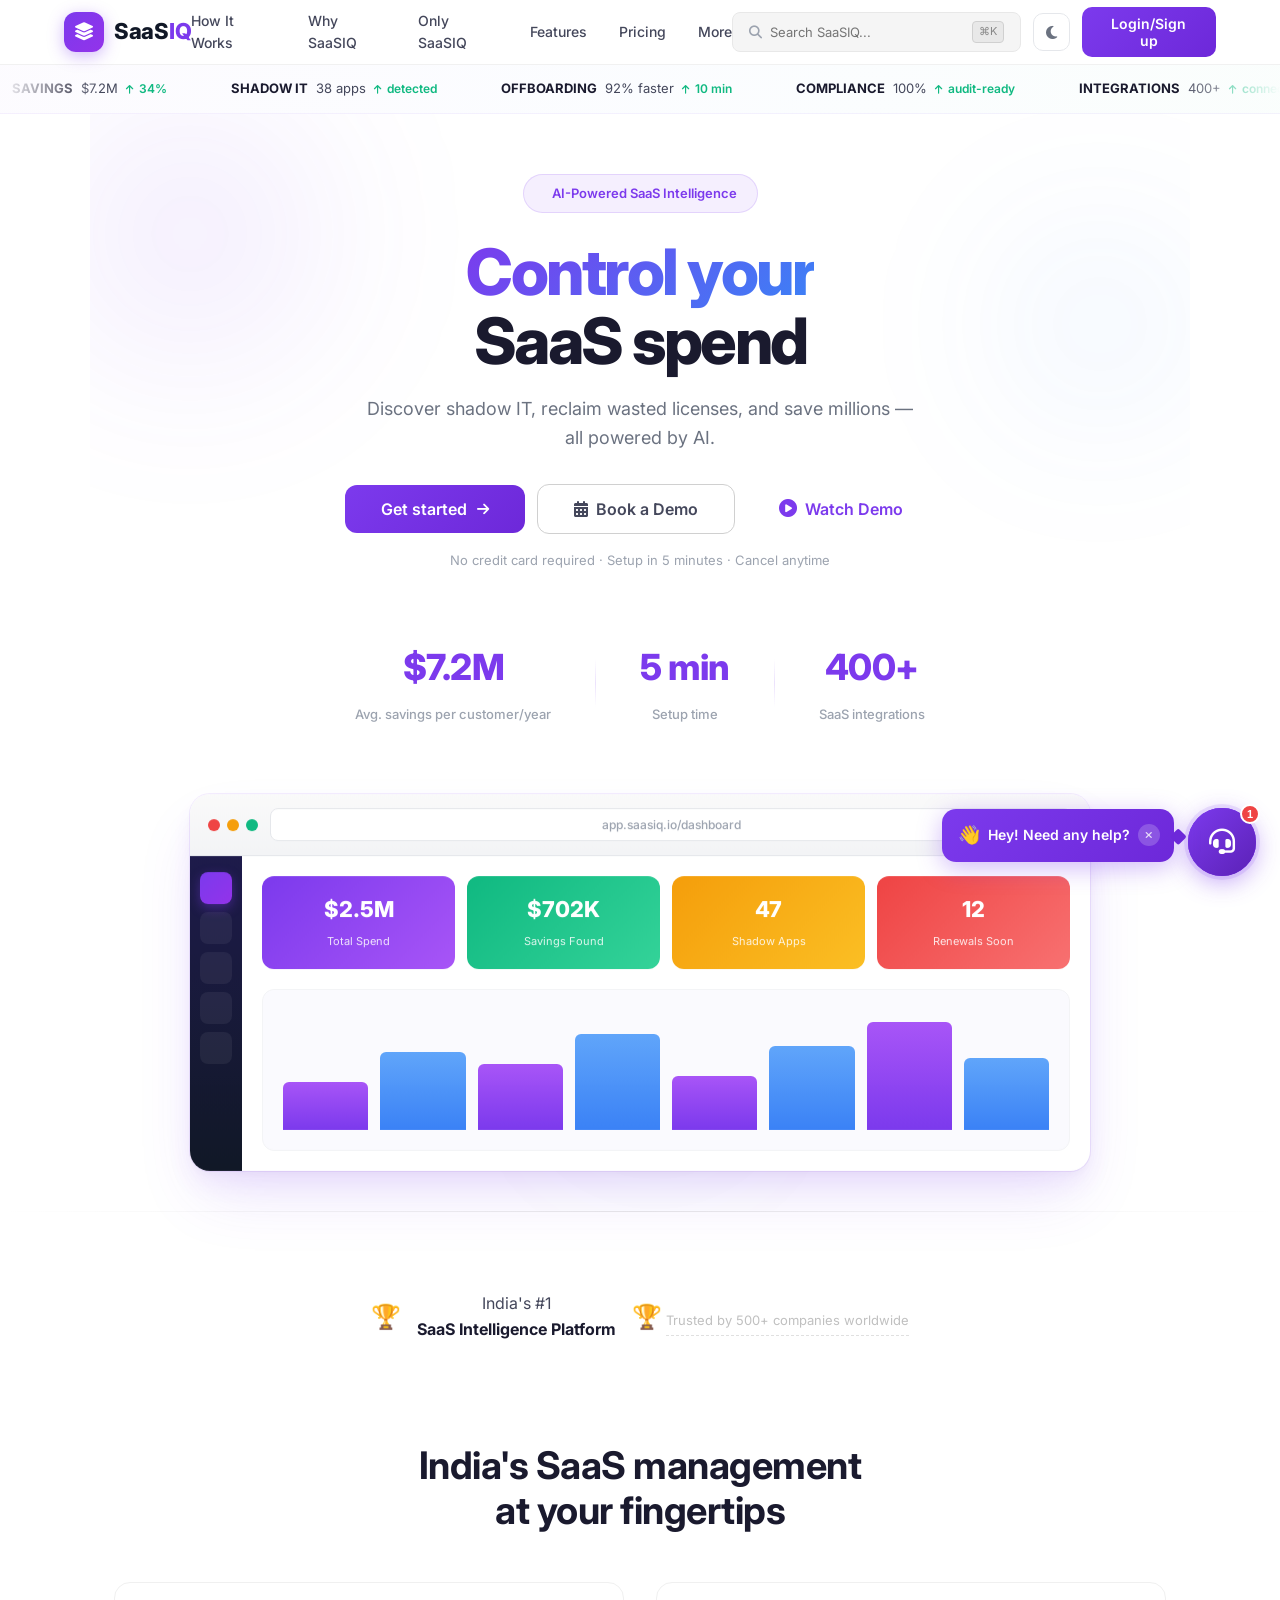
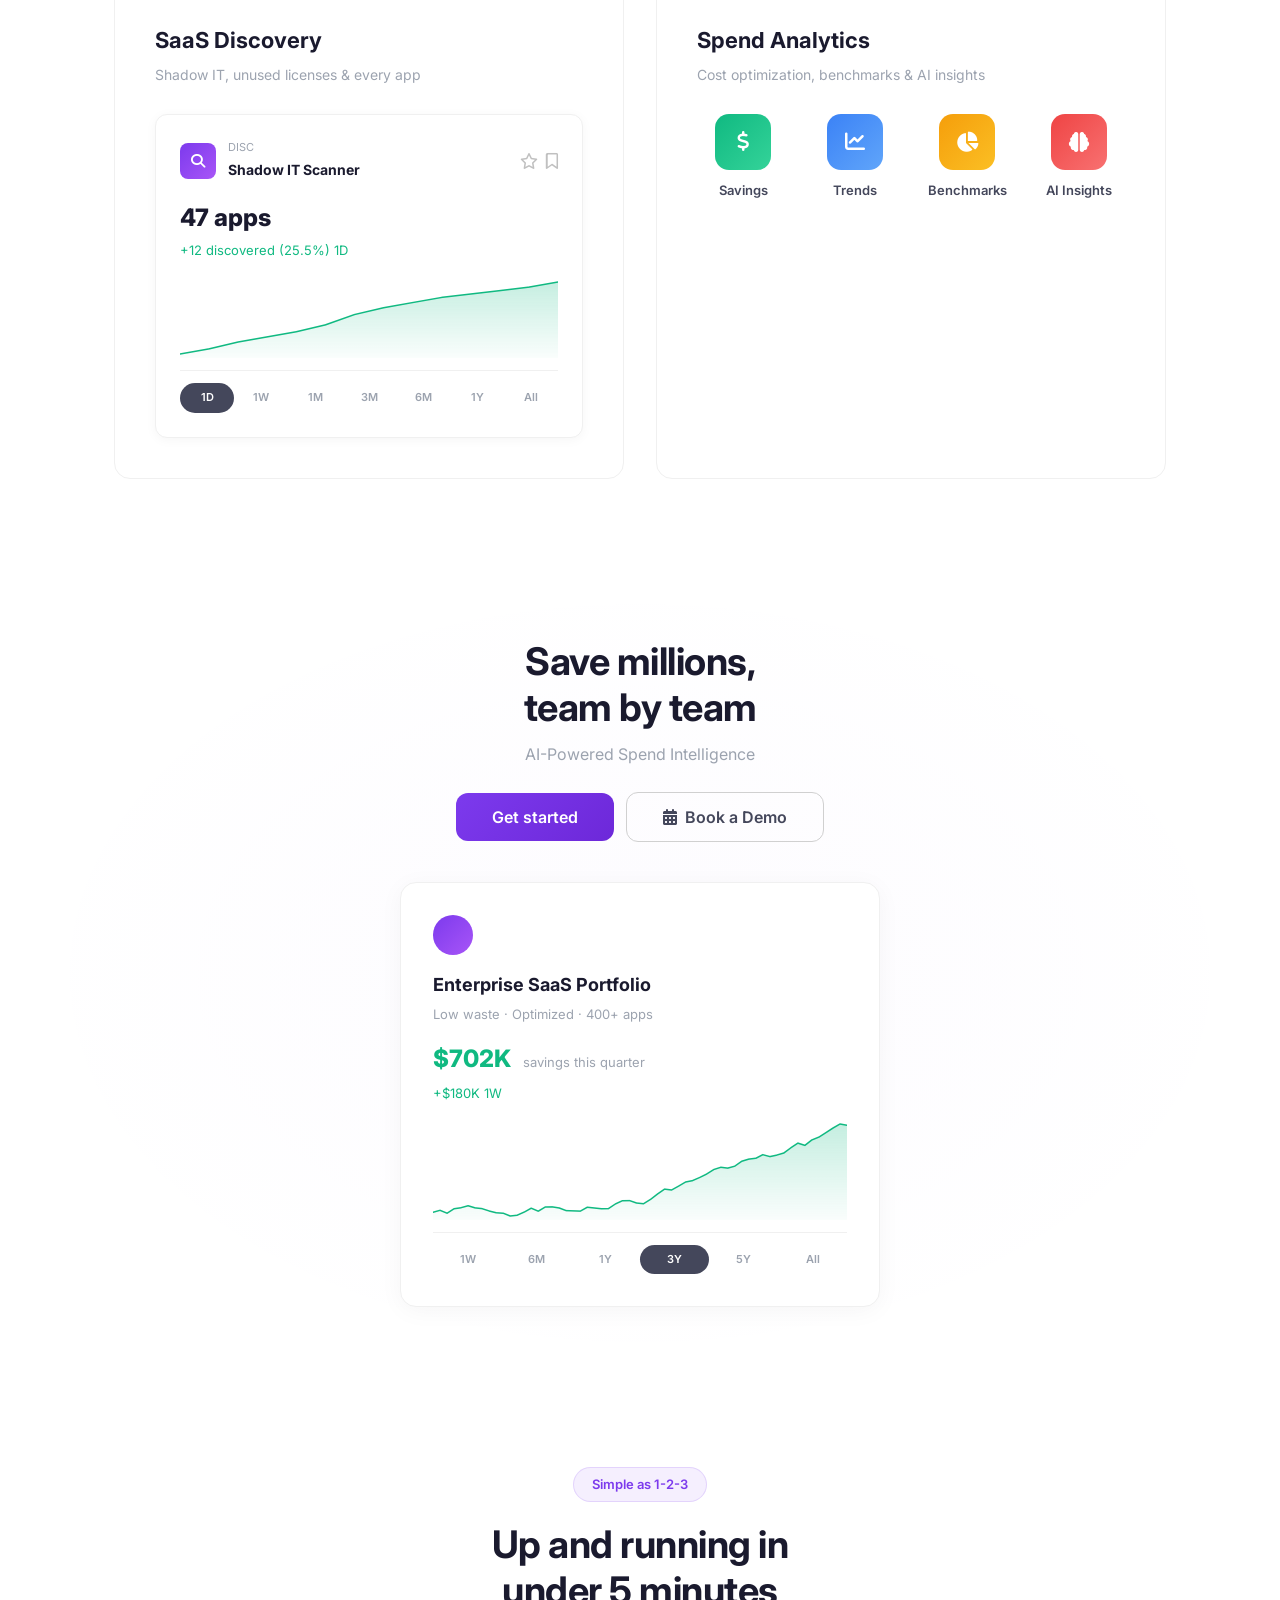
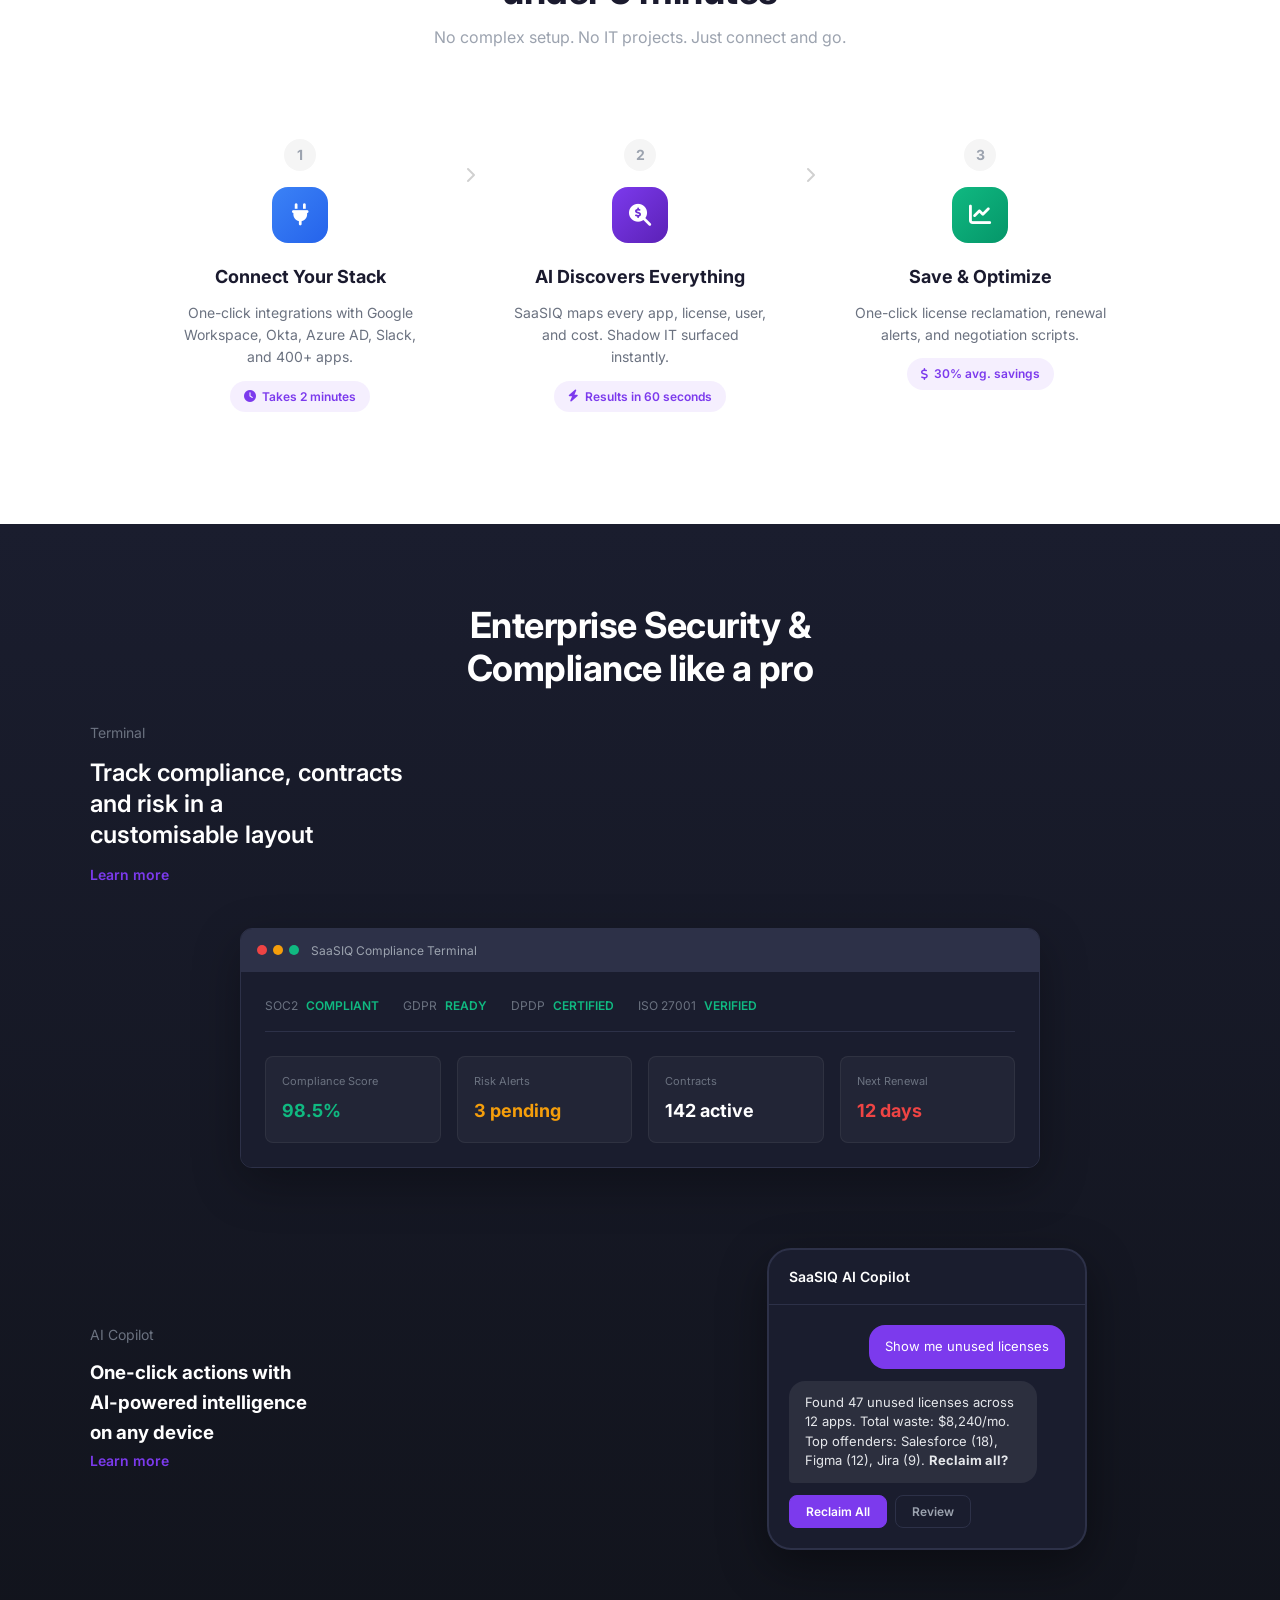
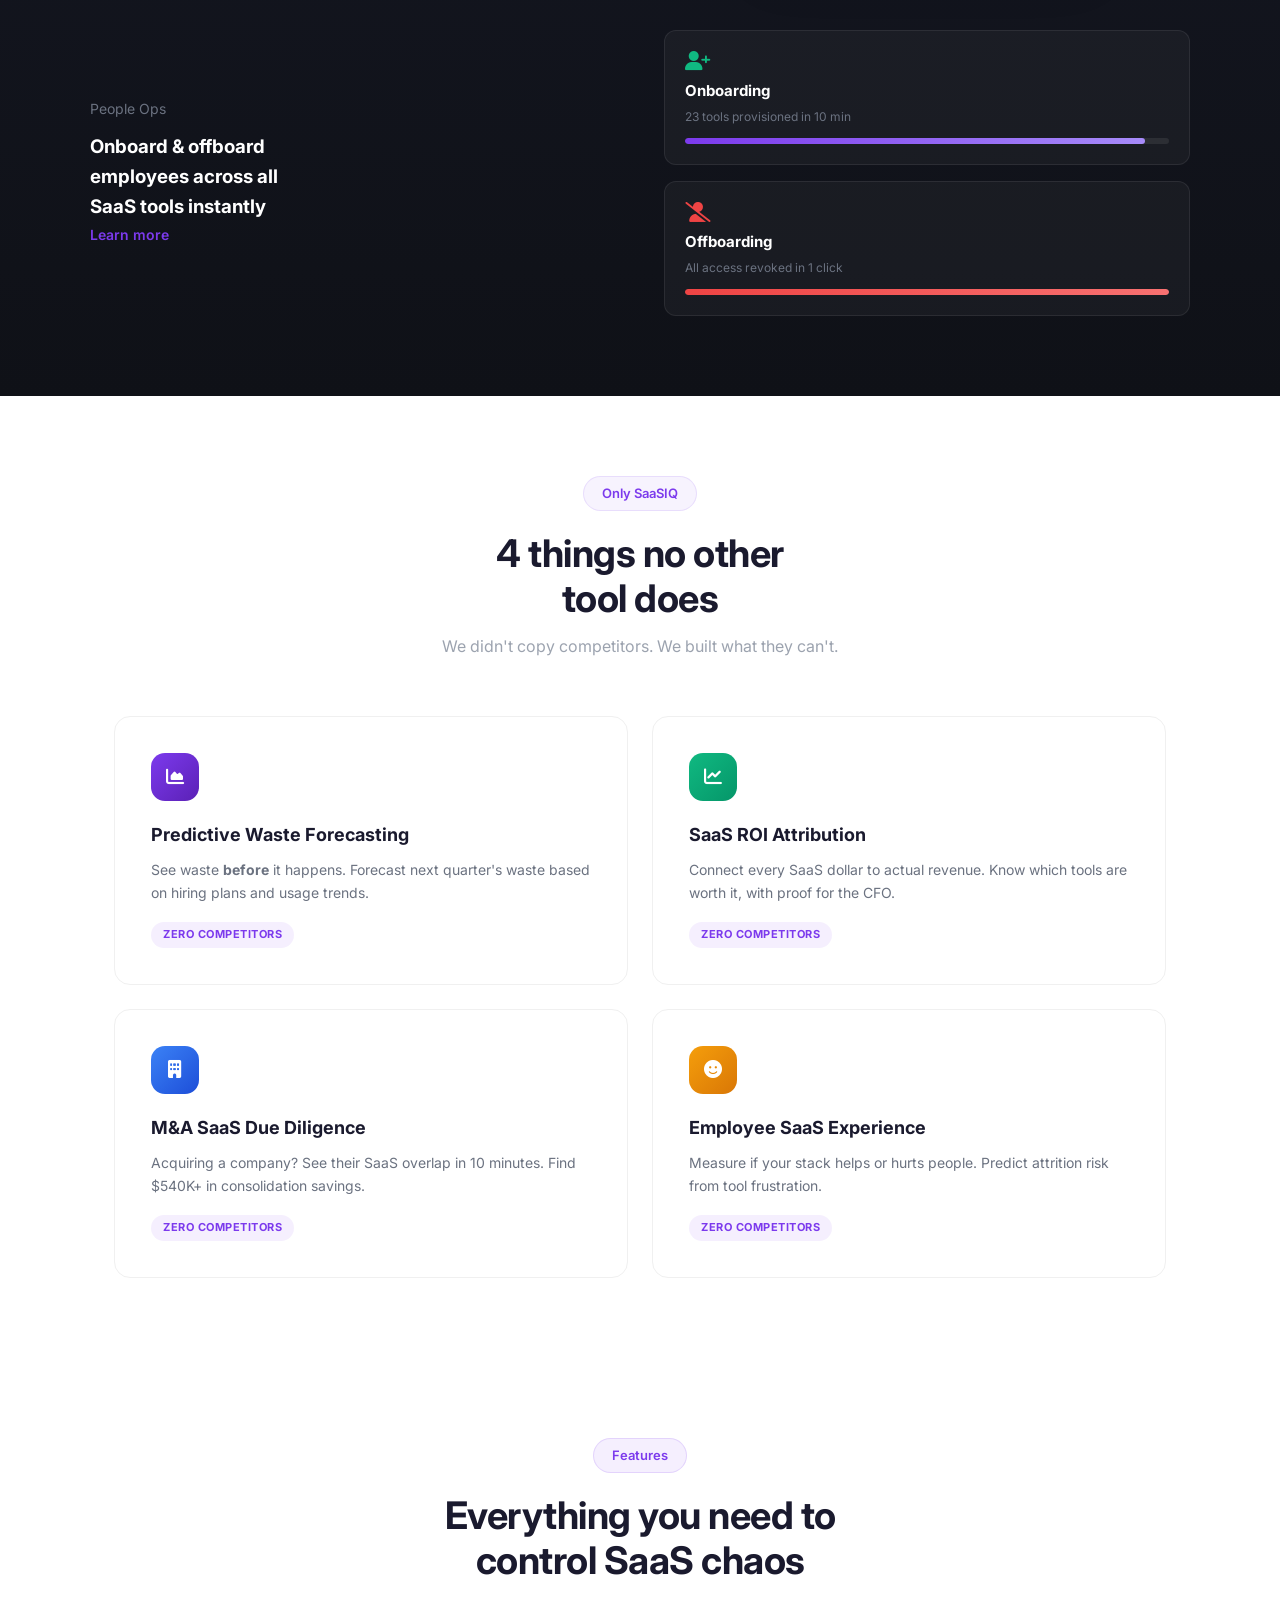
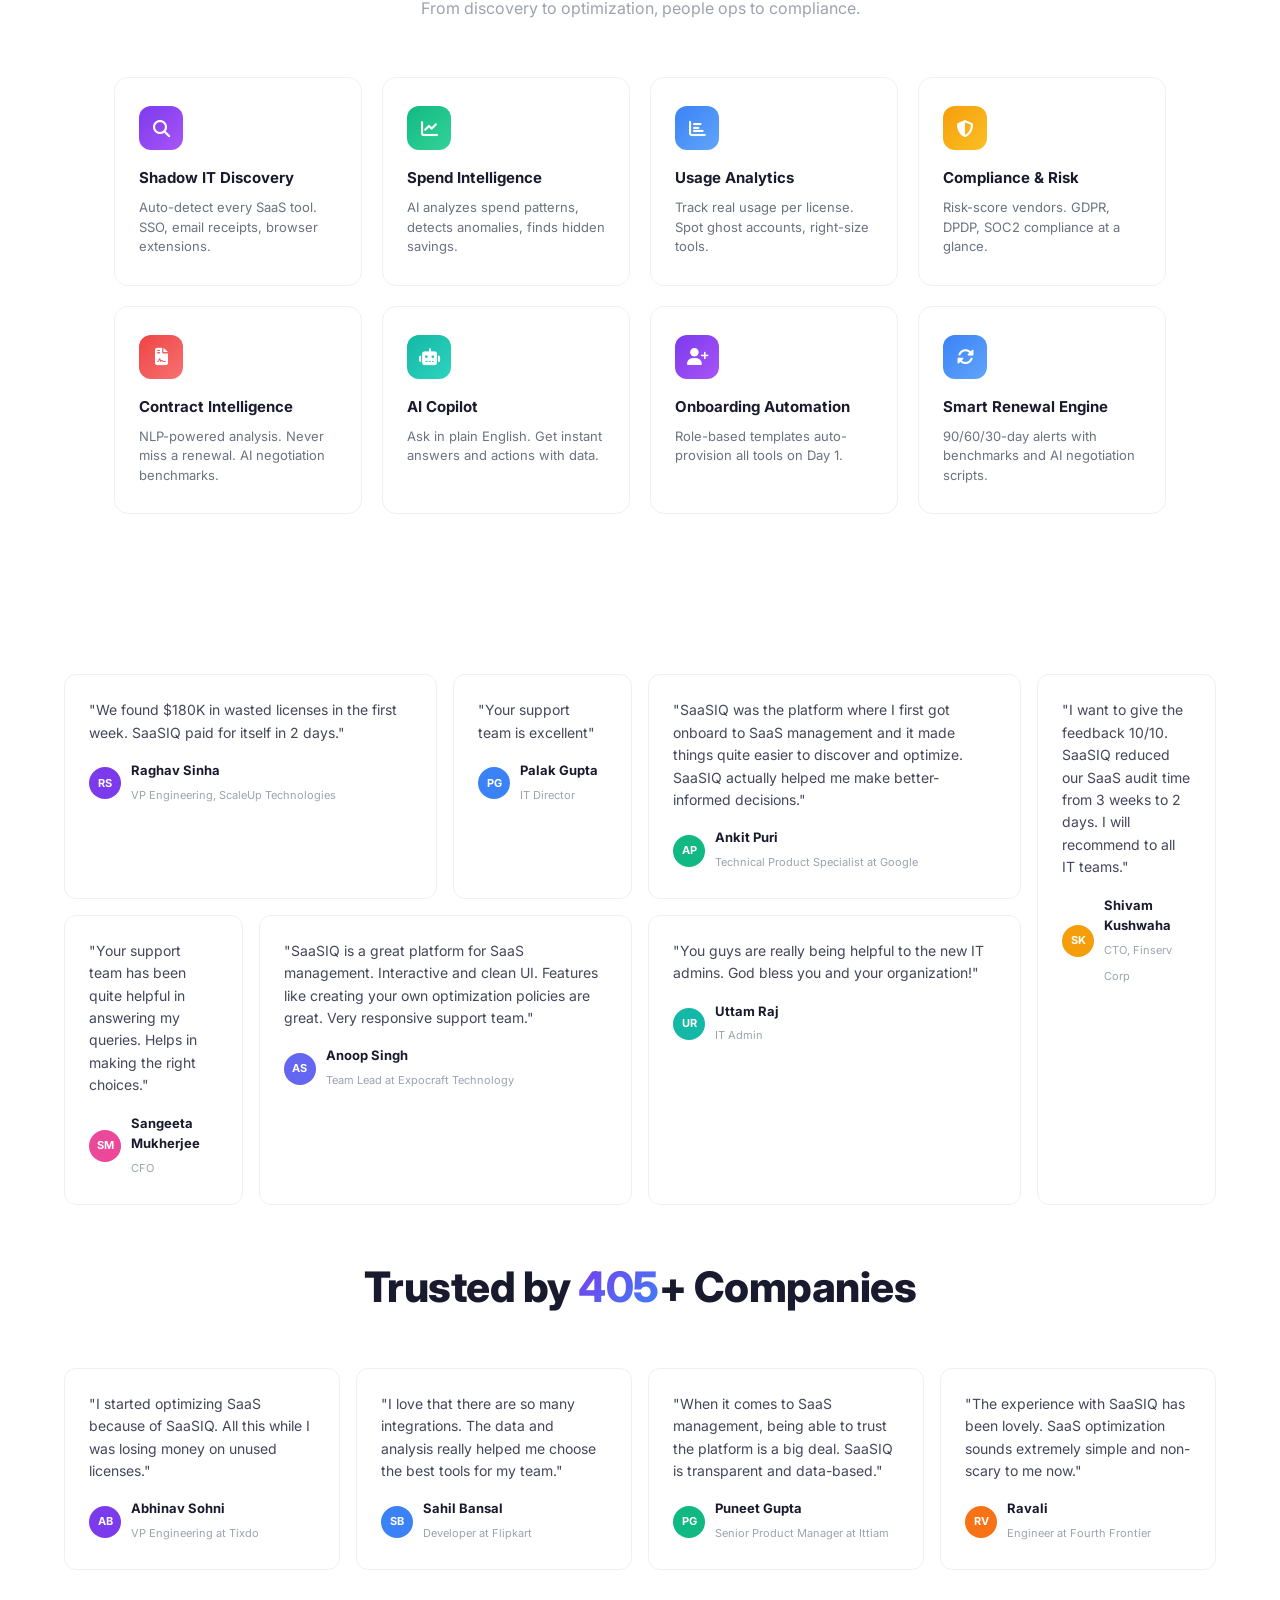
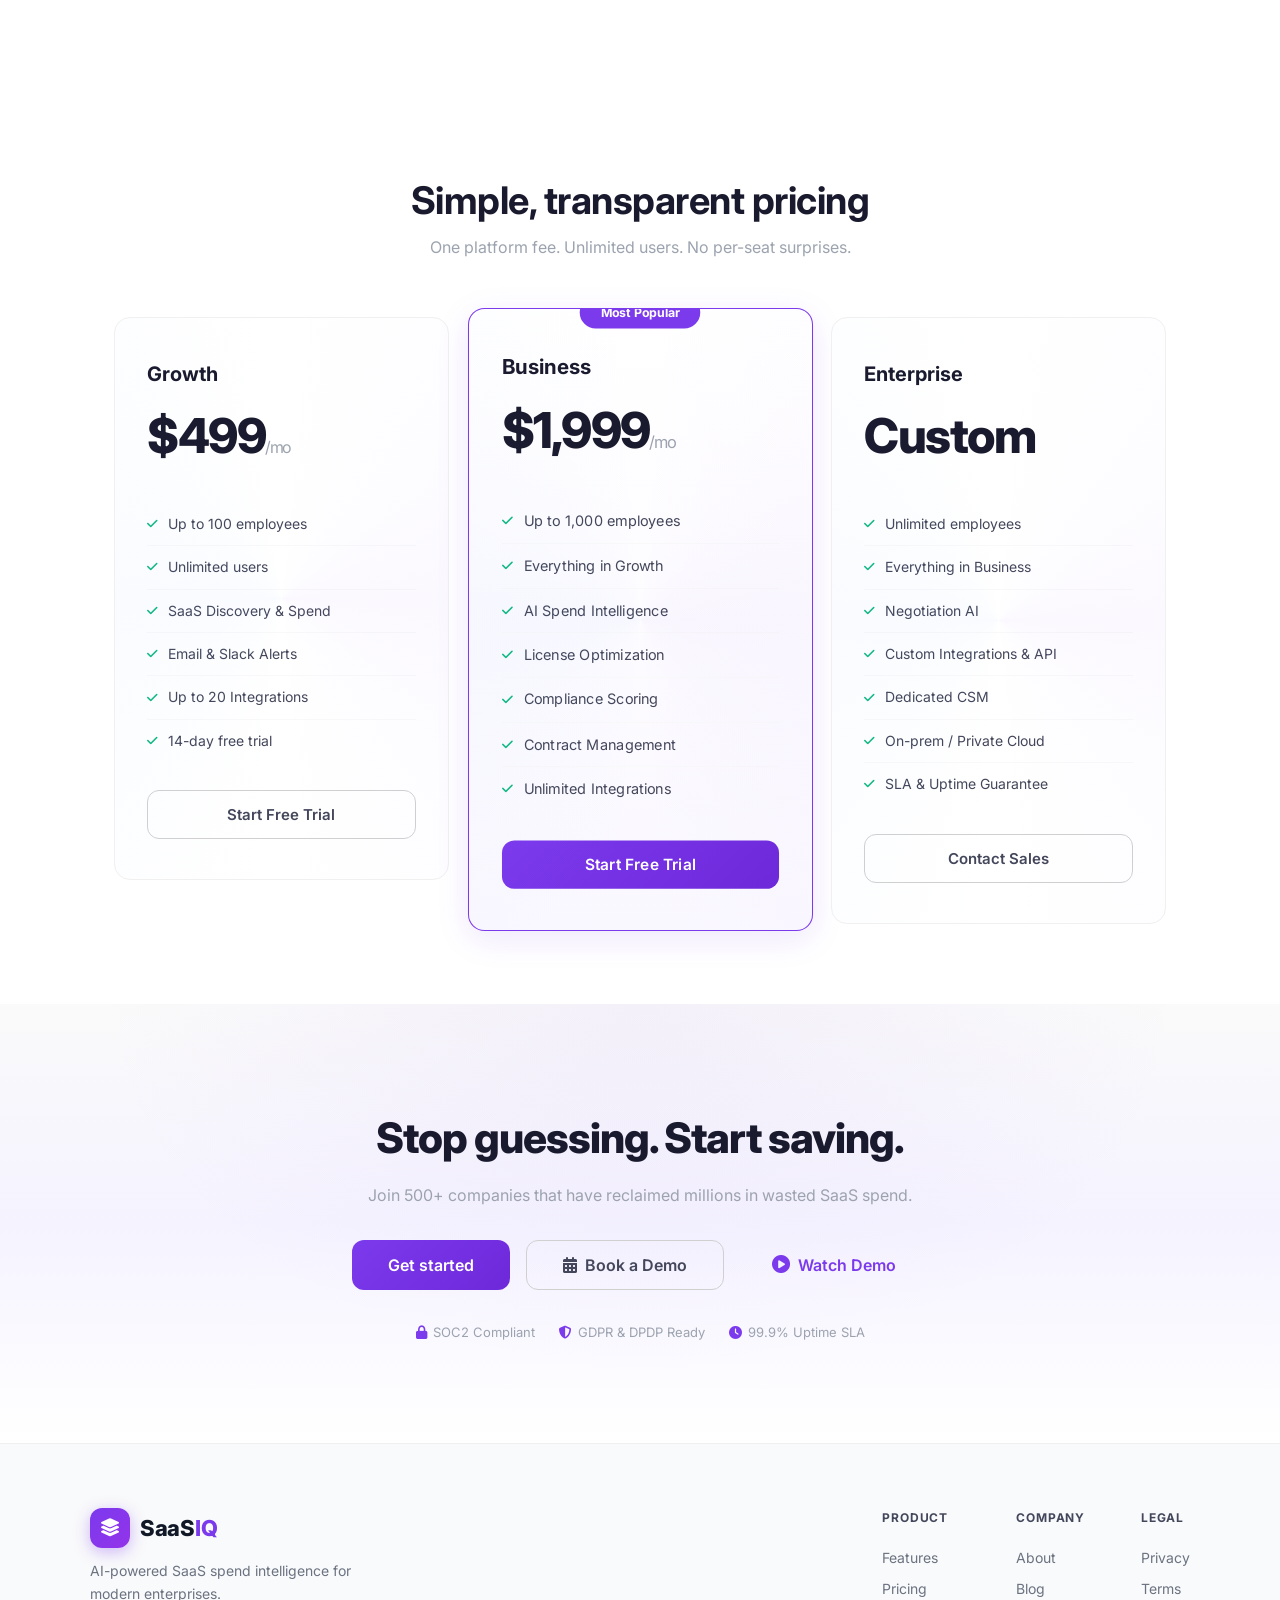
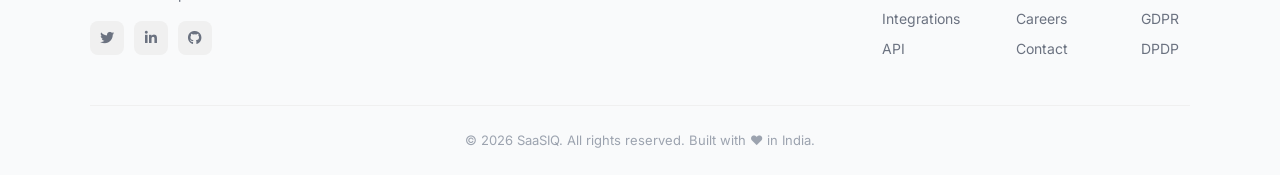
==== commit f19f2154: "feat: alternating left/right slide-in animations for product showcase and enterprise cards - Product" ====
--- a/index.html
+++ b/index.html
@@ -6,7 +6,7 @@
   <title>SaaSIQ AI-Powered SaaS Spend Intelligence</title>
   <meta name="description" content="SaaSIQ AI-Powered SaaS Spend Intelligence and Shadow IT Governance Platform. Discover, manage, and optimize your entire SaaS portfolio.">
   <link rel="icon" href="data:image/svg+xml,<svg xmlns='http://www.w3.org/2000/svg' viewBox='0 0 32 32'><rect width='32' height='32' rx='8' fill='%237C3AED'/><text x='16' y='22' font-size='18' font-weight='800' text-anchor='middle' fill='white' font-family='sans-serif'>S</text></svg>" type="image/svg+xml">
-  <link rel="stylesheet" href="styles.css?v=25">
+  <link rel="stylesheet" href="styles.css?v=26">
   <link href="https://fonts.googleapis.com/css2?family=Inter:wght@300;400;500;600;700;800&display=swap" rel="stylesheet">
   <link href="https://cdnjs.cloudflare.com/ajax/libs/font-awesome/6.4.0/css/all.min.css" rel="stylesheet">
   <style>
@@ -702,9 +702,9 @@
   <!-- ===== PRODUCT SHOWCASE: SaaS Intelligence ===== -->
   <section id="why-saasiq" class="gw-product-section">
     <h2 class="gw-reveal">India's SaaS management<br>at your fingertips</h2>
-    <div class="gw-product-grid gw-reveal">
+    <div class="gw-product-grid">
       <!-- Card 1: SaaS Discovery -->
-      <div class="gw-product-card">
+      <div class="gw-product-card gw-slide-in" data-direction="left" data-delay="0">
         <h3>SaaS Discovery</h3>
         <p class="gw-product-card-sub">Shadow IT, unused licenses & every app</p>
         <div class="gw-stock-card">
@@ -731,7 +731,7 @@
       </div>
 
       <!-- Card 2: Spend Analytics -->
-      <div class="gw-product-card">
+      <div class="gw-product-card gw-slide-in" data-direction="right" data-delay="1">
         <h3>Spend Analytics</h3>
         <p class="gw-product-card-sub">Cost optimization, benchmarks & AI insights</p>
         <div class="gw-etf-grid">
@@ -818,7 +818,7 @@
   <!-- ===== DARK SECTION: Enterprise Features ===== -->
   <section class="gw-dark-section">
     <div class="gw-dark-inner">
-      <div class="gw-dark-block">
+      <div class="gw-dark-block gw-slide-in" data-direction="left" data-delay="0">
         <h2>Enterprise Security &<br>Compliance like a pro</h2>
         <div class="gw-dark-features">
           <div class="gw-dark-feature">
@@ -862,7 +862,7 @@
         </div>
       </div>
 
-      <div class="gw-dark-block gw-dark-block-split">
+      <div class="gw-dark-block gw-dark-block-split gw-slide-in" data-direction="right" data-delay="1">
         <div class="gw-dark-left">
           <span class="gw-dark-label">AI Copilot</span>
           <h3>One-click actions with<br>AI-powered intelligence<br>on any device</h3>
@@ -888,7 +888,7 @@
         </div>
       </div>
 
-      <div class="gw-dark-block gw-dark-block-split">
+      <div class="gw-dark-block gw-dark-block-split gw-slide-in" data-direction="left" data-delay="2">
         <div class="gw-dark-left">
           <span class="gw-dark-label">People Ops</span>
           <h3>Onboard & offboard<br>employees across all<br>SaaS tools instantly</h3>
--- a/styles.css
+++ b/styles.css
@@ -5460,6 +5460,27 @@
 .gw-stagger-reveal.visible > *:nth-child(7) { transition-delay: 0.48s; }
 .gw-stagger-reveal.visible > *:nth-child(8) { transition-delay: 0.56s; }
 
+/* ===== ALTERNATING SLIDE-IN ANIMATIONS ===== */
+.gw-slide-in {
+  opacity: 0;
+  transition: opacity 0.8s cubic-bezier(0.16, 1, 0.3, 1), transform 0.8s cubic-bezier(0.16, 1, 0.3, 1);
+}
+.gw-slide-in[data-direction="left"] {
+  transform: translateX(-80px) scale(0.96);
+}
+.gw-slide-in[data-direction="right"] {
+  transform: translateX(80px) scale(0.96);
+}
+.gw-slide-in.visible {
+  opacity: 1;
+  transform: translateX(0) scale(1);
+}
+/* Staggered delays for sequential card reveals */
+.gw-slide-in[data-delay="1"] { transition-delay: 0.15s; }
+.gw-slide-in[data-delay="2"] { transition-delay: 0.3s; }
+.gw-slide-in[data-delay="3"] { transition-delay: 0.45s; }
+.gw-slide-in[data-delay="4"] { transition-delay: 0.6s; }
+
 /* ===== CARD TILT / GLOW ===== */
 .gw-tilt-card {
   transition: transform 0.4s cubic-bezier(0.16, 1, 0.3, 1), box-shadow 0.4s;
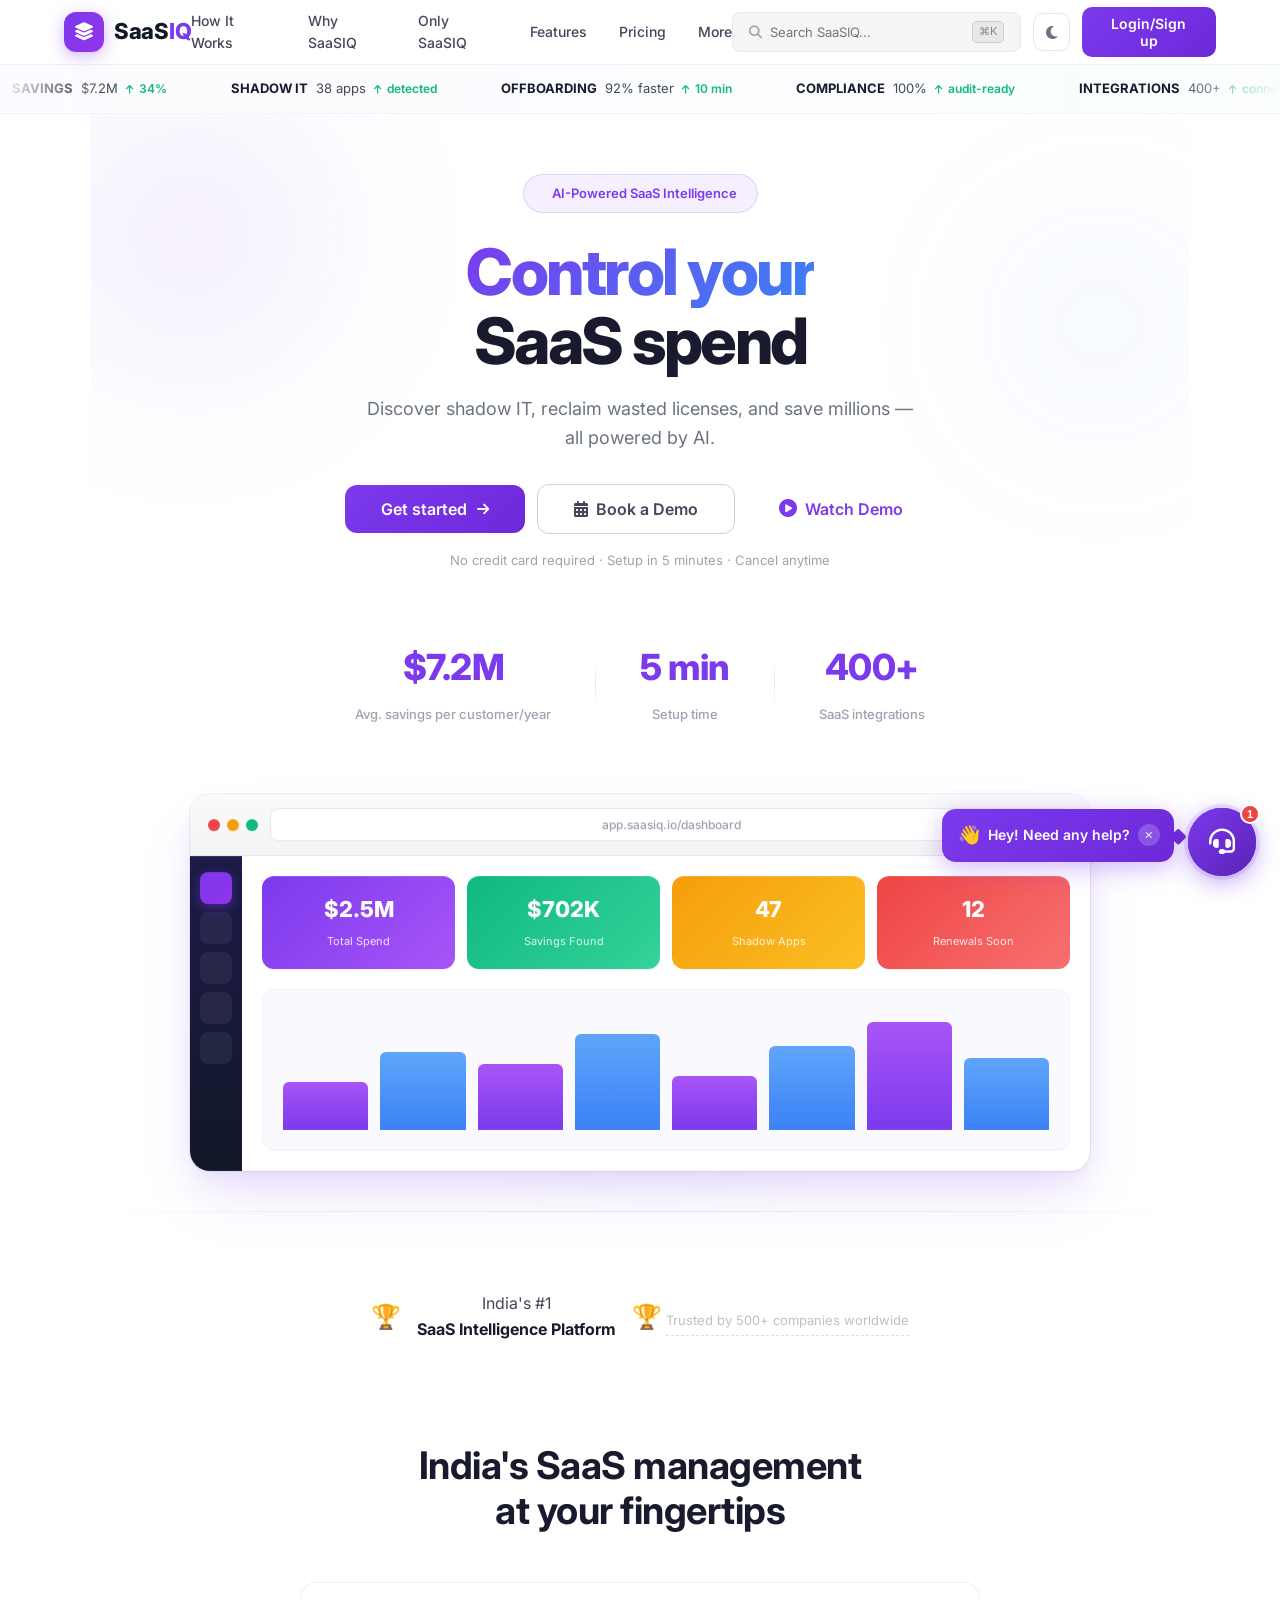
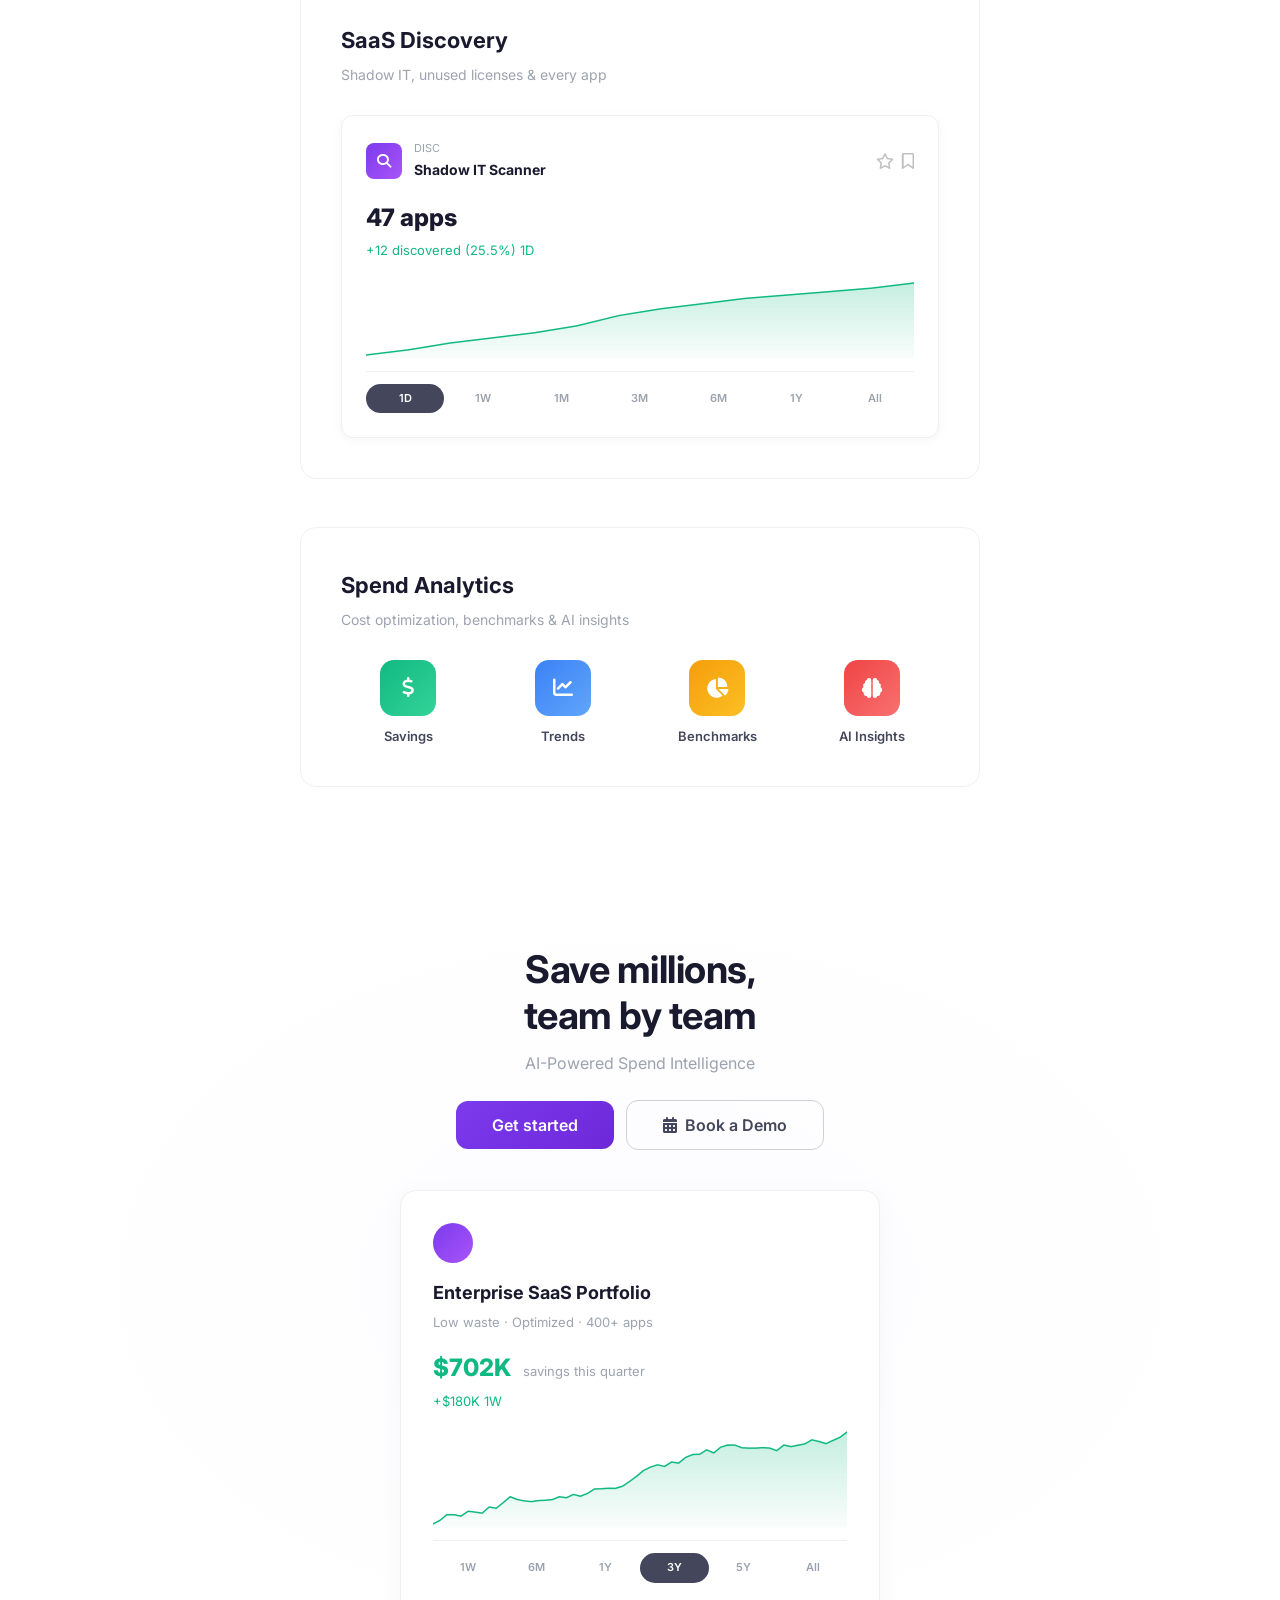
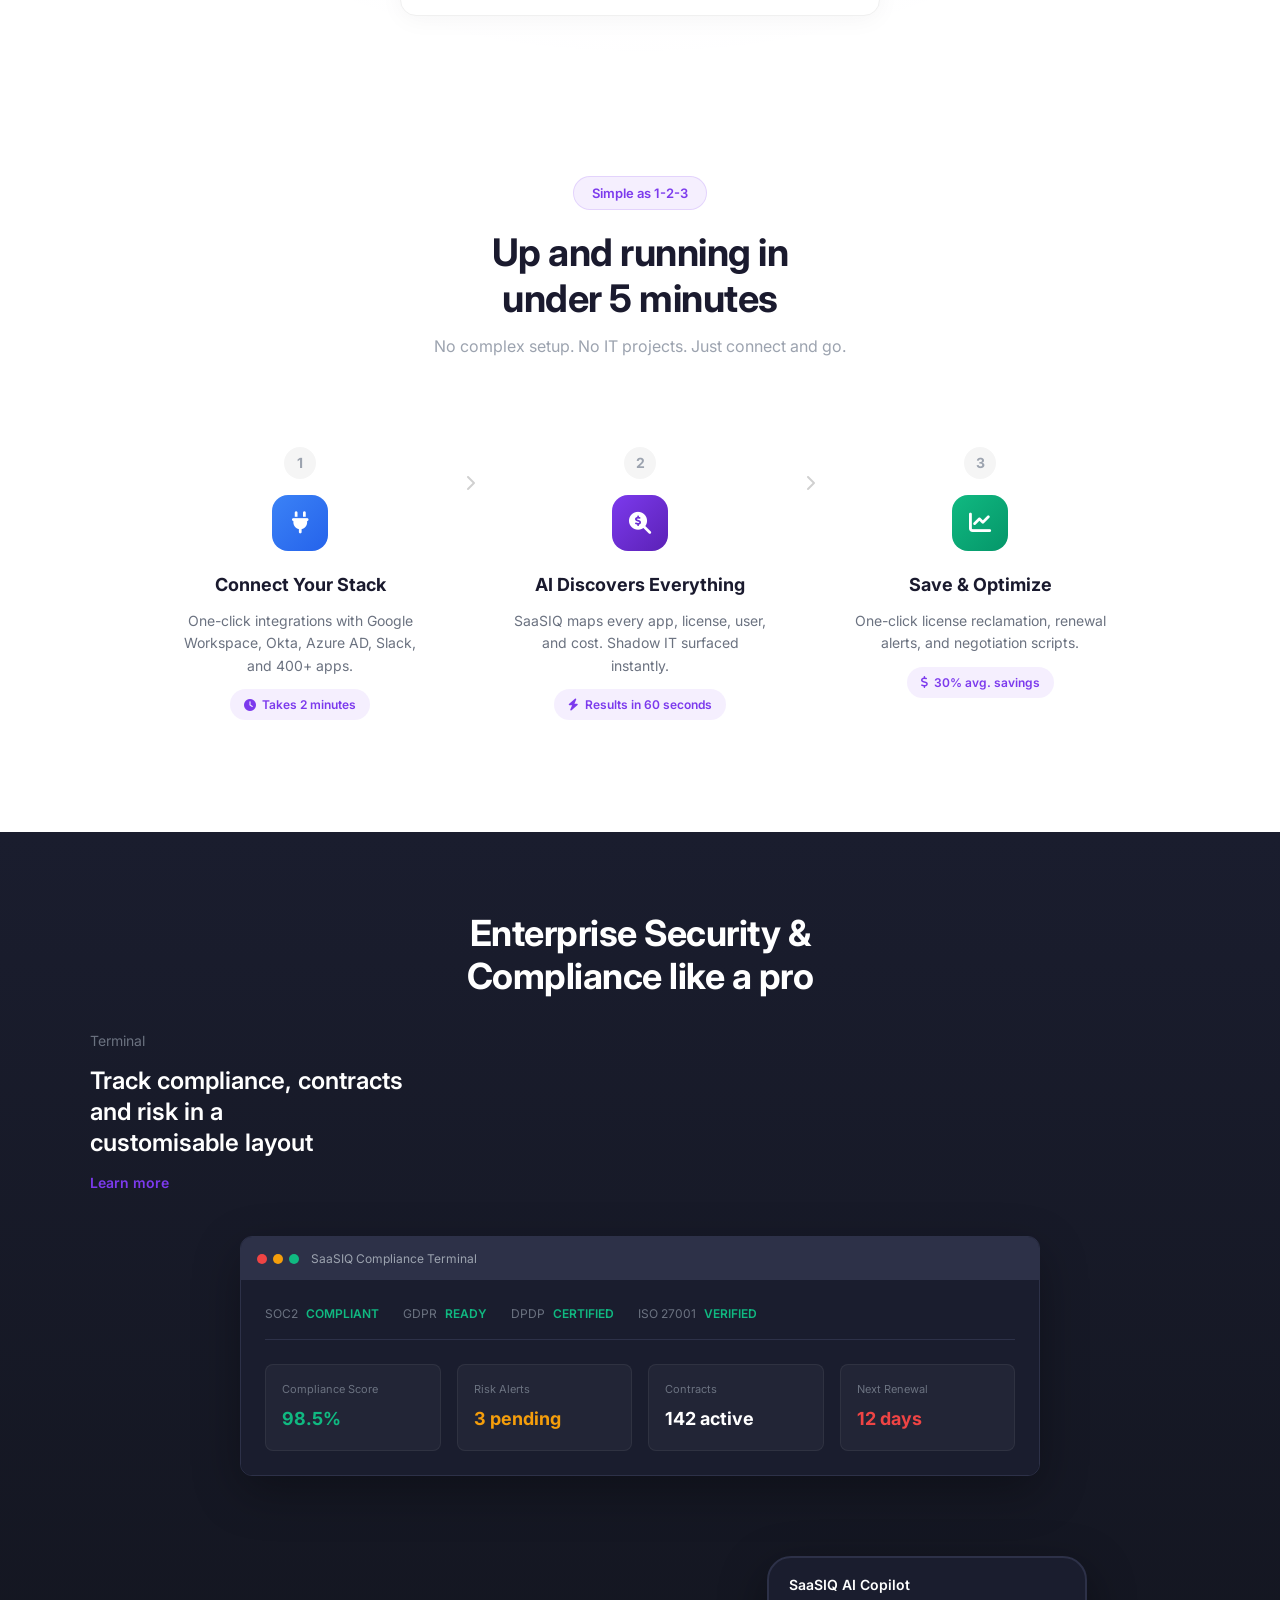
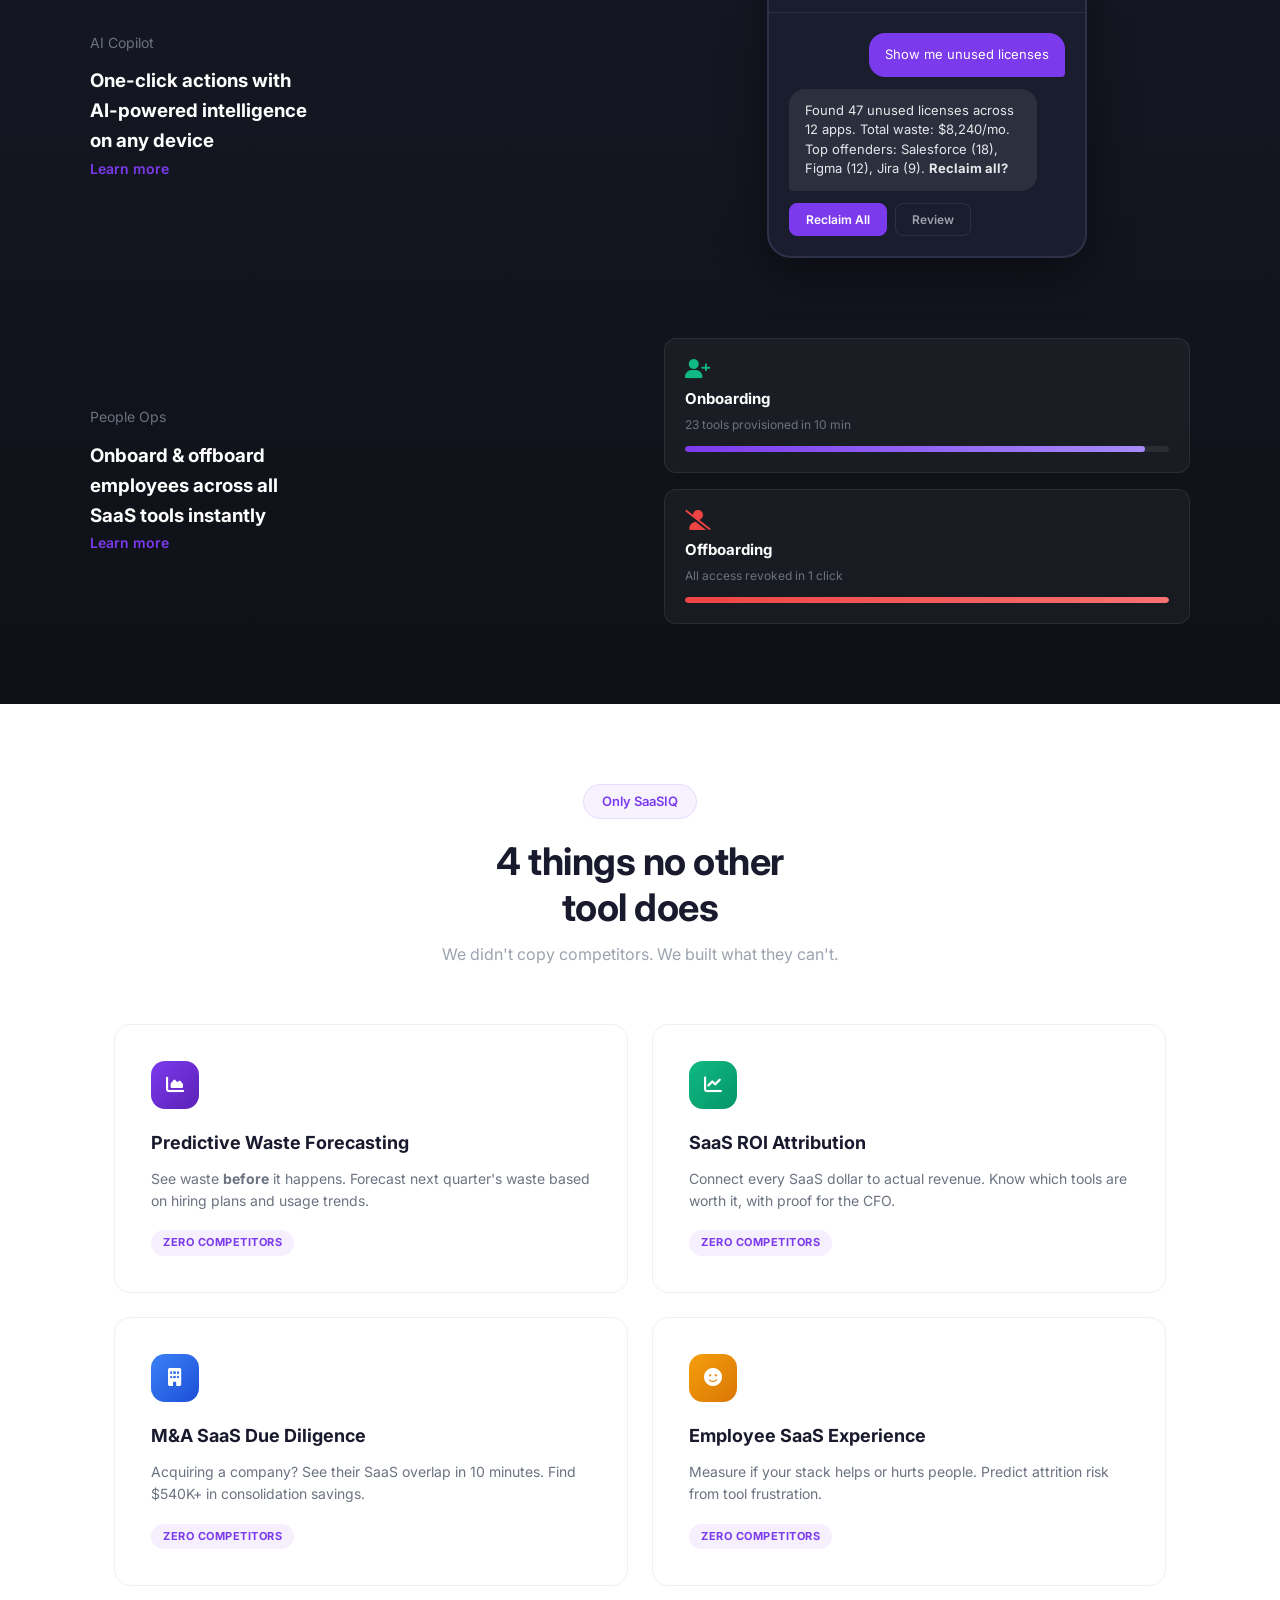
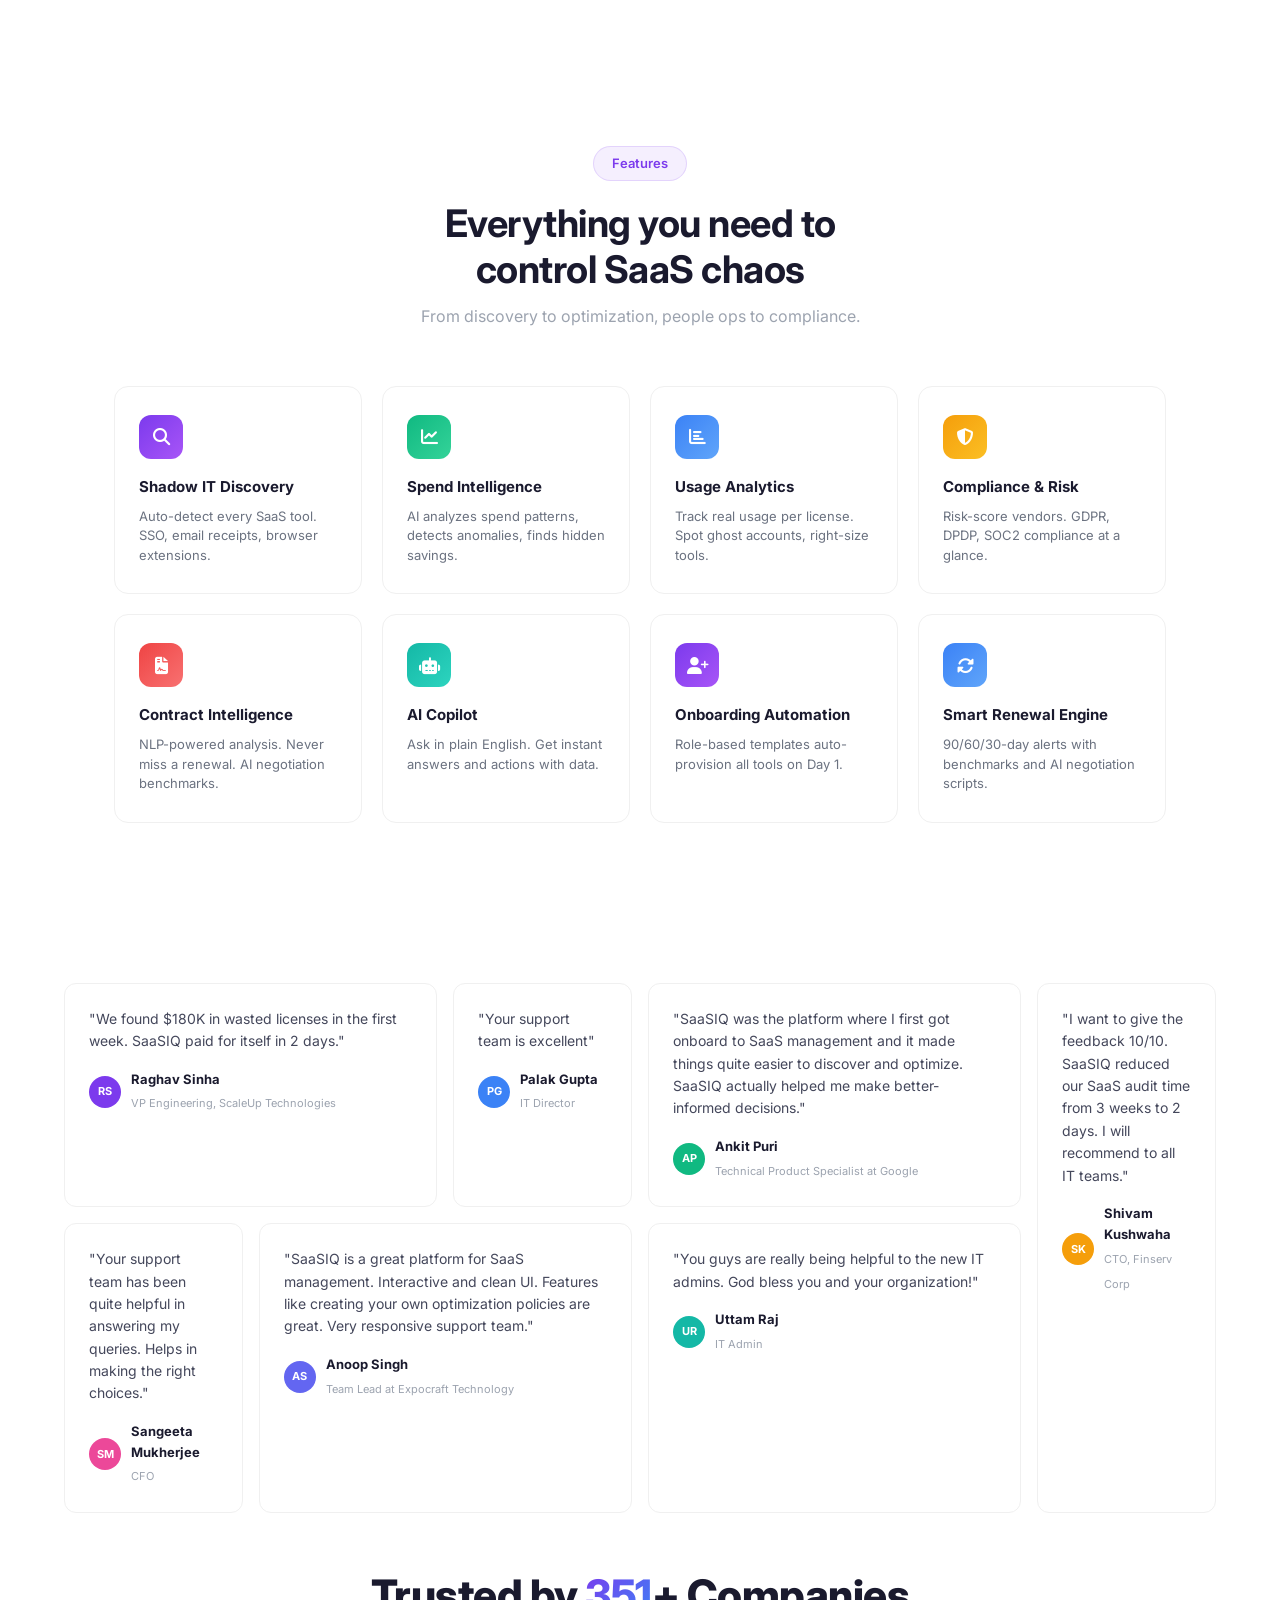
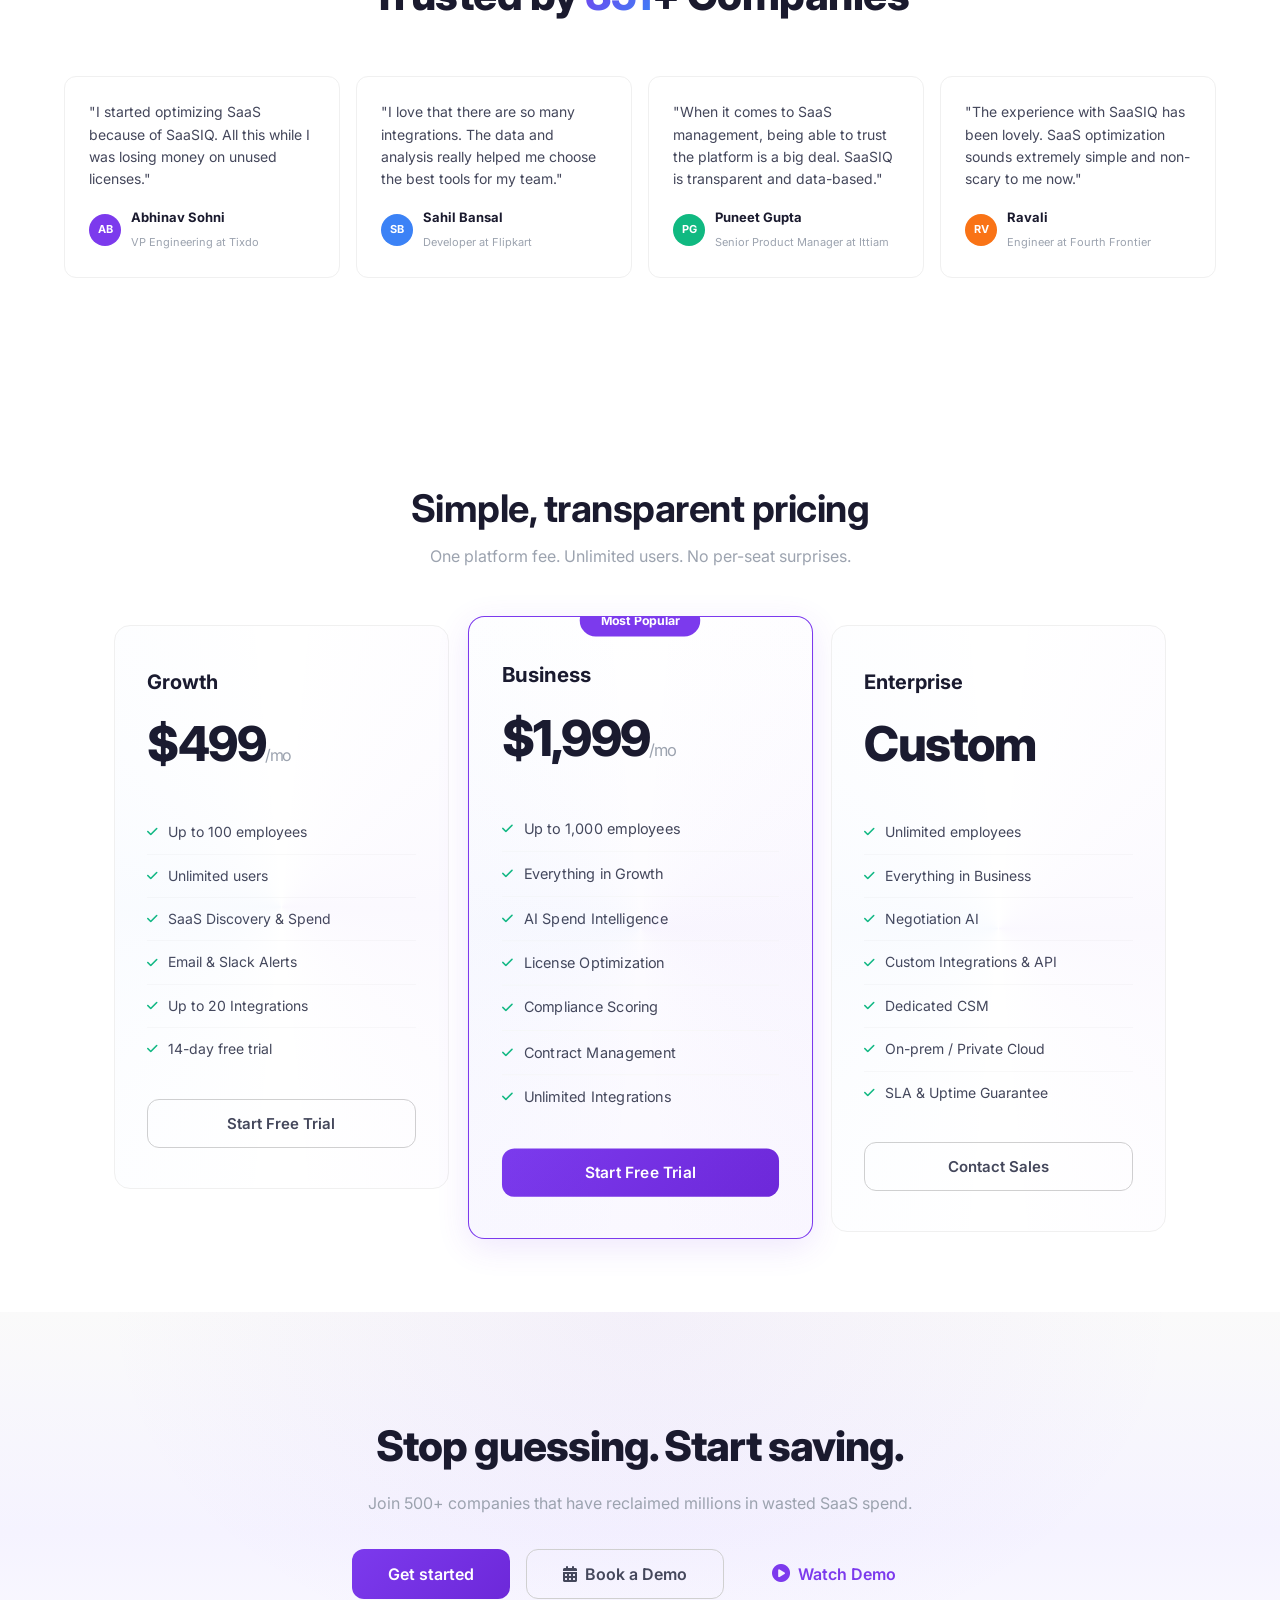
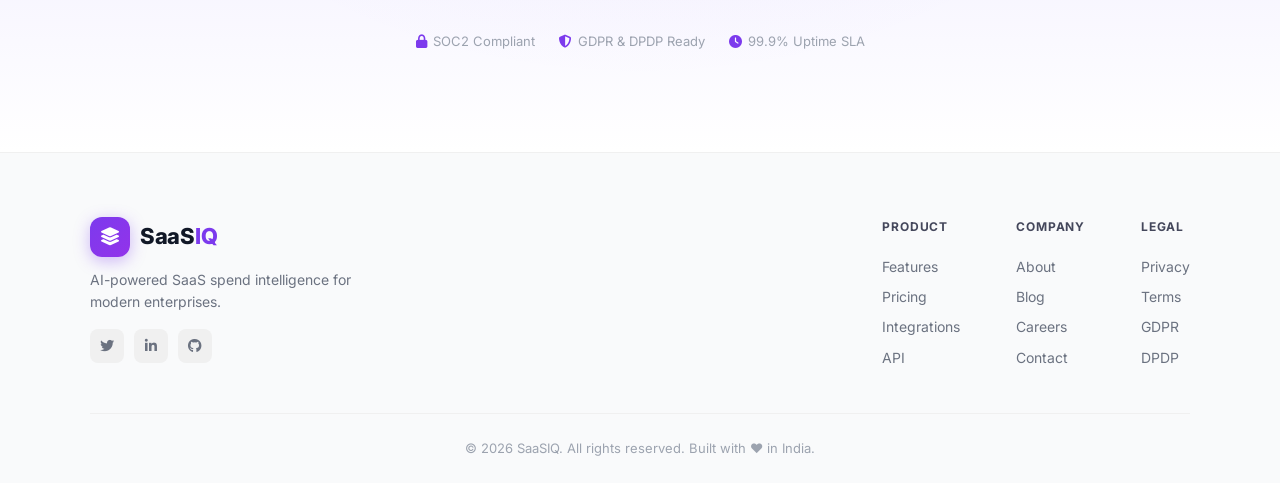
==== commit 8f7696ec: "fix: alternating slide-in cards trigger individually on scroll - Cards now stack vertically (single " ====
--- a/index.html
+++ b/index.html
@@ -6,7 +6,7 @@
   <title>SaaSIQ AI-Powered SaaS Spend Intelligence</title>
   <meta name="description" content="SaaSIQ AI-Powered SaaS Spend Intelligence and Shadow IT Governance Platform. Discover, manage, and optimize your entire SaaS portfolio.">
   <link rel="icon" href="data:image/svg+xml,<svg xmlns='http://www.w3.org/2000/svg' viewBox='0 0 32 32'><rect width='32' height='32' rx='8' fill='%237C3AED'/><text x='16' y='22' font-size='18' font-weight='800' text-anchor='middle' fill='white' font-family='sans-serif'>S</text></svg>" type="image/svg+xml">
-  <link rel="stylesheet" href="styles.css?v=26">
+  <link rel="stylesheet" href="styles.css?v=27">
   <link href="https://fonts.googleapis.com/css2?family=Inter:wght@300;400;500;600;700;800&display=swap" rel="stylesheet">
   <link href="https://cdnjs.cloudflare.com/ajax/libs/font-awesome/6.4.0/css/all.min.css" rel="stylesheet">
   <style>
@@ -704,7 +704,7 @@
     <h2 class="gw-reveal">India's SaaS management<br>at your fingertips</h2>
     <div class="gw-product-grid">
       <!-- Card 1: SaaS Discovery -->
-      <div class="gw-product-card gw-slide-in" data-direction="left" data-delay="0">
+      <div class="gw-product-card gw-slide-in">
         <h3>SaaS Discovery</h3>
         <p class="gw-product-card-sub">Shadow IT, unused licenses & every app</p>
         <div class="gw-stock-card">
@@ -731,7 +731,7 @@
       </div>
 
       <!-- Card 2: Spend Analytics -->
-      <div class="gw-product-card gw-slide-in" data-direction="right" data-delay="1">
+      <div class="gw-product-card gw-slide-in">
         <h3>Spend Analytics</h3>
         <p class="gw-product-card-sub">Cost optimization, benchmarks & AI insights</p>
         <div class="gw-etf-grid">
@@ -818,7 +818,7 @@
   <!-- ===== DARK SECTION: Enterprise Features ===== -->
   <section class="gw-dark-section">
     <div class="gw-dark-inner">
-      <div class="gw-dark-block gw-slide-in" data-direction="left" data-delay="0">
+      <div class="gw-dark-block gw-slide-in">
         <h2>Enterprise Security &<br>Compliance like a pro</h2>
         <div class="gw-dark-features">
           <div class="gw-dark-feature">
@@ -862,7 +862,7 @@
         </div>
       </div>
 
-      <div class="gw-dark-block gw-dark-block-split gw-slide-in" data-direction="right" data-delay="1">
+      <div class="gw-dark-block gw-dark-block-split gw-slide-in">
         <div class="gw-dark-left">
           <span class="gw-dark-label">AI Copilot</span>
           <h3>One-click actions with<br>AI-powered intelligence<br>on any device</h3>
@@ -888,7 +888,7 @@
         </div>
       </div>
 
-      <div class="gw-dark-block gw-dark-block-split gw-slide-in" data-direction="left" data-delay="2">
+      <div class="gw-dark-block gw-dark-block-split gw-slide-in">
         <div class="gw-dark-left">
           <span class="gw-dark-label">People Ops</span>
           <h3>Onboard & offboard<br>employees across all<br>SaaS tools instantly</h3>
--- a/styles.css
+++ b/styles.css
@@ -5463,23 +5463,19 @@
 /* ===== ALTERNATING SLIDE-IN ANIMATIONS ===== */
 .gw-slide-in {
   opacity: 0;
-  transition: opacity 0.8s cubic-bezier(0.16, 1, 0.3, 1), transform 0.8s cubic-bezier(0.16, 1, 0.3, 1);
-}
-.gw-slide-in[data-direction="left"] {
-  transform: translateX(-80px) scale(0.96);
-}
-.gw-slide-in[data-direction="right"] {
-  transform: translateX(80px) scale(0.96);
+  transition: opacity 0.9s cubic-bezier(0.16, 1, 0.3, 1), transform 0.9s cubic-bezier(0.16, 1, 0.3, 1);
+  will-change: transform, opacity;
+}
+.gw-slide-in.from-left {
+  transform: translateX(-120px) rotate(-1.5deg) scale(0.92);
+}
+.gw-slide-in.from-right {
+  transform: translateX(120px) rotate(1.5deg) scale(0.92);
 }
 .gw-slide-in.visible {
   opacity: 1;
-  transform: translateX(0) scale(1);
-}
-/* Staggered delays for sequential card reveals */
-.gw-slide-in[data-delay="1"] { transition-delay: 0.15s; }
-.gw-slide-in[data-delay="2"] { transition-delay: 0.3s; }
-.gw-slide-in[data-delay="3"] { transition-delay: 0.45s; }
-.gw-slide-in[data-delay="4"] { transition-delay: 0.6s; }
+  transform: translateX(0) rotate(0deg) scale(1);
+}
 
 /* ===== CARD TILT / GLOW ===== */
 .gw-tilt-card {
@@ -5720,8 +5716,9 @@
   letter-spacing: -0.5px; margin-bottom: 48px; line-height: 1.2;
 }
 .gw-product-grid {
-  display: grid; grid-template-columns: 1fr 1fr; gap: 32px;
+  display: flex; flex-direction: column; gap: 48px;
   text-align: left;
+  max-width: 680px; margin: 0 auto;
 }
 .gw-product-card {
   padding: 40px;
@@ -7231,7 +7228,7 @@
   .gw-hero-desc { font-size: 15px; }
   .gw-hero-stats { flex-direction: column; gap: 0; }
   .gw-hero-stat-divider { width: 60px; height: 1px; background: linear-gradient(90deg, transparent, rgba(124,58,237,0.15), transparent); }
-  .gw-product-grid { grid-template-columns: 1fr; }
+  .gw-product-grid { max-width: 100%; }
   .gw-hiw-steps { flex-direction: column; align-items: center; }
   .gw-hiw-connector { padding-top: 0; transform: rotate(90deg); }
   .gw-dark-block-split { grid-template-columns: 1fr; gap: 32px; }
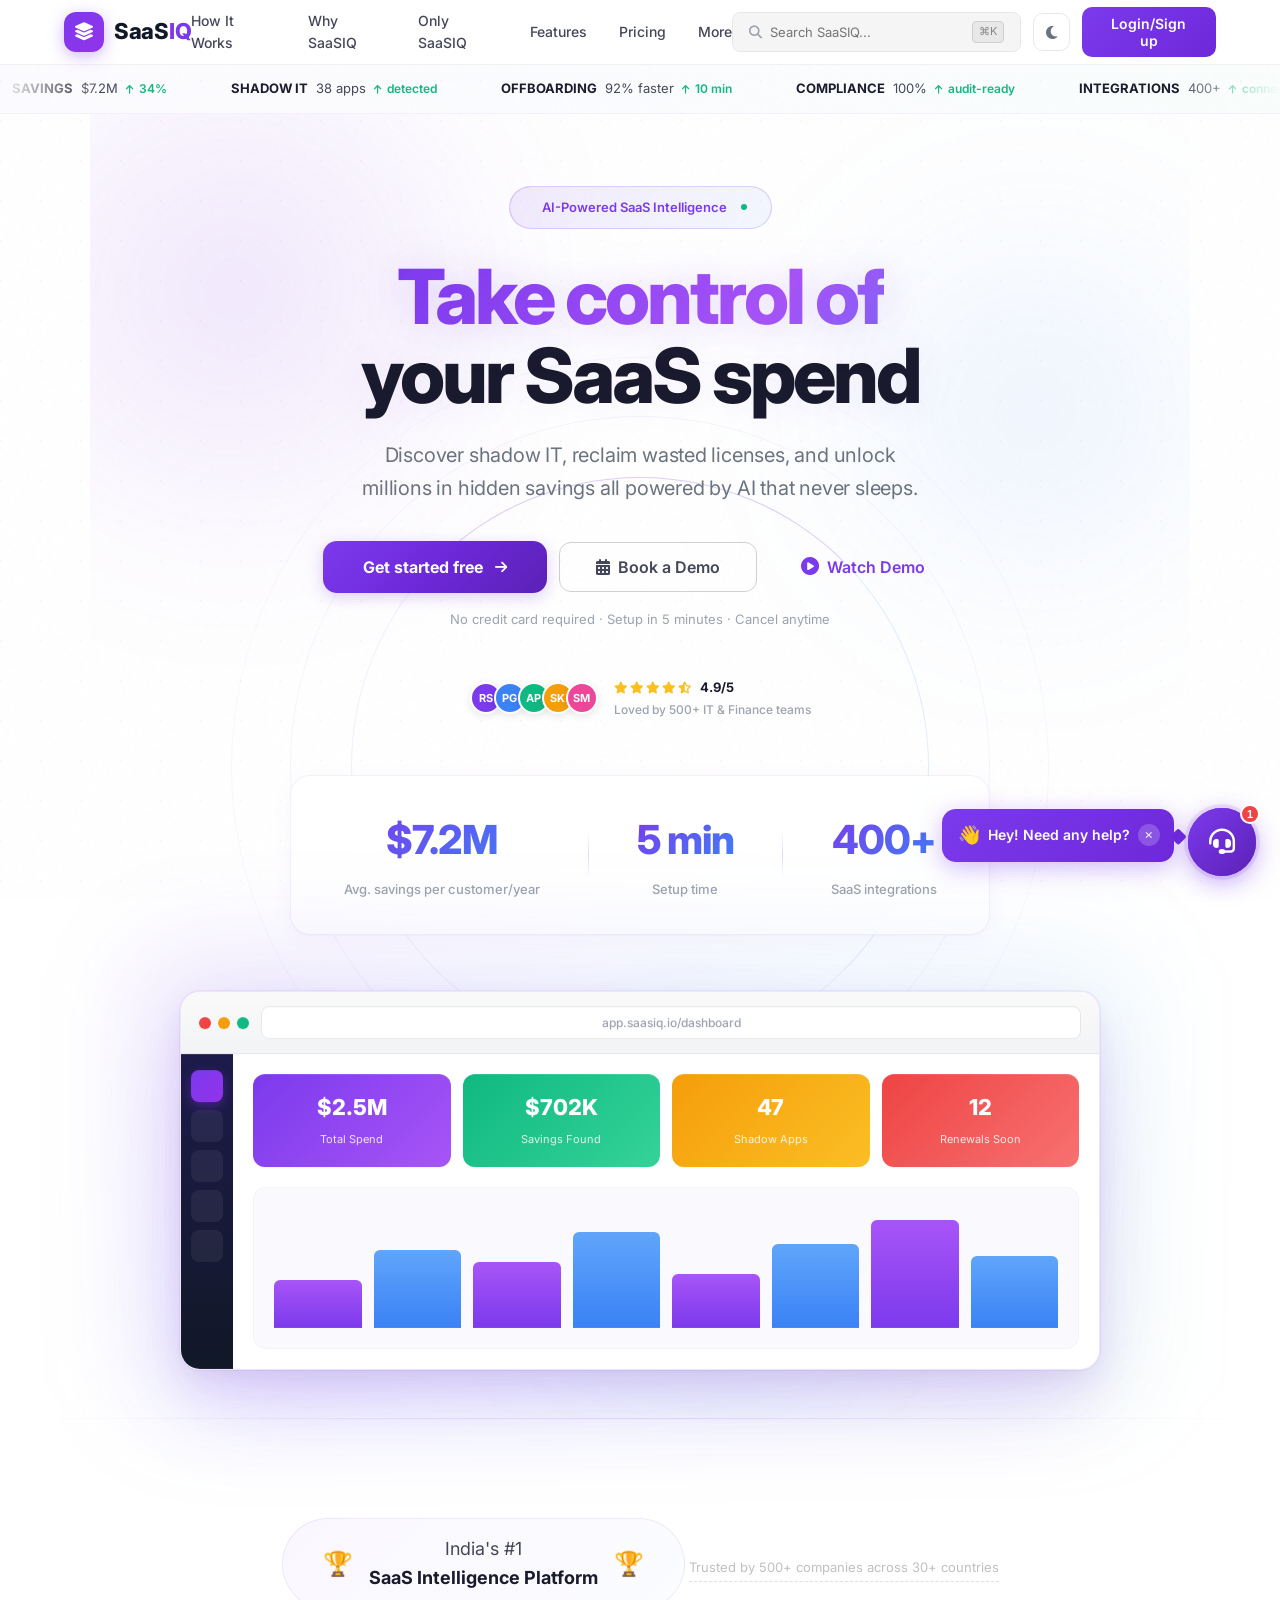
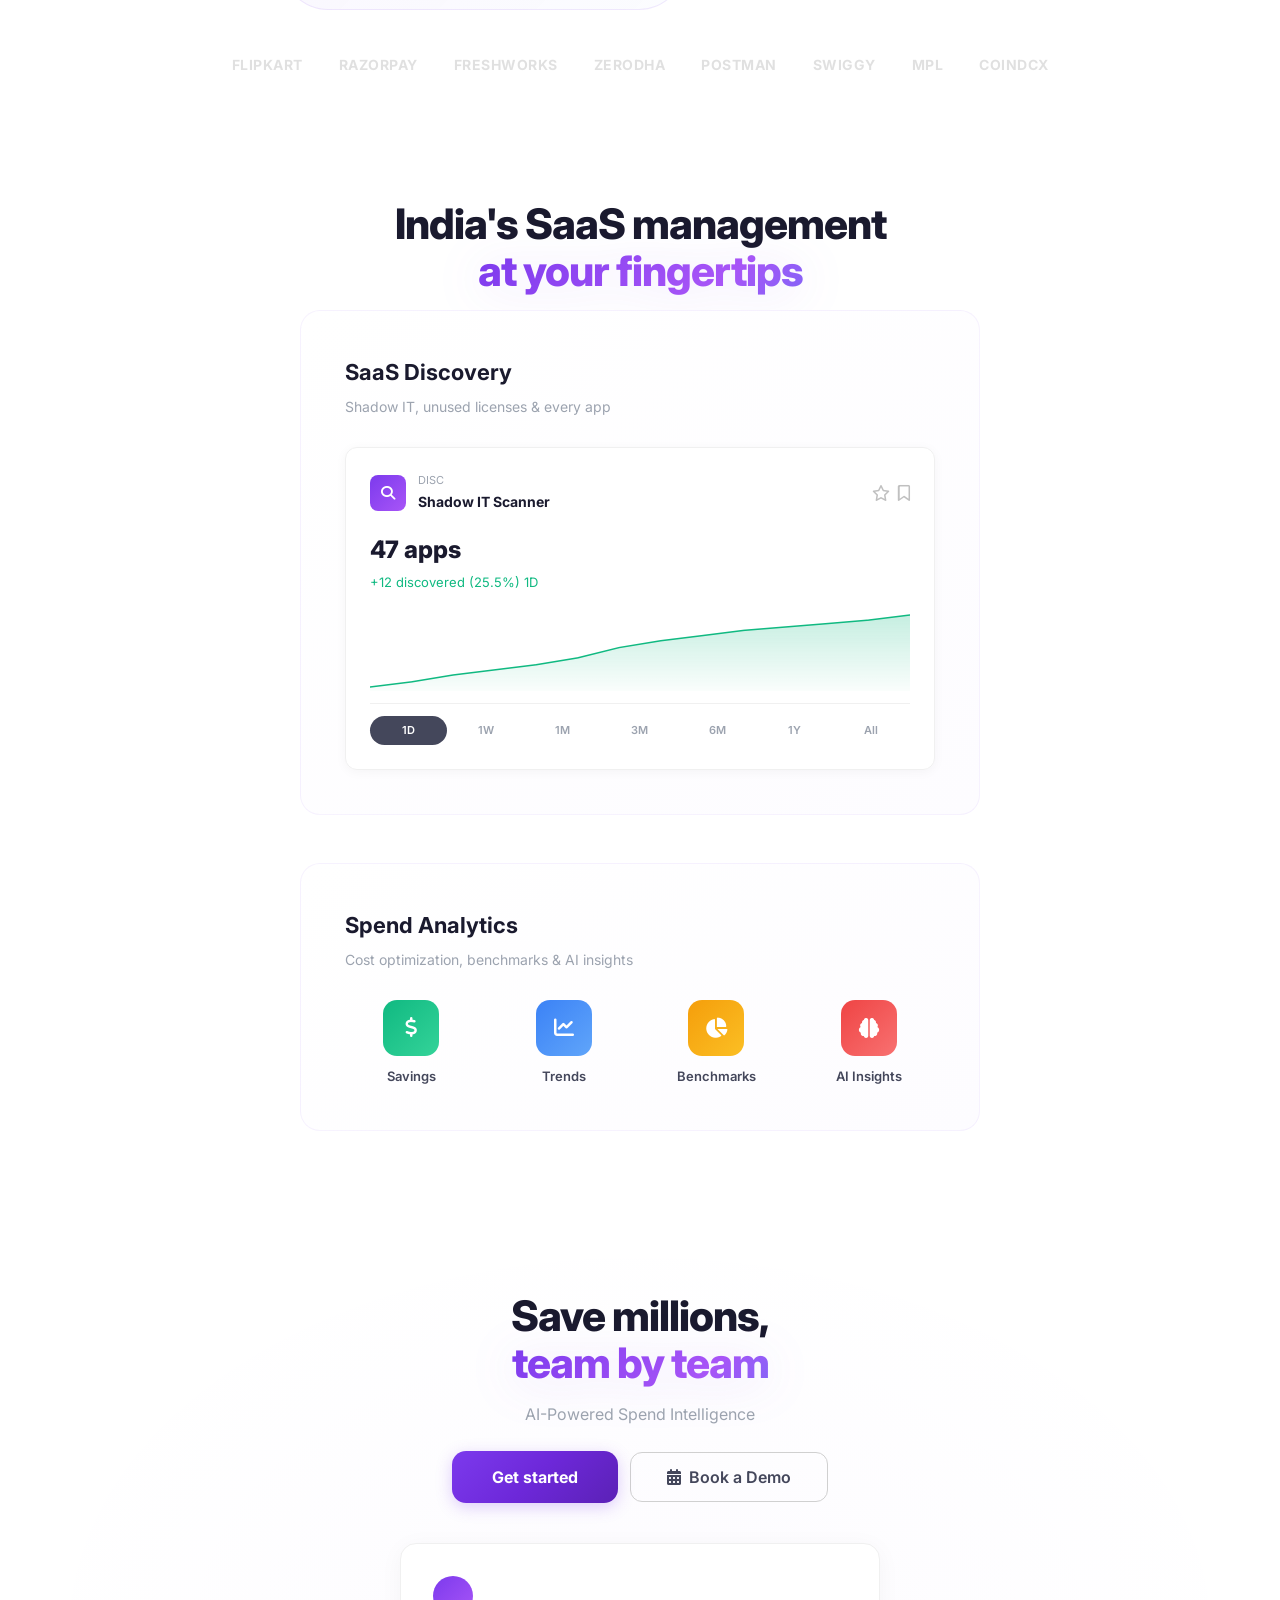
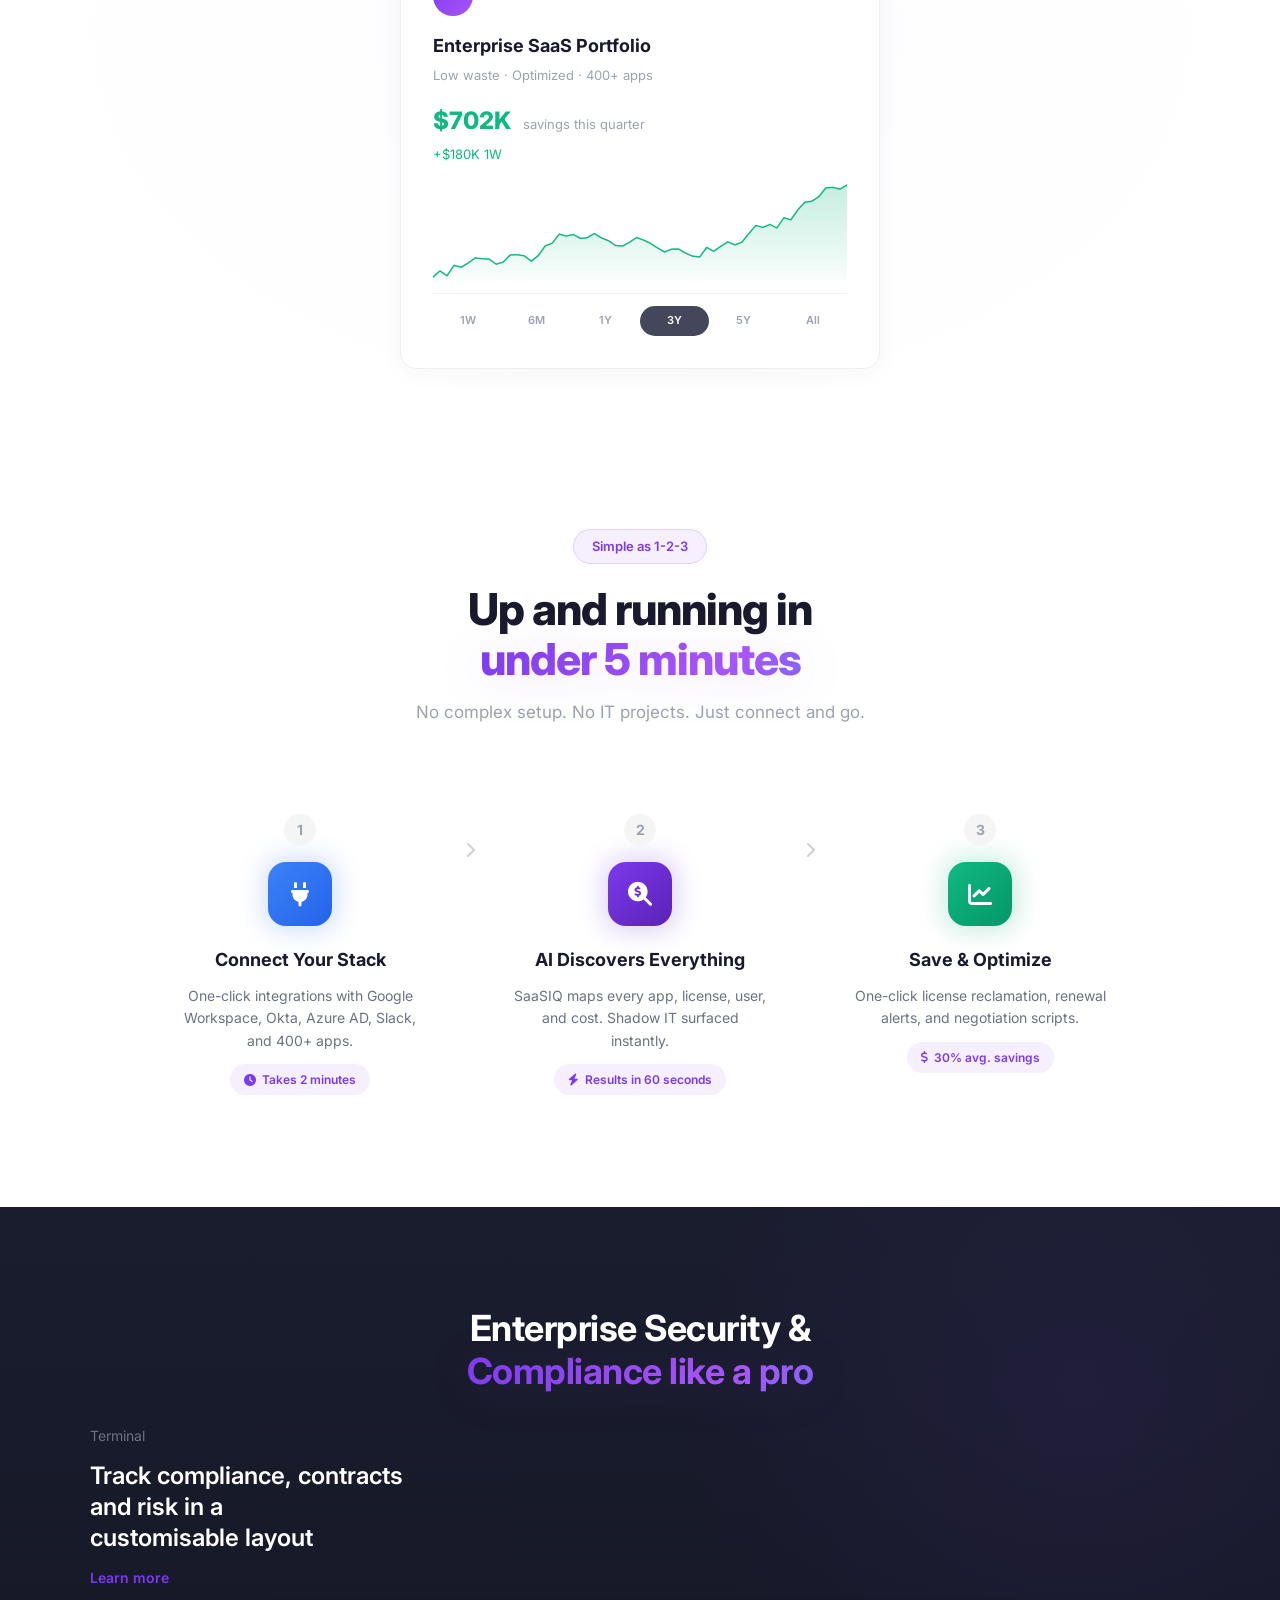
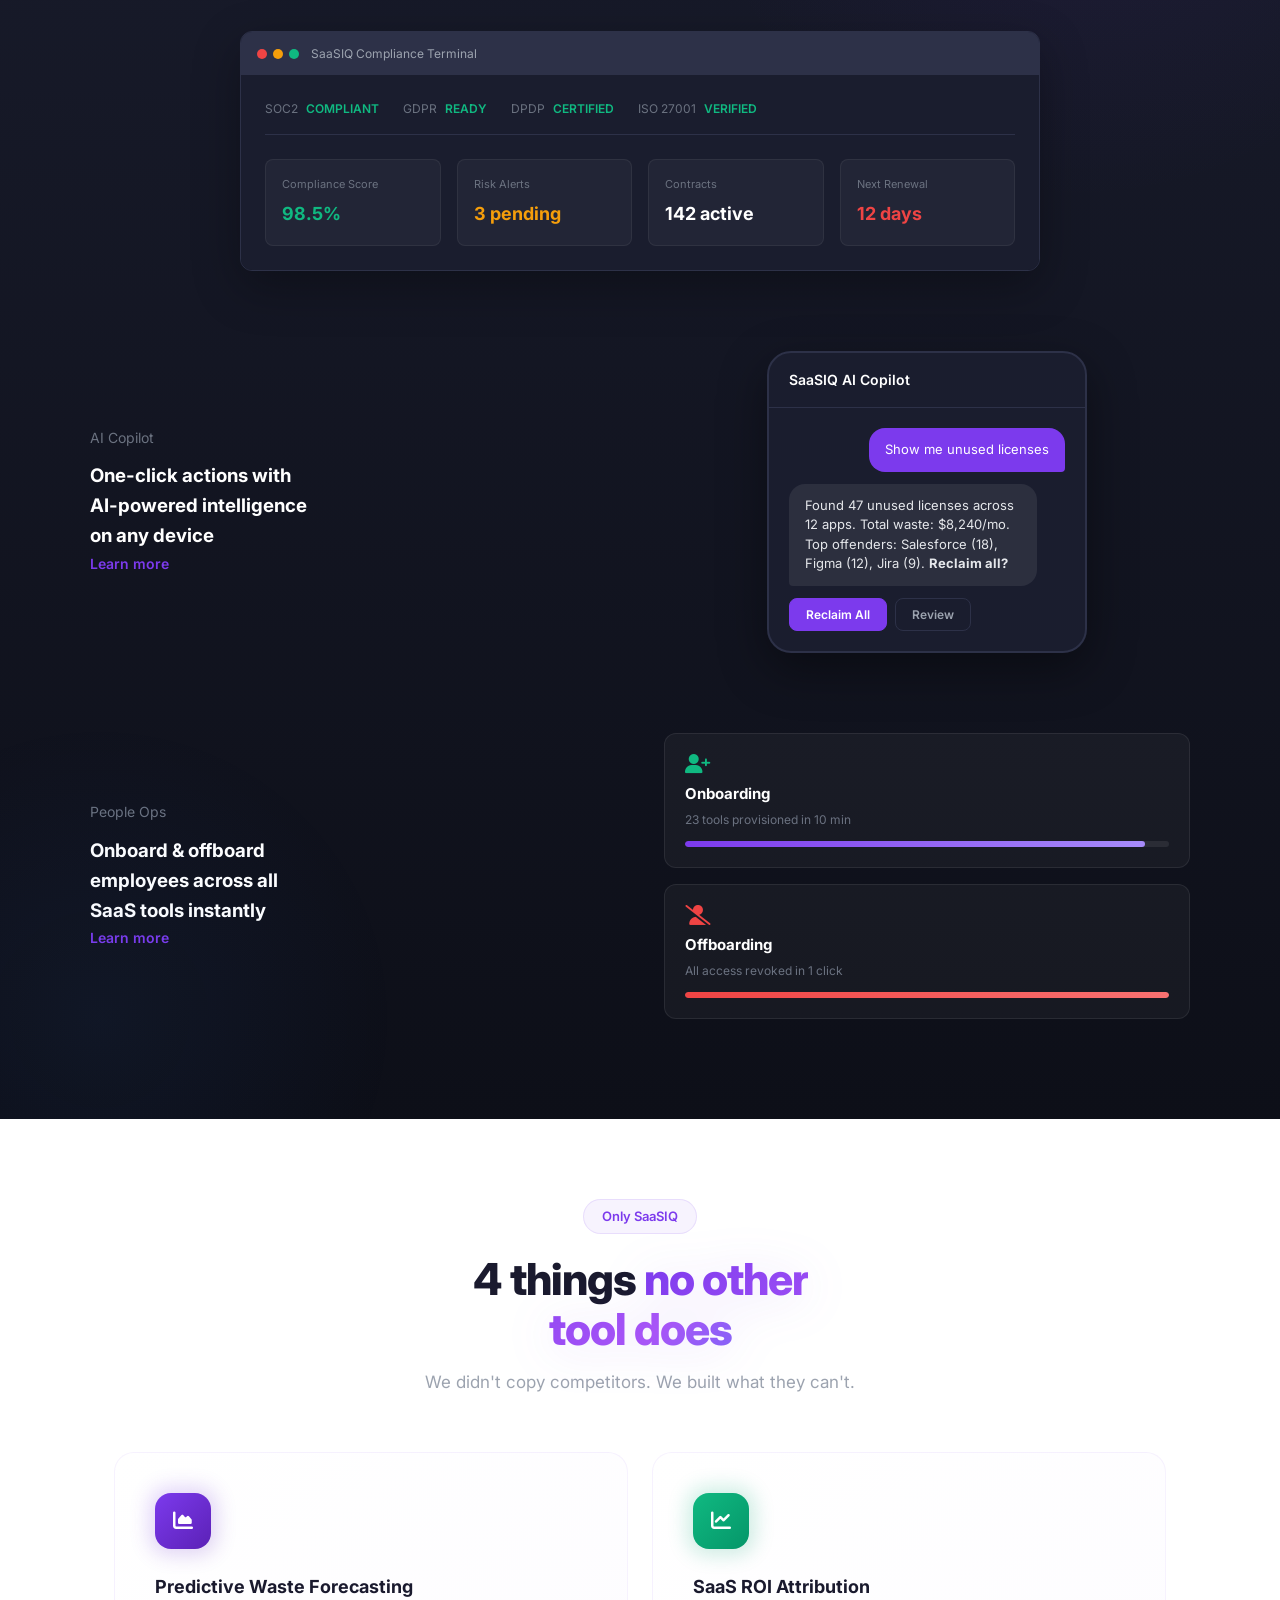
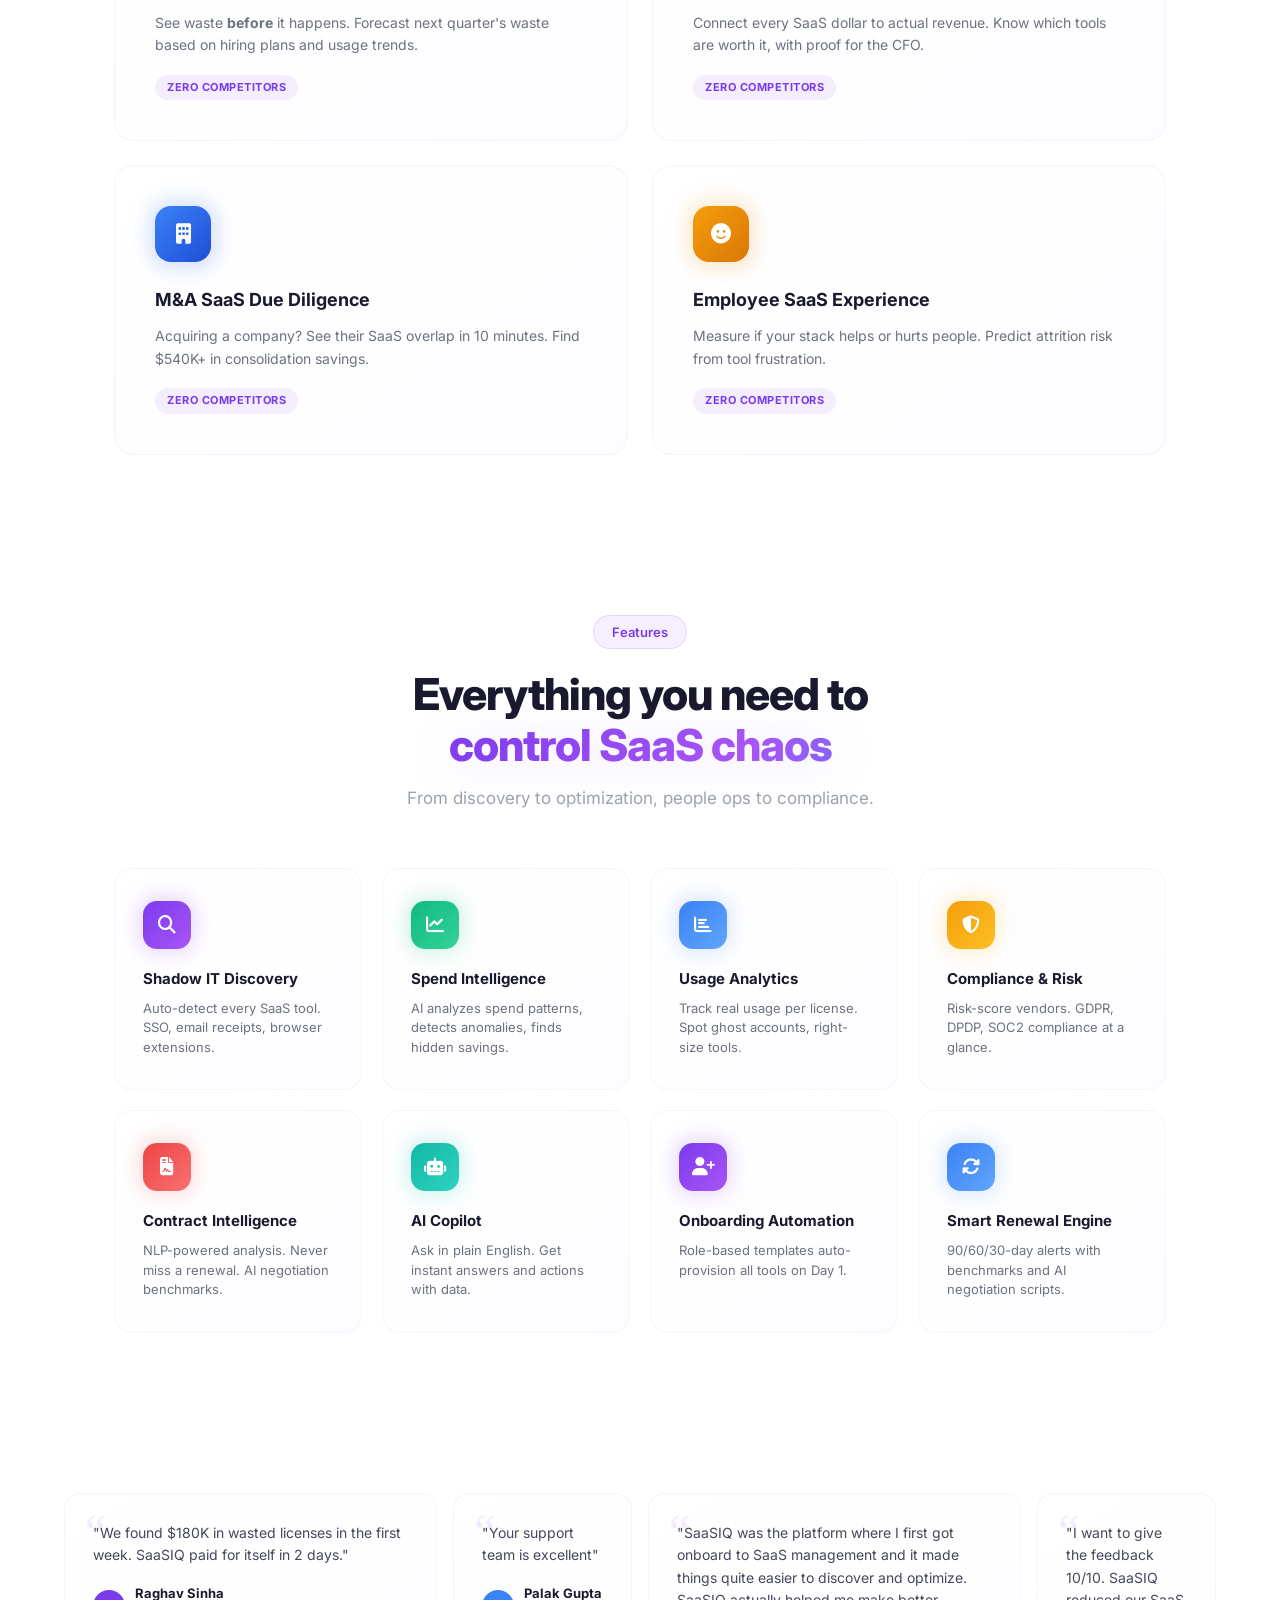
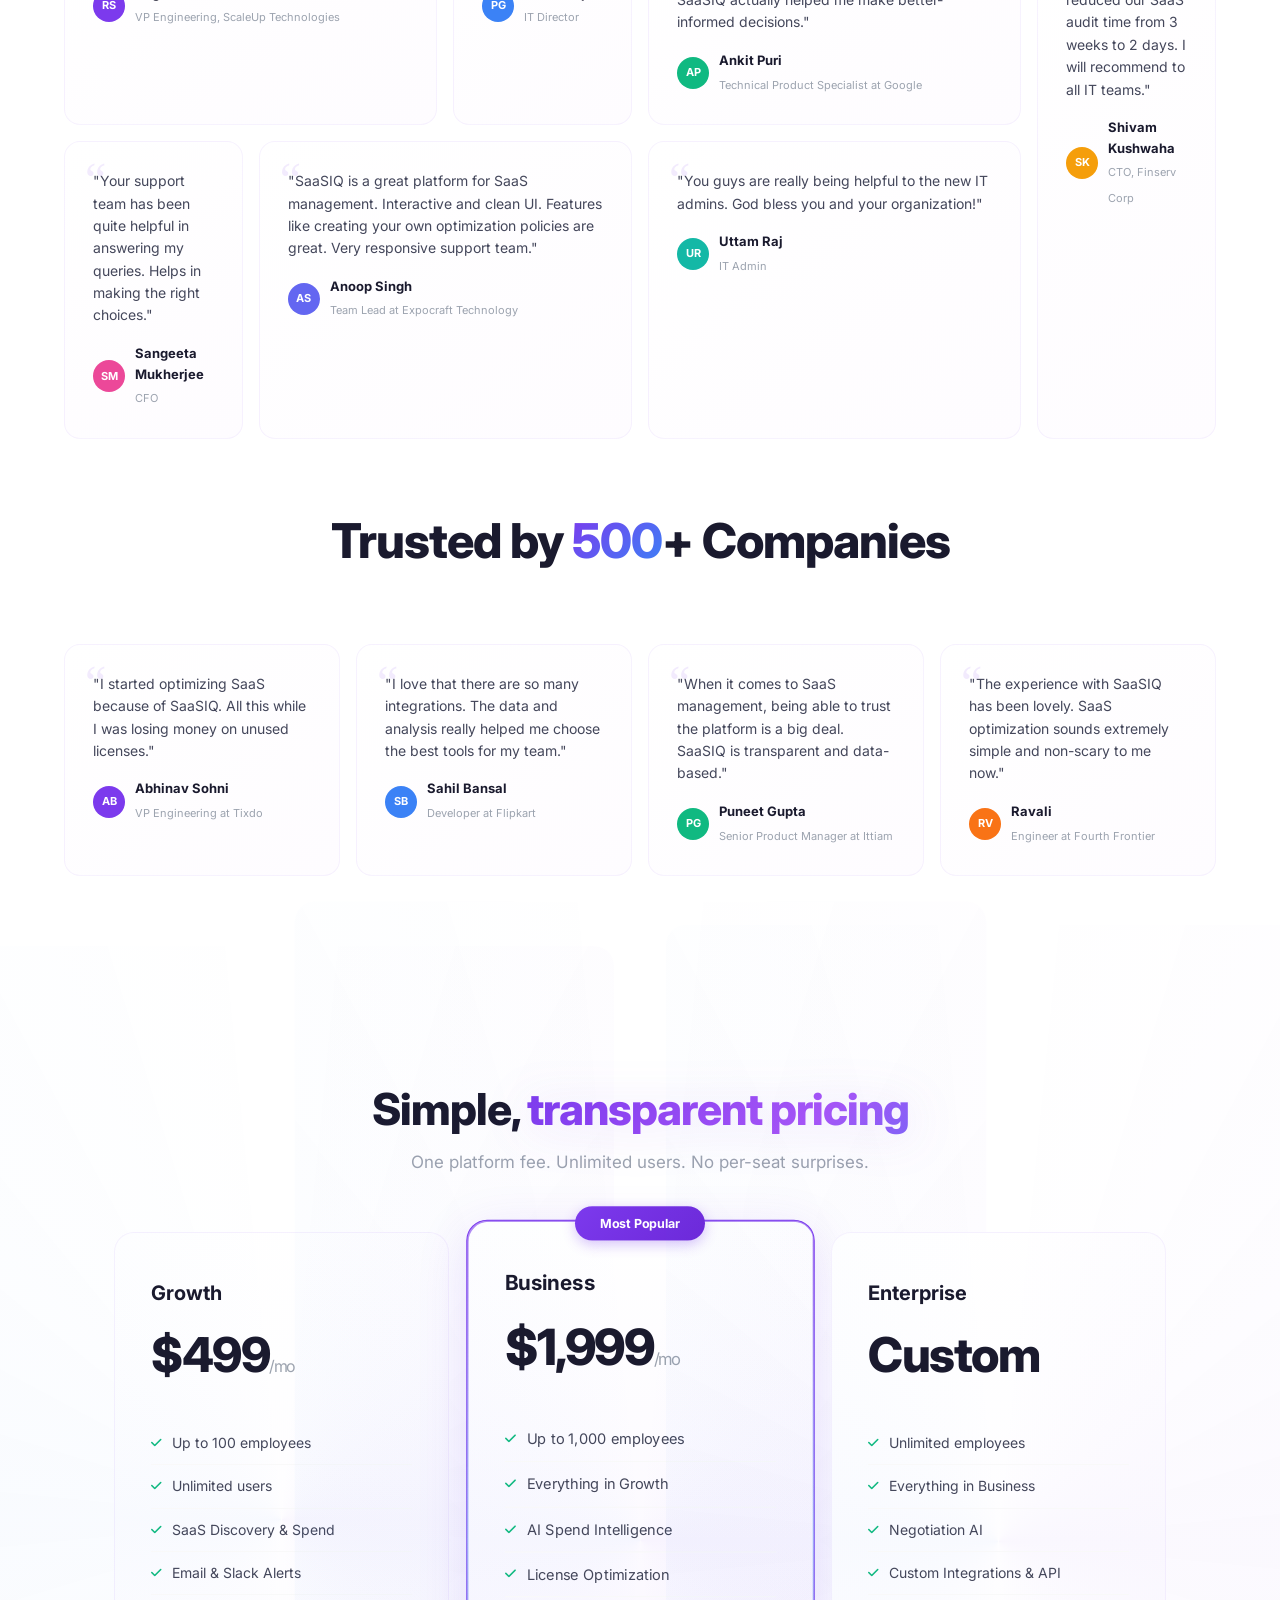
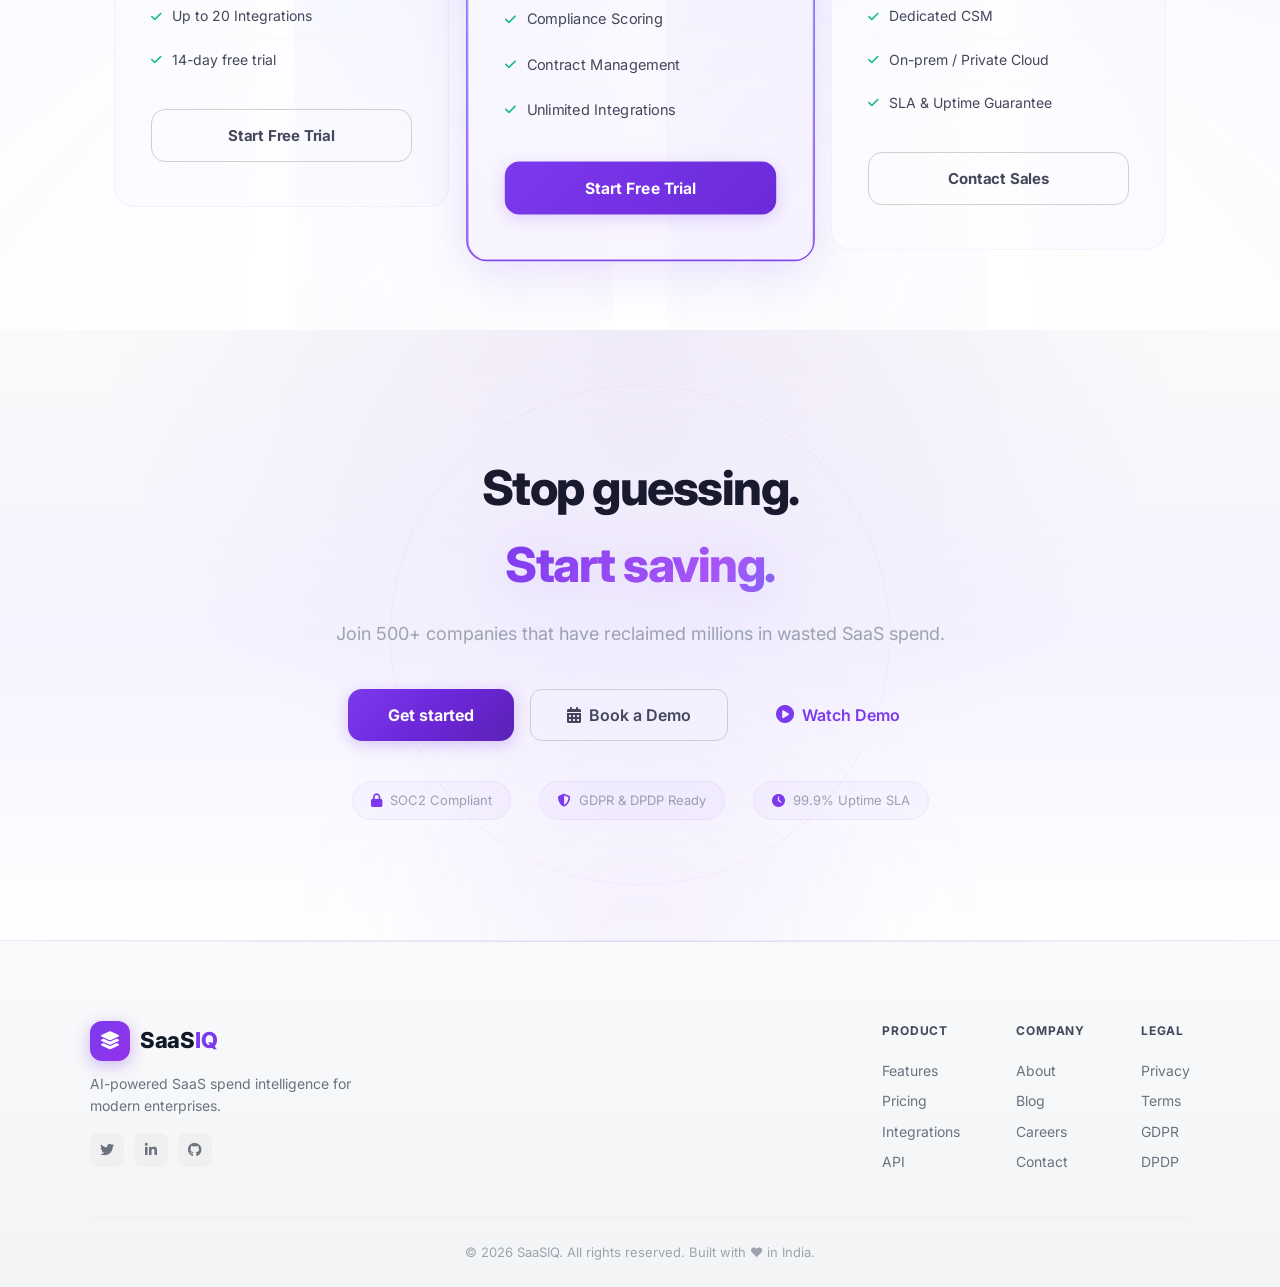
==== commit ace17978: "feat: premium landing page UX overhaul — cinematic hero, depth effects, micro-interactions - 76px he" ====
--- a/index.html
+++ b/index.html
@@ -6,7 +6,7 @@
   <title>SaaSIQ AI-Powered SaaS Spend Intelligence</title>
   <meta name="description" content="SaaSIQ AI-Powered SaaS Spend Intelligence and Shadow IT Governance Platform. Discover, manage, and optimize your entire SaaS portfolio.">
   <link rel="icon" href="data:image/svg+xml,<svg xmlns='http://www.w3.org/2000/svg' viewBox='0 0 32 32'><rect width='32' height='32' rx='8' fill='%237C3AED'/><text x='16' y='22' font-size='18' font-weight='800' text-anchor='middle' fill='white' font-family='sans-serif'>S</text></svg>" type="image/svg+xml">
-  <link rel="stylesheet" href="styles.css?v=27">
+  <link rel="stylesheet" href="styles.css?v=28">
   <link href="https://fonts.googleapis.com/css2?family=Inter:wght@300;400;500;600;700;800&display=swap" rel="stylesheet">
   <link href="https://cdnjs.cloudflare.com/ajax/libs/font-awesome/6.4.0/css/all.min.css" rel="stylesheet">
   <style>
@@ -621,15 +621,31 @@
       <div class="gw-orb gw-orb-2"></div>
       <div class="gw-orb gw-orb-3"></div>
     </div>
-    <div class="gw-hero-badge gw-reveal"><i class="fas fa-sparkles"></i> AI-Powered SaaS Intelligence</div>
-    <h1 class="gw-reveal"><span class="gw-gradient-text">Control your</span><br>SaaS spend</h1>
-    <p class="gw-hero-desc gw-reveal">Discover shadow IT, reclaim wasted licenses, and save millions — all powered by AI.</p>
+    <!-- Animated gradient ring -->
+    <div class="gw-hero-ring"></div>
+    <div class="gw-hero-badge gw-reveal"><i class="fas fa-sparkles"></i> AI-Powered SaaS Intelligence<span class="gw-badge-live-dot"></span></div>
+    <h1 class="gw-reveal"><span class="gw-gradient-text">Take control of</span><br>your SaaS spend</h1>
+    <p class="gw-hero-desc gw-reveal">Discover shadow IT, reclaim wasted licenses, and unlock millions in hidden savings all powered by AI that never sleeps.</p>
     <div class="gw-hero-buttons gw-reveal">
-      <button class="gw-get-started gw-btn-shine" onclick="showPage('page-signup')">Get started <i class="fas fa-arrow-right gw-btn-arrow"></i></button>
+      <button class="gw-get-started gw-btn-shine" onclick="showPage('page-signup')">Get started free <i class="fas fa-arrow-right gw-btn-arrow"></i></button>
       <button class="gw-get-started-outline" onclick="openBookDemo()"><i class="fas fa-calendar-alt"></i> Book a Demo</button>
       <button class="gw-watch-demo-btn" onclick="openWatchDemo()"><i class="fas fa-play-circle"></i> Watch Demo</button>
     </div>
     <p class="gw-hero-sub gw-reveal">No credit card required · Setup in 5 minutes · Cancel anytime</p>
+    <!-- Social proof mini-bar -->
+    <div class="gw-hero-social-proof gw-reveal">
+      <div class="gw-proof-avatars">
+        <div class="gw-proof-avatar" style="background:#7C3AED">RS</div>
+        <div class="gw-proof-avatar" style="background:#3B82F6">PG</div>
+        <div class="gw-proof-avatar" style="background:#10B981">AP</div>
+        <div class="gw-proof-avatar" style="background:#F59E0B">SK</div>
+        <div class="gw-proof-avatar" style="background:#EC4899">SM</div>
+      </div>
+      <div class="gw-proof-text">
+        <div class="gw-proof-stars"><i class="fas fa-star"></i><i class="fas fa-star"></i><i class="fas fa-star"></i><i class="fas fa-star"></i><i class="fas fa-star-half-alt"></i> <strong>4.9/5</strong></div>
+        <span>Loved by 500+ IT & Finance teams</span>
+      </div>
+    </div>
 
     <!-- Hero Stats -->
     <div class="gw-hero-stats gw-reveal">
@@ -696,12 +712,16 @@
       <div>India's #1<br><strong>SaaS Intelligence Platform</strong></div>
       <span class="gw-trophy">🏆</span>
     </div>
-    <p class="gw-trust-sub">Trusted by 500+ companies worldwide</p>
+    <p class="gw-trust-sub">Trusted by 500+ companies across 30+ countries</p>
+    <!-- Trusted logos -->
+    <div class="gw-trust-logos-row">
+      <span>Flipkart</span><span>Razorpay</span><span>Freshworks</span><span>Zerodha</span><span>Postman</span><span>Swiggy</span><span>MPL</span><span>CoinDCX</span>
+    </div>
   </section>
 
   <!-- ===== PRODUCT SHOWCASE: SaaS Intelligence ===== -->
   <section id="why-saasiq" class="gw-product-section">
-    <h2 class="gw-reveal">India's SaaS management<br>at your fingertips</h2>
+    <h2 class="gw-reveal">India's SaaS management<br><span class="gw-gradient-text">at your fingertips</span></h2>
     <div class="gw-product-grid">
       <!-- Card 1: SaaS Discovery -->
       <div class="gw-product-card gw-slide-in">
@@ -758,7 +778,7 @@
 
   <!-- ===== MUTUAL FUND STYLE: Optimize Spend ===== -->
   <section class="gw-optimize-section">
-    <h2 class="gw-reveal">Save millions,<br>team by team</h2>
+    <h2 class="gw-reveal">Save millions,<br><span class="gw-gradient-text">team by team</span></h2>
     <p class="gw-optimize-sub gw-reveal">AI-Powered Spend Intelligence</p>
     <div class="gw-hero-buttons gw-reveal">
       <button class="gw-get-started" onclick="showPage('page-signup')">Get started</button>
@@ -785,7 +805,7 @@
   <section id="how-it-works" class="gw-hiw-section">
     <div class="gw-section-header gw-reveal">
       <span class="gw-badge">Simple as 1-2-3</span>
-      <h2>Up and running in<br>under 5 minutes</h2>
+      <h2>Up and running in<br><span class="gw-gradient-text">under 5 minutes</span></h2>
       <p>No complex setup. No IT projects. Just connect and go.</p>
     </div>
     <div class="gw-hiw-steps gw-reveal">
@@ -819,7 +839,7 @@
   <section class="gw-dark-section">
     <div class="gw-dark-inner">
       <div class="gw-dark-block gw-slide-in">
-        <h2>Enterprise Security &<br>Compliance like a pro</h2>
+        <h2>Enterprise Security &<br><span class="gw-gradient-text">Compliance like a pro</span></h2>
         <div class="gw-dark-features">
           <div class="gw-dark-feature">
             <span class="gw-dark-label">Terminal</span>
@@ -918,7 +938,7 @@
   <section id="only-saasiq" class="gw-only-section">
     <div class="gw-section-header gw-reveal">
       <span class="gw-badge purple">Only SaaSIQ</span>
-      <h2>4 things no other<br>tool does</h2>
+      <h2>4 things <span class="gw-gradient-text">no other<br>tool does</span></h2>
       <p>We didn't copy competitors. We built what they can't.</p>
     </div>
     <div class="gw-only-grid gw-stagger-reveal">
@@ -953,7 +973,7 @@
   <section id="features" class="gw-features-section">
     <div class="gw-section-header gw-reveal">
       <span class="gw-badge">Features</span>
-      <h2>Everything you need to<br>control SaaS chaos</h2>
+      <h2>Everything you need to<br><span class="gw-gradient-text">control SaaS chaos</span></h2>
       <p>From discovery to optimization, people ops to compliance.</p>
     </div>
     <div class="gw-features-grid gw-stagger-reveal">
@@ -1097,7 +1117,7 @@
   <!-- ===== PRICING ===== -->
   <section id="pricing" class="gw-pricing-section">
     <div class="gw-section-header gw-reveal">
-      <h2>Simple, transparent pricing</h2>
+      <h2>Simple, <span class="gw-gradient-text">transparent pricing</span></h2>
       <p>One platform fee. Unlimited users. No per-seat surprises.</p>
     </div>
     <div class="gw-pricing-grid gw-stagger-reveal">
@@ -1148,7 +1168,8 @@
 
   <!-- ===== FINAL CTA ===== -->
   <section class="gw-final-cta">
-    <h2 class="gw-reveal">Stop guessing. Start saving.</h2>
+    <div class="gw-final-cta-ring"></div>
+    <h2 class="gw-reveal">Stop guessing.<br><span class="gw-gradient-text">Start saving.</span></h2>
     <p class="gw-reveal">Join 500+ companies that have reclaimed millions in wasted SaaS spend.</p>
     <div class="gw-final-buttons gw-reveal">
       <button class="gw-get-started" onclick="showPage('page-signup')">Get started</button>
--- a/styles.css
+++ b/styles.css
@@ -5317,6 +5317,27 @@
   overflow: hidden;
   background: #ffffff;
 }
+#page-landing::before {
+  content: '';
+  position: fixed;
+  inset: 0;
+  background-image: radial-gradient(circle at 1px 1px, rgba(124,58,237,0.04) 1px, transparent 0);
+  background-size: 40px 40px;
+  pointer-events: none;
+  z-index: 0;
+}
+#page-landing::after {
+  content: '';
+  position: fixed;
+  inset: 0;
+  background: url("data:image/svg+xml,%3Csvg viewBox='0 0 256 256' xmlns='http://www.w3.org/2000/svg'%3E%3Cfilter id='noise'%3E%3CfeTurbulence type='fractalNoise' baseFrequency='0.65' numOctaves='3' stitchTiles='stitch'/%3E%3C/filter%3E%3Crect width='100%25' height='100%25' filter='url(%23noise)' opacity='0.025'/%3E%3C/svg%3E");
+  pointer-events: none;
+  z-index: 0;
+}
+body.theme-dark #page-landing::before {
+  background-image: radial-gradient(circle at 1px 1px, rgba(124,58,237,0.06) 1px, transparent 0);
+}
+body.theme-dark #page-landing::after { opacity: 0.04; }
 
 /* ===== FLOATING ORBS ===== */
 .gw-hero-orbs {
@@ -5334,22 +5355,22 @@
   animation: gw-float 12s ease-in-out infinite;
 }
 .gw-orb-1 {
-  width: 400px; height: 400px;
-  background: radial-gradient(circle, rgba(124,58,237,0.25), transparent 70%);
-  top: -80px; left: -100px;
+  width: 650px; height: 650px;
+  background: radial-gradient(circle, rgba(124,58,237,0.3), rgba(147,51,234,0.1) 40%, transparent 70%);
+  top: -150px; left: -180px;
   animation-duration: 14s;
 }
 .gw-orb-2 {
-  width: 300px; height: 300px;
-  background: radial-gradient(circle, rgba(59,130,246,0.2), transparent 70%);
-  top: 60px; right: -60px;
+  width: 550px; height: 550px;
+  background: radial-gradient(circle, rgba(59,130,246,0.25), rgba(96,165,250,0.08) 40%, transparent 70%);
+  top: 20px; right: -120px;
   animation-duration: 18s;
   animation-delay: -4s;
 }
 .gw-orb-3 {
-  width: 250px; height: 250px;
-  background: radial-gradient(circle, rgba(16,185,129,0.15), transparent 70%);
-  bottom: 20px; left: 40%;
+  width: 450px; height: 450px;
+  background: radial-gradient(circle, rgba(16,185,129,0.18), rgba(52,211,153,0.06) 40%, transparent 70%);
+  bottom: -40px; left: 35%;
   animation-duration: 16s;
   animation-delay: -8s;
 }
@@ -5361,12 +5382,13 @@
 
 /* ===== GRADIENT TEXT ===== */
 .gw-gradient-text {
-  background: linear-gradient(135deg, #7C3AED 0%, #3B82F6 50%, #7C3AED 100%);
-  background-size: 200% 200%;
+  background: linear-gradient(135deg, #7C3AED 0%, #A855F7 25%, #3B82F6 50%, #7C3AED 75%, #9333EA 100%);
+  background-size: 300% 300%;
   -webkit-background-clip: text;
   -webkit-text-fill-color: transparent;
   background-clip: text;
-  animation: gw-gradient-shift 4s ease infinite;
+  animation: gw-gradient-shift 6s ease infinite;
+  filter: drop-shadow(0 4px 24px rgba(124,58,237,0.15));
 }
 @keyframes gw-gradient-shift {
   0%, 100% { background-position: 0% 50%; }
@@ -5378,29 +5400,47 @@
   display: inline-flex;
   align-items: center;
   gap: 8px;
-  padding: 8px 20px;
+  padding: 10px 24px;
   border-radius: 100px;
-  background: rgba(124,58,237,0.08);
-  border: 1px solid rgba(124,58,237,0.15);
+  background: linear-gradient(135deg, rgba(124,58,237,0.1), rgba(59,130,246,0.06));
+  border: 1px solid rgba(124,58,237,0.2);
   color: #7C3AED;
   font-size: 13px;
   font-weight: 600;
-  margin-bottom: 24px;
+  margin-bottom: 28px;
   animation: gw-badge-pulse 3s ease-in-out infinite;
+  position: relative;
+  overflow: hidden;
+}
+.gw-hero-badge::before {
+  content: '';
+  position: absolute;
+  inset: -1px;
+  border-radius: inherit;
+  padding: 1px;
+  background: linear-gradient(135deg, rgba(124,58,237,0.4), rgba(59,130,246,0.2), rgba(124,58,237,0.4));
+  background-size: 200% 200%;
+  animation: gw-gradient-shift 4s ease infinite;
+  -webkit-mask: linear-gradient(#fff 0 0) content-box, linear-gradient(#fff 0 0);
+  -webkit-mask-composite: xor;
+  mask-composite: exclude;
+  pointer-events: none;
 }
 .gw-hero-badge i { font-size: 14px; }
 @keyframes gw-badge-pulse {
   0%, 100% { box-shadow: 0 0 0 0 rgba(124,58,237,0.15); }
-  50% { box-shadow: 0 0 0 8px rgba(124,58,237,0); }
+  50% { box-shadow: 0 0 0 10px rgba(124,58,237,0); }
 }
 
 /* ===== HERO DESC ===== */
 .gw-hero-desc {
-  font-size: 18px;
+  font-size: 20px;
   color: #6b7280;
-  line-height: 1.6;
-  max-width: 560px;
-  margin: 0 auto 32px;
+  line-height: 1.65;
+  max-width: 580px;
+  margin: 0 auto 36px;
+  font-weight: 400;
+  letter-spacing: -0.2px;
 }
 
 /* ===== BUTTON SHINE EFFECT ===== */
@@ -5601,36 +5641,51 @@
 /* ===== HERO ===== */
 .gw-hero {
   max-width: 1100px; margin: 0 auto;
-  padding: 60px 24px 40px;
+  padding: 72px 24px 48px;
   text-align: center;
   position: relative;
   z-index: 1;
 }
 .gw-hero h1 {
-  font-size: 64px; font-weight: 800;
-  line-height: 1.08; margin-bottom: 20px;
+  font-size: 76px; font-weight: 800;
+  line-height: 1.04; margin-bottom: 24px;
   color: #1a1a2e;
-  letter-spacing: -2.5px;
+  letter-spacing: -3px;
+  text-shadow: 0 2px 40px rgba(124,58,237,0.08);
 }
 .gw-get-started {
-  padding: 14px 36px;
-  background: linear-gradient(135deg, #7C3AED 0%, #6D28D9 100%);
+  padding: 16px 40px;
+  background: linear-gradient(135deg, #7C3AED 0%, #6D28D9 50%, #5B21B6 100%);
   color: #fff;
   border: none;
-  border-radius: 12px;
+  border-radius: 14px;
   font-size: 16px;
-  font-weight: 600;
+  font-weight: 700;
   cursor: pointer;
-  transition: all 0.25s cubic-bezier(0.16, 1, 0.3, 1);
+  transition: all 0.3s cubic-bezier(0.16, 1, 0.3, 1);
   font-family: 'Inter', sans-serif;
   display: inline-flex;
   align-items: center;
-  gap: 6px;
-}
+  gap: 8px;
+  position: relative;
+  box-shadow: 0 4px 16px rgba(124,58,237,0.25), 0 0 0 0 rgba(124,58,237,0);
+}
+.gw-get-started::before {
+  content: '';
+  position: absolute;
+  inset: -3px;
+  border-radius: 17px;
+  background: linear-gradient(135deg, rgba(124,58,237,0.5), rgba(147,51,234,0.3), rgba(59,130,246,0.3));
+  filter: blur(14px);
+  opacity: 0;
+  z-index: -1;
+  transition: opacity 0.35s;
+}
+.gw-get-started:hover::before { opacity: 1; }
 .gw-get-started:hover {
-  background: linear-gradient(135deg, #6D28D9 0%, #5B21B6 100%);
-  transform: translateY(-2px);
-  box-shadow: 0 12px 32px rgba(124,58,237,0.35);
+  background: linear-gradient(135deg, #6D28D9 0%, #5B21B6 50%, #4C1D95 100%);
+  transform: translateY(-3px) scale(1.02);
+  box-shadow: 0 20px 48px rgba(124,58,237,0.4), 0 4px 12px rgba(124,58,237,0.2);
 }
 .gw-get-started-outline {
   padding: 14px 36px;
@@ -5661,42 +5716,90 @@
 /* Hero Stats */
 .gw-hero-stats {
   display: flex; justify-content: center; align-items: center; gap: 0;
-  margin-bottom: 48px;
+  margin-bottom: 56px;
   animation: fadeInUp 0.7s ease-out 0.3s both;
-}
-.gw-hero-stat { text-align: center; padding: 20px 44px; }
+  background: rgba(255,255,255,0.6);
+  backdrop-filter: blur(12px);
+  -webkit-backdrop-filter: blur(12px);
+  border-radius: 20px;
+  border: 1px solid rgba(124,58,237,0.08);
+  box-shadow: 0 4px 24px rgba(124,58,237,0.04), 0 1px 3px rgba(0,0,0,0.03);
+  max-width: 700px;
+  margin-left: auto;
+  margin-right: auto;
+  padding: 8px 0;
+}
+.gw-hero-stat { text-align: center; padding: 24px 48px; }
 .gw-hero-stat-divider {
   width: 1px; height: 48px;
-  background: linear-gradient(180deg, transparent, rgba(124,58,237,0.15), transparent);
+  background: linear-gradient(180deg, transparent, rgba(124,58,237,0.2), transparent);
 }
 .gw-stat-num {
-  display: block; font-size: 36px; font-weight: 800;
-  color: #7C3AED;
-  margin-bottom: 4px; letter-spacing: -0.5px;
+  display: block; font-size: 40px; font-weight: 800;
+  background: linear-gradient(135deg, #7C3AED, #3B82F6);
+  -webkit-background-clip: text;
+  -webkit-text-fill-color: transparent;
+  background-clip: text;
+  margin-bottom: 4px; letter-spacing: -1px;
 }
 .gw-stat-label { font-size: 13px; color: #9ca3af; font-weight: 500; }
 
 /* Dashboard Preview */
 .gw-dashboard-preview {
-  max-width: 900px; margin: 0 auto;
+  max-width: 920px; margin: 0 auto;
   animation: fadeInUp 0.8s ease-out 0.4s both;
+  position: relative;
+}
+.gw-dashboard-preview::before {
+  content: '';
+  position: absolute;
+  inset: -40px;
+  background: linear-gradient(135deg, rgba(124,58,237,0.15), rgba(59,130,246,0.1), rgba(16,185,129,0.06));
+  border-radius: 40px;
+  filter: blur(50px);
+  z-index: -1;
+  animation: pulse-glow 6s ease-in-out infinite;
+}
+.gw-dashboard-preview .mock-dashboard-preview {
+  border: 1px solid rgba(124,58,237,0.12);
+  box-shadow:
+    0 0 0 1px rgba(124,58,237,0.08),
+    0 8px 24px rgba(0,0,0,0.04),
+    0 24px 48px rgba(124,58,237,0.1),
+    0 48px 96px -24px rgba(124,58,237,0.18);
+  transition: all 0.6s cubic-bezier(0.16, 1, 0.3, 1);
+  animation: float-y 10s ease-in-out infinite;
+}
+.gw-dashboard-preview:hover .mock-dashboard-preview {
+  box-shadow:
+    0 0 0 1px rgba(124,58,237,0.15),
+    0 12px 32px rgba(0,0,0,0.06),
+    0 32px 64px rgba(124,58,237,0.15),
+    0 64px 128px -24px rgba(124,58,237,0.25);
+  transform: translateY(-8px);
 }
 
 /* ===== PLATFORM BADGE ===== */
 .gw-platform-badge-section {
   text-align: center;
-  padding: 80px 24px 40px;
+  padding: 100px 24px 48px;
   position: relative;
 }
 .gw-platform-badge-section::before {
   content: '';
   position: absolute; top: 0; left: 0; right: 0;
   height: 1px;
-  background: linear-gradient(90deg, transparent, #e8e8e8, transparent);
+  background: linear-gradient(90deg, transparent, rgba(124,58,237,0.15), transparent);
 }
 .gw-platform-badge {
   display: inline-flex; align-items: center; gap: 16px;
-  font-size: 16px; color: #44475b;
+  font-size: 18px; color: #44475b;
+  padding: 16px 40px;
+  background: linear-gradient(135deg, rgba(124,58,237,0.04), rgba(59,130,246,0.02));
+  border: 1px solid rgba(124,58,237,0.1);
+  border-radius: 100px;
+  backdrop-filter: blur(8px);
+  -webkit-backdrop-filter: blur(8px);
 }
 .gw-platform-badge strong { color: #1a1a2e; }
 .gw-trophy { font-size: 24px; }
@@ -5712,8 +5815,8 @@
   text-align: center;
 }
 .gw-product-section h2 {
-  font-size: 38px; font-weight: 700; color: #1a1a2e;
-  letter-spacing: -0.5px; margin-bottom: 48px; line-height: 1.2;
+  font-size: 42px; font-weight: 800; color: #1a1a2e;
+  letter-spacing: -1px; margin-bottom: 48px; line-height: 1.12;
 }
 .gw-product-grid {
   display: flex; flex-direction: column; gap: 48px;
@@ -5721,15 +5824,27 @@
   max-width: 680px; margin: 0 auto;
 }
 .gw-product-card {
-  padding: 40px;
-  border: 1px solid #f0f0f0;
-  border-radius: 16px;
-  background: #ffffff;
-  transition: all 0.35s cubic-bezier(0.16, 1, 0.3, 1);
-}
+  padding: 44px;
+  border: 1px solid rgba(124,58,237,0.06);
+  border-radius: 20px;
+  background: linear-gradient(145deg, #ffffff, #fdfcff);
+  transition: all 0.4s cubic-bezier(0.16, 1, 0.3, 1);
+  position: relative;
+  overflow: hidden;
+}
+.gw-product-card::before {
+  content: '';
+  position: absolute;
+  top: 0; left: 0; right: 0;
+  height: 3px;
+  background: linear-gradient(90deg, #7C3AED, #3B82F6, #10B981);
+  opacity: 0;
+  transition: opacity 0.4s;
+}
+.gw-product-card:hover::before { opacity: 1; }
 .gw-product-card:hover {
-  box-shadow: 0 12px 40px rgba(124,58,237,0.08);
-  transform: translateY(-4px);
+  box-shadow: 0 20px 60px rgba(124,58,237,0.12), 0 4px 12px rgba(0,0,0,0.02);
+  transform: translateY(-6px);
   border-color: rgba(124,58,237,0.12);
 }
 .gw-product-card h3 {
@@ -5816,8 +5931,8 @@
   pointer-events: none;
 }
 .gw-optimize-section h2 {
-  font-size: 38px; font-weight: 700; color: #1a1a2e;
-  letter-spacing: -0.5px; margin-bottom: 12px; line-height: 1.2;
+  font-size: 42px; font-weight: 800; color: #1a1a2e;
+  letter-spacing: -1px; margin-bottom: 12px; line-height: 1.12;
 }
 .gw-optimize-sub { font-size: 16px; color: #9ca3af; margin-bottom: 24px; }
 
@@ -5876,10 +5991,10 @@
   color: #7C3AED;
 }
 .gw-section-header h2 {
-  font-size: 38px; font-weight: 700; color: #1a1a2e;
-  letter-spacing: -0.5px; margin-bottom: 12px; line-height: 1.2;
-}
-.gw-section-header p { font-size: 16px; color: #9ca3af; }
+  font-size: 44px; font-weight: 800; color: #1a1a2e;
+  letter-spacing: -1px; margin-bottom: 14px; line-height: 1.15;
+}
+.gw-section-header p { font-size: 17px; color: #9ca3af; line-height: 1.6; }
 
 .gw-hiw-steps {
   display: flex; align-items: flex-start; justify-content: center; gap: 0;
@@ -5897,15 +6012,28 @@
   margin: 0 auto 16px;
 }
 .gw-hiw-icon {
-  width: 56px; height: 56px; border-radius: 16px;
+  width: 64px; height: 64px; border-radius: 18px;
   display: flex; align-items: center; justify-content: center;
-  color: #fff; font-size: 22px;
+  color: #fff; font-size: 24px;
   margin: 0 auto 20px;
   transition: transform 0.3s, box-shadow 0.3s;
-}
+  position: relative;
+}
+.gw-hiw-icon::after {
+  content: '';
+  position: absolute;
+  inset: -6px;
+  border-radius: 22px;
+  background: inherit;
+  opacity: 0.2;
+  filter: blur(12px);
+  z-index: -1;
+  transition: opacity 0.3s;
+}
+.gw-hiw-step:hover .gw-hiw-icon::after { opacity: 0.4; }
 .gw-hiw-step:hover .gw-hiw-icon {
-  transform: scale(1.1) translateY(-2px);
-  box-shadow: 0 8px 24px rgba(0,0,0,0.15);
+  transform: scale(1.12) translateY(-4px);
+  box-shadow: 0 12px 32px rgba(0,0,0,0.15);
 }
 .gw-hiw-step h3 { font-size: 18px; font-weight: 700; color: #1a1a2e; margin-bottom: 10px; }
 .gw-hiw-step p { font-size: 14px; color: #6b7280; line-height: 1.6; margin-bottom: 12px; }
@@ -6096,11 +6224,11 @@
   display: grid; grid-template-columns: repeat(2, 1fr); gap: 24px;
 }
 .gw-only-card {
-  padding: 36px;
-  border: 1px solid #f0f0f0;
-  border-radius: 16px;
-  background: #fff;
-  transition: all 0.35s cubic-bezier(0.16, 1, 0.3, 1);
+  padding: 40px;
+  border: 1px solid rgba(124,58,237,0.06);
+  border-radius: 20px;
+  background: linear-gradient(145deg, #ffffff, #fdfcff);
+  transition: all 0.4s cubic-bezier(0.16, 1, 0.3, 1);
   position: relative;
   overflow: hidden;
 }
@@ -6116,15 +6244,37 @@
 .gw-only-card:hover::before {
   opacity: 1;
 }
+.gw-only-card::after {
+  content: '';
+  position: absolute;
+  inset: 0;
+  border-radius: 20px;
+  background: radial-gradient(circle at var(--mouse-x, 50%) var(--mouse-y, 50%), rgba(124,58,237,0.06), transparent 60%);
+  opacity: 0;
+  transition: opacity 0.4s;
+  pointer-events: none;
+}
+.gw-only-card:hover::after { opacity: 1; }
 .gw-only-card:hover {
-  box-shadow: 0 16px 48px rgba(124,58,237,0.1);
-  transform: translateY(-6px);
-  border-color: rgba(124,58,237,0.1);
+  box-shadow: 0 24px 64px rgba(124,58,237,0.12), 0 4px 16px rgba(0,0,0,0.03);
+  transform: translateY(-8px);
+  border-color: rgba(124,58,237,0.12);
 }
 .gw-only-icon {
-  width: 48px; height: 48px; border-radius: 14px;
+  width: 56px; height: 56px; border-radius: 16px;
   display: flex; align-items: center; justify-content: center;
-  color: #fff; font-size: 18px; margin-bottom: 20px;
+  color: #fff; font-size: 20px; margin-bottom: 24px;
+  position: relative;
+}
+.gw-only-icon::after {
+  content: '';
+  position: absolute;
+  inset: -6px;
+  border-radius: 20px;
+  background: inherit;
+  opacity: 0.2;
+  filter: blur(10px);
+  z-index: -1;
 }
 .gw-only-card h3 { font-size: 18px; font-weight: 700; color: #1a1a2e; margin-bottom: 10px; }
 .gw-only-card p { font-size: 14px; color: #6b7280; line-height: 1.6; margin-bottom: 16px; }
@@ -6148,20 +6298,31 @@
   display: grid; grid-template-columns: repeat(4, 1fr); gap: 20px;
 }
 .gw-feature-card {
-  padding: 28px 24px;
-  border: 1px solid #f0f0f0;
-  border-radius: 14px;
-  background: #fff;
+  padding: 32px 28px;
+  border: 1px solid rgba(124,58,237,0.05);
+  border-radius: 18px;
+  background: linear-gradient(145deg, #ffffff, #fefcff);
   cursor: pointer;
-  transition: all 0.35s cubic-bezier(0.16, 1, 0.3, 1);
+  transition: all 0.4s cubic-bezier(0.16, 1, 0.3, 1);
   position: relative;
   overflow: hidden;
 }
+.gw-feature-card::before {
+  content: '';
+  position: absolute;
+  top: 0; left: 0; right: 0;
+  height: 2px;
+  background: linear-gradient(90deg, #7C3AED, #3B82F6);
+  transform: scaleX(0);
+  transform-origin: left;
+  transition: transform 0.4s cubic-bezier(0.16, 1, 0.3, 1);
+}
+.gw-feature-card:hover::before { transform: scaleX(1); }
 .gw-feature-card::after {
   content: '';
   position: absolute;
   inset: 0;
-  border-radius: 14px;
+  border-radius: 18px;
   background: radial-gradient(circle at var(--mouse-x, 50%) var(--mouse-y, 50%), rgba(124,58,237,0.06), transparent 60%);
   opacity: 0;
   transition: opacity 0.3s;
@@ -6172,14 +6333,32 @@
 }
 .gw-feature-card:hover {
   border-color: rgba(124,58,237,0.15);
-  box-shadow: 0 12px 32px rgba(124,58,237,0.08);
-  transform: translateY(-4px);
+  box-shadow: 0 16px 48px rgba(124,58,237,0.1), 0 2px 8px rgba(0,0,0,0.02);
+  transform: translateY(-6px);
 }
 .gw-feat-icon {
-  width: 44px; height: 44px; border-radius: 12px;
+  width: 48px; height: 48px; border-radius: 14px;
   display: flex; align-items: center; justify-content: center;
-  color: #fff; font-size: 17px; margin-bottom: 16px;
-}
+  color: #fff; font-size: 18px; margin-bottom: 18px;
+  position: relative;
+  transition: transform 0.3s, box-shadow 0.3s;
+}
+.gw-feat-icon::after {
+  content: '';
+  position: absolute;
+  inset: -5px;
+  border-radius: 18px;
+  background: inherit;
+  opacity: 0.2;
+  filter: blur(10px);
+  z-index: -1;
+  transition: opacity 0.3s;
+}
+.gw-feature-card:hover .gw-feat-icon {
+  transform: scale(1.08) translateY(-2px);
+  box-shadow: 0 6px 16px rgba(0,0,0,0.1);
+}
+.gw-feature-card:hover .gw-feat-icon::after { opacity: 0.35; }
 .gw-feat-icon.purple { background: linear-gradient(135deg, #7C3AED, #A855F7); }
 .gw-feat-icon.green { background: linear-gradient(135deg, #10B981, #34D399); }
 .gw-feat-icon.blue { background: linear-gradient(135deg, #3B82F6, #60A5FA); }
@@ -6208,15 +6387,26 @@
   margin-top: 48px;
 }
 .gw-testi-card {
-  padding: 24px;
-  border: 1px solid #f0f0f0;
-  border-radius: 12px;
-  background: #fff;
-  transition: all 0.35s cubic-bezier(0.16, 1, 0.3, 1);
+  padding: 28px;
+  border: 1px solid rgba(124,58,237,0.06);
+  border-radius: 16px;
+  background: linear-gradient(145deg, #ffffff, #fefcff);
+  transition: all 0.4s cubic-bezier(0.16, 1, 0.3, 1);
+  position: relative;
+}
+.gw-testi-card::before {
+  content: '\201C';
+  position: absolute;
+  top: 14px; left: 20px;
+  font-size: 48px;
+  font-family: Georgia, serif;
+  line-height: 1;
+  color: rgba(124,58,237,0.1);
+  pointer-events: none;
 }
 .gw-testi-card:hover {
-  box-shadow: 0 8px 32px rgba(124,58,237,0.08);
-  transform: translateY(-4px);
+  box-shadow: 0 16px 48px rgba(124,58,237,0.1), 0 2px 8px rgba(0,0,0,0.02);
+  transform: translateY(-6px);
   border-color: rgba(124,58,237,0.12);
 }
 .gw-testi-card p {
@@ -6238,10 +6428,11 @@
 /* Trust Counter */
 .gw-trust-counter {
   text-align: center;
+  padding: 16px 0;
 }
 .gw-trust-counter h2 {
-  font-size: 42px; font-weight: 800; color: #1a1a2e;
-  letter-spacing: -0.5px;
+  font-size: 48px; font-weight: 800; color: #1a1a2e;
+  letter-spacing: -1px;
 }
 .gw-counter {
   color: #7C3AED;
@@ -6261,46 +6452,64 @@
   align-items: start;
 }
 .gw-pricing-card {
-  padding: 40px 32px;
-  border: 1px solid #f0f0f0;
-  border-radius: 16px;
-  background: #fff;
+  padding: 44px 36px;
+  border: 1px solid rgba(124,58,237,0.06);
+  border-radius: 20px;
+  background: linear-gradient(145deg, #ffffff, #fdfcff);
   position: relative;
-  transition: all 0.35s cubic-bezier(0.16, 1, 0.3, 1);
-  overflow: hidden;
+  transition: all 0.4s cubic-bezier(0.16, 1, 0.3, 1);
+  overflow: visible;
 }
 .gw-pricing-card::before {
   content: '';
   position: absolute;
   top: -50%; left: -50%;
   width: 200%; height: 200%;
+  border-radius: 20px;
   background: conic-gradient(from 0deg, transparent, rgba(124,58,237,0.03), transparent, rgba(59,130,246,0.03), transparent);
   animation: gw-pricing-rotate 8s linear infinite;
   pointer-events: none;
+  z-index: -1;
 }
 @keyframes gw-pricing-rotate {
   0% { transform: rotate(0deg); }
   100% { transform: rotate(360deg); }
 }
 .gw-pricing-card:hover {
-  box-shadow: 0 16px 48px rgba(124,58,237,0.08);
-  transform: translateY(-6px);
+  box-shadow: 0 24px 64px rgba(124,58,237,0.1), 0 4px 16px rgba(0,0,0,0.03);
+  transform: translateY(-8px);
 }
 .gw-pricing-card.featured {
   border-color: #7C3AED;
-  box-shadow: 0 8px 32px rgba(124,58,237,0.12);
-  transform: scale(1.03);
-  background: linear-gradient(180deg, #ffffff, #faf8ff);
+  box-shadow: 0 12px 48px rgba(124,58,237,0.15);
+  transform: scale(1.04);
+  background: linear-gradient(180deg, #ffffff, #f9f5ff);
+}
+.gw-pricing-card.featured::after {
+  content: '';
+  position: absolute;
+  inset: -1px;
+  border-radius: 21px;
+  padding: 1.5px;
+  background: linear-gradient(180deg, rgba(124,58,237,0.6), rgba(59,130,246,0.3), rgba(124,58,237,0.6));
+  -webkit-mask: linear-gradient(#fff 0 0) content-box, linear-gradient(#fff 0 0);
+  -webkit-mask-composite: xor;
+  mask-composite: exclude;
+  pointer-events: none;
+  z-index: 1;
 }
 .gw-pricing-card.featured:hover {
-  transform: scale(1.03) translateY(-6px);
-  box-shadow: 0 20px 56px rgba(124,58,237,0.18);
+  transform: scale(1.04) translateY(-8px);
+  box-shadow: 0 28px 72px rgba(124,58,237,0.22), 0 4px 16px rgba(124,58,237,0.08);
 }
 .gw-pricing-badge {
-  position: absolute; top: -12px; left: 50%; transform: translateX(-50%);
-  background: #7C3AED; color: #fff;
-  padding: 6px 20px; border-radius: 100px;
+  position: absolute; top: -14px; left: 50%; transform: translateX(-50%);
+  background: linear-gradient(135deg, #7C3AED, #6D28D9); color: #fff;
+  padding: 7px 24px; border-radius: 100px;
   font-size: 12px; font-weight: 700;
+  z-index: 2;
+  box-shadow: 0 4px 12px rgba(124,58,237,0.3);
+  white-space: nowrap;
 }
 .gw-pricing-card h3 { font-size: 20px; font-weight: 700; color: #1a1a2e; margin-bottom: 8px; }
 .gw-price {
@@ -6317,20 +6526,35 @@
 .gw-pricing-card li:last-child { border-bottom: none; }
 .gw-pricing-card li i { color: #10B981; font-size: 12px; }
 .gw-pricing-btn {
-  width: 100%; padding: 14px;
-  border-radius: 12px;
-  font-size: 15px; font-weight: 600;
+  width: 100%; padding: 16px;
+  border-radius: 14px;
+  font-size: 15px; font-weight: 700;
   cursor: pointer;
-  transition: all 0.25s cubic-bezier(0.16, 1, 0.3, 1);
+  transition: all 0.3s cubic-bezier(0.16, 1, 0.3, 1);
   font-family: 'Inter', sans-serif;
+  letter-spacing: -0.2px;
 }
 .gw-pricing-btn.primary {
   background: linear-gradient(135deg, #7C3AED, #6D28D9); color: #fff; border: none;
-}
+  box-shadow: 0 4px 16px rgba(124,58,237,0.2);
+  position: relative;
+}
+.gw-pricing-btn.primary::before {
+  content: '';
+  position: absolute;
+  inset: -3px;
+  border-radius: 17px;
+  background: linear-gradient(135deg, rgba(124,58,237,0.4), rgba(147,51,234,0.2));
+  filter: blur(10px);
+  opacity: 0;
+  z-index: -1;
+  transition: opacity 0.3s;
+}
+.gw-pricing-btn.primary:hover::before { opacity: 1; }
 .gw-pricing-btn.primary:hover {
   background: linear-gradient(135deg, #6D28D9, #5B21B6);
-  transform: translateY(-2px);
-  box-shadow: 0 8px 24px rgba(124,58,237,0.3);
+  transform: translateY(-3px);
+  box-shadow: 0 12px 36px rgba(124,58,237,0.35);
 }
 .gw-pricing-btn.outline {
   background: transparent; color: #44475b;
@@ -6346,41 +6570,75 @@
 /* ===== FINAL CTA ===== */
 .gw-final-cta {
   text-align: center;
-  padding: 100px 24px;
+  padding: 120px 24px;
   background: linear-gradient(180deg, #fafafa 0%, #f5f3ff 50%, #ffffff 100%);
   position: relative;
+  overflow: hidden;
 }
 .gw-final-cta::before {
   content: '';
   position: absolute;
   inset: 0;
-  background: radial-gradient(ellipse at 50% 0%, rgba(124,58,237,0.05) 0%, transparent 60%);
+  background: radial-gradient(ellipse at 50% 0%, rgba(124,58,237,0.08) 0%, transparent 60%);
   pointer-events: none;
 }
+.gw-final-cta::after {
+  content: '';
+  position: absolute;
+  width: 600px; height: 600px;
+  bottom: -300px; left: 50%; transform: translateX(-50%);
+  background: radial-gradient(circle, rgba(124,58,237,0.08), transparent 70%);
+  border-radius: 50%;
+  pointer-events: none;
+  filter: blur(60px);
+}
 .gw-final-cta h2 {
-  font-size: 42px; font-weight: 800; color: #1a1a2e;
-  margin-bottom: 12px; letter-spacing: -1px;
+  font-size: 48px; font-weight: 800; color: #1a1a2e;
+  margin-bottom: 16px; letter-spacing: -1.5px;
+  position: relative;
 }
 .gw-final-cta p {
-  font-size: 16px; color: #9ca3af; margin-bottom: 32px;
+  font-size: 18px; color: #9ca3af; margin-bottom: 40px;
+  position: relative;
 }
 .gw-final-buttons {
-  display: flex; gap: 16px; justify-content: center; margin-bottom: 32px;
+  display: flex; gap: 16px; justify-content: center; margin-bottom: 40px;
+  position: relative;
 }
 .gw-trust-badges {
-  display: flex; gap: 24px; justify-content: center;
+  display: flex; gap: 28px; justify-content: center;
+  position: relative;
 }
 .gw-trust-badges span {
   font-size: 13px; color: #9ca3af;
-  display: inline-flex; align-items: center; gap: 6px;
+  display: inline-flex; align-items: center; gap: 8px;
+  padding: 8px 18px;
+  background: rgba(124,58,237,0.03);
+  border: 1px solid rgba(124,58,237,0.06);
+  border-radius: 100px;
+  transition: all 0.3s;
+}
+.gw-trust-badges span:hover {
+  background: rgba(124,58,237,0.06);
+  border-color: rgba(124,58,237,0.12);
+  color: #7C3AED;
+  transform: translateY(-2px);
 }
 .gw-trust-badges i { color: #7C3AED; font-size: 13px; }
 
 /* ===== FOOTER ===== */
 .gw-footer {
-  background: #f9fafb;
-  padding: 64px 24px 24px;
-  border-top: 1px solid #f0f0f0;
+  background: linear-gradient(180deg, #f9fafb, #f3f4f6);
+  padding: 80px 24px 24px;
+  border-top: 1px solid rgba(124,58,237,0.06);
+  position: relative;
+}
+.gw-footer::before {
+  content: '';
+  position: absolute;
+  top: 0; left: 0; right: 0;
+  height: 1px;
+  background: linear-gradient(90deg, transparent, rgba(124,58,237,0.2), transparent);
 }
 .gw-footer-inner {
   max-width: 1100px; margin: 0 auto;
@@ -7220,14 +7478,197 @@
 body.theme-dark .gw-demo-confirmed h3 { color: #f3f4f6; }
 body.theme-dark .gw-demo-confirmed p { color: #6b7280; }
 
+/* ===== HERO ANIMATED RING ===== */
+.gw-hero-ring {
+  position: absolute;
+  width: 700px; height: 700px;
+  top: 50%; left: 50%;
+  transform: translate(-50%, -50%);
+  border-radius: 50%;
+  border: 1px solid rgba(124,58,237,0.06);
+  pointer-events: none;
+  z-index: 0;
+}
+.gw-hero-ring::before {
+  content: '';
+  position: absolute;
+  inset: -60px;
+  border-radius: 50%;
+  border: 1px solid rgba(124,58,237,0.04);
+}
+.gw-hero-ring::after {
+  content: '';
+  position: absolute;
+  inset: 60px;
+  border-radius: 50%;
+  border: 1px solid rgba(124,58,237,0.08);
+  animation: gw-ring-rotate 30s linear infinite;
+  border-top-color: rgba(124,58,237,0.25);
+  border-right-color: rgba(59,130,246,0.15);
+}
+@keyframes gw-ring-rotate {
+  0% { transform: rotate(0deg); }
+  100% { transform: rotate(360deg); }
+}
+
+/* Badge live dot */
+.gw-badge-live-dot {
+  width: 6px; height: 6px;
+  background: #10B981;
+  border-radius: 50%;
+  display: inline-block;
+  margin-left: 6px;
+  animation: gw-dot-pulse 2s ease-in-out infinite;
+}
+@keyframes gw-dot-pulse {
+  0%, 100% { opacity: 1; box-shadow: 0 0 0 0 rgba(16,185,129,0.4); }
+  50% { opacity: 0.6; box-shadow: 0 0 0 6px rgba(16,185,129,0); }
+}
+
+/* ===== SOCIAL PROOF BAR ===== */
+.gw-hero-social-proof {
+  display: flex;
+  align-items: center;
+  gap: 16px;
+  justify-content: center;
+  margin-bottom: 56px;
+  animation: fadeInUp 0.7s ease-out 0.35s both;
+}
+.gw-proof-avatars {
+  display: flex;
+}
+.gw-proof-avatar {
+  width: 32px; height: 32px;
+  border-radius: 50%;
+  display: flex;
+  align-items: center;
+  justify-content: center;
+  color: #fff;
+  font-size: 11px;
+  font-weight: 700;
+  border: 2px solid #fff;
+  margin-left: -8px;
+  box-shadow: 0 2px 8px rgba(0,0,0,0.1);
+}
+.gw-proof-avatar:first-child { margin-left: 0; }
+.gw-proof-text {
+  display: flex;
+  flex-direction: column;
+  gap: 2px;
+}
+.gw-proof-stars {
+  display: flex;
+  align-items: center;
+  gap: 2px;
+  font-size: 12px;
+  color: #FBBF24;
+}
+.gw-proof-stars strong {
+  color: #1a1a2e;
+  font-size: 13px;
+  margin-left: 6px;
+}
+.gw-proof-text > span {
+  font-size: 12px;
+  color: #9ca3af;
+  font-weight: 500;
+}
+body.theme-dark .gw-proof-stars strong { color: #e5e7eb; }
+body.theme-dark .gw-proof-avatar { border-color: #1a1d2e; }
+
+/* ===== TRUSTED LOGOS ROW ===== */
+.gw-trust-logos-row {
+  display: flex;
+  align-items: center;
+  justify-content: center;
+  gap: 36px;
+  flex-wrap: wrap;
+  margin-top: 28px;
+  padding: 16px 24px;
+}
+.gw-trust-logos-row span {
+  font-size: 14px;
+  font-weight: 700;
+  color: rgba(0,0,0,0.12);
+  letter-spacing: 0.5px;
+  text-transform: uppercase;
+  transition: all 0.3s;
+  cursor: default;
+}
+.gw-trust-logos-row span:hover {
+  color: rgba(124,58,237,0.35);
+}
+body.theme-dark .gw-trust-logos-row span { color: rgba(255,255,255,0.08); }
+body.theme-dark .gw-trust-logos-row span:hover { color: rgba(167,139,250,0.3); }
+
+/* ===== FINAL CTA RING ===== */
+.gw-final-cta-ring {
+  position: absolute;
+  width: 500px; height: 500px;
+  top: 50%; left: 50%;
+  transform: translate(-50%, -50%);
+  border-radius: 50%;
+  border: 1px dashed rgba(124,58,237,0.08);
+  pointer-events: none;
+  animation: gw-ring-rotate 40s linear infinite reverse;
+}
+
+/* ===== ENHANCED SECTION TITLES ===== */
+.gw-product-section h2,
+.gw-optimize-section h2 {
+  font-size: 42px; font-weight: 800; color: #1a1a2e;
+  letter-spacing: -1px; margin-bottom: 16px; line-height: 1.12;
+}
+
+/* ===== ENHANCED DARK SECTION ===== */
+.gw-dark-section {
+  background: linear-gradient(180deg, #1a1d2e 0%, #0d0f18 100%);
+  padding: 100px 24px;
+  color: #fff;
+  position: relative;
+  overflow: hidden;
+}
+.gw-dark-section::before {
+  content: '';
+  position: absolute;
+  width: 800px; height: 800px;
+  top: -200px; right: -200px;
+  border-radius: 50%;
+  background: radial-gradient(circle, rgba(124,58,237,0.08), transparent 70%);
+  pointer-events: none;
+}
+.gw-dark-section::after {
+  content: '';
+  position: absolute;
+  width: 600px; height: 600px;
+  bottom: -200px; left: -200px;
+  border-radius: 50%;
+  background: radial-gradient(circle, rgba(59,130,246,0.06), transparent 70%);
+  pointer-events: none;
+}
+
+/* ===== SMOOTHER SCROLL REVEAL ===== */
+.gw-reveal {
+  opacity: 0;
+  transform: translateY(36px);
+  transition: opacity 0.8s cubic-bezier(0.16, 1, 0.3, 1), transform 0.8s cubic-bezier(0.16, 1, 0.3, 1);
+}
+.gw-reveal.visible {
+  opacity: 1;
+  transform: translateY(0);
+}
+
 /* ===== RESPONSIVE ===== */
 @media (max-width: 900px) {
   .gw-nav-links { display: none; }
   .gw-search-box { display: none; }
-  .gw-hero h1 { font-size: 38px; letter-spacing: -1.5px; }
-  .gw-hero-desc { font-size: 15px; }
-  .gw-hero-stats { flex-direction: column; gap: 0; }
+  .gw-hero h1 { font-size: 42px; letter-spacing: -1.5px; }
+  .gw-hero-desc { font-size: 16px; }
+  .gw-hero-stats { flex-direction: column; gap: 0; max-width: 100%; padding: 8px; }
   .gw-hero-stat-divider { width: 60px; height: 1px; background: linear-gradient(90deg, transparent, rgba(124,58,237,0.15), transparent); }
+  .gw-hero-ring { display: none; }
+  .gw-final-cta-ring { display: none; }
+  #page-landing::before { display: none; }
   .gw-product-grid { max-width: 100%; }
   .gw-hiw-steps { flex-direction: column; align-items: center; }
   .gw-hiw-connector { padding-top: 0; transform: rotate(90deg); }
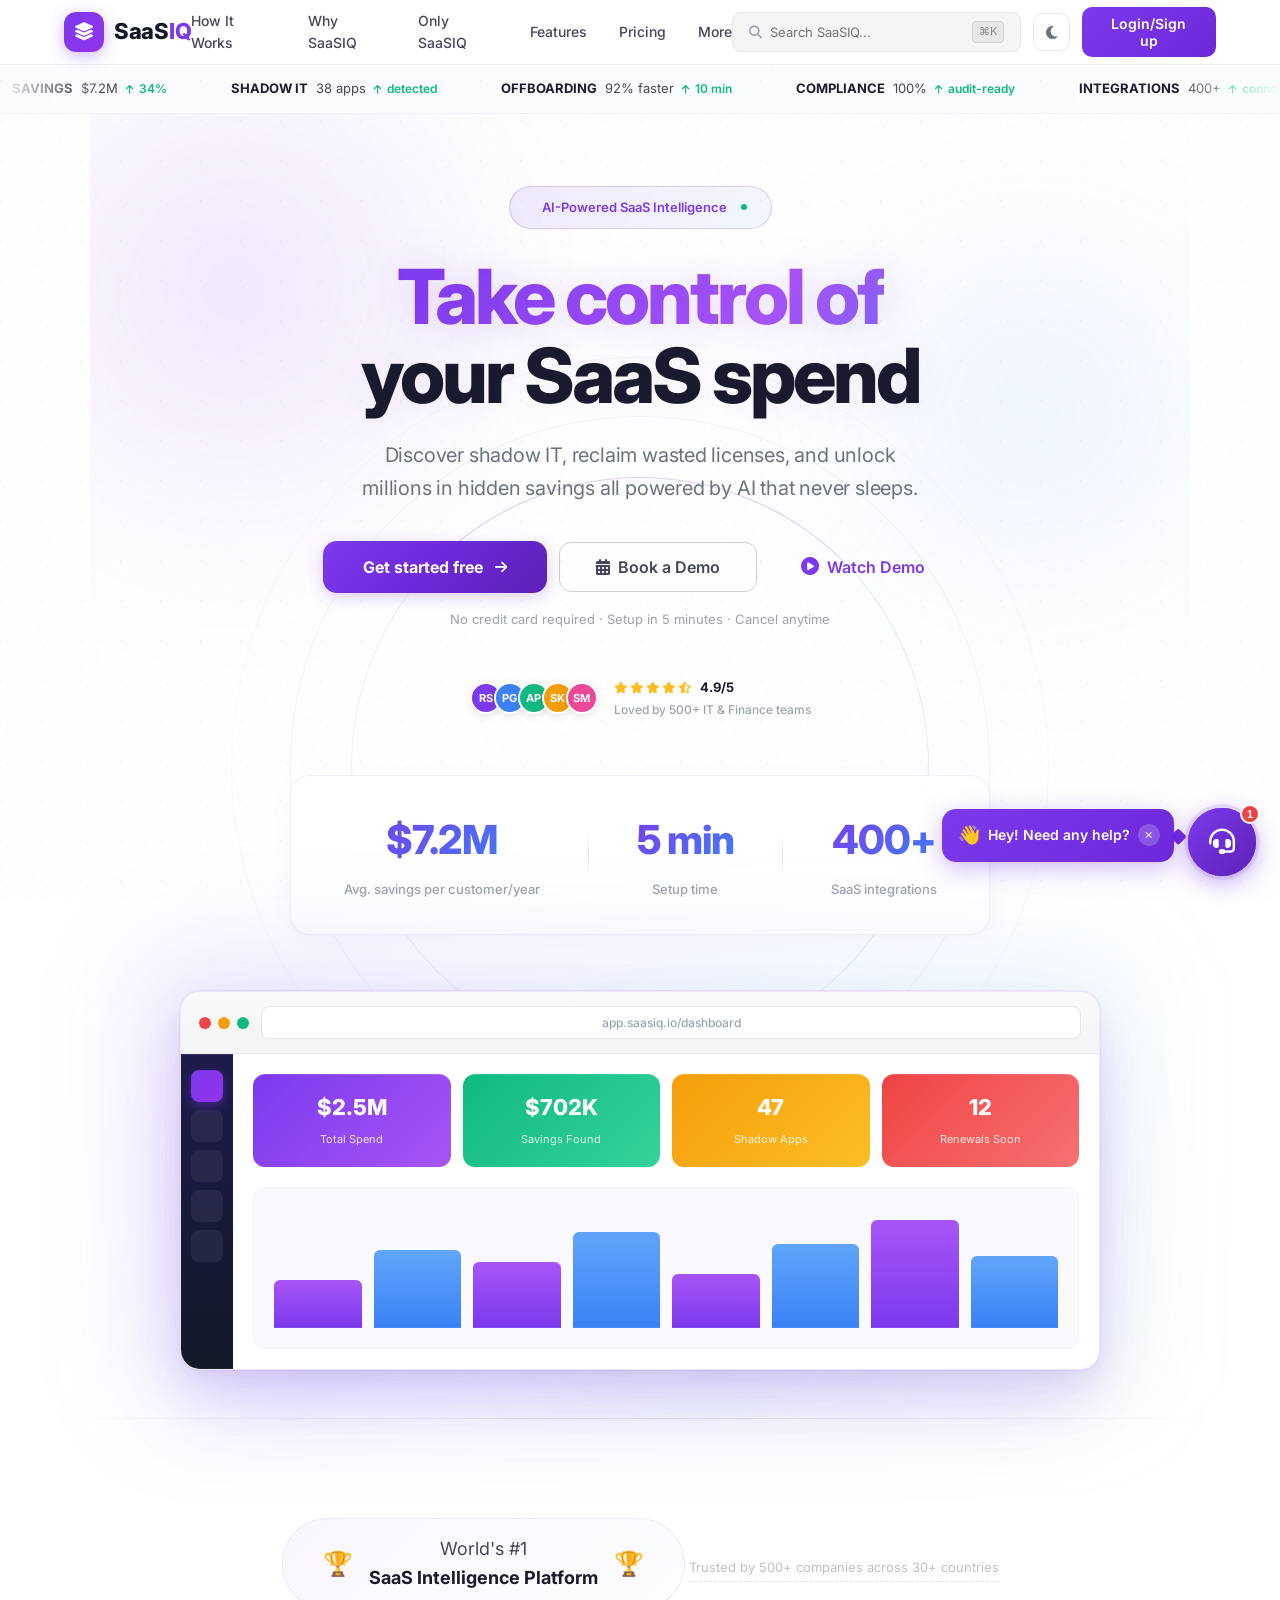
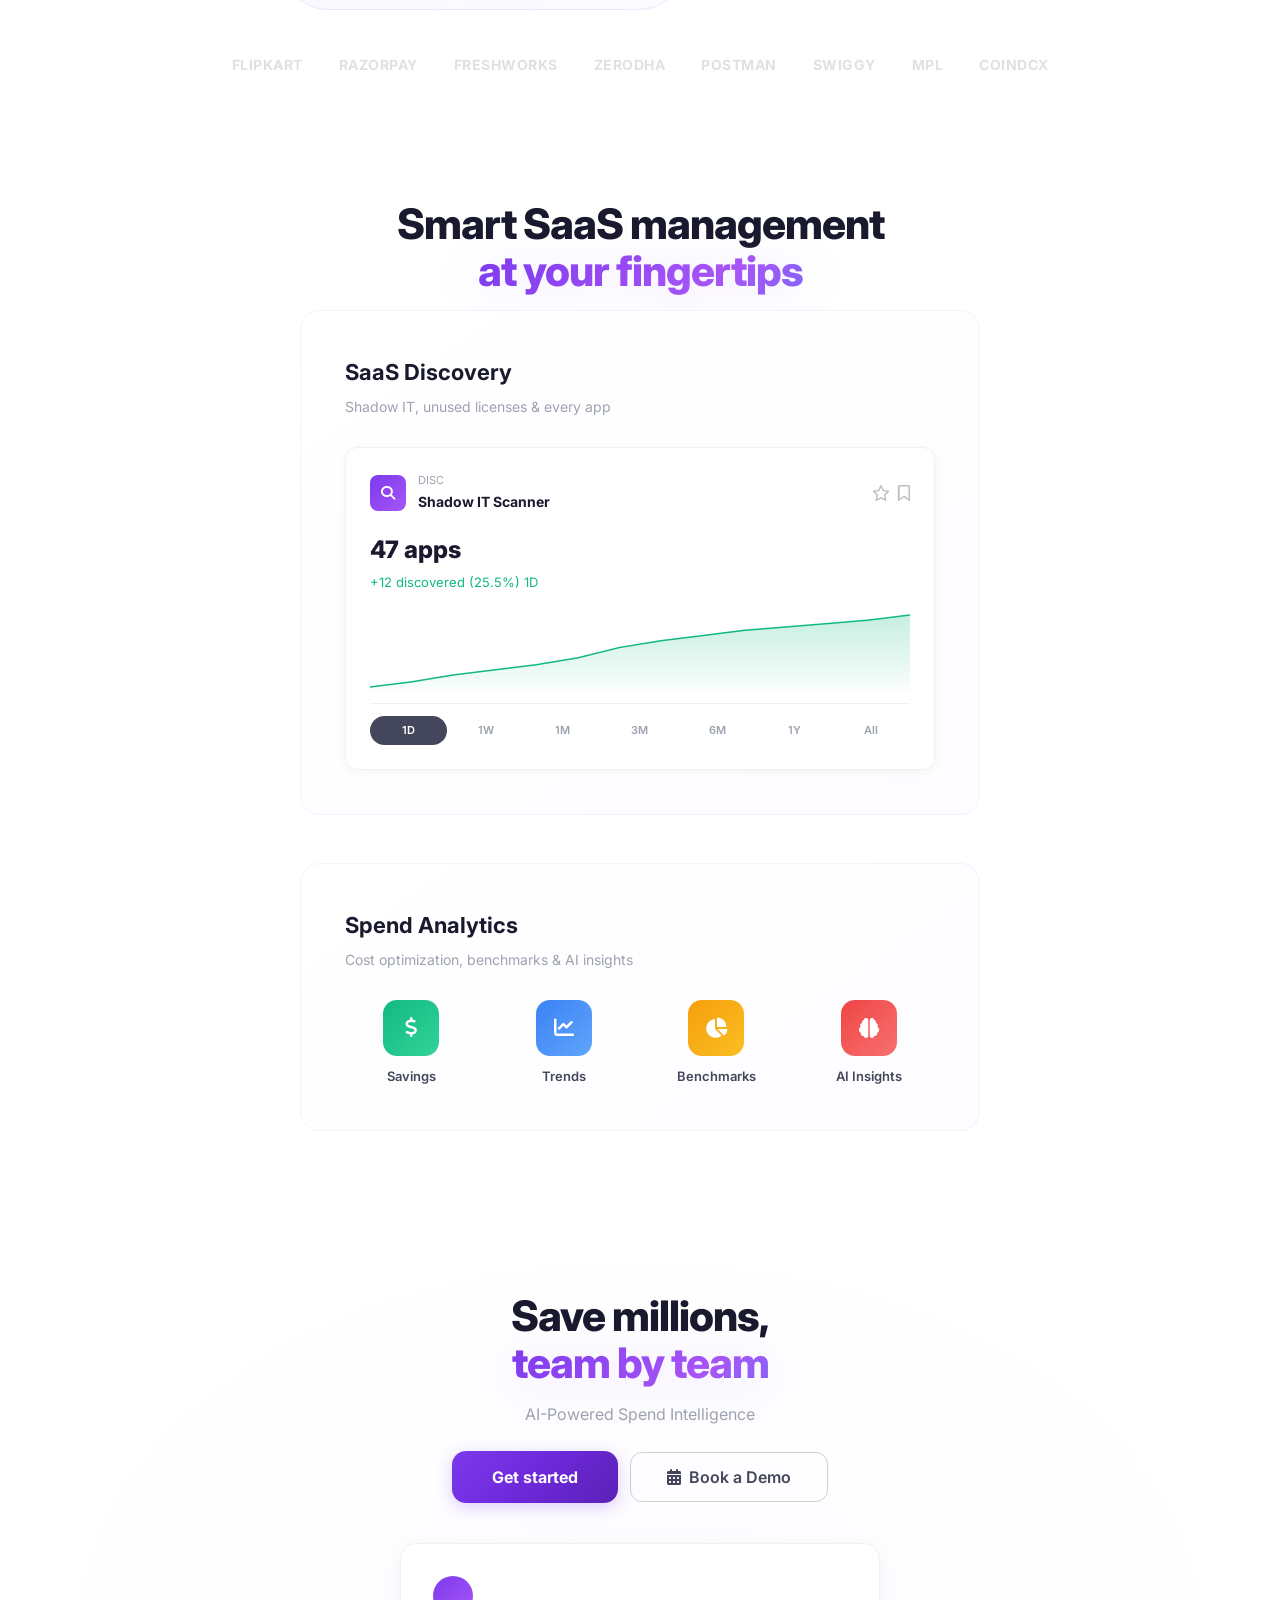
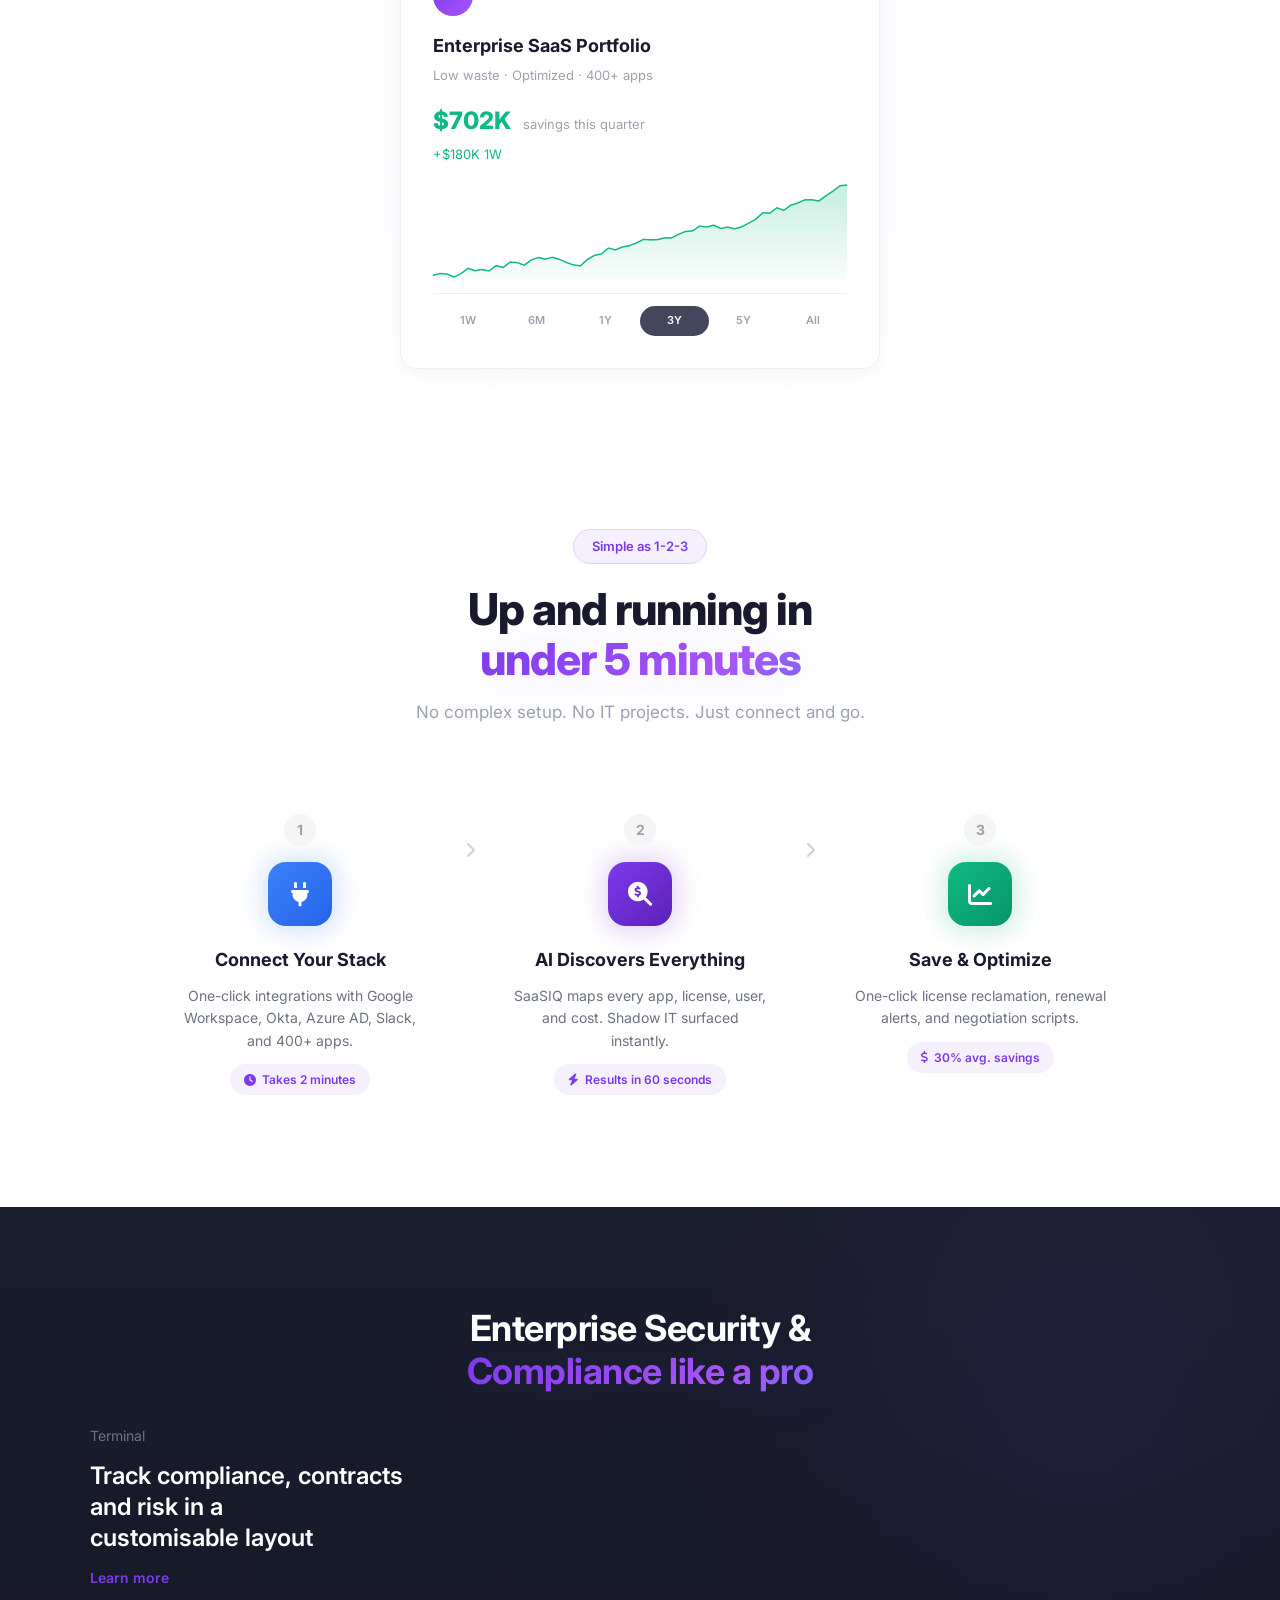
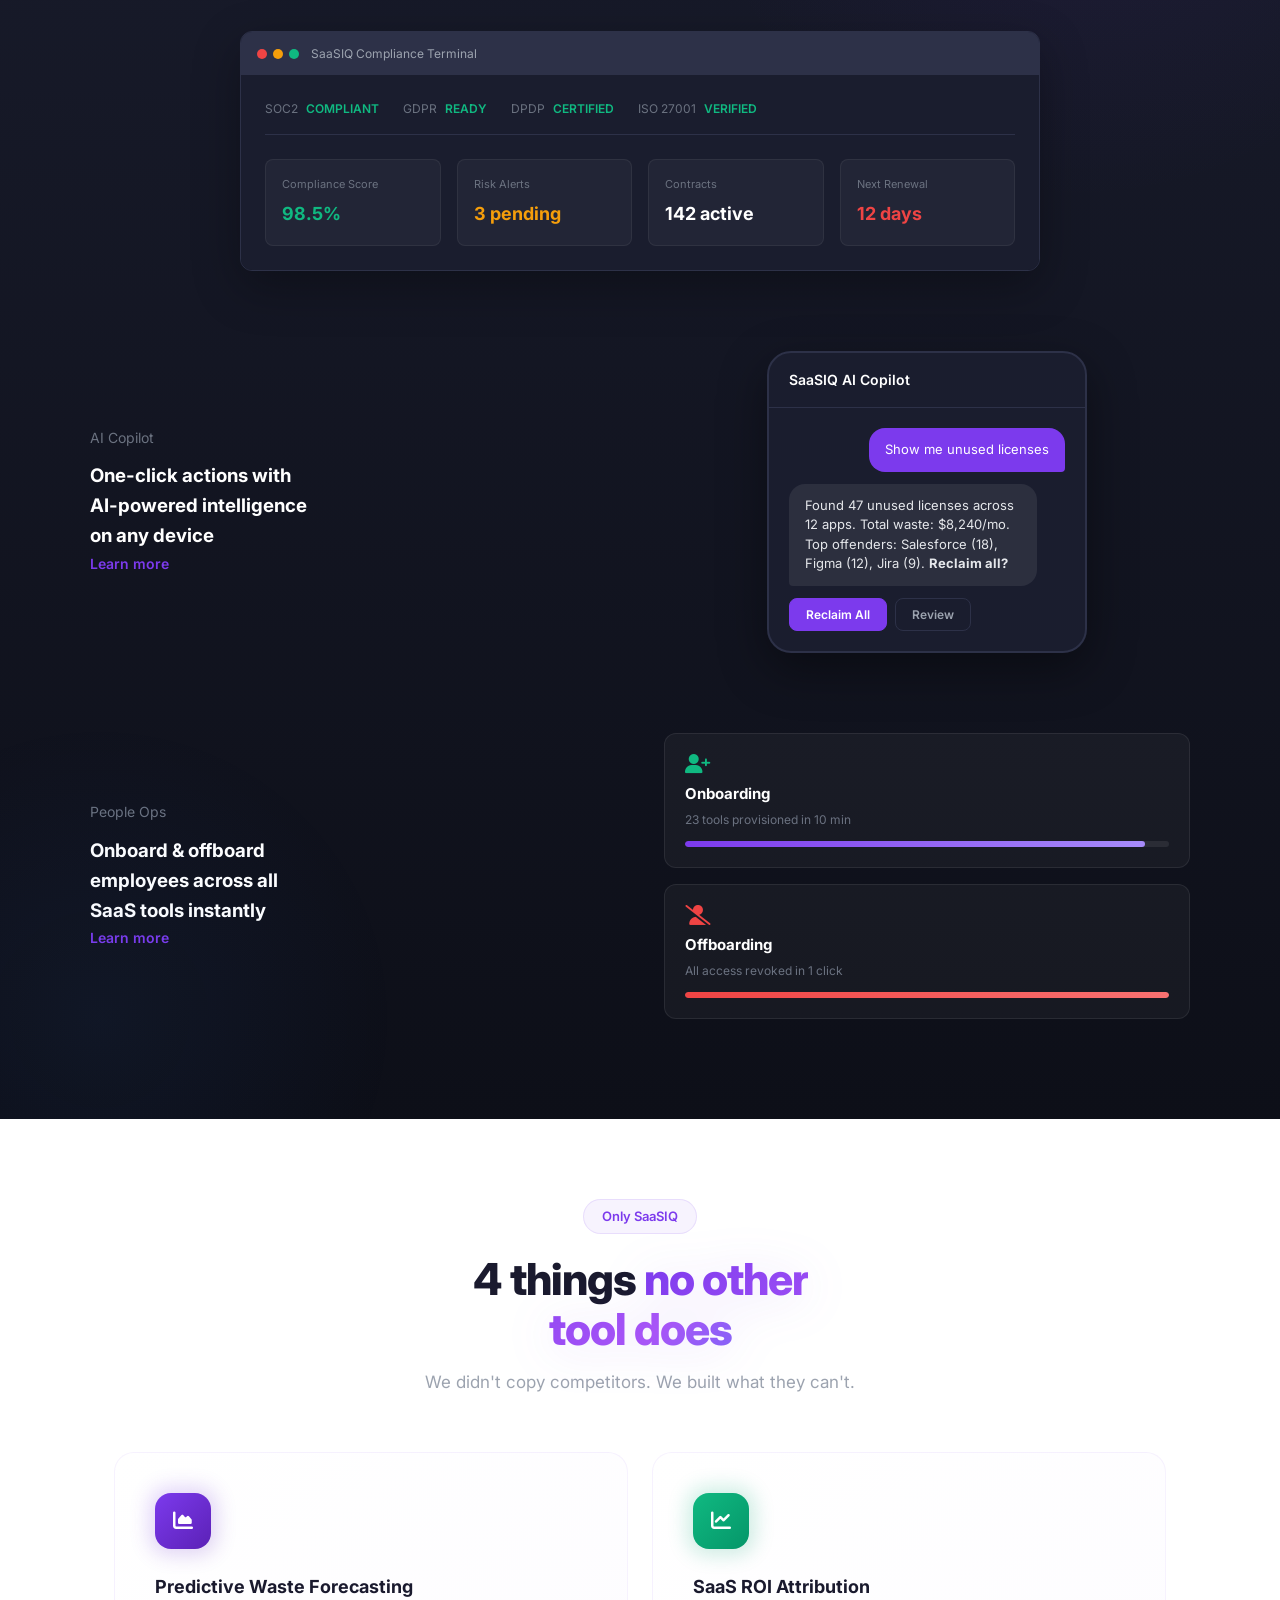
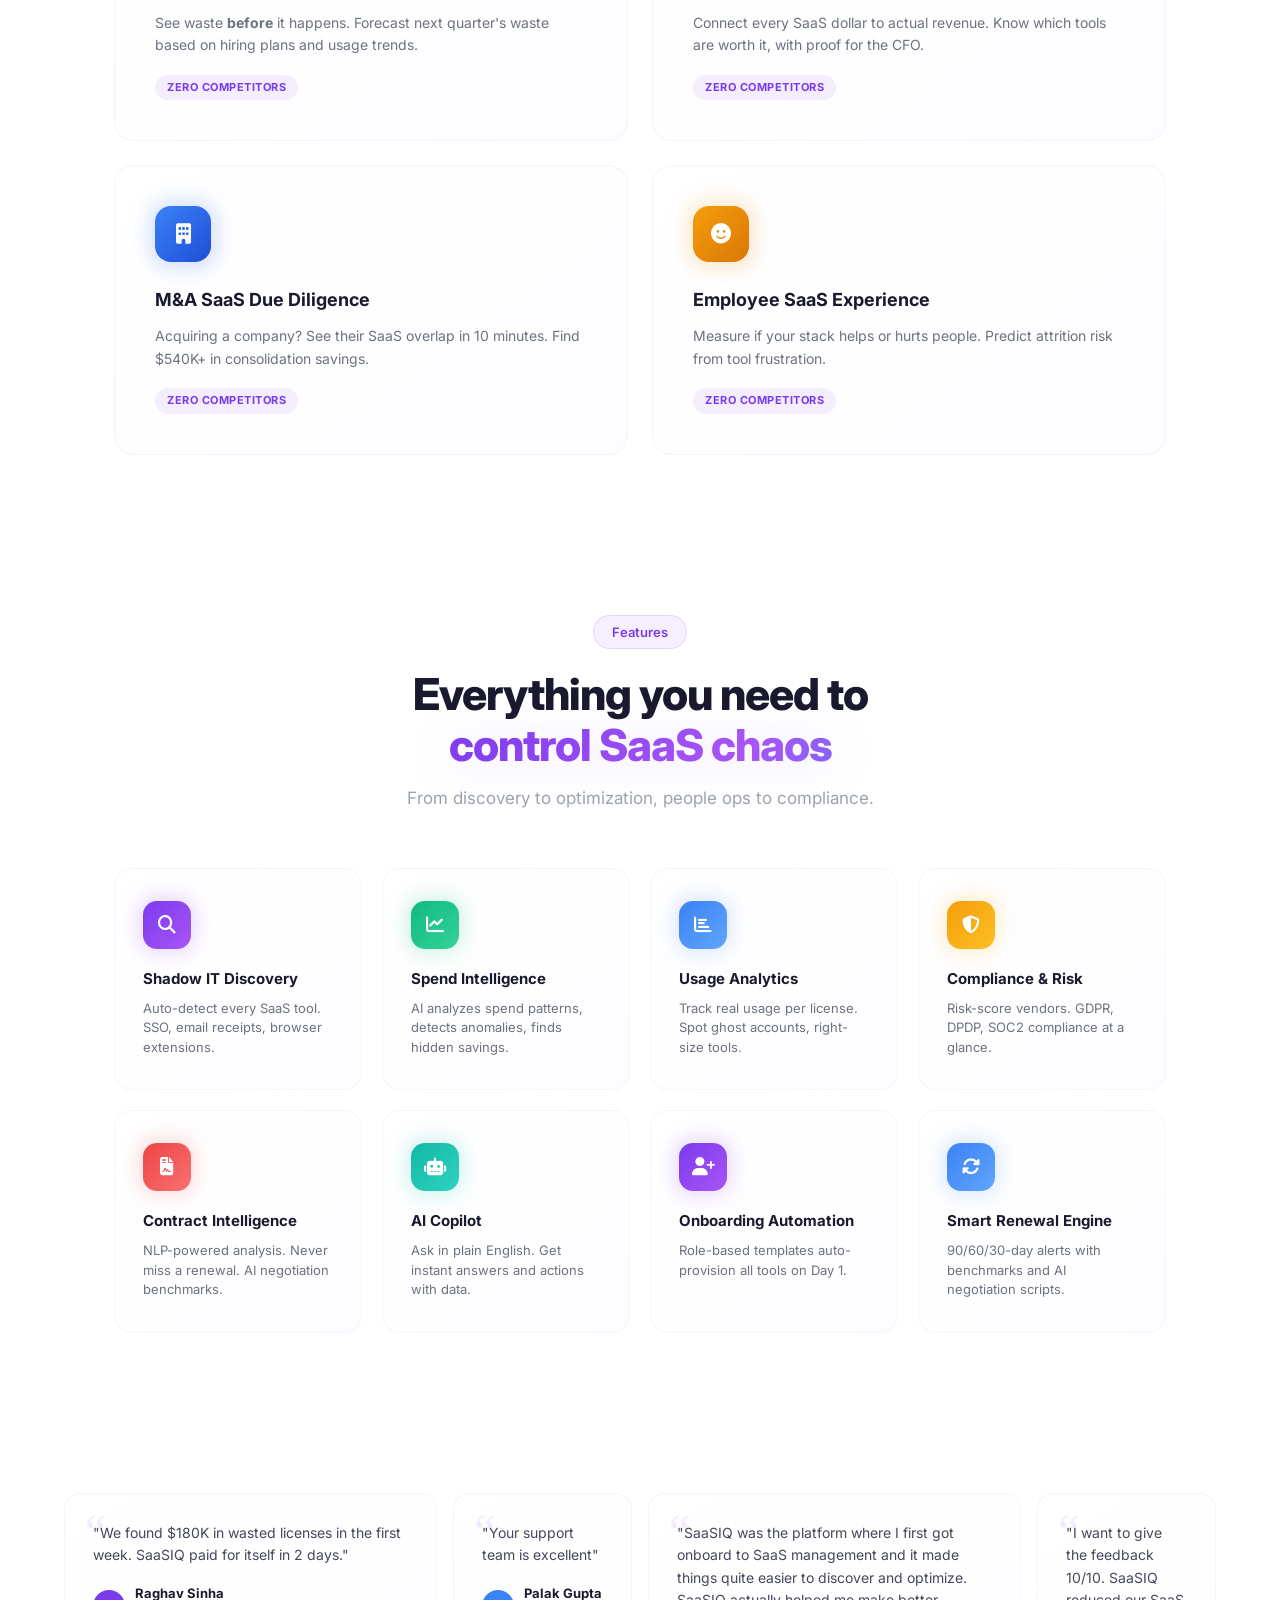
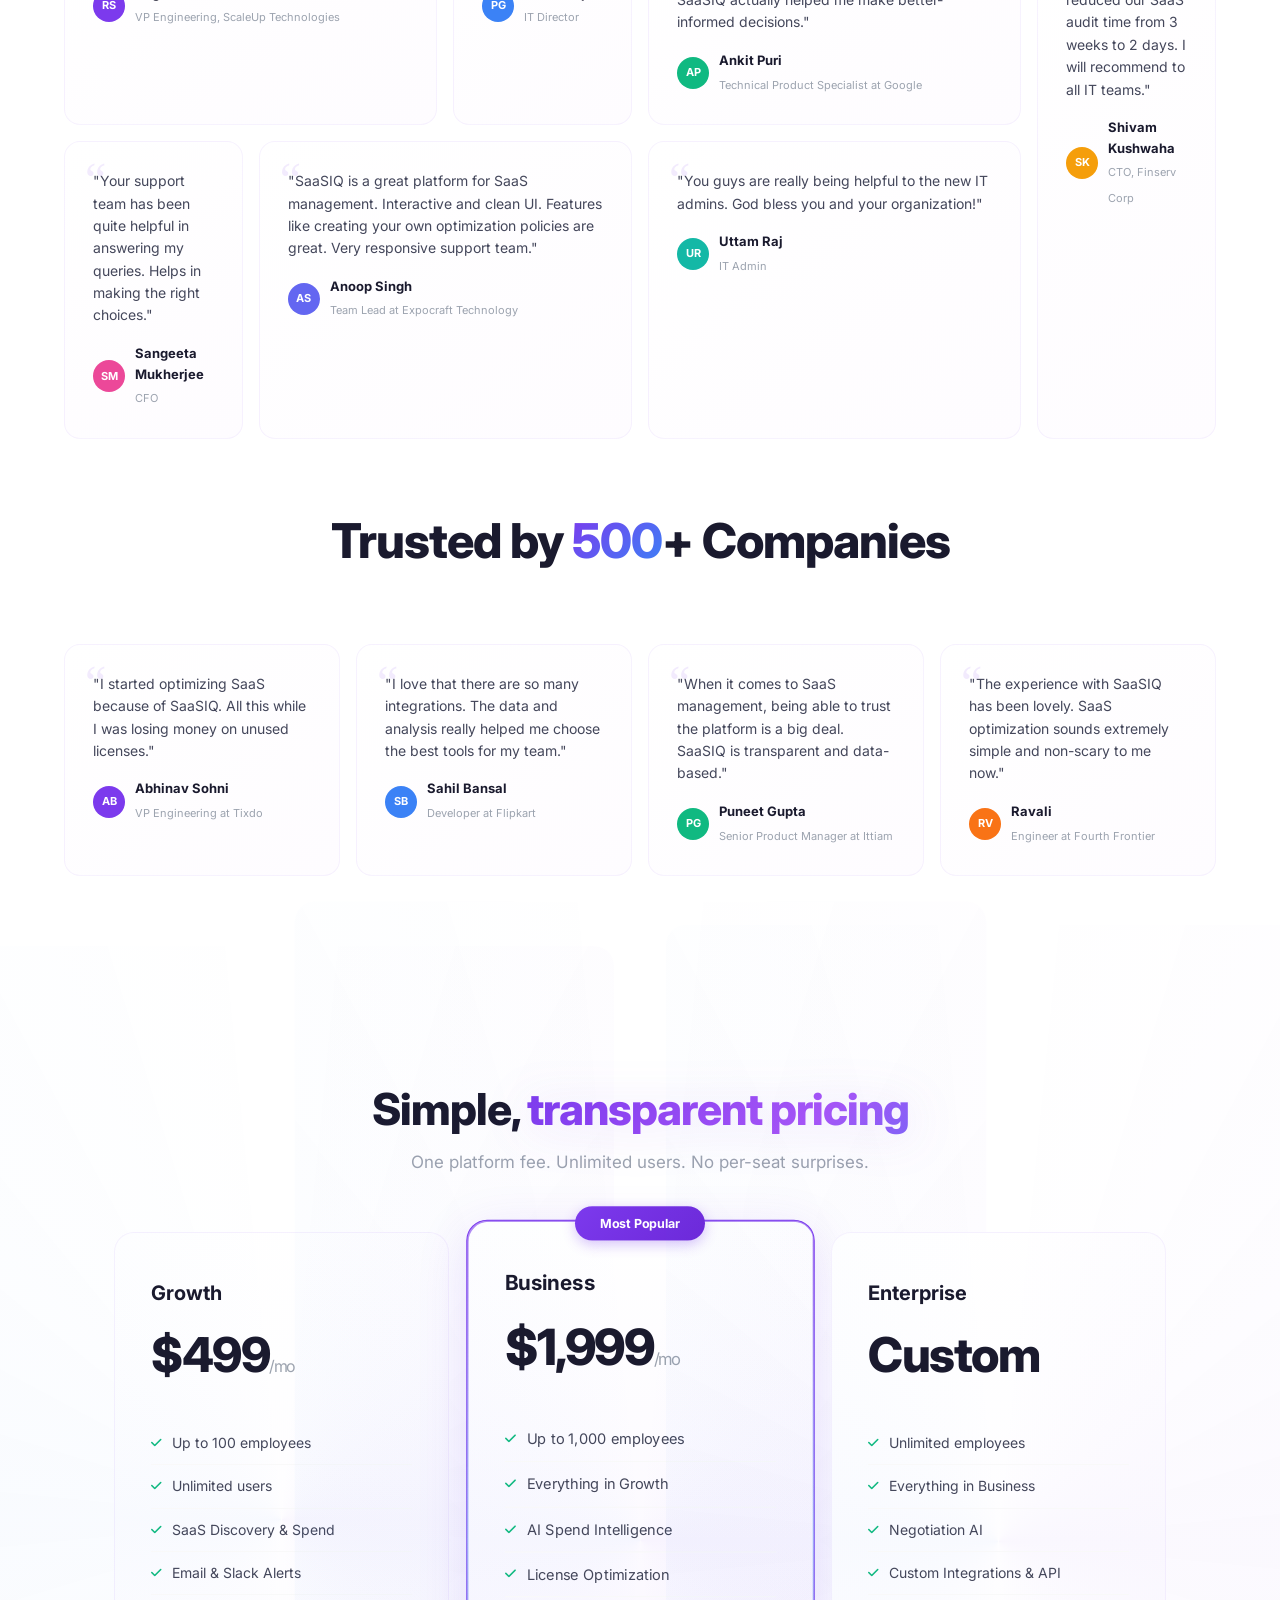
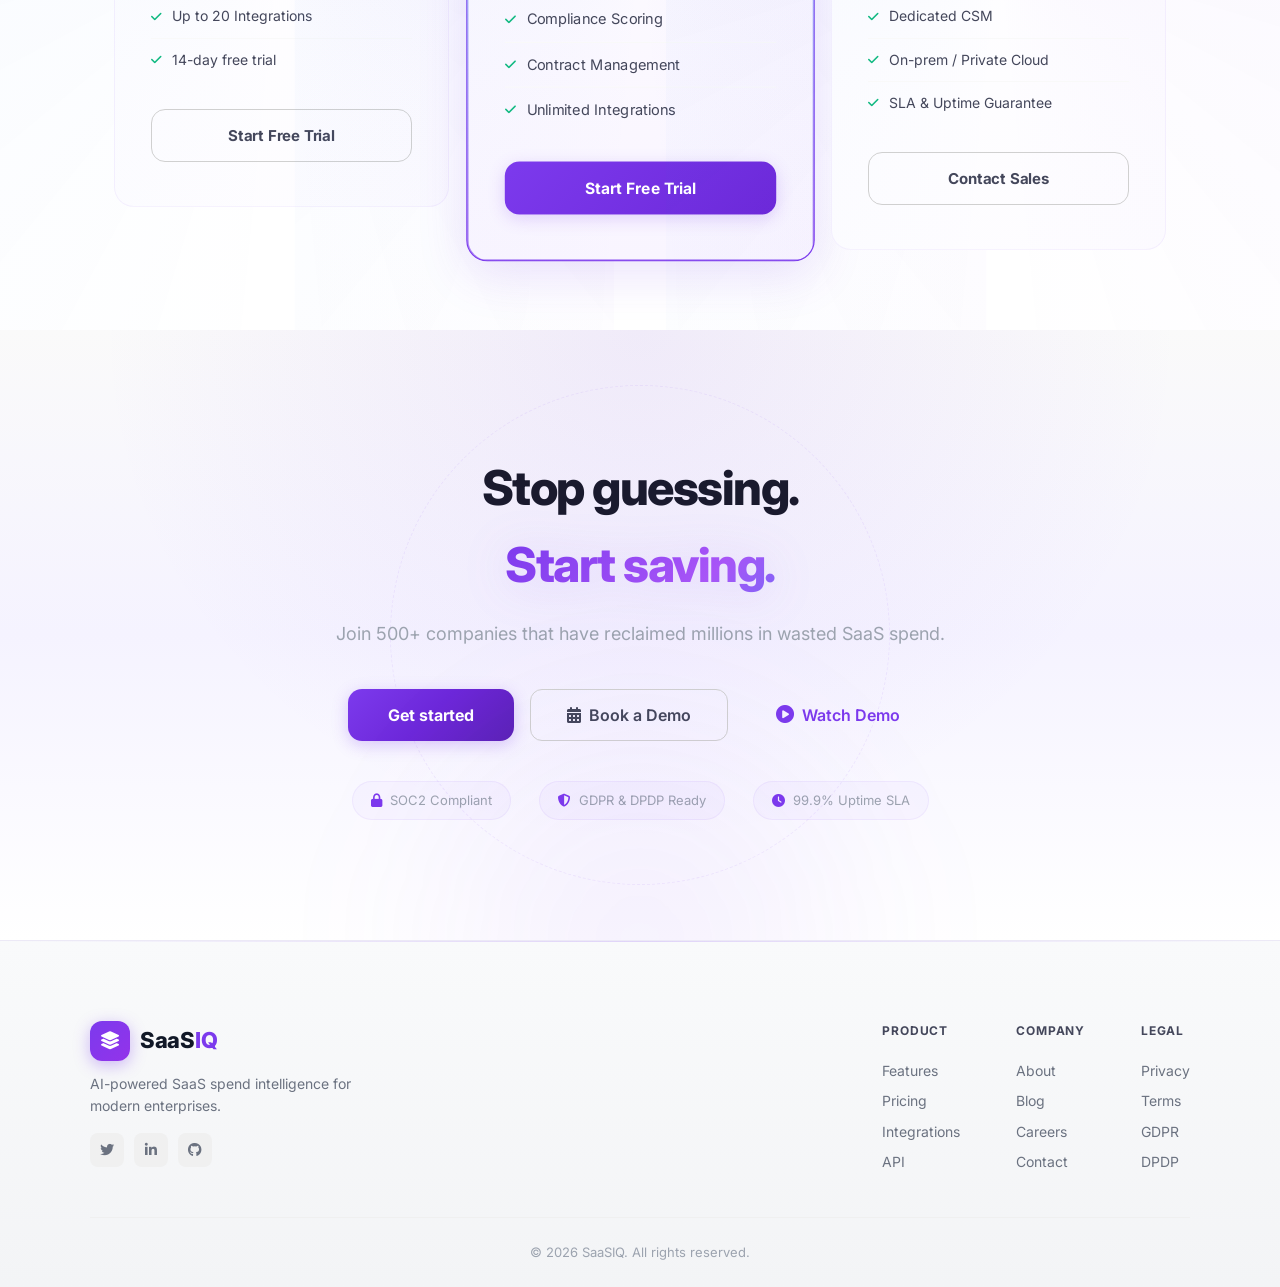
==== commit f168a2b2: "fix: remove India-specific language from landing page — global positioning - Platform badge: India's" ====
--- a/index.html
+++ b/index.html
@@ -709,7 +709,7 @@
   <section class="gw-platform-badge-section gw-reveal">
     <div class="gw-platform-badge">
       <span class="gw-trophy">🏆</span>
-      <div>India's #1<br><strong>SaaS Intelligence Platform</strong></div>
+      <div>World's #1<br><strong>SaaS Intelligence Platform</strong></div>
       <span class="gw-trophy">🏆</span>
     </div>
     <p class="gw-trust-sub">Trusted by 500+ companies across 30+ countries</p>
@@ -721,7 +721,7 @@
 
   <!-- ===== PRODUCT SHOWCASE: SaaS Intelligence ===== -->
   <section id="why-saasiq" class="gw-product-section">
-    <h2 class="gw-reveal">India's SaaS management<br><span class="gw-gradient-text">at your fingertips</span></h2>
+    <h2 class="gw-reveal">Smart SaaS management<br><span class="gw-gradient-text">at your fingertips</span></h2>
     <div class="gw-product-grid">
       <!-- Card 1: SaaS Discovery -->
       <div class="gw-product-card gw-slide-in">
@@ -1316,7 +1316,7 @@
         <div><h4>Legal</h4><a href="javascript:void(0)">Privacy</a><a href="javascript:void(0)">Terms</a><a href="javascript:void(0)">GDPR</a><a href="javascript:void(0)">DPDP</a></div>
       </div>
     </div>
-    <div class="gw-footer-bottom">© 2026 SaaSIQ. All rights reserved. Built with ❤️ in India.</div>
+    <div class="gw-footer-bottom">© 2026 SaaSIQ. All rights reserved.</div>
   </footer>
 </div>
 
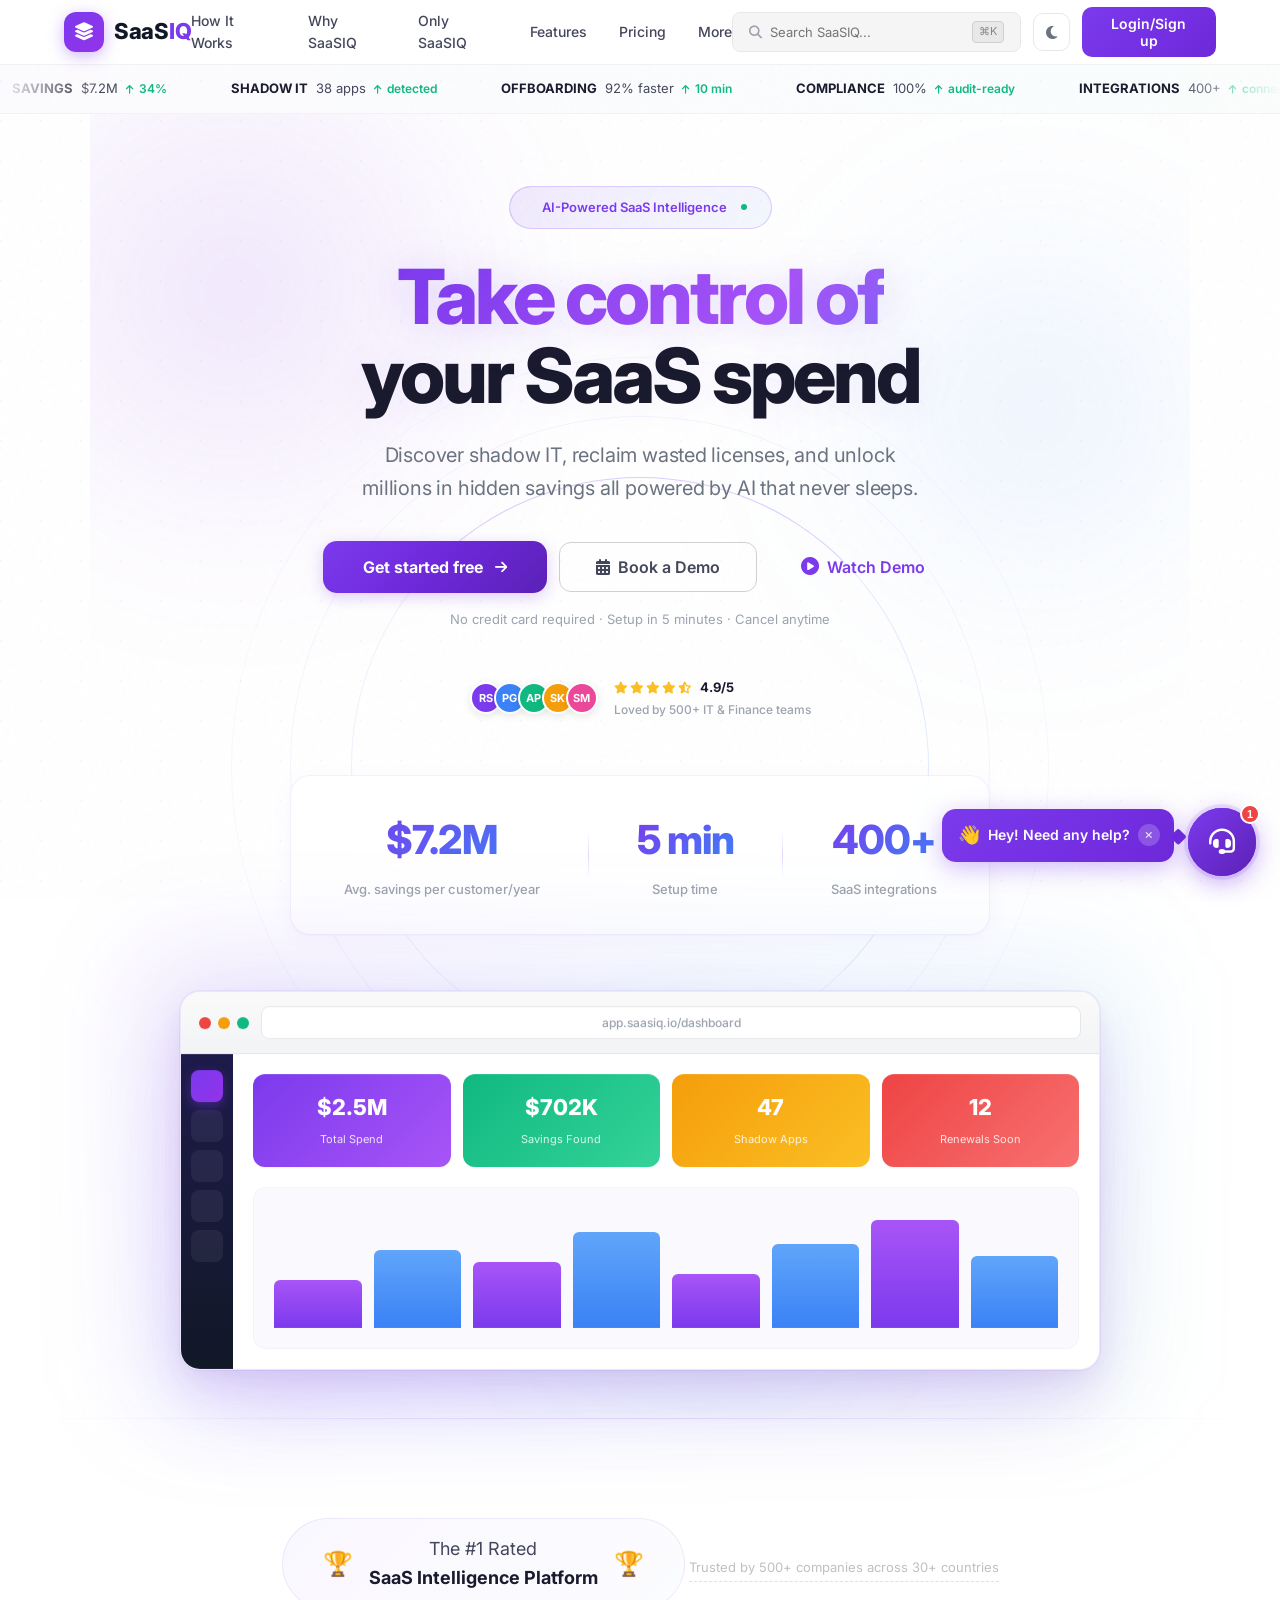
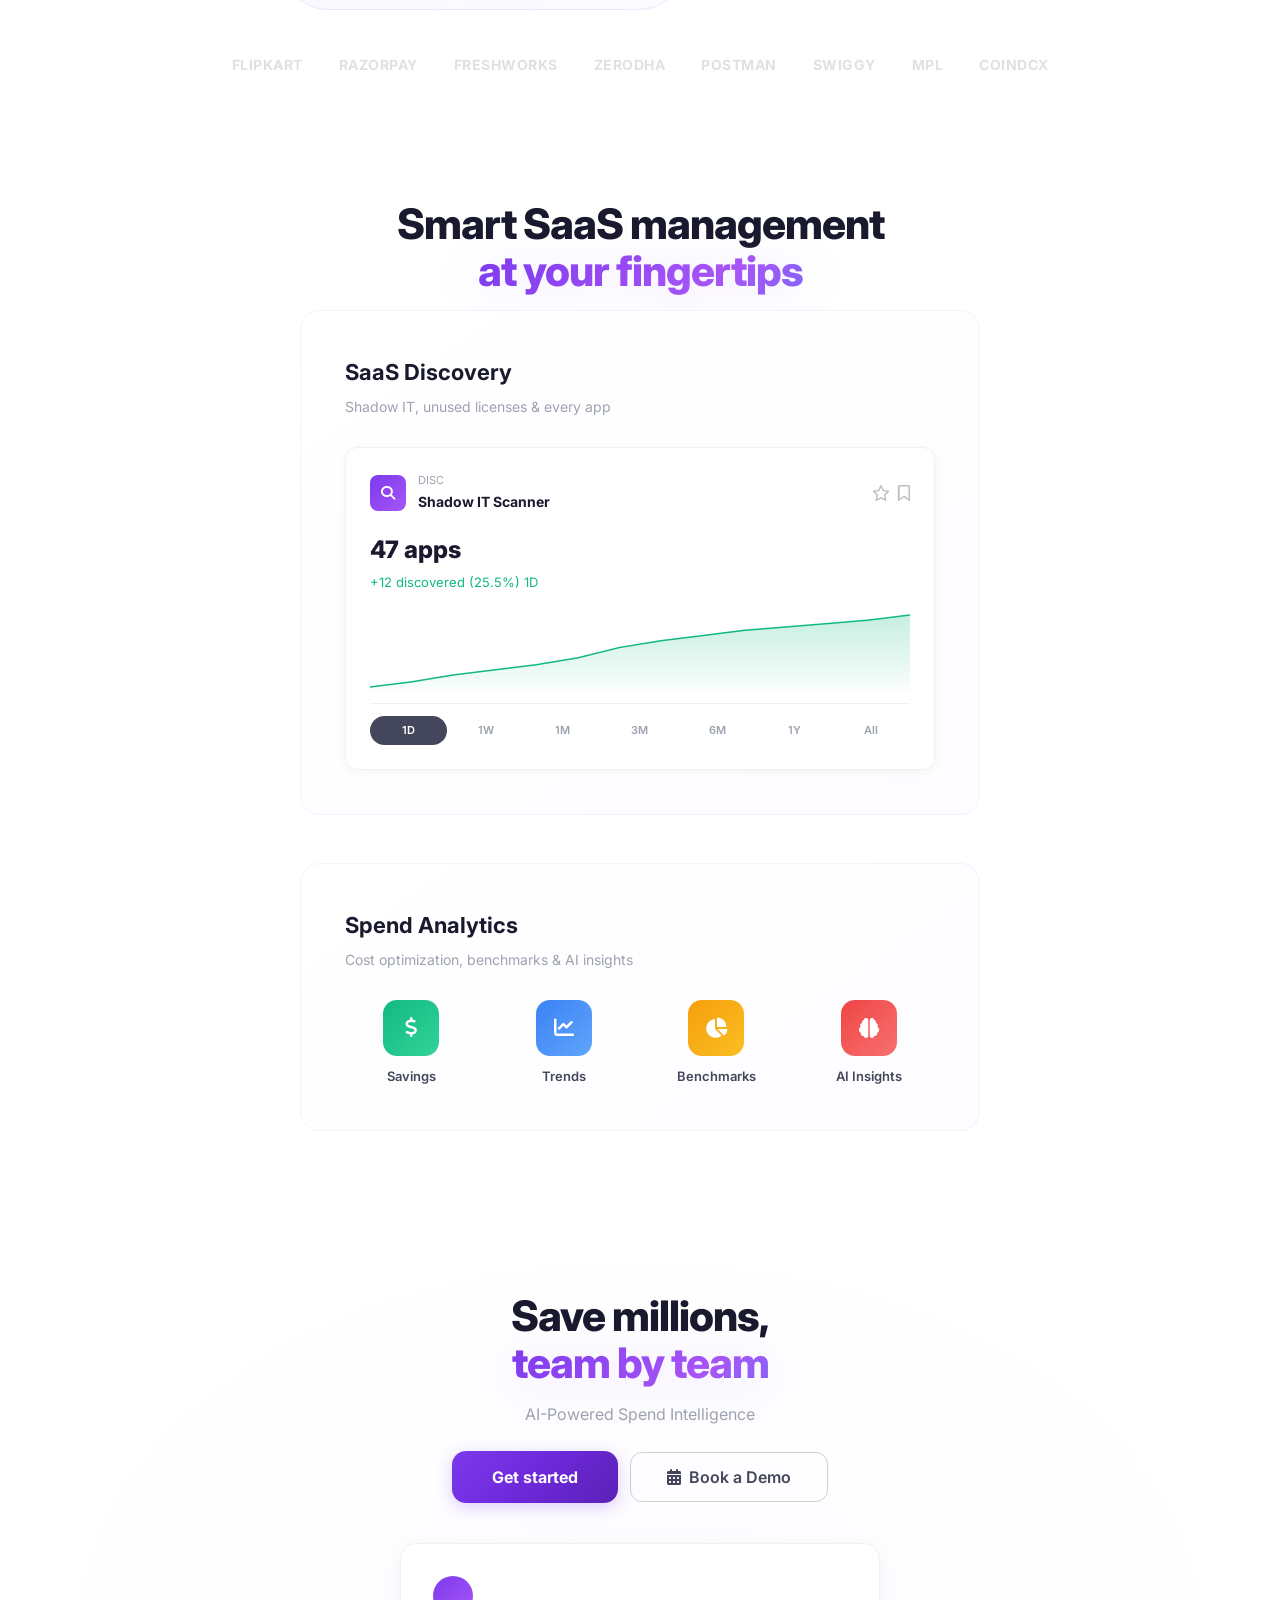
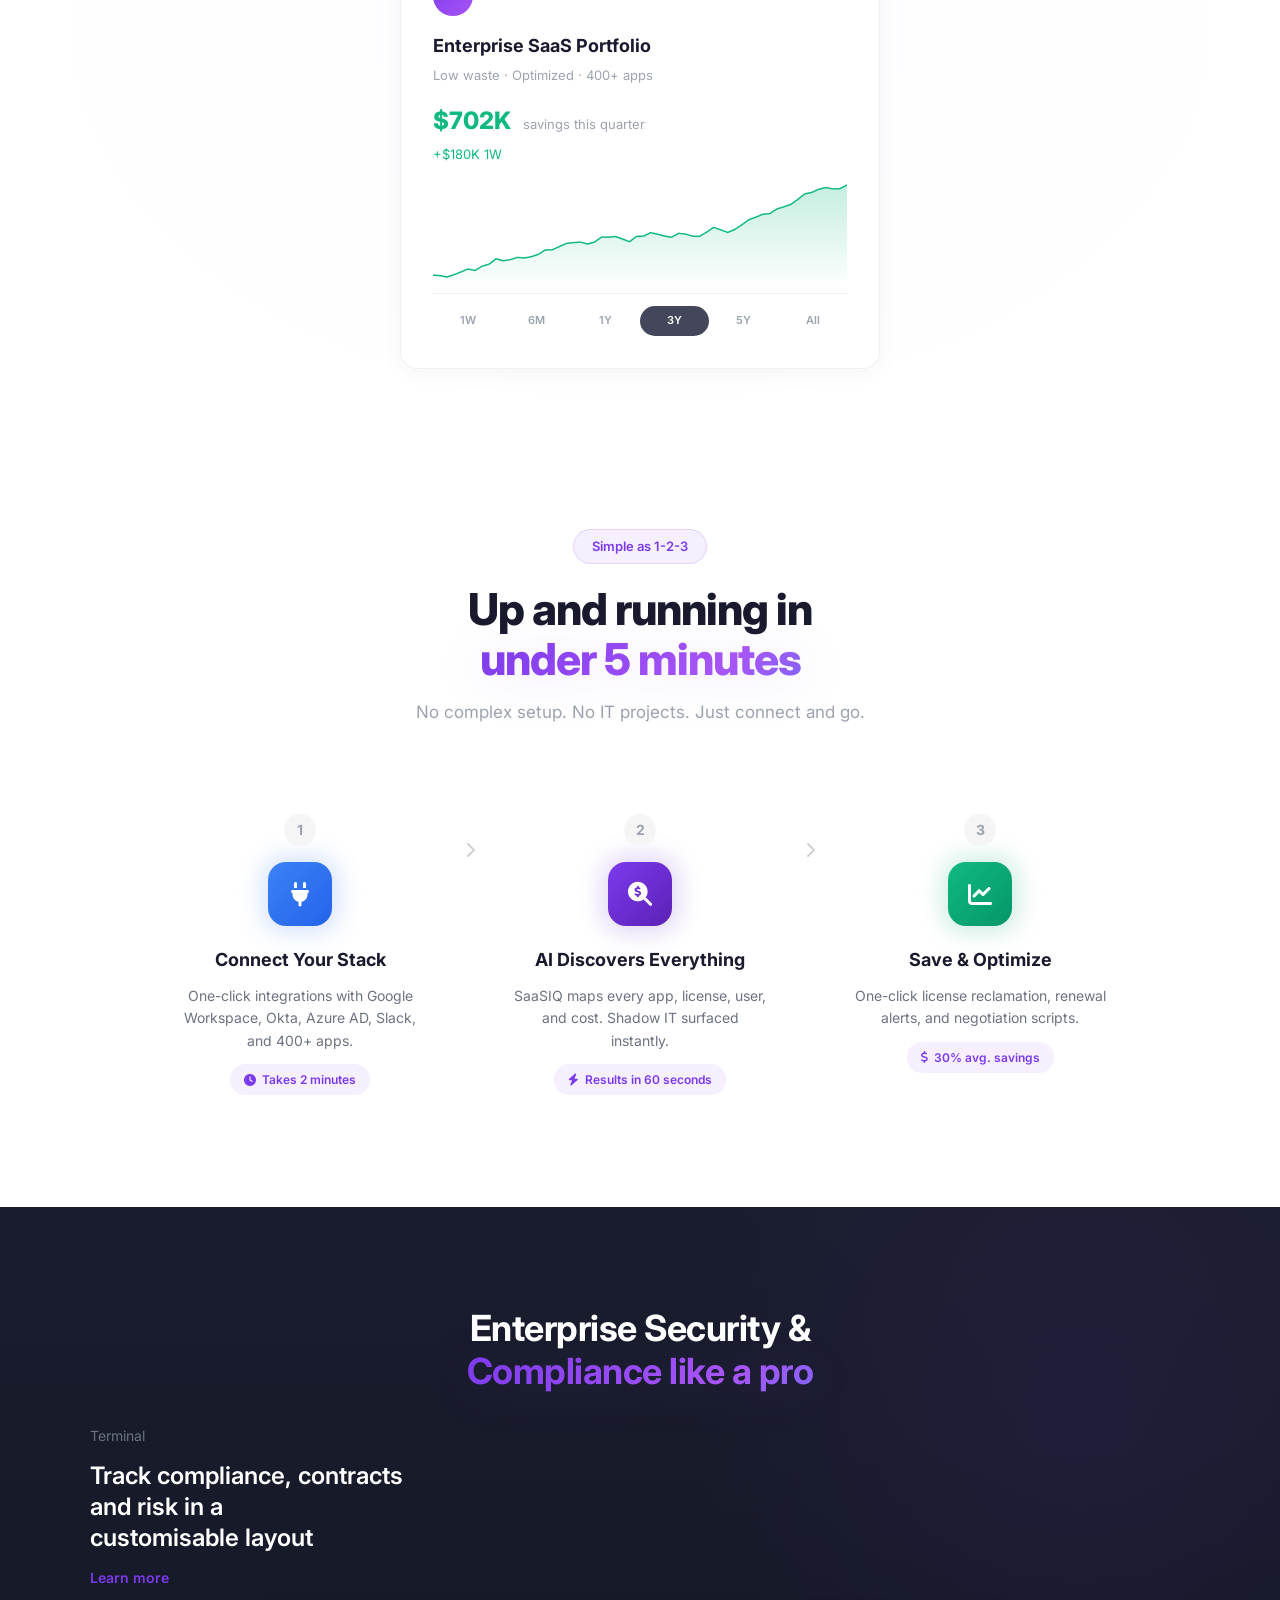
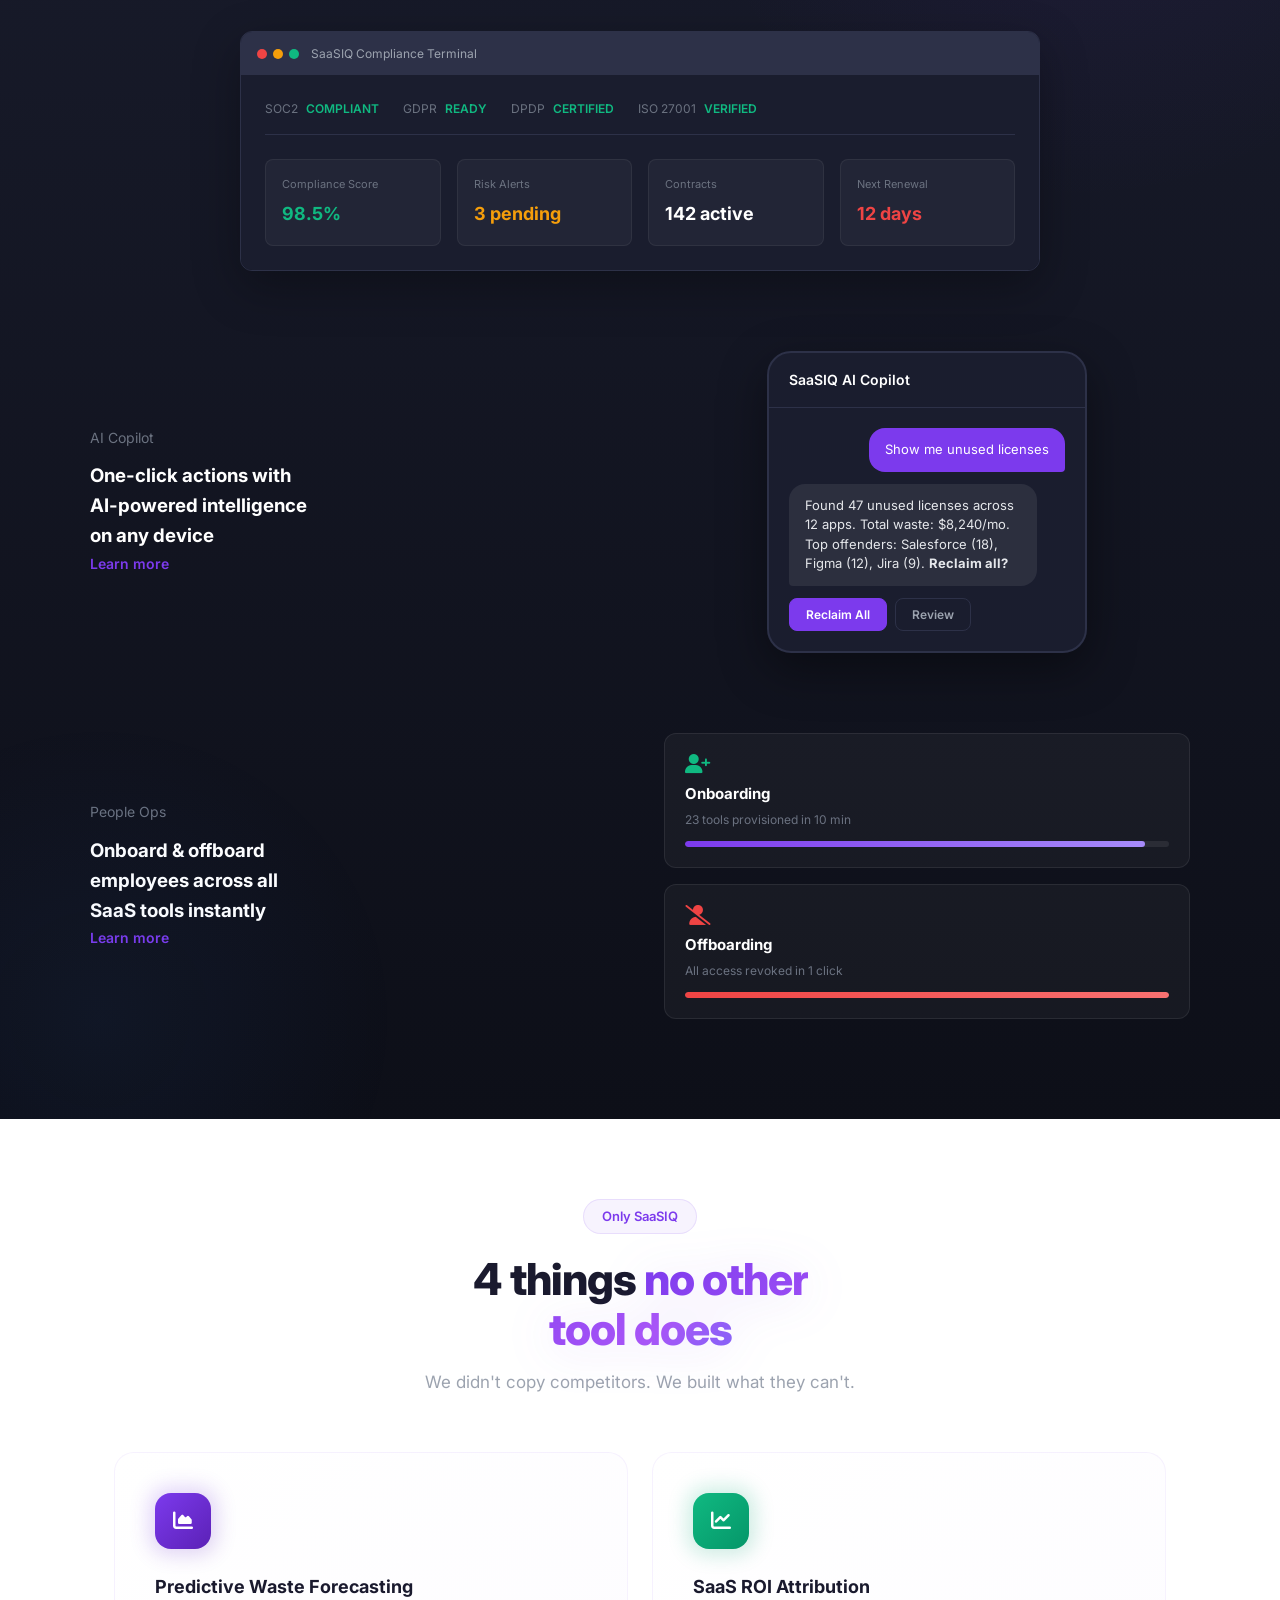
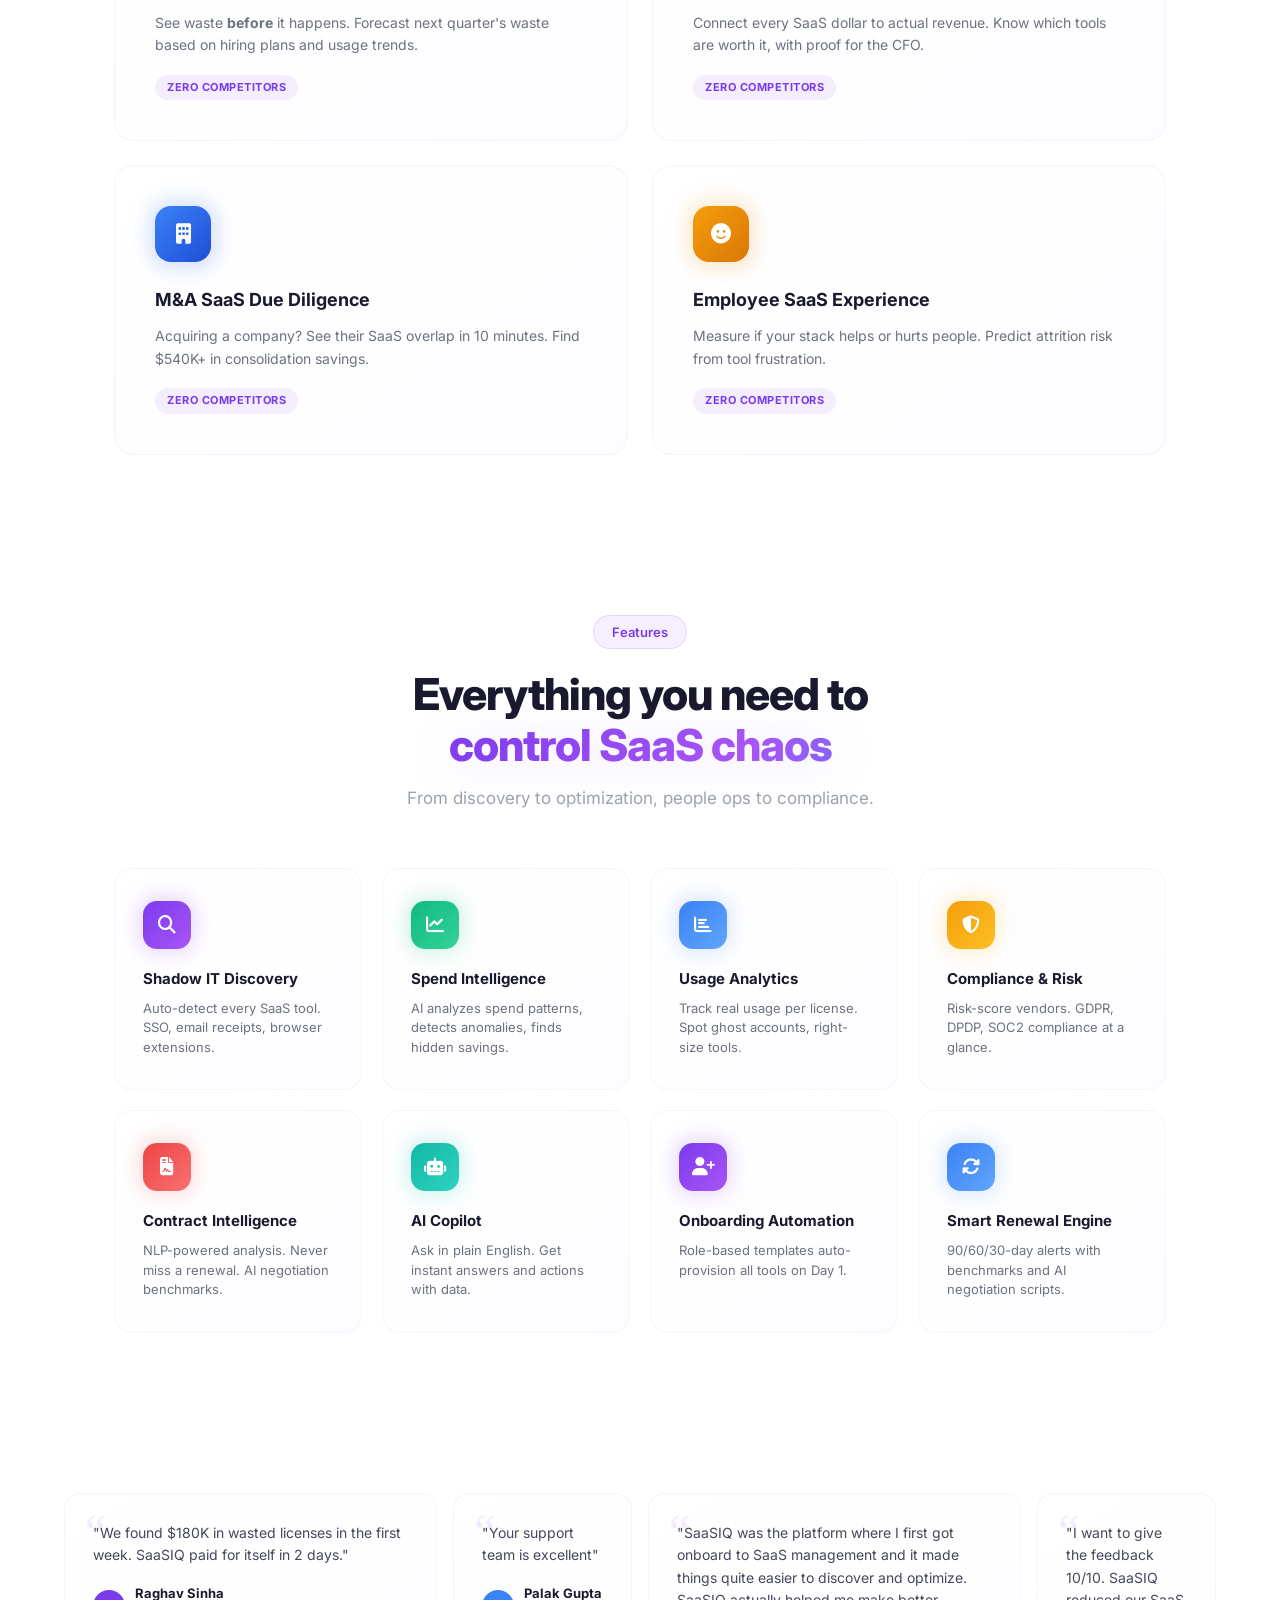
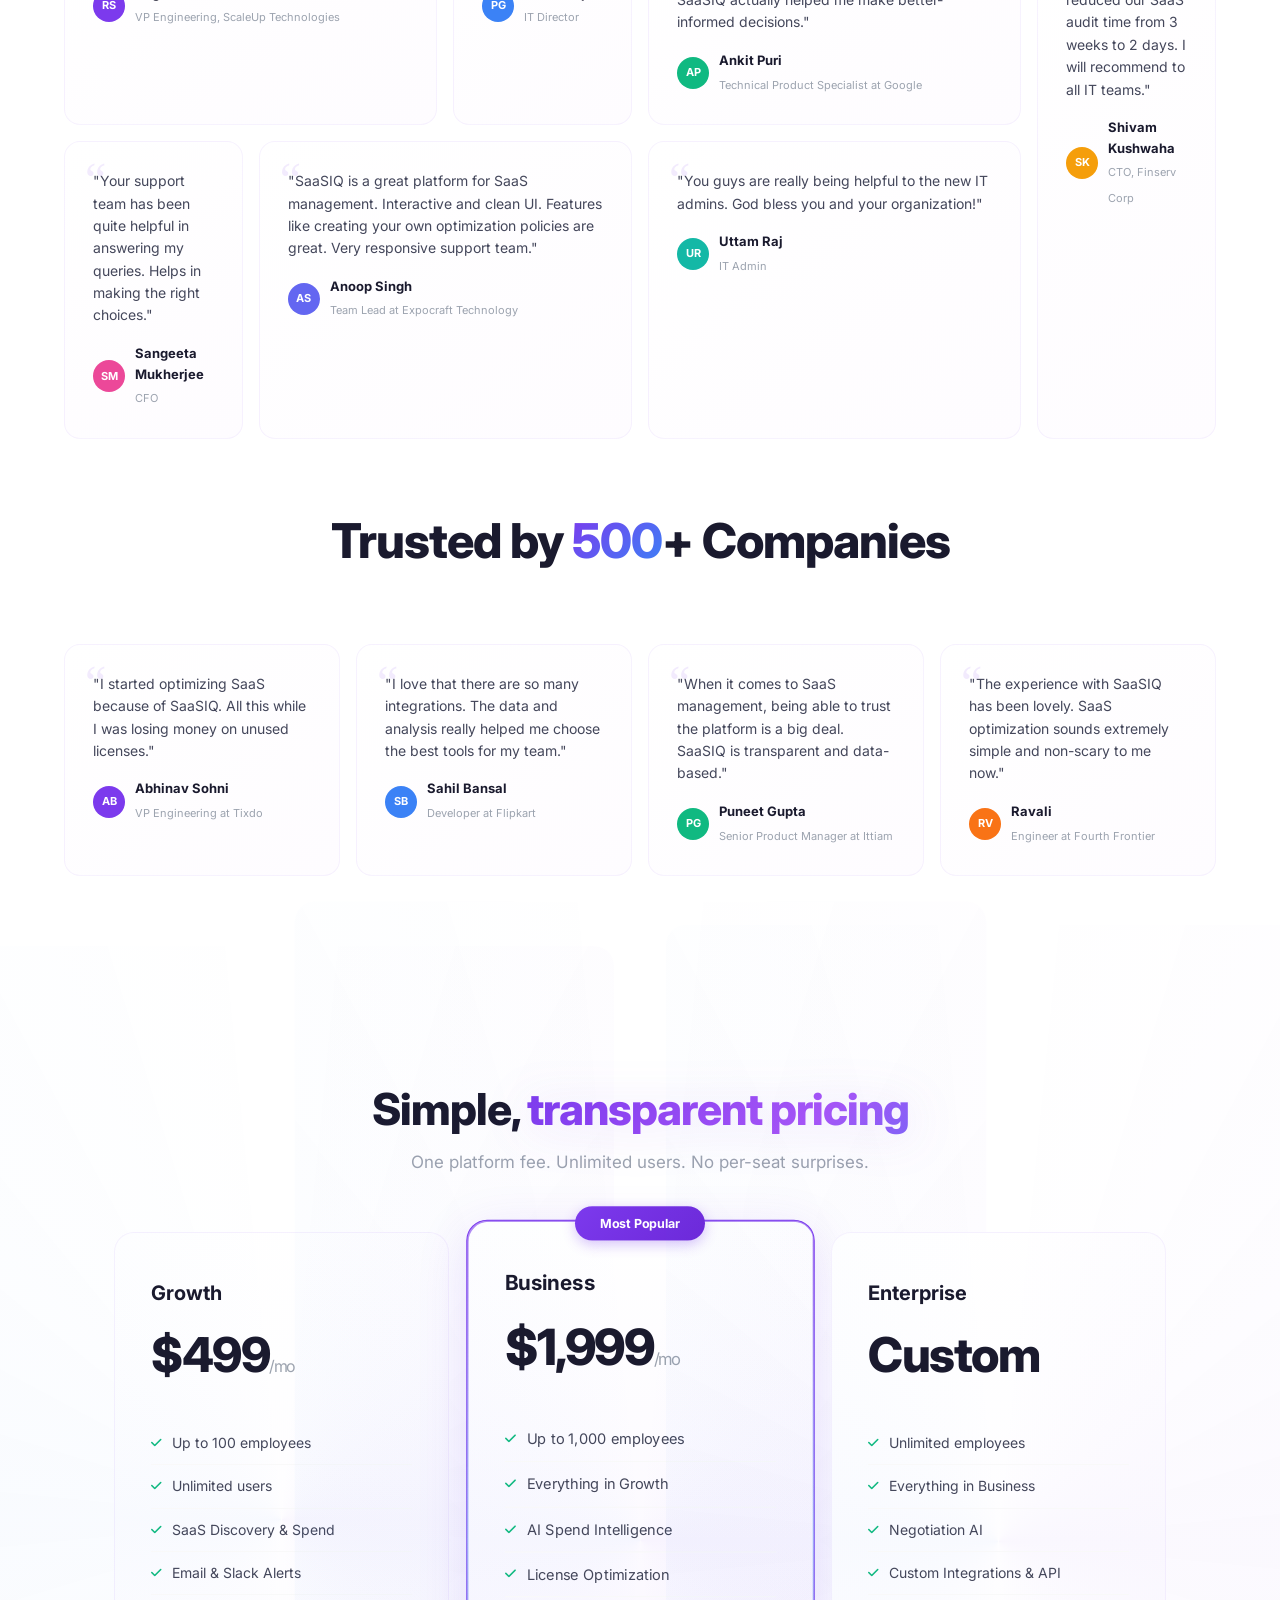
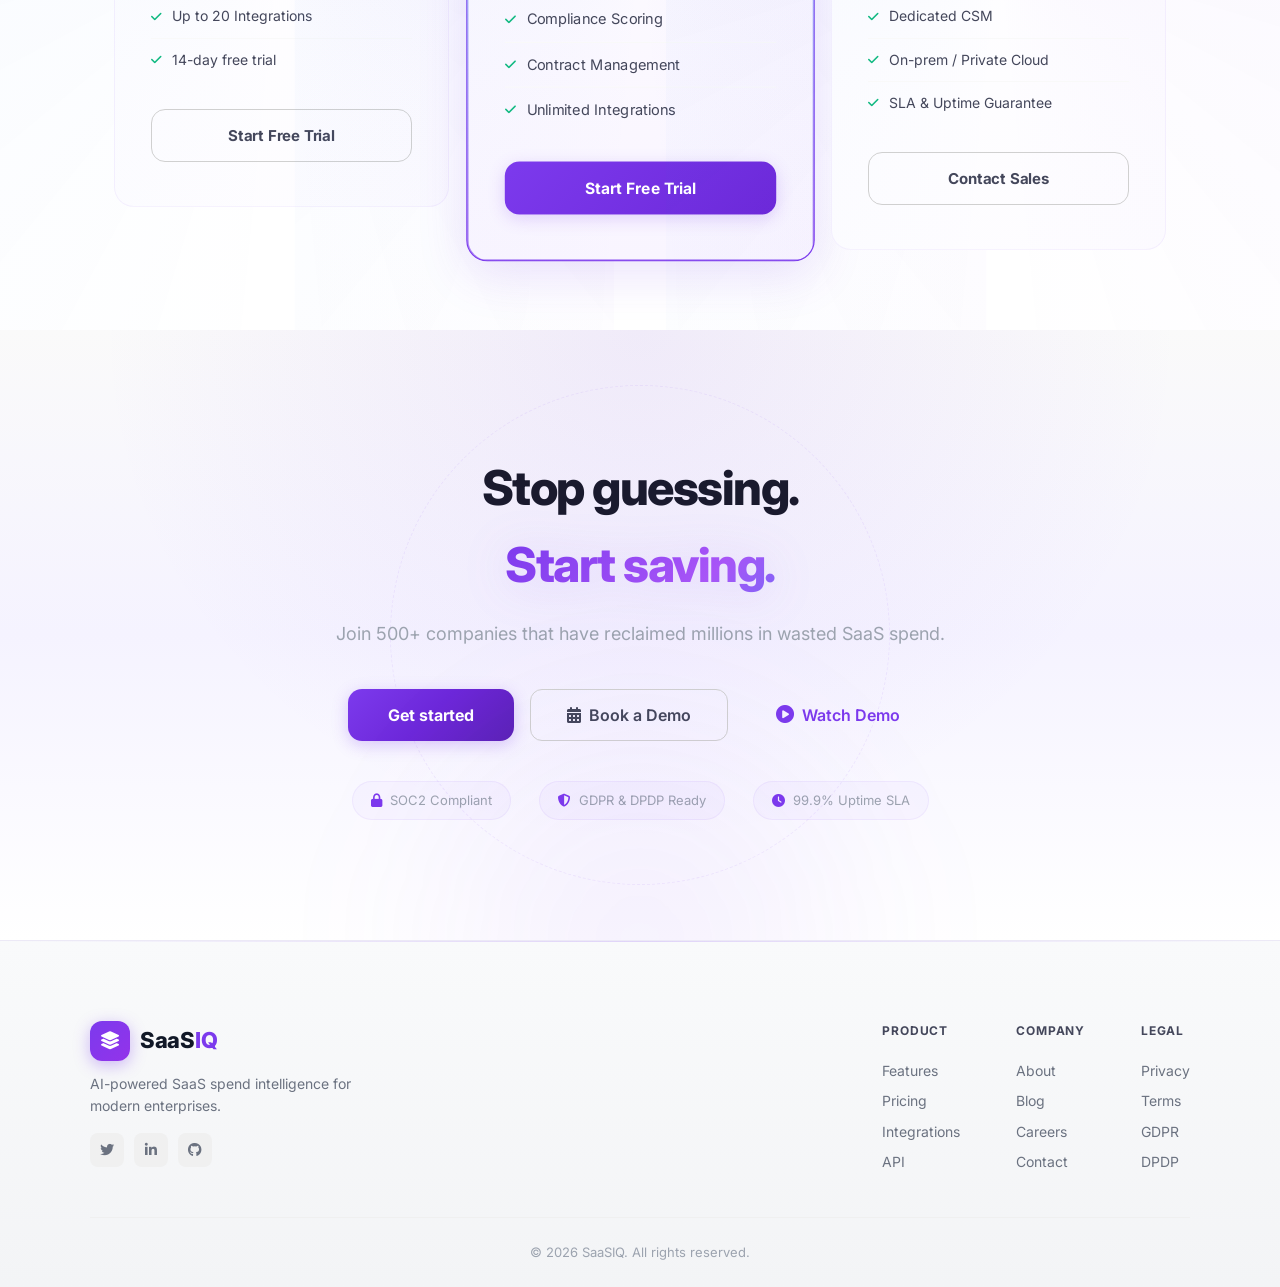
==== commit 1c7625cc: "fix: replace World's #1 with globally-neutral 'The #1 Rated' platform badge" ====
--- a/index.html
+++ b/index.html
@@ -709,7 +709,7 @@
   <section class="gw-platform-badge-section gw-reveal">
     <div class="gw-platform-badge">
       <span class="gw-trophy">🏆</span>
-      <div>World's #1<br><strong>SaaS Intelligence Platform</strong></div>
+      <div>The #1 Rated<br><strong>SaaS Intelligence Platform</strong></div>
       <span class="gw-trophy">🏆</span>
     </div>
     <p class="gw-trust-sub">Trusted by 500+ companies across 30+ countries</p>
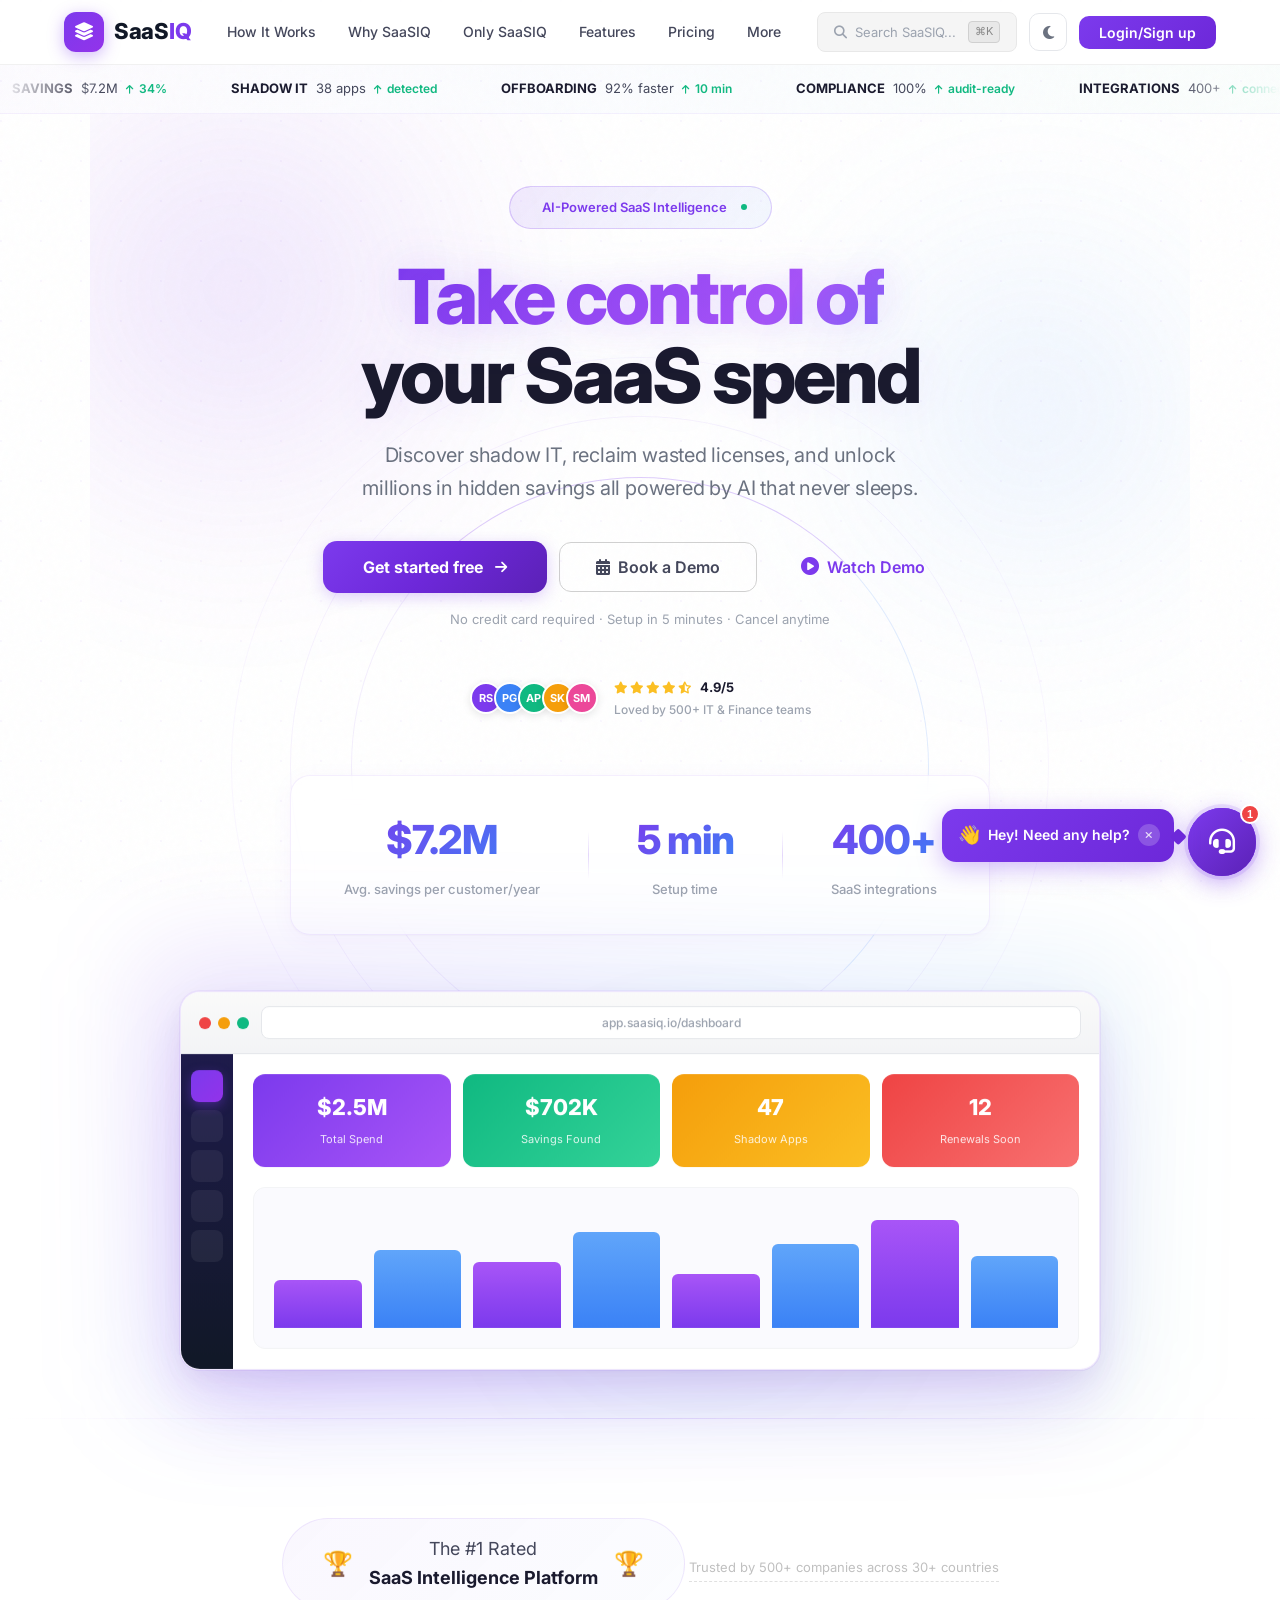
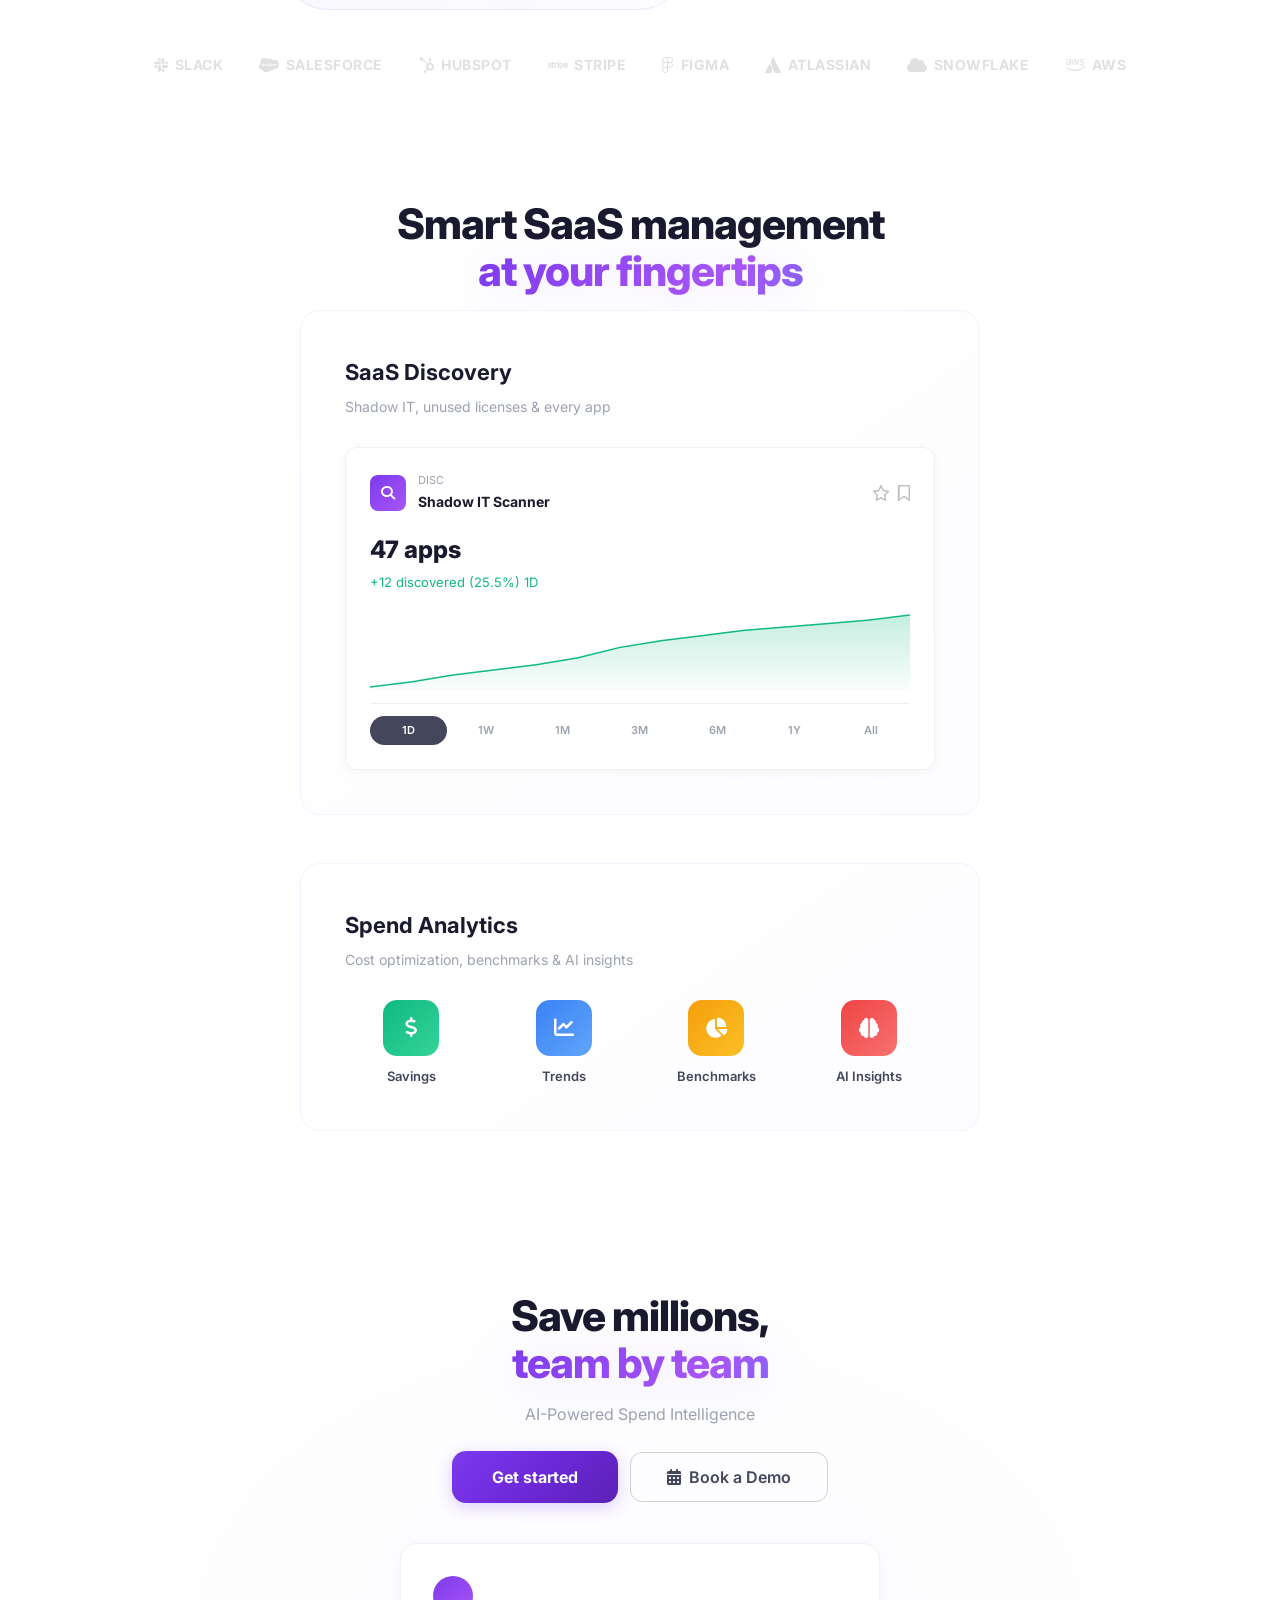
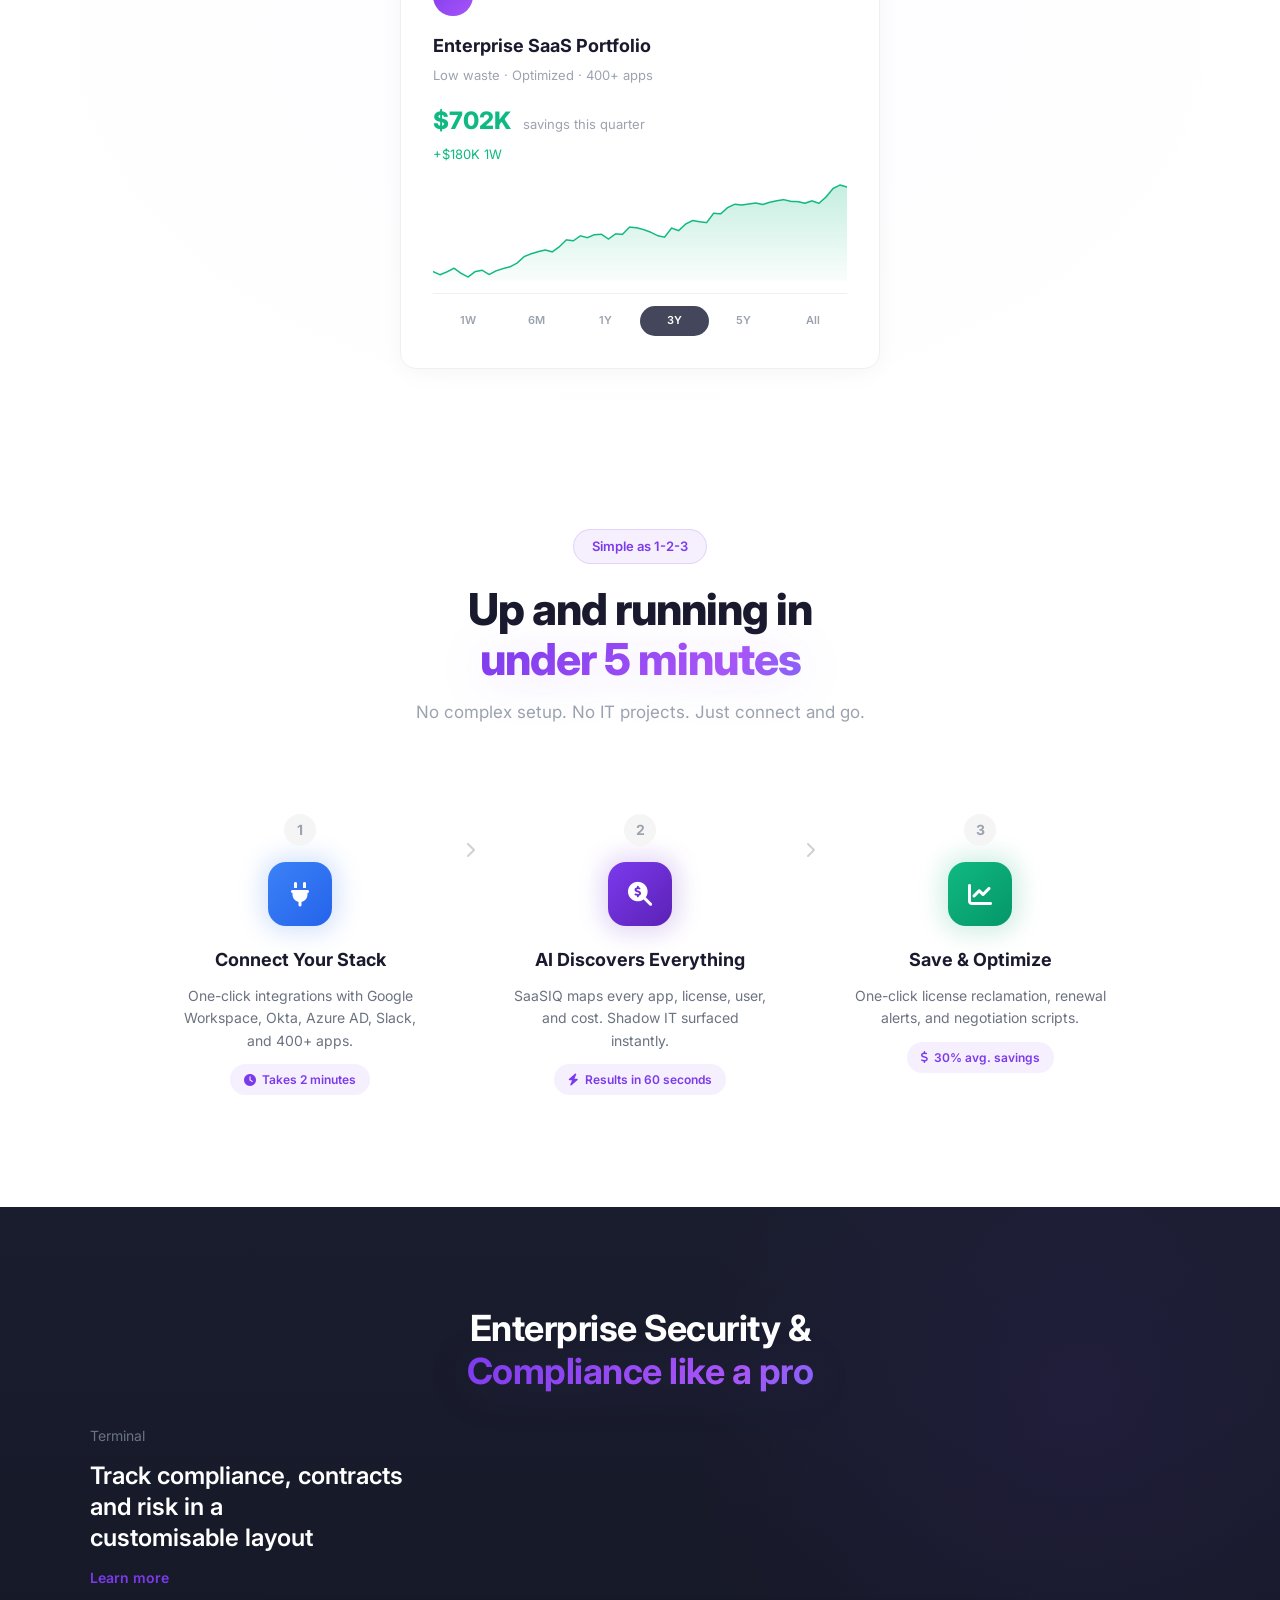
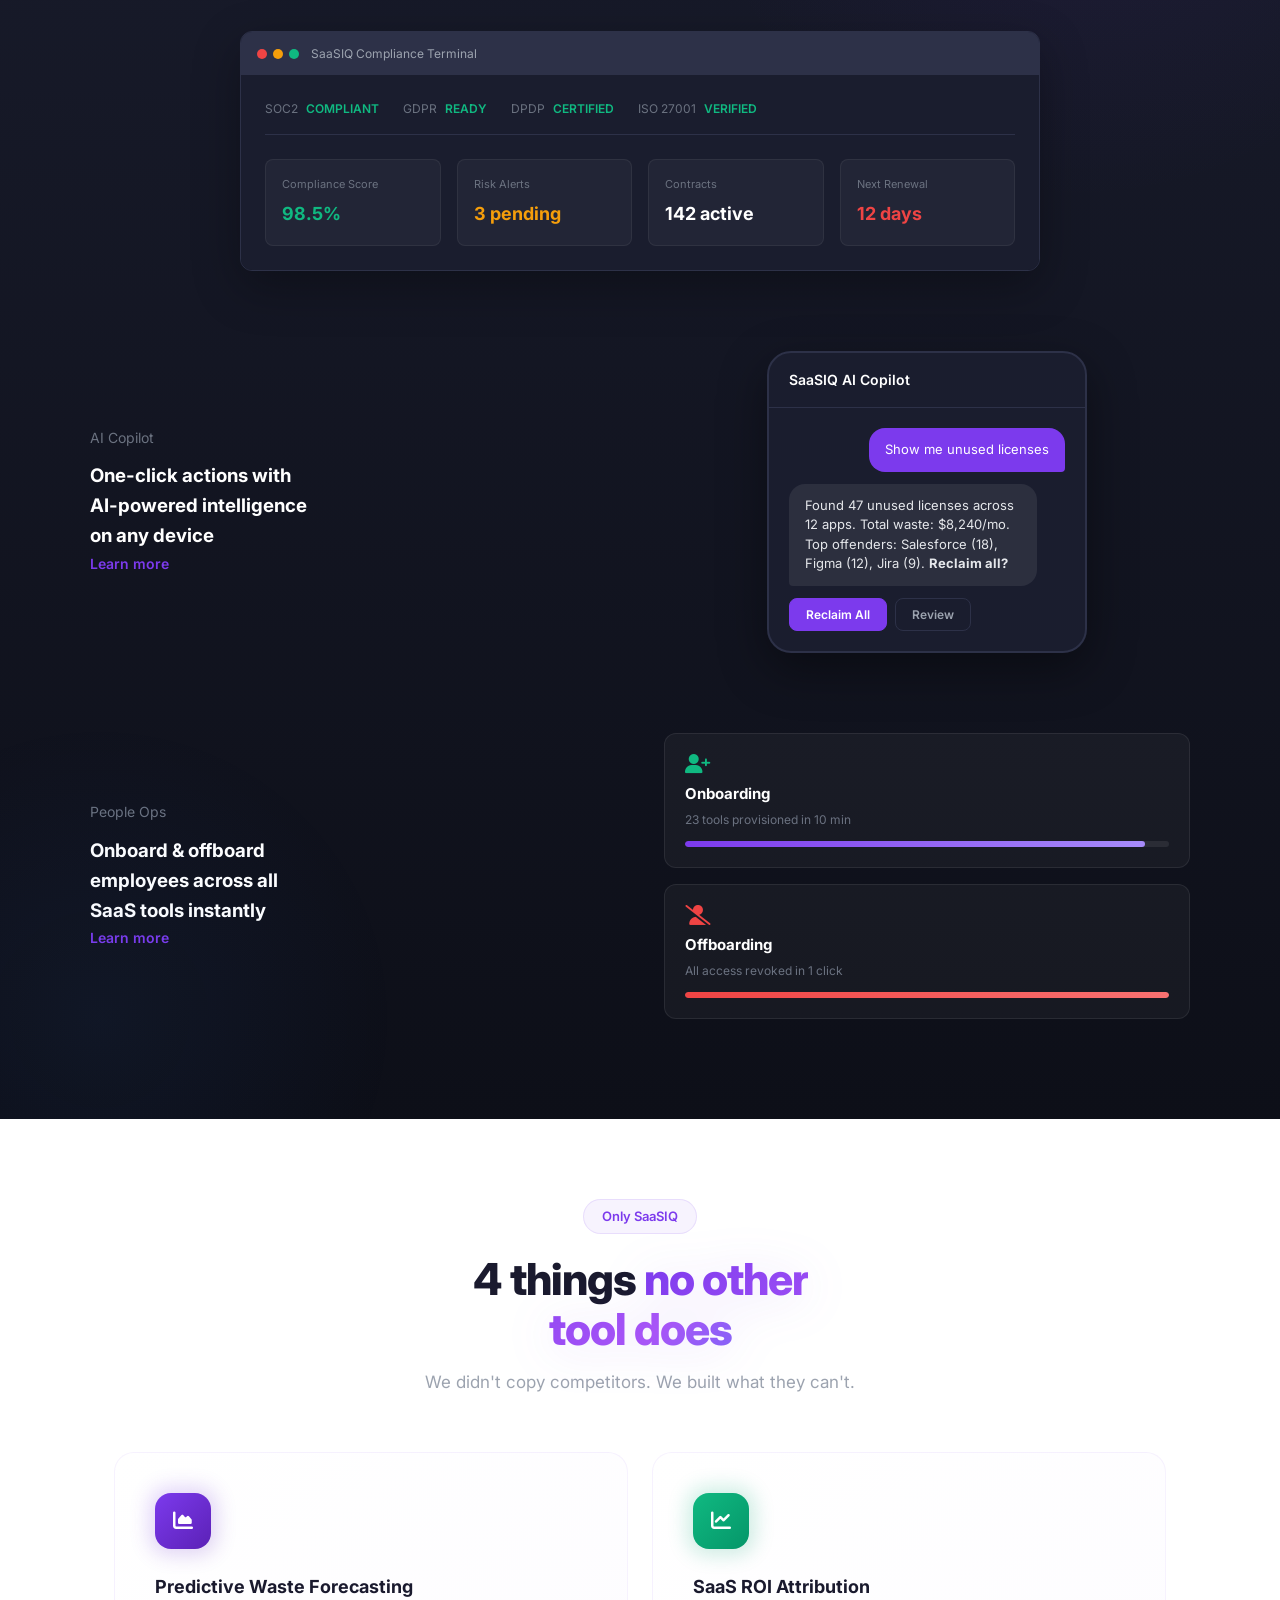
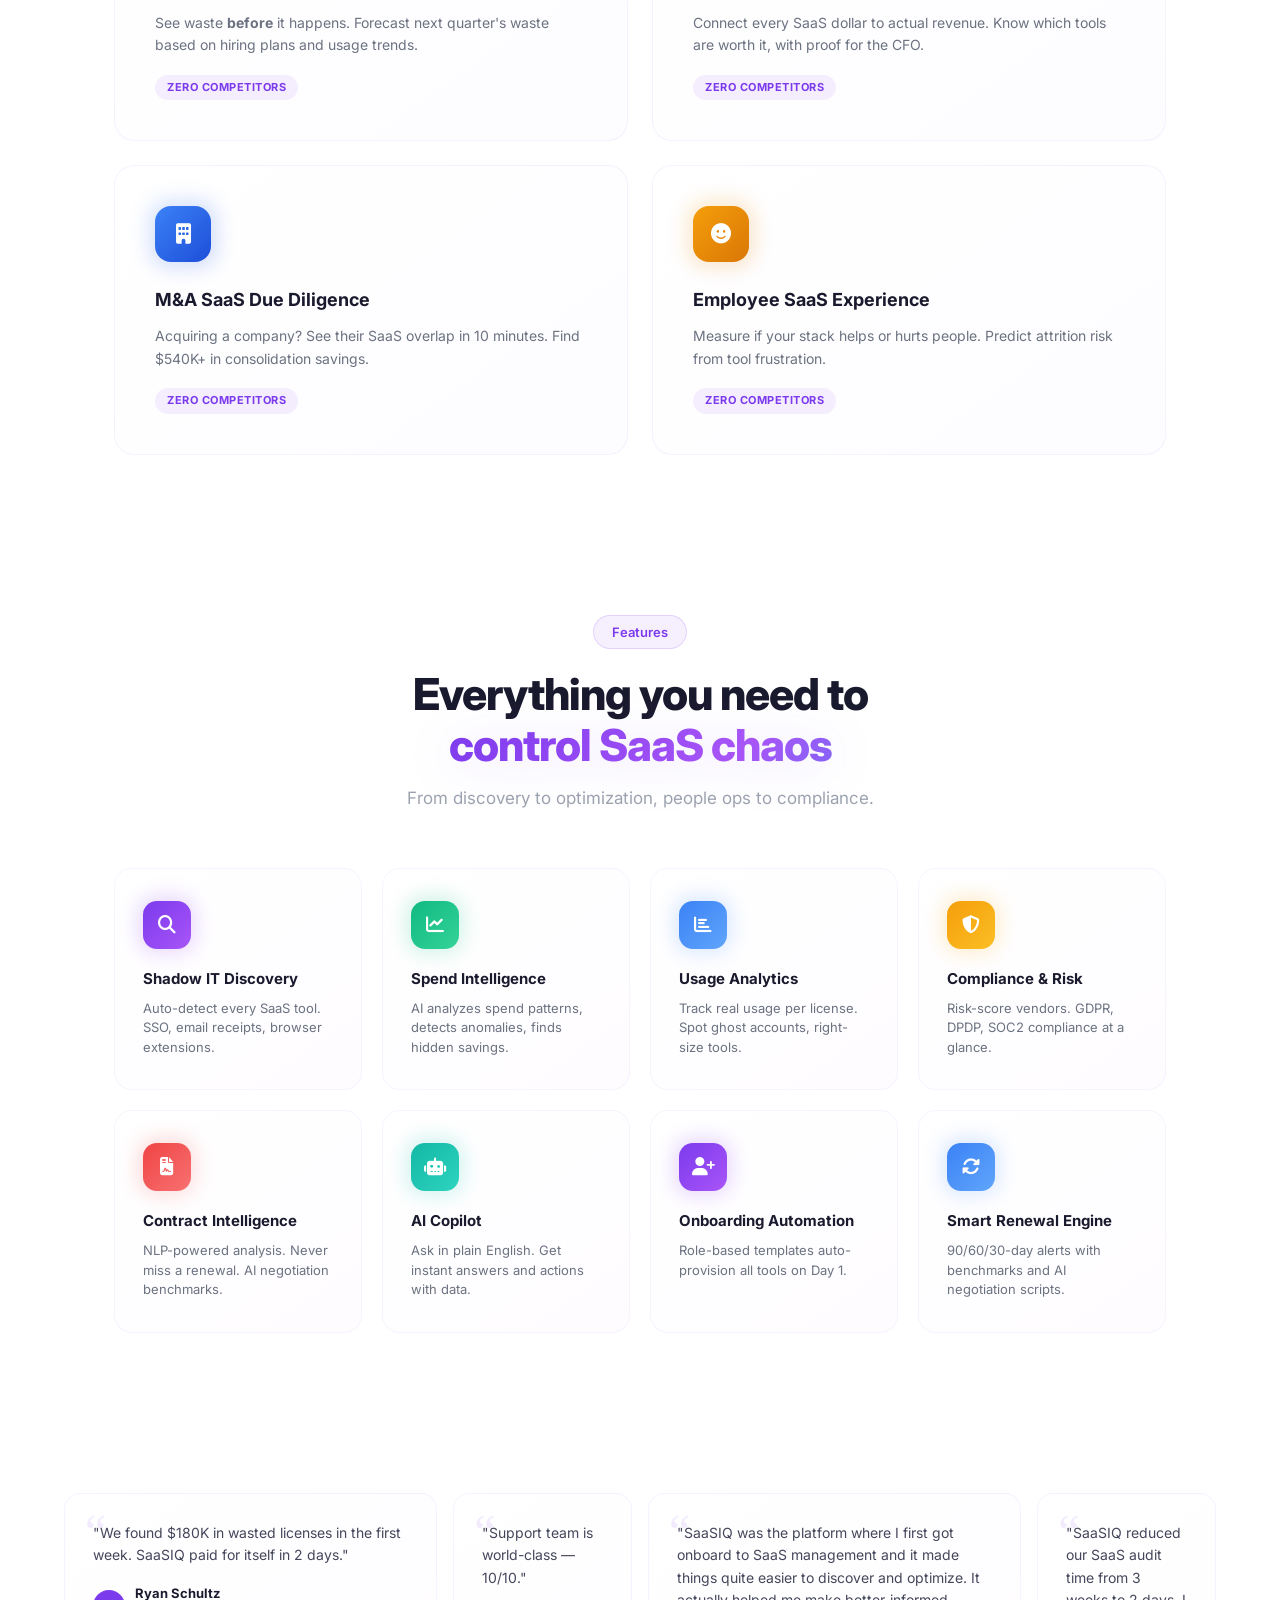
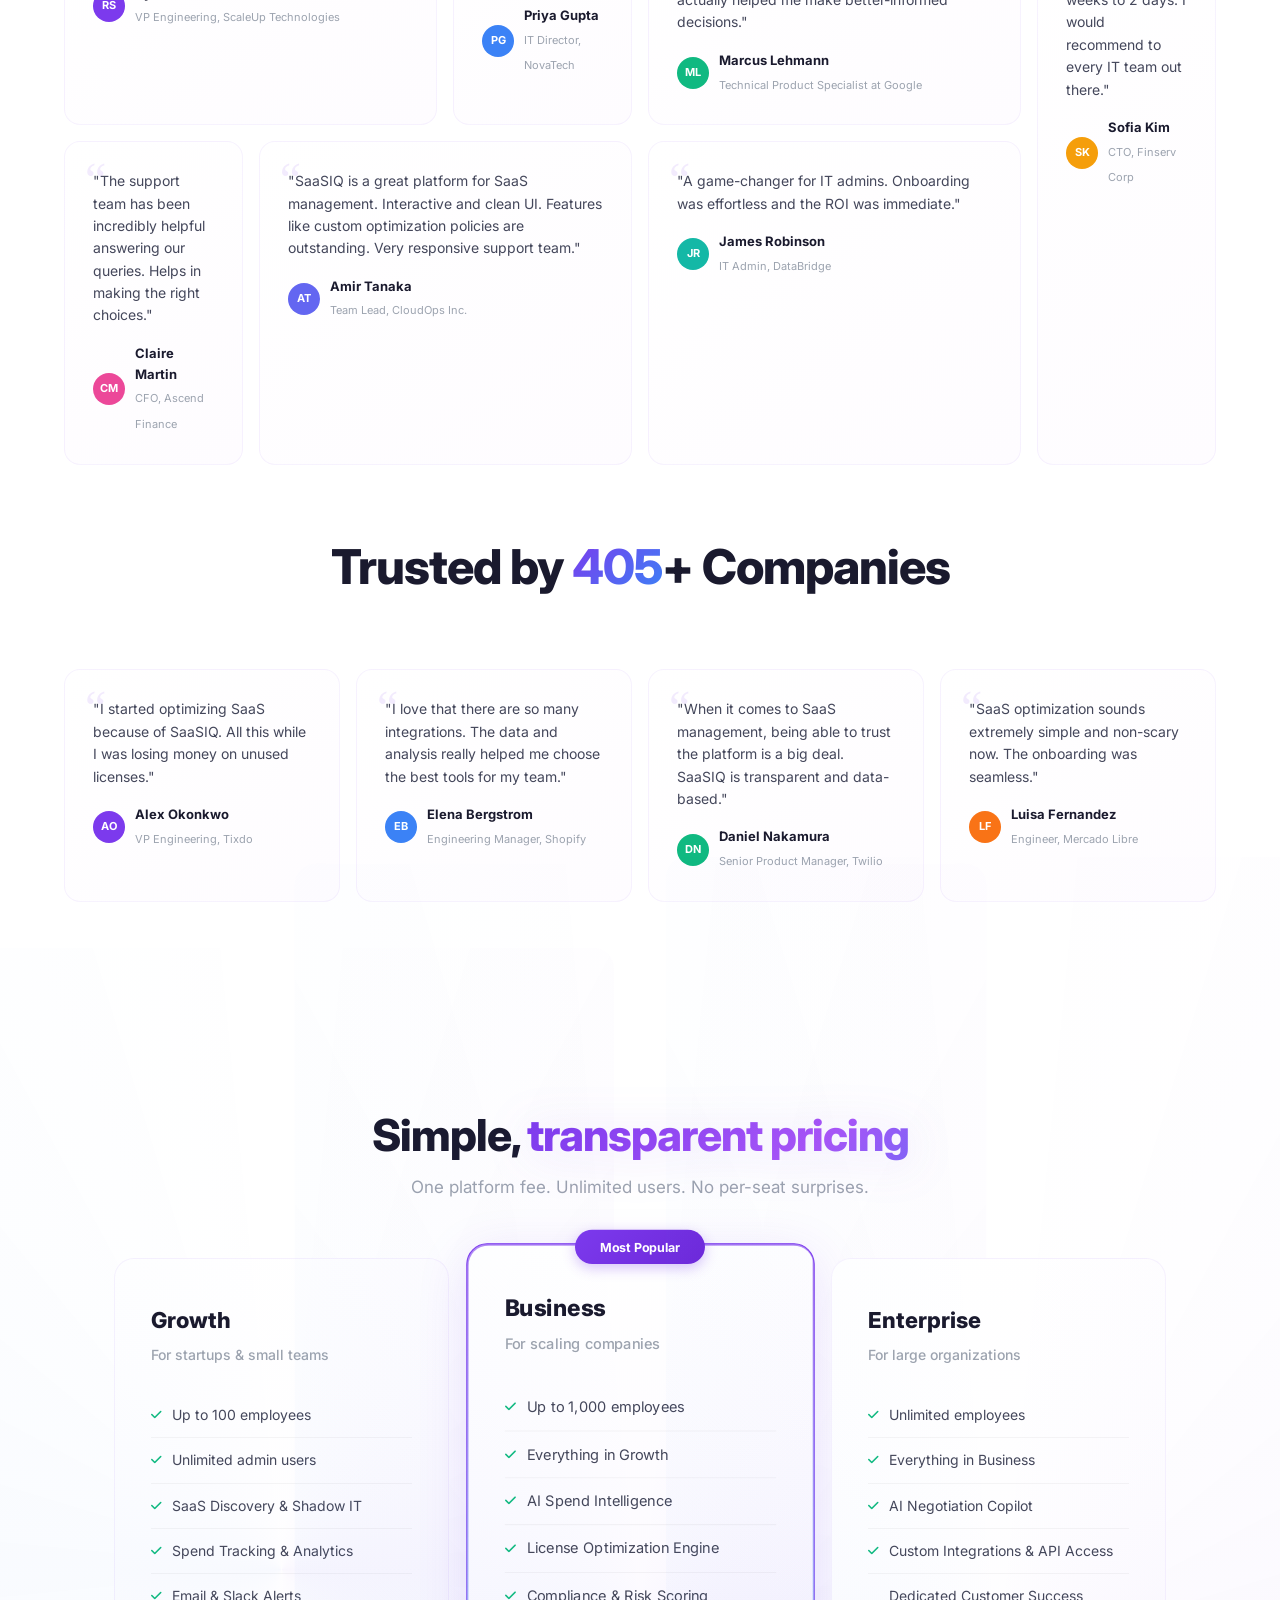
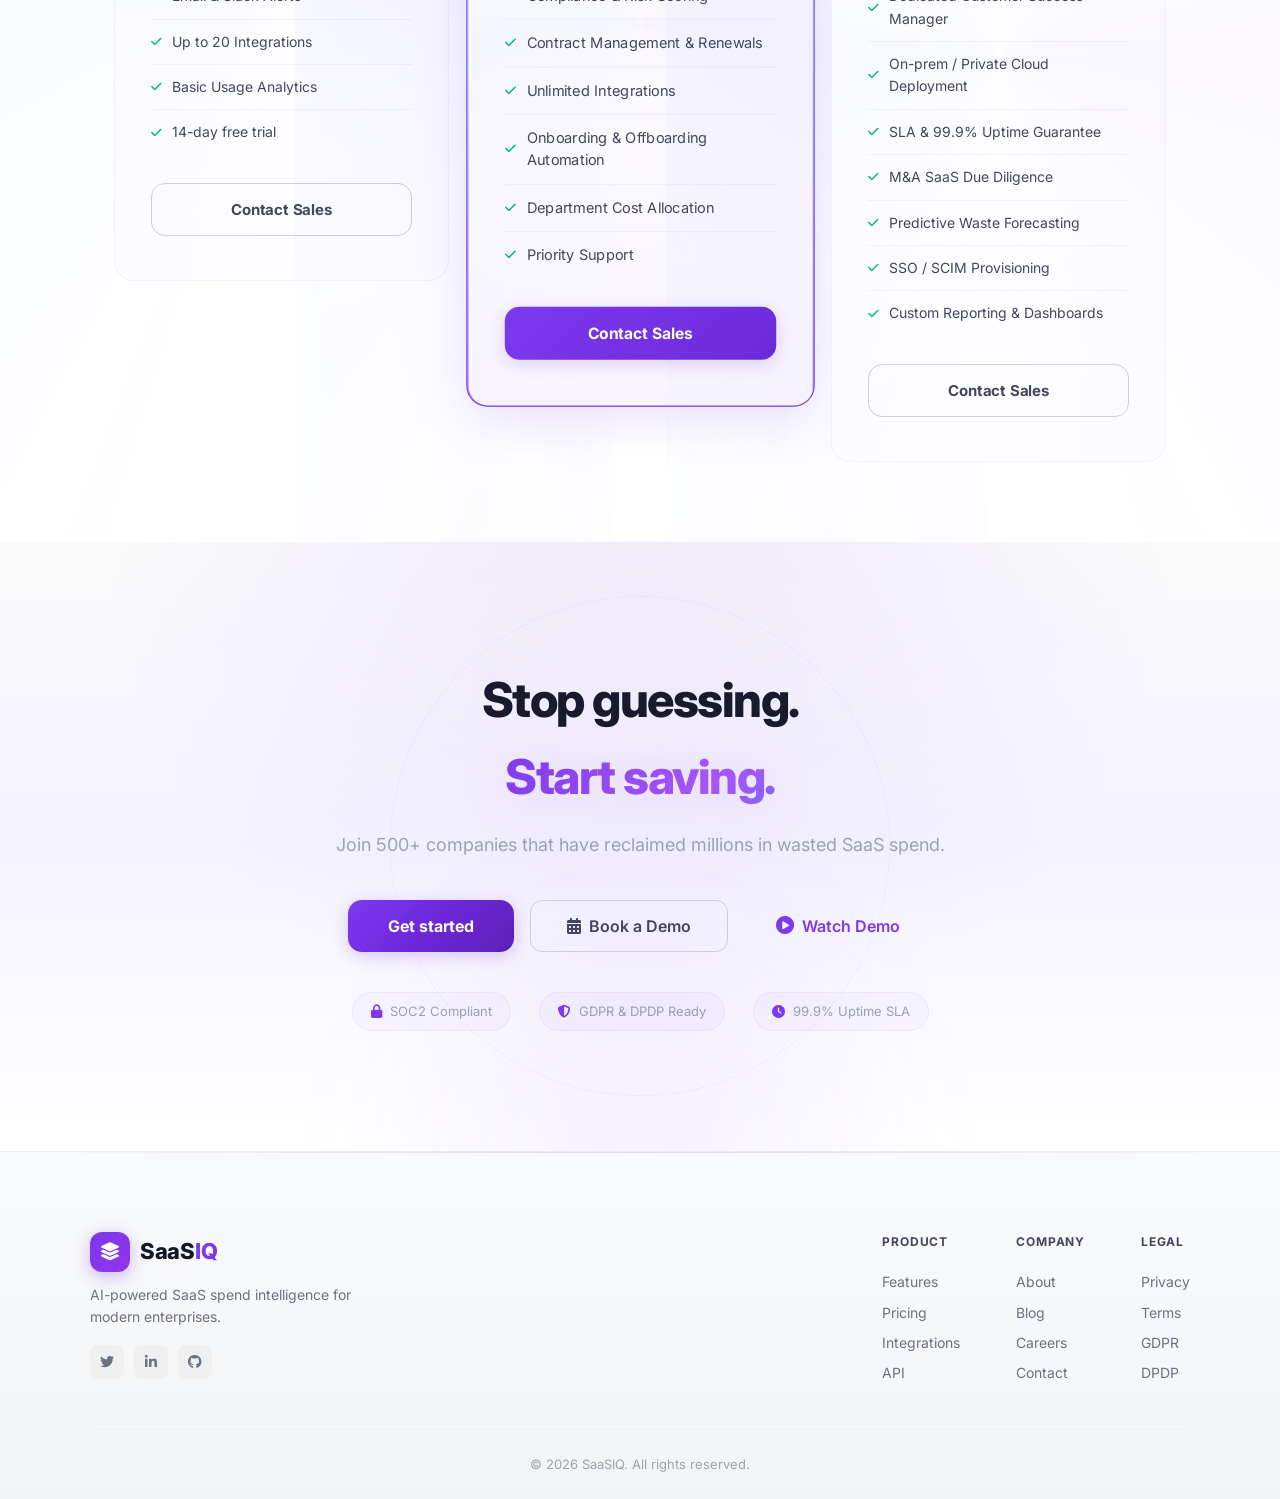
==== commit 406bc9c3: "feat: production-ready UX improvements - Add OG/meta tags & Twitter cards for link sharing - Add mob" ====
--- a/index.html
+++ b/index.html
@@ -5,6 +5,20 @@
   <meta name="viewport" content="width=device-width, initial-scale=1.0">
   <title>SaaSIQ AI-Powered SaaS Spend Intelligence</title>
   <meta name="description" content="SaaSIQ AI-Powered SaaS Spend Intelligence and Shadow IT Governance Platform. Discover, manage, and optimize your entire SaaS portfolio.">
+  <!-- Open Graph / Social sharing -->
+  <meta property="og:type" content="website">
+  <meta property="og:title" content="SaaSIQ — AI-Powered SaaS Spend Intelligence">
+  <meta property="og:description" content="Discover shadow IT, reclaim wasted licenses, and unlock millions in hidden savings — all powered by AI that never sleeps.">
+  <meta property="og:image" content="https://saasiq.github.io/saasiq-ux-prototype/og-image.png">
+  <meta property="og:url" content="https://saasiq.github.io/saasiq-ux-prototype/">
+  <meta property="og:site_name" content="SaaSIQ">
+  <!-- Twitter Card -->
+  <meta name="twitter:card" content="summary_large_image">
+  <meta name="twitter:title" content="SaaSIQ — AI-Powered SaaS Spend Intelligence">
+  <meta name="twitter:description" content="Discover shadow IT, reclaim wasted licenses, and unlock millions in hidden savings.">
+  <meta name="twitter:image" content="https://saasiq.github.io/saasiq-ux-prototype/og-image.png">
+  <!-- Canonical -->
+  <link rel="canonical" href="https://saasiq.github.io/saasiq-ux-prototype/">
   <link rel="icon" href="data:image/svg+xml,<svg xmlns='http://www.w3.org/2000/svg' viewBox='0 0 32 32'><rect width='32' height='32' rx='8' fill='%237C3AED'/><text x='16' y='22' font-size='18' font-weight='800' text-anchor='middle' fill='white' font-family='sans-serif'>S</text></svg>" type="image/svg+xml">
   <link rel="stylesheet" href="styles.css?v=28">
   <link href="https://fonts.googleapis.com/css2?family=Inter:wght@300;400;500;600;700;800&display=swap" rel="stylesheet">
@@ -554,13 +568,35 @@
   </style>
 </head>
 <body>
+
+<!-- ===== SEARCH OVERLAY (Cmd+K) ===== -->
+<div class="gw-search-overlay" id="gwSearchOverlay" onclick="if(event.target===this)closeSearchOverlay()">
+  <div class="gw-search-modal">
+    <div class="gw-search-input-wrap">
+      <i class="fas fa-search"></i>
+      <input type="text" id="gwSearchInput" placeholder="Search features, docs, pricing..." autocomplete="off">
+      <kbd onclick="closeSearchOverlay()">ESC</kbd>
+    </div>
+    <div class="gw-search-hints">
+      <p>Quick links</p>
+      <div class="gw-search-hint-item" onclick="scrollToSection('features');closeSearchOverlay()"><i class="fas fa-th-large"></i> Features <kbd>F</kbd></div>
+      <div class="gw-search-hint-item" onclick="scrollToSection('pricing');closeSearchOverlay()"><i class="fas fa-tag"></i> Pricing <kbd>P</kbd></div>
+      <div class="gw-search-hint-item" onclick="scrollToSection('how-it-works');closeSearchOverlay()"><i class="fas fa-play-circle"></i> How It Works <kbd>H</kbd></div>
+      <div class="gw-search-hint-item" onclick="openBookDemo();closeSearchOverlay()"><i class="fas fa-calendar-alt"></i> Book a Demo <kbd>D</kbd></div>
+      <div class="gw-search-hint-item" onclick="openContactSales();closeSearchOverlay()"><i class="fas fa-headset"></i> Contact Sales <kbd>C</kbd></div>
+    </div>
+  </div>
+</div>
 <a href="#main-content" class="skip-to-content">Skip to main content</a>
 
 <!-- ==================== LANDING PAGE (Groww-inspired) ==================== -->
 <div id="page-landing" class="page active">
 
+  <!-- Skip to content for accessibility -->
+  <a href="#gw-main-content" class="gw-skip-nav">Skip to main content</a>
+
   <!-- ===== NAVIGATION ===== -->
-  <nav class="gw-nav">
+  <nav class="gw-nav" role="navigation" aria-label="Main navigation">
     <div class="gw-nav-inner">
       <div class="logo">
         <div class="logo-icon"><i class="fas fa-layer-group"></i></div>
@@ -575,15 +611,33 @@
         <a href="javascript:void(0)" class="gw-nav-more" onclick="scrollToSection('testimonials')">More</a>
       </div>
       <div class="gw-nav-right">
-        <div class="gw-search-box" onclick="this.querySelector('input').focus()">
+        <div class="gw-search-box" onclick="openSearchOverlay()">
           <i class="fas fa-search"></i>
-          <input type="text" placeholder="Search SaaSIQ..." readonly>
+          <span class="gw-search-placeholder">Search SaaSIQ...</span>
           <kbd>⌘K</kbd>
         </div>
         <button class="landing-theme-toggle" onclick="toggleLandingTheme()" title="Toggle light/dark mode" aria-label="Toggle theme">
           <i class="fas fa-moon" id="landing-theme-icon"></i>
         </button>
         <button class="gw-login-btn" onclick="showPage('page-login')">Login/Sign up</button>
+        <!-- Mobile hamburger -->
+        <button class="gw-hamburger" onclick="toggleMobileNav()" aria-label="Toggle navigation menu" aria-expanded="false">
+          <span class="gw-hamburger-line"></span>
+          <span class="gw-hamburger-line"></span>
+          <span class="gw-hamburger-line"></span>
+        </button>
+      </div>
+    </div>
+    <!-- Mobile nav drawer -->
+    <div class="gw-mobile-nav" id="gwMobileNav" role="dialog" aria-label="Navigation menu">
+      <a href="javascript:void(0)" onclick="scrollToSection('how-it-works');closeMobileNav()">How It Works</a>
+      <a href="javascript:void(0)" onclick="scrollToSection('why-saasiq');closeMobileNav()">Why SaaSIQ</a>
+      <a href="javascript:void(0)" onclick="scrollToSection('only-saasiq');closeMobileNav()">Only SaaSIQ</a>
+      <a href="javascript:void(0)" onclick="scrollToSection('features');closeMobileNav()">Features</a>
+      <a href="javascript:void(0)" onclick="scrollToSection('pricing');closeMobileNav()">Pricing</a>
+      <a href="javascript:void(0)" onclick="scrollToSection('testimonials');closeMobileNav()">Testimonials</a>
+      <div class="gw-mobile-nav-cta">
+        <button class="gw-login-btn" onclick="showPage('page-login');closeMobileNav()">Login / Sign up</button>
       </div>
     </div>
   </nav>
@@ -614,7 +668,7 @@
   </div>
 
   <!-- ===== HERO SECTION ===== -->
-  <section class="gw-hero">
+  <section id="gw-main-content" class="gw-hero">
     <!-- Floating gradient orbs -->
     <div class="gw-hero-orbs">
       <div class="gw-orb gw-orb-1"></div>
@@ -715,7 +769,7 @@
     <p class="gw-trust-sub">Trusted by 500+ companies across 30+ countries</p>
     <!-- Trusted logos -->
     <div class="gw-trust-logos-row">
-      <span>Flipkart</span><span>Razorpay</span><span>Freshworks</span><span>Zerodha</span><span>Postman</span><span>Swiggy</span><span>MPL</span><span>CoinDCX</span>
+      <span class="gw-logo-brand"><i class="fab fa-slack"></i> Slack</span><span class="gw-logo-brand"><i class="fab fa-salesforce"></i> Salesforce</span><span class="gw-logo-brand"><i class="fab fa-hubspot"></i> HubSpot</span><span class="gw-logo-brand"><i class="fab fa-stripe"></i> Stripe</span><span class="gw-logo-brand"><i class="fab fa-figma"></i> Figma</span><span class="gw-logo-brand"><i class="fab fa-atlassian"></i> Atlassian</span><span class="gw-logo-brand"><i class="fas fa-cloud"></i> Snowflake</span><span class="gw-logo-brand"><i class="fab fa-aws"></i> AWS</span>
     </div>
   </section>
 
@@ -1028,51 +1082,51 @@
         <p>"We found $180K in wasted licenses in the first week. SaaSIQ paid for itself in 2 days."</p>
         <div class="gw-testi-author">
           <div class="gw-testi-avatar" style="background:#7C3AED">RS</div>
-          <div><strong>Raghav Sinha</strong><span>VP Engineering, ScaleUp Technologies</span></div>
+          <div><strong>Ryan Schultz</strong><span>VP Engineering, ScaleUp Technologies</span></div>
         </div>
       </div>
       <div class="gw-testi-card" style="grid-column: 3/4; grid-row: 1;">
-        <p>"Your support team is excellent"</p>
+        <p>"Support team is world-class — 10/10."</p>
         <div class="gw-testi-author">
           <div class="gw-testi-avatar" style="background:#3B82F6">PG</div>
-          <div><strong>Palak Gupta</strong><span>IT Director</span></div>
+          <div><strong>Priya Gupta</strong><span>IT Director, NovaTech</span></div>
         </div>
       </div>
       <div class="gw-testi-card" style="grid-column: 4/6; grid-row: 1;">
-        <p>"SaaSIQ was the platform where I first got onboard to SaaS management and it made things quite easier to discover and optimize. SaaSIQ actually helped me make better-informed decisions."</p>
+        <p>"SaaSIQ was the platform where I first got onboard to SaaS management and it made things quite easier to discover and optimize. It actually helped me make better-informed decisions."</p>
         <div class="gw-testi-author">
-          <div class="gw-testi-avatar" style="background:#10B981">AP</div>
-          <div><strong>Ankit Puri</strong><span>Technical Product Specialist at Google</span></div>
+          <div class="gw-testi-avatar" style="background:#10B981">ML</div>
+          <div><strong>Marcus Lehmann</strong><span>Technical Product Specialist at Google</span></div>
         </div>
       </div>
       <div class="gw-testi-card" style="grid-column: 6/7; grid-row: 1/3;">
-        <p>"I want to give the feedback 10/10. SaaSIQ reduced our SaaS audit time from 3 weeks to 2 days. I will recommend to all IT teams."</p>
+        <p>"SaaSIQ reduced our SaaS audit time from 3 weeks to 2 days. I would recommend to every IT team out there."</p>
         <div class="gw-testi-author">
           <div class="gw-testi-avatar" style="background:#F59E0B">SK</div>
-          <div><strong>Shivam Kushwaha</strong><span>CTO, Finserv Corp</span></div>
+          <div><strong>Sofia Kim</strong><span>CTO, Finserv Corp</span></div>
         </div>
       </div>
 
       <!-- Row 2 -->
       <div class="gw-testi-card" style="grid-column: 1/2; grid-row: 2;">
-        <p>"Your support team has been quite helpful in answering my queries. Helps in making the right choices."</p>
+        <p>"The support team has been incredibly helpful answering our queries. Helps in making the right choices."</p>
         <div class="gw-testi-author">
-          <div class="gw-testi-avatar" style="background:#EC4899">SM</div>
-          <div><strong>Sangeeta Mukherjee</strong><span>CFO</span></div>
+          <div class="gw-testi-avatar" style="background:#EC4899">CM</div>
+          <div><strong>Claire Martin</strong><span>CFO, Ascend Finance</span></div>
         </div>
       </div>
       <div class="gw-testi-card" style="grid-column: 2/4; grid-row: 2;">
-        <p>"SaaSIQ is a great platform for SaaS management. Interactive and clean UI. Features like creating your own optimization policies are great. Very responsive support team."</p>
+        <p>"SaaSIQ is a great platform for SaaS management. Interactive and clean UI. Features like custom optimization policies are outstanding. Very responsive support team."</p>
         <div class="gw-testi-author">
-          <div class="gw-testi-avatar" style="background:#6366F1">AS</div>
-          <div><strong>Anoop Singh</strong><span>Team Lead at Expocraft Technology</span></div>
+          <div class="gw-testi-avatar" style="background:#6366F1">AT</div>
+          <div><strong>Amir Tanaka</strong><span>Team Lead, CloudOps Inc.</span></div>
         </div>
       </div>
       <div class="gw-testi-card" style="grid-column: 4/6; grid-row: 2;">
-        <p>"You guys are really being helpful to the new IT admins. God bless you and your organization!"</p>
+        <p>"A game-changer for IT admins. Onboarding was effortless and the ROI was immediate."</p>
         <div class="gw-testi-author">
-          <div class="gw-testi-avatar" style="background:#14B8A6">UR</div>
-          <div><strong>Uttam Raj</strong><span>IT Admin</span></div>
+          <div class="gw-testi-avatar" style="background:#14B8A6">JR</div>
+          <div><strong>James Robinson</strong><span>IT Admin, DataBridge</span></div>
         </div>
       </div>
     </div>
@@ -1086,29 +1140,29 @@
       <div class="gw-testi-card">
         <p>"I started optimizing SaaS because of SaaSIQ. All this while I was losing money on unused licenses."</p>
         <div class="gw-testi-author">
-          <div class="gw-testi-avatar" style="background:#7C3AED">AB</div>
-          <div><strong>Abhinav Sohni</strong><span>VP Engineering at Tixdo</span></div>
+          <div class="gw-testi-avatar" style="background:#7C3AED">AO</div>
+          <div><strong>Alex Okonkwo</strong><span>VP Engineering, Tixdo</span></div>
         </div>
       </div>
       <div class="gw-testi-card">
         <p>"I love that there are so many integrations. The data and analysis really helped me choose the best tools for my team."</p>
         <div class="gw-testi-author">
-          <div class="gw-testi-avatar" style="background:#3B82F6">SB</div>
-          <div><strong>Sahil Bansal</strong><span>Developer at Flipkart</span></div>
+          <div class="gw-testi-avatar" style="background:#3B82F6">EB</div>
+          <div><strong>Elena Bergstrom</strong><span>Engineering Manager, Shopify</span></div>
         </div>
       </div>
       <div class="gw-testi-card">
         <p>"When it comes to SaaS management, being able to trust the platform is a big deal. SaaSIQ is transparent and data-based."</p>
         <div class="gw-testi-author">
-          <div class="gw-testi-avatar" style="background:#10B981">PG</div>
-          <div><strong>Puneet Gupta</strong><span>Senior Product Manager at Ittiam</span></div>
+          <div class="gw-testi-avatar" style="background:#10B981">DN</div>
+          <div><strong>Daniel Nakamura</strong><span>Senior Product Manager, Twilio</span></div>
         </div>
       </div>
       <div class="gw-testi-card">
-        <p>"The experience with SaaSIQ has been lovely. SaaS optimization sounds extremely simple and non-scary to me now."</p>
+        <p>"SaaS optimization sounds extremely simple and non-scary now. The onboarding was seamless."</p>
         <div class="gw-testi-author">
-          <div class="gw-testi-avatar" style="background:#F97316">RV</div>
-          <div><strong>Ravali</strong><span>Engineer at Fourth Frontier</span></div>
+          <div class="gw-testi-avatar" style="background:#F97316">LF</div>
+          <div><strong>Luisa Fernandez</strong><span>Engineer, Mercado Libre</span></div>
         </div>
       </div>
     </div>
@@ -1123,43 +1177,52 @@
     <div class="gw-pricing-grid gw-stagger-reveal">
       <div class="gw-pricing-card">
         <h3>Growth</h3>
-        <div class="gw-price">$499<span>/mo</span></div>
+        <div class="gw-price-label">For startups & small teams</div>
         <ul>
           <li><i class="fas fa-check"></i> Up to 100 employees</li>
-          <li><i class="fas fa-check"></i> Unlimited users</li>
-          <li><i class="fas fa-check"></i> SaaS Discovery & Spend</li>
+          <li><i class="fas fa-check"></i> Unlimited admin users</li>
+          <li><i class="fas fa-check"></i> SaaS Discovery & Shadow IT</li>
+          <li><i class="fas fa-check"></i> Spend Tracking & Analytics</li>
           <li><i class="fas fa-check"></i> Email & Slack Alerts</li>
           <li><i class="fas fa-check"></i> Up to 20 Integrations</li>
+          <li><i class="fas fa-check"></i> Basic Usage Analytics</li>
           <li><i class="fas fa-check"></i> 14-day free trial</li>
         </ul>
-        <button class="gw-pricing-btn outline" onclick="showPage('page-signup')">Start Free Trial</button>
+        <button class="gw-pricing-btn outline" onclick="openContactSales()">Contact Sales</button>
       </div>
       <div class="gw-pricing-card featured">
         <div class="gw-pricing-badge">Most Popular</div>
         <h3>Business</h3>
-        <div class="gw-price">$1,999<span>/mo</span></div>
+        <div class="gw-price-label">For scaling companies</div>
         <ul>
           <li><i class="fas fa-check"></i> Up to 1,000 employees</li>
           <li><i class="fas fa-check"></i> Everything in Growth</li>
           <li><i class="fas fa-check"></i> AI Spend Intelligence</li>
-          <li><i class="fas fa-check"></i> License Optimization</li>
-          <li><i class="fas fa-check"></i> Compliance Scoring</li>
-          <li><i class="fas fa-check"></i> Contract Management</li>
+          <li><i class="fas fa-check"></i> License Optimization Engine</li>
+          <li><i class="fas fa-check"></i> Compliance & Risk Scoring</li>
+          <li><i class="fas fa-check"></i> Contract Management & Renewals</li>
           <li><i class="fas fa-check"></i> Unlimited Integrations</li>
+          <li><i class="fas fa-check"></i> Onboarding & Offboarding Automation</li>
+          <li><i class="fas fa-check"></i> Department Cost Allocation</li>
+          <li><i class="fas fa-check"></i> Priority Support</li>
         </ul>
-        <button class="gw-pricing-btn primary" onclick="showPage('page-signup')">Start Free Trial</button>
+        <button class="gw-pricing-btn primary" onclick="openContactSales()">Contact Sales</button>
       </div>
       <div class="gw-pricing-card">
         <h3>Enterprise</h3>
-        <div class="gw-price">Custom</div>
+        <div class="gw-price-label">For large organizations</div>
         <ul>
           <li><i class="fas fa-check"></i> Unlimited employees</li>
           <li><i class="fas fa-check"></i> Everything in Business</li>
-          <li><i class="fas fa-check"></i> Negotiation AI</li>
-          <li><i class="fas fa-check"></i> Custom Integrations & API</li>
-          <li><i class="fas fa-check"></i> Dedicated CSM</li>
-          <li><i class="fas fa-check"></i> On-prem / Private Cloud</li>
-          <li><i class="fas fa-check"></i> SLA & Uptime Guarantee</li>
+          <li><i class="fas fa-check"></i> AI Negotiation Copilot</li>
+          <li><i class="fas fa-check"></i> Custom Integrations & API Access</li>
+          <li><i class="fas fa-check"></i> Dedicated Customer Success Manager</li>
+          <li><i class="fas fa-check"></i> On-prem / Private Cloud Deployment</li>
+          <li><i class="fas fa-check"></i> SLA & 99.9% Uptime Guarantee</li>
+          <li><i class="fas fa-check"></i> M&A SaaS Due Diligence</li>
+          <li><i class="fas fa-check"></i> Predictive Waste Forecasting</li>
+          <li><i class="fas fa-check"></i> SSO / SCIM Provisioning</li>
+          <li><i class="fas fa-check"></i> Custom Reporting & Dashboards</li>
         </ul>
         <button class="gw-pricing-btn outline" onclick="openContactSales()">Contact Sales</button>
       </div>
@@ -1311,9 +1374,9 @@
         </div>
       </div>
       <div class="gw-footer-links">
-        <div><h4>Product</h4><a href="javascript:void(0)" onclick="scrollToSection('features')">Features</a><a href="javascript:void(0)" onclick="scrollToSection('pricing')">Pricing</a><a href="javascript:void(0)">Integrations</a><a href="javascript:void(0)">API</a></div>
-        <div><h4>Company</h4><a href="javascript:void(0)">About</a><a href="javascript:void(0)">Blog</a><a href="javascript:void(0)">Careers</a><a href="javascript:void(0)" onclick="showToast('info','Our sales team will reach out within 24 hours!')">Contact</a></div>
-        <div><h4>Legal</h4><a href="javascript:void(0)">Privacy</a><a href="javascript:void(0)">Terms</a><a href="javascript:void(0)">GDPR</a><a href="javascript:void(0)">DPDP</a></div>
+        <div><h4>Product</h4><a href="javascript:void(0)" onclick="scrollToSection('features')">Features</a><a href="javascript:void(0)" onclick="scrollToSection('pricing')">Pricing</a><a href="javascript:void(0)" onclick="showToast('info','Integrations page coming soon — 400+ connectors available!')">Integrations</a><a href="javascript:void(0)" onclick="showToast('info','API docs coming soon. Contact sales for early access.')">API</a></div>
+        <div><h4>Company</h4><a href="javascript:void(0)" onclick="showToast('info','About page coming soon!')">About</a><a href="javascript:void(0)" onclick="showToast('info','Blog launching soon — subscribe for updates!')">Blog</a><a href="javascript:void(0)" onclick="showToast('info','We are hiring! Send your resume to careers@saasiq.io')">Careers</a><a href="javascript:void(0)" onclick="openContactSales()">Contact</a></div>
+        <div><h4>Legal</h4><a href="javascript:void(0)" onclick="showToast('info','Privacy policy available upon request. Contact legal@saasiq.io')">Privacy</a><a href="javascript:void(0)" onclick="showToast('info','Terms of service available upon request. Contact legal@saasiq.io')">Terms</a><a href="javascript:void(0)" onclick="showToast('info','SaaSIQ is GDPR compliant. Contact us for our data processing agreement.')">GDPR</a><a href="javascript:void(0)" onclick="showToast('info','SaaSIQ is DPDP compliant. Contact us for details.')">DPDP</a></div>
       </div>
     </div>
     <div class="gw-footer-bottom">© 2026 SaaSIQ. All rights reserved.</div>
@@ -1438,7 +1501,7 @@
           </div>
           <div class="form-group">
             <label for="signup-company">Company Name</label>
-            <input id="signup-company" type="text" placeholder="TechCorp India" required>
+            <input id="signup-company" type="text" placeholder="TechCorp Global" required>
           </div>
           <div class="form-group">
             <label for="signup-size">Company Size</label>
@@ -1470,10 +1533,10 @@
   <div class="onboarding-container">
     <div class="onboard-topbar">
       <button class="back-link" onclick="showPage('page-signup')"><i class="fas fa-arrow-left"></i> Back</button>
-      <button class="nav-pill nav-pill-ghost" onclick="showPage('page-landing')"><i class="fas fa-home"></i> Home</button>
+      <button class="nav-pill nav-pill-ghost" onclick="goHome()"><i class="fas fa-home"></i> Home</button>
     </div>
     <div class="onboarding-header">
-      <div class="logo" onclick="showPage('page-landing')" style="cursor:pointer">
+      <div class="logo" onclick="goHome()" style="cursor:pointer">
         <div class="logo-icon"><i class="fas fa-layer-group"></i></div>
         <span class="logo-text">SaaS<span class="logo-highlight">IQ</span></span>
       </div>
@@ -1698,7 +1761,7 @@
     <!-- Sidebar -->
     <aside class="sidebar">
       <div class="sidebar-header">
-        <div class="logo" onclick="showPage('page-landing')">
+        <div class="logo" onclick="goHome()" style="cursor:pointer">
           <div class="logo-icon"><i class="fas fa-layer-group"></i></div>
           <span class="logo-text">SaaS<span class="logo-highlight">IQ</span></span>
         </div>
@@ -1707,13 +1770,13 @@
         <div class="org-selector" onclick="toggleOrgDropdown()">
           <div class="avatar-sm">TC</div>
           <div>
-            <strong>TechCorp India</strong>
-            <span>Business Plan</span>
+            <strong>TechCorp Global</strong>
+            <span>Enterprise</span>
           </div>
           <i class="fas fa-chevron-down org-chevron"></i>
         </div>
         <div class="org-dropdown" id="org-dropdown">
-          <div class="org-dropdown-item active"><div class="avatar-xs">TC</div><div><strong>TechCorp India</strong><span>Business Plan · Unlimited users</span></div><i class="fas fa-check"></i></div>
+          <div class="org-dropdown-item active"><div class="avatar-xs">TC</div><div><strong>TechCorp Global</strong><span>Enterprise · Unlimited users</span></div><i class="fas fa-check"></i></div>
           <div class="org-dropdown-item"><div class="avatar-xs" style="background:#3B82F6">TG</div><div><strong>TechCorp Global</strong><span>Enterprise · 120 users</span></div></div>
           <div class="org-dropdown-item"><div class="avatar-xs" style="background:#10B981">TS</div><div><strong>TechCorp Sandbox</strong><span>Free Trial · 5 users</span></div></div>
           <div class="org-dropdown-divider"></div>
@@ -1725,7 +1788,7 @@
         <!-- 1. Command Center (merges: Dashboard Home + Alerts + AI Insights) -->
         <div class="nav-section">
           <span class="nav-label">Overview</span>
-          <a class="nav-item active" href="#" role="button" onclick="showConsolidatedView('command-center', event); return false;">
+          <a class="nav-item active" href="#" role="button" data-tooltip="Command Center" onclick="showConsolidatedView('command-center', event); return false;">
             <i class="fas fa-th-large" aria-hidden="true"></i> Command Center
             <span class="nav-badge red">3</span>
           </a>
@@ -1733,7 +1796,7 @@
         <!-- 2. SaaS Portfolio (merges: Discovery + Usage Analytics) -->
         <div class="nav-section">
           <span class="nav-label">Inventory</span>
-          <a class="nav-item" href="#" role="button" onclick="showConsolidatedView('portfolio', event); return false;">
+          <a class="nav-item" href="#" role="button" data-tooltip="SaaS Portfolio" onclick="showConsolidatedView('portfolio', event); return false;">
             <i class="fas fa-layer-group" aria-hidden="true"></i> SaaS Portfolio
             <span class="nav-badge red">47</span>
           </a>
@@ -1741,21 +1804,21 @@
         <!-- 3. Financial Intelligence (merges: Spend + Dept Costs + Benchmarks) -->
         <div class="nav-section">
           <span class="nav-label">Finance</span>
-          <a class="nav-item" href="#" role="button" onclick="showConsolidatedView('financial', event); return false;">
+          <a class="nav-item" href="#" role="button" data-tooltip="Financial Intelligence" onclick="showConsolidatedView('financial', event); return false;">
             <i class="fas fa-chart-line" aria-hidden="true"></i> Financial Intelligence
           </a>
         </div>
         <!-- 4. Risk & Governance (merges: Compliance + Policies) -->
         <div class="nav-section">
           <span class="nav-label">Governance</span>
-          <a class="nav-item" href="#" role="button" onclick="showConsolidatedView('governance', event); return false;">
+          <a class="nav-item" href="#" role="button" data-tooltip="Risk & Governance" onclick="showConsolidatedView('governance', event); return false;">
             <i class="fas fa-shield-alt" aria-hidden="true"></i> Risk & Governance
             <span class="nav-badge orange">5</span>
           </a>
         </div>
         <!-- 5. Contracts & Renewals (merges: Contracts + Renewals) -->
         <div class="nav-section">
-          <a class="nav-item" href="#" role="button" onclick="showConsolidatedView('contracts-renewals', event); return false;">
+          <a class="nav-item" href="#" role="button" data-tooltip="Contracts & Renewals" onclick="showConsolidatedView('contracts-renewals', event); return false;">
             <i class="fas fa-file-contract" aria-hidden="true"></i> Contracts & Renewals
             <span class="nav-badge yellow">12</span>
           </a>
@@ -1767,26 +1830,26 @@
             <i class="fas fa-chevron-down nav-chevron"></i>
           </span>
           <div class="nav-group nav-group--collapsed" id="nav-group-ops">
-            <a class="nav-item" href="#" role="button" data-feature-flag="employee-lifecycle" style="display:none" onclick="showDashSection('employee-onboarding', event); return false;">
+            <a class="nav-item" href="#" role="button" data-tooltip="Onboarding" data-feature-flag="employee-lifecycle" style="display:none" onclick="showDashSection('employee-onboarding', event); return false;">
               <i class="fas fa-user-plus" aria-hidden="true"></i> Onboarding
               <span class="nav-badge green">3</span>
             </a>
-            <a class="nav-item" href="#" role="button" onclick="showDashSection('offboarding', event); return false;">
+            <a class="nav-item" href="#" role="button" data-tooltip="Offboarding" onclick="showDashSection('offboarding', event); return false;">
               <i class="fas fa-user-slash" aria-hidden="true"></i> Offboarding
               <span class="nav-badge orange">4</span>
             </a>
-            <a class="nav-item" href="#" role="button" data-feature-flag="employee-lifecycle" style="display:none" onclick="showDashSection('lifecycle-analytics', event); return false;">
+            <a class="nav-item" href="#" role="button" data-tooltip="Lifecycle Analytics" data-feature-flag="employee-lifecycle" style="display:none" onclick="showDashSection('lifecycle-analytics', event); return false;">
               <i class="fas fa-chart-pie" aria-hidden="true"></i> Lifecycle Analytics
             </a>
-            <a class="nav-item" href="#" role="button" data-feature-flag="employee-lifecycle" style="display:none" onclick="showDashSection('contractors', event); return false;">
+            <a class="nav-item" href="#" role="button" data-tooltip="Contractors" data-feature-flag="employee-lifecycle" style="display:none" onclick="showDashSection('contractors', event); return false;">
               <i class="fas fa-id-badge" aria-hidden="true"></i> Contractors
               <span class="nav-badge yellow">2</span>
             </a>
-            <a class="nav-item" href="#" role="button" data-feature-flag="employee-lifecycle" style="display:none" onclick="showDashSection('approval-workflows', event); return false;">
+            <a class="nav-item" href="#" role="button" data-tooltip="Approvals" data-feature-flag="employee-lifecycle" style="display:none" onclick="showDashSection('approval-workflows', event); return false;">
               <i class="fas fa-check-double" aria-hidden="true"></i> Approvals
               <span class="nav-badge orange">3</span>
             </a>
-            <a class="nav-item" href="#" role="button" data-feature-flag="employee-lifecycle" style="display:none" onclick="showDashSection('self-service-portal', event); return false;">
+            <a class="nav-item" href="#" role="button" data-tooltip="Self-Service" data-feature-flag="employee-lifecycle" style="display:none" onclick="showDashSection('self-service-portal', event); return false;">
               <i class="fas fa-hand-pointer" aria-hidden="true"></i> Self-Service
             </a>
           </div>
@@ -1794,18 +1857,18 @@
         <!-- 7. AI Copilot (unchanged) -->
         <div class="nav-section">
           <span class="nav-label">AI</span>
-          <a class="nav-item" href="#" role="button" onclick="showDashSection('ai-copilot', event); return false;">
+          <a class="nav-item" href="#" role="button" data-tooltip="AI Copilot" onclick="showDashSection('ai-copilot', event); return false;">
             <i class="fas fa-comments" aria-hidden="true"></i> AI Copilot
           </a>
         </div>
         <!-- Utility -->
         <div class="nav-section">
           <span class="nav-label">System</span>
-          <a class="nav-item" href="#" role="button" onclick="showDashSection('org-explorer', event); return false;">
+          <a class="nav-item" href="#" role="button" data-tooltip="Org Explorer" onclick="showDashSection('org-explorer', event); return false;">
             <i class="fas fa-sitemap" aria-hidden="true"></i> Org Explorer
             <span class="nav-badge purple">NEW</span>
           </a>
-          <a class="nav-item" href="#" role="button" onclick="showDashSection('settings', event); return false;">
+          <a class="nav-item" href="#" role="button" data-tooltip="Settings" onclick="showDashSection('settings', event); return false;">
             <i class="fas fa-cog" aria-hidden="true"></i> Settings
           </a>
         </div>
@@ -5607,7 +5670,7 @@
                 <div class="settings-form">
                   <div class="form-group">
                     <label>Organization Name</label>
-                    <input type="text" value="TechCorp India Pvt. Ltd.">
+                    <input type="text" value="TechCorp Global Inc.">
                   </div>
                   <div class="form-row">
                     <div class="form-group">
@@ -6945,7 +7008,7 @@
           <h3>Rahul Sharma</h3>
           <div class="profile-banner-meta">
             <span class="profile-badge">Admin</span>
-            <span class="profile-org">· TechCorp India</span>
+            <span class="profile-org">· TechCorp Global</span>
           </div>
           <div class="profile-status"><i class="fas fa-circle"></i> Online · Last active just now</div>
         </div>
@@ -7284,7 +7347,7 @@
         <div style="display:flex;align-items:center;gap:14px;margin-bottom:12px">
           <div class="avatar-sm" style="flex-shrink:0">TC</div>
           <div style="flex:1">
-            <div style="display:flex;align-items:center;gap:8px"><strong style="color:#E2E8F0;font-size:15px">TechCorp India</strong><span style="background:var(--primary);color:white;font-size:10px;padding:2px 8px;border-radius:10px;font-weight:600">CURRENT</span></div>
+            <div style="display:flex;align-items:center;gap:8px"><strong style="color:#E2E8F0;font-size:15px">TechCorp Global</strong><span style="background:var(--primary);color:white;font-size:10px;padding:2px 8px;border-radius:10px;font-weight:600">CURRENT</span></div>
             <span style="color:#A0AEC0;font-size:12px">Business Plan · Unlimited users · 47 apps tracked</span>
           </div>
           <button class="btn btn-outline" style="font-size:12px;padding:6px 12px" onclick="showDashSectionDirect('settings');closeModal('modal-manage-orgs')"><i class="fas fa-cog"></i></button>
--- a/styles.css
+++ b/styles.css
@@ -1087,14 +1087,72 @@
 }
 .sidebar.collapsed .nav-item i { margin: 0; font-size: 16px; }
 .sidebar.collapsed .nav-item span { display: none; }
-.sidebar.collapsed .org-selector { justify-content: center; padding: 10px; }
-.sidebar.collapsed .sidebar-header { padding: 20px 14px 12px; justify-content: center; }
+.sidebar.collapsed .nav-item.active {
+  background: rgba(124,58,237,0.15);
+  color: #A78BFA;
+  width: 44px;
+  height: 44px;
+  padding: 0;
+  margin: 2px auto;
+  border-radius: 12px;
+  display: flex;
+  align-items: center;
+  justify-content: center;
+}
+.sidebar.collapsed .nav-item.active i { color: #A78BFA; font-size: 18px; }
+.sidebar.collapsed .nav-item:not(.active) {
+  width: 44px;
+  height: 44px;
+  padding: 0;
+  margin: 2px auto;
+  border-radius: 12px;
+  display: flex;
+  align-items: center;
+  justify-content: center;
+}
+.sidebar.collapsed .nav-badge { display: none !important; }
+.sidebar.collapsed .nav-section { margin-bottom: 2px; }
+.sidebar.collapsed .nav-item:hover:not(.active) {
+  background: rgba(255,255,255,0.08);
+  color: #fff;
+}
+/* Tooltip on hover for collapsed sidebar items */
+.sidebar.collapsed .nav-item { position: relative; }
+.sidebar.collapsed .nav-item::after {
+  content: attr(data-tooltip);
+  position: absolute;
+  left: calc(100% + 12px);
+  top: 50%;
+  transform: translateY(-50%);
+  background: #1a1d2e;
+  color: #fff;
+  padding: 6px 12px;
+  border-radius: 8px;
+  font-size: 12px;
+  font-weight: 600;
+  white-space: nowrap;
+  opacity: 0;
+  pointer-events: none;
+  transition: opacity 0.15s;
+  z-index: 200;
+  box-shadow: 0 4px 12px rgba(0,0,0,0.3);
+}
+.sidebar.collapsed .nav-item:hover::after { opacity: 1; }
+.sidebar.collapsed .org-selector { justify-content: center; padding: 10px; background: transparent; }
+.sidebar.collapsed .sidebar-header { padding: 16px 14px 8px; justify-content: center; }
 .sidebar.collapsed .sidebar-header .logo { justify-content: center; }
+.sidebar.collapsed .sidebar-header .logo-icon {
+  width: 44px;
+  height: 44px;
+  font-size: 20px;
+  border-radius: 14px;
+  box-shadow: 0 4px 20px rgba(124,58,237,0.4);
+}
 .sidebar.collapsed .sidebar-nav { padding: 8px 6px; }
 .sidebar.collapsed .sidebar-footer { padding: 12px 6px; }
 .sidebar.collapsed .user-profile { justify-content: center; }
-.sidebar.collapsed .sidebar-org { padding: 0 6px 12px; }
-.sidebar.collapsed .org-selector .avatar-sm { margin: 0 auto; }
+.sidebar.collapsed .sidebar-org { padding: 0 6px 8px; }
+.sidebar.collapsed .org-selector .avatar-sm { margin: 0 auto; width: 36px; height: 36px; font-size: 12px; }
 .sidebar.collapsed + .sidebar-backdrop + .main-content,
 .app-shell .sidebar.collapsed ~ .main-content { margin-left: 68px; }
 .sidebar-header { padding: 20px 20px 12px; }
@@ -6511,7 +6569,11 @@
   box-shadow: 0 4px 12px rgba(124,58,237,0.3);
   white-space: nowrap;
 }
-.gw-pricing-card h3 { font-size: 20px; font-weight: 700; color: #1a1a2e; margin-bottom: 8px; }
+.gw-pricing-card h3 { font-size: 22px; font-weight: 800; color: #1a1a2e; margin-bottom: 6px; }
+.gw-price-label {
+  font-size: 14px; color: #9ca3af; font-weight: 500;
+  margin-bottom: 28px; line-height: 1.5;
+}
 .gw-price {
   font-size: 48px; font-weight: 800; color: #1a1a2e;
   letter-spacing: -1.5px; margin-bottom: 28px;
@@ -6519,9 +6581,9 @@
 .gw-price span { font-size: 16px; font-weight: 400; color: #9ca3af; }
 .gw-pricing-card ul { list-style: none; padding: 0; margin: 0 0 28px; }
 .gw-pricing-card li {
-  padding: 10px 0; color: #44475b; font-size: 14px;
+  padding: 11px 0; color: #44475b; font-size: 14px;
   display: flex; align-items: center; gap: 10px;
-  border-bottom: 1px solid #f9f9f9;
+  border-bottom: 1px solid rgba(0,0,0,0.04);
 }
 .gw-pricing-card li:last-child { border-bottom: none; }
 .gw-pricing-card li i { color: #10B981; font-size: 12px; }
@@ -6748,7 +6810,18 @@
 body.theme-dark .gw-only-card,
 body.theme-dark .gw-feature-card,
 body.theme-dark .gw-testi-card,
-body.theme-dark .gw-pricing-card { background: #1a1d2e; border-color: #2d3148; }
+body.theme-dark .gw-pricing-card { background: linear-gradient(145deg, #1a1d2e, #161828); border-color: #2d3148; }
+body.theme-dark .gw-pricing-card h3 {
+  color: #e5e7eb;
+  -webkit-text-fill-color: unset;
+  background: none;
+}
+body.theme-dark .gw-price-label { color: #6b7280; }
+body.theme-dark .gw-pricing-card li {
+  color: #9ca3af;
+  border-bottom-color: rgba(255,255,255,0.04);
+}
+body.theme-dark .gw-pricing-card li i { color: #10B981; }
 body.theme-dark .gw-product-card h3,
 body.theme-dark .gw-stock-header strong,
 body.theme-dark .gw-price-big,
@@ -6841,8 +6914,14 @@
 body.theme-dark .gw-pricing-section { background: #0f1117; }
 body.theme-dark .gw-testimonials-section { background: #0f1117; }
 body.theme-dark .gw-testi-card p { color: #9ca3af; }
-body.theme-dark .gw-pricing-badge { background: #7C3AED; }
-body.theme-dark .gw-pricing-card.featured { border-color: #7C3AED; box-shadow: 0 8px 32px rgba(124,58,237,0.15); }
+body.theme-dark .gw-pricing-badge { background: linear-gradient(135deg, #7C3AED, #6D28D9); box-shadow: 0 4px 12px rgba(124,58,237,0.4); }
+body.theme-dark .gw-pricing-card.featured { border-color: #7C3AED; box-shadow: 0 8px 32px rgba(124,58,237,0.2); background: linear-gradient(145deg, #1e2035, #1a1d2e); }
+body.theme-dark .gw-pricing-card.featured h3 {
+  background: linear-gradient(135deg, #A78BFA, #60A5FA);
+  -webkit-background-clip: text;
+  -webkit-text-fill-color: transparent;
+  background-clip: text;
+}
 body.theme-dark .gw-pricing-btn.outline {
   border-color: #374151;
   color: #e5e7eb;
@@ -7660,8 +7739,6 @@
 
 /* ===== RESPONSIVE ===== */
 @media (max-width: 900px) {
-  .gw-nav-links { display: none; }
-  .gw-search-box { display: none; }
   .gw-hero h1 { font-size: 42px; letter-spacing: -1.5px; }
   .gw-hero-desc { font-size: 16px; }
   .gw-hero-stats { flex-direction: column; gap: 0; max-width: 100%; padding: 8px; }
@@ -7703,4 +7780,259 @@
   .book-demo-modal { padding: 24px; }
   .gw-demo-step#demoStep1 { grid-template-columns: 1fr; }
 }
-body.theme-dark .trust-logos span { color: var(--gray-400); }+body.theme-dark .trust-logos span { color: var(--gray-400); }
+
+/* ================================================================
+   SKIP NAV (Accessibility)
+   ================================================================ */
+.gw-skip-nav {
+  position: absolute;
+  top: -100%;
+  left: 16px;
+  z-index: 9999;
+  background: #7C3AED;
+  color: #fff;
+  padding: 12px 24px;
+  border-radius: 0 0 8px 8px;
+  font-weight: 600;
+  font-size: 14px;
+  text-decoration: none;
+  transition: top 0.2s;
+}
+.gw-skip-nav:focus {
+  top: 0;
+}
+
+/* ================================================================
+   HAMBURGER MENU
+   ================================================================ */
+.gw-hamburger {
+  display: none;
+  flex-direction: column;
+  justify-content: center;
+  gap: 5px;
+  width: 36px;
+  height: 36px;
+  background: none;
+  border: none;
+  cursor: pointer;
+  padding: 6px;
+  border-radius: 8px;
+  transition: background 0.2s;
+}
+.gw-hamburger:hover {
+  background: rgba(124,58,237,0.08);
+}
+.gw-hamburger-line {
+  display: block;
+  width: 100%;
+  height: 2.5px;
+  background: #44475b;
+  border-radius: 2px;
+  transition: all 0.3s cubic-bezier(0.16, 1, 0.3, 1);
+  transform-origin: center;
+}
+body.theme-dark .gw-hamburger-line { background: #e5e7eb; }
+
+/* Hamburger → X animation */
+.gw-hamburger.active .gw-hamburger-line:nth-child(1) {
+  transform: translateY(7.5px) rotate(45deg);
+}
+.gw-hamburger.active .gw-hamburger-line:nth-child(2) {
+  opacity: 0;
+  transform: scaleX(0);
+}
+.gw-hamburger.active .gw-hamburger-line:nth-child(3) {
+  transform: translateY(-7.5px) rotate(-45deg);
+}
+
+/* Mobile nav drawer */
+.gw-mobile-nav {
+  display: none;
+  flex-direction: column;
+  background: rgba(255,255,255,0.98);
+  backdrop-filter: blur(20px);
+  -webkit-backdrop-filter: blur(20px);
+  border-top: 1px solid rgba(232,232,232,0.6);
+  padding: 16px 24px 24px;
+  max-height: 0;
+  overflow: hidden;
+  opacity: 0;
+  transition: max-height 0.4s cubic-bezier(0.16, 1, 0.3, 1), opacity 0.3s, padding 0.3s;
+}
+.gw-mobile-nav.open {
+  max-height: 420px;
+  opacity: 1;
+  padding: 16px 24px 24px;
+}
+.gw-mobile-nav a {
+  display: block;
+  padding: 14px 0;
+  font-size: 16px;
+  font-weight: 500;
+  color: #44475b;
+  text-decoration: none;
+  border-bottom: 1px solid rgba(0,0,0,0.05);
+  transition: color 0.2s, padding-left 0.2s;
+}
+.gw-mobile-nav a:hover {
+  color: #7C3AED;
+  padding-left: 8px;
+}
+.gw-mobile-nav-cta {
+  padding-top: 16px;
+}
+.gw-mobile-nav-cta .gw-login-btn {
+  width: 100%;
+  text-align: center;
+  padding: 14px 20px;
+  font-size: 16px;
+}
+body.theme-dark .gw-mobile-nav {
+  background: rgba(22,24,40,0.98);
+  border-top-color: rgba(255,255,255,0.06);
+}
+body.theme-dark .gw-mobile-nav a {
+  color: #e5e7eb;
+  border-bottom-color: rgba(255,255,255,0.06);
+}
+body.theme-dark .gw-mobile-nav a:hover { color: #A78BFA; }
+
+/* Show hamburger, hide desktop nav on mobile */
+@media (max-width: 900px) {
+  .gw-hamburger { display: flex; }
+  .gw-mobile-nav { display: flex; }
+  .gw-nav-links { display: none !important; }
+  .gw-search-box { display: none !important; }
+  .gw-login-btn:not(.gw-mobile-nav-cta .gw-login-btn) {
+    display: none;
+  }
+}
+
+/* ================================================================
+   TRUST LOGOS — Icon-based brand display
+   ================================================================ */
+.gw-logo-brand {
+  display: inline-flex;
+  align-items: center;
+  gap: 6px;
+  font-size: 14px;
+  font-weight: 700;
+  color: rgba(0,0,0,0.15);
+  letter-spacing: 0.3px;
+  text-transform: uppercase;
+  transition: all 0.3s;
+  cursor: default;
+  white-space: nowrap;
+}
+.gw-logo-brand i {
+  font-size: 16px;
+}
+.gw-logo-brand:hover {
+  color: rgba(124,58,237,0.4);
+}
+body.theme-dark .gw-logo-brand { color: rgba(255,255,255,0.1); }
+body.theme-dark .gw-logo-brand:hover { color: rgba(167,139,250,0.35); }
+
+/* ================================================================
+   SEARCH PLACEHOLDER SPAN (replaces readonly input)
+   ================================================================ */
+.gw-search-placeholder {
+  font-size: 13px;
+  color: #9ca3af;
+  flex: 1;
+  pointer-events: none;
+  font-family: 'Inter', sans-serif;
+}
+
+/* ================================================================
+   SEARCH OVERLAY (Cmd+K)
+   ================================================================ */
+.gw-search-overlay {
+  position: fixed;
+  inset: 0;
+  z-index: 10000;
+  background: rgba(0,0,0,0.5);
+  backdrop-filter: blur(4px);
+  display: flex;
+  align-items: flex-start;
+  justify-content: center;
+  padding-top: 20vh;
+  opacity: 0;
+  visibility: hidden;
+  transition: opacity 0.2s, visibility 0.2s;
+}
+.gw-search-overlay.open {
+  opacity: 1;
+  visibility: visible;
+}
+.gw-search-modal {
+  background: #fff;
+  border-radius: 16px;
+  width: 560px;
+  max-width: 92vw;
+  box-shadow: 0 24px 80px rgba(0,0,0,0.2);
+  overflow: hidden;
+  transform: translateY(-12px) scale(0.97);
+  transition: transform 0.25s cubic-bezier(0.16, 1, 0.3, 1);
+}
+.gw-search-overlay.open .gw-search-modal {
+  transform: translateY(0) scale(1);
+}
+.gw-search-input-wrap {
+  display: flex;
+  align-items: center;
+  gap: 12px;
+  padding: 18px 24px;
+  border-bottom: 1px solid #e5e7eb;
+}
+.gw-search-input-wrap i { color: #9ca3af; font-size: 16px; }
+.gw-search-input-wrap input {
+  border: none;
+  background: none;
+  outline: none;
+  font-size: 16px;
+  color: #1a1a2e;
+  width: 100%;
+  font-family: 'Inter', sans-serif;
+}
+.gw-search-input-wrap input::placeholder { color: #9ca3af; }
+.gw-search-hints {
+  padding: 16px 24px 20px;
+}
+.gw-search-hints p {
+  font-size: 12px;
+  color: #9ca3af;
+  margin-bottom: 12px;
+  font-weight: 600;
+  text-transform: uppercase;
+  letter-spacing: 0.5px;
+}
+.gw-search-hint-item {
+  display: flex;
+  align-items: center;
+  gap: 12px;
+  padding: 10px 12px;
+  border-radius: 8px;
+  cursor: pointer;
+  transition: background 0.15s;
+  font-size: 14px;
+  color: #44475b;
+}
+.gw-search-hint-item:hover { background: rgba(124,58,237,0.06); }
+.gw-search-hint-item i { color: #7C3AED; width: 20px; text-align: center; }
+.gw-search-hint-item kbd {
+  margin-left: auto;
+  background: #f3f4f6;
+  border: 1px solid #e5e7eb;
+  border-radius: 4px;
+  padding: 2px 8px;
+  font-size: 11px;
+  color: #9ca3af;
+}
+body.theme-dark .gw-search-modal { background: #1a1d2e; }
+body.theme-dark .gw-search-input-wrap { border-bottom-color: rgba(255,255,255,0.08); }
+body.theme-dark .gw-search-input-wrap input { color: #e5e7eb; }
+body.theme-dark .gw-search-hint-item { color: #e5e7eb; }
+body.theme-dark .gw-search-hint-item:hover { background: rgba(124,58,237,0.15); }
+body.theme-dark .gw-search-hint-item kbd { background: #252840; border-color: rgba(255,255,255,0.08); color: #9ca3af; }
